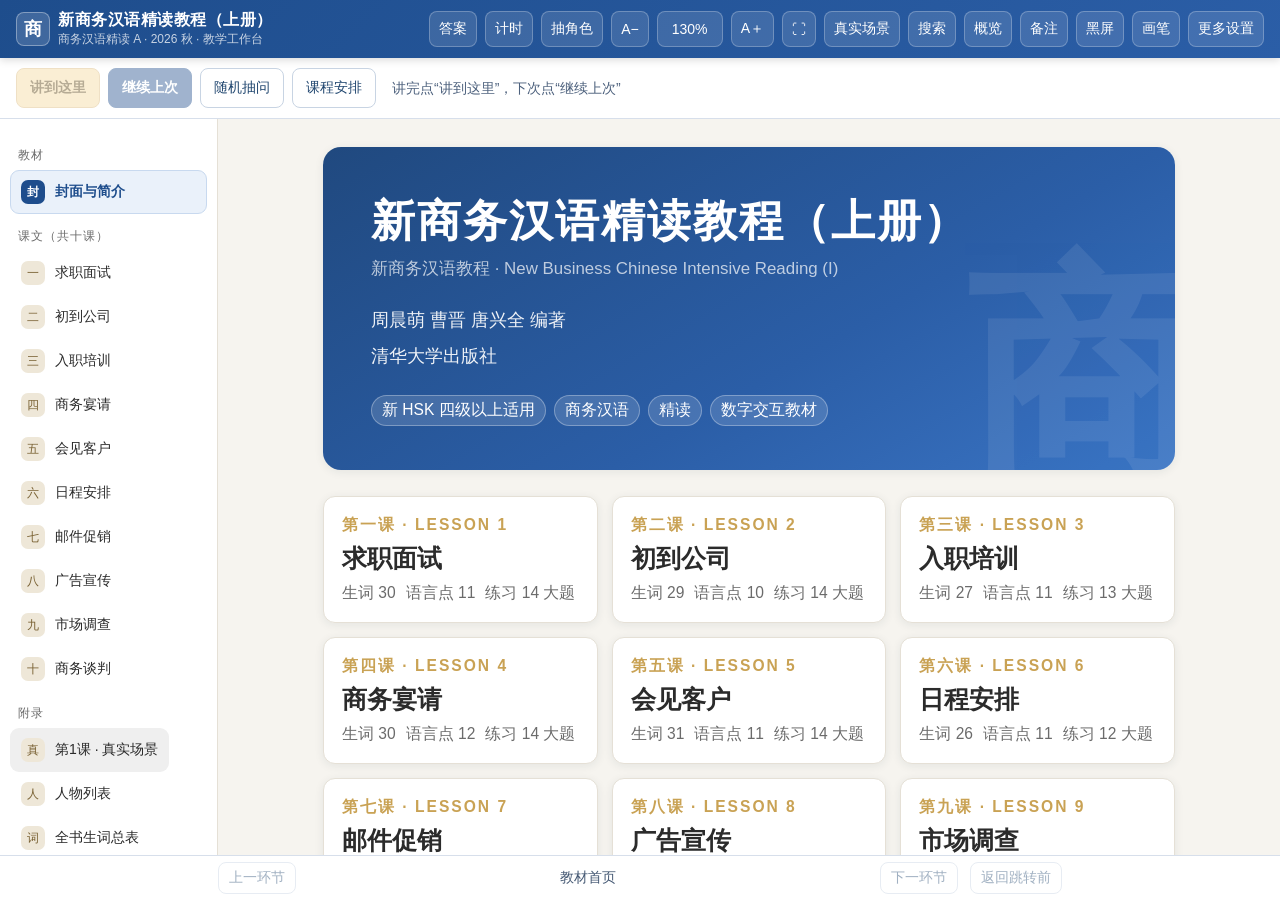
==== index.html @ c20a8bd6 "发布商务汉语精读 A 教学工作台（公开版，学生编号）" ====
<!DOCTYPE html>
<html lang="zh-CN">
<head>
<meta charset="UTF-8">
<meta name="viewport" content="width=device-width, initial-scale=1.0">
<title>商务汉语精读 A · 教学工作台</title>
<style>
:root {
  --primary: #1e4d8c;
  --primary-2: #2b5ea7;
  --accent: #c9a254;
  --bg: #f6f4ef;
  --paper: #ffffff;
  --ink: #2b2b2b;
  --ink-2: #6b6b6b;
  --line: #e5e0d6;
  --ok: #1a8f4d;
  --bad: #d03a2c;
  --radius: 12px;
  --shadow: 0 2px 10px rgba(30, 45, 70, .08);
}
* { box-sizing: border-box; }
html, body { margin: 0; padding: 0; }
body {
  font-family: "PingFang SC", "Hiragino Sans GB", "Microsoft YaHei", sans-serif;
  background: var(--bg);
  color: var(--ink);
  height: 100vh;
  overflow: hidden;
}
.serif { font-family: "Songti SC", "STSong", "Noto Serif SC", "SimSun", serif; }

/* ===== Header ===== */
header {
  height: 56px;
  background: linear-gradient(135deg, #1e4d8c 0%, #2b5ea7 100%);
  color: #fff;
  display: flex; align-items: center; gap: 14px;
  padding: 0 18px;
  box-shadow: 0 2px 8px rgba(0,0,0,.15);
  position: relative; z-index: 30;
}
header .logo {
  width: 34px; height: 34px; border-radius: 8px;
  background: rgba(255,255,255,.15);
  display: flex; align-items: center; justify-content: center;
  font-size: 18px; font-weight: 700;
  border: 1px solid rgba(255,255,255,.35);
}
header .htitle { font-size: 16px; font-weight: 600; letter-spacing: .5px; white-space: nowrap; }
header .hsub { font-size: 11px; opacity: .75; white-space: nowrap; }
header .spacer { flex: 1; }
.tbtn {
  background: rgba(255,255,255,.12);
  border: 1px solid rgba(255,255,255,.25);
  color: #fff; border-radius: 8px;
  padding: 6px 10px; font-size: 13px; cursor: pointer;
  white-space: nowrap;
}
.tbtn:hover { background: rgba(255,255,255,.25); }
.tbtn.on { background: var(--accent); border-color: var(--accent); color: #3a2c07; font-weight: 600; }

/* ===== Layout ===== */
#app { display: flex; height: calc(100vh - 56px); }
aside {
  width: 240px; flex: none;
  background: var(--paper);
  border-right: 1px solid var(--line);
  overflow-y: auto;
  padding: 14px 10px 30px;
}
main { flex: 1; overflow-y: auto; padding: 0 0 80px; scroll-behavior: smooth; }

.nav-group { font-size: 12px; color: var(--ink-2); margin: 14px 8px 6px; letter-spacing: 1px; }
.nav-item {
  display: flex; align-items: center; gap: 10px;
  padding: 9px 10px; border-radius: 9px; cursor: pointer;
  font-size: 14px; color: var(--ink);
  border: 1px solid transparent;
}
.nav-item:hover { background: #f0ede5; }
.nav-item.active { background: #eaf1fa; border-color: #c8d9ef; color: var(--primary); font-weight: 600; }
.nav-item .num {
  width: 24px; height: 24px; flex: none;
  border-radius: 7px; background: #eee7d8; color: #7a6234;
  font-size: 12px; display: flex; align-items: center; justify-content: center;
}
.nav-item.active .num { background: var(--primary); color: #fff; }

/* ===== Home ===== */
.cover {
  margin: 28px auto 0; max-width: 900px; padding: 0 24px;
}
.cover-card {
  background: linear-gradient(150deg, #20497f 0%, #2b5ea7 60%, #3a74c4 100%);
  border-radius: 18px; color: #fff; padding: 44px 48px;
  box-shadow: var(--shadow);
  position: relative; overflow: hidden;
}
.cover-card::after {
  content: "商"; position: absolute; right: -30px; bottom: -70px;
  font-size: 240px; font-family: "Songti SC", serif; opacity: .08; font-weight: 700;
}
.cover-card h1 { margin: 0 0 6px; font-size: 34px; font-family: "Songti SC", serif; letter-spacing: 2px; }
.cover-card .en { opacity: .7; font-size: 13px; margin-bottom: 22px; }
.cover-card .meta { font-size: 14px; line-height: 2; opacity: .92; }
.cover-card .tags { margin-top: 20px; display: flex; gap: 8px; flex-wrap: wrap; }
.cover-card .tag {
  font-size: 12px; background: rgba(255,255,255,.14); border: 1px solid rgba(255,255,255,.3);
  padding: 4px 10px; border-radius: 20px;
}
.lesson-grid {
  max-width: 900px; margin: 26px auto; padding: 0 24px;
  display: grid; grid-template-columns: repeat(auto-fill, minmax(250px, 1fr)); gap: 14px;
}
.lcard {
  background: var(--paper); border: 1px solid var(--line); border-radius: var(--radius);
  padding: 18px; cursor: pointer; box-shadow: var(--shadow);
  transition: transform .15s, box-shadow .15s;
}
.lcard:hover { transform: translateY(-3px); box-shadow: 0 8px 20px rgba(30,45,70,.13); }
.lcard .lnum { font-size: 12px; color: var(--accent); font-weight: 700; letter-spacing: 2px; }
.lcard .ltitle { font-size: 19px; font-weight: 700; margin: 6px 0 8px; font-family: "Songti SC", serif; }
.lcard .lmeta { font-size: 12px; color: var(--ink-2); display: flex; gap: 10px; flex-wrap: wrap; }

/* ===== Lesson view ===== */
.subnav {
  position: sticky; top: 0; z-index: 20;
  background: rgba(246,244,239,.96); backdrop-filter: blur(4px);
  border-bottom: 1px solid var(--line);
  padding: 10px 26px;
  display: flex; gap: 6px; flex-wrap: wrap;
}
.subnav .chip {
  font-size: 13px; padding: 5px 12px; border-radius: 16px; cursor: pointer;
  border: 1px solid var(--line); background: var(--paper); color: var(--ink-2);
}
.subnav .chip:hover { border-color: var(--primary-2); color: var(--primary); }
.subnav .chip.active { background: var(--primary); border-color: var(--primary); color: #fff; font-weight: 600; }
.subnav .chip .part { font-size: 10px; opacity: .7; margin-right: 2px; }

.lesson-head { max-width: 900px; margin: 30px auto 0; padding: 0 26px; }
.lesson-head .kicker { color: var(--accent); font-weight: 700; letter-spacing: 3px; font-size: 13px; }
.lesson-head h2 { font-size: 32px; margin: 6px 0 4px; font-family: "Songti SC", serif; }
.lesson-head .en { color: var(--ink-2); font-size: 13px; }

.section { max-width: 900px; margin: 26px auto; padding: 0 26px; }
.sec-title {
  display: flex; align-items: center; gap: 10px;
  font-size: 18px; font-weight: 700; margin-bottom: 14px;
}
.sec-title::before { content: ""; width: 5px; height: 20px; border-radius: 3px; background: var(--accent); }
.sec-title .part-tag {
  font-size: 11px; font-weight: 600; color: var(--primary);
  background: #e7effa; padding: 3px 9px; border-radius: 12px;
}

.card {
  background: var(--paper); border: 1px solid var(--line);
  border-radius: var(--radius); padding: 20px 22px;
  box-shadow: var(--shadow); margin-bottom: 14px;
}

/* 导读 */
.qcard { display: flex; gap: 14px; align-items: flex-start; }
.qcard .qnum {
  width: 30px; height: 30px; flex: none; border-radius: 50%;
  background: #fdf3e0; color: #8a6a1f; border: 1px solid #ecd9a8;
  display: flex; align-items: center; justify-content: center; font-weight: 700;
}
.qcard .qtext { font-size: 16.5px; line-height: 1.8; padding-top: 2px; }
.qcard .qhint { font-size: 12px; color: var(--ink-2); margin-top: 6px; }

/* 核心句 */
.key-s {
  font-size: 19px; line-height: 1.9; font-family: "Songti SC", serif;
  display: flex; gap: 12px;
}
.key-s .knum { color: var(--accent); font-weight: 700; flex: none; }

/* 对话 */
.dlg-intro {
  background: #eef3fa; border-left: 4px solid var(--primary-2);
  padding: 12px 16px; border-radius: 0 10px 10px 0;
  font-size: 14.5px; line-height: 1.9; margin-bottom: 16px; color: #33455e;
}
.rolebar { display: flex; gap: 8px; flex-wrap: wrap; align-items: center; margin-bottom: 14px; font-size: 13px; color: var(--ink-2); }
.rolechip {
  padding: 5px 12px; border-radius: 16px; font-size: 13px; cursor: pointer;
  border: 1.5px solid; background: #fff; font-weight: 600;
}
.rolechip.masked { opacity: .45; border-style: dashed; }
.bubble-row { display: flex; gap: 12px; margin-bottom: 12px; align-items: flex-start; }
.avatar {
  width: 38px; height: 38px; flex: none; border-radius: 50%;
  color: #fff; font-weight: 700; font-size: 14px;
  display: flex; align-items: center; justify-content: center;
  box-shadow: 0 2px 5px rgba(0,0,0,.12);
}
.bubble { max-width: 82%; }
.bubble .who { font-size: 12px; color: var(--ink-2); margin: 0 2px 4px; }
.bubble .text {
  background: var(--paper); border: 1px solid var(--line);
  border-radius: 4px 14px 14px 14px; padding: 11px 15px;
  font-size: 16px; line-height: 1.85; box-shadow: var(--shadow);
}
.bubble .text.masked { filter: blur(7px); cursor: pointer; user-select: none; }
.scene-line { text-align: center; color: var(--ink-2); font-size: 14px; margin: 14px 0; }
.scene-line span { background: #efe9db; padding: 4px 16px; border-radius: 14px; }

/* 生词卡 */
.vgrid { display: grid; grid-template-columns: repeat(auto-fill, minmax(240px, 1fr)); gap: 12px; }
.vcard { perspective: 900px; height: 132px; cursor: pointer; }
.vcard-inner {
  position: relative; width: 100%; height: 100%;
  transition: transform .45s; transform-style: preserve-3d;
}
.vcard.flipped .vcard-inner { transform: rotateY(180deg); }
.vface {
  position: absolute; inset: 0; backface-visibility: hidden;
  border-radius: var(--radius); border: 1px solid var(--line);
  background: var(--paper); box-shadow: var(--shadow);
  padding: 14px 16px; display: flex; flex-direction: column; justify-content: center;
}
.vface.front .vword { font-size: 26px; font-weight: 700; font-family: "Songti SC", serif; }
.vface.front .vpos { margin-top: 8px; font-size: 12px; color: var(--accent); font-weight: 600; }
.vface.front .vflip { position: absolute; right: 12px; bottom: 10px; font-size: 11px; color: #b7ad99; }
.vface.back { transform: rotateY(180deg); background: #fbf7ee; }
.vface.back .vpinyin { font-size: 15px; color: var(--primary); font-weight: 600; margin-bottom: 6px; }
.vface.back .vdef { font-size: 12.5px; line-height: 1.65; color: #4a4437; overflow: hidden; display: -webkit-box; -webkit-line-clamp: 4; -webkit-box-orient: vertical; }
.vtools { margin-bottom: 14px; display: flex; gap: 8px; align-items: center; font-size: 13px; color: var(--ink-2); }
.mini-btn {
  font-size: 12.5px; padding: 5px 12px; border-radius: 14px; cursor: pointer;
  border: 1px solid var(--line); background: var(--paper); color: var(--ink);
}
.mini-btn:hover { border-color: var(--primary-2); color: var(--primary); }

/* 语言点 */
.lp { padding: 0; overflow: hidden; }
.lp-head {
  width: 100%; text-align: left; background: none; border: none; cursor: pointer;
  padding: 16px 20px; display: flex; gap: 12px; align-items: baseline;
  font-size: 15.5px;
}
.lp-head .lpnum {
  flex: none; width: 26px; height: 26px; border-radius: 8px;
  background: var(--primary); color: #fff; font-size: 13px; font-weight: 700;
  display: flex; align-items: center; justify-content: center;
}
.lp-head .lps { font-family: "Songti SC", serif; font-weight: 600; line-height: 1.7; flex: 1; }
.lp-head .arrow { color: #b7ad99; transition: transform .2s; font-size: 12px; }
.lp.open .lp-head .arrow { transform: rotate(90deg); }
.lp-body { display: none; padding: 0 22px 18px 58px; }
.lp.open .lp-body { display: block; }
.lp-body .exp { font-size: 14.5px; line-height: 1.9; color: #3d3d3d; margin: 0 0 8px; }
.lp-body .ex-list { background: #f6f8fc; border-radius: 10px; padding: 10px 16px; margin: 10px 0; }
.lp-body .ex-list .ex { font-size: 14.5px; line-height: 2; color: #2c3e58; }
.lp-body .ex-list .ex::before { content: "例 "; color: var(--accent); font-size: 11px; font-weight: 700; margin-right: 6px; }
.lp-body .extra { background: #fbf5e7; border: 1px dashed #ddc589; border-radius: 10px; padding: 12px 16px; font-size: 13.5px; line-height: 1.9; white-space: pre-wrap; color: #5d4d25; }

/* 课文 */
.kewen-card { padding: 34px 42px; }
.kewen-card h3 { text-align: center; font-family: "Songti SC", serif; font-size: 24px; margin: 0 0 22px; }
.kewen-card p { font-family: "Songti SC", serif; font-size: 16.5px; line-height: 2.15; text-indent: 2em; margin: 0 0 12px; text-align: justify; }

/* 练习 */
.ex-block { margin-bottom: 18px; }
.ex-head {
  display: flex; align-items: center; gap: 10px; flex-wrap: wrap;
  margin-bottom: 12px;
}
.ex-title { font-size: 16px; font-weight: 700; }
.ex-type { font-size: 11px; padding: 3px 9px; border-radius: 11px; background: #efe9db; color: #7a6234; font-weight: 600; }
.ex-score { font-size: 12.5px; color: var(--ink-2); margin-left: auto; }
.ex-intro { font-size: 13.5px; color: var(--ink-2); margin: -4px 0 12px; line-height: 1.7; }
.ex-item { padding: 12px 0; border-top: 1px dashed var(--line); }
.ex-item:first-of-type { border-top: none; }
.ex-q { font-size: 15.5px; line-height: 1.9; }
.ex-q .qn { color: var(--accent); font-weight: 700; margin-right: 6px; }

.judge-btns { display: inline-flex; gap: 8px; margin-left: 12px; vertical-align: middle; }
.jbtn {
  width: 34px; height: 30px; border-radius: 8px; cursor: pointer;
  border: 1.5px solid var(--line); background: #fff; font-size: 15px; font-weight: 700;
}
.jbtn:hover { border-color: var(--primary-2); }
.jbtn.sel-ok { background: var(--ok); border-color: var(--ok); color: #fff; }
.jbtn.sel-bad { background: var(--bad); border-color: var(--bad); color: #fff; }
.fb { font-size: 13px; margin-left: 10px; font-weight: 600; }
.fb.ok { color: var(--ok); }
.fb.bad { color: var(--bad); }

.opt-btn {
  display: inline-block; margin: 4px 8px 4px 0; padding: 7px 14px;
  border: 1.5px solid var(--line); border-radius: 9px; background: #fff;
  font-size: 14.5px; cursor: pointer;
}
.opt-btn:hover { border-color: var(--primary-2); }
.opt-btn.sel-ok { background: var(--ok); border-color: var(--ok); color: #fff; }
.opt-btn.sel-bad { background: var(--bad); border-color: var(--bad); color: #fff; }

.blank-sel {
  font-size: 15px; padding: 4px 8px; margin: 0 4px; min-width: 96px;
  border: 1.5px solid var(--primary-2); border-radius: 8px; color: var(--primary);
  background: #f4f8fe; cursor: pointer;
}
.blank-sel.ok { border-color: var(--ok); color: var(--ok); background: #eef9f1; }
.blank-sel.bad { border-color: var(--bad); color: var(--bad); background: #fdf0ee; }
.bank { display: flex; flex-wrap: wrap; gap: 8px; margin-bottom: 12px; background: #f6f8fc; padding: 10px 14px; border-radius: 10px; }
.bank .bw { font-size: 14.5px; background: #fff; border: 1px solid #d5e0f0; color: var(--primary); border-radius: 8px; padding: 4px 12px; font-weight: 600; }

.match-wrap { display: grid; grid-template-columns: 1fr 1fr; gap: 10px 60px; }
.mcol { display: flex; flex-direction: column; gap: 8px; }
.mitem {
  padding: 9px 14px; border-radius: 9px; border: 1.5px solid var(--line);
  background: #fff; font-size: 15px; cursor: pointer; text-align: center;
  transition: all .15s;
}
.mitem:hover { border-color: var(--primary-2); }
.mitem.picked { border-color: var(--accent); background: #fdf6e6; font-weight: 700; }
.mitem.done { border-color: var(--ok); background: #eef9f1; color: var(--ok); cursor: default; }
.mitem.wrong { border-color: var(--bad); background: #fdf0ee; animation: shake .3s; }
@keyframes shake { 25% {transform: translateX(-4px);} 75% {transform: translateX(4px);} }

.ans-tag {
  display: none; font-size: 12.5px; color: #8a6a1f; background: #fdf3e0;
  border: 1px solid #ecd9a8; border-radius: 8px; padding: 3px 10px; margin-left: 10px;
  vertical-align: middle;
}
body.show-answers .ans-tag { display: inline-block; }
body.show-answers .ans-line { display: block; }
.ans-line { display: none; font-size: 13px; color: #8a6a1f; margin-top: 6px; }

/* 开放题参考答案：默认隐藏，点击后展开（2026-10-28 补充） */
.ref-wrap { margin: 2px 0 12px 26px; }
.ref-btn {
  font: inherit; font-size: 13px; color: #8a6a1f; background: #fdf3e0;
  border: 1px solid #ecd9a8; border-radius: 999px; padding: 3px 12px; cursor: pointer;
  transition: background .2s, color .2s;
}
.ref-btn:hover, .ref-btn:focus-visible { background: #f8e6bf; }
.ref-btn[aria-expanded="true"] { background: #8a6a1f; border-color: #8a6a1f; color: #fff; }
.ref-btn .ref-arrow { display: inline-block; margin-left: 4px; transition: transform .3s; }
.ref-btn[aria-expanded="true"] .ref-arrow { transform: rotate(180deg); }
.ref-ans {
  display: grid; grid-template-rows: 0fr; opacity: 0; transform: translateY(-6px);
  transition: grid-template-rows .4s ease, opacity .35s ease, transform .35s ease, margin-top .4s ease;
  margin-top: 0; visibility: hidden;
}
.ref-ans > .ref-inner { overflow: hidden; min-height: 0; }
.ref-ans.open, body.show-answers .ref-ans {
  grid-template-rows: 1fr; opacity: 1; transform: none; margin-top: 8px; visibility: visible;
}
.ref-card {
  border-left: 4px solid #d9a93c; background: #fffaf0; border-radius: 0 10px 10px 0;
  padding: 8px 14px; color: #5c4513; font-size: 14.5px; line-height: 1.9; white-space: pre-wrap;
}
.ref-card .ref-label {
  display: inline-block; font-size: 12px; font-weight: 700; color: #fff; background: #c08a1e;
  border-radius: 6px; padding: 1px 8px; margin-right: 8px; letter-spacing: 1px; white-space: normal;
}
.ref-card .ref-note { font-size: 12px; color: #a08040; white-space: normal; }
body.show-answers .ref-btn, body.show-answers .ref-all { display: none; }
.ref-all { margin-left: auto; }
@media (prefers-reduced-motion: reduce) {
  .ref-ans, .ref-btn, .ref-btn .ref-arrow { transition: none; }
}
@media print { .ref-btn, .ref-all { display: none !important; } }
#main .ref-card { font-size: calc(14.5px * var(--reading-scale, 1)); overflow-wrap: anywhere; }
#main .ref-card .ref-label { font-size: calc(12px * var(--reading-scale, 1)); }
#main .ref-card .ref-note { font-size: calc(12px * var(--reading-scale, 1)); }
#main .ref-btn { font-size: calc(13px * var(--reading-scale, 1)); }

.open-item { display: flex; gap: 10px; }
.open-item .qn { color: var(--accent); font-weight: 700; flex: none; }
.open-item .qt { font-size: 15px; line-height: 1.9; white-space: pre-wrap; }

/* 教材表格（忠实原书版式） */
.book-table { width: 100%; border-collapse: collapse; margin: 14px 0; font-size: 14.5px; background: #fff; }
.book-table caption { font-weight: 700; font-size: 14px; padding: 8px 6px; color: #444; letter-spacing: .5px; }
.book-table th, .book-table td { border: 1.5px solid #9aa0a8; padding: 9px 13px; line-height: 1.8; vertical-align: middle; }
.book-table thead th { background: #f0ede4; text-align: center; letter-spacing: 1px; font-size: 14.5px; }
.book-table tbody th { background: #f7f5ef; font-weight: 600; white-space: nowrap; }

/* 夹纸板（招聘启事/空白模板） */
.clipbox {
  position: relative; margin: 26px 0 18px; padding: 24px 34px 26px;
  background: #fff; border: 2.5px solid #9aa0a8; border-radius: 12px;
}
.clip-tab {
  position: absolute; top: -13px; left: 50%; transform: translateX(-50%);
  width: 110px; height: 15px; background: #c6cad2;
  border-radius: 9px 9px 0 0; border: 2.5px solid #9aa0a8; border-bottom: none;
}
.clip-title { text-align: center; font-weight: 700; letter-spacing: 8px; font-size: 17px; margin-bottom: 14px; }
.clip-line { font-size: 14.5px; line-height: 2.15; }
.clip-blank { height: 37px; border-bottom: 1.5px solid #bcc1c9; }
.clip-blank:last-child { margin-bottom: 4px; }

/* 人物 */
.pgrid { display: grid; grid-template-columns: repeat(auto-fill, minmax(260px, 1fr)); gap: 14px; max-width: 900px; margin: 26px auto; padding: 0 24px; }
.pcard { display: flex; gap: 14px; align-items: center; }
.pcard .avatar { width: 46px; height: 46px; font-size: 17px; }
.pcard .pname { font-size: 17px; font-weight: 700; }
.pcard .prole { font-size: 12.5px; color: var(--ink-2); line-height: 1.6; margin-top: 3px; }

/* 总词表 */
.vtab { max-width: 980px; margin: 20px auto; padding: 0 24px; }
.vtab table { width: 100%; border-collapse: collapse; background: #fff; border-radius: 12px; overflow: hidden; box-shadow: var(--shadow); }
.vtab th { background: var(--primary); color: #fff; font-size: 13px; padding: 10px 12px; text-align: left; }
.vtab td { font-size: 14px; padding: 9px 12px; border-top: 1px solid var(--line); }
.vtab tr:hover td { background: #f6f8fc; }
.vtab .search {
  width: 100%; padding: 10px 16px; font-size: 15px; border: 1.5px solid var(--line);
  border-radius: 10px; margin-bottom: 14px; outline: none; background: #fff;
}
.vtab .search:focus { border-color: var(--primary-2); }

/* 浮层：计时器 & 抽人 */
.fab-panel {
  position: fixed; right: 20px; top: 66px; z-index: 50;
  background: #fff; border: 1px solid var(--line); border-radius: 14px;
  box-shadow: 0 10px 30px rgba(0,0,0,.18); padding: 18px 20px; width: 250px;
  display: none;
}
.fab-panel.show { display: block; }
.fab-panel h4 { margin: 0 0 12px; font-size: 14px; color: var(--ink-2); }
#timer-disp { font-size: 40px; font-weight: 700; text-align: center; font-variant-numeric: tabular-nums; color: var(--primary); margin: 6px 0 12px; }
#timer-disp.over { color: var(--bad); }
.trow { display: flex; gap: 8px; justify-content: center; }
.trow input { width: 64px; padding: 6px 8px; font-size: 14px; border: 1.5px solid var(--line); border-radius: 8px; text-align: center; }
#picker-disp { font-size: 34px; font-weight: 700; text-align: center; color: var(--accent); min-height: 52px; display: flex; align-items: center; justify-content: center; font-family: "Songti SC", serif; }
#picker-role { text-align: center; font-size: 12.5px; color: var(--ink-2); min-height: 20px; margin-bottom: 10px; }




::-webkit-scrollbar { width: 9px; height: 9px; }
::-webkit-scrollbar-thumb { background: #cfc8b8; border-radius: 5px; }
::-webkit-scrollbar-track { background: transparent; }

@media print {
  header, aside, .subnav, .vtools, .judge-btns { display: none !important; }
  body { overflow: visible; height: auto; }
  #app { display: block; height: auto; }
}

</style>
<link rel="stylesheet" href="assets/workbench.css">
<link rel="stylesheet" href="assets/reading-font.css">
<link rel="stylesheet" href="assets/real-life.css">
<link rel="stylesheet" href="assets/character-avatars.css">
<link rel="stylesheet" href="assets/whiteboard.css">
<link rel="icon" href="data:,">
</head>
<body class="fs-1">
<header>
  <button class="logo" id="wb-menu" aria-label="展开或收起课程目录" title="课程目录">商</button>
  <div>
    <div class="htitle">新商务汉语精读教程（上册）</div>
    <div class="hsub">商务汉语精读 A · 2026 秋 · 教学工作台</div>
  </div>
  <div class="spacer"></div>
  <button class="tbtn" id="btn-ans" title="显示/隐藏所有参考答案">答案</button>
  <button class="tbtn" id="btn-timer" title="课堂计时器">计时</button>
  <button class="tbtn" id="btn-picker" title="随机抽取人物角色">抽角色</button>
  <button class="tbtn" id="btn-fs-dec" title="减小字号">A−</button>
  <button class="tbtn" id="btn-fs-inc" title="增大字号">A＋</button>
  <button class="tbtn" id="btn-full" title="全屏">⛶</button>
</header>
<div id="app">
  <aside id="sidebar"></aside>
  <main id="main"></main>
</div>

<div class="fab-panel" id="panel-timer">
  <h4>课堂计时器</h4>
  <div id="timer-disp">00:00</div>
  <div class="trow">
    <input id="timer-min" type="number" min="1" max="120" value="5" title="分钟">
    <button class="mini-btn" id="timer-start">开始</button>
    <button class="mini-btn" id="timer-reset">重置</button>
  </div>
</div>

<div class="fab-panel" id="panel-picker">
  <h4>随机抽取角色（人物列表）</h4>
  <div id="picker-disp">？</div>
  <div id="picker-role"></div>
  <div class="trow"><button class="mini-btn" id="picker-go">开始抽取</button></div>
</div>

<script>
const BOOK_DATA = {"meta": {"book": "新商务汉语精读教程（上册）", "series": "新商务汉语教程 · New Business Chinese Intensive Reading (I)", "authors": "周晨萌 曹晋 唐兴全 编著", "publisher": "清华大学出版社", "characters": [{"name": "王中", "role": "新锐公司销售部新进职员"}, {"name": "高雷", "role": "新锐公司副总经理"}, {"name": "张强", "role": "新锐公司人力资源部经理"}, {"name": "吴云", "role": "新锐公司销售部经理"}, {"name": "陈新", "role": "新锐公司财务部经理"}, {"name": "赵伟", "role": "新锐公司人力资源部人事助理"}, {"name": "李丽", "role": "新锐公司销售部职员"}, {"name": "李一冰", "role": "天乐公司（新锐公司的合作公司之一）总经理"}, {"name": "张畅", "role": "佳培广告公司（新锐公司的合作公司之一）经理"}, {"name": "大卫", "role": "中天国际有限公司（新锐公司的合作公司之一）亚洲区副总经理"}, {"name": "彼得", "role": "中天国际有限公司（新锐公司的合作公司之一）亚洲区技术总监"}]}, "lessons": [{"id": 1, "title": "求职面试", "daodu": ["你参加过面试吗？在面试的时候，你应该怎么介绍自己？", "如果你是公司的人事经理，在面试过程中，你会问什么问题呢？", "你觉得面试的时候应该注意什么？"], "hexinjv": ["我毕业于对外经济贸易大学。", "工资不是最重要的，重要的是工作岗位适合自己。", "短则30分钟，长则几个小时。", "自我介绍，就如同商品广告。"], "duihua": {"intro": "王中去新锐公司应聘，新锐公司高副总经理和人力资源部张经理对小王进行了面试。", "lines": [{"speaker": "场景", "text": "（面试会场）"}, {"speaker": "张经理", "text": "你好！欢迎你来应聘。"}, {"speaker": "小王", "text": "您好！很高兴能有这次面试机会。这是我的求职简历。"}, {"speaker": "张经理", "text": "谢谢！请你做一个简单的自我介绍。"}, {"speaker": "小王", "text": "好的。我叫王中，今年 23 岁，毕业于对外经济贸易大学，专业是国际经济与贸易。"}, {"speaker": "高副总经理", "text": "你选择这份工作的动机是什么？"}, {"speaker": "小王", "text": "我在网上看到了贵公司的招聘启事，觉得贵公司提供的工作岗位与我的专业很对口，因此我很感兴趣，希望能在这儿发挥出自己的优势。"}, {"speaker": "张经理", "text": "你觉得你从事这份工作有什么优势？"}, {"speaker": "小王", "text": "我了解经济贸易方面的基本理论和方法，对国际经贸行业的现状比较熟悉，之前在其他类似公司有过比较多的实习经历，有一定的工作经验。最主要的是，我很喜欢从事这方面的工作。"}, {"speaker": "张经理", "text": "你的外语水平怎么样？"}, {"speaker": "小王", "text": "我用英语和国外客户沟通是没有问题的，口语、听力和写作能力都还不错。另外，我还学过一点儿德语。"}, {"speaker": "张经理", "text": "你有过这方面的工作经验吗？"}, {"speaker": "小王", "text": "我毕业后在一家小公司工作过三个月，有一定的实践经验。"}, {"speaker": "高副总经理", "text": "那为什么选择跳槽呢？"}, {"speaker": "小王", "text": "在这三个月内，我积累了一定的工作经验，但觉得原有的岗位不太适合自己，所以想在更高的平台上锻炼自己。"}, {"speaker": "高副总经理", "text": "你对工资有什么要求？对这份工作有什么期望和目标吗？"}, {"speaker": "小王", "text": "我刚参加工作，工资不是最重要的，重要的是工作岗位适合自己，自己能在工作中发挥自己的能力，得到提高，为公司的发展做出贡献。"}, {"speaker": "张经理", "text": "你还有什么问题想了解的吗？"}, {"speaker": "小王", "text": "没有了。"}, {"speaker": "高副总经理", "text": "好的。刚才看了你的简历，听了你的介绍，我们觉得你很适合这份工作。欢迎你加入我们公司！"}, {"speaker": "小王", "text": "是吗？那太好了！非常感谢贵公司能给我这次工作机会！"}]}, "lijie": [{"type": "judge", "title": "一、判断对错", "items": [{"text": "小王毕业于对外经济贸易大学，专业是国际金融。", "answer": false}, {"text": "因为新锐公司工资很高，所以小王选择去新锐公司工作。", "answer": false}, {"text": "小王的外语能力比较好，他精通英语和法语。", "answer": false}, {"text": "小王是一个不负责任的员工，经常性地跳槽。", "answer": false}, {"text": "小王在很多个公司实习或工作过，积累了很多经验。", "answer": true}]}, {"type": "open", "title": "二、回答问题", "items": ["小王是怎么想到去新锐公司应聘的？", "面试小王的考官都有谁？", "小王认为自己从事这份工作有哪些优势？", "小王对工资有什么要求？", "下列问题中，哪一个没有在面试过程中出现？\nA．选择工作的动机　B．工作经验　C．教育背景\nD．工资　E．恋爱经历　F．外语水平"]}], "duihua_shengci": [{"word": "应聘", "pos": "动词", "def": "接受聘请，常指去公司等寻找工作机会", "pinyin": "yìng pìn"}, {"word": "人力资源部", "pos": "名词", "def": "公司的人事部门 (Human Resource, HR)", "pinyin": "rén lì zī yuán bù"}, {"word": "面试", "pos": "动词、名词", "def": "当面考查、测试", "pinyin": "miàn shì"}, {"word": "简历", "pos": "名词", "def": "对个人学习、经历、特长、爱好及其他有关情况所作的简单的介绍", "pinyin": "jiǎn lì"}, {"word": "动机", "pos": "名词", "def": "推动人从事某种活动的念头", "pinyin": "dòng jī"}, {"word": "招聘", "pos": "动词", "def": "用公告的方式招员工", "pinyin": "zhāo pìn"}, {"word": "启事", "pos": "名词", "def": "一种应用文，公开贴在墙上、登在报刊上陈述一件事", "pinyin": "qǐ shì"}, {"word": "发挥", "pos": "动词", "def": "把内在的性质或能力表现出来", "pinyin": "fā huī"}, {"word": "优势", "pos": "名词", "def": "超过同类事物中其他情况的形势。反义词为“劣势”", "pinyin": "yōu shì"}, {"word": "沟通", "pos": "动词、名词", "def": "人与人之间、人与群体之间思想与感情的传递和返回的过程，目的是使思想达成一致和感情的通畅", "pinyin": "gōu tōng"}, {"word": "跳槽", "pos": "动词", "def": "离开原来的工作，另外寻找工作", "pinyin": "tiào cáo"}, {"word": "积累", "pos": "动词", "def": "逐渐聚集", "pinyin": "jī lěi"}, {"word": "锻炼", "pos": "动词", "def": "通过生产劳动、社会斗争和工作实践，使觉悟、工作能力等提高", "pinyin": "duàn liàn"}, {"word": "期望", "pos": "动词、名词", "def": "对人或事物的未来有所等待，希望", "pinyin": "qī wàng"}, {"word": "贡献", "pos": "动词、名词", "def": "对国家或人民做的有益的事", "pinyin": "gòng xiàn"}], "duihua_yuyandian": [{"num": "1", "sentence": "毕业于对外经济贸易大学。", "explanation": ["动词＋于＋宾语：动词后的“于”与“在”“跟”“从”的意思相同，其后可以是处所或时间词语，也可以是其他有关的内容。“于”多用在书面语中。", "形容词＋于＋宾语：这里的“于”跟“比”“对”相当，其后的词语也多是“比”和“对”的对象。这时的“于”既可用在口语中，也可用在书面语中。", "很多时候，“于”用在一个形容词的后面，表示“在……方面很……”，而这样的结构往往已经固化为一个词语。比如“善于”“敢于”“勇于”等。"], "examples": ["这个公司成立于 30 年前。（在）", "李小姐毕业于 1989 年。（在）", "老师的年龄相当于我的三倍。（跟、和）", "他毕业于北京大学。（从）", "我们班的学生多于他们班。（比）", "这样做有利于大家的健康。（对）", "他善于和人沟通，所以有很多朋友。", "我不是一个安于现状的人，总是想着改变。", "真正的勇士总是敢于直面困难，决不后退。"], "extra": ""}, {"num": "2", "sentence": "觉得贵公司提供的工作岗位与我的专业很对口。", "explanation": ["“对口”，形容词，互相联系的两方在工作内容和性质上相一致。常见的搭配有：专业对口、对口公司。"], "examples": ["你想专业对口，发挥专长，这是很自然的事情。", "他们公司正好是我们公司的对口公司。", "中国东部地区要进一步搞好对西部地区的对口支持和技术合作。"], "extra": ""}, {"num": "3", "sentence": "之前在其他类似公司有过比较多的实习经历。", "explanation": ["“实习”，动词，意思是把学到的理论知识拿到实际工作中去应用和检验，以锻炼工作能力。"], "examples": ["每个大学生都应该去一些公司进行社会实习。", "经理很认真地指导我的工作，好像我是一个来这儿实习的学生。", "我们公司今年会招聘一些实习生，你可以投简历来这儿实习。", "你的实习报告写完了吗？老师催我们交呢。"], "extra": "注意：实习—实践\n“实践”，动词，实际去做，实行。也可以用作名词，意思是指改造自然和社会的有意识的活动。\n员工可以用这 20% 的时间实践，可以进行大量的测试，不用担心犯错。\n这个伟大的梦想需要我们努力去探索和实践。\n这个理论在实践中行得通吗？\n理论和实践相结合才能更好地发挥作用。\n即学即用：用“实习／实践”填空\n(1) 小王读书的时候就很注重参加各类社会___活动，假期的时候也经常会去一些机构___，这让他在求职过程中很有优势。\n(2) 学生会开展了丰富多彩的社会___活动，同时还与各个跨国公司进行联系，为同学们提供了很多___岗位."}, {"num": "4", "sentence": "我毕业后在一家小公司工作过三个月，有一定的实践经验。", "explanation": ["“经验”，名词，从多次的工作或活动中得到的知识或技能。在现代汉语中，经验不可以用作动词。"], "examples": ["他是一个经验丰富的老师。", "对这件事的处理，他是有经验的。"], "extra": "注意：经验—经历\n“经历”，动词，亲身遇到过、体验过。也可以用作名词，意思是亲身见过、做过或遭遇过的事。\n几年前他曾经经历过一次车祸。\n我在北京的留学经历使我在求职时很有优势。\n即学即用：用“经验／经历”填空\n(1) 他是一位___丰富的警察，在十年的时间里___了很多大的案件。\n(2) 正因为他___了很多事情，才积累了丰富的实践___。"}, {"num": "5", "sentence": "工资不是最重要的，重要的是工作岗位适合自己。", "explanation": ["“……不是最重要的，重要的是……”，以对比的方式，指出更重要的方面。", "这个句子还可以用“不是……而是……”的结构来表达：", "类似的表达还有："], "examples": ["选择什么不是最重要的，重要的是你怎么做。", "知识本身并不是最重要的，重要的是掌握知识的能力。", "选择什么工作不是最重要的，重要的是你怎么去做。", "最重要的不是工资，而是工作岗位适合自己。", "我最高兴的不是他这次考试的好成绩，而是他第一次在考试前进行了认真的准备。", "最让人生气的不是商品的质量，而是商场负责人对待这件事的态度。"], "extra": ""}], "duihua_lianxi": [{"type": "open", "title": "一、写出下列词语的反义词", "items": ["熟悉", "优势", "积累", "提高"]}, {"type": "open", "title": "二、在横线上填写可以搭配的词语", "items": ["贡献", "熟悉", "积累", "发挥", "招聘", "对口", "实践", "锻炼"]}, {"type": "fill", "title": "三、选词填空", "bank": ["动机", "贡献", "期望", "积累", "沟通", "发挥"], "items": [{"text": "经过十年的辛勤工作，他___了一定的资金，可以独立创业开公司了。", "answer": "积累"}, {"text": "中国的父母都___自己的孩子能成为一个优秀的成功者。", "answer": "期望"}, {"text": "这个孩子是个很认真的学生，他没有任何___去抄别人的试卷啊。", "answer": "动机"}, {"text": "很多时候，矛盾的产生都源于缺乏___，只要大家互相解释清楚了，就不会有这么多误会。", "answer": "沟通"}, {"text": "你们公司的平台太小了，使得小王无法___他的才能，真的是大材小用了。", "answer": "发挥"}, {"text": "他是我们公司的老员工，为公司的发展做出了很大___。", "answer": "贡献"}]}, {"type": "open", "title": "四、仿照例句完成句子", "items": ["1．我是来参加今天下午的面试的。\n___是来___的。\n___是___的。", "2．工资不是最重要的，重要的是工作岗位适合自己。\n___不是最重要的，重要的是___。\n___不是最重要的，重要的是___。", "3．他毕业于对外经济贸易大学。\n___于___。\n___于___。", "4．这份工作最重要的不是工资，而是工作岗位适合自己。\n最___不是___，而是___。\n最___不是___，而是___。"]}, {"type": "open", "title": "五、看谁答得好", "items": ["求职过程中求职者经常会被问到什么问题？我们应该怎么回答比较好？和朋友们一起练习一下吧。", "提问：你可以做一个自我介绍吗？　回答：___", "提问：___　回答：___", "提问：___　回答：___", "提问：___　回答：___"]}, {"type": "open", "title": "六、看谁演得好", "items": ["场景：求职面试会场\n人物1：求职者　任务：参加求职面试。\n人物2：人力资源部经理　任务：主要负责向求职者提问，并回答问题。\n人物3：人力资源部助理　任务：向求职者提问，并回答问题。\n角色扮演：和你身边的两位同学分别扮演上面的人物，模拟真实的场景，展开一段对话。"]}], "kewen": {"title": "面试方法", "paragraphs": ["求职面试好像相亲一样。企业希望在短则 30 分钟，长则几个小时的面试过程中，选出适合企业岗位工作要求的最佳人选，而应聘者也希望通过面试，展示自己，最终应聘成功。", "面试前，应聘者需要积极进行准备，仔细阅读招聘启事，明确招聘启事中对工作岗位的要求。然后，应聘者最好了解一下企业的基本现状，比如企业的规模和发展模式、主要产品或服务等，并对企业文化、经营理念进行一些了解。在此基础上，应聘者要为自己做一份内容全面并有针对性的个人简历，说明自己的基本情况以及对工作岗位的认识。此外，在正式参加面试前，求职者最好根据公司的特点选择一套得体的服装。", "面试当天，一定不要迟到，最好能提前 10 分钟到面试地点。到达目的地后求职者应耐心等候，许多公司会要求求职者填写一份应聘表格。面试时，经常会被问到一些常见问题，对这些问题要提前准备答案，这会使自己在面试的时候更从容。比如，一般面试官都会先请应聘者做一下自我介绍。而一段短短的自我介绍，其实是为进入更深入的面谈而设计的。一两分钟的自我介绍，就如同商品广告，在有限的时间内，针对客户的需要，将自己最美好的一面，毫无保留地表现出来，不但要给对方留下深刻的印象，还要立刻能引发购买欲。另外，面试中还会涉及工作经验、求职动机、薪资要求、处理突发问题的能力等。对这些常见问题进行充分的准备是面试成功的重要基础。", "面试时，良好的语言表达也很重要。首先，在发音上，要求发音清楚、声音自然；其次，在表达上，要尽量减少口头语；最后，在回答问题时要简练，不要过多谈论无关的事情。", "面试即将结束时，求职者不要在面试官面前表现出急着想离开的样子，也不要在当时就急切地问“请问我下次的面试时间是在何时”或是“您认为我怎么样”之类的问题。面试结束后的一段时间内一定要注意电话是否畅通，不要让自己错过时机。"]}, "kewen_shengci": [{"word": "展示", "pos": "动词", "def": "展现，显示，摆出来让人看。如“给你展示一下我的成果”", "pinyin": "zhǎn shì"}, {"word": "模式", "pos": "名词", "def": "某种事物的标准形式或者使人可以照着做的标准样式", "pinyin": "mó shì"}, {"word": "理念", "pos": "名词", "def": "看法、思想、思维活动的成果。如“人生理念、教学理念、办学理念、投资理念、管理理念”", "pinyin": "lǐ niàn"}, {"word": "得体", "pos": "形容词", "def": "言行恰到好处。比如“服装得体”“举止得体”", "pinyin": "dé tǐ"}, {"word": "从容", "pos": "形容词", "def": "指人镇定、时间充足", "pinyin": "cóng róng"}, {"word": "设计", "pos": "动词、名词", "def": "为做某项工作或进行某项工程而事先制定方案、计划、图样等；也可以指这些方案、计划、图样等", "pinyin": "shè jì"}, {"word": "如同", "pos": "动词", "def": "就好像。常见的结构“如同……一样”", "pinyin": "rú tóng"}, {"word": "保留", "pos": "动词", "def": "使继续存在。如“保留了下来”", "pinyin": "bǎo liú"}, {"word": "涉及", "pos": "动词", "def": "关联到，牵连到。指的是事物的关联状态", "pinyin": "shè jí"}, {"word": "薪资", "pos": "名词", "def": "工资，劳动报酬的钱", "pinyin": "xīn zī"}, {"word": "突发", "pos": "动词", "def": "突然发生，出人意料地发生。如“突发事件”", "pinyin": "tū fā"}, {"word": "充分", "pos": "形容词", "def": "足够", "pinyin": "chōng fèn"}, {"word": "简练", "pos": "形容词", "def": "简明精练。如“文笔简练、语言简练”", "pinyin": "jiǎn liàn"}, {"word": "急切", "pos": "形容词", "def": "紧急迫切", "pinyin": "jí qiè"}, {"word": "畅通", "pos": "形容词", "def": "无阻碍地通行或通过", "pinyin": "chàng tōng"}], "kewen_yuyandian": [{"num": "1", "sentence": "企业希望在短则 30 分钟，长则几个小时的面试过程中，选出适合企业岗位工作要求的最佳人选。", "explanation": ["“……则……，……则……”，“则”前加正反义形容词，表示可能的情况，类似于“……的话……，……的话……”。"], "examples": ["一些专家认为，短则三年，长则五年，存款上限放开的政策会很快开始实行。", "有的人认为，未来一段时间，房价肯定会下跌，短则数月，长则两三年。", "交通运输问题处理不好，轻则耽误人们的学习工作，重则可以使整个城市陷入混乱。", "噪声污染过大，轻则失眠睡不着，重则会导致一系列生理和心理疾病。"], "extra": ""}, {"num": "2", "sentence": "而应聘者也希望通过面试，展示自己，最终应聘成功。", "explanation": ["“而”，连词，可连接词、短语和分句，表示多种关系，比如并列关系、承接关系、转折关系、递进关系等。"], "examples": ["他是一个善良而大方的人。", "大家都在认真地上课，而他却在玩手机。", "我们公司更重视根据客观条件的限制而采取相应的行动。", "而一段短短的自我介绍，其实是为进入更深入的面谈而设计的。"], "extra": ""}, {"num": "3", "sentence": "应聘者要为自己做一份内容全面并有针对性的个人简历。", "explanation": ["“针对”，动词，对准某个目标或对象，可用于句首。", "另外，“针对”还可以指“专有所指”。"], "examples": ["我们要针对儿童的心理特点进行教育。", "针对这个问题，我们讨论过好几次。", "我这么说不是针对某个人，而是针对这种现象。", "这件事是针对我来的。"], "extra": "即学即用\n(1) ___市场需求，他们开发了多样化的产品。\n(2) 这些话都是___这个问题说的。"}, {"num": "4", "sentence": "其实是为进入更深入的面谈而设计的。", "explanation": ["“其实”，表示说明事情的真实情况。一般前后意思上往往有转折，说明上文所说的不是真实的，需要用下文更正。例如："], "examples": ["我们都以为小王出国了，其实他仍然在国内。", "他说他很熟悉北京，其实他和我一样，也不太熟悉。"], "extra": "即学即用：请用“其实”完成对话\n(1) A：山田总说自己的汉语水平不太高，也不了解北京。\nB：其实他___。\n(2) A：我今天才知道，王总原来喜欢吃中餐。\nB：你搞错了吧，估计他是不好意思，其实___。"}, {"num": "5", "sentence": "一两分钟的自我介绍，就如同商品广告。", "explanation": ["“就如同”，就好像，表示比喻。比喻句常见的结构是“（好）像……一样（似的）”，而“如”“如同”“犹如”是比喻句中比较文雅、书面的比喻词。", "“就”则表示强调。"], "examples": ["平静的湖面就如同一面大大的银镜。", "他急得就如同热锅上的蚂蚁。", "这就是我住的宾馆。", "他家就在电影院东边。", "大夫越不让我出院，我就越想出院。", "我就不相信我赶不上他。"], "extra": ""}, {"num": "6", "sentence": "针对客户的需要，将自己最美好的一面，毫无保留地表现出来。", "explanation": ["“毫无”，一点儿也没有。后面一般接名词，组成四字短语。"], "examples": ["你这样做是毫无道理的。", "他跟这件事毫无关系。", "他的病太重了，医生也毫无办法。"], "extra": "注意：毫无—毫不\n“毫不”，一点儿也不。后面一般接动词或形容词，组成四字短语。\n他批评别人的时候毫不留情。\n毫不夸张地说，他真是一个很没主见的人。\n他毫不犹豫地答应了我的要求。\n即学即用：用“毫无／毫不”填空\n(1) ___疑问，未成年人吸烟应该加以禁止。\n(2) 他成绩虽然已经很好了，但在学习上仍然___松懈。\n(3) 他一下子变得___主意了。\n(4) 我对这个问题至今___头绪。"}], "kewen_lianxi": [{"type": "match", "title": "一、词语连线", "items": [["表现", "从容"], ["衣着", "得体"], ["语言", "简练"], ["表情", "自然"], ["准备", "充分"], ["错过", "机会"], ["突发", "事件"], ["保留", "职位"], ["贴近", "生活"], ["处理", "问题"]]}, {"type": "fill", "title": "二、选词填空", "bank": ["展示", "模式", "常见", "得体", "从容", "涉及", "突发", "理念"], "items": [{"text": "虽然形势很紧张，但他表现得非常___。", "answer": "从容"}, {"text": "他详细介绍了旅游过程中的___问题。", "answer": "常见"}, {"text": "过去几十年，中国经济的发展___以经济的高速增长为主要目标。", "answer": "模式"}, {"text": "我们一定要抓紧训练，把最精彩的表演___给观众。", "answer": "展示"}, {"text": "这次研讨会的内容___生物医药、新能源等很多领域。", "answer": "涉及"}, {"text": "当我们在遇到一些___事件的时候，一定要镇定。", "answer": "突发"}, {"text": "在面试时，___的语言表达是成功的基础。", "answer": "得体"}, {"text": "这家企业有着先进的经营___。", "answer": "理念"}]}, {"type": "open", "title": "三、连词成句", "items": ["如同美丽人间西湖的仙境", "清楚发展我们应该职业未来自己的", "参加得体时宴会我们要服装选择的", "是认真基础好学习成绩是取得的", "他最佳适合这个人选岗位是的"]}, {"type": "open", "title": "四、用所给词语完成句子", "items": ["你有什么困难就告诉我们，___。（尽量）", "你现在感冒很严重，___。（最好）", "我们积极了解用户需求，认真为用户考虑，___。（而）", "___，这家企业推出了不少保健产品。（针对）", "大家都说我汉语说得好，___。（其实）"]}, {"type": "open", "title": "五、用所给词语改写句子", "items": ["1．毫无\n你这样做一点儿意义都没有。\n改写：___。\n关于这件事我们调查了半个月，一点儿收获也没有。\n改写：___。", "2．……则……，……则……\n我想他一定能取得成功的，可能在两三年后，也可能在六七年后。\n改写：___。\n这件事的后果很严重，可能会使销售额降低，也可能会使公司倒闭。\n改写：___。"]}, {"type": "open", "title": "六、任务练习", "items": ["看谁说得好\n根据王中的个人简历，向你的同学们介绍一下王中吧。", {"kind": "table", "rows": [["姓名", "王中", "性别", "男", {"t": "照片", "r": 3}], ["出生日期", "1993 年 4 月 2 日", "籍贯（jí guàn）", "中国北京"], ["联系电话", "× × × × × × × × ×", "E-mail", "× × × × @ × × × × .com"], ["教育经历", {"t": "2010 年 9 月—2014 年 7 月，对外经济贸易大学，经济学专业，本科", "c": 4}], [{"t": "工作经历", "r": 3}, {"t": "2011 年 1 月—2 月，三星公司中国有限公司，销售部，实习生", "c": 4}], [{"t": "2012 年 7 月—8 月，西门子公司中国有限公司，人力资源部，实习生", "c": 4}], [{"t": "2013 年 7 月—8 月，京东商城有限公司，售后服务部，实习生", "c": 4}], ["获奖经历", {"t": "2013 年度一等奖学金", "c": 4}], ["求职意向", {"t": "销售专员", "c": 4}], ["自我评价", {"t": "性格开朗，容易与人相处；专业扎实，有相关工作经验。", "c": 4}]]}, "看谁写得好\n某汽车公司正在招聘一名销售员，假如你现在是一名求职者，请参考下边的招聘启事写一份有针对性的个人简历。", {"kind": "clipbox", "title": "招 聘 启 事", "lines": ["职位：汽车 4S 店销售员", "要求：", "• 能力要求：本科及本科以上学历，熟练掌握一门以上外语，有一定的销售经验。", "• 性格要求：认真，善于学习，对新事物有热情。"]}, {"kind": "clipbox", "title": "求 职 简 历", "blank": 9}]}]}, {"id": 2, "title": "初到公司", "daodu": ["今天是你第一天到公司上班，你打算怎么跟同事打招呼？", "你觉得一个新员工在公司应该注意哪些问题？"], "hexinjv": ["看你说到哪儿去了。", "有什么需要帮忙的，你尽管说。", "总是担心犯错误而过于小心，以致无法完全展示自己真实的能力。", "不妨重新考虑自己的职业选择。"], "duihua": {"intro": "王中第一天上班，人力资源部人事助理赵伟给他办理了入职手续，销售部部门经理吴经理带他认识新同事，并领他参观了公司。", "lines": [{"speaker": "场景", "text": "（早上 8:00，王中准时来到公司，在人力资源部，赵伟接待了他。）"}, {"speaker": "小王", "text": "赵助理，你好！我是销售部新入职的王中，是来办理入职手续的。"}, {"speaker": "小赵", "text": "你的相关证件都带齐了吧？"}, {"speaker": "小王", "text": "身份证、毕业证书、录用证明这些都带了。另外，还有一张一寸免冠照片。"}, {"speaker": "小赵", "text": "好的。这里还有些材料，分别是试用期劳动合同和保密协议，都是一式两份，你签一下字。三个月试用期满后，表现合格才会签订转正后的劳动合同。"}, {"speaker": "小王", "text": "好的，我签好了。"}, {"speaker": "小赵", "text": "那这样入职手续就都办完了，我这里就没问题了，你可以到销售部报到了。"}, {"speaker": "小王", "text": "您的安排真周到，真的非常感谢您的帮助！"}, {"speaker": "小赵", "text": "看你说到哪儿去了，没什么，以后我们都是同事了。"}, {"speaker": "场景", "text": "（销售部）"}, {"speaker": "小王", "text": "吴经理，您好！我来报到。"}, {"speaker": "吴经理", "text": "你好！小王，欢迎你加入我们的团队！"}, {"speaker": "小王", "text": "我刚来公司，有什么不懂的地方，还请您多加指教。"}, {"speaker": "吴经理", "text": "别客气。来，和大家认识一下。这是李丽李组长，你以后就跟着她做吧。"}, {"speaker": "小王", "text": "李组长，您好！我是王中，能和您一起工作我感到非常高兴，请多多指教！"}, {"speaker": "小李", "text": "欢迎你，小王。我也算是你的前辈了，以后有什么需要帮忙的，你尽管说。"}, {"speaker": "小王", "text": "那我就不客气了！"}, {"speaker": "小李", "text": "走，我领你参观参观，顺便介绍一下公司，让你熟悉一下工作环境。"}, {"speaker": "小王", "text": "谢谢！我会尽快熟悉工作内容的。"}]}, "lijie": [{"type": "judge", "title": "一、判断对错", "items": [{"text": "小王上班第一天，人力资源部张经理帮他办理了入职手续。", "answer": false}, {"text": "小王上班第一天就与公司签订了正式的劳动合同。", "answer": false}, {"text": "新员工在三个月的试用期结束后都能转正。", "answer": false}, {"text": "李丽是小王的长辈。", "answer": false}, {"text": "吴经理带小王参观了公司，向他介绍了销售部的同事。", "answer": true}]}, {"type": "open", "title": "二、回答问题", "items": ["谁帮小王办理了入职手续？", "办理入职手续的时候，小王需要带哪些证件？", "入职第一天，小王签了哪些协议？", "小王要到哪个部门报到？", "小王被分到了谁的销售小组里？"]}], "duihua_shengci": [{"word": "助理", "pos": "名词", "def": "协助主要负责人办事的人员", "pinyin": "zhù lǐ"}, {"word": "手续", "pos": "名词", "def": "办事时需要经过的步骤", "pinyin": "shǒu xù"}, {"word": "接待", "pos": "动词", "def": "迎接、招待", "pinyin": "jiē dài"}, {"word": "证件", "pos": "名词", "def": "用来证明身份、经历等的证书和文件", "pinyin": "zhèng jiàn"}, {"word": "录用", "pos": "动词", "def": "考试或考察之后决定吸收、任用", "pinyin": "lù yòng"}, {"word": "免冠", "pos": "动词", "def": "不戴帽子", "pinyin": "miǎn guān"}, {"word": "试用期", "pos": "名词", "def": "指新员工在正式聘用以前，先试用一个时期，看是否合适", "pinyin": "shì yòng qī"}, {"word": "保密", "pos": "动词", "def": "保守机密，使不泄露出去", "pinyin": "bǎo mì"}, {"word": "签订", "pos": "动词", "def": "订立合同或协议等并签字", "pinyin": "qiān dìng"}, {"word": "转正", "pos": "动词", "def": "组织中的非正式成员成为正式成员", "pinyin": "zhuǎn zhèng"}, {"word": "周到", "pos": "形容词", "def": "（办事情、想问题）很全面，每个地方都考虑到", "pinyin": "zhōu dào"}, {"word": "指教", "pos": "动词", "def": "指点教导，多用作请人提批评意见的套语。如“请多加指教”“请多多指教”", "pinyin": "zhǐ jiào"}, {"word": "尽快", "pos": "副词", "def": "尽量加快", "pinyin": "jǐn kuài"}], "duihua_yuyandian": [{"num": "1", "sentence": "你的相关证件都带齐了吧？", "explanation": ["“证件”，证明身份、经历等的文件，它是一个所指范围较大的概念，如身份证、工作证、医疗证等。我们一般不说“身份证件”“工作证件”“医疗证件”。"], "examples": [], "extra": "注意：证件——证书——证明\n“证书”，有机关、学校、团体等发的证明资格或权利的文件，如毕业证书、学历证书、结婚证书等。证书，是“证件”的一种，侧重于“有效性”“合法性”。\n“证明”，可以用来表明或断定人或事真实性的材料。我们常说“证明信”“证明函（hán）”等。"}, {"num": "2", "sentence": "您的安排真周到。", "explanation": ["“周到”，形容词，各方面都照顾到。常见的搭配有“照顾周到”“想得周到”“安排周到”等。"], "examples": ["这次会议的安排非常周到，让大家感觉像到了家一样。", "他们为我们花费了不少的时间和精力，他们想得周到，做得自然。", "你第一次来我家做客，如果有什么不周到之处，可以尽管告诉我。"], "extra": "注意：周到—周全、周密\n“周全”“周密”，形容词，和“周到”是同义词，都有“没有疏忽、漏洞”之意。“周到”主要侧重于“各方面安排、照顾得很好”；“周全”侧重于“（东西）齐全、完备”之意，常见搭配是“想得周全”“准备得周全”；而“周密”侧重于“（思想）严密”，常见搭配是“思想周密”。\n做好周全的准备是这次旅行所必需的。\n你竟然想得这么周全，真不错。\n他的信仰更坚定，思想也更周密。\n这篇文章首尾周密，思路清晰。\n即学即用：用“周到”“周全”“周密”填空\n(1) 在正式推出这款产品之前，我们应该把顾客的反应考虑得___些。\n(2) 为了签下这个合同，我们为各个前来公司参观的客户提供了___的服务。\n(3) 只有考虑得___，设计规划才会更科学可行。"}, {"num": "3", "sentence": "看你说到哪儿去了。", "explanation": ["“说到哪儿去了”，表示对对方的说法、观点或态度的不认同，一般会在前面或后面陈述自己的理由或看法。类似的“想到哪儿去了”。如："], "examples": ["看你说到哪儿去了，都是自家人嘛！", "我们是自由恋爱，您说到哪里去了！", "这个规定是排斥外来文化吗？说到哪里去了！", "这是想到哪儿去了，他决不会干出这种事的。"], "extra": ""}, {"num": "4", "sentence": "我也算是你的前辈了。", "explanation": ["“算是”，动词，可以认为是，后跟名词。", "“算是”还可以作副词，表示经过努力或很长时间，终于实现某种愿望或达到某种目的，也可以说成“总算是”“可算是”。", "“算是”作副词，还可以表示推测想避免的事情要出现。"], "examples": ["我在这里学习过半年，咱们算是校友了。", "北京绝对可以算是国际大都市了。", "他也算是我们学校的名人了。", "等了这么长时间，你总算是来了。", "忙碌了一个多月，这个工作今天可算是做完了。", "看样子，今天这场比赛算是输定了。", "雪下得这么大，今天开车回家算是不可能了。"], "extra": ""}, {"num": "5", "sentence": "有什么需要帮忙的，你尽管说。", "explanation": ["“尽管说”，是礼貌客气的表达方式。一般是说话人想要表达自己真诚的心意。", "另外还有其他搭配，“尽管”＋动词，如“尽管提”“尽管买”“尽管点”等。"], "examples": ["看看你想吃什么，尽管点。", "今天想买什么，尽管买，我来埋单。", "有什么要求，不要客气，尽管提出来。"], "extra": ""}], "duihua_lianxi": [{"type": "open", "title": "一、在横线上填写可以搭配的词语", "items": ["办理", "签订", "请教", "录用", "接待", "周到"]}, {"type": "open", "title": "二、仿照例子，写出三个结构类似的词语", "items": ["免冠", "周到", "证书"]}, {"type": "fill", "title": "三、选词填空", "bank": ["录用", "试用", "保密", "签订", "接待", "尽快"], "items": [{"text": "您请放心，我们公司一定会___处理你说的这个问题。", "answer": "尽快"}, {"text": "我们对口公司的经理明天会来参观，我们这些天一直在准备___的工作。", "answer": "接待"}, {"text": "经过三轮面试，我们公司今年一共___了十名名牌大学的毕业生。", "answer": "录用"}, {"text": "两家公司商谈了很久才终于在公平公正的基础上___了合作协议。", "answer": "签订"}, {"text": "我告诉你的这个消息在正式公布之前，还请你严加___。", "answer": "保密"}, {"text": "我___了很多不同品牌的产品之后，决定采购他们公司的产品。", "answer": "试用"}]}, {"type": "fill", "title": "四、词语辨析", "bank": ["指教", "请教", "录用", "录取"], "items": [{"text": "我今天有很多问题想向您___。", "answer": "请教"}, {"text": "我想给父母买一台电脑，不知道什么牌子好，请大家___。", "answer": "请教"}, {"text": "___一下，新锐公司还在招聘员工吗？", "answer": "请教"}, {"text": "这是我以前做的项目书，还要请您多___。", "answer": "指教"}, {"text": "这家企业经过招聘面试，最终___了他。", "answer": "录用"}, {"text": "高中毕业后，他被中山大学文学院___了。", "answer": "录取"}, {"text": "公司业务越来越多，今年需要___新员工了。", "answer": "录用"}, {"text": "我们学校的___分数明显高于其他学校。", "answer": "录取"}]}, {"type": "open", "title": "五、仿照例句完成句子", "items": ["1．看你说到哪儿去了，没什么，以后我们都是同事了。\n看你说到哪儿去了，___。\n看你想到哪儿去了，___。", "2．有什么需要帮忙的，您尽管说。\n___，您尽管说。\n___，您尽管___。", "3．经过大家的讨论，这个问题算是搞清楚了。\n___算是___。\n___算是___。"]}, {"type": "open", "title": "六、看谁演得好", "items": ["场景：某公司人力资源部\n人物1：要办理入职手续的新员工　任务：办理入职手续。\n人物2：人力资源部经理　任务：接待新员工。\n人物3：人力资源部人事助理　任务：帮助新员工办理入职手续。\n角色扮演：和你周围的两名同学分别扮演上面三个人物，模拟真实场景展开对话。"]}], "kewen": {"title": "初入职场", "paragraphs": ["资料表明，新员工有 50%~60% 在前六个月离职，而这一情况还在不断恶化。究其原因，大部分是因为这些大学毕业生的心态并没有调整过来。那么大学毕业生应该如何更快地适应工作岗位呢？专家提醒，优秀学生不等于合格员工，做好自我心理调节是大学毕业生在职场取胜的关键。同时，企业把握好新员工的心态变化，也是留住人才的重要方法。", "走上工作岗位，意味着学生角色向职业角色转化的真正开始。大学生初入职场，非常希望得到肯定。但刚开始工作时，新员工往往会被安排做一些技术含量较低的工作；曾经是学校里的优等生，如今却只是一名普通员工；学的是热门专业，但却没有获得期望的薪资和机会。这些让许多优秀大学生都无法适应，我们经常会听到他们抱怨“做这些工作，我的才能什么时候才能发挥出来呢”“总是让我干些跑腿的活，感觉就像受罪”，等等，这就需要他们进行自我心理调节。", "作为职场新人，毕业生应当尽快地从以往的生活模式中摆脱出来，尽快熟悉并适应新的职场生活。对新入职场的大学生来说，最重要的不是一个月拿多少薪水，而是获得经验。岗位和薪资都不会是永远不变的，所以不要太在意自己一时的得失，真正的人才决不会被永远埋没。", "此外，新员工还应认识到一点，那就是在校期间学习到的东西是有限的，很多知识和能力需要在工作实践中去学习和提高。因此，在工作中，职场新人们应该虚心地向有经验的前辈学习，不断丰富自己的专业知识，提高专业技能。曾经有一位很有才华的毕业生进入到一家国有大型企业工作，但是他总认为自己才是最了不起的，听不进老员工的意见，而事实上，他只是学到了书本上的知识，却严重缺乏实践经验，最终他的态度给公司造成了巨大损失。", "当然，在虚心学习的同时，职场新人们也要学会运用自己的知识去努力解决问题，培养自己独立开展工作的能力，以便可以尽快独当一面。总是担心犯错误而过于小心，以致无法完全展示自己真实的能力，这是工作中最要不得的。", "而在逐渐熟悉工作之后，职场新人们有必要对目前的工作进行总结，分析自己对工作的适应情况，同时对自己的能力也要进行正确的评价。如果觉得这份工作确实不适合自己，不妨重新考虑自己的职业选择，对以后的事业进行规划。当前流行的“先就业后择业”的说法不无道理。"]}, "kewen_shengci": [{"word": "表明", "pos": "动词", "def": "表示清楚", "pinyin": "biǎo míng"}, {"word": "调整", "pos": "动词", "def": "改变原来的状态，使适应新的情况和要求", "pinyin": "tiáo zhěng"}, {"word": "岗位", "pos": "名词", "def": "职位", "pinyin": "gǎng wèi"}, {"word": "调节", "pos": "动词", "def": "从数量上或程度上调整，使适合要求", "pinyin": "tiáo jié"}, {"word": "意味着", "pos": "动词", "def": "代表；表示；标志着", "pinyin": "yì wèi zhe"}, {"word": "抱怨", "pos": "动词", "def": "心中怀有不满，责怪别人", "pinyin": "bào yuàn"}, {"word": "受罪", "pos": "动词", "def": "受到折磨", "pinyin": "shòu zuì"}, {"word": "摆脱", "pos": "动词", "def": "冲破束缚和障碍而获得自由", "pinyin": "bǎi tuō"}, {"word": "埋没", "pos": "动词", "def": "使显不出来；使不发挥作用", "pinyin": "mái mò"}, {"word": "缺乏", "pos": "动词", "def": "（所需要的、想要的或一般应有的事物）没有或不够", "pinyin": "quē fá"}, {"word": "损失", "pos": "动词", "def": "失去，没有补偿", "pinyin": "sǔn shī"}, {"word": "培养", "pos": "动词", "def": "按照一定的目的长期地教育和训练；使成长", "pinyin": "péi yǎng"}, {"word": "独当一面", "pos": "", "def": "单独负责一个方面的工作", "pinyin": "dú dāng yī miàn"}, {"word": "评价", "pos": "动词", "def": "通常指对一件事或人物进行判断、分析后的结论", "pinyin": "píng jià"}, {"word": "不妨", "pos": "副词", "def": "表示可以，最好还是", "pinyin": "bù fáng"}, {"word": "规划", "pos": "动词、名词", "def": "个人或组织制订的比较全面长远的发展计划", "pinyin": "guī huà"}], "kewen_yuyandian": [{"num": "1", "sentence": "走上工作岗位，意味着学生角色向职业角色转化的真正开始。", "explanation": ["“意味着”，表示；标志着；含有某种意思，可以理解为。多用于书面语，主语多为动词性短语，后面加名词、动词或动宾结构短语表示结果。"], "examples": ["加入 WTO 意味着中国企业面临着挑战和机遇。", "科学的发展意味着人类的进步。", "年龄的增长意味着责任的增加。"], "extra": "即学即用：用“意味着”完成句子\n(1) 大学毕业___。\n(2) 两国领导人的会面___。\n(3) 新的交通法规马上就要实施了，___。"}, {"num": "2", "sentence": "对新入职场的大学生来说，最重要的不是一个月拿多少薪水，而是获得经验。", "explanation": ["“对……来说”，中间是与人有关的词语，表示后面的内容是针对这个人说的。"], "examples": ["对我来说汉字不难，语法比较难。", "对留学生来说，汉语基础学习非常重要。"], "extra": "注意：对……来说—在……看来\n“对……来说”“在……看来”中间都是与人相关的词语，后边则表示这个人或跟这个人有关的看法。\n在我看来，这并没有什么可吃惊的。\n在你看来，这个问题应该怎么解决？\n即学即用：用“对……来说”“在……看来”完成句子\n(1) ___，可是个不小的打击。\n(2) ___，与众不同是一种时尚。"}, {"num": "3", "sentence": "对新入职场的大学生来说，最重要的不是一个月拿多少薪水，而是获得经验。", "explanation": ["“不是……而是……”，这个格式中“而是”前后可以是词、词组或小句，否定前面的，肯定后面的。“而是”不能单用。"], "examples": ["给你打电话的不是安娜，而是玛丽。", "我们班不是学经贸的，而是学金融的。", "他不是病了，而是心情不太好。"], "extra": ""}, {"num": "4", "sentence": "总是担心犯错误而过于小心，以致无法完全展示自己真实的能力。", "explanation": ["“以致”，连词，经常用在复句的后一个分句的前边，表示后面的内容是前面说的原因造成的结果，多指不好的结果或不希望出现的情况。"], "examples": ["刚刚下过一场大雪，以致路上交通非常拥堵。", "他只听一面之词，以致做出了错误的判断。"], "extra": "注意：以致—以至\n“以至”和“以致”都是连词，但在用法上有很大差别。“以至”，有“一直到”的意思，表范围、数量、程度、时间等延伸和发展，一般指从小到大，从少到多，从浅到深。\n从沿海城市以至广大农村，到处是一片动人景象。（表范围）\n要学会游泳，必须一次、两次以至十次百次地反复练习。（表时间、数量）\n另外，“以至”有甚至的意思，用在一句开头，表示由于前一分句的情况而产生某种结果。\n他专心致志地工作，以至有人招呼他也没有听到。\n即学即用：用“以致”“以至”填空\n(1) 现代科学技术的发展日新月异，___从前神话、童话中的一些幻想故事，现在都有可能成为现实。\n(2) 由于不注意安全操作___出了严重的事故。\n(3) 遇事要积极思考，要想到问题的两面、三面___多面。\n(4) 如今人们已经不仅能够预知几天的，而且能够预知几个月___几年的天气趋势。"}, {"num": "5", "sentence": "不妨重新考虑自己的职业选择。", "explanation": ["“不妨”，副词，可以。用于动词前，委婉地表示建议的一种说法，意思是“可以这样做”。"], "examples": ["这个菜不太辣，你不妨尝一尝。", "据说这种新药效果不错，你不妨试试看。", "他不是外人，你不妨当面跟他说清楚这件事。"], "extra": "即学即用：用“不妨”完成句子\n(1) 既然大家都说这个办法好，___。\n(2) 他总是要知道的，___。"}], "kewen_lianxi": [{"type": "match", "title": "一、词语连线", "items": [["适应", "环境"], ["调整", "日程"], ["缺乏", "资金"], ["埋没", "人才"], ["职业", "规划"]]}, {"type": "fill", "title": "二、选词填空", "bank": ["调节", "调整", "损失", "抱怨", "热门", "克服", "摆脱", "埋没", "缺乏", "评价"], "items": [{"text": "巴西队是这次足球世界杯的夺冠___。", "answer": "热门"}, {"text": "是金子总会发光的，而只要有才能就永远不会被___。", "answer": "埋没"}, {"text": "初到公司，新员工需要通过___自己来适应工作环境，而不是让别人来适应自己。", "answer": "调整"}, {"text": "他从来不承认自己做错了，总是___别人对不住自己。", "answer": "抱怨"}, {"text": "要想完成这项工作，必须___很多困难才行。", "answer": "克服"}, {"text": "由于太空中没有白天和黑夜，所以飞行器的窗口是可以___的。", "answer": "调节"}, {"text": "财务工作必须很仔细才行，一个小的失误就会让公司___惨重。", "answer": "损失"}, {"text": "他最近一直做噩梦，很难从中___出来。", "answer": "摆脱"}, {"text": "中国西部地区有丰富的资源，但___人才和资金，一直没能发展起来。", "answer": "缺乏"}, {"text": "他设计的产品虽然很好，但顾客的___却不高。", "answer": "评价"}]}, {"type": "fill", "title": "三、词语辨析", "bank": ["职业", "事业", "规划", "计划"], "items": [{"text": "这名退休老教师将自己的一生都投入到了祖国的教育___中。", "answer": "事业"}, {"text": "越来越多的___女性因忙于工作而忽视了自我保健。", "answer": "职业"}, {"text": "改革开放三十多年来，我国的体育___获得了全面发展。", "answer": "事业"}, {"text": "他的这份___是全家人现在主要的生活来源。", "answer": "职业"}, {"text": "随着假期的来临，大家都制定了出行___。", "answer": "计划"}, {"text": "环境保护的问题，政府应该全面___。", "answer": "规划"}, {"text": "我们公司___明年招聘一批新员工。", "answer": "计划"}, {"text": "在国家的整体发展___中，长江三角洲是重点发展地区。", "answer": "规划"}]}, {"type": "open", "title": "四、连词成句", "items": ["新老同事虚心学习向员工应该", "认真得失成功迈向只有工作不计较才能", "评价年轻人要能力正确有自己的对", "大学环境很差异的工作与有大校园"]}, {"type": "open", "title": "五、看谁说得好", "items": ["职场和校园生活是完全不一样的，结合课文和你的理解，和朋友们一起说一说在职场中我们应该怎么做才好呢？", "1．怎么样调节心态？", "2．如何对待工作？", "3．怎么发挥才能？", "4．如何规划职业发展？"]}, {"type": "open", "title": "六、看谁写得好", "items": ["假如你现在刚到一个公司工作，怎么向同事们介绍自己呢？请写下来并向周围的朋友介绍自己。"]}]}, {"id": 3, "title": "入职培训", "daodu": ["如果你马上要到一家公司工作，你想了解这家公司哪些方面？", "入职培训会涉及哪些方面呢？"], "hexinjv": ["好在今年招聘了你们这一批新员工。", "除了生产部外，还有研发部、销售部、人力资源部和行政部。", "让新员工全面了解公司，以增强他们对企业的使命感。", "不管是企业价值观还是企业的行为规范，都需要通过企业的员工来体现。"], "duihua": {"intro": "王中和其他新入职职员参加了新锐公司组织的入职培训，高副总经理、人力资源部张经理和财务部陈经理分别给他们作了讲座。", "lines": [{"speaker": "吴经理", "text": "各位新员工，大家好！首先我代表公司全体员工，向你们这些新入职的同事表示热烈的欢迎！欢迎你们加入到新锐公司这个大家庭中。我们今天在这里举行一年一度的新员工入职培训。下面欢迎高副总为我们大家介绍公司的一般情况。"}, {"speaker": "高副总", "text": "各位，正如大家所知道的，我们公司是一家生产型企业，从 1993 年 2 月成立至今已有 20 多年，经营范围从一种产品的生产发展到近百种，营业收入连续三年超过 1 亿元，公司也在国内有了一定的知名度。我们公司目前一共大约有 190 多名员工，但现在公司业务发展很快，现有人员已经不足以应付这么大的业务量了！好在今年招聘了你们这一批新员工，希望各位的加入为公司带来新的活力！也祝各位自己都能有好的发展。"}, {"speaker": "吴经理", "text": "谢谢高副总精彩的讲话，下面有请人力资源部张经理为大家介绍公司的组织结构。"}, {"speaker": "张经理", "text": "公司一共有五个部门，除了生产部以外，还有研发部、销售部、人力资源部和行政部。研发部主要负责产品的设计与开发；销售部主要负责产品的市场销售，也是和客户打交道最多的部门；人力资源部主要负责员工的招聘、培训；行政部则负责公司的日常活动、规章制定等工作。今后大家就会慢慢了解到各个部门的工作业务。"}, {"speaker": "吴经理", "text": "好的，下面就由财务部陈经理介绍大家最关心的薪资问题。有请！"}, {"speaker": "陈经理", "text": "我们公司的薪资待遇在同类公司中还是不错的，除了每月的薪水以外，公司还有丰厚的奖金。在休假方面，每年除了公休假期以外，还有半个月的带薪假期。"}, {"speaker": "吴经理", "text": "好的，通过各位经理的介绍，相信大家应该对公司的情况有了一定的了解，希望这次培训对大家今后的工作能有一定的帮助，也希望大家能尽快投入工作。"}]}, "lijie": [{"type": "judge", "title": "一、判断对错", "intro": "", "bank": [], "items": [{"text": "给小王等新员工进行入职培训的一共有四位经理。", "answer": true}, {"text": "吴经理给新员工详细地介绍了公司的组织结构。", "answer": false}, {"text": "新锐公司成立于 1992 年，至今已经有 190 多名员工。", "answer": false}, {"text": "新锐公司一共有五个部门，包括研发部、行政部、销售部、商务发展部等。", "answer": false}, {"text": "新锐公司的员工除了有公休假期以外，还有半个月的带薪假期。", "answer": true}]}, {"type": "match", "title": "二、连线：请将新锐公司各个具体部门和所负责的业务进行连线", "intro": "", "bank": [], "items": [["研发部", "产品的设计与开发"], ["行政部", "日常活动、规章制定"], ["人力资源部", "员工的招聘、培训"], ["销售部", "产品的市场销售"], ["生产部", "产品的生产"]]}], "duihua_shengci": [{"word": "培训", "pos": "动词、名词", "def": "有组织地进行知识、技能等的传递", "pinyin": "péi xùn"}, {"word": "讲座", "pos": "名词", "def": "由教师不定期地向学生讲授与学科有关的知识的一种教学活动形式", "pinyin": "jiǎng zuò"}, {"word": "应付", "pos": "动词", "def": "对人对事采取措施、办法。如：“应付复杂的局面”", "pinyin": "yìng fù"}, {"word": "精彩", "pos": "形容词", "def": "表现超出一般，出色。如“表演精彩”“精彩的演讲”", "pinyin": "jīng cǎi"}, {"word": "结构", "pos": "名词", "def": "组成整体的各部分的搭配和安排。如“经济结构”“组织结构”“人员结构”", "pinyin": "jié gòu"}, {"word": "研发", "pos": "动词", "def": "研制开发", "pinyin": "yán fā"}, {"word": "销售", "pos": "动词", "def": "出售", "pinyin": "xiāo shòu"}, {"word": "行政", "pos": "名词", "def": "指机关、企业、团体等内部的管理工作", "pinyin": "xíng zhèng"}, {"word": "开发", "pos": "动词", "def": "通过研究或努力，发现、利用新的资源或新的领域", "pinyin": "kāi fā"}, {"word": "制定", "pos": "动词", "def": "定出；拟定。“制定规划、制定制度”", "pinyin": "zhì dìng"}, {"word": "待遇", "pos": "名词", "def": "经济报酬、社会福利等", "pinyin": "dài yù"}, {"word": "奖金", "pos": "名词", "def": "对与生产或工作直接相关的超额劳动给予报酬", "pinyin": "jiǎng jīn"}, {"word": "投入", "pos": "动词", "def": "进入某个环境或状态", "pinyin": "tóu rù"}], "duihua_yuyandian": [{"num": "1", "sentence": "正如大家所知道的……", "explanation": ["“正如”，就像……。“如”是“像”“和……一样”的意思，而“正”表示强调，“就”的意思。"], "examples": ["正如吴经理说的，我们公司有五个部门。", "正如新闻里讲的，今年我们公司的销售额超过了 1 亿元。", "我轻轻地走了，正如我轻轻地来。"], "extra": ""}, {"num": "2", "sentence": "已经不足以应付这么大的业务量了。", "explanation": ["“足以”，动词，完全可以；够得上。否定式是“不足以”。"], "examples": ["这九种灾难足以毁灭整个地球。", "我们在大学里所学的知识不足以应付以后的工作。", "这些证据不足以证明他就是凶手。"], "extra": "即学即用：请用“足以”完成下面的句子\n(1) A: 听说你们采用了新的营销模式，效果怎么样？\nB: 我们公司的客户这个月增加了 10%, 消费者的数量足以说明。\n(2) A: 这次比赛你能打败你的对手吗？\nB: 凭借我的实力，我。"}, {"num": "3", "sentence": "好在今年招聘了你们这一批新员工。", "explanation": ["“好在”，副词，用在分句的开头，表示具有某种有利的条件或情况。"], "examples": ["我有空再来，好在我住的地方离这儿不远。", "这栋房子面积不大，好在质量不错，而且是朝南的。", "好在他比较喜欢交朋友，不然很难一个人在另一个国家工作这么多年。", "天气忽然冷了，好在我多带了一件衣服。"], "extra": ""}, {"num": "4", "sentence": "除了生产部以外，还有研发部、销售部、人力资源部和行政部。", "explanation": ["(1)“除了……以外，……还（也）……”表示“在什么以外，还有别的”，有“……一共……”的意思。", "(2)“除了……以外，……都……”，表示排除特殊的，强调一般的，有“……只有……”的意思。"], "examples": ["我来中国除了学习汉语以外，还学习中医。", "我除了去过上海、天津以外，还去过广州。", "我们班除了玛丽不喜欢滑冰以外，别的同学都喜欢。", "北京的公园很多，我除了去过颐和园以外，别的都没去过。"], "extra": ""}, {"num": "5", "sentence": "也是和客户打交道最多的部门。", "explanation": ["“打交道”，口语词，“交往”的意思。一般用在“和／跟／同……打交道”的结构中。"], "examples": ["他喜欢跟各种人打交道。", "我没跟他打过交道。"], "extra": ""}], "duihua_lianxi": [{"type": "open", "title": "一、在横线上填写可以搭配的词语", "intro": "", "bank": [], "items": ["开发___", "加入___", "研发___", "制定___", "投入___", "培训___", "举行___", "设计___"]}, {"type": "fill", "title": "二、选词填空", "intro": "", "bank": ["精彩", "应付", "投入", "开发", "打交道", "连续", "组织", "培训"], "items": [{"text": "最近公司业务繁忙，我们已经___加班两个星期了。", "answer": "连续"}, {"text": "张经理以他___的演讲获得了大家阵阵掌声。", "answer": "精彩"}, {"text": "我们公司新引进的生产线将于本月底___使用。", "answer": "投入"}, {"text": "他们公司太不讲信用了，我决定以后再也不和他们___了。", "answer": "打交道"}, {"text": "最近事情太多，我真是难以___。", "answer": "应付"}, {"text": "公司___的新产品主要以绿色天然为主题。", "answer": "开发"}, {"text": "这次暴力事件是由几个非法分子___实施的。", "answer": "组织"}, {"text": "在这次技术___中，我获得了很多新知识。", "answer": "培训"}]}, {"type": "open", "title": "三、用“除了……以外……”改写句子", "intro": "", "bank": [], "items": ["对外经贸大学有外国留学生，还有很多中国学生。", "他会很多种外语，会说英语，还会说法语和日语。", "参加这次学术讨论会的，有中国专家，还有一些外国专家。", "医生只给他检查了眼睛，耳朵、鼻子、牙齿都没有检查。", "我今天下午有事儿不能跟你一起去，下午和晚上都可以。"]}, {"type": "open", "title": "四、模仿例句，用括号中的词语造句", "intro": "", "bank": [], "items": ["单身的日子有些孤单，好在他还有网络。（好在）", "这些事实足以说明问题。（足以）", "正如经理所说的，这次培训内容很丰富。（正如）"]}, {"type": "open", "title": "五、看谁演得好", "intro": "", "bank": [], "items": ["场景：某跨国公司销售部", "人物 1：初入公司的新员工。任务：到公司上班第一天，表达自己的想法。", "人物 2：销售部部门经理。任务：向部门同事介绍新员工，并介绍公司的情况。", "人物 3：销售部老员工。任务：认识新员工，并简单交谈。", "角色扮演：和你周围的两名同学分别扮演以上三个人物，模拟真实场景展开对话、完成任务。"]}], "kewen": {"title": "入职培训", "paragraphs": ["入职培训，又叫岗前培训，是企业给新员工介绍企业历史、工作内容、行为规范、企业组织结构等活动的总称。入职培训的目的不是为了促进员工的发展，而是使员工尽快融入企业。", "从培训内容上来说，入职培训主要包括三个方面。首先，要给新进员工介绍企业概况，例如企业发展史、现阶段的组织结构等，让新员工全面了解公司，以增强他们对企业的使命感。其次，还要向员工介绍企业的价值观、管理制度以及行为模式等，帮助他们尽快适应企业环境和新的工作岗位。最后，企业还应使新员工了解所从事工作的基本内容，使他们明确自己的工作职责和工作流程。", "在上面三项内容中，第二项最为重要。不管是企业价值观还是企业的行为规范，都需要通过企业的员工来体现。对企业来说，通过入职培训，让员工了解企业的使命和经营理念是促进员工对企业文化认可的重要环节。因此，入职培训不仅仅是单纯的职业技能培训，而更应该是让员工了解企业文化的重要方法。另外，这些新员工，不管是否是初入职场，都希望多了解一下自己将要工作的地方，尽快融入到团队中去。而通过入职培训，新员工就可以充分了解企业文化，并在此基础上规划自己的职业生涯。因此，入职培训也是使新员工从社会人成为公司职业人的过程。", "从培训形式上看，目前入职培训可分为两大类。第一类是传统型培训，主要是以讲座的形式来进行的。如果采用这种形式培训的话，培训形式、时间安排等问题都需要认真考虑。比如，在培训的技巧方面一定要引用恰当的例子，以便于新员工准确理解培训的内容。每次培训的时间不宜过长，单次培训的时间最好不要超过 120 分钟。而另一类是新型培训形式，比如户外式培训等。"]}, "kewen_shengci": [{"word": "规范", "pos": "名词", "def": "大家共同遵守的或用文字规定下来的标准", "pinyin": "guī fàn"}, {"word": "促进", "pos": "动词", "def": "促使前进；推动使向前发展", "pinyin": "cù jìn"}, {"word": "融入", "pos": "动词", "def": "融合；混入、混合。也指一个人从思想上和形式上融入一个群组", "pinyin": "róng rù"}, {"word": "概况", "pos": "名词", "def": "大概的情况", "pinyin": "gài kuàng"}, {"word": "使命", "pos": "名词", "def": "责任，任务", "pinyin": "shǐ mìng"}, {"word": "明确", "pos": "形容词、动词", "def": "清楚明白而且确定；使……变得清楚明白而且确定。如“目的明确”“分工明确”“主题明确”；“明确表示态度”“明确了任务”“明确了权利”", "pinyin": "míng què"}, {"word": "职责", "pos": "名词", "def": "职务上应尽的责任", "pinyin": "zhí zé"}, {"word": "体现", "pos": "动词、名词", "def": "指某种性质或现象在某一事物上具体表现出来", "pinyin": "tǐ xiàn"}, {"word": "环节", "pos": "名词", "def": "相互关联的许多人或事物中的一个。如“生产环节”", "pinyin": "huán jié"}, {"word": "单纯", "pos": "形容词", "def": "单一", "pinyin": "dān chún"}, {"word": "生涯", "pos": "名词", "def": "指从事某种活动或职业的生活，也指生命、人生", "pinyin": "shēng yá"}, {"word": "技巧", "pos": "名词", "def": "指表现在艺术、工艺、体育等方面的巧妙的技能，如“绘画技巧”", "pinyin": "jì qiǎo"}, {"word": "恰当", "pos": "形容词", "def": "合适、适当", "pinyin": "qià dàng"}, {"word": "不宜", "pos": "动词", "def": "不适宜", "pinyin": "bù yí"}], "kewen_yuyandian": [{"num": "1", "sentence": "让新员工全面了解公司，以增强他们对企业的使命感。", "explanation": ["“以……”，表示想要达到某一种目的，而这个目的出现在后一分句。“以”多用于书面语，有时候我们也可以用“以便”。"], "examples": ["每个人都必须参加入职培训，以提高自身的工作能力。", "你应该努力学习，以便取得好成绩。", "你说话的时候发音要清晰，以便别人可以听懂你的意思。", "在培训的技巧方面一定要引用恰当的例子，以便于新员工准确理解培训的内容。"], "extra": "即学即用：请用“以／以便……”改写下面的句子\n(1) 你最好带身份证过来，这样我可以统计信息。\n(2) 请把安全出口的杂物拿走，如果以后发生火灾的话可以逃生。"}, {"num": "2", "sentence": "让新员工全面了解公司，以增强他们对企业的使命感。", "explanation": ["“××感”，感觉，情感，感想的意思。“感”前面经常用和心理活动有关的词语修饰。", "汉语中有很多类似的后缀，放在词语的后面组成新词。比如这一课中出现的“生产型”“知名度”“传统型”“户外式”，这里的“××型”“××度”“××式”都是构词能力较强的后缀。"], "examples": [], "extra": "即学即用\n使命感 亲切感 责任感 安全感 失落感\n传统型 型 型 型 型\n知名度 度 度 度 度\n户外式 式 式 式 式"}, {"num": "3", "sentence": "企业还应使新员工了解所从事工作的基本内容。", "explanation": ["“所”，助词，“所＋动词＋的”作定语，或代替名词词组。如：“所说的话”“所做的事”“所学的知识”。这种情况口语里可以不用“所”，意思一样，如“我所了解的情况不多（＝我了解的情况不多）”，“他所说的不一定正确（＝他说的话不一定正确）”。"], "examples": ["大家所学的都不一样。", "我所知道的情况就这些。", "我所关心的是你来还是不来。"], "extra": "即学即用：用“‘所’字结构”完成下列句子\n(1) ，我都记住了。\n(2) 老王 都教给了徒弟。"}, {"num": "4", "sentence": "不管是企业价值观还是企业的行为规范，都需要通过企业的员工来体现。", "explanation": ["“不管”，连词，表示在任何条件下，结果或结论都不会改变。“不管”后边经常跟疑问代词或者并列短语，后一小句经常搭配“都、也”。"], "examples": ["不管天气好还是不好，我们明天都去长城。", "不管电影还是电视，他都不喜欢。", "不管是否是真正的初入职场，每个人都希望多了解一下自己将要工作的地方。", "老师说，不管谁有问题，现在都可以去问他。"], "extra": ""}, {"num": "5", "sentence": "入职培训不仅仅是单纯的职业技能培训，而更应该是让员工了解企业文化的重要方法。", "explanation": ["“不仅仅是……而更（应该）是……”，这个构式意思和“不是……而是……”完全不一样，同时肯定前后两个小句，只不过后一小句更为重要。有时候也会说“不仅仅是……更重要的是……”。"], "examples": ["给你打电话不仅仅是想和你聊几句，而更是要通知你上课时间的变化。", "我们不仅仅要学好汉语，而更是要学好经贸知识。"], "extra": ""}, {"num": "6", "sentence": "每次培训的时间不宜过长。", "explanation": ["“不宜”，动词，不适宜。多用于书面语。一定要带动词、形容词做宾语。有时也用“不宜于”。"], "examples": ["你的病还没完全好，可以工作，但不宜太累。", "现在病人正在休息，不宜见客。", "这个地方很危险，不宜停留。", "他今天身体不好，不宜饮酒。"], "extra": ""}], "kewen_lianxi": [{"type": "match", "title": "一、词语连线", "intro": "", "bank": [], "items": [["融入", "团队"], ["规范", "行为"], ["明确", "职责"], ["促进", "发展"], ["职业", "生涯"], ["职责", "明确"], ["入职", "培训"], ["精神", "体现"]]}, {"type": "fill", "title": "二、选词填空", "intro": "", "bank": ["促进", "引用", "融入", "适应", "恰当", "环节", "使命", "生涯"], "items": [{"text": "带领整个团队不断发展是总裁肩负的重大___。", "answer": "使命"}, {"text": "虽然他是第一次来北京，但很快就___了北京的生活。", "answer": "适应"}, {"text": "2004 年世界杯的失利是齐达内职业___中最大的遗憾。", "answer": "生涯"}, {"text": "信息技术已经___我们每一个人的生活。", "answer": "融入"}, {"text": "我们必须严格把控好每一个生产___的质量。", "answer": "环节"}, {"text": "他的这本书中___了很多经济学家的看法。", "answer": "引用"}, {"text": "你之所以没有得到好成绩，是因为你没有使用___的词语进行表述。", "answer": "恰当"}, {"text": "好的管理制度可以大大___生产力的发展；反之，则不会。", "answer": "促进"}]}, {"type": "fill", "title": "三、词语辨析", "intro": "", "bank": ["单纯", "单一", "规范", "规定"], "items": [{"text": "1.（单纯／单一）(1) ___地采用一种方法是没办法学好汉语的。", "answer": "单纯"}, {"text": "1.（单纯／单一）(2) 我要扩大自己的阅读范围，现在的知识太___。", "answer": "单一"}, {"text": "1.（单纯／单一）(3) 他虽然已经进入社会很多年了，但还是像小孩子一样___。", "answer": "单纯"}, {"text": "2.（规范／规定）(1) 许多道德___是人们必须遵守的。", "answer": "规范"}, {"text": "2.（规范／规定）(2) 毕业论文的格式一定要___。", "answer": "规范"}, {"text": "2.（规范／规定）(3) 要用大学生守则来___大学生们的言行。", "answer": "规范"}, {"text": "2.（规范／规定）(4) 新的交通法___，机动车闯红灯会更严厉处罚。", "answer": "规定"}, {"text": "2.（规范／规定）(5) 用人单位安排加班的，应当按照国家有关___向劳动者支付加班费。", "answer": "规定"}]}, {"type": "open", "title": "四、连词成句", "intro": "", "bank": [], "items": ["入职培训的目的融入为了员工使团队是尽快", "企业文化应该员工影响产生行为能对", "入职培训职业生涯规划自己的员工可以使"]}, {"type": "open", "title": "五、用所给词语完成句子", "intro": "", "bank": [], "items": ["昨天你在三楼看见的___。（不是……而是……）", "不管是___还是___，___。（……都……）", "他不管怎么忙，___。（不管……都……）", "入职培训时的讲授___。（有利于）", "新员工都需要培训，___。（便于）"]}, {"type": "open", "title": "六、看谁说得好", "intro": "", "bank": [], "items": ["四人一组，一个人做主持人，另外三个人每人一张图，根据图片内容，并参考课文内容，分角色向大家介绍一下新锐公司入职培训的情况。", "图 1（培训内容介绍：Part1：公司介绍 Part2：HR Part3：财务部）组织结构：总经理—生产部、销售部", "图 2 薪资待遇：□薪水 □奖金 □休假 □其他福利", "图 3"]}]}, {"id": 4, "title": "商务宴请", "daodu": ["宴请对于商务谈判有什么作用？", "参加商务宴会的时候应该注意哪些问题？"], "hexinjv": ["请允许我代表我们公司热烈欢迎各位朋友！", "无论是为了推进双方的合作，还是表达一种尊重，中国人总是喜欢选择宴请这种方式在餐桌上解决问题。", "从而增加彼此间商务合作的机会。"], "duihua": {"intro": "新锐公司副总经理高雷在酒店宴请天乐公司总经理李一冰。", "lines": [{"speaker": "场景", "text": "（酒店包间内）"}, {"speaker": "李总经理", "text": "您好，高总！久仰贵公司大名，今天终于见面了。"}, {"speaker": "高副总", "text": "哪里哪里，李总客气了！来，大家请入席。李总，您是我们的贵客，您请上座。"}, {"speaker": "李总经理", "text": "谢谢贵公司的热情款待！您也请坐！"}, {"speaker": "高副总", "text": "非常荣幸可以在这里招待各位朋友，请允许我代表我们公司热烈欢迎各位朋友。"}, {"speaker": "李总经理", "text": "我们也很高兴能和大家一起共进晚餐。"}, {"speaker": "高副总", "text": "对了，李总，我听说最近你们公司的产品出了一点小问题，对咱们的合作影响大吗？"}, {"speaker": "李总经理", "text": "您放心。为了防止产生误会，我们早已向消费者解释清楚了。"}, {"speaker": "高副总", "text": "太好了！这下我们可以放心了！"}, {"speaker": "李总经理", "text": "这件事差点儿影响了咱们的合作，来，我敬您一杯。祝咱们的合作顺利"}, {"speaker": "高副总", "text": "另外，我还想问一下，贵方最近研发的新产品究竟卖得怎么样？"}, {"speaker": "李总经理", "text": "那个产品很畅销，最近我们正在招各个地区的代理商。因为是新产品，所以我们对代理商有很多优惠。高总如果有合适的人选，也可以给我们推荐！"}, {"speaker": "高副总", "text": "没问题！来，为我们的合作举杯！"}, {"speaker": "李总经理", "text": "祝咱们两家公司都生意兴隆。"}, {"speaker": "高副总", "text": "这是闻名中国的鱼香肉丝。来，李总，您尝尝。"}, {"speaker": "李总经理", "text": "谢谢！哎哟，这个菜好辣啊！请问有甜点吗？"}, {"speaker": "高副总", "text": "中国人一般先吃凉菜，随后才是主菜和汤。中国人的主食一般吃米饭和面食，不吃甜点。"}, {"speaker": "李总经理", "text": "那我来点面条吧。今天的菜太丰盛了！高总，我敬您一杯，感谢您和各位的热情款待！"}, {"speaker": "高副总", "text": "那大家一起干一杯吧，为我们的合作再次干杯！"}]}, "lijie": [{"type": "judge", "title": "一、判断对错", "intro": "", "bank": [], "items": [{"text": "高副总坐在了上位。", "answer": false}, {"text": "李总公司的产品让消费者产生了误会。", "answer": false}, {"text": "李总公司的产品问题影响了他们的合作。", "answer": false}, {"text": "李总公司的新产品在全国卖得很好。", "answer": true}, {"text": "高副总很喜欢吃辣。", "answer": false}, {"text": "中国人喜欢吃甜点。", "answer": false}]}, {"type": "open", "title": "二、回答问题", "intro": "", "bank": [], "items": ["李总为什么坐在上座呢？", "李总公司的产品问题会影响新产品吗？", "李总公司的新产品卖得怎么样？", "中国人一般吃饭时上菜的顺序是什么？"]}], "duihua_shengci": [{"word": "宴请", "pos": "名词", "def": "设酒宴招待", "pinyin": "yàn qǐng"}, {"word": "久仰", "pos": "动词", "def": "仰慕已久，初次见面时的客气说法", "pinyin": "jiǔ yǎng"}, {"word": "入席", "pos": "动词", "def": "举行宴会时坐在已经安排好的座位上", "pinyin": "rù xí"}, {"word": "款待", "pos": "名词", "def": "招待", "pinyin": "kuǎn dài"}, {"word": "荣幸", "pos": "形容词", "def": "指荣耀而幸运。一般是表现自己谦虚的意思", "pinyin": "róng xìng"}, {"word": "允许", "pos": "动词", "def": "答应、同意", "pinyin": "yǔn xǔ"}, {"word": "防止", "pos": "动词", "def": "事先行动或做好准备，不让不好的事情发生", "pinyin": "fáng zhǐ"}, {"word": "究竟", "pos": "副词", "def": "到底", "pinyin": "jiū jìng"}, {"word": "畅销", "pos": "形容词", "def": "产品受欢迎，卖得很快", "pinyin": "chàng xiāo"}, {"word": "代理", "pos": "动词", "def": "受委托代表当事人进行某种活动", "pinyin": "dài lǐ"}, {"word": "优惠", "pos": "形容词", "def": "给予好处", "pinyin": "yōu huì"}, {"word": "推荐", "pos": "动词", "def": "指介绍好的人或事物希望被任用或接受", "pinyin": "tuī jiàn"}, {"word": "兴隆", "pos": "形容词", "def": "生意特别好", "pinyin": "xīng lóng"}, {"word": "闻名", "pos": "动词", "def": "名声大，大家都听说过", "pinyin": "wén míng"}, {"word": "丰盛", "pos": "形容词", "def": "食物丰富，充足", "pinyin": "fēng shèng"}], "duihua_yuyandian": [{"num": "1", "sentence": "请允许我代表我们公司热烈欢迎各位朋友。", "explanation": ["“请允许我……”，在宴会或者酒会上，祝酒者表达美好的愿望。例如："], "examples": ["请允许我代表我们公司祝贺咱们双方的合作成功。", "请允许我举杯祝贺我们今年的销售量突破 1000 万。"], "extra": "即学即用：请用“请允许我……”完成下面的句子\n(1) A: 总经理，今年咱们取得了这么好的业绩，您说点什么。\nB：请允许我。\n(2) A: 今天咱们新店开业，您说点什么吧。\nB: 请允许我。\n注意：礼貌用语举例\n欢迎你来我们公司应聘。（欢迎……）\n很高兴能有这次机会。（很高兴……）\n非常荣幸加入到销售部这个大家庭中来。（非常荣幸……）\n请入席、请上座\n请多多关照、请多指教\n贵公司、贵方（贵＋名词）\n为我们的合作干杯！（为……干杯）"}, {"num": "2", "sentence": "为了防止产生误会，我们早已向消费者解释清楚了。", "explanation": ["“防止”，事先行动或做好准备，不让不好的事情发生。例如："], "examples": ["夏天到了，要注意食品卫生，防止发生食物中毒。", "这件事你要好好和他解释，防止发生误会。"], "extra": "即学即用：请用“防止”完成下面的句子\n(1) A: 今天的雨好大啊。\nB：要注意交通安全，。\n(2) A: 听说你下个月要去旅游。\nB: 是的，我大概去半个月。\nC: 时间挺长的，记得买保险啊，。"}, {"num": "3", "sentence": "这件事差点儿影响了咱们的合作。", "explanation": ["“差点儿”，表示某种事情接近实现或者勉强实现。如果是说话人不希望发生的事情，说“差点儿＋动词”或“差点儿没＋动词”，都表示事情没有实现，表明说话人有一点幸运的意思。如果说话人希望事情发生，说“差点儿＋动词”是惋惜事情没有能实现，说“差点儿没＋动词”是庆幸事情终于实现了。例如："], "examples": ["我今天差点儿迟到。（没迟到）", "这件事我差点儿忘记了。（没忘记）", "我刚才差点儿没摔倒。", "今天我差点儿没有赶上公司的班车。"], "extra": "即学即用：请用“差点儿／差点儿没”完成下面的句子\n(1) A: 老板让你买的资料，你买到了吗？\nB: 我今天去的时候，就剩最后一本了，差点儿。\n(2) A: 今天你走得那么晚，迟到了吗？\nB: 幸好我打的了，差点儿。"}, {"num": "4", "sentence": "贵方最近研发的新产品究竟卖得怎么样？", "explanation": ["“究竟”，用在问句里，表示进一步追究。例如：", "另外，究竟还可以用作名词，表示事情的原因和结果。例如："], "examples": ["明天你究竟愿不愿意跟我们一起去？", "山上究竟有没有人？", "这件事我一定要问个究竟。"], "extra": "即学即用：请用“究竟”完成下面的句子\n(1) A：都七点了，小王怎么还没来？\nB: 我给他打个电话吧，问问他。\n(2) A: 听说你们的产品最近出问题了，你们的经销商一定很着急吧？\nB: 是啊，最近每天都有经销商打电话来"}, {"num": "5", "sentence": "因为是新产品，所以我们对代理商有很多优惠。", "explanation": ["注意：代理—代办", "这两个词都是动词。", "它们的区别在于：代办侧重于日常生活替人办理某事，如代理签证、代办托运；而代理一般则具有法律效力，通常是受当事人委托代表他进行某种活动，如贸易、诉讼、签订合同等。", "此外，“代理”可以带兼语，“代办”则不能。例如："], "examples": ["请律师全权代理我处理这件事。"], "extra": "即学即用：请用“代理”“代办”填空\n(1) 现在出去旅游方便多了，旅行社可以___签证。\n(2) 我们总经理出差了，这段时间王经理___他负责这个项目。\n(3) 如果你明天有事，这件事就由我___吧。\n(4) 新锐公司是这家美国公司在中国的总___。"}, {"num": "6", "sentence": "为我们的合作再次干杯！", "explanation": ["“为……＋动词”，也常说“为……而……”，表示动作、行为的目的，后接动词词组，“而”起连接的作用，有时候可以省略。"], "examples": ["为自己的利益伤害别人，是非常错误的。", "我们是为了了解中国而学习中文的。", "每一个学生都应该为建设祖国而努力学习。"], "extra": ""}, {"num": "7", "sentence": "今天的菜太丰盛了！", "explanation": ["注意：丰盛—丰富", "两者的区别在于：“丰盛”多形容食品酒菜等；“丰富”可以修饰物质的东西，也可以修饰精神的东西，例如物产、书籍、知识、经验、感情等，还可以用作动词。例如："], "examples": ["昨天的宴会非常丰盛。", "中国的水力资源非常丰富，只是还没有充分开发和利用。", "我想多参加一些社会活动，丰富自己的阅历和经验。"], "extra": "即学即用：请用“丰富”“丰盛”填空\n(1) 要开展多种多样的文化活动，___员工的业余生活。\n(2) 他已经做了几十年生意了，有着___的经商经验。\n(3) 这本书的内容非常___。"}], "duihua_lianxi": [{"type": "match", "title": "一、词语连线", "intro": "", "bank": [], "items": [["久仰", "大名"], ["生意", "兴隆"], ["闻名", "全国"], ["食物", "丰盛"], ["出售", "商品"], ["代理", "产品"]]}, {"type": "fill", "title": "二、选词填空", "intro": "", "bank": ["款待", "兴隆", "代理", "推荐", "允许", "畅销", "丰盛", "闻名"], "items": [{"text": "你们真是太客气了，非常感谢你们的热情___。", "answer": "款待"}, {"text": "今年他们公司改变了营销策略，生意十分___。", "answer": "兴隆"}, {"text": "请律师___我处理这件事。", "answer": "代理"}, {"text": "今晚的饭菜真___，我都吃不下了。", "answer": "丰盛"}, {"text": "中国的长城、埃及的金字塔都___世界。", "answer": "闻名"}, {"text": "今年我们想打开华北地区的市场，您能给我___一个代理商吗？", "answer": "推荐"}, {"text": "请___我先来介绍一下，这位是广告部的马经理，那位是销售部的王经理。", "answer": "允许"}, {"text": "今年我们的新产品很___，销售量比去年同期增长了 15%。", "answer": "畅销"}]}, {"type": "open", "title": "三、连词成句", "intro": "", "bank": [], "items": ["生意咱们请允许我举杯祝贺的兴隆", "拉肚子带我了防止药的", "电影票差点儿没买到我"]}, {"type": "open", "title": "四、完成对话", "intro": "", "bank": [], "items": ["A：你再尝尝北京的烤鸭。", "B：这道菜我知道。它可是___的名菜。今天的饭菜___。非常感谢___。", "A：您太客气了，只是家常便饭。请允许我举杯祝贺咱们的合作___。", "B：也祝贺咱们的生意___。"]}, {"type": "open", "title": "五、看谁说得好", "intro": "", "bank": [], "items": ["小王的部门这个月业绩非常好，总经理安排他参加公司总部的晚宴。", "图 1 晚宴现场图片。任务：请描述一下晚宴的现场，突出现场热烈的气氛。", "图 2 集团总裁敬酒。任务：说明敬酒的原因，比如公司取得的成绩以及对未来美好的祝愿。", "图 3 酒菜摆满桌子。任务：介绍一下中国人的饮食习惯（包括酒水以及主食）。"]}], "kewen": {"title": "中国人的商务宴请", "paragraphs": ["前不久，《舌尖上的中国》让中国的美食闻名世界，中国有句俗话叫“民以食为天”，可以看出，吃在中国是一件多么重要的事。在中国，饮食从不仅仅是为了满足人的基本需要，更重要的是一项非常普遍的社会活动，同时还可以延续传统习俗。在商务人士的眼中，宴请的重要性更是不言而喻。无论是为了推进双方的合作（比如在商务洽谈的过程中，双方的观点出现了分歧的时候），还是表达一种尊重（比如为你初到中国准备的欢迎晚宴），中国人总是喜欢选择宴请这种方式在餐桌上来解决问题。中国人认为，与正式的商务洽谈相比，宴请这种方式，更容易帮助自己和客户交流经验、联络感情，而且双方沟通起来也更为轻松，更容易求得对方的支持，从而增加彼此间商务合作的机会。商务宴请可以说已经成为当前商务活动的重要形式之一。", "如果你收到中国人邀请你参加商务宴请的请柬，请一定不要错过这个联络感情、促进商务合作成功的机会。有时候，在一次商务宴请上表现得是否得体，甚至会影响到职业生涯的成败。那么参加商务宴会的时候应该注意哪些问题呢？", "首先，双方参加宴会的人数要相当，地位也要差不多。如果对方公司的总经理参加宴会，那么你们公司的总经理自然也应该参加宴会。反之，如果你们公司的总经理没去参加宴会，而只去了一位部门经理，对方公司就会认为你们不尊重他们，商务谈判的结果就可想而知了。", "其次，宴请的时候，排座位也很有讲究。一般来说，贵宾和主人被安排在面对着门或入口的上座。如果双方的人数相当，最好互相间隔着坐，这样不仅有利于私下交流，还可以创造一种轻松的气氛，不至于像商务洽谈时那么紧张。", "此外，中国人待客向来以热情著称。中国人的宴会一向非常丰盛。据说著名的满汉全席有一百多道菜。即使是普通的宴会，也有十多道菜。中国有句俗话叫“无酒不成宴”，在宴会上当然少不了酒，酒是餐桌上用于交流的重要工具，甚至有人认为喝酒的多少代表了双方感情的深浅。但是喝酒的时候一定要适度。如果你喝得太少，大家会认为你的诚意不足以感动大家，会影响进一步的交流。但如果你喝得太多，自己又会很难受。如果中国人和你干杯，你要是不想马上就醉的话，最好不要一口气把酒喝完，要不然主人会一直喝，直到你喝不动为止。有些热情的主人，担心客人不好意思，还会使劲给客人夹菜。如果你不习惯这种做法，你可以对主人说“谢谢，让我自己来”。"]}, "kewen_shengci": [{"word": "俗话", "pos": "名词", "def": "通俗的说法，一般都是有传统的意义，有一定的道理", "pinyin": "sú huà"}, {"word": "满足", "pos": "形容词", "def": "对某一事物感到足够", "pinyin": "mǎn zú"}, {"word": "延续", "pos": "动词", "def": "照原来的样子继续下去", "pinyin": "yán xù"}, {"word": "不言而喻", "pos": "", "def": "不用说就可以明白，形容道理很明显", "pinyin": "bù yán ér yù"}, {"word": "洽谈", "pos": "动词", "def": "接洽商谈，一般是指在商业活动中对商品交易、买卖的交谈行为", "pinyin": "qià tán"}, {"word": "分歧", "pos": "名词", "def": "意见不一致，有差别", "pinyin": "fēn qí"}, {"word": "尊重", "pos": "动词", "def": "敬重、重视", "pinyin": "zūn zhòng"}, {"word": "联络", "pos": "动词", "def": "互相之间联系", "pinyin": "lián luò"}, {"word": "请柬", "pos": "名词", "def": "以书面形式表示的请人参加的卡片", "pinyin": "qǐng jiǎn"}, {"word": "甚至", "pos": "连词", "def": "表示所提出的是进一步的事例", "pinyin": "shèn zhì"}, {"word": "可想而知", "pos": "", "def": "可以根据推想而知道结果", "pinyin": "kě xiǎng ér zhī"}, {"word": "讲究", "pos": "动词", "def": "重视，讲求", "pinyin": "jiǎng jiū"}, {"word": "间隔", "pos": "名词", "def": "隔开，彼此之间有一定的距离", "pinyin": "jiàn gé"}, {"word": "气氛", "pos": "名词", "def": "特定环境中给人强烈感觉的景象", "pinyin": "qì fēn"}, {"word": "著称", "pos": "动词", "def": "著名、出名", "pinyin": "zhù chēng"}], "kewen_yuyandian": [{"num": "1", "sentence": "在中国，饮食从不仅仅是为了满足人的基本需要，", "explanation": ["“从不”，从来不做，不愿意做或者不想做。例如："], "examples": ["我从不吸烟。（从过去到现在都不干，不愿意干，不想干）", "我从不干这种事。"], "extra": "即学即用：请用“从不”完成下面的句子\n(1) A：您喝酒吗？\nB: 对不起，我。\n(2) A：您想吃中国的火锅吗？\nB: 火锅太辣了，我。"}, {"num": "2", "sentence": "同时还可以延续传统习俗。", "explanation": ["“延续”，动词，（传统、习俗、模式等）从过去一直沿用到现在。"], "examples": ["中国人过春节包饺子、贴春联的传统一直延续至今。", "这种哭嫁的习俗延续了近千年。"], "extra": "注意：延续—继续\n两者的区别在于：“延续”表示某种事物从过去一直到现在，中间没有中断，而“继续”则表示某个动作的连续，而且也可以中间有中断。例如：\n他走出去冲了一杯咖啡之后，回来继续读书。\n即学即用：请用“延续”“继续”填空\n(1) 在中国的很多地方，过去的风俗习惯都保留了下来，一直___至今。\n(2) 虽然天气非常炎热，但是为了按时完成任务，他___工作。"}, {"num": "3", "sentence": "无论是为了推进双方的合作，还是表达一种尊重，中国人总是喜欢选择宴请这种方式在餐桌上来解决问题。", "explanation": ["“无论是……还是……”，不论，不管。表示在任何条件下结果都一样。例如："], "examples": ["无论是老板还是员工都要遵守公司的规定。", "无论是大人还是小孩都喜欢吃麦当劳。"], "extra": "即学即用：请用“无论是……还是……”完成下面的句子\n(1) A: 小王今年的业绩真好，快升职了吧？\nB: 是啊，他是个工作狂。，他都在工作。\n(2) A: 你应聘我们的公司有什么优势吗？\nB：，我都能和熟练运用。"}, {"num": "4", "sentence": "从而增加彼此间商务合作的机会。", "explanation": ["“从而”，连词，连接原因和结果，表示结果或者进一步的行动。用于同一主语的复句中后一小句的开头。前一小句常常表示条件、方法、原因等。", "“进而”，副词，继续向前；在已有基础上更进一步。“进而”表示递进关系，“从而”表示因果关系。"], "examples": ["大部分考研学生更重视毕业后的就业机会，从而选择名校或优势专业。", "政府用了三年的时间治理这条河，从而改善了这个地区的环境。", "由于国家和家长对外语的重视，学生们会重视英语从而轻视语文这项科目吗？", "认真学习词法，进而学习句法，才能全面学好语法。"], "extra": "即学即用：用“从而”“进而”填空\n(1) 对学习过的知识进行归纳总结，___加深对知识的理解，是一种重要的学习方法。\n(2) 我们深信，爱读书，会读书，___养成读书的好习惯，能使人受用一辈子。\n(3) 当经济衰退（shuai tui）时，更多的人处于失业状态，个人收入下降，个人消费需求也下降。\n(4) 我们应该减少不必要的浪费，___达到降低成本的目的。"}, {"num": "5", "sentence": "有时候，在一次商务宴请上表现得是否得体，甚至会影响到职业生涯的成败。", "explanation": ["“甚至”，用于强调突出的事例。例如：", "另外，“甚至”也可以放在并列的名词、形容词、动词、介词短语、小句的最后一项之前，突出这一项。例如："], "examples": ["他比以前胖多了，甚至有的人都认不出他来了。", "现在网络非常普及了，在城市，在农村，甚至在偏僻的地区，人们都可以上网。"], "extra": "即学即用：请用“甚至”完成下面的句子\n(1) A: 昨天的报告你听懂了吗？\nB: 别提了，昨天的报告太难了，。\n(2) A: 你也换智能手机了？\nB: 是啊，智能手机多方便啊，它不仅改变了我们的生活方式，。"}], "kewen_lianxi": [{"type": "match", "title": "一、词语连线", "intro": "", "bank": [], "items": [["收到", "请柬"], ["满足", "需求"], ["商务", "洽谈"], ["延续", "传统"], ["交流", "经验"]]}, {"type": "fill", "title": "二、选词填空", "intro": "", "bank": ["讲究", "尊重", "满足", "洽谈", "交流", "请柬", "延续", "著称"], "items": [{"text": "他对穿衣服很___，不同的天气要穿不同颜色的衣服。", "answer": "讲究"}, {"text": "虽然我以记忆力好而___，但这件事已经过去好久了，我实在想不起来了。", "answer": "著称"}, {"text": "李总专门到新锐公司拜访了高副总，主要是因为想和他___合作的事情。", "answer": "洽谈"}, {"text": "咱们定在下周末举办开业典礼，你要提前把___发给咱们的同行和朋友。", "answer": "请柬"}, {"text": "东西方文化差异较大，我们应该___对方的风俗习惯。", "answer": "尊重"}, {"text": "中国人过春节，贴春联、包饺子的传统已经___了很多年了。", "answer": "延续"}, {"text": "现在经济形势不好，能够维持现状我就很___了。", "answer": "满足"}, {"text": "通过及时和对方公司___意见，我们双方最终解决了分歧。", "answer": "交流"}]}, {"type": "open", "title": "三、连词成句", "intro": "", "bank": [], "items": ["交流从不喜欢陌生人和他", "都失败有无论是还是信心成功要", "主人足以饭菜的说明好客丰盛的"]}, {"type": "open", "title": "四、完成对话", "intro": "", "bank": [], "items": ["A：今天我可以了解中国的美食了，老板安排我和他参加中天公司的晚宴。", "B：你得准备准备啊？晚宴可不只是吃饭那么简单？", "A：那你有什么建议呢？", "B：晚宴可以便于双方___。而且，晚宴的座位也很有讲究。主人和贵宾要坐在___。", "A：那我得准备一下。另外，我听说中国人很喜欢喝酒，是这样的吗？", "B：中国人和你干杯的时候，你尽量不要___，要不然___。", "A：这么多讲究啊！", "B：最后教给你一句话，如果中国人给你夹菜，你不太习惯的话，你可以说___。"]}, {"type": "open", "title": "五、看谁说得好", "intro": "", "bank": [], "items": ["小王今晚邀请客户参加公司的商务晚宴。", "图 1、图 2 餐厅包间的座位安排。任务：根据上图说一下宴请座位的安排以及这样做的好处。", "图 3 给重要的客户敬酒。任务：给客户敬酒，说出适当敬酒词，并说说劝酒应该注意什么。"]}, {"type": "open", "title": "六、看谁演得好", "intro": "", "bank": [], "items": ["人物 1：办公室秘书小王。任务：小王要接待中天公司人力资源部的部长，并为他安排了晚宴。要求：提前排好座位，并给领导敬酒。", "人物 2：中天公司的人力资源部张部长。任务：参加对方公司安排的商务晚宴。要求：接受对方的邀请，并在晚宴上合理应对，保持和谐、热闹的气氛。", "角色扮演：和你周围的同学分别扮演上面的两个人物，模拟真实场景展开对话。"]}, {"type": "open", "title": "七、看谁写得好", "intro": "", "bank": [], "items": ["小王的公司要邀请客户参加商务晚宴。请你代小王写一封商务请柬。请柬标题、称呼、正文、结尾和落款都要齐全。并在正文部分写清楚活动的内容、地点、时间和方式。", "请柬"]}]}, {"id": 5, "title": "会见客户", "daodu": ["约见客户时，在电话里要注意什么问题？", "见到客户后，通常会说些什么？", "销售人员要怎么做才能敲开客户的大门，并取得对方的信任？"], "hexinjv": ["毕竟张经理最熟悉我们公司的业务。", "现在和我们联系的广告公司确实也有不少。", "同样，一个销售人员，纵然有再强的能力，也必须走出自己的办公室，去拜访客户。", "坚持下去，以免以失败收场。"], "duihua": {"intro": "吴云要到新锐公司的合作公司——佳培广告公司拜访张畅经理。", "lines": [{"speaker": "场景", "text": "（小王电话预约见面时间）"}, {"speaker": "秘书", "text": "您好，这里是佳培广告公司经理室。"}, {"speaker": "小王", "text": "您好，我是新锐公司销售部的王中，我们吴经理想和张经理谈一下新产品的市场推广问题，请问他现在方便吗？"}, {"speaker": "秘书", "text": "抱歉，张经理去银行洽谈业务去了，方便给您转接销售部吗？"}, {"speaker": "小王", "text": "哦，谢谢，不过我们吴总经理还是想拜访张经理，毕竟张经理最熟悉我们公司的业务。麻烦你帮我预约一下时间，可以吗？"}, {"speaker": "秘书", "text": "（看了看日程表）下周二上午10点，您看怎么样？"}, {"speaker": "小王", "text": "不好意思，我们吴经理那天上午有安排，可以推迟到下午3点吗？"}, {"speaker": "秘书", "text": "那好吧。"}, {"speaker": "小王", "text": "好的，谢谢您！"}, {"speaker": "场景", "text": "（张经理办公室）"}, {"speaker": "张经理", "text": "吴经理，欢迎光临。"}, {"speaker": "吴经理", "text": "张经理，幸会，这是我的名片。"}, {"speaker": "张经理", "text": "幸会幸会，这是我的（递名片给吴经理）。我让秘书去拿资料了，马上就送来，你先喝杯茶。"}, {"speaker": "吴经理", "text": "张经理，我这次来的目的是想和贵公司洽谈一下新产品的广告宣传的问题。这是我们新研发的产品，打算在明年春天正式上市。目前需要提前投放广告。所以我想来看看贵公司是否有适合我们的设计方案。"}, {"speaker": "张经理", "text": "这是我们以前制作出来的广告设计。您看一下，对哪种风格比较满意。我们也还可以根据贵公司的产品再进一步修改。"}, {"speaker": "吴经理", "text": "（仔细看方案）我个人比较欣赏第三种方案，设计得很精致，广告词也不错。具体确定哪一种，我还需要回公司后和同事们商议一下。不瞒您说，现在和我们联系的广告公司确实也有不少。但你也知道，我们两家一直合作得不错，我们当然会优先考虑老搭档。"}, {"speaker": "张经理", "text": "谢谢吴经理对我们公司的认可。我们也会尽全力来设计这次的广告。"}, {"speaker": "吴经理", "text": "好的。"}]}, "lijie": [{"type": "judge", "title": "一、判断对错", "intro": "", "bank": [], "items": [{"text": "小王电话约见张经理的时候，他正好在公司。", "answer": false}, {"text": "吴经理拜访张经理的时间有点晚了。", "answer": true}, {"text": "吴经理公司的新产品现在就要投放市场了。", "answer": false}, {"text": "张经理已经设计好三个广告了。", "answer": false}, {"text": "吴经理决定采用张经理的设计。", "answer": false}]}, {"type": "open", "title": "二、回答问题", "intro": "", "bank": [], "items": ["小王帮吴经理第一次约见张经理的时候，他做什么去了？", "吴经理因为什么事去拜访张经理？", "新锐公司和佳培公司在哪些方面有合作？", "吴经理为什么愿意照顾张经理的公司？", "吴经理喜欢张经理他们公司设计的广告风格吗？为什么？"]}], "duihua_shengci": [{"word": "拜访", "pos": "动词", "def": "看望并谈话", "pinyin": "bài fǎng"}, {"word": "毕竟", "pos": "副词", "def": "用于强调原因", "pinyin": "bì jìng"}, {"word": "推迟", "pos": "动词", "def": "把预定的时间往后移", "pinyin": "tuī chí"}, {"word": "光临", "pos": "动词", "def": "敬词。称宾客的来到", "pinyin": "guāng lín"}, {"word": "幸会", "pos": "动词", "def": "能见到你很荣幸，出于对对方的尊敬", "pinyin": "xìng huì"}, {"word": "宣传", "pos": "动词", "def": "传播；宣扬", "pinyin": "xuān chuán"}, {"word": "投放", "pos": "动词", "def": "把......放入", "pinyin": "tóu fàng"}, {"word": "方案", "pos": "名词", "def": "设计的计划", "pinyin": "fāng àn"}, {"word": "制作", "pos": "动词", "def": "制造", "pinyin": "zhì zuò"}, {"word": "风格", "pos": "名词", "def": "不同于其他人的表现、打扮、做事方法等行为和观念", "pinyin": "fēng gé"}, {"word": "修改", "pos": "动词", "def": "改正文章、计划里的错误、缺点", "pinyin": "xiū gǎi"}, {"word": "欣赏", "pos": "动词", "def": "认为好和喜欢", "pinyin": "xīn shǎng"}, {"word": "精致", "pos": "形容词", "def": "精巧细致", "pinyin": "jīng zhì"}, {"word": "商议", "pos": "动词", "def": "商量", "pinyin": "shāng yì"}, {"word": "瞒", "pos": "动词", "def": "隐藏真实的情况，不让别人知道", "pinyin": "mán"}, {"word": "搭档", "pos": "名词", "def": "同另一个人组成一对相互配合", "pinyin": "dā dàng"}], "duihua_yuyandian": [{"num": "1", "sentence": "毕竟张经理最熟悉我们公司的业务。", "explanation": ["“毕竟”，副词，表示追根究底所得出的结论，即使出现了新情况，原来的状况也不容否认；强调事物的本质特点不会改变，事实不可否认。例如：", "“毕竟”常与“不管”“不论”在一起使用。"], "examples": ["虽然弟弟打坏了我最喜欢的花瓶，但是我还是原谅了他，毕竟他是我的弟弟。", "外国人刚开始学习汉语的时候，经常会出错，但这很正常，毕竟他们学习的时间还很短。", "情况毕竟还不怎么清楚，你别急于下结论。", "不管你有什么理由，迟到了毕竟是你的错。", "他毕竟是你的爸爸，虽然他和你相处的时间短，但是他仍然十分爱你。", "不管怎么说，你这么做毕竟不太好。"], "extra": "注意：毕竟—终究\n“毕竟”一般可以用“终究”代替。但“终究”还有最终的意思，表示预料、期望或肯定要发生的事情必然发生。“毕竟”没有这种用法。\n你们对工作这么不负责任，终究会出问题的。\n进步终究要战胜落后。\n即学即用：请用“毕竟”“终究”填空\n(1) 大家___会明白事情的真相。\n(2) 话虽这样说，___只是一种猜想。\n(3) ___是你的终究是你的，不是你的强求也无法得到。\n(4) 这件衣服很漂亮，但是___已经过时了。"}, {"num": "2", "sentence": "我让秘书去拿资料了，马上就送来，你先喝杯茶。", "explanation": [], "examples": [], "extra": "注意：资料—材料\n两者的共同点是都可以指用于制造精神产品的东西。\n两者的区别在于：“材料”还可以是制造物质产品的东西。“资料”多指物，“材料”除了指物之外，还可以指人。例如：\n这份材料我已经看过了，还给你吧。（或这份资料我已经看过了，还给你吧。）\n最近由于原材料供应不足，我们公司的成本明显提高了。\n他天生一副好嗓子，是唱歌的好材料。\n即学即用：请用“资料”“材料”填空\n(1) 我要到国家图书馆去查阅近几年来中国经济发展情况的___。\n(2) 在中国市场上，生活___供应充足，而且价格都比较便宜。\n(3) 他从小就跑得很快，是做运动员的___。"}, {"num": "3", "sentence": "我们也还可以根据贵公司的产品再进一步修改。", "explanation": ["“根据”，表示以某种事物或行动作为前提或基础。"], "examples": ["求职者最好根据公司的特点选择一套得体的服装。", "我会根据你的意见进行修改的。", "根据调研数据，我们公司的竞争力下降了。"], "extra": "即学即用：请用“根据”完成下面的句子\n(1) ___，我们可以判断天气的情况。\n(2) 作为经理，你不可以说这么___。\n(3) ___，我们设计了最新的手机样式。"}, {"num": "4", "sentence": "设计得很精致。", "explanation": [], "examples": [], "extra": "注意：精致——精美\n两者都有“精巧美丽”的意思，但是“精致”用来形容做工，“精美”用来形容外观。例如：\n这些工艺品做得都很精致。（做工好）\n这些工艺品做得都很精美。（很美观）\n即学即用：请用“精致”“精美”填空\n(1) 这件旗袍的用料不错，做工也很___。\n(2) 其实，看起来___的食品，营养未必丰富。\n(3) 这种酒的包装很___。"}, {"num": "5", "sentence": "现在和我们联系的广告公司确实也有不少。", "explanation": ["“确实”的意思是真实可靠，对客观情况的真实性表示肯定。例如："], "examples": ["我确实没有拿你的资料。"], "extra": "注意：确实—实在\n“实在”带有一定的主观性。此外，“确实”多用来指事，“实在”多用于指人。例如：\n互联网确实好，它改变了我们的生活。（表示肯定客观的情况）\n互联网实在好，它改变了我们的生活。（带有自己的主观态度）\n他这个人很实在。\n即学即用：请用“确实”“实在”填空\n(1) 抱歉，我___把这件事忘了。\n(2) 他这个人心眼儿很___。\n(3) 这个消息___吗？"}], "duihua_lianxi": [{"type": "match", "title": "一、词语连线", "intro": "", "bank": [], "items": [["修改", "方案"], ["投放", "广告"], ["推迟", "时间"], ["设计", "作品"], ["欣赏", "设计"]]}, {"type": "fill", "title": "二、选词填空", "intro": "", "bank": ["确实", "推迟", "投放", "方案", "制作", "风格", "修改", "欣赏", "商议", "瞒"], "items": [{"text": "展览会___有助于商家推广自己的产品。", "answer": "确实"}, {"text": "为了应对突发事件，尤其是自然灾害，政府制定了应急___。", "answer": "方案"}, {"text": "这部电影已经拍摄完成，目前正在进行后期___，估计春节可以上映。", "answer": "制作"}, {"text": "为了宣传自己的新产品，我们公司今年___了大量广告。", "answer": "投放"}, {"text": "这份报告中的一些数字是不够可靠的，需要进一步___。", "answer": "修改"}, {"text": "我很___欧洲的古典建筑艺术，每次去欧洲都要去参观这些古建筑。", "answer": "欣赏"}, {"text": "关于合同的条款，我还需要回公司和同事们___一下。", "answer": "商议"}, {"text": "出国留学的事，我一直___着我的父母，怕他们知道了不高兴。", "answer": "瞒"}, {"text": "这是一座具有18世纪建筑___的楼房。", "answer": "风格"}, {"text": "因为有大雾，飞机只好___起飞。", "answer": "推迟"}]}, {"type": "open", "title": "三、连词成句", "intro": "", "bank": [], "items": ["是只毕竟富人做不能少数他们的生意", "根据要规定的公司办事", "没确实我北京过去"]}, {"type": "open", "title": "四、完成对话", "intro": "", "bank": [], "items": ["A: 不好意思，这次因为天气原因，我们公司的货物没有能按时到达。\nB：没关系，毕竟___。\nA：对了，听说你们公司研发了___。\nB：是的，我们的新产品最近卖得很好。\nA：你们公司真厉害！那么了解市场。\nB：这都是因为我们公司前期对市场进行了认真的调查，___准确。\nA：听说你们公司还在上海建了一个新工厂，我们可以___。\nB: 没问题。我会让___。"]}, {"type": "open", "title": "五、看谁说得好", "intro": "", "bank": [], "items": ["请根据下面的三幅图片，来谈谈小王今天的工作。", "图1 小王给张经理的秘书打电话约时间。任务：表达清楚自己打电话的目的。", "图2 小王见到了张经理，双方互换名片并进行自我介绍。任务：通过交换名片进行自我介绍。", "图3 小王向张经理介绍拜访他的目的。任务：表达清楚拜访张经理的目的，以及希望达成目的的信心。"]}], "kewen": {"title": "拜访客户——走向成功的第一步", "paragraphs": ["就一个销售人员而言，需要做的第一件事，就是走出办公室去拜访客户。一张地图无论多么精确，都无法带着他的主人在地面上移动半步。同样，一个销售人员，纵然有再强的能力，也必须走出自己的办公室，去拜访客户。尤其是当竞争转到服务领域时，商家们不仅要拼实力、拼产品，还要拼客户。谁能依靠更好的服务拥有消费者，谁就能在未来的市场竞争中获得优势。因而，拜访客户，是销售人员走向成功的第一步。", "但是在迈出第一步的时候，很多人会非常犹豫。因为他们会担心自己是否会被拒绝，即使进入对方的办公室后，他们也在担心客户是否会选择自己的产品。其实，成功与失败之间的差别也许只有一步。也许你多拜访一个客户，你就会取得成功。也许你事先作了详尽的计划，但是没有成功，仅仅是因为你没有继续拜访下一个客户。因而，拜访客户的时候，需要销售人员对自己有强大的自信，相信自己的能力，相信自己可以成功。", "其次，就是要坚持，当你无比疲惫，想不做了的时候，必须要自己跟自己说“再试一次”“坚持下去”，以免以失败收场。", "再次，就是要和客户做朋友，让客户对你产生信任感。销售人员可以分为两种类型：一种是把客户看作自己的工具，只会向客户要订单；第二种是把客户当作自己的朋友，为了更好地出售自己的产品，固然需要不断地拜访客户，去维系与客户之间的感情，但更为重要的是不断地帮助客户，当客户遇到困难或者难以解决的问题的时候，首先想到的就是向你求助。前一种类型的销售人员完成自己销售任务的道路将会很漫长；而后一种类型的销售人员在完成自己任务的同时，也得到了客户的尊敬。", "当然，上面所说的这一切，都要以销售人员的业务能力为基础，销售人员不仅要熟悉自己的产品，而且也需要随时了解自己产品在整个市场的情况，以便使得自己能够准确判断市场发展的趋势。这就需要销售人员要随时了解客户的需求，收集不同客户群体的信息，来分析和判断新的市场趋势。", "最后，不管你现在是否具有上面的能力，都要勇敢地走出去，去拜访你的客户，成功不是等待，现在就要行动，敲开那扇成功的大门。"]}, "kewen_shengci": [{"word": "精确", "pos": "形容词", "def": "非常正确", "pinyin": "jīng què"}, {"word": "领域", "pos": "名词", "def": "意识形态或社会活动的范围", "pinyin": "lǐng yù"}, {"word": "拼", "pos": "动词", "def": "用尽各种条件去比赛", "pinyin": "pīn"}, {"word": "依靠", "pos": "动词", "def": "借助，凭借（别的人或事来达到一定的目的）", "pinyin": "yī kào"}, {"word": "犹豫", "pos": "形容词", "def": "不果断，拿不定主意", "pinyin": "yóu yù"}, {"word": "详尽", "pos": "形容词", "def": "详细而全面", "pinyin": "xiáng jìn"}, {"word": "疲惫", "pos": "形容词", "def": "非常累", "pinyin": "pí bèi"}, {"word": "收场", "pos": "动词", "def": "结束", "pinyin": "shōu chǎng"}, {"word": "信任", "pos": "动词", "def": "互相信赖", "pinyin": "xìn rèn"}, {"word": "维系", "pos": "动词", "def": "维持和联系", "pinyin": "wéi xì"}, {"word": "漫长", "pos": "形容词", "def": "形容时间或道路很长，看不见尽头", "pinyin": "màn cháng"}, {"word": "尊敬", "pos": "动词", "def": "尊崇，敬重", "pinyin": "zūn jìng"}, {"word": "判断", "pos": "动词", "def": "分析并作出决定", "pinyin": "pàn duàn"}, {"word": "趋势", "pos": "名词", "def": "事物发展的方向", "pinyin": "qū shì"}, {"word": "收集", "pos": "动词", "def": "把零散的东西聚集在一起", "pinyin": "shōu jí"}], "kewen_yuyandian": [{"num": "1", "sentence": "就一个销售人员而言……", "explanation": ["“就……而言”，引出一个话题。"], "examples": ["就我而言，我非常喜欢中国的文化。", "就找工作而言，由于竞争激烈，现在的工作越来越难找了。"], "extra": "即学即用：请用“就……而言”完成下面的句子\n(1) A：你觉得咱们公司怎么样？\nB：___，我非常满意。\n(2) A：你觉得公司目前还存在着什么问题？\nB：___，还不是很好，消费者总是会抱怨有问题的产品不能及时维修。"}, {"num": "2", "sentence": "一张地图无论多么精确，都无法带着他的主人在地面上移动半步。", "explanation": [], "examples": [], "extra": "注意：精确——精密\n两者都有准确、精准的意思。区别在于：两者修饰的对象不同，“精确”一般用于修饰数据等，而“精密”用于修饰仪器、机器等。例如：\n计算机的运算十分精确。\n这台机器每个部件的设计和制造都非常精密。\n即学即用：请用“精确”“精密”填空\n(1) 航天技术方面的数据，要求极高的___度。\n(2) 这是从国外进口的___仪器。"}, {"num": "3", "sentence": "纵然有再强的能力，也必须走出自己的办公室。", "explanation": ["“纵然……也……”，表示假设的让步，后面常有副词“都”“总”“也”等跟它呼应。例如："], "examples": ["纵然这个问题再难，我们也要想办法解决。", "纵然现在的市场销量再好，也只是暂时的，还是需要不断创新。"], "extra": "即学即用：请用“纵然……也……”完成下面的句子\n(1) A：这个问题重要吗？\nB：是的，纵然你现在没有办法解决，___。\n(2) A：王经理会接受咱们的邀请吗？\nB：您亲自和我们一起去邀请，___，也不好意思当面拒绝。"}, {"num": "4", "sentence": "以免以失败收场。", "explanation": ["“以免”，连词。用在复句中的后一个分句的开头，表示前面说的内容是为了避免发生下面所说的情况。"], "examples": ["有事可以打电话来，以免你来回跑。", "把水龙头的水关小一点，以免浪费。", "睡觉前准备好明天要带的东西，以免早上起来忘了。", "下雨天不要跑步，以免摔跤。", "青少年运动不要过量，以免影响睡眠。"], "extra": "即学即用：请用“以免”完成下面的句子\n(1) A：这次新产品的销售模式你想好了吗？\nB：我觉得应该借鉴一下国外的销售模式，___。\n(2) A：最近好多人都生病了。\nB：是啊，最近流行性感冒很厉害，应该少到公共场所去，___。"}, {"num": "5", "sentence": "固然需要不断地拜访客户。", "explanation": ["“固然”表示确认某一事实，转入下文。前后小句意思矛盾。“固然”的用法与“虽然”接近，但是“固然”多用在主语后，后面的小句常用“但是、可是、却”配合。例如："], "examples": ["工作固然很忙，但还是可以抽出一些时间来的。", "药固然可以治病，但是服用过量会产生相反的作用。"], "extra": "即学即用：请用“固然”完成下面的句子\n(1) A：你通过了新锐公司的面试了吗？\nB：唉，别提了，招8个人，我正好排在第九位。\nA：通过面试___，没通过也别灰心。\n(2) A：你们的厂商好像交通不大方便，会考虑近一点的吗？\nB：那个厂商___，但是他们的产品质量很好。"}, {"num": "6", "sentence": "……，也得到了客户的尊敬。", "explanation": [], "examples": [], "extra": "注意：尊敬——尊重\n两者的区别在于：“尊敬”的对象只能是人，一般是下对上，幼对长；“尊重”的对象可以是人，也可以是事物。“尊敬”比“尊重”的程度要深，带有敬重的意思。例如：\n尊重知识，尊重人才是一个社会文明进步的表现。\n尊敬老师，团结同学，是一个学生最基本的行为规范。\n即学即用：请用“尊重”“尊敬”填空\n(1) ___历史，不忘历史的教训，这是发展我们两国关系的基础。\n(2) ___的来宾，女士们，先生们，我们一起举杯。\n(3) 夫妻之间应该相互___。\n(4) 他是我最___的老师，他对我的教导改变了我的一生。"}], "kewen_lianxi": [{"type": "match", "title": "一、词语连线", "intro": "", "bank": [], "items": [["服务", "领域"], ["判断", "趋势"], ["依靠", "努力"], ["拼", "实力"], ["收集", "信息"], ["计划", "详尽"], ["维系", "感情"]]}, {"type": "fill", "title": "二、选词填空", "intro": "", "bank": ["犹豫", "领域", "疲惫", "收场", "依靠", "维系", "尊敬", "详尽", "收集", "漫长"], "items": [{"text": "今天加了一天的班，回到家以后，他感到非常___。", "answer": "疲惫"}, {"text": "为了完成这次收购，他们公司制订了___的计划。", "answer": "详尽"}, {"text": "随着经济的发展，服务___的竞争越来越激烈。", "answer": "领域"}, {"text": "要取得成功，只能___自己的努力。", "answer": "依靠"}, {"text": "这件事不要再___了，就这样决定了吧。", "answer": "犹豫"}, {"text": "好多售后服务有助于___商家和消费者之间的感情。", "answer": "维系"}, {"text": "___长辈是中华民族的传统美德。", "answer": "尊敬"}, {"text": "永远瞒着客户是不可能的，这件事看他怎么___。", "answer": "收场"}, {"text": "在国外留学的时候，他___了很多资料。", "answer": "收集"}, {"text": "人生的道路很___，但关键的地方只有几步，特别是当人年轻的时候。", "answer": "漫长"}]}, {"type": "open", "title": "三、连词成句", "intro": "", "bank": [], "items": ["忙按时也要纵然工作再休息", "中国菜就……而言很我喜欢味道", "会别人麻烦自己以免我做的", "但是固然好未必市场不企业都不好"]}, {"type": "open", "title": "四、完成对话", "intro": "", "bank": [], "items": ["A: 现在的竞争真激烈，已经从价格领域转移到___。\nB：是啊，谁能依靠好的服务拥有用户，谁___。\nA: 既然客户这么重要，你经常去___。\nB：是的，拜访客户也很辛苦，不仅事先___，而且纵然再___，也要坚持下去。\nA：那么辛苦啊，你也可以向有经验的老员工学习学习。\nB：是的，我也打算向他们请教，___。\nA: 时候不早了，咱们下次再聊。"]}, {"type": "open", "title": "五、看谁说得好", "intro": "", "bank": [], "items": ["小王今天要去向张经理推销自己的新手机。", "图1 小王在办公室准备手机促销的宣传资料。任务：表达清楚促销活动可以吸引消费者的地方。", "图2 小王进办公室时，发现张经理正在忙。任务：怎么打招呼，可以引起张经理注意，并得到他的好感。", "图3 小王成功地向张经理介绍自己的产品。任务：介绍清楚自己产品的优势。"]}, {"type": "open", "title": "六、看谁演得好", "intro": "", "bank": [], "items": ["人物1：销售员小张。任务：小张要去中天公司推销他们的财务软件，并让对方接受。", "人物2：中天公司的财务处李主任。任务：接待小张，并商谈目前财务软件的更新。因为有好几家公司都来找他，所以他不会轻易接受，但是最后一定要选一个公司的软件。", "角色扮演：和你的同学分别扮演上面的两个人物，模拟真实场景展开对话。"]}, {"type": "open", "title": "七、写作", "intro": "", "bank": [], "items": ["请帮吴经理设计一张名片，并且根据名片的内容向其他同学简要地介绍一下吴经理。"]}]}, {"id": 6, "title": "日程安排", "daodu": ["总经理让你帮忙安排他的日程，你应该怎么安排？", "怎样才能更好地来管理自己的时间？"], "hexinjv": ["什么演出不演出的就算了吧。", "连同今年的销售汇总表一起交上来。", "宁可多加加班，也要把工作做完。", "虽然人人都知道时间很重要，但是如何管理时间却往往为人们所忽视。"], "duihua": {"intro": "王中向吴云汇报工作。", "lines": [{"speaker": "吴经理", "text": "我下周三要去上海参加展销会，你帮我预订好机票了吗？"}, {"speaker": "小王", "text": "您放心，我已经帮您预订了下周三上午北京飞上海的机票。另外，您在上海的行程我也已经安排好了。"}, {"speaker": "吴经理", "text": "那好，你说说吧。"}, {"speaker": "小王", "text": "是这样的，第一天上午参加会议，下午听他们介绍企业文化，晚上参加商务宴会。第二天上午和三立公司进行商务谈判，下午在友谊宾馆与天乐公司的销售经理会面，晚上他们还想请您看一场演出。第三天您乘坐飞机返回北京。您看这么安排可以吗？"}, {"speaker": "吴经理", "text": "安排得太满了，我根本没办法和三立公司充分讨论两家公司合作的事情，你看看能否取消一些不必要的活动，什么演出不演出的就算了吧。"}, {"speaker": "小王", "text": "好的，我调整一下日程再请您过目，另外也会通知天乐公司。"}, {"speaker": "吴经理", "text": "可以。我参会需要的文件准备好了吗？"}, {"speaker": "小王", "text": "我已经通知各小组预先准备了。这是我们部门今年的销售报表。我已经把主要的问题和重要的数据整理好了。"}, {"speaker": "吴经理", "text": "（翻看汇总表）今年销售总额有所提高，但个别产品的销售量下滑得很厉害啊！对了，咱们部门的年度报告交上来了吗？"}, {"speaker": "小王", "text": "各小组都还在努力。"}, {"speaker": "吴经理", "text": "我要在这次展销会上报告咱们公司的销售业绩，告诉大家在下周一之前连同今年的销售汇总表一起交上来，宁可多加加班，也要把工作做完。"}, {"speaker": "小王", "text": "好的。"}]}, "lijie": [{"type": "judge", "title": "一、判断对错", "intro": "", "bank": [], "items": [{"text": "吴经理需要的文件都已经按时提交了。", "answer": false}, {"text": "小王还没预订好吴经理下周去上海的机票。", "answer": false}, {"text": "吴经理对小王下周安排的日程很满意。", "answer": false}, {"text": "他们部门不仅销售总量增长了，各个产品单独的销售量也有增长。", "answer": false}, {"text": "吴经理去上海要与三个公司进行商务谈判。", "answer": false}, {"text": "吴经理打算在展销会上介绍自己公司的销售情况。", "answer": true}]}], "duihua_shengci": [{"word": "汇报", "pos": "动词、名词", "def": "向上级机关报告工作、反映情况、提出意见或者建议", "pinyin": "huì bào"}, {"word": "展销", "pos": "动词", "def": "通过展示的方式来销售产品", "pinyin": "zhǎn xiāo"}, {"word": "预订", "pos": "动词", "def": "提前订购", "pinyin": "yù dìng"}, {"word": "行程", "pos": "名词", "def": "日程", "pinyin": "xíng chéng"}, {"word": "谈判", "pos": "动词", "def": "双方对大家共同关心的问题互交换意见，寻找解决的办法并形成共同观点的过程", "pinyin": "tán pàn"}, {"word": "取消", "pos": "动词", "def": "停止计划", "pinyin": "qǔ xiāo"}, {"word": "预先", "pos": "副词", "def": "事情发生或进行之前", "pinyin": "yù xiān"}, {"word": "报表", "pos": "名词", "def": "报告情况的表格", "pinyin": "bào biǎo"}, {"word": "数据", "pos": "名词", "def": "科学实验、统计等所获得的和用于科学研究、技术设计等的数值", "pinyin": "shù jù"}, {"word": "报告", "pos": "动词", "def": "用书面或者口头的形式向上级说明自己的工作", "pinyin": "bào gào"}, {"word": "业绩", "pos": "名词", "def": "成绩", "pinyin": "yè jì"}, {"word": "汇总", "pos": "动词", "def": "把各种材料或情况汇集到一起", "pinyin": "huì zǒng"}], "duihua_yuyandian": [{"num": "1", "sentence": "你帮我预订好机票了吗？", "explanation": ["“预”，事先、提前的意思，也可以和“先”连用组成新词，意思不变，同时也常常和单字动词连用，表示提前做什么事。", "预先、预订、预定、预约、预报、预防。"], "examples": [], "extra": ""}, {"num": "2", "sentence": "我根本没办法和三立公司充分讨论两家公司合作的事情。", "explanation": ["“根本”，从头到尾，完全。多用于否定句，或修饰含义近于否定的词。例如："], "examples": ["我根本不知道这件事情。", "他根本不认识我。"], "extra": "即学即用：请用“根本”完成句子\n(1) A：昨天晚上你怎么没去参加中天公司的商务晚宴？\nB：可能是我的邮箱出问题了，我___。\n(2) A：小王出差了吗？已经好几天没看见他了。\nB：你还不知道啊，他已经辞职了，___。"}, {"num": "3", "sentence": "什么演出不演出的就算了吧。", "explanation": ["“什么 x 不 x 的，……”表示对于“x”这件事不怎么在意，后面的小句表示进一步的态度。"], "examples": ["什么好吃不好吃的，只要填饱肚子就行。", "什么好看不好看的，能穿就行。"], "extra": "即学即用：用“什么 x 不 x 的，……”完成对话\n(1) A：小王，你觉得今天的演出好看吗？\nB：___，不就那么回事嘛！\n(2) A：小王，你的报表填完了吗？\nB：___，我都忙死了，根本顾不上。"}, {"num": "4", "sentence": "连同今年的销售汇总表一起交上来。", "explanation": ["“连同……一起……”，连词，“连、和”的意思。"], "examples": ["你把这些货物连同清单一块送过去。", "不要把洗澡水连同孩子一起泼出去。", "请填写好这张住宿登记表后，连同你的身份证一起交给我们。"], "extra": "即学即用：仿照例句完成句子\n(1) 连同刚才这些证书的复印件，公司里都需要保留一份。\n(2) 连同___。\n(3) ___，连同___。"}, {"num": "5", "sentence": "宁可多加加班，也要把工作做完。", "explanation": ["“宁可……也……”，宁可表示在比较利害得失之后选取一种做法，也要后面的小句表示选取这一做法的目的。例如：", "其否定式是“宁可……也不……”，例如："], "examples": ["他宁可少睡点儿觉，也要把这篇文章写完。", "我宁可早走半个小时，也要按时到达会场。", "他是个工作狂，每天宁可工作，也不出去应酬。"], "extra": "即学即用：请用“宁可……也……”完成句子\n(1) A：明天你和我们去长城吗？\nB：去长城太累了，我___。\n(2) A：快下班了，下班后咱们一起去唱卡拉 OK 吧。\nB：我手里的工作还没做完呢。我___。"}], "duihua_lianxi": [{"type": "match", "title": "一、词语连线", "intro": "", "bank": [], "items": [["提交", "报表"], ["安排", "日程"], ["预订", "机票"], ["取消", "活动"], ["参加", "宴会"]]}, {"type": "fill", "title": "二、选词填空", "intro": "", "bank": ["报表", "预订", "日程", "谈判", "预先", "取消", "调整", "汇报"], "items": [{"text": "中国在黄金周出去旅游的人太多了，如果出去玩的话，一定要提前___机票和酒店。", "answer": "预订"}, {"text": "这几天都在忙着提交公司的财务___，其他事情等过段时间再说。", "answer": "报表"}, {"text": "不好意思，我明天不能去参加你们公司的开业典礼，我明天要去和蓝天公司___。", "answer": "谈判"}, {"text": "这几天我的___安排得太满了，最好找小王给我再___一下时间。", "answer": ["日程", "调整"]}, {"text": "在总经理每次出差之前，小王都会给他___安排好行程。", "answer": "预先"}, {"text": "由于领导出差，明天下午的会议被___了。", "answer": "取消"}, {"text": "小王真是个工作狂，刚出差回来，就马上向领导___工作。", "answer": "汇报"}]}, {"type": "open", "title": "三、连词成句", "intro": "", "bank": [], "items": ["得王经理调整我一下给日程", "了解根本不我情况", "工作很部门高也我们其实的效率"]}, {"type": "open", "title": "四、完成对话", "intro": "", "bank": [], "items": ["总经理：我下周要去上海，请帮我___。\n小王：好的。您去几天？我好预订火车票。\n总经理：我打算周二去，周五回来。\n小王：明天就周末了，我得___。您有什么重要活动呢？\n总经理：我要参加一个商务宴会，还要和上海的客户谈判，还要听他们介绍一下企业文化。\n小王：好像日程有点满，有些活动不重要的话，___。\n总经理：这次的活动都非常重要，___。\n小王：其实我也不是这个意思，我是担心您太累。安排好去上海的日程后，我会告诉您。"]}, {"type": "open", "title": "五、看谁写得好", "intro": "", "bank": [], "items": ["假如你是总经理秘书，今天总经理要参加客户的商务宴请，听客户介绍他们公司的情况，和客户就合作的事情进行谈判，还要参加新员工的培训，请你根据不同的活动内容，给总经理安排一个合适的日程表。", {"kind": "clipbox", "title": "日 程 表", "blank": 11}]}], "kewen": {"title": "学会管理时间", "paragraphs": ["近年来，商务人士的生活节奏明显加快，商场竞争日益激烈，管理时间这个问题也随之变得异常重要。虽然很多商务人士每天都忙碌不停，但总是觉得时间不够用。时间都去哪儿了？这个问题让不少商务人士头痛不已。因而，对于整日忙于自己生意的商务人士来说，合理的个人时间管理变得尤为重要。可以说，商务人士能否在激烈的商战中取得成功取决于对于个人时间的管理是否合理。", "缺乏个人时间的管理突出地表现为匆忙地在最后期限完成自己的任务，总是拿太忙当借口，甚至会在毫无准备的情况下面对业绩检查，从而遭到领导的批评。长期处于这样的状态则会导致压力过大和个人工作能力的退化。", "相反，善于管理自己时间的人即使面对繁重的工作，也会表现得很从容。在有限的时间里，最大限度地使自己的工作效率最大化。繁重的工作和生活里的各种琐事不但没有打乱他们的生活，反而让他们在管理自己时间的过程中变得更为自信。", "试想如果你一天只让自己做一件事情，那么你会花一整天时间去做，也就是说，你一天只做了一件事情。如果你让自己一天做二十件事情，那么你可能会完成七八件甚至更多。可见如果你会合理安排自己的时间，你也许会获得三到五倍的回报。所以，一个商人要想获得成功，就必须先学会如何管理自己的时间。也就是说，做好合理的日程安排，对一个商人的成功至关重要。", "管理时间并不是说要把所有的事情都做完，而是要更有效地利用时间，提高自己的工作效率。首先，管理时间的目的是让你来区分重要的事情和不重要的事情。重要的和紧急的事情要先做，把不太重要的事情放在后面，有些事情甚至可以暂时不做，但是要注意的是紧急的事情并不等于重要的事情，而且在不同的事情之间要留有余地。如果刚开完董事会马上就去和客户会谈，看起来时间安排得很紧，但是实际上，并不能提高工作效率。其次，要有效地利用时间，如果能够充分地利用自己的时间，即使只用了20％的投入，也能产生80％的效率。反之，即使你用了80％的投入，也有可能只获得20％的效率。再次，你还要学会记录时间。你需要了解自己的时间是如何花掉的。挑一个星期，记下每天在办公室处理不同的事情时所花费的时间，然后做一个分类（比如复印资料、查看电子邮件、安排会议等）和统计，看看自己在什么方面会花费太多的时间，以后自己怎么改进。最后，就是要注意安排好事情的顺序，哪件事情先做，哪件事情后做，有些事情虽然不是最重要的，但是比较简单，也可以先做，做完简单的事情，再做复杂的事情，总之，做事情一定要有合理的安排。", "虽然人人都知道时间很重要，但是如何管理时间却往往为人们所忽视。在商界有一句名言“时间就是生命，效率就是金钱”，合理的日程安排可以让你更合理地利用时间并提高工作效率。你只有能够管理好自己的时间，才能在今后的发展中取得成功。", "那么，你学会管理自己的时间了吗？"]}, "kewen_shengci": [{"word": "节奏", "pos": "名词", "def": "比喻均匀有规律的过程", "pinyin": "jié zòu"}, {"word": "激烈", "pos": "形容词", "def": "剧烈、猛烈", "pinyin": "jī liè"}, {"word": "异常", "pos": "副词", "def": "非常", "pinyin": "yì cháng"}, {"word": "忙碌", "pos": "形容词", "def": "形容非常忙", "pinyin": "máng lù"}, {"word": "取决", "pos": "动词", "def": "表示由某人、某方面或某种情况决定", "pinyin": "qǔ jué"}, {"word": "期限", "pos": "名词", "def": "限定的一段时间", "pinyin": "qī xiàn"}, {"word": "检查", "pos": "动词", "def": "为了发现问题而仔细查看", "pinyin": "jiǎn chá"}, {"word": "遭到", "pos": "动词", "def": "受到（不幸或者损害）", "pinyin": "zāo dào"}, {"word": "导致", "pos": "动词", "def": "引出（某种结果），一般是不好的结果", "pinyin": "dǎo zhì"}, {"word": "琐事", "pos": "名词", "def": "细小、零碎的事情", "pinyin": "suǒ shì"}, {"word": "余地", "pos": "名词", "def": "言论或行动中，留下的可以回转的地步", "pinyin": "yú dì"}, {"word": "统计", "pos": "动词", "def": "指对某一现象有关的数据的搜集、整理、计算和分析等", "pinyin": "tǒng jì"}, {"word": "改进", "pos": "动词", "def": "改变原有状况，使得到提高", "pinyin": "gǎi jìn"}, {"word": "忽视", "pos": "动词", "def": "不重视，不注意", "pinyin": "hū shì"}], "kewen_yuyandian": [{"num": "1", "sentence": "商场竞争日益激烈。", "explanation": [], "examples": [], "extra": "注意：激烈——强烈\n“激烈”的近义词是“强烈”，两者的区别在于修饰的对象不同。“激烈”多用于形容运动紧张或双方斗争尖锐以及争论、竞争、比赛等。“强烈”多用于形容阳光、地震、反应等，指程度很深。\n此外，“激烈”一般用在两方或多方之间，而“强烈”可以用于形容单个事物。\n两国在边境地区发生了激烈的冲突，各有伤亡。\n辩论会上大家争论得非常激烈。\n汶川曾发生过强烈的地震。\n我很奇怪，他对这件事的反应为什么如此强烈。\n即学即用：请用“激烈”“强烈”填空\n(1) 这场球踢得非常___。\n(2) 地震瞬间，大地发生了___的震动。\n(3) 这两家饭店，一家宾客如云，另一家冷冷清清，形成了___的对比。\n(4) 夫妻俩经过___的争吵后，最终离婚了。"}, {"num": "2", "sentence": "这个问题让不少商务人士头痛不已。", "explanation": ["“xx 不已”，一般用于双音节动词后，表示不止，继续不停。例如："], "examples": ["这个地方的风景真美丽，让人赞叹不已。", "今天孩子们去欢乐谷玩得兴奋不已。"], "extra": "即学即用：请用“不已”完成下面的句子\n(1) A：听说你进苹果公司了，一定非常激动吧！\nB：是啊，直到现在，我想起来这件事还___。\n(2) A：听说你们王经理最近升职了，还找了一个漂亮女朋友。\nB：是啊，全公司的人都___。"}, {"num": "3", "sentence": "商务人士能否在激烈的商战中取得成功取决于对于个人时间的管理是否合理。", "explanation": ["“取决于”，由某人、某方面或某种情况来决定。例如："], "examples": ["今后五年，国家的经济是否能持续、快速发展取决于政府的政策。", "能否应聘成功取决于自己的努力程度和一点点运气。"], "extra": "即学即用：请用“取决于”完成下面的句子\n(1) A：听说你们和中天公司的合同有一点小麻烦？\nB：是的，关于价格问题，我们双方有一些分歧，这笔生意能否成功___。\n(2) A：你下周四有时间吗？\nB：我目前还不确定，在我们公司都是董事长说了算。我下周四是否有时间___。"}, {"num": "4", "sentence": "反而让他们在管理自己时间的过程中变得更为自信。", "explanation": ["“反而”表示跟前文意思相反或出乎意料，在句中起转折的作用。例如："], "examples": ["老杨住得最远，反而先到了。", "小王见大家都夸奖他，反而不好意思了。"], "extra": "即学即用：请用“反而”完成下面的句子\n(1) A：快下班了，你看看外面的雨小点了吗？\nB：哎呀，外面的雨不但没有小，___。\n(2) A：听说你们王经理生病了？最近好点了吗？\nB：你不用担心，他经过这场病，身体___。"}, {"num": "5", "sentence": "以后自己怎么改进。", "explanation": [], "examples": [], "extra": "注意：改进——改善\n“改进”的近义词是“改善”，两者的不同在于：“改进”的对象一般比较小，如技术、工作等。而“改善”的对象一般比较抽象，比如关系、条件、环境、生活等。例如：\n我们厂改进技术之后，大大提高了生产效率。\n要努力改进各级政府机关的工作作风，更好地为人民服务。\n近年来两国的关系有了很大的改善。\n种花、种草、种树改善了人们的生活环境。\n即学即用：请用“改进”“改善”填空\n(1) 政府正在不断___工作方法和作风，以方便老百姓办事。\n(2) 经济的发展使人民的生活得到了极大的___。\n(3) 新的学生公寓的建成大大___了大学生们的住宿条件。\n(4) 客服人员要根据消费者的需求来___工作。"}, {"num": "6", "sentence": "但是如何管理时间却往往为人们所忽视。", "explanation": ["“为（wéi）＋名词＋所＋动词”，这里的“为”是“被”的意思，整个结构表示被动，为后面引出发出动作的人，所后面跟句子中的表达动作的动词。例如："], "examples": ["麦当劳一进入中国，就受到了大家的欢迎，尤其为年轻人所喜欢。", "苹果是闻名全球的成功企业，为广大消费者所熟悉。"], "extra": "即学即用：请用“为（某人）……所”完成下面的句子\n(1) A：你们公司针对女性研发的新产品卖得怎么样啊？\nB：我们的新产品___，这几天都脱销了。\n(2) A：听说你们公司的产品出了点质量问题，解决了吗？\nB：这个问题___，我们已经向消费者解释清楚了。"}], "kewen_lianxi": [{"type": "match", "title": "一、词语连线", "intro": "", "bank": [], "items": [["竞争", "激烈"], ["提高", "效率"], ["取得", "成功"], ["遭到", "批评"], ["留有", "余地"], ["导致", "失败"], ["检查", "工作"]]}, {"type": "fill", "title": "二、选词填空", "intro": "", "bank": ["取得", "遭受", "异常", "忙碌", "期限", "余地", "导致", "忽视", "统计", "节奏"], "items": [{"text": "今年公司的销售额比去年增长了20%，员工们___高兴。", "answer": "异常"}, {"text": "酒后驾车有可能会___严重的交通事故。", "answer": "导致"}, {"text": "下周五就是HSK报名的最后___了。", "answer": "期限"}, {"text": "平时工作就是再___，节假日也应该回家看看父母。", "answer": "忙碌"}, {"text": "目前的法律还不完善，仍然有修改的___。", "answer": "余地"}, {"text": "最近，他一直___着失业带来的痛苦。", "answer": "遭受"}, {"text": "他今年___了全公司第一的销售业绩。", "answer": "取得"}, {"text": "中国每隔几年都会进行人口普查，对实际人口进行___。", "answer": "统计"}, {"text": "无论是工作还是生活，都要调整好自己的___。", "answer": "节奏"}, {"text": "他长期工作，___体育运动，结果病倒了。", "answer": "忽视"}]}, {"type": "open", "title": "三、连词成句", "intro": "", "bank": [], "items": ["不已大家这个让头痛问题", "产品竞争力取决于质量的", "为……所产品消费者喜爱这种", "暖和反而了来了雪天气下起"]}, {"type": "open", "title": "四、完成对话", "intro": "", "bank": [], "items": ["A：最近有一种很奇怪的现象。人们总是说时间重要，甚至有的人把时间比喻成生命，但是___。\nB：是啊，这是因为现在的社会竞争___。每天都根本___。\nA：所以，你要学会管理自己的时间，提高___。\nB：有什么秘诀吗？\nA：第一件事，就是学会___，先做重要的事情。"]}, {"type": "open", "title": "五、看谁演得好", "intro": "", "bank": [], "items": ["人物1：公司的总经理。任务：总经理下周要去上海出差，要求秘书给他安排一下日程。", "人物2：总经理秘书。任务：给总经理安排去上海的日程。周一上午到上海：参观外国公司、拜访两个大客户、参观在上海的新工厂、游览上海、参加公司举办的商务晚宴。周四上午离开上海回北京。", "要求：日程不能安排得太紧，要留有余地；要了解目的地的相关情况，比如气候，交通等；如果有可能要提供备用的日程安排。", "角色扮演：和你身边的同学分别扮演上面的两个人物，模仿真实场景展开一段对话。"]}, {"type": "open", "title": "六、看谁写得好", "intro": "", "bank": [], "items": ["总经理让小王通知各部门准备后天谈判需要的文件。因为这次谈判很重要，所以要顺便告诉大家周四晚上的商务宴会取消了，请你代写一个通知。"]}]}, {"id": 7, "title": "邮件促销", "daodu": ["给客户发电子邮件时，要注意什么问题？", "什么是垃圾邮件？怎样避免你的邮件被客户认为是垃圾邮件？"], "hexinjv": ["你要认真给客户回复邮件，否则，你的邮件会直接影响客户对我们公司的评估。", "哪怕晚一点给客户发邮件，也要把细节想清楚。", "随着互联网的普及，电子邮件已经成为了网络社会与人沟通和办公的有效手段。", "总而言之，垃圾邮件会大大损害发件人的形象，会严重影响消费者对你的产品的评估。"], "duihua": {"intro": "王中向吴云请教销售秘诀。", "lines": [{"speaker": "小王", "text": "吴经理，您真厉害，那么大的单子都让您拿下了！您有什么秘诀吗？"}, {"speaker": "吴经理", "text": "我的秘诀在于不断地给他们发邮件，保持联系。"}, {"speaker": "小王", "text": "邮件？我也给他们发邮件了，可是他们根本不回复。"}, {"speaker": "吴经理", "text": "这很正常，邮件营销的主要目的是培养未来的用户，不见得马上就要获得回报。如果客户真正有需求的话，他们会主动和我们联系的。"}, {"speaker": "小王", "text": "原来是这样，今天回去我就给我的客户发邮件。"}, {"speaker": "吴经理", "text": "那你先发给我看一看，再发给他。"}, {"speaker": "小王", "text": "电子邮件不就和写信一样吗？难道还有什么注意事项吗？"}, {"speaker": "吴经理", "text": "当然了。商务往来中的电子邮件代表了公司的形象，并且向客户展示了公司的水平和实力。你要认真给客户回复邮件，否则，你的邮件会直接影响客户对我们公司的评估。"}, {"speaker": "小王", "text": "那我应该注意什么呢？"}, {"speaker": "总经理", "text": "你电子邮件里所有的信息都要准确，而且也不能有语言错误。"}, {"speaker": "小王", "text": "没错，错别字会让对方觉得你不重视他，如果是挑剔的客户，就更麻烦了。客户就是我们的上帝。我会认真检查我的邮件的。"}, {"speaker": "总经理", "text": "另外，你要注意，营销邮件也是改变我们和客户之间距离的一种手段。刚开始的时候，你不要急，先发几封问候性的邮件，让对方知道我们的产品就可以了。"}, {"speaker": "小王", "text": "以前可能就是因为我太着急了，人家反而把我的邮件当作垃圾邮件了。"}, {"speaker": "总经理", "text": "另外，就是你的信息要完整。要一次性地把所有必要的信息告诉客户，不要连续给客户发邮件补充前面的信息。哪怕晚一点给客户发邮件，也要把细节想清楚，否则，客户会嫌你工作态度不认真。"}, {"speaker": "小王", "text": "没错。这样会让客户觉得我们考虑得很周到。今天和您学了好多东西啊。有了您这一秘诀，今年我肯定能提前完成任务。"}]}, "lijie": [{"type": "judge", "title": "一、判断对错", "intro": "", "bank": [], "items": [{"text": "小王根本没有给客户发邮件。", "answer": false}, {"text": "给客户回复邮件是件小事，不会影响公司的形象。", "answer": false}, {"text": "邮件营销的主要目的是卖产品。", "answer": false}, {"text": "邮件中一定不能有错别字。", "answer": true}, {"text": "邮件有一点错误没关系，但是一定要及时发给客户。", "answer": false}]}, {"type": "open", "title": "二、回答问题", "intro": "", "bank": [], "items": ["小王以前为什么没有成功？", "给客户回复的电子邮件有什么作用呢？", "给客户回复电子邮件要注意几个问题？分别是什么？"]}], "duihua_shengci": [{"word": "秘诀", "pos": "名词", "def": "指提高办事效率的办法、途径", "pinyin": "mì jué"}, {"word": "保持", "pos": "动词", "def": "维持某种状态", "pinyin": "bǎo chí"}, {"word": "营销", "pos": "名词", "def": "指根据市场需要组织生产产品，并通过销售手段把产品提供给需要的客户", "pinyin": "yíng xiāo"}, {"word": "不见得", "pos": "", "def": "不一定", "pinyin": "bú jiàn de"}, {"word": "回报", "pos": "名词", "def": "报答，补偿其他人对自己的付出", "pinyin": "huí bào"}, {"word": "事项", "pos": "名词", "def": "事情的项目", "pinyin": "shì xiàng"}, {"word": "形象", "pos": "名词", "def": "人或事物的外部特征", "pinyin": "xíng xiàng"}, {"word": "评估", "pos": "动词", "def": "评价、估量", "pinyin": "píng gū"}, {"word": "挑剔", "pos": "动词", "def": "在细节上过于严格", "pinyin": "tiāo tī"}, {"word": "手段", "pos": "名词", "def": "为达到某种目的而采取的方法", "pinyin": "shǒu duàn"}, {"word": "问候", "pos": "动词", "def": "问好", "pinyin": "wèn hòu"}, {"word": "完整", "pos": "形容词", "def": "具有或保持着应该有的部分，没有损坏或残缺", "pinyin": "wán zhěng"}, {"word": "嫌", "pos": "动词", "def": "讨厌、不喜欢", "pinyin": "xián"}], "duihua_yuyandian": [{"num": "1", "sentence": "难道还有什么注意事项吗？", "explanation": ["“难道……吗？”，常见的反问句结构，问话人并没有疑问，是为了强调，所强调的意思和问句表面意思相反，常用“难道……吗？”“岂不是……吗？”之类的格式来表示，语气一般用升调。"], "examples": ["我已经告诉过你三次了，你难道还没有记住吗？（意思是：你应该记住了）", "你们难道还没有听明白他的意思吗？", "这件事难道就这样决定了吗？"], "extra": "即学即用：请用“难道……吗”完成对话\nA：你手里拿的什么东西？可以给我看看吗？\nB：就不给你看。\n？\nA："}, {"num": "2", "sentence": "否则，你的邮件会直接影响客户对我们公司的评估。", "explanation": ["“否则”，如果不是这样，就……。例如："], "examples": ["在学校既要专业课好，又要积累工作经验，否则，很难找到好工作。", "要合理管理自己的时间，否则，做事情会手忙脚乱。"], "extra": "即学即用：请用“否则”完成下面的句子\n(1) A：都几点了，你们还在加班？\nB：哎呀，都快十一点了，赶紧回家吧， 。\n(2) A：明天下午您要参观工厂，晚上还要参加中天公司的商务晚宴吗？\nB：最近要做的事情太多了，就不参加晚宴了， 。"}, {"num": "3", "sentence": "先发几封问候性的邮件／要一次性地把所有必要的信息告诉客户。", "explanation": ["“X X 性”，表示……的性质，“性”用在动词、形容词甚至名词的后面构成新词。"], "examples": ["稳定性", "灵活性", "可行性", "科学性", "突发性", "长远性"], "extra": "即学即用：把上面的词语填入适当的空格\n(1) 地震自然灾害这种属于 事件。\n(2) 为了经济的持续发展，城市规划要具有 。\n(3) 政策一方面要具有 ，但是针对特殊的情况也要具有 。\n(4) 这次报告写得非常好，非常有 ，同时也符合我们的实际情况，非常强。"}, {"num": "4", "sentence": "哪怕晚一点给客户发邮件，也要把细节想清楚。", "explanation": ["“哪怕”，表示假设兼让步，后边多用“都、也、还”呼应。一般前一分句表示一种假设的情况，后一分句表示结果或结论不受这种情况的影响。类似的结构还有“即使……也”。例如："], "examples": ["哪怕（即使）天气不好也要去上课。", "哪怕（即使）工作到深夜，他也要按时完成任务。"], "extra": "即学即用：请用“哪怕（即使）……也”完成下面的句子\n(1) A：这次的工作任务很重，明天你们能完成任务吗？\nB：您放心， 。\n(2) A：明天是周末，路上车很多，咱们一定要去长城吗？\nB：是的，去长城是我的梦想，中国有句话叫“不到长城非好汉”， 。"}], "duihua_lianxi": [{"type": "match", "title": "一、词语连线", "intro": "", "bank": [], "items": [["保持", "联系"], ["培养", "用户"], ["代表", "形象"], ["展示", "实力"], ["考虑", "周到"]]}, {"type": "fill", "title": "二、选词填空", "intro": "", "bank": ["秘诀", "保持", "不见得", "评估", "嫌", "挑剔", "回报", "形象", "代表"], "items": [{"text": "虽然今年的经济形势不好，但是还是要___物价稳定。", "answer": "保持"}, {"text": "苹果公司始终能保持行业第一的___就在于不断地创新。", "answer": "秘诀"}, {"text": "他虽然是新员工，但他提的建议___不对。", "answer": "不见得"}, {"text": "你们公司的资产到底值多少，还需要重新进行___。", "answer": "评估"}, {"text": "小王总是___公司给他的薪资太少，可他也不看看自己对公司的贡献是多少。", "answer": "嫌"}, {"text": "胡同虽然狭窄，但是___了老北京的历史和风情。", "answer": "代表"}, {"text": "很好地处理售后问题，有助于维护企业的___。", "answer": "形象"}, {"text": "这个客人看了一下午咱们的产品，结果都不满意，他真___。", "answer": "挑剔"}, {"text": "他付出巨大努力的同时，也获得了丰厚的___。", "answer": "回报"}]}, {"type": "open", "title": "三、连词成句", "intro": "", "bank": [], "items": ["有秘密难道什么吗", "坐地铁否则买必须会罚款票被", "哪怕上学穷再孩子也要送"]}, {"type": "open", "title": "四、完成对话", "intro": "", "bank": [], "items": ["小王：我也给客户发邮件了，可是他们根本 。", "总经理：这很正常，邮件营销的主要目的 。成功的秘诀就在于 。", "小王：好的，回去我就给他们发邮件。", "总经理：你把给客户回复的电子邮件发给我看看。", "小王：好的。不过，这个不就和日常写信一样吗？", "总经理：不一样的。商务往来中的电子邮件不但 ，而且 。要认真给客户回复邮件，否则 。", "小王：这么重要啊！有什么注意事项吗？", "总经理：首先，你的电子邮件不能有错误，否则 。其次，你不能着急，通过邮件慢慢改变和客户之间的距离。最后，邮件里的信息要完整，否则 。"]}, {"type": "open", "title": "五、看谁说得好", "intro": "下面是小王写给客户的一封电子邮件，请你简要谈谈电子邮件的作用，并说出下面这封电子邮件有什么不合适的地方。", "bank": [], "items": ["X X 经理／总：\n你好！\n非常荣幸能够代表我公司和你联系。\n我是 X X 公司的销售部经理 XX，今天我把您感兴趣的我公司产品的报价以及相关介绍发给你。请你及时查阅。这种新产品很受大家的欢迎，我的客户几乎都很喜欢，我也希望你能够购买我们的产品，成为我们公司长期的用户。如果不满意的话，你就随便看看，和朋友介绍一下我们的产品也可以，万分感谢！\n如果邮件中有任何不清楚的地方或者您需要我们提供任何帮助，请你给我打电话，我的电话是 xxxxxxx，或者联系 X X X X，他的手机号是 X X X X X。\n恭祝商祺！\nX X X", "不恰当的地方有："]}], "kewen": {"title": "邮件促销", "paragraphs": ["随着国际化的商务沟通的发展及互联网的普及，电子邮件已经成为了网络社会与人沟通和办公的有效手段，收发电子邮件也已经成为人们日常生活中必不可少的一部分。人们可以通过电子邮件随时与朋友联系，与同事交流工作，从而提高工作效率。一封内容和格式规范的商务电子邮件，不仅可以代表公司的形象、培养自己潜在的客户、进行在线市场调查，甚至可以有效地推广自己的产品，尤其是对年轻人，促销邮件具有独特的魅力。中国目前的电子商务发展迅速，运用邮件来进行营销也就成为当前必不可少的方法之一。", "所谓电子邮件营销是指在用户事先许可的前提下，通过电子邮件的方式向目标用户宣传自己产品信息的一种网络营销手段。一般来说，对于内容过长的邮件，人们往往会缺乏耐心，很容易把它当作垃圾邮件；反之，如果邮件不太长，收件人才有耐心阅读。实际上，这是一种误解。如果收件人对你的产品不感兴趣，哪怕是一个字，他也不愿意阅读。反之，倘若他对你的产品非常感兴趣，他会希望邮件的内容越具体越好。", "因而，以电子邮件为营销手段最重要的事情就是要精确定位，确定好自己的目标客户。如果定位准确，消费者不仅不会讨厌你的邮件，反而会希望你对自己产品的介绍得越多越好。因而一封促销邮件如果想达到预想的营销效果，其内容必须对消费者具有吸引力。", "此外，消费者一般在购买了一种产品之后，他们的内心会有一种说不出来的期待，期待着自己对产品的判断是正确的。如果他们看到周围许多人也购买同样的产品，自己心里就会很舒服，而且还会向不了解这种产品的朋友有意无意地进行宣传。", "至于垃圾邮件，则是一件令人厌恶的事情。2002 年中国互联网协会，对垃圾邮件做了如下定义：", "(1) 收件人事先没有提出要求或者同意接收的广告、电子刊物、各种形式的宣传品等宣传性的电子邮件；", "(2) 收件人无法拒收的电子邮件；", "(3) 隐藏发件人身份、地址、标题等信息的电子邮件；", "(4) 含有虚假的信息源、发件人、路由等信息的电子邮件。", "如果你的产品或者服务是合法的，并且你认为通过邮件能达到在互联网上有效推广你的产品的效果，那么请注意：首先，你的邮件必须有有效的回复地址；其次，如果收件人对你的信件不感兴趣的话，他可以轻易地从你的邮件列表中删除他的电子邮件地址；最后，你的邮件主题必须清晰，最好以标题的方式说明你邮件的主要内容，一定不要使用空白主题，这样可以让客户决定是否看你的邮件，千万不要故意使用一些误导的标题来让对方阅读你的邮件。", "总而言之，垃圾邮件会大大损害发件人的形象，会严重影响消费者对你的产品的评估。请尽量避免带给客户垃圾邮件的错觉。"]}, "kewen_shengci": [{"word": "普及", "pos": "动词", "def": "存在的范围很广泛", "pinyin": "pǔ jí"}, {"word": "潜在", "pos": "形容词", "def": "存在于事物内部还没有表现出来的", "pinyin": "qián zài"}, {"word": "调查", "pos": "动词", "def": "进行了解，获取基本的信息", "pinyin": "diào chá"}, {"word": "独特", "pos": "形容词", "def": "特有的、特别的、独一无二的", "pinyin": "dú tè"}, {"word": "魅力", "pos": "动词", "def": "很能吸引人的力量", "pinyin": "mèi lì"}, {"word": "所谓", "pos": "形容词", "def": "所说的", "pinyin": "suǒ wèi"}, {"word": "倘若", "pos": "连词", "def": "如果", "pinyin": "tǎng ruò"}, {"word": "期待", "pos": "动词", "def": "期盼、等待", "pinyin": "qī dài"}, {"word": "隐藏", "pos": "动词", "def": "藏起来，不容易发现", "pinyin": "yǐn cáng"}, {"word": "虚假", "pos": "形容词", "def": "假的、不可能存在的", "pinyin": "xū jiǎ"}, {"word": "轻易", "pos": "副词", "def": "简单、容易", "pinyin": "qīng yì"}, {"word": "删除", "pos": "动词", "def": "去掉不要的东西", "pinyin": "shān chú"}, {"word": "清晰", "pos": "形容词", "def": "清楚明晰", "pinyin": "qīng xī"}, {"word": "误导", "pos": "动词", "def": "指导做错误的事", "pinyin": "wù dǎo"}, {"word": "避免", "pos": "动词", "def": "设法不让某种情况发生；防止", "pinyin": "bì miǎn"}], "kewen_yuyandian": [{"num": "1", "sentence": "随着国际化的商务沟通的发展及互联网的普及……", "explanation": ["“随着”，用在句首或动词前面，表示动作、行为或事件的发生所依赖的条件。例如："], "examples": ["随着社会的发展、科技的进步，人们的生活水平日益提高。", "随着工业的发展，尤其是重工业的发展，环境污染问题越来越严重。"], "extra": "即学即用：请用“随着”完成下面的句子\n(1) A：你去中国已经一个月了，还适应中国的生活吗？\nB：，我越来越适应中国的生活。\n(2) A：中国的环境污染严重吗？\nB：，中国的环境污染日益严重。"}, {"num": "2", "sentence": "所谓电子邮件营销是指在用户事先许可的前提下……", "explanation": ["“所谓”，通常所说的，多用于提出需要解释的词语，接着加以解释，可修饰名词、动词、小句。", "有时“所谓”用于引述别人的言语，表示说话人对别人所说的话不赞成。"], "examples": ["所谓宾语是指句子中出现在动词后面的内容。", "所谓第三产业是指除了第一、第二产业之外的所有产业的总称。", "他所谓的“改革”，只不过是走走形式而已。"], "extra": ""}, {"num": "3", "sentence": "对于内容过长的邮件，人们往往会缺乏耐心；反之，如果邮件不太长，收件人才有耐心阅读。", "explanation": ["“反之”，从相反的方面说。用在两个小句、句子、段落中间，起转折作用，引出同上文相反的另一意思。“反之”后有停顿。例如："], "examples": ["所谓风险投资就是说风险越大挣的钱越多；反之，风险越小，挣的钱越少。", "天气热，根的吸水力就强；反之，天气寒冷，根的吸水力就弱。"], "extra": "即学即用：请用“反之”完成下面的句子\n(1) 价格上升，就会导致供过于求的现象； 。\n(2) 最想见的人，找了一天也见不到；反之，最不想见的人， 。\n(3) 金属体积和温度高低成正比，温度越高，体积越大； 。"}, {"num": "4", "sentence": "他们的内心会有一种说不出来的期待。", "explanation": [], "examples": ["我正在期待着他的到来。（他来的时间已经定了）", "老百姓期望这个工程早日完成。（只是表达希望）"], "extra": "注意：期待—期望\n“期待”的近义词是“期望”，两者的宾语一般都是抽象的。两者的区别在于：“期待”侧重于将要发生的事情，从现在到事情发生有一个等待的过程，事情的主导是他人想的；而“期望”侧重于想要发生的事情，事情的主导是本身想的。例如：\n即学即用：请用“期待”“期望”填空\n(1) 父母从小就希望我做一名科学家，我一定我不辜负父母的 。\n(2) 我的留学生活快结束了，父母都在国内 着我早日学成回国。"}, {"num": "5", "sentence": "至于垃圾邮件，则是一件令人厌恶的事情。", "explanation": ["“至于”，引进另一个话题。用在小句或者句子的开头。“至于”后面的名词、动词等是话题，后面有停顿。例如："], "examples": ["你安心在医院养病，至于医药费，你不用担心。", "这仅仅是我个人的意见，至于这样做好不好，请大家再考虑一下。"], "extra": "即学即用：请用“至于”完成下面的句子\n(1) A：你们公司的王总真是个工作狂！我还没有见过他请假。\nB：是啊，王总考虑的总是公司的利益， ，从没考虑过。\n(2) A：对不起，这两天我生病了，不能去上班，我负责的项目让小王先跟一下吧。\nB：你好好在医院养病吧， 。"}, {"num": "6", "sentence": "总而言之，垃圾邮件会大大损害发件人的形象。", "explanation": ["“总而言之”，连词，总括起来说。总结上文。例如：", "“总而言之”，还可以表达概况性的结论，含有“反正”的意思。例如："], "examples": ["对于新事物，有的人赞成，有的人反对，有的人怀疑，总而言之，每个人都有自己的看法。", "政府、企业、教育部门，总而言之，各个部门都在进行改革。", "他的详细地址我记不清楚了，总而言之是在芍药居附近。"], "extra": "即学即用：请用“总而言之”完成下面的句子\n(1) A：你最近忙吗？\nB：我最近不是去进行市场调查，就是进行新职工的培训， 。\n(2) A：我已经给你介绍了我们新产品的特点，您想买一个试试吗？\nB：我已经有了一个功能差不多的产品，不管你怎么说， 。"}], "kewen_lianxi": [{"type": "match", "title": "一、词语连线", "intro": "", "bank": [], "items": [["避免", "丢失"], ["删除", "数据"], ["隐藏", "信息"], ["损害", "利益"], ["精确", "主题"], ["虚假", "邮件"], ["潜在", "市场"]]}, {"type": "fill", "title": "二、选词填空", "intro": "", "bank": ["潜在", "独特", "调查", "期待", "轻易", "普及", "清晰", "误导"], "items": [{"text": "消费者们正___着新产品的上市。", "answer": "期待"}, {"text": "邮件促销有可能把___的销售用户转变为现实的客户。", "answer": "潜在"}, {"text": "为了了解目前的市场需求，我们___了不同阶层消费者的消费习惯。", "answer": "调查"}, {"text": "有些广告故意不说清自己产品的功能，企图___消费者。", "answer": "误导"}, {"text": "这种照片年代太久了，上面的人物已经不___了。", "answer": "清晰"}, {"text": "现在网络越来越___了，连边远地区上网也都很方便。", "answer": "普及"}, {"text": "面对激烈的市场竞争，必须采取___的营销策略才能取得成功。", "answer": "独特"}, {"text": "做任何事情都不会___成功，一定要付出巨大的努力。", "answer": "轻易"}]}, {"type": "open", "title": "三、连词成句", "intro": "", "bank": [], "items": ["我以后至于再问题的个人解决", "“三通”是指所谓通商、通邮、通航", "发展人们的科技提高的随着日益生活水平", "凡是希望的事情反之不希望的事情总是很难实现会很容易地实现"]}, {"type": "open", "title": "四、完成对话", "intro": "", "bank": [], "items": ["小王：真讨厌，每天信箱里好多垃圾邮件。", "总经理：是的，这是因为目前市场还不规范，他们滥用邮件来进行营销。实际上，一封好的促销邮件，不仅可以 ，而且可以 ，甚至可以 ，尤其是对年轻人来说， 。", "小王：不过有的邮件真的太长了，人们往往会 。", "总经理：我也确实遇到过这种情况。这就要求发出的营销邮件对消费者 。", "小王：看来回去以后，我也得认真看看给客户的邮件有没有问题。"]}, {"type": "open", "title": "五、看谁说得好", "intro": "下面是两封邮件，请比较一下两封邮件有什么不同？哪封比较好，哪封会被认定为是垃圾邮件，谈谈你的看法。", "bank": [], "items": ["邮件 1：\n转采购部：您好，我是东莞市中天科技公司的 X X，联系过空气净化器的使用和安装，净化器的报价表在邮件附件中敬请查阅。\n您好！\n我是东莞市中天电子公司的 X X，初步了解贵公司现在要准备安装一批空气净化器，对贵公司关于净化器产品的质量要求方面以及安装的价格方面有了一定的了解，初步按照贵公司的要求提供一份合理的明细报价表，报价表内附有我公司介绍，供贵公司领导了解、参考之用。真诚期望我们的合作愉快并且成功，在此我表示，我的手机将为您 24 小时开机，随时解决您所遇到的问题；中天电子将竭诚为您提供 24 小时的热情周到的服务！\n恭祝商祺！\nX X X", "邮件 2：\n无标题\n亲爱的朋友，你好，我是在遥远的冰岛的雷克雅未克给你写这封信的，我是一名银行工作人员，请原谅我还不方便透露银行的名字，但可以肯定的是，我们的银行马上就要收归国有了，我相信你对最近一段时间的金融危机已经相当了解，但你可能还没有认识到这场危机的严重性，至少你认识的没有我深刻。\n你是否听说冰岛向俄罗斯要来了 40 亿美元的贷款？这笔钱并不多，但这笔钱的意义非同小可，你是否注意到《泰晤士报》的评论（链接在下面）？\n我相信，这将是新一轮兼并与重组的开始，不过，这一次兼并和重组的对象不是公司而是国家。俄罗斯对于把势力扩张到北大西洋一直非常感兴趣，但我并不觉得这样的扩张有什么意识形态色彩，你知道，资本主义是追逐利益的，只要有利益，只要符合利益，收归国有或者向俄罗斯借贷都不是什么问题，我们只有 30 万人口，要是加入俄罗斯联邦，一定会把英国佬吓坏的。\n当然，我不想在这里和你讨论政治和外交问题。我们讨论钱，在我们的银行里沉睡着一笔巨额的债券，这些债券现在看并没有太大的价值，但如果我们把它转移到国外，它在未来依然会是一笔了不起的财富。要得到这笔财富，需要远见、耐心和彼此信任，我希望你能帮助我完成这次转移。我需要知道你的基本信息，你的姓名、年龄、婚姻状况、你的银行账号。"]}, {"type": "open", "title": "六、看谁写得好", "intro": "请你和你的同桌交替扮演老板和秘书，互相发电子邮件。", "bank": [], "items": ["1．发一封问候性的邮件，比如圣诞节的节日问候。", "2．发一封事务性的邮件，比如下周准备开一个招商会，老板要提前给秘书安排一下准备工作，秘书要及时向老板汇报工作。"]}]}, {"id": 8, "title": "广告宣传", "daodu": ["广告具有什么作用？", "做广告可以选择哪些媒体？各有什么好处？", "改革开放以来，中国的广告发展可以分为几个阶段？每个阶段分别有什么特点？"], "hexinjv": ["上一次的广告过于注重技术和产品本身，不免忽略了消费者本身的需求。", "况且互联网的成本要比前面几种媒体低得多。", "宣传产品也好，宣传服务也罢，广告都是商家用于推销的一种手段。", "与其花钱做广告，不如提高产品本身的质量。"], "duihua": {"intro": "王中和李丽讨论广告宣传的问题。", "lines": [{"speaker": "小王", "text": "根据我们对消费者的调查，我们去年的产品广告得到了很高的评价，可见我们去年的广告做得很成功。"}, {"speaker": "李丽", "text": "是的，去年的广告很好地把视觉和音乐结合起来，不仅传递了我们产品的信息，而且大大提升了我们整个品牌的知名度，给消费者留下了深刻的印象。不过，上一次的广告过于注重技术和产品本身，不免忽略了消费者本身的需求。"}, {"speaker": "小王", "text": "这一次，我会改变产品的宣传策略，不仅要展现咱们产品的特色，而且还要强化咱们的产品在消费者心目中的品牌形象。"}, {"speaker": "李丽", "text": "不过这次的时间比较紧，最多两周的时间。"}, {"speaker": "小王", "text": "这么短啊，我至少得花一周的时间改进方案，还得留出制作的时间。"}, {"speaker": "李丽", "text": "我也知道你的压力很大，不过，今年新品上市时间提前了。"}, {"speaker": "小王", "text": "好吧，我会尽力，明天我就开会讨论广告的主题。另外，咱们这次准备选择什么媒体来做广告呢？"}, {"speaker": "李丽", "text": "听说中天电视台的电视广告做得很精彩，如果找他们做广告，一般怎么收费呢？"}, {"speaker": "小王", "text": "如果是他们电视台的老客户，制作费可以优惠，但播出费就高得很，尤其是好时段。"}, {"speaker": "李丽", "text": "但是这次的广告经费不是那么充足。"}, {"speaker": "小王", "text": "那何必非要用电视广告呢？与其相比，在报纸上刊登广告要便宜得多。咱们可以考虑在报纸上刊登咱们新产品的广告。"}, {"speaker": "李丽", "text": "你回去设计一下广告词，一定要让广告词富有吸引力。"}, {"speaker": "小王", "text": "好的，咱们打算什么时候开始登广告呢？"}, {"speaker": "李丽", "text": "如果可能的话，最好从 6 月下旬开始。一周刊登四次：周一、周三登半版，周五、周六登整版。"}, {"speaker": "小王", "text": "咱们也可以通过互联网来推广产品，况且互联网的成本要比前面几种媒体低得多。"}, {"speaker": "李丽", "text": "可以，那咱们今天就讨论到这里。我等你的报告。"}]}, "lijie": [{"type": "judge", "title": "一、判断对错", "intro": "", "bank": [], "items": [{"text": "去年的广告让消费者感觉很好。", "answer": true}, {"text": "去年的广告对产品说明得很详细。", "answer": false}, {"text": "电视台给所有的客户都会在制作费上优惠。", "answer": false}, {"text": "小王他们公司这次的经费很充足，所以想购买电视台的热门时段。", "answer": false}, {"text": "在报纸上登广告要比在电视上便宜。", "answer": true}, {"text": "互联网的成本在几种媒体中最为便宜。", "answer": true}]}, {"type": "open", "title": "二、回答问题", "intro": "", "bank": [], "items": ["小王他们公司去年做的广告怎么样？有什么长处和不足？", "在电视台做广告怎么收费？", "与电视相比，在报纸上做广告有什么好处？", "在互联网上做广告有什么好处？"]}], "duihua_shengci": [{"word": "结合", "pos": "动词", "def": "泛指人或事物之间发生密切联系", "pinyin": "jié hé"}, {"word": "传递", "pos": "动词", "def": "传送", "pinyin": "chuán dì"}, {"word": "深刻", "pos": "形容词", "def": "透彻、深入", "pinyin": "shēn kè"}, {"word": "注重", "pos": "动词", "def": "重视，关注、在意", "pinyin": "zhù zhòng"}, {"word": "忽略", "pos": "动词", "def": "不在意；没注意到", "pinyin": "hū lüè"}, {"word": "策略", "pos": "名词", "def": "根据自己的需要而采取的方法", "pinyin": "cè lüè"}, {"word": "展现", "pos": "动词", "def": "表示，明显地表现出来", "pinyin": "zhǎn xiàn"}, {"word": "媒体", "pos": "名词", "def": "传播信息的媒介。比如报纸、广播、电视等", "pinyin": "méi tǐ"}, {"word": "充足", "pos": "形容词", "def": "在数量等方面满足要求或需要", "pinyin": "chōng zú"}, {"word": "刊登", "pos": "动词", "def": "在报刊中发表", "pinyin": "kān dēng"}, {"word": "富有", "pos": "动词", "def": "大量具有", "pinyin": "fù yǒu"}], "duihua_yuyandian": [{"num": "1", "sentence": "……，可见我们去年的广告做得很成功。", "explanation": ["“可见”，连词，承接上文，表示作出判断结论。例如："], "examples": ["连这么难的生词他都会，可见他昨晚认真复习了。", "今年他们的销售额翻了一番，可见他们付出了巨大的努力。"], "extra": "即学即用：请用“可见”完成下面的句子\n(1) A：你们昨天的那个会议重要吗？\nB：昨天连我们公司的总经理都亲自去了，可见 。\n(2) A：你们研发的新产品卖得怎么样？\nB：我们的新产品现在连存货都没有了，可见 。"}, {"num": "2", "sentence": "上一次的广告过于注重技术和产品本身，不免忽略了消费者本身的需求。", "explanation": ["“不免”，副词，表示由于前面所说的原因而不能避免某种结果，这种结果可能已经出现了，也可能是还未实现的。同义表达还有“免不了、难免”。例如："], "examples": ["由于交通事故未能及时处理，前方道路不免有些拥堵。", "这种恶劣天气下，他还坚持去爬山，我不免有点担心。"], "extra": "即学即用：用“不免”“难免”“免不了”完成句子\n(1) 他总觉得自己能力超强， 。\n(2) 这次研发的新产品过于重视外表， 。\n(3) 公司里同事之间 ，你不要太过在意。"}, {"num": "3", "sentence": "不仅要展现咱们产品的特色，而且还要强化咱们的产品在消费者心目中的品牌形象。", "explanation": [], "examples": ["一进大厅，展现在人们面前的是一张巨幅画像。", "胡同展示了北京近百年来的风土人情。", "这幅画充分展示了人物的内心世界。"], "extra": "注意：展现—展示\n两者的意思都是“把……拿出来给人看”，区别在于：“展现”后所带宾语一般都是抽象名词，而“展示”则既可以是抽象名词，也可以是具象名词。例如：\n即学即用：请用“展现”“展示”填空\n(1) 这些年来，个体经济 出了良好的发展势头。\n(2) 大厅里展出的作品 出了近几年来的发展成果。\n(3) 这种新产品一上市就 出了很好的发展前景。"}, {"num": "4", "sentence": "我至少得花一周的时间改进方案。", "explanation": ["“至少”，表示最小的限度，最少。例如："], "examples": ["中国改革开放的政策至少把中国的发展速度加快了几十年。", "在应聘之前，至少应该提前了解一下你感兴趣的公司。"], "extra": "即学即用：请用“至少”完成下面的句子\n(1) A：听说昨天的展会非常热闹，办得很不错？\nB：是的， ，还有很多中小公司。\n(2) A：我这两天有事，没时间去医院看你，你的病好些了吗？\nB：好多了，你放心， 。\n(3) A：怎么没看见你男朋友， 。\nB：他最近有点忙。"}, {"num": "5", "sentence": "咱们也可以通过互联网来推广产品，况且互联网的成本要比前面几种媒体低得多。", "explanation": ["“况且”，表示进一步申述理由或者追加理由，常和“又、也、还”等搭配使用。类似的结构还有“何况”。例如："], "examples": ["这件衣服很漂亮，况且（何况）也不贵，你还是买了吧。", "你跟他一起去吧，况且（何况）没多远。"], "extra": "即学即用：请用“况且”“何况”完成下面的句子\n(1) A：明天你能按时到会场吗？\nB：路不算太远， ，一定能按时赶到。\n(2) A：你觉得这个笔记本电脑值得买吗？\nB：这个笔记本电脑很轻，便于携带， ，你就买了吧。"}], "duihua_lianxi": [{"type": "match", "title": "一、词语连线", "intro": "", "bank": [], "items": [["传递", "信息"], ["忽略", "细节"], ["展现", "特色"], ["刊登", "广告"], ["经费", "充足"], ["印象", "深刻"]]}, {"type": "fill", "title": "二、选词填空", "intro": "", "bank": ["传递", "注重", "富有", "结合", "策略", "充足"], "items": [{"text": "这幅作品把东西方文化的特点很好地___在了一起。", "answer": "结合"}, {"text": "那么多人喜欢上网，因为网络随时可以给我们___知识和信息。", "answer": "传递"}, {"text": "为了让自己的产品更有竞争力，他们改变了新产品的价格___。", "answer": "策略"}, {"text": "今天的天气真好，屋子里的阳光也非常___。", "answer": "充足"}, {"text": "这个地方的服装非常___民族特色。", "answer": "富有"}, {"text": "随着人们生活水平的提高，人们越来越___环保。", "answer": "注重"}]}, {"type": "open", "title": "三、连词成句", "intro": "", "bank": [], "items": ["火车票售票员一个星期前告诉我就没票了难可见很买", "的一周至少我需要时间", "问清楚再去吧况且这附近住的人很少你又不知道详细地址还是"]}, {"type": "open", "title": "四、完成对话", "intro": "", "bank": [], "items": ["A：你们上次做的广告真好， ，给消费者留下了深刻的印象。", "B：是的，不过上次的广告 。", "A：这一次，我们不仅要 ，而且要 。", "B：不会的，这次我们要 。", "A：这次你们会选择什么媒体做广告呢？", "B：由于这次的经费不是很充足，我们想选择 。在价格方面， ，那就更好了。", "A：你们不选择互联网吗？这可是个新事物。", "B：互联网虽然成本会便宜些，但是 。", "A：不管选择什么媒体，相信你们有自己的原因。祝你们成功！"]}, {"type": "open", "title": "五、看谁说得好", "intro": "", "bank": [], "items": ["公司要为新产品做广告，大家正在办公室里讨论使用哪一种媒体来做广告，请你和你的朋友来分别说说在不同媒体做广告的优势和不足。"]}], "kewen": {"title": "中国人的广告观念", "paragraphs": ["广告是什么？就是“广而告之”的意思。在我们的意识里，广告就是用来宣传产品或者宣传服务的。宣传产品也好，宣传服务也罢，广告都是商家用于推销的一种手段。", "其实，广告没有这么简单。广告不仅是社会发展的一面镜子，而且是社会发展的一张晴雨表，可以反映社会经济状况的细微变化。同时，它又不仅仅是经济行为，它在传递产品信息的同时，也肩负着传播文化的责任。广告建立了商家和消费者之间的联系，并且在维系和消费者感情的同时，最终使得商家的产品成为了顾客们信赖的朋友。", "改革开放以来，中国广告观念的变化大致可分为五个阶段：产品力阶段（1979—1983）、文化力阶段（1984—1993）、媒介力阶段（1994—1997）、营销力阶段（1998—2003）和品牌力阶段（2004 年至今）。", "在产品力阶段，产品供不应求。商家认为，只要质量过硬，就不需要做广告，产品的质量本身就是广告。就如中国的那句俗语——“酒香不怕巷子深”，与其花钱做广告，不如提高产品本身的质量。即使做广告，也只是采用“告知式”的方式。当时，人们温饱问题尚未得到完全解决，只要有产品，就会有需求。在这个阶段，中国经济刚刚起步，企业和广告公司的经营处于比较低的层次，整个市场还处于“卖方市场”，没有真正的市场竞争。", "在文化力阶段，商家往往借助民族文化传播，尤其是体育领域里体现出的爱国精神来推销产品，如健力宝、太阳神等。“团结起来，振兴中华”的口号鼓舞着各行各业的工作者，民族情感成为了广告的卖点。", "在媒介力阶段，许多企业不惜重金在中央电视台等重要媒体投放广告，出现了“脑白金”“三株”等红极一时的“明星品牌”，然而，随着“标王模式”的失败，消费者对广告的信任度也随之下降。", "在营销力阶段，社会阶层逐步分化，新媒介发展迅速，分众传播、整合营销快速兴起。在这个阶段仅依靠广告已无法对产品的销售产生较大的推动作用，广告影响力下降，消费者变得更为挑剔，更加多元，维护自己权益的意识也不断增强。", "在品牌力阶段，中国人均 GDP 超过 1000 美元（2003 年开始），标志着中国社会和经济发展进入了一个崭新的时期。随着新经济形式的发展，中国广告业也发生了巨大变革，面对一批老字号品牌的倒闭，部分商家开始变得更为理性，不再只求短期效益，而以积累品牌资本为主要目的。以海尔电器和青岛啤酒为代表的中国民族品牌开始走向世界。", "通过上述五个阶段的变化可以看出，国家经济的开放程度和生产力的发展水平直接影响着时代观、经营观和消费观，是三者变迁的根本动因。同时，它也告诉我们，要理性看待广告的作用。质量是成功的基础，在此前提下，广告传播者只有抓住特定时代消费者的特定需求，并采用适当的传播方式，才可能获得最后的成功。"]}, "kewen_shengci": [{"word": "意识", "pos": "名词", "def": "人的头脑对于客观物质世界的反映，是感觉、思维等各种心理过程的总和", "pinyin": "yì shí"}, {"word": "推销", "pos": "动词", "def": "推广销路", "pinyin": "tuī xiāo"}, {"word": "反映", "pos": "动词", "def": "表现出的事物的性质", "pinyin": "fǎn yìng"}, {"word": "肩负", "pos": "动词", "def": "担负、承当", "pinyin": "jiān fù"}, {"word": "传播", "pos": "动词", "def": "传送或散布", "pinyin": "chuán bō"}, {"word": "信赖", "pos": "动词", "def": "信任并依靠", "pinyin": "xìn lài"}, {"word": "阶段", "pos": "名词", "def": "事物发展过程中的区间段落", "pinyin": "jiē duàn"}, {"word": "媒介", "pos": "名词", "def": "使双方（人或事物）发生关系的人或物", "pinyin": "méi jiè"}, {"word": "借助", "pos": "动词", "def": "取得别的人或事物的帮助", "pinyin": "jiè zhù"}, {"word": "鼓舞", "pos": "动词", "def": "激发，让人努力", "pinyin": "gǔ wǔ"}, {"word": "不惜", "pos": "动词", "def": "不吝惜", "pinyin": "bù xī"}, {"word": "标志", "pos": "动词", "def": "表明事物的特征", "pinyin": "biāo zhì"}, {"word": "崭新", "pos": "形容词", "def": "非常新", "pinyin": "zhǎn xīn"}, {"word": "老字号", "pos": "名词", "def": "时间比较长的老店", "pinyin": "lǎo zì hào"}, {"word": "倒闭", "pos": "动词", "def": "企业因亏损或无法维持而停业", "pinyin": "dǎo bì"}, {"word": "效益", "pos": "名词", "def": "效果和利益", "pinyin": "xiào yì"}, {"word": "变迁", "pos": "动词", "def": "情况的变化迁移", "pinyin": "biàn qiān"}], "kewen_yuyandian": [{"num": "1", "sentence": "在我们的意识里，广告就是用来宣传产品或者宣传服务的。", "explanation": [], "examples": ["宣传好人好事，才能使社会风气逐渐好起来。", "做了点好事完全是应该的，不应该到处宣扬。"], "extra": "注意：宣传—宣扬\n两者之间的区别是“宣传”比“宣扬”更为常用，从感情色彩上来看，“宣传”是中性词，“宣扬”略带贬义。例如：\n即学即用：请用“宣传”“宣扬”填空\n(1) 他大学毕业以后，一直做 工作。\n(2) 帮助别人解决问题是好事，但是不应该过分 。\n(3) 中国各种媒体的一个重要任务就是 国家的方针、政策和各种法规。\n(4) 很多商家为了吸引消费者的注意，过分 自己产品的好处。"}, {"num": "2", "sentence": "宣传产品也好，宣传服务也罢，广告都是商家用于推销的一种手段。", "explanation": ["“X X 也好（也罢），X X 也好（也罢），都……”，连用两个或更多，表示在任何情况下都如此。常与上文中的“不管”“无论”等和下文中的“都”“也”等呼应。"], "examples": ["你想去也好，不想去也好，都不应该骂人，更不应该打人。", "花也罢，鸟也罢，什么也引不起他的兴趣。"], "extra": "即学即用：用“XX 也好（也罢），XX 也好（也罢）”完成句子\n(1) A：你的广告策划案写完了吗？\nB：，总算是写完了。\n(2) A：昨晚你生病了，今天别去上班了。\nB：今天的会议非常重要， 都得去参加会议。\n(3) A：听说总公司今天派人来咱们这儿检查工作。\nB：，咱们都应该认真工作。"}, {"num": "3", "sentence": "可以反映社会经济状况的细微变化。", "explanation": [], "examples": ["很多人写信向上边反映他的问题。", "他的事迹在大学生中引起了强烈的反应。", "这种药我吃了以后有过敏反应。"], "extra": "注意：反映—反应\n“反映”和“反应”是同音词，但两者的词义、用法和书写形式都不同。“反映”比喻把客观事物的实质表现出来，或把情况、意见等告诉上级有关部门。“反应”是指有机体受到外部刺激而引起相应的活动；事情所引起的意见、态度和行动或打针、吃药引起的不舒服的感觉。例如：\n即学即用：请用“反映”“反应”填空\n(1) 报纸、电视这些媒体要准确 老百姓的意愿。\n(2) 听了这句话，他的 很强烈。\n(3) 别担心，这是正常 ，很多人吃了这种药都会感觉不舒服，不想吃饭。"}, {"num": "4", "sentence": "与其花钱做广告，不如提高产品本身的质量。", "explanation": ["“与其……不如……”，比较两件事的利弊而决定取舍时，表示放弃或不赞成的一面。例如："], "examples": ["等了一个小时他还没回来，与其在这里等他，不如去找他。", "与其坐在这里想怎么做广告，不如自己动手先做一做。"], "extra": "即学即用：请用“与其……不如……”完成句子\n(1) A：听说你们最近在找中天电视台做广告，广告费很贵吧？\nB：是啊。我也在考虑这件事，与其在这儿花这么多钱做广告， 。\n(2) A：听说你们单位最近在招聘，情况怎么样？\nB：来的人挺多，但是满意的不多。 ，不如空着岗位不招人。"}, {"num": "5", "sentence": "以海尔电器和青岛啤酒为代表的中国民族品牌开始走向世界。", "explanation": ["“以……为……”，“把……作为”或“认为……是……”。例如：", "另外，“以……为”结构中，“为”的后面还可以是形容词，表示比较起来怎么样。例如："], "examples": ["学生在上学期间，可以适当去做兼职，增加一些工作经验，但是必须以学习为主。", "中国很多城市的风景非常漂亮，这些城市可以以旅游业为主要产业来发展经济。", "这个地方风景真漂亮，以发展旅游业为宜。", "这部小说集以描写大城市的作品为最多。"], "extra": "即学即用：请用“以……为”完成句子\n(1) A：你觉得快餐业在中国的发展怎么样？可以举个例子吗？\nB：快餐业在中国发展得很不错，我下面 。\n(2) A：你们班的留学生主要是来自哪个国家的？\nB：我们班的留学生 。\n(3) A：你觉得哪个品牌的手机最好？\nB：我认为 。"}], "kewen_lianxi": [{"type": "match", "title": "一、词语连线", "intro": "", "bank": [], "items": [["宣传", "产品"], ["肩负", "重任"], ["商家", "倒闭"], ["传播", "文化"], ["不惜", "重金"], ["反映", "变化"], ["崭新", "时期"]]}, {"type": "fill", "title": "二、选词填空", "intro": "", "bank": ["标志", "借助", "鼓舞", "反映", "传播", "肩负", "信赖", "不惜", "倒闭"], "items": [{"text": "现在的环境污染问题日益严重。我们___保护环境的重任。", "answer": "肩负"}, {"text": "很多家长为了让孩子有一个好的学习环境，___重金送孩子出国留学。", "answer": "不惜"}, {"text": "这家商店以信誉为本，获得了消费者的___。", "answer": "信赖"}, {"text": "这家公司由于受金融危机的影响，今年年底___了。", "answer": "倒闭"}, {"text": "现在信息___的速度快得惊人，不管在世界任何地方发生的事情，几分钟甚至几秒钟之内就传遍了全世界。", "answer": "传播"}, {"text": "这幅画___出了画家对大自然的热爱。", "answer": "反映"}, {"text": "这家公司___先进的管理模式，大大提高了生产效率。", "answer": "借助"}, {"text": "这是一个令人___的好消息。", "answer": "鼓舞"}, {"text": "这次重要的会议___着一个新时期的开始。", "answer": "标志"}]}, {"type": "open", "title": "三、连词成句", "intro": "", "bank": [], "items": ["便宜的网络广告与其……不如昂贵的电视广告选择选择", "新提高工作技术使得明显效率", "中心目前以……为广告模式的消费"]}, {"type": "open", "title": "四、完成对话", "intro": "", "bank": [], "items": ["A：去年的经济那么低迷，你们的销售额怎么反而提高了？", "B：这就是广告的作用。我们不惜 。", "A：现在做广告真的那么有用吗？", "B：对于众多习惯了“以生产为中心”的消费模式的人来说，广告没有那么重要，他们认为与广告相比， 。但是，现在对于“以消费为中心”的消费模式的人来说，广告不仅可以宣传 ，而且可以传播 。", "A：但是我也看到好多以前做广告的企业现在都倒闭了，很多人都不信任广告了。", "B：这也是好事，这标志着 。不管广告做得有多好，都要以 为 。"]}, {"type": "open", "title": "五、看谁说得好", "intro": "请根据下面的四幅图片，来谈谈每幅图分别代表了中国什么时期的广告以及广告在这一时期的特点。", "bank": [], "items": ["图 1 图 2 图 3 图 4"]}, {"type": "open", "title": "六、看谁演得好", "intro": "", "bank": [], "items": ["人物 1：夏天就要来了，你是一名啤酒公司的广告部经理。\n任务：去腾讯网谈你们公司即将在网上推出的广告。\n要求：能够表达清楚你们的啤酒和同类产品相比，有什么优势，卖点在哪里，并把广告的价格尽量压低。", "人物 2：腾讯网的广告总监。\n任务：和一家啤酒公司的广告部经理进行谈判。\n要求：能够根据对方的要求，突出和其他的媒体以及同类广告公司相比，你们设计广告的优势，尽量抬高广告的价格。\n角色扮演：和身边的同学分别扮演上面的人物，模拟真实场景，展开一段对话。"]}, {"type": "open", "title": "七、看谁写得好", "intro": "", "bank": [], "items": ["假如你是一位净化器公司的广告部经理，请你为你的净化器设计一个广告。要求广告词能展现你的产品的优势。"]}]}, {"id": 9, "title": "市场调查", "daodu": ["市场调查有什么作用？", "一般要怎么做市场调查？"], "hexinjv": ["咱们的产品正是得益于上面几个因素才取得了成功。", "去年是去年，今年是今年，市场的情况和消费者的需求是会随时变化的。", "丰田一旦进入豪华车市场，就必须以这一领域的顶级对手为敌。", "这种做法简直就如同在麦当劳店里销售昂贵的牛排。"], "duihua": {"intro": "销售部在开会分析市场调查的结果。", "lines": [{"speaker": "吴经理", "text": "今天我们开会的目的是根据去年的业绩来分析一下今年公司所面临的形势。"}, {"speaker": "小王", "text": "与其他公司相比，去年我们公司取得了很好的业绩，同比增长了 15 个百分点。"}, {"speaker": "吴经理", "text": "大家认为是什么原因促使消费者购买咱们的产品呢？"}, {"speaker": "小王", "text": "去年咱们的产品主要是针对女性，产品的外观设计得很漂亮，还有一些附加功能，而且价格也不太高。咱们的产品正是得益于上面几个因素才取得了成功。但是美中不足的是由于我们把重点都放在市场方面，所以在产品开发方面相对弱一些。"}, {"speaker": "吴经理", "text": "是的，下半年我们打算针对年轻人推出一款有竞争力的新产品。"}, {"speaker": "小王", "text": "年轻人追求时尚，产品的定位必须紧紧围绕年轻人的这一特点来设计。"}, {"speaker": "吴经理", "text": "但是仅凭感性认识还是不够的。为了确保可以充分了解我们的目标消费群，我们必须要做市场调查。"}, {"speaker": "小王", "text": "去年咱们不是做了市场调查了吗？用去年的数据不可以吗？"}, {"speaker": "吴经理", "text": "去年是去年，今年是今年，市场的情况和消费者的需求是会随时变化的。我们必须了解最新的市场情况。为了做好市场调查，小王，你要找两家专业的调研公司。"}, {"speaker": "小王", "text": "现在的消费者了解新产品的途径也很多，我们也可以在网站上进行问卷调查。"}, {"speaker": "吴经理", "text": "我已经安排小李去联系了，至于方案，你先写一个草稿，我们下次开会时再加以讨论。"}, {"speaker": "小王", "text": "好的，回去我就设计方案，下周五之前我会把方案交给您。"}, {"speaker": "吴经理", "text": "除了发放调查问卷之外，遇到有代表性的客户，你们最好也能对其进行录音采访。"}, {"speaker": "小王", "text": "您放心，我会亲自负责这次调查。到时候会安排有经验的员工去调查。"}, {"speaker": "吴经理", "text": "这我就放心了。"}]}, "lijie": [{"type": "judge", "title": "一、判断对错", "items": [{"text": "小王公司的业绩比上个月增长了 15%。", "answer": false}, {"text": "去年的产品取得成功是因为外观漂亮，价位低。", "answer": true}, {"text": "下半年他们打算针对女性推出一款新产品。", "answer": false}, {"text": "他们公司自己设计方案做市场调查。", "answer": false}, {"text": "总经理安排了别的人去做市场调查。", "answer": true}, {"text": "市场调查过程中，要对所有的客户进行录音。", "answer": false}]}, {"type": "open", "title": "二、回答问题", "items": ["小王的公司今天为什么开会？", "小王他们公司去年的业绩怎么样？", "去年的产品为什么会取得成功？", "今年他们要推出什么样的新产品？", "他们为什么要做市场调查？", "设计问卷的时候要注意什么问题？"]}], "duihua_shengci": [{"word": "形势", "pos": "名词", "def": "指事物的发展状况", "pinyin": "xíng shì"}, {"word": "同比", "pos": "形容词", "def": "今年某个时候与去年相同的时间进行比较", "pinyin": "tóng bǐ"}, {"word": "促使", "pos": "动词", "def": "推动某物或使某事达到一定目的", "pinyin": "cù shǐ"}, {"word": "附加", "pos": "动词", "def": "额外增加", "pinyin": "fù jiā"}, {"word": "追求", "pos": "动词", "def": "尽力寻找", "pinyin": "zhuī qiú"}, {"word": "围绕", "pos": "动词", "def": "包围环绕", "pinyin": "wéi rào"}, {"word": "确保", "pos": "动词", "def": "切实保证", "pinyin": "què bǎo"}, {"word": "途径", "pos": "名词", "def": "方法、路子", "pinyin": "tú jìng"}, {"word": "问卷", "pos": "名词", "def": "为了了解人们对某个问题的看法而设计的一系列相关的问题", "pinyin": "wèn juǎn"}, {"word": "草稿", "pos": "名词", "def": "初步写的文稿或方案", "pinyin": "cǎo gǎo"}, {"word": "采访", "pos": "动词", "def": "搜集寻访", "pinyin": "cǎi fǎng"}], "duihua_yuyandian": [{"num": "1", "sentence": "大家认为是什么原因促使消费者购买咱们的产品呢？", "explanation": ["注意：促使—促进", "两者的区别在于：“促使”和“促进”的宾语不同，“促进”的宾语是工作、学习、事业等，“促使”的宾语是人或由人组成的组织、公司等。例如："], "examples": ["正是这件事促使他放弃了出国留学的机会，留在国内发展。", "发展教育当然能促进经济的发展、并促进社会的进步和老百姓素质的提高。"], "extra": "即学即用：请用“促使”“促进”填空\n(1) 新技术___了人类社会的快速发展。\n(2) 政治稳定、经济发展和社会进步，___很多外国企业到中国投资。\n(3) 中国的改革开放政策___了中国经济的快速发展。\n(4) 上次的交通意外___他改变了看待问题的角度。"}, {"num": "2", "sentence": "咱们的产品正是得益于上面几个因素才取得了成功。", "explanation": ["“得益于”表示在某方面得到好处。一般“得益于”前面是得到的好处，后面是原因。例如："], "examples": ["中国经济的快速发展得益于三十多年的改革开放。", "三星公司的成功得益于一直以来的品牌策略。"], "extra": "即学即用：请用“得益于”完成句子\n(1) A：恭喜你啊，这次又拿到了亚运会的冠军。\nB：说实话，我的父母和家里人为我付出了很多，我的成功___。\n(2) A：中国的经济发展得好快啊，现在的北京已经和以前完全不同了。\nB：自从改革开放以后，中国就发生了巨大的变化。中国的发展___。"}, {"num": "3", "sentence": "去年是去年，今年是今年，市场的情况和消费者的需求是会随时变化的。", "explanation": ["“X（名）是 X, Y（名）是 Y……”，表示两者不同，不能同等对待。例如："], "examples": ["你是你，我是我，咱们的工作要分清楚。", "北京是北京，上海是上海，你在北京的经验未必适合上海。"], "extra": "即学即用：请用“X（名）是 X, Y（名）是 Y……”完成句子\n(1) A：你昨天不是说合同没问题吗？怎么今天又不同意了？\nB：___，出现了新情况，我也没办法。\n(2) A：你们公司的王经理同意进行这个新项目的研发，你可以给他打电话啊！\nB：___，我们考虑问题的重点不同。"}, {"num": "4", "sentence": "我们下次开会时再加以讨论。", "explanation": ["“加以”，一般用在两个音节的动词前，表示如何对待或处理前面所提到的事物。例如："], "examples": ["最近的环境污染问题太严重了，政府需要对这个问题加以认真考虑。", "最近的净化器市场太混乱了，需要认真加以规范。"], "extra": "即学即用：请用“加以”完成下面的句子\n(1) A：最近听说你们公司的售后服务不如以前了，是真的吗？\nB：是有点小问题，不过___。\n(2) A：我昨天看了你交上来的报告，可是有些地方不是太明白。\nB：您可以用红线标注一下，回去我会对这些地方___。"}], "duihua_lianxi": [{"type": "match", "title": "一、词语连线", "items": [["追求", "时尚"], ["销售", "业绩"], ["设计", "问卷"], ["制定", "方案"], ["围绕", "目标"]]}, {"type": "fill", "title": "二、选词填空", "bank": ["问卷", "采访", "同比", "追求", "确保", "途径", "促使", "业绩"], "items": [{"text": "随着网络的发展，人们获得信息的___越来越多。", "answer": "途径"}, {"text": "为了了解消费者的心理，我们专门设计了调查___。", "answer": "问卷"}, {"text": "在对王经理的___中发现，他的成功得益于年轻时积累的实践经验。", "answer": "采访"}, {"text": "有人为了名声，有人为了利益，每个人所___的东西都各不相同。", "answer": "追求"}, {"text": "今年中国的第三产业发展迅速，___增长了 12%。", "answer": "同比"}, {"text": "今年公司推出的新产品很受消费者的欢迎，取得了很好的___。", "answer": "业绩"}, {"text": "为了___经济的稳定快速增长、中国实行了新的经济政策。", "answer": "确保"}, {"text": "这一次失败___他反思自己的错误，并最终使得他走向了成功。", "answer": "促使"}]}, {"type": "open", "title": "三、连词成句", "items": ["1．的得益于成功产品新调查市场对的", "2．会加以问题我们对认真这个考虑", "3．中国情况是美国是一样不美国中国"]}, {"type": "open", "title": "四、完成对话", "items": ["A：上个月我们公司的业绩并不理想，销售量同比下降了 4%。今天我们开会的目的是___。\nB：用什么方法可以促使消费者购买咱们的产品呢？咱们需要讨论一下。\nA：我认为咱们的产品___很有竞争力。\nB：但是___，因而需要再做一下市场调查，以便___。\nA：可以。你去找两个调研公司___。\nB：好的，您放心。我会亲自___。"]}, {"type": "open", "title": "五、看谁演得好", "items": ["人物 1：公司秘书小王\n任务：接受了对手机市场进行调查的任务，并向总经理进行汇报。\n要求：设计好调查的各方面，比如人们的偏好，期望的价位等。", "人物 2：公司的总经理\n任务：小王向你汇报手机市场调查的方案，并对小王的方案进行更正。", "角色扮演：和你身边的同学分别扮演上面的人物，模拟真实的场景，展开一段对话。"]}], "kewen": {"title": "雷克萨斯的成功", "paragraphs": ["诞生于 1989 年的雷克萨斯 (Lexus) 是日本丰田汽车公司旗下的豪华汽车品牌。它仅仅用了 10 年的时间，就成为了全美豪华车销量最大的品牌。为大家所熟知的传统奢侈轿车品牌如梅赛德斯－奔驰也好，宝马也好，其销售量都远远不及雷克萨斯。如今，接近 200 万辆雷克萨斯轿车行走在美国的大街小巷。雷克萨斯过去在中国的中文译名是“凌志”，2004 年 6 月 8 日，丰田公司在北京宣布将 Lexus 的中文译名由“凌志”改为“雷克萨斯”，开始全面进军中国的豪华车市场。", "众所周知，在 20 世纪 80 年代初，丰田虽然已经是非常成功的汽车制造品牌，在全美占据 8％的市场份额，但是当时丰田在人们的眼中，只是值得信赖的廉价轿车制造商，如果要推出豪华轿车就意味着要打破过去坚固耐用可靠而简单的模式。那么丰田车是如何成功占领高级轿车市场，并使雷克萨斯跻身世界顶级豪车之列的呢？", "1983 年 8 月，丰田汽车公司召开了一次意义重大的董事会，它是雷克萨斯汽车的起点。这次会议用一些普通的讨论话题掩饰着丰田公司的真正想法。在会上，董事会主席丰田英二向公司的高层主管、设计师、工程师和企业战略研究专家们提出了一个问题：我们可以创造出一辆豪华汽车去挑战顶级豪华轿车市场吗？出人意料的是，所有人的回答都是一样的—“可以”。虽然大家认同了这个目标，但是丰田公司的所有高层，甚至丰田英二本人也知道，丰田公司将面临着巨大的挑战。这种挑战一方面来自于行业本身，丰田一旦进入豪华车市场，就必须以这一领域的顶级对手为敌，丰田要面对梅赛德斯－奔驰 S 级，要和宝马的顶级 7 系轿车竞争，然而豪华车市场的消费者需求取向对于丰田来说又太过陌生。丰田公司所面临的更大挑战则来自于市场。最让丰田为难的是雷克萨斯的名气。丰田没有销售过豪华车。你能想象去劝说消费者购买一辆与廉价的花冠出自同一公司，但是价格却要数万美元的豪华车，是多么困难的事情吗？丰田在豪华车市场的主要对手凭借他们的品牌就可以卖车了。因为它叫梅赛德斯－奔驰，所以我买它；因为它叫宝马，所以我喜欢它。但是，消费者会愿意拿出接近一辆梅赛德斯－奔驰 S 级的钱去买丰田汽车，甚至去买一辆丰田生产又不叫丰田的车吗？这种做法简直就如同在麦当劳店里销售昂贵的牛排。", "为了应对竞争对手的挑战，雷克萨斯必须以美国为起点，生产出高质量的产品。为此，丰田公司投入了高达 10 亿美元的资金，进行了长达 6 年的产品研发，1400 名工程师以及 2300 名专业技师为此付出了不懈的努力，并对 450 款车型进行了分析。这些工作保证了雷克萨斯卓越的性能。", "同时为了更好地了解市场需求，雷克萨斯对美国的消费者需求进行了更为广泛和细致的分析。雷克萨斯专门对奔驰、宝马、林肯等豪车的所有者进行了市场调查，以了解他们对于奢侈型豪车的定位，以及消费者本身的生活方式和业余爱好，从而使得雷克萨斯能够满足他们的消费需求，并改进他们对于现有车辆不满意的地方。雷克萨斯同时也注重对潜在消费者的分析。他们发现很多年轻人是丰田汽车忠实的消费者，但是他们想购买丰田旗下更为高档的汽车，这也给丰田汽车带来了入主豪车市场的机遇。", "可以说，雷克萨斯这个品牌从创立之日起，在北美市场，就赢得了美国梦“胜利者的象征”的美誉。"]}, "kewen_shengci": [{"word": "诞生", "pos": "动词", "def": "出生、或比喻新事物的出现", "pinyin": "dàn shēng"}, {"word": "奢侈", "pos": "形容词", "def": "浪费钱财，过分追求享受", "pinyin": "shē chǐ"}, {"word": "众所周知", "pos": "成语", "def": "大家都知道", "pinyin": "zhòng suǒ zhōu zhī"}, {"word": "打破", "pos": "动词", "def": "突破原有的限制、约束等", "pinyin": "dǎ pò"}, {"word": "跻身", "pos": "动词", "def": "使自己的（地位）上升到某种行列、位置", "pinyin": "jī shēn"}, {"word": "掩饰", "pos": "动词", "def": "设法遮盖、掩盖（真实情况），不想让他人发现", "pinyin": "yǎn shì"}, {"word": "出人意料", "pos": "成语", "def": "没想到，在人们的意料之外", "pinyin": "chū rén yì liào"}, {"word": "挑战", "pos": "动词", "def": "鼓动对方与自己竞赛", "pinyin": "tiǎo zhàn"}, {"word": "凭借", "pos": "动词", "def": "依靠", "pinyin": "píng jiè"}, {"word": "不懈", "pos": "副词", "def": "不放松", "pinyin": "bù xiè"}, {"word": "保证", "pos": "动词", "def": "确保既定的要求和标准", "pinyin": "bǎo zhèng"}, {"word": "细致", "pos": "形容词", "def": "精细", "pinyin": "xì zhì"}, {"word": "机遇", "pos": "名词", "def": "有利的条件和环境", "pinyin": "jī yù"}, {"word": "赢得", "pos": "动词", "def": "取得；博得", "pinyin": "yíng dé"}], "kewen_yuyandian": [{"num": "1", "sentence": "丰田一旦进入豪华车市场，就必须以这一领域的顶级对手为敌。", "explanation": ["“一旦”，不确定的时间，表示有一天。一般与“就”连用。例如："], "examples": ["一旦学会了骑自行车，就不会忘记。", "一旦发现了问题，就要及时去解决。"], "extra": "即学即用：请用“一旦”完成句子\n(1) A：你们公司会涉足房地产领域吗？\nB：我们公司___。\n(2) A：你的记忆力真好，学过的东西你会忘记吗？\nB：我觉得不会。"}, {"num": "2", "sentence": "丰田在豪华车市场的主要对手凭借他们的品牌就可以卖车了。", "explanation": ["“凭借”，依靠，一般和名词组合，可放在主语前。类似的结构还有“凭着”“借助”等。例如："], "examples": ["凭借多年的经验，他顺利解决了问题。", "凭借不断的创新，联合利华跻身世界 500 强。"], "extra": "即学即用：请用“凭借”完成句子\n(1) A：中国东部的经济为什么发展那么快啊？\nB：这是因为东部地区靠海，它___使经济快速发展。\n(2) A：苹果公司为什么那么成功呢？\nB：___。"}, {"num": "3", "sentence": "这种做法简直就如同在麦当劳店里销售昂贵的牛排。", "explanation": ["“简直”，强调完全如此或差不多如此，含夸张的语气。例如："], "examples": ["这幅画画得真好，简直和真的一样。", "事情来得太突然，我简直不知道怎么办才好。"], "extra": "即学即用：请用“简直”完成句子\n(1) A：你来中国多长时间了？\nB：我来中国五年了。\nA：你的汉语说得真好，简直___。\n(2) A：你们公司刚来的王经理怎么样？\nB：他___，每天只知道工作。"}, {"num": "4", "sentence": "同时为了更好地了解市场需求，雷克萨斯对美国的消费者需求进行了更为广泛和细致的分析。", "explanation": ["注意：细致—细心", "两者的区别在于：“细致”可以描写东西，也可以描写人，而“细心”只能描写人。例如："], "examples": ["一般来说，女孩子要比男孩子细心。（也可以说女孩子要比男孩子细致）", "要深入细致地工作，把群众的意见反映上来。"], "extra": "即学即用：请用“细致”“细心”填空\n(1) 在护士的___照顾下，妈妈的身体恢复得很快。\n(2) 人口普查是一项复杂而___的工作。"}, {"num": "5", "sentence": "这也给丰田汽车带来了入主豪车市场的机遇。", "explanation": ["注意：机遇—机会", "两者的区别在于：“机会”是希望遇到的时机，相对比较容易，而“机遇”强调恰好遇到的、好的、有利的情况或时机，比较难遇到。此外，“机会”可以做“有”或“没有”的宾语，“机遇”不能。例如："], "examples": ["中国抓住了加入世界贸易组织 (WTO) 的机遇，经济快速发展。", "如果有机会我一定去中国的长城看看。"], "extra": "即学即用：请用“机遇”“机会”填空\n(1) 我今天给他们公司的人力资源部打电话问我是否还有面试的___。\n(2) 这次世界杯在我们国际举办，我们一定要抓住这个难得的___，做好广告营销。"}], "kewen_lianxi": [{"type": "match", "title": "一、词语连线", "items": [["打破", "模式"], ["不懈", "努力"], ["掩饰", "想法"], ["赢得", "美誉"], ["保证", "性能"], ["分析", "细致"], ["挑战", "对手"], ["带来", "机遇"]]}, {"type": "fill", "title": "二、选词填空", "bank": ["赢得", "诞生", "奢侈", "模式", "跻身", "保证", "不懈", "挑战", "掩饰", "出人意料"], "items": [{"text": "我们已经向总公司___要提前完成今年的销售任务。", "answer": "保证"}, {"text": "这家公司以完善而富有人性化的售后服务___了消费者的好感。", "answer": "赢得"}, {"text": "每个国家都有自己的国情，不能要求所有的国家采用一样的发展___。", "answer": "模式"}, {"text": "谷歌公司___于美国旧金山的山景城。", "answer": "诞生"}, {"text": "这些有钱人，一到国外，第一件事就是去买___品。", "answer": "奢侈"}, {"text": "经过___的努力，他终于获得了成功。", "answer": "不懈"}, {"text": "加入世界贸易组织固然有利于经济的发展，但是同时中国的企业也会面临来自国外同行的___。", "answer": "挑战"}, {"text": "中国像北京、上海这样的大城市现在已经___于国际大都市之列。", "answer": "跻身"}, {"text": "真___，昨晚的比赛他竟然输了。", "answer": "出人意料"}, {"text": "我没法再继续___下去了，很快他就会知道事情的真实情况。", "answer": "掩饰"}]}, {"type": "open", "title": "三、连词成句", "items": ["1．外资企业都规则……也好……也好中国企业要遵守", "2．就和市场必须豪车雷克萨斯竞争一旦进入宝马", "3．是简直个中国通他", "4．自己凭借了他成功获得努力的"]}, {"type": "open", "title": "四、完成对话", "items": ["A：你最近换车了，怎么不开你的丰田了？\nB：雷克萨斯和丰田是同一家公司啊！\nA：丰田在我眼里只是廉价汽车的制造商，它是怎么使雷克萨斯___？\nB：是啊，这对丰田是一个巨大的挑战，为了能够生产卓越的产品，他们还对竞争对手的车型___。\nA：更重要的是，他们能看到自己将来的用户，他们很善于___。\nB：雷克萨斯的 L 形标志代表了___。\nA：我也喜欢雷克萨斯的广告词___。\nB：如果我有钱了，也一定买一辆雷克萨斯。"]}, {"type": "open", "title": "五、看谁说得好", "items": ["如果你来设计雷克萨斯在豪华车市场的定位，看到下面这个调查表，你会怎么定位雷克萨斯呢？并简要说说雷克萨斯是如何成功的。", {"kind": "table", "caption": "各豪华车款的购买理由及舍弃其他竞争车款的理由（20 世纪 80 年代）", "header": ["车　款", "购 买 理 由", "舍弃而改选其他车款的理由"], "rows": [["奔驰（Benz）", "品质、投资、价格、坚固耐用", "太小、外形不够时尚"], ["宝马（BMW）", "时尚、操控、性能", "路上有太多相同车款"], ["奥迪（Audi）", "时尚、空间、负担得起", "品质不佳、服务不佳"], ["沃尔沃（Volvo）", "安全、可靠、品质、坚固耐用", "外形四四方方像盒子"], ["捷豹（Jaguar）", "最具吸引力的外形", "品质不佳，内部空间太小"]]}]}, {"type": "open", "title": "六、看谁演得好", "items": ["人物 1：公司总经理", "人物 2：研发部门的经理", "任务：总经理安排研发部门设计一款新手机，可以和苹果、三星手机竞争。请你根据雷克萨斯成功的经验，来设计一下你要推出的新手机的优点。", "角色扮演：和身边的同学分别扮演上面两个人物，模拟真实场景，展开一段对话。"]}, {"type": "open", "title": "七、看谁写得好", "items": ["假如你是小王，总经理安排你做市场调查，请你根据课文里提到的内容，设计一份雷克萨斯对美国市场的调查问卷。"]}]}, {"id": 10, "title": "商务谈判", "daodu": ["你知道国际谈判中应该注意哪些问题吗？", "现代商务谈判需要具备什么技巧？"], "hexinjv": ["贵公司的生产好归好，只是不知贵方的报价如何？", "贵方未免也太小气了吧！", "话是这么说，可是贵方的报价实在让我们很为难。", "好的谈判者并不是一味固守立场。"], "duihua": {"intro": "高副总带领新锐公司团队和中天公司代表大卫一行进行商务谈判。", "lines": [{"speaker": "高副总", "text": "欢迎各位代表来我们公司进行业务洽谈，我是新锐公司的副总经理高雷，首先，由我来介绍我方的谈判代表，这位是销售部王中。"}, {"speaker": "大卫", "text": "非常高兴认识你们，我是中天国际有限公司亚洲区副总经理大卫。这是我们公司的技术总监彼得先生。"}, {"speaker": "高副总", "text": "欢迎你们！（微笑点头）好的，那么我们开始吧！"}, {"speaker": "大卫", "text": "我方了解到贵公司拥有目前亚洲最大的生产基地，而且拥有独特的生产技术，我们慕名而来就是为了采购一批这样的产品。那么，就请贵方详细介绍一下吧！"}, {"speaker": "小王", "text": "我公司产品连续八年获得 ISO 国际产品质量认证，公司基地园区 2013 年被北京市政府评为“标准化生产示范基地”。"}, {"speaker": "彼得", "text": "贵公司的生产好归好，只是不知贵方的报价如何？"}, {"speaker": "高副总", "text": "那贵公司此行的采购计划是……"}, {"speaker": "大卫", "text": "我方暂定采购特级产品 2000 件，目的港为新西兰琐加雷港口，时间为 2014 年 12 月 15 日之前。"}, {"speaker": "高副总", "text": "我方的报价是 380 美元／件。"}, {"speaker": "大卫", "text": "贵方的报价实在太高了。根据我公司长期的国际采购价格，平均价格也只有 200 美元／件，况且，你方的产品并没有什么特殊之处。"}, {"speaker": "高副总", "text": "大卫先生，我们公司产品采用国际领先的独家制作工艺，与其他公司相比，就这种品质来说，我方的报价是非常合理的。"}, {"speaker": "大卫", "text": "非常合理？贵方的报价如此离谱，还算合理吗？我实在怀疑贵方的诚意。"}, {"speaker": "小王", "text": "如此合理的报价怎么会缺乏诚意？大卫先生，中国有句俗话，百闻不如一见。贵方远道而来，想必也不想空手而归吧！我们不如先来看看样品吧。"}, {"speaker": "场景", "text": "（呈上样品）"}, {"speaker": "彼得", "text": "贵方的产品的确不错，不然我们也不会来商谈了。"}, {"speaker": "高副总", "text": "很高兴贵方能喜欢我们的产品。考虑到我们双方的相互需求，为表诚意，我方愿意将原报价降至 350 美元／件。"}, {"speaker": "彼得", "text": "仅仅让了 30 美元？贵方未免也太小气了吧！"}, {"speaker": "小王", "text": "那么贵方认为什么样的价格才算合理呢？"}, {"speaker": "彼得", "text": "我方认为最合理的报价应该是 210 美元／件。如果不能以此价格达成协议，那么很遗憾我们就只能去其他公司看看了。"}, {"speaker": "小王", "text": "贵方的报价也不见得合理呀！不瞒您说，有很多国外销售商正在与我方洽谈，而且他们开出的条件都比你方优越。况且，贵方如在其他地方采购，根本不可能得到向我方这样大的供应量。"}, {"speaker": "大卫", "text": "话是这么说，可是贵方的报价实在让我们很为难。"}, {"speaker": "高副总", "text": "280 美元。您看怎么样？这确实是我们能够承受的最低价格了，不知您意下如何？"}, {"speaker": "大卫", "text": "虽然贵方已经做出了一定的让步，但是此价格我方仍然难以接受。不过如果贵方愿意将价格降至我方刚才的报价，我方愿意将采购数量提高到 2500 件，并愿意与贵公司建立长期友好的合作关系。"}, {"speaker": "高副总", "text": "抱歉，大卫先生，我方只能一次性为贵方提供 2200 件的特级产品。但如果贵方愿意另购优质一级产品 300 件，我方愿意将特级产品的价格降至 280 美元／件，同时按 200 美元／件的最低价格出售一级产品。要知道，这可是市场上罕见的低价啊！"}, {"speaker": "大卫", "text": "好吧！我方可以接受。但是为确保合理降低风险，我方要求所有产品按 10％加成投保，保险费用由贵方承担。"}, {"speaker": "高副总", "text": "这个没有问题！"}]}, "lijie": [{"type": "open", "title": "回答问题", "items": ["新锐公司的产品质量怎么样？", "中天公司的采购计划是什么？", "双方意见不一样的地方是什么？", "新锐公司通过什么方式让中天公司逐渐认同了他们的价格？", "最后，双方达成了什么样的采购协议？"]}], "duihua_shengci": [{"word": "总监", "pos": "名词", "def": "一种职位的名称，一般是某项领域的第一监管人", "pinyin": "zǒng jiān"}, {"word": "基地", "pos": "名词", "def": "作为发展某种事业基础的地区，如工业建设基地", "pinyin": "jī dì"}, {"word": "慕名", "pos": "动词", "def": "指仰慕名声", "pinyin": "mù míng"}, {"word": "采购", "pos": "动词", "def": "购买", "pinyin": "cǎi gòu"}, {"word": "认证", "pos": "动词", "def": "一种信用保证形式，是指由国家认可的认证机构证明一个组织的产品、服务、管理体系符合相关标准、技术规范 (TS) 或其强制性要求的合格评定活动", "pinyin": "rèn zhèng"}, {"word": "离谱", "pos": "形容词", "def": "形容事物的发展脱离了规律性，不着调、不和谐，比喻一个人在说话、办事等方面不遵循惯例、习惯和规则", "pinyin": "lí pǔ"}, {"word": "遗憾", "pos": "形容词、名词", "def": "因为不够完美而感到可惜", "pinyin": "yí hàn"}, {"word": "优越", "pos": "形容词", "def": "比一般的要好", "pinyin": "yōu yuè"}, {"word": "承受", "pos": "动词", "def": "接受、承担", "pinyin": "chéng shòu"}, {"word": "罕见", "pos": "形容词", "def": "非常少见", "pinyin": "hǎn jiàn"}, {"word": "风险", "pos": "名词", "def": "遭受损失、伤害、不利或毁灭的可能性，危险", "pinyin": "fēng xiǎn"}, {"word": "投保", "pos": "动词", "def": "与保险人（通常是保险公司）订立保险合同，并按照保险合同支付保险费的过程", "pinyin": "tóu bǎo"}, {"word": "承担", "pos": "动词、名词", "def": "担当，担负，敢于担当的责任与义务", "pinyin": "chéng dān"}], "duihua_yuyandian": [{"num": "1", "sentence": "我们慕名而来就是为了采购一批这样的产品。", "explanation": ["“XX ＋而＋动词”是汉语成语中常见的一种构词法，前面的形容词或名词表示后面动作的方式或时间等，“而”在这里表示连接作用，凑足音节。", "注意：类似的词语"], "examples": ["日出而作 日落而息 三思而行", "乘兴而来 败兴而归 不辞而别", "尽力而为 知难而退 侃侃而谈", "脱颖而出 不欢而散 满载而归"], "extra": ""}, {"num": "2", "sentence": "贵公司的生产好归好，只是不知贵方的报价如何？", "explanation": ["“XX 归／是 XX, 可是／但是／不过……”，表示让步，有“虽然……但是……”的意思。例如："], "examples": ["工作归工作，可是平时是另一回事。", "咱们俩朋友归朋友，但是我肯定不会帮你作假。", "路远归路远，但你今天必须按时赶到会场。"], "extra": "即学即用：用“XX 归／是 XX, 可是／但是／不过……”完成对话\n(1) A：你今天吃早饭了吗？\nB：___\n(2) A：你们两个不是朋友吗？为什么还要这么计较价格？\nB：___"}, {"num": "3", "sentence": "贵方未免也太小气了吧！", "explanation": ["“未免”，实在是，不能不说是，指人对过分的事情不以为然，委婉地给予否定的评价。表示对某种行为不以为然，含有不赞许的意思。后面的词语多有表示过分的意思。例如："], "examples": ["你的发言未免长了些。", "初次见面，未免有些害羞。", "你说的未免也太严重了。"], "extra": "即学即用：用“未免”完成句子\n(1) 虽然是我的错，但你的话也___。\n(2) 每斤只降低 10 元，贵方___。"}, {"num": "4", "sentence": "话是这么说，可是贵方的报价实在让我们很为难。", "explanation": ["“话（说）是这么说，（可／可是）……”，口语句式，意思是“虽然是这样，但是……”，表示转折。例如："], "examples": ["话是这么说，可实际上真的干起来，不是那么回事。", "电视广告要比其他媒介好些。话是这么说，哪来的钱？"], "extra": "即学即用：用“话是这么说，可是……”完成对话\n(1) A：你不是说讨厌干这跑腿的活儿吗？\nB：___\n(2) A：中国不是有句俗话“酒香不怕巷子深”吗？\nB：___"}], "duihua_lianxi": [{"type": "match", "title": "一、词语连线", "items": [["条件", "优越"], ["工艺", "独特"], ["错得", "离谱"], ["慕名", "而来"], ["承担", "费用"]]}, {"type": "fill", "title": "二、选词填空", "bank": ["风险", "认证", "承受", "承担", "罕见", "离谱", "确保", "洽谈"], "items": [{"text": "他总认为自己是对的，但事实证明，他错得是多么___。", "answer": "离谱"}, {"text": "最近高副总亲自带领谈判专家前往中国___商务合作项目。", "answer": "洽谈"}, {"text": "在没有进行市场调查的基础上就研发新产品是需要冒很大___的。", "answer": "风险"}, {"text": "6 月下雪，这是一种十分___的天气。", "answer": "罕见"}, {"text": "既然错出在你身上，那你就必须___你的责任。", "answer": "承担"}, {"text": "为了___事情的顺利进行，公司各个部门都提前做了充足的准备。", "answer": "确保"}, {"text": "我们的产品质量绝对没有问题，全部通过了相关部门的质量___。", "answer": "认证"}, {"text": "在大家的一片反对声中，我还是觉得应该开发新产品，当时真是___了很大压力。", "answer": "承受"}]}, {"type": "open", "title": "三、扩展练习", "items": ["信赖 罕见 遗憾", "值得信赖\n质量值得信赖\n产品质量值得信赖\n他们公司产品质量值得信赖"]}, {"type": "open", "title": "四、给下列词语选择合适的位置", "items": ["1．我们公司在 A 北京市企业评选中 B 三次 C 获得 D 奖励。（连续）", "2．我们公司战略的 A 调整，是要 B 市场的变化而进行的，C 销售部门的调整 D 尤其突出。（根据）", "3．A 树绿了，花开了，天气 B 变暖了，C 人们 D 都穿上了春装。（确实）", "4．A 要想搞好国际贸易，我们 B 就必须要了解对方国家的文化习俗，C 就 D 很容易出现一些不必要的误解和麻烦。（不然）"]}, {"type": "open", "title": "五、完成句子", "items": ["1．我们公司的产品要优于其他公司。（就……来说）", "2．你还是不要出去玩了，现在时间太晚了，___。（况且）", "3．他现在虽然成绩不好，___。（不见得）", "4．___，我也不能原谅你。（即便）"]}, {"type": "open", "title": "六、看谁演得好", "items": ["人物 1：公司的广告部经理\n任务：要和电视台的广告部主任就新产品（比如手机）的广告问题进行谈判，尽量降低价格。", "人物 2：电视台广告部主任\n任务：要和某公司的广告部经理就产品的广告问题进行谈判，广告费越高越好。", "角色扮演：和身边的同学分别扮演上面的两个人物，模拟真实场景，展开一场商务谈判。"]}], "kewen": {"title": "国际商务谈判", "paragraphs": ["国际商务谈判是国际商务活动中不同利益主体之间，为了达成某笔交易，就交易的各项条件进行协商的过程。国际商务谈判的内容，不仅包括商务与技术方面的问题，还包括法律与政策，它是一项政策性、策略性、技术性和专业性很强的工作。国际商务谈判的结果，决定着合同条款的具体内容，从而确定合同双方当事人的权利和义务，因此买卖双方都很重视商务谈判这项重要的活动。", "在国际货物买卖中，交易双方分属不同的国家或地区，彼此不仅有不同的社会制度、政治制度、法律体系、经济体制和贸易习惯，还有不同的文化背景、价值观念、信仰和民族习惯，而且语言文字沟通方面也存在困难，因此，商务谈判是一项很复杂的工作。如何妥善处理其中出现的各种问题，在平等互利的基础上达成公平合理和切实可行的协议，就显得尤其重要。", "长期以来，人们在对商务谈判的认识上存在一定的误区，认为谈判一定是要争出个输赢来的。事实上，商务谈判是谈判各方当事人在实现双方商业利益过程中一个不断地化解冲突、实现谈判者最大利益的手段。谈判双方首先要树立的必须是“双赢”的意识。而所谓双赢就是你的利益必须以对方利益的存在为前提，你的利益在对方身上体现出来。一场谈判的结局应该兼顾双方利益，使谈判的双方都要有“赢”的感觉。", "那么如何实现双赢呢？双方在寻求对自己有利的方案的同时，也要满足对方的最大利益。好的谈判者并不是一味固守立场，而是要与对方充分交流，从双方的最大利益出发，创造各种解决方案。用相对较小的让步来换得最大的利益，这才是谈判的最终目的。", "在谈判界有一个广为流传的经典小故事。有一位妈妈把一个橙子给了邻居的两个孩子。这两个孩子便讨论如何分这个橙子，两个人吵来吵去，最终达成了一致意见，由一个孩子负责切橙子，而另一个孩子选橙子。结果，这两个孩子按照商定的办法各自拿了一半橙子，高高兴兴地回家了。第一个孩子回家后，把半个橙子的皮剥掉扔进了垃圾桶。把果肉放到果汁机里打果汁喝。另一个孩子回到家把果肉挖掉扔进了垃圾桶，把橙子皮留下来磨碎了，混在面粉里烤蛋糕吃。", "从上面的故事，我们可以看出，虽然两个孩子各自拿到了看似公平的一半，但他们各自得到的东西却并没有被充分利用。这说明，他们事先并未做好沟通，也就是两个孩子并没有申明各自利益所在。没有事先申明价值导致了双方盲目追求形式上和立场上的公平，结果，双方各自的利益并未在谈判中达到最大化。", "商务谈判的过程实际上就是双方不断沟通，创造最大价值的过程。双方都是要用相对较小的让步来换得最大的利益，那么，双方就要相互沟通、相互宽容以便实现双赢。而如果我们在满足双方最大利益的基础上，还存在达成协议的障碍，那么就不妨站在对方的立场上，替对方着想，帮助扫除达成协议的一切障碍。这样，最终的协议是不难达成的。", "在国际商务谈判中，既要保证自己的合理利益，又要达到预定目标，并不是一件轻松的工作。现代商务工作中，越来越多的人参与到谈判当中，英美等国仅商务谈判人员就占总人口的 5％以上，谈判学在西方现代管理教育中也受到人们的广泛重视。可以说，谈判是一种艺术，虽然充满了很多不可知的因素，但它又是有规律可循的，如果按照一定的原则，就一定能够达到更好的结果。"]}, "kewen_shengci": [{"word": "协商", "pos": "动词", "def": "共同商量以便取得一致意见", "pinyin": "xié shāng"}, {"word": "义务", "pos": "名词", "def": "与权利相对。指政治上、法律上、道义上应尽的责任", "pinyin": "yì wù"}, {"word": "信仰", "pos": "名词", "def": "对某种主张、主义、宗教或某人极其相信和尊敬", "pinyin": "xìn yǎng"}, {"word": "妥善", "pos": "形容词", "def": "稳妥完善的，恰当的", "pinyin": "tuǒ shàn"}, {"word": "误区", "pos": "名词", "def": "错误的认识", "pinyin": "wù qū"}, {"word": "化解", "pos": "动词", "def": "溶化消解", "pinyin": "huà jiě"}, {"word": "兼顾", "pos": "动词", "def": "同时照顾（几方面）", "pinyin": "jiān gù"}, {"word": "固守", "pos": "动词", "def": "保卫和防守得非常坚固", "pinyin": "gù shǒu"}, {"word": "经典", "pos": "形容词", "def": "有代表性的", "pinyin": "jīng diǎn"}, {"word": "剥", "pos": "动词", "def": "把皮去掉", "pinyin": "bō"}, {"word": "磨碎", "pos": "动词", "def": "采用反复辗压、挤压摩擦来使颗粒状的物品变成粉末状", "pinyin": "mó suì"}, {"word": "盲目", "pos": "形容词", "def": "比喻认识不清", "pinyin": "máng mù"}, {"word": "宽容", "pos": "形容词", "def": "宽大有气量，不计较或不追究", "pinyin": "kuān róng"}, {"word": "障碍", "pos": "名词", "def": "阻挡前进的东西", "pinyin": "zhàng ài"}, {"word": "扫除", "pos": "动词", "def": "清除；消除", "pinyin": "sǎo chú"}, {"word": "循", "pos": "动词", "def": "遵守，依照沿袭", "pinyin": "xún"}], "kewen_yuyandian": [{"num": "1", "sentence": "就交易的各项条件进行协商的过程。", "explanation": ["“就……（而）＋动词”，用介词“就”引出动作的对象。例如："], "examples": ["我们双方就价格问题进行了协商。", "他们两家公司就运输方式召开了专门的讨论会。"], "extra": "即学即用：用“就……”完成句子\n(1) 两国领导人___交换了意见。\n(2) 大家___展开了激烈的争论。"}, {"num": "2", "sentence": "如何妥善处理其中出现的各种问题……", "explanation": ["“妥善”，妥当完善，适当。常见的搭配有“～处理、～解决”等。", "注意：妥善—妥当", "二者都可以作状语和补语，但是，“妥当”常作定语和谓语，“妥善”常作定语，不常作谓语。另外，在词语搭配上的区别如下表：", "很～　不～　安排～　～安置　用词～\n妥当　✓　✓　✓　✗　✓\n妥善　✓　✗　✓　✓　✗"], "examples": ["中国的大学对留学生都有妥善（妥当）的安排", "要妥善安置转业军人的工作。"], "extra": "即学即用：用“妥善”“妥当”完成句子\n(1) 这个词用在这里___。\n(2) 这件事处理得___。\n(3) 他___安排了今天的日常工作。\n(4) 我的出国留学手续___。"}, {"num": "3", "sentence": "人们在对商务谈判的认识上存在一定的误区。", "explanation": ["注意：误区—误会", "“误区”，指较长时间形成的某种错误认识或错误做法。“误会”，错误地理解了对方的意思。“误区”常是集体性的偏见，而“误会”多是个人的短时间的错误理解。"], "examples": [], "extra": "即学即用：用“误区”“误会”填空\n(1) 西方国家长期以来都对中国存在认识___。\n(2) 因为不清楚这件事的前因后果，所以造成了大家彼此之间的___。\n(3) 你这么做很容易陷入___。\n(4) 请你不要___，我是个好人。"}, {"num": "4", "sentence": "好的谈判者并不是一味固守立场", "explanation": ["“一味”，副词，一直、单纯地、只是简单地。后加动词。常与“总是”连用。例如："], "examples": ["他总是一味偏爱小王。", "我们公司如果总是一味地相信广告而不重视质量，早晚都会出问题的。"], "extra": "即学即用：用“一味”完成句子\n(1) ___导致公司损失巨大。\n(2) 我们不能___。"}, {"num": "5", "sentence": "它又是有规律可循的。", "explanation": ["“可＋单音节动词”组成一些新的词语，其基本意思是“值得……”或“使人……”“令人……”，例如："], "examples": ["可取（值得学习或赞许）、可喜（值得欣喜）、可贵（值得珍视）", "可恨（让人憎恨）、可歌可泣（值得歌颂，让人感动得哭泣）"], "extra": "即学即用：完成短语\n可___\n可___ 可___ 可___"}], "kewen_lianxi": [{"type": "match", "title": "一、词语连线", "items": [["认识", "立场"], ["妥善", "安排"], ["陷入", "误区"], ["保证", "安全"], ["信仰", "自由"]]}, {"type": "fill", "title": "二、选词填空", "bank": ["信仰", "化解", "固守", "经典", "盲目", "障碍", "协商"], "items": [{"text": "民族矛盾是历史上长期积存下来的问题，很难轻易___。", "answer": "化解"}, {"text": "我们国家法律规定，人民的宗教___自由。", "answer": "信仰"}, {"text": "一味地___传统并不是好事，容易让我们形成固定思维。", "answer": "固守"}, {"text": "很多___老歌至今还在传唱，百听不厌。", "answer": "经典"}, {"text": "落后的管理模式成为经济发展道路上最大的___。", "answer": "障碍"}, {"text": "经过友好___，两家公司最终在价格上达成了一致。", "answer": "协商"}, {"text": "我们要培养独立的见解，不要___地相信他人。", "answer": "盲目"}]}, {"type": "open", "title": "三、连词成句", "items": ["1．吴经理就广告的洽谈和进行对方公司了风格", "2．如何处理妥善重要就尤为冲突显得", "3．我们站在立场不妨对方的替别人想一想多"]}, {"type": "open", "title": "四、看谁读得准", "items": ["中方总经理：那么现在我们就支付方式进行协商吧！\n新方财务总监：我方会在签约后 10 天内开立以贵方为受益人的不可撤销远期信用证，以美元结算。同时，开证行、议付行由我方指定。\n中方财务总监：我方不同意。我们所能接受的是即期信用证支付方式，并且议付行只能为中国工商银行。\n新方财务总监：贵方对我们的条件实在是太苛刻了，要知道，即期支付会占用我方很大的资金，这实在是难以实现。\n中方财务总监：但我公司规模不大，无法承受如此大的风险，希望贵方可以考虑我方的难处。\n新方财务总监：我们怎么能够那样做呢？要不我们各退让一步，50％的即期信用证，剩下的用承兑交单，如何？\n中方总经理：考虑到我们双方的友好关系和各自的疑虑，我方破例接受贵方提出的支付方式。", "1．这次谈判的主要问题是什么？", "2．谈判双方的观点分别是什么？最终是如何达成一致的？"]}, {"type": "open", "title": "五、看谁说得好", "items": ["观点 1：谈判是要实现双方共赢", "观点 2：谈判的结果是要争出个高低输赢", "任务：请你和周围朋友分别就这两种观点展开讨论，看看谁说得有理。"]}, {"type": "open", "title": "六、看谁写得好", "items": ["王中要去电视台就广告制作和播出的问题和电视台广告部李主任进行谈判，你可以帮他写出一个谈判的脚本吗？"]}]}]};
</script>
<script>
/* 第2课《初到公司》开放题参考答案（2026-10-28 补充）。
   依据本课会话、课文、生词与语言点编写；开放题为示例，答案不唯一。
   以 ref 字段附加在原题上，原题数据不改动。ref 与 items 一一对应，null 表示该条不设答案。 */
(function () {
  var L = BOOK_DATA.lessons.filter(function (l) { return l.id === 2 && l.title === "初到公司"; })[0];
  if (!L) return;
  function attach(list, title, ref, note) {
    var ex = (list || []).filter(function (x) { return x.title === title; })[0];
    if (!ex || ex.ref) return;
    ex.ref = ref; if (note) ex.refNote = note;
  }
  /* 课后理解 */
  attach(L.lijie, "二、回答问题", [
    "人力资源部人事助理赵伟帮小王办理了入职手续。",
    "身份证、毕业证书、录用证明，另外还有一张一寸免冠照片。",
    "试用期劳动合同和保密协议，都是一式两份。",
    "销售部。",
    "李丽（李组长）的销售小组。吴经理说：“你以后就跟着她做吧。”"
  ]);
  /* 课后练习（对话部分） */
  attach(L.duihua_lianxi, "一、在横线上填写可以搭配的词语", [
    "办理入职手续　办理（相关）手续",
    "签订劳动合同　签订保密协议　签订合作协议",
    "请教问题　向前辈请教",
    "录用新员工　录用毕业生",
    "接待新员工　接待客户",
    "安排周到　照顾周到　想得周到"
  ], "答案不唯一，搭配合理即可");
  attach(L.duihua_lianxi, "二、仿照例子，写出三个结构类似的词语", [
    "免费　免税　免检（“免＋名词性语素”，动宾结构，“免”表示“不用、去掉”）",
    "周全　周密　周详（“周＋语素”，形容词，都有“考虑全面”的意思；参见语言点2）",
    "证件　证人　证词（“证＋名词性语素”，偏正结构）；也可类推“X书”：协议书　申请书"
  ], "答案不唯一，结构相同即可");
  attach(L.duihua_lianxi, "五、仿照例句完成句子", [
    "看你说到哪儿去了，帮新同事熟悉环境是应该的。\n看你想到哪儿去了，经理让你先做这些工作，是想让你尽快熟悉业务。",
    "工作上有什么不明白的地方，您尽管说。\n有什么要求，您尽管提。",
    "经过一个上午，入职手续算是办完了。（表示终于完成）\n在公司工作了三年，他也算是老员工了。（表示“可以认为是”）"
  ], "答案不唯一，句式正确、语意合理即可");
  attach(L.duihua_lianxi, "六、看谁演得好", [
    "【示例对话】\n人力资源部经理：你好！欢迎你加入我们公司。这位是人事助理小赵，他帮你办理入职手续。\n新员工：经理好！赵助理好！我是销售部新入职的××，刚来公司，还请多多指教。\n人事助理：你的相关证件都带齐了吧？\n新员工：身份证、毕业证书、录用证明都带了，还有一张一寸免冠照片。\n人事助理：好的。这是试用期劳动合同和保密协议，一式两份，请在这里签字。试用期满、表现合格后，才会签订转正后的劳动合同。\n新员工：好的，我签好了。您的安排真周到，非常感谢！\n人事助理：看你说到哪儿去了，以后我们都是同事了。手续都办完了，你可以到销售部报到了。\n人力资源部经理：以后有什么需要帮忙的，你尽管说。\n新员工：谢谢经理！我会尽快熟悉工作的。\n【评价要点】角色任务完成；用上本课词语和句式，如“办理、证件、试用期、签订、周到、指教、看你说到哪儿去了、尽管说”。"
  ], "示例，答案不唯一");
  /* 综合练习（课文部分） */
  attach(L.kewen_lianxi, "四、连词成句", [
    "新员工应该虚心向老同事学习。",
    "只有认真工作、不计较得失，才能迈向成功。",
    "年轻人要对自己的能力有正确评价。",
    "大学校园与工作环境有很大的差异。"
  ]);
  attach(L.kewen_lianxi, "五、看谁说得好", [
    null,
    "调节心态：认识到“优秀学生不等于合格员工”，完成从学生角色到职业角色的转化；被安排做技术含量较低的工作时，不抱怨，尽快从以往的生活模式中摆脱出来，适应新的职场生活。",
    "对待工作：最重要的不是一个月拿多少薪水，而是获得经验；不要太在意一时的得失；虚心向有经验的前辈学习，在实践中丰富专业知识、提高专业技能。",
    "发挥才能：学会运用自己的知识努力解决问题，培养独立开展工作的能力，尽快独当一面；不要总是担心犯错误而过于小心，以致无法展示自己真实的能力。",
    "规划职业：熟悉工作后对工作进行总结，分析自己的适应情况，正确评价自己的能力；如果确实不适合，不妨重新考虑职业选择，对以后的事业进行规划（“先就业后择业”）。"
  ], "要点据课文整理，学生可结合自身经历表达");
  attach(L.kewen_lianxi, "六、看谁写得好", [
    "【示例】\n大家好！我叫××，是销售部新入职的员工。对我来说，现在最重要的不是薪水，而是积累经验。我刚来公司，很多地方还不熟悉，有什么做得不好的地方，还请大家多多指教。我会虚心向各位前辈学习，尽快熟悉工作内容，争取早日独当一面。以后大家有什么需要帮忙的，也尽管说。谢谢大家！\n【写作提示】说明姓名和部门；表达向前辈学习的态度；可用“请多多指教、尽管说、对……来说、尽快”等本课词语和句式。"
  ], "示例，答案不唯一");
})();
</script>
<script>
/* 新商务汉语精读教程（上册）数字教材 — app.js */
(function () {
  "use strict";
  var DATA = BOOK_DATA;
  var LESSONS = DATA.lessons;
  var CN_NUM = ["一","二","三","四","五","六","七","八","九","十"];

  var S = { view: "home", lesson: 0, section: "daodu", fs: 1 };

  var SECTIONS = [
    ["daodu", "导读", "导入"],
    ["hexinjv", "核心句", "导入"],
    ["duihua", "会话", "对话部分"],
    ["lijie", "课后理解", "对话部分"],
    ["sc1", "生词", "对话部分"],
    ["yyd1", "语言点", "对话部分"],
    ["lx1", "课后练习", "对话部分"],
    ["kewen", "课文", "课文部分"],
    ["sc2", "生词", "课文部分"],
    ["yyd2", "语言点", "课文部分"],
    ["lx2", "综合练习", "课文部分"]
  ];

  var PALETTE = ["#2b5ea7", "#c0504d", "#4a7c3a", "#7c5aa6", "#b06f2e", "#2a8a8a", "#a03d6e", "#5a6b2d", "#8a6a1f", "#3d5a80"];

  function esc(s) {
    return String(s == null ? "" : s).replace(/&/g, "&amp;").replace(/</g, "&lt;").replace(/>/g, "&gt;").replace(/"/g, "&quot;");
  }
  function colorOf(name) {
    var h = 0;
    for (var i = 0; i < name.length; i++) h = (h * 31 + name.charCodeAt(i)) >>> 0;
    return PALETTE[h % PALETTE.length];
  }
  function shuffle(arr) {
    var a = arr.slice();
    for (var i = a.length - 1; i > 0; i--) {
      var j = Math.floor(Math.random() * (i + 1));
      var t = a[i]; a[i] = a[j]; a[j] = t;
    }
    return a;
  }
  var uidc = 0;
  function uid() { return "w" + (++uidc); }

  var main = document.getElementById("main");
  var sidebar = document.getElementById("sidebar");

  /* ============ 侧边导航 ============ */
  function renderSidebar() {
    var h = '<div class="nav-group">教材</div>';
    h += '<div class="nav-item' + (S.view === "home" ? " active" : "") + '" data-nav="home"><span class="num">封</span>封面与简介</div>';
    h += '<div class="nav-group">课文（共十课）</div>';
    LESSONS.forEach(function (L, i) {
      h += '<div class="nav-item' + (S.view === "lesson" && S.lesson === i ? " active" : "") + '" data-nav="lesson" data-i="' + i + '">' +
        '<span class="num">' + CN_NUM[i] + '</span>' + esc(L.title) + "</div>";
    });
    h += '<div class="nav-group">附录</div>';
    h += '<button type="button" class="nav-item' + (S.view === "reallife" ? " active" : "") + '" data-nav="reallife"><span class="num">真</span>第1课 · 真实场景</button>';
    h += '<div class="nav-item' + (S.view === "chars" ? " active" : "") + '" data-nav="chars"><span class="num">人</span>人物列表</div>';
    h += '<div class="nav-item' + (S.view === "vocab" ? " active" : "") + '" data-nav="vocab"><span class="num">词</span>全书生词总表</div>';
    sidebar.innerHTML = h;
  }

  sidebar.addEventListener("click", function (e) {
    var t = e.target.closest(".nav-item");
    if (!t) return;
    var nav = t.getAttribute("data-nav");
    if (nav === "reallife" && window.BusinessWorkbench) { window.BusinessWorkbench.go({view:'reallife',lesson:1,section:'scene',scroll:0,anchor:null,open:[]}); return; }
    if (nav === "home") { S.view = "home"; }
    else if (nav === "chars") { S.view = "chars"; }
    else if (nav === "vocab") { S.view = "vocab"; }
    else if (nav === "lesson") { S.view = "lesson"; S.lesson = +t.getAttribute("data-i"); S.section = "daodu"; }
    render();
  });

  /* ============ 首页 ============ */
  function renderHome() {
    var m = DATA.meta;
    var h = '<div class="cover"><div class="cover-card">' +
      "<h1>" + esc(m.book) + "</h1>" +
      '<div class="en">' + esc(m.series) + "</div>" +
      '<div class="meta">' + esc(m.authors) + "<br>" + esc(m.publisher) + "</div>" +
      '<div class="tags"><span class="tag">新 HSK 四级以上适用</span><span class="tag">商务汉语</span><span class="tag">精读</span><span class="tag">数字交互教材</span></div>' +
      "</div></div>";
    h += '<div class="lesson-grid">';
    LESSONS.forEach(function (L, i) {
      var sc = L.duihua_shengci.length + L.kewen_shengci.length;
      var yyd = L.duihua_yuyandian.length + L.kewen_yuyandian.length;
      var ex = L.lijie.length + L.duihua_lianxi.length + L.kewen_lianxi.length;
      h += '<div class="lcard" data-lesson="' + i + '">' +
        '<div class="lnum">第' + CN_NUM[i] + "课 · LESSON " + (i + 1) + "</div>" +
        '<div class="ltitle">' + esc(L.title) + "</div>" +
        '<div class="lmeta"><span>生词 ' + sc + "</span><span>语言点 " + yyd + "</span><span>练习 " + ex + " 大题</span></div>" +
        "</div>";
    });
    h += "</div>";
    main.innerHTML = h;
  }

  /* ============ 人物列表 ============ */
  function renderChars() {
    var h = '<div class="lesson-head"><div class="kicker">CHARACTERS</div><h2>人物列表</h2>' +
      '<div class="en">新锐公司及其合作公司的主要人物，贯穿全书十课的对话场景。</div></div><div class="pgrid">';
    DATA.meta.characters.forEach(function (c) {
      h += '<div class="card pcard"><div class="avatar" style="background:' + colorOf(c.name) + '">' + esc(c.name[0]) + "</div>" +
        '<div><div class="pname">' + esc(c.name) + '</div><div class="prole">' + esc(c.role) + "</div></div></div>";
    });
    h += "</div>";
    main.innerHTML = h;
  }

  /* ============ 全书生词总表 ============ */
  var vocabRows = null;
  function renderVocabTable() {
    if (!vocabRows) {
      vocabRows = [];
      LESSONS.forEach(function (L) {
        L.duihua_shengci.forEach(function (w) { vocabRows.push([w.word, w.pinyin, w.pos, w.def, "第" + CN_NUM[L.id - 1] + "课·对话"]); });
        L.kewen_shengci.forEach(function (w) { vocabRows.push([w.word, w.pinyin, w.pos, w.def, "第" + CN_NUM[L.id - 1] + "课·课文"]); });
      });
    }
    var h = '<div class="lesson-head"><div class="kicker">VOCABULARY</div><h2>全书生词总表</h2>' +
      '<div class="en">共 ' + vocabRows.length + ' 个生词，按课次收录。输入汉字、拼音或词性可筛选。</div></div>' +
      '<div class="vtab"><input class="search" id="vsearch" placeholder="搜索生词 / 拼音 / 词性…">' +
      '<table><thead><tr><th style="width:14%">词语</th><th style="width:20%">拼音</th><th style="width:10%">词性</th><th>释义</th><th style="width:15%">出处</th></tr></thead><tbody id="vbody"></tbody></table></div>';
    main.innerHTML = h;
    function fill(rows) {
      document.getElementById("vbody").innerHTML = rows.map(function (r) {
        return "<tr><td><b>" + esc(r[0]) + "</b></td><td>" + esc(r[1]) + "</td><td>" + esc(r[2]) + "</td><td>" + esc(r[3]) + "</td><td>" + esc(r[4]) + "</td></tr>";
      }).join("");
    }
    fill(vocabRows);
    document.getElementById("vsearch").addEventListener("input", function () {
      var q = this.value.trim().toLowerCase();
      if (!q) return fill(vocabRows);
      fill(vocabRows.filter(function (r) { return r.join(" ").toLowerCase().indexOf(q) >= 0; }));
    });
  }

  /* ============ 课文视图 ============ */
  function secData(L, key) {
    switch (key) {
      case "daodu": return L.daodu;
      case "hexinjv": return L.hexinjv;
      case "duihua": return L.duihua;
      case "lijie": return L.lijie;
      case "sc1": return L.duihua_shengci;
      case "yyd1": return L.duihua_yuyandian;
      case "lx1": return L.duihua_lianxi;
      case "kewen": return L.kewen;
      case "sc2": return L.kewen_shengci;
      case "yyd2": return L.kewen_yuyandian;
      case "lx2": return L.kewen_lianxi;
    }
  }

  function renderLesson() {
    var L = LESSONS[S.lesson];
    var h = '<div class="subnav">';
    SECTIONS.forEach(function (s) {
      h += '<span class="chip' + (S.section === s[0] ? " active" : "") + '" data-sec="' + s[0] + '" title="' + s[2] + '">' +
        (s[2] === "课文部分" ? '<span class="part">②</span>' : s[2] === "对话部分" && (s[0] !== "duihua" && s[0] !== "lijie") ? '<span class="part">①</span>' : "") + esc(s[1]) + "</span>";
    });
    h += "</div>";
    h += '<div class="lesson-head"><div class="kicker">教材内容 · 第' + CN_NUM[S.lesson] + "课 · LESSON " + (S.lesson + 1) + "</div>" +
      "<h2>" + esc(L.title) + "</h2></div>";
    if (S.lesson === 0) h += '<div class="rl-entry-banner"><div><strong>把这一课带进真实生活</strong><p>看招聘、讲经历、回消息，再完成自己的求职作品。教材内容与补充材料分开标注。</p></div><button type="button" class="wb-button wb-primary" data-open-reallife>进入真实场景 →</button></div>';
    h += '<div class="section" id="sec-body"></div>';
    main.innerHTML = h;
    main.scrollTop = 0;
    renderSection();
  }

  function renderSection() {
    var L = LESSONS[S.lesson];
    var key = S.section;
    var body = document.getElementById("sec-body");
    var d = secData(L, key);
    if (key === "daodu") body.innerHTML = secTitle("导读", "导入") + renderDaodu(d);
    else if (key === "hexinjv") body.innerHTML = secTitle("核心句", "导入") + renderHexin(d);
    else if (key === "duihua") body.innerHTML = secTitle("会话", "对话部分") + renderDialogue(d);
    else if (key === "lijie") body.innerHTML = secTitle("课后理解", "对话部分") + renderExercises(d);
    else if (key === "sc1" || key === "sc2") body.innerHTML = secTitle("生词（" + d.length + " 个）", key === "sc1" ? "对话部分" : "课文部分") + renderVocab(d);
    else if (key === "yyd1" || key === "yyd2") body.innerHTML = secTitle("语言点（" + d.length + " 个）", key === "yyd1" ? "对话部分" : "课文部分") + renderYyd(d);
    else if (key === "kewen") body.innerHTML = secTitle("课文", "课文部分") + renderKewen(d);
    else if (key === "lx1" || key === "lx2") body.innerHTML = secTitle(key === "lx1" ? "课后练习" : "综合练习", key === "lx1" ? "对话部分" : "课文部分") + renderExercises(d);
    document.querySelectorAll(".subnav .chip").forEach(function (c) {
      c.classList.toggle("active", c.getAttribute("data-sec") === key);
    });
    main.scrollTop = 0;
    document.dispatchEvent(new CustomEvent("business-render"));
  }

  function secTitle(t, part) {
    return '<div class="sec-title">' + esc(t) + '<span class="part-tag">' + esc(part) + "</span></div>";
  }

  main.addEventListener("click", function (e) {
    if (e.target.closest('[data-open-reallife]') && window.BusinessWorkbench) { window.BusinessWorkbench.go({view:'reallife',lesson:1,section:'scene',scroll:0,anchor:null,open:[]}); return; }
    var chip = e.target.closest(".subnav .chip[data-sec]");
    if (chip) { S.section = chip.getAttribute("data-sec"); renderSection(); return; }
    var lc = e.target.closest(".lcard");
    if (lc) { S.view = "lesson"; S.lesson = +lc.getAttribute("data-lesson"); S.section = "daodu"; render(); return; }
  });

  /* ---- 导读 ---- */
  function renderDaodu(items) {
    var h = "";
    items.forEach(function (q, i) {
      h += '<div class="card qcard"><div class="qnum">' + (i + 1) + '</div><div><div class="qtext serif">' + esc(q) + "</div>" +
        '<div class="qhint">课堂导入讨论题 · 可组织学生两人一组讨论后全班分享</div></div></div>';
    });
    return h;
  }

  /* ---- 核心句 ---- */
  function renderHexin(items) {
    var h = '<div class="card">';
    items.forEach(function (s, i) {
      h += '<div class="key-s"><span class="knum">' + (i + 1) + ".</span><span>" + esc(s) + "</span></div>";
    });
    return h + "</div>";
  }

  /* ---- 会话 ---- */
  function renderDialogue(d) {
    var speakers = [];
    d.lines.forEach(function (l) {
      if (l.speaker !== "场景" && speakers.indexOf(l.speaker) < 0) speakers.push(l.speaker);
    });
    var h = '<div class="dlg-intro">' + esc(d.intro) + "</div>";
    h += '<div class="rolebar">角色扮演：点击角色标签可<b>遮住</b>该角色的台词（再点恢复），被遮台词单击可临时查看 — ';
    speakers.forEach(function (sp) {
      h += '<span class="rolechip" data-sp="' + esc(sp) + '" style="border-color:' + colorOf(sp) + ";color:" + colorOf(sp) + '">' + esc(sp) + "</span>";
    });
    h += "</div>";
    d.lines.forEach(function (l) {
      if (l.speaker === "场景") {
        h += '<div class="scene-line"><span>' + esc(l.text) + "</span></div>";
      } else {
        h += '<div class="bubble-row" data-speaker="' + esc(l.speaker) + '">' +
          '<div class="avatar" style="background:' + colorOf(l.speaker) + '">' + esc(l.speaker.replace(/^(小|老)/, "")[0]) + "</div>" +
          '<div class="bubble"><div class="who">' + esc(l.speaker) + '</div><div class="text serif">' + esc(l.text) + "</div></div></div>";
      }
    });
    return h;
  }

  /* ---- 生词 ---- */
  function renderVocabCards(items) {
    var h = '<div class="vtools">点击卡片翻转查看拼音与释义 <button class="mini-btn" id="flip-all">全部翻转</button></div><div class="vgrid">';
    items.forEach(function (w) {
      h += '<div class="vcard"><div class="vcard-inner">' +
        '<div class="vface front"><div class="vword">' + esc(w.word) + '</div><div class="vpos">' + esc(w.pos) + '</div><div class="vflip">点击翻面 ⟲</div></div>' +
        '<div class="vface back"><div class="vpinyin">' + esc(w.pinyin) + '　<span style="color:#a08c5a;font-size:12px">' + esc(w.pos) + '</span></div><div class="vdef">' + esc(w.def) + "</div></div>" +
        "</div></div>";
    });
    return h + "</div>";
  }
  function renderVocab(items) { return renderVocabCards(items); }

  /* ---- 语言点 ---- */
  function renderYyd(items) {
    var h = "";
    items.forEach(function (p) {
      h += '<div class="card lp"><button class="lp-head"><span class="lpnum">' + esc(p.num) + '</span><span class="lps serif">' + esc(p.sentence) + '</span><span class="arrow">▶</span></button>' +
        '<div class="lp-body">';
      (p.explanation || []).forEach(function (x) { h += '<p class="exp">' + esc(x) + "</p>"; });
      if (p.examples && p.examples.length) {
        h += '<div class="ex-list">';
        p.examples.forEach(function (x) { h += '<div class="ex serif">' + esc(x) + "</div>"; });
        h += "</div>";
      }
      if (p.extra) h += '<div class="extra">' + esc(p.extra) + "</div>";
      h += "</div></div>";
    });
    return h;
  }

  /* ---- 课文 ---- */
  function renderKewen(k) {
    var h = '<div class="card kewen-card"><h3>' + esc(k.title) + "</h3>";
    k.paragraphs.forEach(function (p) { h += "<p>" + esc(p) + "</p>"; });
    return h + "</div>";
  }

  /* ============ 练习 ============ */
  var TYPE_NAME = { judge: "判断对错", choice: "选择", fill: "选词填空", match: "词语连线", open: "开放练习" };

  function renderExercises(list) {
    var h = "";
    list.forEach(function (ex) {
      var wid = uid();
      h += '<div class="card ex-block" data-wid="' + wid + '" data-etype="' + ex.type + '">' +
        '<div class="ex-head"><span class="ex-title">' + esc(ex.title) + '</span><span class="ex-type">' + (TYPE_NAME[ex.type] || "练习") + "</span>";
      if (ex.type === "judge" || ex.type === "choice" || ex.type === "fill" || ex.type === "match") {
        h += '<span class="ex-score" data-score></span>';
      }
      if (ex.ref && ex.ref.filter(Boolean).length > 1) h += '<button type="button" class="ref-btn ref-all" data-ref-all aria-expanded="false">本题全部参考答案<span class="ref-arrow">▾</span></button>';
      h += "</div>";
      if (ex.intro) h += '<div class="ex-intro">' + esc(ex.intro) + "</div>";
      if (ex.type === "judge") h += renderJudge(ex);
      else if (ex.type === "choice") h += renderChoice(ex);
      else if (ex.type === "fill") h += renderFill(ex, wid);
      else if (ex.type === "match") h += renderMatch(ex, wid);
      else h += renderOpen(ex);
      h += "</div>";
    });
    return h;
  }

  function renderJudge(ex) {
    var h = "";
    ex.items.forEach(function (it, i) {
      h += '<div class="ex-item" data-judge="' + (it.answer === true ? "1" : it.answer === false ? "0" : "x") + '">' +
        '<span class="ex-q"><span class="qn">' + (i + 1) + ".</span>" + esc(it.text) + "</span>" +
        '<span class="judge-btns"><button class="jbtn" data-v="1">✓</button><button class="jbtn" data-v="0">✗</button></span>' +
        '<span class="fb"></span>' +
        (it.answer != null ? '<span class="ans-tag">答案：' + (it.answer ? "✓ 对" : "✗ 错") + "</span>" : "") +
        "</div>";
    });
    return h;
  }

  function renderChoice(ex) {
    var h = "";
    ex.items.forEach(function (it, i) {
      h += '<div class="ex-item" data-choice-ans="' + esc(it.answer || "") + '">' +
        '<div class="ex-q"><span class="qn">' + (i + 1) + ".</span>" + esc(it.text) + "</div><div>";
      (it.options || []).forEach(function (op) {
        var letter = op.trim().charAt(0);
        h += '<button class="opt-btn" data-letter="' + esc(letter) + '">' + esc(op) + "</button>";
      });
      h += '</div><span class="fb"></span>' + (it.answer ? '<span class="ans-tag">答案：' + esc(it.answer) + "</span>" : "") + "</div>";
    });
    return h;
  }

  function renderFill(ex, wid) {
    var bank = ex.bank || [];
    var h = "";
    if (bank.length) {
      h += '<div class="bank"><span style="font-size:12px;color:#8a94a6;line-height:2">备选词：</span>' +
        bank.map(function (b) { return '<span class="bw">' + esc(b) + "</span>"; }).join("") + "</div>";
    }
    ex.items.forEach(function (it, i) {
      var answers = Array.isArray(it.answer) ? it.answer : [it.answer];
      var parts = String(it.text).replace(/^\s*\d{1,2}\s*[．.、]\s*(?=（|\()/, "").split("___");
      var qhtml = "";
      for (var k = 0; k < parts.length; k++) {
        qhtml += esc(parts[k]);
        if (k < parts.length - 1) {
          var opts = shuffle(bank);
          qhtml += '<select class="blank-sel" data-ans="' + esc(answers[k] || "") + '"><option value="">（选词）</option>' +
            opts.map(function (b) { return '<option value="' + esc(b) + '">' + esc(b) + "</option>"; }).join("") + "</select>";
        }
      }
      h += '<div class="ex-item"><span class="ex-q"><span class="qn">' + (i + 1) + ".</span>" + qhtml + "</span>" +
        '<span class="fb"></span>' +
        (answers[0] ? '<span class="ans-tag">答案：' + esc(answers.join(" / ")) + "</span>" : "") + "</div>";
    });
    h += '<div style="margin-top:10px"><button class="mini-btn" data-check-fill>检查答案</button></div>';
    return h;
  }

  var matchState = {};
  function renderMatch(ex, wid) {
    var pairs = ex.items;
    var left = pairs.map(function (p) { return p[0]; });
    var right = shuffle(pairs.map(function (p) { return p[1]; }));
    matchState[wid] = { pairs: pairs, pickedL: null, pickedR: null, done: 0 };
    var h = '<div class="match-wrap" data-match="' + wid + '"><div class="mcol">';
    left.forEach(function (w) { h += '<div class="mitem" data-side="l" data-w="' + esc(w) + '">' + esc(w) + "</div>"; });
    h += '</div><div class="mcol">';
    right.forEach(function (w) { h += '<div class="mitem" data-side="r" data-w="' + esc(w) + '">' + esc(w) + "</div>"; });
    h += "</div></div>" +
      '<div style="margin-top:10px;font-size:12.5px;color:#8a94a6">先点左边一个词，再点右边与它搭配的词。' +
      '<button class="mini-btn" data-reset-match="' + wid + '" style="margin-left:10px">重置</button>' +
      '<span class="ans-line">正确搭配：' + pairs.map(function (p) { return esc(p[0]) + "—" + esc(p[1]); }).join("　") + "</span></div>";
    return h;
  }

  function renderRef(ex, idx) {
    var r = ex.ref && ex.ref[idx];
    if (!r) return "";
    var id = "ref-" + uid();
    return '<div class="ref-wrap"><button type="button" class="ref-btn" data-ref-toggle aria-expanded="false" aria-controls="' + id + '">显示参考答案<span class="ref-arrow">▾</span></button>' +
      '<div class="ref-ans" id="' + id + '"><div class="ref-inner"><div class="ref-card"><span class="ref-label">参考答案</span>' +
      (ex.refNote ? '<span class="ref-note">（' + esc(ex.refNote) + '）</span>' : "") + "\n" + esc(r) + "</div></div></div></div>";
  }

  function renderOpen(ex) {
    var h = "", num = 0;
    var textCount = ex.items.filter(function (i) { return typeof i === "string" || i.kind === "text"; }).length;
    ex.items.forEach(function (it, idx) {
      if (typeof it === "string" || it.kind === "text") {
        num++;
        var txt = String(typeof it === "string" ? it : it.text);
        if (textCount > 1) txt = txt.replace(/^\s*\d{1,2}\s*[．.、]\s*/, "");
        h += '<div class="ex-item open-item"><span class="qn">' + (textCount > 1 ? num + "." : "") + '</span><span class="qt">' + esc(txt) + "</span></div>" + renderRef(ex, idx);
      } else if (it.kind === "table") {
        h += renderBookTable(it);
      } else if (it.kind === "clipbox") {
        h += renderClipbox(it);
      }
    });
    return h;
  }

  function renderBookTable(t) {
    var h = '<table class="book-table">';
    if (t.caption) h += "<caption>" + esc(t.caption) + "</caption>";
    if (t.header) h += "<thead><tr>" + t.header.map(function (c) { return "<th>" + esc(c) + "</th>"; }).join("") + "</tr></thead>";
    h += "<tbody>";
    t.rows.forEach(function (row) {
      h += "<tr>";
      row.forEach(function (cell, ci) {
        var obj = typeof cell === "object" ? cell : { t: cell };
        var tag = (!t.header && ci === 0 && typeof cell === "string") ? "th" : "td";
        var attrs = (obj.c ? ' colspan="' + obj.c + '"' : "") + (obj.r ? ' rowspan="' + obj.r + '"' : "");
        h += "<" + tag + attrs + ">" + esc(obj.t).replace(/\n/g, "<br>") + "</" + tag + ">";
      });
      h += "</tr>";
    });
    return h + "</tbody></table>";
  }

  function renderClipbox(b) {
    var h = '<div class="clipbox"><div class="clip-tab"></div><div class="clip-title serif">' + esc(b.title) + "</div>";
    if (b.lines) b.lines.forEach(function (l) { h += '<div class="clip-line">' + esc(l) + "</div>"; });
    if (b.blank) for (var i = 0; i < b.blank; i++) h += '<div class="clip-blank"></div>';
    return h + "</div>";
  }

  /* ---- 练习交互 ---- */
  function setRef(btn, panel, open) {
    if (!panel) return;
    panel.classList.toggle("open", open);
    btn.setAttribute("aria-expanded", open ? "true" : "false");
    btn.firstChild.nodeValue = open ? "隐藏参考答案" : "显示参考答案";
  }
  function syncRefAll(block) {
    var all = block.querySelector("[data-ref-all]");
    if (!all) return;
    var btns = block.querySelectorAll("[data-ref-toggle]");
    var opened = block.querySelectorAll('[data-ref-toggle][aria-expanded="true"]').length;
    var full = btns.length > 0 && opened === btns.length;
    all.setAttribute("aria-expanded", full ? "true" : "false");
    all.firstChild.nodeValue = full ? "收起本题参考答案" : "本题全部参考答案";
  }
  function updScore(block) {
    var el = block.querySelector("[data-score]");
    if (!el) return;
    var type = block.getAttribute("data-etype");
    if (type === "match") {
      var wid = block.getAttribute("data-wid");
      var st = matchState[wid];
      el.textContent = "已完成 " + st.done + " / " + st.pairs.length;
      return;
    }
    var items = block.querySelectorAll(".ex-item");
    var total = items.length, answered = 0, correct = 0;
    items.forEach(function (it) {
      var fb = it.querySelector(".fb");
      if (fb && fb.dataset.done) { answered++; if (fb.dataset.ok === "1") correct++; }
    });
    el.textContent = answered ? "已答 " + answered + " / " + total + " · 答对 " + correct : "";
  }

  main.addEventListener("click", function (e) {
    /* 语言点折叠 */
    var lpHead = e.target.closest(".lp-head");
    if (lpHead) { lpHead.parentElement.classList.toggle("open"); return; }

    /* 生词翻转 */
    var vc = e.target.closest(".vcard");
    if (vc) { vc.classList.toggle("flipped"); return; }
    if (e.target.id === "flip-all") {
      var cards = document.querySelectorAll(".vgrid .vcard");
      var allFlipped = cards.length && document.querySelectorAll(".vgrid .vcard.flipped").length === cards.length;
      cards.forEach(function (c) { c.classList.toggle("flipped", !allFlipped); });
      return;
    }

    /* 角色扮演遮罩 */
    var rc = e.target.closest(".rolechip");
    if (rc) {
      rc.classList.toggle("masked");
      var sp = rc.getAttribute("data-sp");
      var hide = rc.classList.contains("masked");
      document.querySelectorAll('.bubble-row[data-speaker="' + sp + '"] .text').forEach(function (t) {
        t.classList.toggle("masked", hide);
      });
      return;
    }
    var maskedText = e.target.closest(".text.masked");
    if (maskedText) {
      maskedText.style.filter = "none";
      setTimeout(function () { maskedText.style.filter = ""; }, 2500);
      return;
    }

    var block = e.target.closest(".ex-block");

    /* 开放题参考答案显隐 */
    var rb = e.target.closest("[data-ref-toggle]");
    if (rb) {
      var panel = document.getElementById(rb.getAttribute("aria-controls"));
      var willOpen = rb.getAttribute("aria-expanded") !== "true";
      setRef(rb, panel, willOpen);
      if (block) syncRefAll(block);
      return;
    }
    var ra = e.target.closest("[data-ref-all]");
    if (ra && block) {
      var openAll = ra.getAttribute("aria-expanded") !== "true";
      block.querySelectorAll("[data-ref-toggle]").forEach(function (b) { setRef(b, document.getElementById(b.getAttribute("aria-controls")), openAll); });
      syncRefAll(block);
      return;
    }

    /* 判断题 */
    var jb = e.target.closest(".jbtn");
    if (jb && block) {
      var item = jb.closest(".ex-item");
      var ans = item.getAttribute("data-judge");
      if (ans === "x") return;
      var v = jb.getAttribute("data-v");
      var ok = v === ans;
      item.querySelectorAll(".jbtn").forEach(function (b) {
        b.classList.remove("sel-ok", "sel-bad");
        if (b === jb) b.classList.add(ok ? "sel-ok" : "sel-bad");
      });
      var fb = item.querySelector(".fb");
      fb.textContent = ok ? "✓ 回答正确" : "✗ 再想一想";
      fb.className = "fb " + (ok ? "ok" : "bad");
      fb.dataset.done = "1"; fb.dataset.ok = ok ? "1" : "0";
      updScore(block);
      return;
    }

    /* 选择题 */
    var ob = e.target.closest(".opt-btn");
    if (ob && block) {
      var ci = ob.closest(".ex-item");
      var cans = ci.getAttribute("data-choice-ans");
      if (!cans) return;
      var cok = ob.getAttribute("data-letter") === cans;
      ci.querySelectorAll(".opt-btn").forEach(function (b) { b.classList.remove("sel-ok", "sel-bad"); });
      ob.classList.add(cok ? "sel-ok" : "sel-bad");
      var cfb = ci.querySelector(".fb");
      cfb.textContent = cok ? "✓ 回答正确" : "✗ 再想一想";
      cfb.className = "fb " + (cok ? "ok" : "bad");
      cfb.dataset.done = "1"; cfb.dataset.ok = cok ? "1" : "0";
      updScore(block);
      return;
    }

    /* 填空检查 */
    if (e.target.hasAttribute && e.target.hasAttribute("data-check-fill") && block) {
      var answeredF = 0, correctF = 0, totalF = 0;
      block.querySelectorAll(".blank-sel").forEach(function (sel) {
        totalF++;
        sel.classList.remove("ok", "bad");
        if (!sel.value) return;
        answeredF++;
        if (sel.value === sel.getAttribute("data-ans")) { sel.classList.add("ok"); correctF++; }
        else sel.classList.add("bad");
      });
      var sc = block.querySelector("[data-score]");
      if (sc) sc.textContent = totalF ? "已答 " + answeredF + " / " + totalF + " · 答对 " + correctF : "";
      return;
    }

    /* 连线题 */
    var mi = e.target.closest(".mitem");
    if (mi && block) {
      var mwid = mi.closest(".match-wrap").getAttribute("data-match");
      var st = matchState[mwid];
      if (!st || mi.classList.contains("done")) return;
      var side = mi.getAttribute("data-side");
      if (side === "l") {
        if (st.pickedL) st.pickedL.classList.remove("picked");
        st.pickedL = mi; mi.classList.add("picked");
      } else {
        if (st.pickedR) st.pickedR.classList.remove("picked");
        st.pickedR = mi; mi.classList.add("picked");
      }
      if (st.pickedL && st.pickedR) {
        var lw = st.pickedL.getAttribute("data-w"), rw = st.pickedR.getAttribute("data-w");
        var good = st.pairs.some(function (p) { return p[0] === lw && p[1] === rw; });
        if (good) {
          st.pickedL.classList.add("done"); st.pickedR.classList.add("done");
          st.done++;
        } else {
          [st.pickedL, st.pickedR].forEach(function (x) {
            x.classList.add("wrong");
            setTimeout(function () { x.classList.remove("wrong"); }, 350);
          });
        }
        st.pickedL.classList.remove("picked"); st.pickedR.classList.remove("picked");
        st.pickedL = st.pickedR = null;
        updScore(block);
      }
      return;
    }
    var rm = e.target.closest("[data-reset-match]");
    if (rm && block) {
      var rwid = rm.getAttribute("data-reset-match");
      var st2 = matchState[rwid];
      if (st2) {
        st2.done = 0; st2.pickedL = st2.pickedR = null;
        block.querySelectorAll(".mitem").forEach(function (x) { x.classList.remove("done", "picked", "wrong"); });
        updScore(block);
      }
      return;
    }
  });

  /* ============ 渲染入口 ============ */
  function render() {
    if (window.BusinessRealLife) window.BusinessRealLife.flush();
    if (S.view !== 'reallife' && !SECTIONS.some(function(x){return x[0]===S.section;})) S.section = 'daodu';
    renderSidebar();
    if (S.view === "home") renderHome();
    else if (S.view === "chars") renderChars();
    else if (S.view === "vocab") renderVocabTable();
    else if (S.view === "reallife" && window.BusinessRealLife) window.BusinessRealLife.render(main, S.section);
    else renderLesson();
    if (S.view !== "lesson") { main.scrollTop=0; document.dispatchEvent(new CustomEvent("business-render")); }
  }

  /* ============ 工具栏 ============ */
  document.getElementById("btn-ans").addEventListener("click", function () {
    document.body.classList.toggle("show-answers");
    this.classList.toggle("on", document.body.classList.contains("show-answers"));
  });
  document.getElementById("btn-fs-inc").addEventListener("click", function () {
    S.fs = Math.min(2, S.fs + 1);
    document.body.className = document.body.className.replace(/fs-\d/, "fs-" + S.fs);
  });
  document.getElementById("btn-fs-dec").addEventListener("click", function () {
    S.fs = Math.max(0, S.fs - 1);
    document.body.className = document.body.className.replace(/fs-\d/, "fs-" + S.fs);
  });
  document.getElementById("btn-full").addEventListener("click", function () {
    if (document.fullscreenElement) document.exitFullscreen();
    else document.documentElement.requestFullscreen();
  });

  /* 计时器 */
  var timerIv = null, remain = 0;
  var timerPanel = document.getElementById("panel-timer");
  var timerDisp = document.getElementById("timer-disp");
  function fmt(s) {
    var m = Math.floor(Math.abs(s) / 60), ss = Math.abs(s) % 60;
    return (s < 0 ? "-" : "") + (m < 10 ? "0" : "") + m + ":" + (ss < 10 ? "0" : "") + ss;
  }
  function beep() {
    try {
      var ctx = new (window.AudioContext || window.webkitAudioContext)();
      [0, 300, 600].forEach(function (d) {
        var o = ctx.createOscillator(), g = ctx.createGain();
        o.connect(g); g.connect(ctx.destination);
        o.frequency.value = 880;
        g.gain.setValueAtTime(0.001, ctx.currentTime + d / 1000);
        g.gain.exponentialRampToValueAtTime(0.25, ctx.currentTime + d / 1000 + 0.02);
        g.gain.exponentialRampToValueAtTime(0.001, ctx.currentTime + d / 1000 + 0.25);
        o.start(ctx.currentTime + d / 1000); o.stop(ctx.currentTime + d / 1000 + 0.3);
      });
    } catch (e) {}
  }
  function tickT() {
    remain--;
    timerDisp.textContent = fmt(remain);
    if (remain <= 0) {
      clearInterval(timerIv); timerIv = null;
      timerDisp.classList.add("over");
      beep();
    }
  }
  document.getElementById("btn-timer").addEventListener("click", function () {
    timerPanel.classList.toggle("show");
    document.getElementById("panel-picker").classList.remove("show");
  });
  document.getElementById("timer-start").addEventListener("click", function () {
    if (timerIv) { clearInterval(timerIv); timerIv = null; this.textContent = "开始"; return; }
    if (remain <= 0) {
      var mins = parseFloat(document.getElementById("timer-min").value) || 5;
      remain = Math.round(mins * 60);
    }
    timerDisp.classList.remove("over");
    timerDisp.textContent = fmt(remain);
    timerIv = setInterval(tickT, 1000);
    this.textContent = "暂停";
  });
  document.getElementById("timer-reset").addEventListener("click", function () {
    clearInterval(timerIv); timerIv = null; remain = 0;
    timerDisp.classList.remove("over");
    timerDisp.textContent = "00:00";
    document.getElementById("timer-start").textContent = "开始";
  });

  /* 随机抽人 */
  var pickerPanel = document.getElementById("panel-picker");
  document.getElementById("btn-picker").addEventListener("click", function () {
    pickerPanel.classList.toggle("show");
    timerPanel.classList.remove("show");
  });
  document.getElementById("picker-go").addEventListener("click", function () {
    var chars = DATA.meta.characters;
    var disp = document.getElementById("picker-disp");
    var role = document.getElementById("picker-role");
    var n = 0, iv = setInterval(function () {
      var c = chars[Math.floor(Math.random() * chars.length)];
      disp.textContent = c.name;
      role.textContent = c.role;
      if (++n > 14) {
        clearInterval(iv);
        var f = chars[Math.floor(Math.random() * chars.length)];
        disp.textContent = f.name;
        role.textContent = f.role;
      }
    }, 70);
  });

  window.BusinessBook = {
    data: DATA, sections: SECTIONS,
    realLifeSections: [['scene','招聘会现场'],['notice','读真实招聘'],['evidence','用经历证明'],['message','回复面试通知'],['interview','面试表达实验'],['transfer','带走作品']],
    getState: function () { return {view:S.view,lesson:S.lesson+1,section:S.section,fs:S.fs}; },
    sectionData: function (lesson, key) { return secData(LESSONS[lesson-1],key); },
    go: function (loc) {
      S.view = ['home','chars','vocab','lesson','reallife'].indexOf(loc.view) >= 0 ? loc.view : 'lesson';
      S.lesson = Math.max(0,Math.min(LESSONS.length-1,(loc.lesson||1)-1));
      if (S.view === 'reallife') { S.lesson = 0; S.section = this.realLifeSections.some(function(x){return x[0]===loc.section;}) ? loc.section : 'scene'; }
      else S.section = SECTIONS.some(function(x){return x[0]===loc.section;}) ? loc.section : 'daodu';
      render();
    },
    setFont: function (n) { S.fs=n; if(window.BusinessReadingFont) window.BusinessReadingFont.apply(n); }
  };
  render();
})();

</script>
<script src="assets/course-data.js"></script>
<script src="assets/local-roster.js"></script>
<script src="assets/real-life.js"></script>
<script src="assets/workbench.js"></script>
<script src="assets/student-picker.js"></script>
<script src="assets/reading-font.js"></script>
<script src="assets/character-avatars.js"></script>
<script src="assets/whiteboard.js"></script>
<script src="assets/lesson-video-entry.js"></script>
</body>
</html>
---- assets/workbench.css ----
/* Extend the original textbook, keeping its typography and blue/gold identity. */
:root { --wb-navy:#173c6c; --wb-blue:#1e4d8c; --wb-border:#d7dfeb; }
[hidden] { display:none !important; }
body { display:flex; flex-direction:column; height:100dvh; }
body > header { flex:none; height:auto; min-height:56px; flex-wrap:wrap; padding:10px 16px; gap:8px; }
header .logo { color:#fff; cursor:pointer; flex:none; }
header .htitle { font-size:16px; }
header .hsub { font-size:12px; }
header .tbtn { font-size:14px; padding:7px 9px; min-height:36px; }
#app { height:auto; flex:1; min-height:0; }
#sidebar { width:218px; }
#main { min-width:0; scroll-behavior:auto; }
body.wb-sidebar-hidden #sidebar { display:none; }
.wb-toolbar { flex:none; background:#fff; border-bottom:1px solid var(--wb-border); display:flex; align-items:center; flex-wrap:wrap; gap:8px; padding:10px 16px; z-index:25; }
.wb-toolbar .wb-context { flex:1; min-width:180px; font-size:14px; line-height:1.5; color:#4d617d; margin-left:8px; overflow:hidden; text-overflow:ellipsis; }
.wb-context strong { color:#1b365a; font-weight:600; }
.wb-button { appearance:none; font:inherit; font-size:14px; border:1px solid #c8d4e3; border-radius:8px; background:#fff; color:#20466f; padding:9px 13px; min-height:40px; cursor:pointer; line-height:1.4; }
.wb-button:hover { background:#edf3fb; border-color:#9fb6d4; }
.wb-button:disabled { opacity:.42; cursor:default; }
.wb-primary { background:var(--wb-blue); border-color:var(--wb-blue); color:white; font-weight:600; }
.wb-primary:hover { background:#153e74; color:#fff; }
.wb-mark { background:#f5d99a; border-color:#dab777; color:#523905; font-weight:700; }
.wb-mark:hover { background:#efd08a; }
button:focus-visible, input:focus-visible, select:focus-visible, textarea:focus-visible, [tabindex]:focus-visible { outline:3px solid #c99426; outline-offset:2px; }
.wb-readerbar { flex:none; display:flex; align-items:center; justify-content:center; gap:12px; background:#fff; border-top:1px solid var(--wb-border); padding:6px 14px; font-size:14px; }
.wb-readerbar .wb-button { min-height:32px; padding:5px 10px; }
#wb-position { text-align:center; color:#445873; flex:0 1 560px; white-space:nowrap; overflow:hidden; text-overflow:ellipsis; }
.wb-warning { flex:none; padding:8px 18px; background:#fff1d5; color:#784b00; font-size:14px; }
.wb-modal { position:fixed; inset:0; background:rgba(16,32,53,.5); z-index:100; display:flex; align-items:center; justify-content:center; padding:20px; }
.wb-dialog { background:#f7f9fc; color:#25384f; border-radius:16px; width:min(960px,100%); max-height:calc(100dvh - 40px); display:flex; flex-direction:column; box-shadow:0 22px 70px #13294c40; }
.wb-modal-head { padding:18px 24px; display:flex; align-items:center; justify-content:space-between; border-bottom:1px solid #dce4ef; flex:none; gap:14px; }
.wb-modal-head h2 { margin:0; font-size:23px; }
.wb-modal-body { overflow:auto; padding:20px 24px 26px; line-height:1.6; font-size:16px; }
.wb-modal-body h3 { font-size:17px; margin:0 0 10px; }
.wb-modal-body p { margin:7px 0 14px; }
.wb-modal-body input:not([type=checkbox]):not([type=file]), .wb-modal-body select, .wb-modal-body textarea { font:inherit; font-size:15px; border:1px solid #c5d2e3; border-radius:7px; background:#fff; padding:9px 10px; max-width:100%; }
.wb-modal-body input[type=checkbox] { width:18px; height:18px; accent-color:var(--wb-blue); flex:none; }
.wb-modal-body textarea { width:100%; min-height:90px; resize:vertical; }
.wb-modal-body label { display:block; }
.wb-field { display:grid; gap:5px; margin:12px 0; }
.wb-card { padding:16px 18px; border:1px solid #dce4ed; background:#fff; border-radius:10px; margin:12px 0; }
.wb-grid { display:grid; grid-template-columns:repeat(2,minmax(0,1fr)); gap:12px; }
.wb-grid .wb-card { margin:0; }
.wb-actions { display:flex; flex-wrap:wrap; gap:8px; align-items:center; margin:10px 0; }
.wb-muted { color:#5d7089; font-size:14px; }
.wb-badge { display:inline-block; font-size:12px; padding:3px 8px; background:#e9f0fa; color:#245088; border-radius:5px; margin-left:5px; white-space:nowrap; }
.wb-pending { background:#fff2d6; color:#815b13; }
.wb-agenda-row { border:1px solid #dce4ed; border-left:4px solid #c6d6e9; padding:16px 18px; border-radius:9px; background:#fff; margin:12px 0; }
.wb-agenda-row.wb-near { border-left-color:#1e4d8c; }
.wb-agenda-row.wb-done { border-left-color:#397458; }
.wb-agenda-top { display:flex; align-items:center; flex-wrap:wrap; gap:8px; justify-content:space-between; }
.wb-agenda-top label { display:flex; align-items:center; gap:7px; font-size:14px; white-space:nowrap; }
.wb-agenda-row h3 { margin:10px 0 4px; }
.wb-agenda-row summary { cursor:pointer; font-size:14px; color:#43618a; }
.wb-agenda-row details { margin-top:10px; }
.wb-agenda-row details p { font-size:14px; }
.wb-search { width:100%; }
.wb-search-result { display:block; width:100%; text-align:left; margin:9px 0; padding:12px 15px; white-space:normal; }
.wb-search-result strong { display:block; margin-bottom:4px; }
.wb-search-result span { display:block; color:#52647a; font-size:14px; }
.wb-search-result mark { background:#ffebae; color:inherit; }
.wb-overview { display:grid; grid-template-columns:repeat(auto-fill,minmax(235px,1fr)); gap:12px; }
.wb-overview .wb-card { margin:0; }
.wb-overview .wb-button { margin:3px 2px; padding:5px 8px; min-height:32px; }
.wb-note-panel { flex:none; padding:9px 18px; background:#fff8e7; border-top:1px solid #e5d6b8; display:flex; gap:12px; align-items:flex-start; }
.wb-note-panel label { color:#675735; font-size:14px; padding-top:8px; white-space:nowrap; }
.wb-note-panel textarea { flex:1; min-height:50px; max-height:120px; resize:vertical; font:inherit; font-size:14px; border:1px solid #cfc1a6; border-radius:6px; padding:8px; }
.wb-toast { position:fixed; left:50%; bottom:62px; transform:translateX(-50%); z-index:300; border-radius:10px; padding:13px 18px; background:#193751; color:#fff; box-shadow:0 5px 25px #16345030; font-size:15px; max-width:calc(100vw - 30px); display:flex; gap:14px; align-items:center; }
.wb-toast button { border:0; padding:5px 9px; background:#fff; color:#173c6c; border-radius:5px; cursor:pointer; white-space:nowrap; }
.wb-blackout { position:fixed; inset:0; background:#000; z-index:500; display:flex; align-items:flex-end; justify-content:center; cursor:pointer; }
.wb-blackout button { color:#9a9a9a; background:#111; border:1px solid #333; border-radius:7px; padding:10px 18px; margin:24px; font-size:14px; cursor:pointer; }
.wb-picker-name { font-size:clamp(32px,5vw,54px); font-weight:700; color:#1e4d8c; text-align:center; padding:16px; line-height:1.3; overflow-wrap:anywhere; }
.wb-roster { display:grid; grid-template-columns:repeat(auto-fill,minmax(165px,1fr)); gap:7px; }
.wb-roster label { display:flex; align-items:center; gap:8px; padding:7px; font-size:14px; border:1px solid #dce4ed; border-radius:6px; background:white; }
@media (max-width:1050px) { header .hsub { display:none; } header .htitle { font-size:15px; } .wb-toolbar .wb-context { flex-basis:100%; margin-left:2px; } #sidebar { width:180px; } .cover-card { padding:26px; } }
@media (max-width:720px) { body > header { gap:6px; padding:8px 10px; } header .htitle { font-size:14px; white-space:normal; } header .spacer { flex-basis:100%; height:0; } header .tbtn { padding:5px 8px; font-size:13px; min-height:32px; } #sidebar { position:fixed; left:0; top:var(--wb-app-top,190px); bottom:44px; z-index:40; width:218px; box-shadow:7px 0 25px #1e3b5d2b; } .wb-toolbar { padding:8px; gap:6px; } .wb-toolbar .wb-button { padding:8px 9px; font-size:14px; } .wb-toolbar .wb-context { font-size:13px; } .lesson-head,.section { padding:0 16px; } .subnav { padding:8px 12px; gap:5px; } .subnav .chip { padding:5px 9px; } .lesson-head h2 { font-size:27px; } .wb-modal { padding:8px; } .wb-dialog { max-height:calc(100dvh - 16px); border-radius:11px; } .wb-modal-head { padding:13px 15px; } .wb-modal-body { padding:14px; } .wb-grid { grid-template-columns:1fr; } .wb-readerbar { gap:7px; padding:6px; } #wb-position { font-size:12px; } .wb-readerbar .wb-button { padding:5px 7px; font-size:12px; } .wb-note-panel { flex-direction:column; gap:4px; } .wb-note-panel textarea { width:100%; } .cover-card h1 { font-size:27px; } .cover { padding:0 16px; } .bubble-row .avatar { flex:none; } .vtab { overflow:auto; } }
@media print { .wb-toolbar,.wb-readerbar,.wb-modal,.wb-toast,.wb-note-panel,.wb-warning { display:none !important; } body { display:block; height:auto; overflow:visible; } #main { overflow:visible; } }
.wb-readerbar .wb-button { white-space:nowrap; flex-shrink:0; }
.wb-modal-body > details { margin-top:16px; }
.wb-modal-body > details > summary { padding:8px 0; cursor:pointer; }
.wb-roster .wb-card { margin:0; }
.wb-roster label { flex-wrap:wrap; }
.wb-roster label span:last-child { font-size:12px; }
@media (max-width:720px) {
  .wb-readerbar { flex-wrap:wrap; }
  #wb-position { order:-1; flex-basis:100%; min-width:0; }
  .wb-readerbar .wb-button { flex:1; }
  .subnav { flex-wrap:nowrap; overflow-x:auto; }
  .subnav .chip { flex:none; }
}
---- assets/reading-font.css ----
/* Textbook reading scale. Interface controls keep their own fixed sizes. */
:root { --reading-scale:1.3; }
#main { overflow-anchor:none; }
#main .section, #main .cover, #main .pgrid, #main .vtab,
#main .lesson-grid { font-size:calc(16px * var(--reading-scale)); }
#main .cover-card h1 { font-size:calc(34px * var(--reading-scale)); }
#main .cover-card .en { font-size:calc(13px * var(--reading-scale)); }
#main .cover-card .meta { font-size:calc(14px * var(--reading-scale)); }
#main .cover-card .tag { font-size:calc(12px * var(--reading-scale)); }
#main .lcard .lnum { font-size:calc(12px * var(--reading-scale)); }
#main .lcard .ltitle { font-size:calc(19px * var(--reading-scale)); }
#main .lcard .lmeta { font-size:calc(12px * var(--reading-scale)); }
#main .lesson-head .kicker { font-size:calc(13px * var(--reading-scale)); }
#main .lesson-head h2 { font-size:calc(32px * var(--reading-scale)); }
#main .lesson-head .en { font-size:calc(13px * var(--reading-scale)); }
#main .sec-title { font-size:calc(18px * var(--reading-scale)); flex-wrap:wrap; }
#main .sec-title .part-tag { font-size:calc(11px * var(--reading-scale)); }
#main .qcard .qtext { font-size:calc(16.5px * var(--reading-scale)); }
#main .qcard .qhint { font-size:calc(12px * var(--reading-scale)); }
#main .qcard .qnum { font-size:calc(16px * var(--reading-scale)); width:1.9em; height:1.9em; }
#main .key-s { font-size:calc(19px * var(--reading-scale)); }
#main .dlg-intro { font-size:calc(14.5px * var(--reading-scale)); }
#main .rolebar, #main .rolechip { font-size:calc(13px * var(--reading-scale)); }
#main .bubble { min-width:0; }
#main .bubble .who { font-size:calc(12px * var(--reading-scale)); }
#main .bubble .text { font-size:calc(16px * var(--reading-scale)); overflow-wrap:anywhere; }
#main .scene-line { font-size:calc(14px * var(--reading-scale)); }
#main .scene-line span { display:inline-block; }
#main .vface.front .vword { font-size:calc(26px * var(--reading-scale)); overflow-wrap:anywhere; }
#main .vface.front .vpos { font-size:calc(12px * var(--reading-scale)); }
#main .vface.front .vflip { font-size:calc(11px * var(--reading-scale)); position:static; align-self:flex-end; margin-top:10px; }
#main .vface.back .vpinyin { font-size:calc(15px * var(--reading-scale)); overflow-wrap:anywhere; }
#main .vface.back .vpinyin span { font-size:calc(12px * var(--reading-scale)) !important; }
#main .vface.back .vdef { font-size:calc(12.5px * var(--reading-scale)); overflow:visible; display:block; -webkit-line-clamp:unset; -webkit-box-orient:initial; overflow-wrap:anywhere; }
/* Both faces participate in the grid's intrinsic height; neither face is clipped. */
#main .vgrid { grid-template-columns:repeat(auto-fill,minmax(min(100%,calc(230px * var(--reading-scale))),1fr)); align-items:stretch; }
#main .vcard { height:auto; min-height:calc(144px * var(--reading-scale)); min-width:0; }
#main .vcard-inner { display:grid; height:100%; }
#main .vface { position:relative; inset:auto; grid-area:1 / 1; min-width:0; }
#main .vface.front { justify-content:center; }
#main .vface.back { justify-content:flex-start; }
#main .vcard:not(.flipped) .vface.back { visibility:hidden; }
#main .vcard.flipped .vface.front { visibility:hidden; }
#main .vtools { font-size:calc(13px * var(--reading-scale)); flex-wrap:wrap; }
#main .lp-head { font-size:calc(15.5px * var(--reading-scale)); }
#main .lp-head .lpnum { font-size:calc(13px * var(--reading-scale)); width:2em; height:2em; }
#main .lp-head .lps { min-width:0; overflow-wrap:anywhere; }
#main .lp-head .arrow { font-size:12px; }
#main .lp-body .exp, #main .lp-body .ex-list .ex { font-size:calc(14.5px * var(--reading-scale)); }
#main .lp-body .ex-list .ex::before { font-size:calc(11px * var(--reading-scale)); }
#main .lp-body .extra { font-size:calc(13.5px * var(--reading-scale)); overflow-wrap:anywhere; }
#main .kewen-card h3 { font-size:calc(24px * var(--reading-scale)); }
#main .kewen-card p { font-size:calc(16.5px * var(--reading-scale)); }
#main .ex-title { font-size:calc(16px * var(--reading-scale)); }
#main .ex-type { font-size:calc(11px * var(--reading-scale)); }
#main .ex-score { font-size:calc(12.5px * var(--reading-scale)); }
#main .ex-intro { font-size:calc(13.5px * var(--reading-scale)); }
#main .ex-q { font-size:calc(15.5px * var(--reading-scale)); overflow-wrap:anywhere; }
#main .jbtn { font-size:calc(15px * var(--reading-scale)); width:2.2em; height:2em; }
#main .fb { font-size:calc(13px * var(--reading-scale)); }
#main .opt-btn { font-size:calc(14.5px * var(--reading-scale)); max-width:100%; white-space:normal; text-align:left; overflow-wrap:anywhere; }
#main .blank-sel { font-size:calc(15px * var(--reading-scale)); max-width:100%; }
#main .bank .bw { font-size:calc(14.5px * var(--reading-scale)); }
#main .bank > span:first-child:not(.bw) { font-size:calc(12px * var(--reading-scale)) !important; }
#main .mitem { font-size:calc(15px * var(--reading-scale)); overflow-wrap:anywhere; }
#main .match-wrap { grid-template-columns:minmax(0,1fr) minmax(0,1fr); }
#main .match-wrap + div { font-size:calc(12.5px * var(--reading-scale)) !important; }
#main .ans-tag { font-size:calc(12.5px * var(--reading-scale)); }
#main .ans-line { font-size:calc(13px * var(--reading-scale)); }
#main .open-item .qt { font-size:calc(15px * var(--reading-scale)); min-width:0; overflow-wrap:anywhere; }
#main .open-item .qn { font-size:calc(15px * var(--reading-scale)); }
#main .book-table { font-size:calc(14.5px * var(--reading-scale)); min-width:calc(420px * var(--reading-scale)); }
#main .book-table caption { font-size:calc(14px * var(--reading-scale)); }
#main .book-table thead th { font-size:calc(14.5px * var(--reading-scale)); }
#main .clip-title { font-size:calc(17px * var(--reading-scale)); letter-spacing:.25em; }
#main .clip-line { font-size:calc(14.5px * var(--reading-scale)); overflow-wrap:anywhere; }
#main .clip-blank { height:calc(37px * var(--reading-scale)); }
#main .pcard .pname { font-size:calc(17px * var(--reading-scale)); }
#main .pcard .prole { font-size:calc(12.5px * var(--reading-scale)); overflow-wrap:anywhere; }
#main .pcard > div:last-child { min-width:0; }
#main .vtab th { font-size:calc(13px * var(--reading-scale)); }
#main .vtab td { font-size:calc(14px * var(--reading-scale)); overflow-wrap:anywhere; }
#main .vtab .search { font-size:calc(15px * var(--reading-scale)); }
#main .vtab table { min-width:calc(700px * var(--reading-scale)); }
#main .reading-table-scroll { width:100%; max-width:100%; overflow-x:auto; overscroll-behavior-inline:contain; border-radius:8px; -webkit-overflow-scrolling:touch; }
#main .reading-table-scroll:focus-visible { outline:3px solid #c99426; outline-offset:3px; }
#main .reading-table-scroll .book-table { margin:8px 0; }
#btn-fs-value { min-width:66px; font-variant-numeric:tabular-nums; }
#btn-fs-dec:disabled, #btn-fs-inc:disabled { opacity:.4; cursor:default; }
@media (max-width:720px) {
  #main .qcard { gap:10px; }
  #main .qcard > div:last-child { min-width:0; }
  #main .lp-body { padding-left:18px; padding-right:18px; }
  #main .lp-head { padding-left:14px; padding-right:14px; gap:8px; }
  #main .match-wrap { column-gap:14px; }
  #main .pgrid, #main .lesson-grid { grid-template-columns:minmax(0,1fr); }
  #main .kewen-card { padding:24px 18px; }
  #main .cover-card { padding:28px 22px; }
  #main .cover-card h1 { font-size:calc(27px * var(--reading-scale)); }
  #main .clipbox { padding-left:16px; padding-right:16px; }
}
@media print {
  #main .reading-table-scroll { overflow:visible; }
  #main .vtab table, #main .book-table { min-width:0; }
  #main .vcard-inner { transform:none !important; }
  #main .vface.back { visibility:visible !important; transform:none; }
  #main .vface.front { display:none; }
}
---- assets/real-life.css ----
/* Lesson 1 supplement. Textbook styles and content stay separate. */
.rl-entry-banner{margin:18px 0 22px;padding:18px 22px;border:1px solid #b8d4c7;border-left:5px solid #17665e;border-radius:10px;background:#edf5ee;display:flex;align-items:center;justify-content:space-between;gap:18px;color:#254f44}.rl-entry-banner strong{font-size:20px}.rl-entry-banner p{margin:5px 0 0;font-size:15px;line-height:1.7}.rl-entry-banner button{flex:none}.rl-textbook-badge{display:inline-block;font-size:13px;padding:4px 9px;border-radius:5px;color:#53635c;background:#edf0ec}
.rl-page{--rl-teal:#17665e;--rl-ink:#213d40;max-width:1160px;margin:auto;padding:26px 30px 64px;color:var(--rl-ink);font-size:calc(16px * var(--reading-scale,1.3));line-height:1.8}
.rl-page *{box-sizing:border-box}.rl-page h1{font-size:clamp(28px,3.5vw,42px);line-height:1.3;margin:9px 0}.rl-page h2{font-size:1.22em;line-height:1.5;margin:0 0 14px}.rl-page h3{font-size:1.06em;margin:0 0 10px}.rl-page p{margin:8px 0 16px}.rl-page a{color:#126157;text-decoration:underline;text-underline-offset:3px;overflow-wrap:anywhere}
.rl-kicker{color:var(--rl-teal);font-size:13px;font-weight:750;letter-spacing:2px}.rl-lead{max-width:42em;color:#4b6265}.rl-topline,.rl-actions,.rl-tags{display:flex;align-items:center;gap:9px;flex-wrap:wrap}.rl-topline{justify-content:space-between;margin-bottom:16px}.rl-tags{margin-bottom:10px}.rl-tag{display:inline-block;padding:3px 9px;border:1px solid #b8d5cd;border-radius:5px;color:#215f54;background:#edf7f2;font-size:13px;line-height:1.5}.rl-tag.authored{color:#76500f;background:#fff5db;border-color:#e8d4a2}.rl-tag.adapted{color:#305674;background:#edf3fa;border-color:#c6d7e6}.rl-tag.book{color:#666;background:#f2f2ef;border-color:#d2d5d3}
.rl-nav{display:grid;grid-template-columns:repeat(6,minmax(0,1fr));gap:6px;margin:24px 0}.rl-nav button{border:1px solid #cadad6;background:white;border-radius:8px;padding:10px 5px;font:inherit;font-size:14px;color:#40625c;cursor:pointer;line-height:1.6}.rl-nav button span{display:block;font-size:12px;opacity:.8}.rl-nav button[aria-current=step]{background:#17665e;color:white;border-color:#17665e}.rl-nav button:hover{box-shadow:0 0 0 2px #7caea180}.rl-btn{font:inherit;font-size:16px;line-height:1.5;cursor:pointer;background:white;color:#1d655c;border:1px solid #abcac1;border-radius:7px;padding:9px 14px;min-height:44px}.rl-btn:hover{background:#eaf4ef}.rl-btn.primary{background:#17665e;color:#fff;border-color:#17665e}.rl-btn:disabled{opacity:.45;cursor:default}.rl-page button:focus-visible,.rl-page summary:focus-visible,.rl-page textarea:focus-visible{outline:3px solid #c18b26;outline-offset:3px}
.rl-card{background:white;border:1px solid #dce5de;border-radius:14px;padding:24px;margin:18px 0;box-shadow:0 3px 0 #193f3010}.rl-card.soft{background:#f0f6f1}.rl-grid{display:grid;grid-template-columns:1fr 1fr;gap:18px}.rl-grid .rl-card{margin:0}.rl-small{font-size:.8em;color:#546968;line-height:1.7}.rl-source{border-top:1px solid #dce5de;padding-top:12px;margin-top:18px;font-size:.76em;color:#596b6b;line-height:1.7}.rl-source a{font-weight:650}.rl-quote{border-left:4px solid #3b8170;background:#f0f6f2;margin:16px 0;padding:13px 20px;font-size:1.15em}.rl-page ul,.rl-page ol{padding-left:1.5em;margin:12px 0}.rl-page li{margin:7px 0}.rl-page dl{margin:10px 0}.rl-page dt{font-weight:700;color:#306357}.rl-page dd{margin:0 0 13px 0}.rl-page table{width:100%;border-collapse:collapse;font-size:.9em}.rl-page th,.rl-page td{text-align:left;vertical-align:top;padding:12px;border-bottom:1px solid #dee5df}.rl-page th{background:#f0f5f1}.rl-table-wrap{overflow:auto}
.rl-panorama{position:relative;overflow:hidden;border-radius:12px;line-height:0;background:#e5ede7}.rl-panorama img{width:100%;height:auto;display:block}.rl-hotspot{position:absolute;width:40px;height:40px;border:3px solid white;border-radius:50%;background:#17665e;color:#fff;font:700 17px system-ui;box-shadow:0 2px 12px #152f2d70;cursor:pointer;transform:translate(-50%,-50%)}.rl-hotspot[aria-pressed=true]{background:#b87221;box-shadow:0 0 0 5px #ffe4a770}.rl-hotspot-list{display:flex;gap:8px;flex-wrap:wrap;margin-top:14px}.rl-hotspot-list button{font-size:14px}.rl-scene-detail{margin-top:14px;border-left:4px solid #bc8a30;padding:12px 18px;background:#fff9e9}.rl-caption{font-size:13px;color:#60726a;line-height:1.6;margin-top:7px}
.rl-field{display:block;margin:20px 0 4px;font-weight:650}.rl-page textarea{display:block;width:100%;min-height:120px;resize:vertical;border:1px solid #aebfb8;border-radius:8px;padding:13px;font:inherit;font-size:.95em;line-height:1.8;background:#fcfdfb;color:#213d40}.rl-page textarea::placeholder{color:#71807b}.rl-save{font-size:12px;color:#697a73;min-height:20px}.rl-check{display:flex;gap:10px;align-items:flex-start;margin:12px 0;cursor:pointer;font-size:.93em}.rl-check input{width:20px;height:20px;margin-top:7px;accent-color:#17665e;flex:none}.rl-feedback{margin-top:15px;background:#eff6f1;border:1px solid #c7dacc;border-radius:8px;padding:14px}.rl-feedback:empty{display:none}.rl-choice{border:0;padding:0;margin:18px 0}.rl-choice legend{font-weight:650;margin-bottom:8px}.rl-choice label{display:flex;align-items:flex-start;gap:10px;border:1px solid #d6e1da;border-radius:7px;padding:11px 13px;margin:8px 0;font-size:.95em;cursor:pointer}.rl-choice label:has(input:checked){background:#edf6ee;border-color:#327d63}.rl-choice input{margin-top:8px;accent-color:#17665e;flex:none}
.rl-page details{border:1px solid #d5e0d9;border-radius:9px;margin:18px 0;background:#f9fbf8}.rl-page summary{padding:13px 17px;cursor:pointer;color:#365e50;font-size:.9em;font-weight:600}.rl-detail-body{padding:0 18px 16px}.rl-word{display:inline-block;padding:3px 8px;margin:3px 4px 3px 0;background:#e7f0ea;border-radius:5px;font-size:.85em}.rl-instruction{font-size:.9em;border-left:4px solid #bb8a39;padding-left:16px;margin:20px 0}.rl-timeline{display:grid;grid-template-columns:repeat(3,1fr);gap:12px;margin:16px 0}.rl-timebox{background:#f2f6f2;border-radius:8px;padding:16px}.rl-timebox strong{display:block;font-size:1.15em;color:#1c6254}.rl-timebox small{font-size:.75em}
.rl-film{border-radius:12px;overflow:hidden;background:#193c3b;color:#f7f7ec;margin:20px 0}.rl-film-screen{padding:28px;min-height:255px;display:flex;flex-direction:column;justify-content:center}.rl-film-screen .rl-kicker{color:#c4dbbd}.rl-film-screen blockquote{margin:14px 0;font-size:1.16em;line-height:1.8}.rl-film-screen p{font-size:.82em;color:#d6dfd8}.rl-film-progress{height:5px;background:#40615d}.rl-film-progress span{display:block;height:100%;background:#e2bd68;width:0}.rl-film-controls{display:flex;align-items:center;gap:10px;flex-wrap:wrap;padding:16px;background:#15322f}.rl-film-controls button{font-size:14px}.rl-film-label{font-size:13px;margin-left:auto}.rl-timer{display:flex;align-items:center;gap:18px;flex-wrap:wrap;margin:18px 0}.rl-timer output{font:600 40px ui-monospace,monospace;color:#17665e;min-width:3em}.rl-work-output{white-space:pre-wrap;overflow-wrap:anywhere;background:#f7faf6;padding:18px;border-radius:8px;font-size:.9em}.rl-foot{display:flex;align-items:center;justify-content:space-between;gap:16px;margin-top:30px}.rl-foot .rl-small{max-width:26em}.rl-divider{border:0;border-top:1px solid #d5e0d6;margin:24px 0}.rl-modal{line-height:1.8}.rl-modal li{margin:9px 0}.rl-modal a{overflow-wrap:anywhere}.rl-modal table{width:100%;border-collapse:collapse}.rl-modal td,.rl-modal th{padding:10px;border:1px solid #d5e0d6;text-align:left}
@media(max-width:900px){.rl-page{padding:22px 20px 50px}.rl-nav{grid-template-columns:repeat(3,1fr)}.rl-grid{grid-template-columns:1fr}.rl-timeline{grid-template-columns:1fr}.rl-film-screen{padding:20px}.rl-card{padding:20px}}
@media(max-width:500px){.rl-entry-banner{flex-direction:column;align-items:flex-start}.rl-page{padding:18px 12px 40px}.rl-card{padding:16px}.rl-hotspot{width:30px;height:30px;font-size:13px;border-width:2px}.rl-topline{gap:12px}.rl-page table{font-size:.8em}.rl-foot{align-items:flex-start}.rl-nav button{font-size:13px}}
@media(prefers-reduced-motion:reduce){.rl-page *{animation:none!important;transition:none!important;scroll-behavior:auto!important}}
.rl-print-value{display:none}
@media print{body{display:block!important;height:auto!important;overflow:visible!important}body>header,.wb-toolbar,.wb-readerbar,#sidebar,.wb-note-panel,.fab-group,.wb-pen-panel,.wb-blackout,.wb-modal,.wb-toast,.rl-nav,.rl-topline,.rl-actions,.rl-foot,.rl-print-hide,.wb-real-banner,.rl-page textarea,.rl-save,.rl-page button{display:none!important}#app,#main{display:block!important;height:auto!important;overflow:visible!important;position:static!important}.rl-page{padding:0;font-size:12pt;max-width:none}.rl-card{box-shadow:none;padding:14px;margin:12px 0}.rl-page h1{font-size:24pt}canvas.wb-pen-canvas{display:none!important}.rl-page a{color:#222}.rl-print-value{display:block;white-space:pre-wrap;overflow-wrap:anywhere;padding:14px 0}.rl-work-output,.rl-print-value{orphans:3;widows:3}.rl-page h2,.rl-page h3,.rl-field{break-after:avoid}}
---- assets/character-avatars.css ----
.wb-character-avatar { background-image:url('characters/人物头像图集.png') !important; background-repeat:no-repeat !important; background-size:400% 300% !important; background-position:var(--avatar-x) var(--avatar-y) !important; border:1px solid #c5d3e2; box-shadow:0 2px 7px #17375416; overflow:hidden; }
.bubble-row .wb-character-avatar { width:58px; height:58px; border-radius:50%; flex:none; }
.pcard .wb-character-avatar { width:88px; height:88px; flex:none; border-radius:16px; }
.pgrid { grid-template-columns:repeat(auto-fill,minmax(320px,1fr)); }
.wb-avatar-credit { color:#667992; font-size:calc(12px * var(--reading-scale,1.3)); }
#wb-role-portrait { margin:0 auto 10px; width:96px; height:96px; border-radius:50%; }
@media(max-width:720px){.pgrid{grid-template-columns:1fr}.bubble-row .wb-character-avatar{width:48px;height:48px}.pcard .wb-character-avatar{width:72px;height:72px}}
---- assets/whiteboard.css ----
/* Temporary classroom annotations: they cover only the teaching content, never the controls. */
#main { position:relative; }
.wb-whiteboard {
  position:absolute;
  left:0;
  top:0;
  z-index:35;
  pointer-events:none;
  touch-action:auto;
}
.wb-whiteboard.is-drawing {
  pointer-events:auto;
  cursor:crosshair;
  touch-action:none;
}
.wb-pen-panel {
  position:fixed;
  z-index:80;
  top:calc(var(--wb-app-top, 130px) + 10px);
  right:16px;
  width:min(286px, calc(100vw - 32px));
  padding:14px;
  border:1px solid #c7d6e8;
  border-radius:12px;
  background:#fff;
  color:#243d5c;
  box-shadow:0 12px 30px rgba(23,60,108,.2);
}
.wb-pen-panel[hidden] { display:none; }
.wb-pen-panel h3 { margin:0 0 4px; font-size:16px; }
.wb-pen-panel p { margin:0 0 12px; font-size:13px; line-height:1.5; color:#5d7089; }
.wb-pen-row { display:flex; flex-wrap:wrap; align-items:center; gap:8px; margin:10px 0; }
.wb-pen-row > span { min-width:42px; font-size:13px; color:#526881; }
.wb-pen-color, .wb-pen-size {
  appearance:none;
  border:2px solid transparent;
  background:#fff;
  border-radius:50%;
  cursor:pointer;
}
.wb-pen-color { width:26px; height:26px; box-shadow:inset 0 0 0 1px rgba(0,0,0,.16); }
.wb-pen-size { width:32px; height:32px; display:grid; place-items:center; }
.wb-pen-size::after { content:""; display:block; width:var(--pen-dot); height:var(--pen-dot); border-radius:50%; background:#243d5c; }
.wb-pen-color[aria-pressed="true"], .wb-pen-size[aria-pressed="true"] { border-color:#d19a2c; box-shadow:0 0 0 2px #fff, 0 0 0 4px #d19a2c; }
.wb-pen-panel .wb-actions { margin:14px 0 0; }
.wb-pen-panel .wb-button { min-height:36px; padding:7px 10px; }
#wb-pen.is-active { background:#d49a25; border-color:#d49a25; color:#302000; font-weight:700; }
@media (max-width:720px) {
  .wb-pen-panel { right:8px; top:calc(var(--wb-app-top, 170px) + 8px); width:min(306px, calc(100vw - 16px)); }
}
@media print { .wb-whiteboard, .wb-pen-panel, #wb-pen { display:none !important; } }
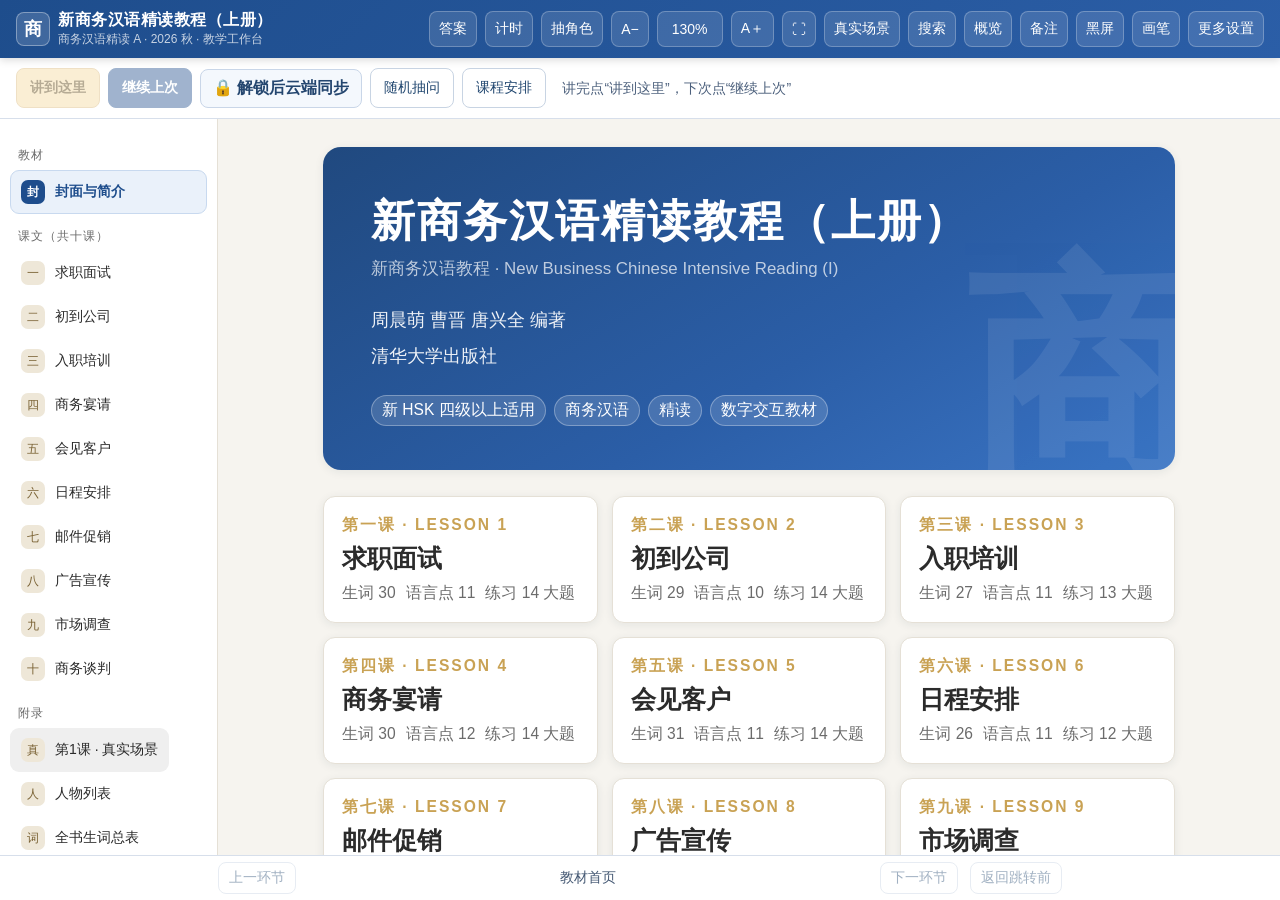
==== commit 0526f972: "口令解锁真实名单 + 加密云端同步" ====
--- a/index.html
+++ b/index.html
@@ -1301,6 +1301,8 @@
 </script>
 <script src="assets/course-data.js"></script>
 <script src="assets/local-roster.js"></script>
+<script src="assets/secure-blobs.js"></script>
+<script src="assets/bc-secure.js"></script>
 <script src="assets/real-life.js"></script>
 <script src="assets/workbench.js"></script>
 <script src="assets/student-picker.js"></script>
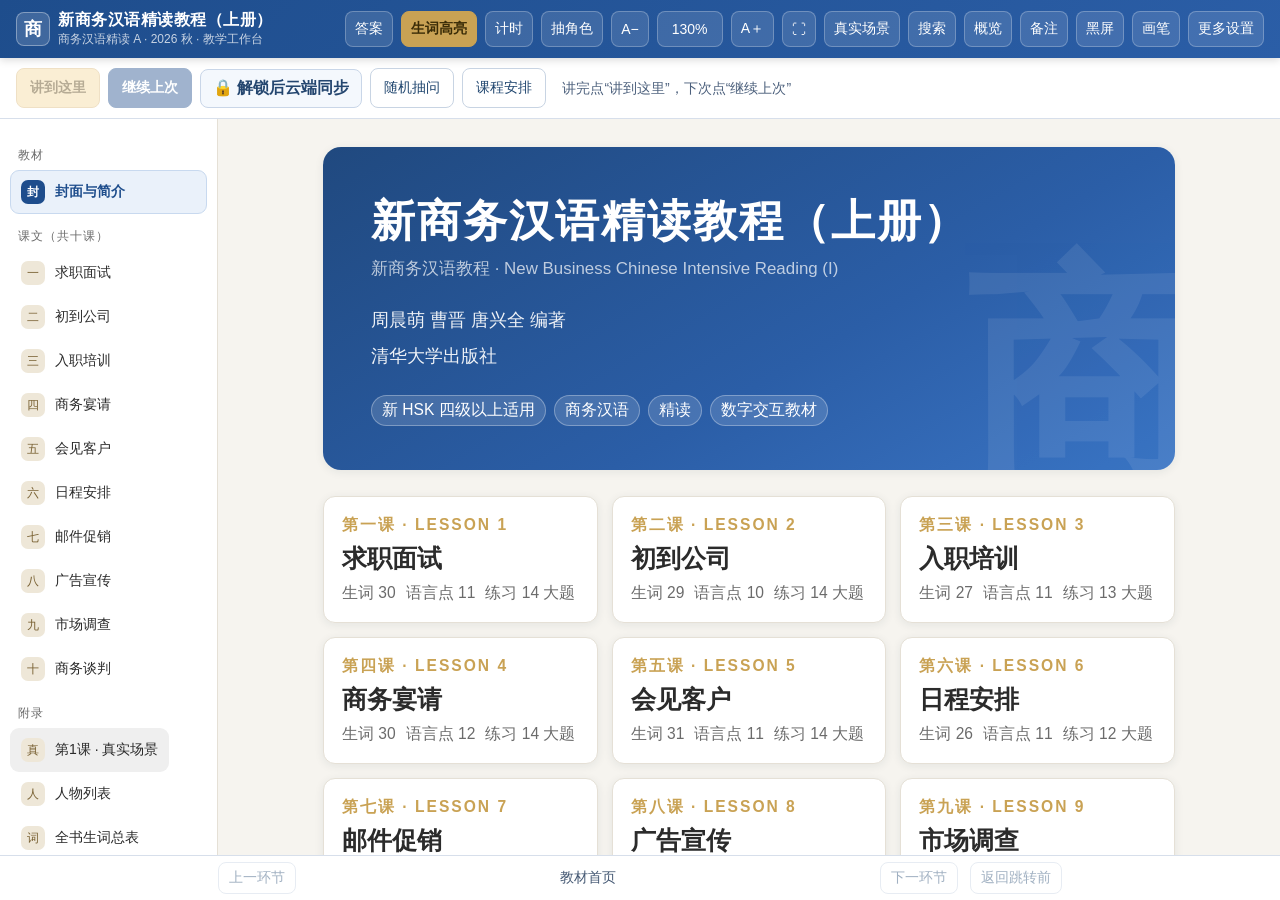
==== commit d0d7c1f1: "补全全书参考答案、教材插图与生词高亮" ====
--- a/index.html
+++ b/index.html
@@ -366,6 +366,18 @@
   .ref-ans, .ref-btn, .ref-btn .ref-arrow { transition: none; }
 }
 @media print { .ref-btn, .ref-all { display: none !important; } }
+
+/* 教材插图（2026-10-28 补充）：随字号缩放、自适应、可打印 */
+.book-figs { display: flex; flex-wrap: wrap; gap: 12px; margin: 4px 0 14px 26px; align-items: flex-start; }
+.book-fig { margin: 0; flex: 0 1 24em; max-width: 100%; font-size: calc(14px * var(--reading-scale, 1));
+  background: #fff; border: 1px solid #e3e7ef; border-radius: 10px; padding: 8px; break-inside: avoid; page-break-inside: avoid; }
+.book-figs.multi .book-fig { flex-basis: 15em; }
+.book-fig img { display: block; width: 100%; height: auto; border-radius: 6px; background: #f4f4f4; }
+.book-fig figcaption { font-size: .9em; color: #4a5568; margin-top: 6px; line-height: 1.6; text-align: center; }
+.book-fig figcaption b { color: #2c3e58; }
+.book-fig .fig-src { display: inline-block; margin-left: 8px; font-size: .8em; color: #fff; background: #8a94a6; border-radius: 4px; padding: 0 6px; vertical-align: 1px; }
+@media (max-width: 640px) { .book-figs { margin-left: 0; } .book-figs.multi .book-fig { flex-basis: calc(50% - 6px); } }
+@media print { .book-figs { margin-left: 0; } .book-fig { border-color: #bbb; } .book-fig img { max-height: 9cm; width: auto; max-width: 100%; } }
 #main .ref-card { font-size: calc(14.5px * var(--reading-scale, 1)); overflow-wrap: anywhere; }
 #main .ref-card .ref-label { font-size: calc(12px * var(--reading-scale, 1)); }
 #main .ref-card .ref-note { font-size: calc(12px * var(--reading-scale, 1)); }
@@ -451,6 +463,7 @@
 <link rel="stylesheet" href="assets/real-life.css">
 <link rel="stylesheet" href="assets/character-avatars.css">
 <link rel="stylesheet" href="assets/whiteboard.css">
+<link rel="stylesheet" href="assets/vocab-highlight.css">
 <link rel="icon" href="data:,">
 </head>
 <body class="fs-1">
@@ -555,6 +568,29 @@
 })();
 </script>
 <script>
+/* 全书参考答案（第1、3—10课及各课“即学即用”）与教材插图（2026-10-28 补充）。
+   依据各课会话、课文、生词与语言点编写；教材未附答案，开放题为示例，答案不唯一。
+   以 ref / figs 字段附加在原题上；只在原题没有答案时附加。 */
+(function () {
+  var D = [{"id":1,"t":"求职面试","ex":[{"s":"lijie","t":"二、回答问题","ref":["他在网上看到了新锐公司的招聘启事，觉得公司提供的工作岗位与自己的专业很对口，因此很感兴趣。","新锐公司的高副总经理和人力资源部的张经理。","他了解经济贸易方面的基本理论和方法，对国际经贸行业的现状比较熟悉；之前在类似公司有过比较多的实习经历，有一定的工作经验；英语沟通没有问题，还学过一点儿德语；最主要的是，他很喜欢从事这方面的工作。","他刚参加工作，工资不是最重要的，重要的是工作岗位适合自己，能在工作中发挥能力、得到提高，为公司的发展做出贡献。","E．恋爱经历。（选择工作的动机、工作经验、教育背景、工资、外语水平在面试中都谈到了。）"]},{"s":"duihua_lianxi","t":"一、写出下列词语的反义词","ref":["陌生","劣势","消耗（耗费）","降低"],"note":"答案不唯一，意思相反即可"},{"s":"duihua_lianxi","t":"二、在横线上填写可以搭配的词语","ref":["做出贡献　巨大的贡献","熟悉环境　熟悉业务","积累经验　积累知识","发挥优势　发挥能力","招聘员工　招聘启事","专业对口　工作对口","实践经验　社会实践","锻炼自己　锻炼能力"],"note":"答案不唯一，搭配合理即可"},{"s":"duihua_lianxi","t":"五、看谁答得好","ref":[null,"您好！我叫××，今年××岁，毕业于××大学，专业是××。我性格开朗，学习能力强，在××公司实习过，有一定的工作经验。我很喜欢这份工作，希望能在贵公司发挥自己的优势。","提问：你选择这份工作的动机是什么？\n回答：我在网上看到了贵公司的招聘启事，觉得这个岗位与我的专业很对口，希望能在这儿发挥自己的优势。","提问：你觉得你从事这份工作有什么优势？\n回答：我熟悉本专业的基本理论，有过比较多的实习经历，外语沟通也没有问题；最重要的是，我很喜欢这方面的工作。","提问：你对工资有什么要求？\n回答：我刚参加工作，工资不是最重要的，重要的是岗位适合自己，能在工作中得到锻炼和提高。"],"note":"示例，答案不唯一；还可练习“工作经验”“为什么跳槽”“处理突发问题”等问题"},{"s":"duihua_lianxi","t":"六、看谁演得好","ref":["【示例对话】\n经理：你好！欢迎你来应聘。请你先做一个简单的自我介绍。\n求职者：您好！很高兴能有这次面试机会。我叫××，毕业于××大学，专业是国际经济与贸易。这是我的求职简历。\n助理：你为什么选择应聘我们公司？\n求职者：我在网上看到了贵公司的招聘启事，觉得这个岗位与我的专业很对口，希望能在这儿发挥自己的优势。\n经理：你有过这方面的工作经验吗？\n求职者：我在一家贸易公司实习过三个月，积累了一定的实践经验。\n助理：你的外语水平怎么样？\n求职者：我用英语和客户沟通没有问题。\n经理：你对工资有什么要求？\n求职者：工资不是最重要的，重要的是工作岗位适合自己，能得到锻炼和提高。\n经理：好的，你还有什么问题想了解的吗？\n求职者：没有了，谢谢您！\n【评价要点】三人都完成角色任务；用上“应聘、动机、优势、对口、实习、经验、跳槽、发挥”等本课词语。"],"note":"示例，答案不唯一"},{"s":"duihua_lianxi","t":"四、仿照例句完成句子","ref":["他是来应聘销售员的。\n这份简历是昨天晚上写好的。","钱不是最重要的，重要的是能学到东西。\n成绩不是最重要的，重要的是学习的过程。","这家公司成立于2008年。\n这位经理毕业于北京大学。","最重要的不是速度，而是质量。\n最让我难忘的不是风景，而是那里的人。"],"note":"答案不唯一，句式正确即可"},{"s":"kewen_lianxi","t":"三、连词成句","ref":["美丽的西湖如同人间的仙境。","我们应该清楚自己未来的职业发展。","参加宴会时我们要选择得体的服装。","认真学习是取得好成绩的基础。","他是适合这个岗位的最佳人选。"]},{"s":"kewen_lianxi","t":"五、用所给词语改写句子","ref":["你这样做毫无意义。\n关于这件事我们调查了半个月，毫无收获。","我想他一定能取得成功的，短则两三年，长则六七年。\n这件事的后果很严重，轻则会使销售额降低，重则会使公司倒闭。"]},{"s":"kewen_lianxi","t":"六、任务练习","ref":["【示例】大家好！我来介绍一下王中。他是男生，1993年4月2日出生，籍贯是中国北京。2010年9月到2014年7月，他在对外经济贸易大学学习经济学专业，本科毕业。上大学期间，他先后在三星公司中国有限公司销售部、西门子公司中国有限公司人力资源部和京东商城有限公司售后服务部做过实习生，有一定的工作经验。他还获得过2013年度一等奖学金。他性格开朗，容易与人相处，专业扎实。他的求职意向是销售专员。",null,"【示例：求职简历（要点）】\n姓名：××　性别：×　出生日期：××\n联系电话／E-mail：××\n求职意向：汽车4S店销售员\n教育经历：××大学，市场营销专业，本科\n外语水平：英语熟练（听、说、写都没有问题）\n工作经历：曾在××汽车销售公司实习，负责接待客户、介绍车型，有一定的销售经验\n自我评价：做事认真，善于学习，对新事物有热情，善于与人沟通\n【写作提示】简历要“有针对性”：逐条对应招聘启事的学历、外语、销售经验和性格要求。",null,null],"note":"示例，答案不唯一"},{"s":"kewen_lianxi","t":"四、用所给词语完成句子","ref":["你有什么困难就告诉我们，我们会尽量帮你解决。","你现在感冒很严重，最好去医院看看，在家好好休息。","我们积极了解用户需求，认真为用户考虑，而用户也越来越信任我们的产品。","针对老年人的健康需求，这家企业推出了不少保健产品。","大家都说我汉语说得好，其实我只会说一些简单的日常用语。"],"note":"答案不唯一，用对所给词语即可"}],"yyd":[{"s":"duihua_yuyandian","n":"3","ref":"(1) 实践；实习\n(2) 实践；实习"},{"s":"duihua_yuyandian","n":"4","ref":"(1) 经验；经历\n(2) 经历；经验"},{"s":"kewen_yuyandian","n":"3","ref":"(1) 针对\n(2) 针对"},{"s":"kewen_yuyandian","n":"4","ref":"(1) 其实他的汉语说得很流利，对北京也很熟悉。\n(2) 其实他并不太喜欢吃中餐，只是不好意思说。（答案不唯一）"},{"s":"kewen_yuyandian","n":"6","ref":"(1) 毫无\n(2) 毫不\n(3) 毫无\n(4) 毫无"}]},{"id":2,"t":"初到公司","ex":[],"yyd":[{"s":"duihua_yuyandian","n":"2","ref":"(1) 周全\n(2) 周到\n(3) 周密"},{"s":"kewen_yuyandian","n":"1","ref":"(1) 大学毕业意味着要开始独立生活了。\n(2) 两国领导人的会面意味着两国关系进入了一个新阶段。\n(3) 新的交通法规马上就要实施了，这意味着司机们要更加严格地遵守交通规则。（答案不唯一）"},{"s":"kewen_yuyandian","n":"2","ref":"(1) 对刚参加工作的他来说，这次失败可是个不小的打击。\n(2) 在年轻人看来，与众不同是一种时尚。（答案不唯一）"},{"s":"kewen_yuyandian","n":"4","ref":"(1) 以至\n(2) 以致\n(3) 以至\n(4) 以至"},{"s":"kewen_yuyandian","n":"5","ref":"(1) 我们不妨试一试。\n(2) 你不妨现在就告诉他。（答案不唯一）"}]},{"id":3,"t":"入职培训","ex":[{"s":"duihua_lianxi","t":"一、在横线上填写可以搭配的词语","ref":["开发新产品　开发市场","加入公司　加入团队","研发新产品　研发新技术","制定规章制度　制定计划","投入工作　投入资金","培训新员工　培训内容","举行培训　举行会议","设计产品　设计方案"],"note":"答案不唯一，搭配合理即可"},{"s":"duihua_lianxi","t":"三、用“除了……以外……”改写句子","ref":["对外经贸大学除了有外国留学生以外，还有很多中国学生。","他会很多种外语，除了英语以外，还会说法语和日语。","参加这次学术讨论会的，除了中国专家以外，还有一些外国专家。","医生除了给他检查了眼睛以外，耳朵、鼻子、牙齿都没有检查。","除了今天下午以外，其他时间（比如明天下午和晚上）我都可以跟你一起去。（原句“下午和晚上”前疑缺时间词，按“排除”义改写）"]},{"s":"duihua_lianxi","t":"五、看谁演得好","ref":[null,null,null,null,"【示例对话】\n部门经理：大家停一下手里的工作。这位是我们销售部新来的同事××，大家欢迎！\n新员工：大家好！我叫××，今天第一天上班，很高兴加入这个大家庭。我刚入职场，很多地方还不熟悉，请大家多多指教。\n部门经理：我们公司是一家生产型企业，成立二十多年了。公司除了销售部以外，还有生产部、研发部、人力资源部和行政部。销售部是和客户打交道最多的部门，以后你会慢慢了解各个部门的业务。\n老员工：欢迎你！我在销售部工作三年了，以后有什么不明白的，尽管来问我。\n新员工：太好了，谢谢！我会尽快投入工作，也希望能为公司带来一些新的活力。\n【评价要点】新员工表达想法与态度；经理介绍公司概况与部门；用上“加入、投入、除了……以外、好在、足以”等。"],"note":"示例，答案不唯一"},{"s":"duihua_lianxi","t":"四、模仿例句，用括号中的词语造句","ref":["路上堵车很厉害，好在我们出发得早，没有迟到。","他这几年的销售业绩足以证明他的能力。","正如老师所说的，多练习才能提高口语水平。"],"note":"答案不唯一"},{"s":"kewen_lianxi","t":"五、用所给词语完成句子","ref":["昨天你在三楼看见的不是我，而是我的双胞胎弟弟。","不管是新员工还是老员工，都要遵守公司的规章制度。","他不管怎么忙，都坚持每天学习一个小时汉语。","入职培训时的讲授要引用恰当的例子，这样有利于新员工准确理解培训内容。","新员工都需要培训，这样便于他们尽快适应新的工作岗位。"],"note":"答案不唯一"},{"s":"kewen_lianxi","t":"六、看谁说得好","ref":["主持人（示例）：各位新同事，大家好！欢迎参加新锐公司的入职培训。今天的培训分三部分：公司介绍、组织结构和薪资待遇。下面请三位同事分别为大家介绍。","图1·公司介绍（示例）：我们公司是一家生产型企业，1993年2月成立，至今已有20多年。经营范围从一种产品发展到近百种，营业收入连续三年超过1亿元，在国内有了一定的知名度。目前有190多名员工，业务发展很快，希望新员工为公司带来新的活力。","图2·组织结构（示例）：公司在总经理下面设五个部门：研发部负责产品的设计与开发；生产部负责生产；销售部负责市场销售，是和客户打交道最多的部门；人力资源部负责员工的招聘和培训；行政部负责日常活动和规章制定。","图3·薪资待遇（示例）：公司的薪资待遇在同类公司中不错。除了每月的薪水以外，还有丰厚的奖金；休假方面，除了公休假期以外，每年还有半个月的带薪假期。（“其他福利”课文未具体说明，可自由补充。）"],"note":"示例，内容据本课会话","items":{"1":"图 1　培训内容介绍","2":"图 2　组织结构","3":"图 3　薪资待遇"},"figs":{"1":[{"src":"L03-zh6-fig1.jpg","cap":"图1","desc":"培训内容介绍：Part1 公司介绍、Part2 HR、Part3 财务部","page":58}],"2":[{"src":"L03-zh6-fig2.jpg","cap":"图2","desc":"组织结构：总经理—研发部、生产部、销售部、人力资源部、行政部","page":58}],"3":[{"src":"L03-zh6-fig3.jpg","cap":"图3","desc":"薪资待遇：薪水、奖金、休假、其他福利","page":58}]}},{"s":"kewen_lianxi","t":"四、连词成句","ref":["入职培训的目的是为了使员工尽快融入团队。","企业文化应该能对员工行为产生影响。","入职培训可以使员工规划自己的职业生涯。"]}],"yyd":[{"s":"duihua_yuyandian","n":"2","ref":"(1) 消费者的数量足以说明新的营销模式效果很好。\n(2) 凭借我的实力，我足以打败他。（答案不唯一）"},{"s":"kewen_yuyandian","n":"1","ref":"(1) 你最好带身份证过来，以便我统计信息。\n(2) 请把安全出口的杂物拿走，以便以后发生火灾时可以逃生。"},{"s":"kewen_yuyandian","n":"2","ref":"……感：使命感 亲切感 责任感 安全感 失落感（已给出）\n……型：新型 开放型 实用型 外向型\n……度：满意度 透明度 可信度 难度\n……式：讲座式 开放式 中式 西式（答案不唯一）"},{"s":"kewen_yuyandian","n":"3","ref":"(1) 你所说的话，我都记住了。\n(2) 老王把自己所掌握的技术都教给了徒弟。（答案不唯一）"}]},{"id":4,"t":"商务宴请","ex":[{"s":"lijie","t":"二、回答问题","ref":["因为李总是高副总宴请的贵客。按照中国的习惯，贵宾和主人一般被安排在面对着门或入口的上座。","不会（影响不大）。李总说，为了防止产生误会，他们早已向消费者解释清楚了；而且新产品卖得很好。","新产品很畅销。他们最近正在招各个地区的代理商，并对代理商有很多优惠。","一般先吃凉菜，随后才是主菜和汤；主食一般是米饭和面食，不吃甜点。"]},{"s":"duihua_lianxi","t":"三、连词成句","ref":["请允许我举杯祝贺咱们的生意兴隆。","我带了防止拉肚子的药。","我差点儿没买到电影票。"]},{"s":"duihua_lianxi","t":"五、看谁说得好","ref":[null,"（示例）晚宴在酒店的大宴会厅举行，现场灯光明亮，摆满了几十张圆桌，坐满了来自各地分公司的同事。台上正在举行颁奖仪式，大家一边吃饭一边热烈鼓掌，气氛非常热闹。","（示例）总裁举杯说：“各位同事，今年我们的营业收入比去年增长了很多，这离不开大家的努力！请允许我代表集团向大家表示感谢。来，为我们取得的好成绩干杯！祝明年的业绩更上一层楼，祝大家身体健康、工作顺利！”","（示例）中国人请客，饭菜一向非常丰盛，一般先上凉菜，随后是主菜和汤；主食一般是米饭和面食，不吃甜点。中国有句俗话叫“无酒不成宴”，宴会上少不了酒，但喝酒一定要适度。"],"note":"示例，答案不唯一","figs":{"1":[{"src":"L04-dh5-fig1.jpg","cap":"图1","desc":"晚宴现场","page":69}],"2":[{"src":"L04-dh5-fig2.jpg","cap":"图2","desc":"集团总裁敬酒","page":69}],"3":[{"src":"L04-dh5-fig3.jpg","cap":"图3","desc":"酒菜摆满桌子","page":70}]}},{"s":"duihua_lianxi","t":"四、完成对话","ref":[null,"闻名中国（闻名世界）；太丰盛了；您的热情款待","顺利（成功）","兴隆"],"note":"答案不唯一，参考本课会话"},{"s":"kewen_lianxi","t":"七、看谁写得好","ref":["【示例】\n请　柬\n尊敬的李一冰总经理：\n　　为感谢贵公司一直以来的支持与合作，我公司定于2026年12月20日（星期日）晚上6点30分，在北京饭店二层宴会厅举行商务晚宴，届时将介绍我公司新产品并共商明年合作事宜。敬请光临！\n　　（请着正装出席，如能出席，请于12月15日前回复。）\n此致\n敬礼！\n新锐公司\n2026年12月1日\n【写作提示】标题、称呼、正文（内容、时间、地点、方式）、结尾、落款（单位与日期）要齐全。",null],"note":"示例，日期、地点等均为虚拟"},{"s":"kewen_lianxi","t":"三、连词成句","ref":["他从不喜欢和陌生人交流。","无论是成功还是失败，都要有信心。","丰盛的饭菜足以说明主人的好客。"]},{"s":"kewen_lianxi","t":"五、看谁说得好","ref":[null,"（示例）主人1坐在面对着门的上座，主宾1、主宾2坐在主人1的两边，其余的主人和客人互相间隔着坐，主人6坐在主人1的对面（靠门一侧）。这样安排表示对客人的尊重；双方人数相当、间隔着坐，不仅有利于私下交流，还可以创造一种轻松的气氛，不至于像商务洽谈时那么紧张。","（示例）敬酒词：“李总，非常荣幸今天能和您共进晚餐。请允许我代表公司敬您一杯，感谢您一直以来的支持，祝咱们合作顺利、生意兴隆！我干了，您随意。”\n劝酒注意：喝酒要适度；不要强迫客人喝得太多；客人不想一口气喝完时要尊重对方的习惯。"],"note":"示例，答案不唯一","figs":{"1":[{"src":"L04-kw5-fig1.jpg","cap":"图1","desc":"餐厅包间座位安排示意","page":77},{"src":"L04-kw5-fig2.jpg","cap":"图2","desc":"餐厅包间","page":77}],"2":[{"src":"L04-kw5-fig3.jpg","cap":"图3","desc":"给重要的客户敬酒","page":77}]}},{"s":"kewen_lianxi","t":"六、看谁演得好","ref":[null,null,"【示例对话】\n小王：张部长，欢迎您！今天的晚宴是我安排的，您是我们的贵客，请上座。\n张部长：谢谢！贵公司太客气了。\n小王：非常荣幸能在这里招待您，请允许我代表公司热烈欢迎您。这是闻名中国的北京烤鸭，您尝尝。\n张部长：味道真不错！今天的菜太丰盛了。\n小王：您太客气了，只是家常便饭。来，我敬您一杯，祝我们两家公司合作顺利！\n张部长：谢谢！也祝咱们的生意兴隆！我酒量不大，就喝一半吧。\n小王：没关系，您随意。\n张部长：感谢你们的热情款待，为我们的合作干杯！\n【评价要点】小王提前排好座位（贵宾坐上座）、主动敬酒；张部长礼貌应对，喝酒适度，气氛和谐热闹。"],"note":"示例，答案不唯一"},{"s":"kewen_lianxi","t":"四、完成对话","ref":[null,null,null,"交流经验、联络感情（沟通）；面对着门或入口的上座",null,"一口气把酒喝完；主人会一直喝，直到你喝不动为止",null,"谢谢，让我自己来"],"note":"据课文"}],"yyd":[{"s":"duihua_yuyandian","n":"1","ref":"(1) 请允许我代表公司向全体员工表示衷心的感谢！\n(2) 请允许我代表公司对各位来宾的光临表示热烈的欢迎！（答案不唯一）"},{"s":"duihua_yuyandian","n":"2","ref":"(1) 要注意交通安全，开车慢一点儿，防止发生交通事故。\n(2) 时间挺长的，记得买保险啊，防止发生意外。（答案不唯一）"},{"s":"duihua_yuyandian","n":"3","ref":"(1) 差点儿没买到（＝差点儿就买不到了，结果买到了）。\n(2) 差点儿迟到（＝差点儿没赶上，结果没迟到）。"},{"s":"duihua_yuyandian","n":"4","ref":"(1) 我给他打个电话吧，问问他究竟什么时候能到。\n(2) 是啊，最近每天都有经销商打电话来问我们究竟是怎么回事。（答案不唯一）"},{"s":"duihua_yuyandian","n":"5","ref":"(1) 代办\n(2) 代理\n(3) 代办\n(4) 代理"},{"s":"duihua_yuyandian","n":"7","ref":"(1) 丰富\n(2) 丰富\n(3) 丰富"},{"s":"kewen_yuyandian","n":"1","ref":"(1) 对不起，我从不喝酒。\n(2) 火锅太辣了，我从不吃辣的东西。"},{"s":"kewen_yuyandian","n":"2","ref":"(1) 延续\n(2) 继续"},{"s":"kewen_yuyandian","n":"3","ref":"(1) 无论是工作日还是周末，他都在工作。\n(2) 无论是英语还是汉语，我都能熟练运用。（答案不唯一）"},{"s":"kewen_yuyandian","n":"4","ref":"(1) 从而\n(2) 进而\n(3) 进而（原书此句未印出空格，宜在“个人消费需求”前填）\n(4) 从而"},{"s":"kewen_yuyandian","n":"5","ref":"(1) 昨天的报告太难了，我甚至连题目都没听懂。\n(2) 它不仅改变了我们的生活方式，甚至改变了我们的工作方式。（答案不唯一）"}]},{"id":5,"t":"会见客户","ex":[{"s":"lijie","t":"二、回答问题","ref":["张经理去银行洽谈业务去了。","吴经理想和佳培广告公司洽谈新产品的广告宣传问题，看看对方是否有适合新产品的设计方案。","在广告宣传方面：佳培广告公司为新锐公司设计、制作广告，两家一直合作得不错。","因为两家公司一直合作得不错，佳培公司是“老搭档”，而且张经理最熟悉新锐公司的业务，所以吴经理会优先考虑。","喜欢。他比较欣赏第三种方案，认为设计得很精致，广告词也不错；但具体选哪一种，还要回公司和同事们商议。"]},{"s":"duihua_lianxi","t":"三、连词成句","ref":["他们毕竟不能只是做少数富人的生意。","要根据公司的规定办事。","我确实没去过北京。"]},{"s":"duihua_lianxi","t":"五、看谁说得好","ref":[null,"（示例）小王：您好，我是新锐公司销售部的王中。我们吴经理想和张经理谈一下新产品的市场推广问题，麻烦您帮我预约一下时间，可以吗？……下周二下午3点可以，谢谢您！","（示例）小王：张经理，幸会！这是我的名片。我叫王中，是新锐公司销售部的销售员，以后请多多指教。\n张经理：幸会幸会，这是我的名片。","（示例）小王：张经理，我这次来的目的是想和贵公司谈一下新产品的广告宣传问题。我们的新产品打算明年春天正式上市，需要提前投放广告。我们两家一直合作得不错，我相信这次合作一定也会很顺利。"],"note":"示例，答案不唯一","figs":{"1":[{"src":"L05-dh5-fig1.jpg","cap":"图1","desc":"小王给张经理的秘书打电话约时间","page":88}],"2":[{"src":"L05-dh5-fig2.jpg","cap":"图2","desc":"双方互换名片","page":89}],"3":[{"src":"L05-dh5-fig3.jpg","cap":"图3","desc":"小王向张经理介绍拜访目的","page":89}]}},{"s":"duihua_lianxi","t":"四、完成对话","ref":["毕竟天气原因是谁也没办法控制的\n新产品（一种新型手机）\n所以对市场需求的判断才这么\n去参观一下吗\n工厂的负责人带你们参观"],"note":"答案不唯一，按空格顺序"},{"s":"kewen_lianxi","t":"七、写作","ref":["【示例名片】\n新锐公司\n吴云　销售部经理\n电话：010-××××××××　手机：×××××××××××\nE-mail：××@××.com\n地址：北京市××区××路××号\n【介绍示例】这位是新锐公司销售部经理吴云。销售部主要负责产品的市场销售，是和客户打交道最多的部门。如果有业务需要，可以按名片上的电话或邮箱联系他。"],"note":"示例，电话、地址等为虚拟"},{"s":"kewen_lianxi","t":"三、连词成句","ref":["纵然工作再忙，也要按时休息。","就味道而言，我很喜欢中国菜。","我会自己做的，以免麻烦别人。","市场固然不好，但是企业未必都不好。"]},{"s":"kewen_lianxi","t":"五、看谁说得好","ref":[null,"（示例）这次“夏季优惠风暴”促销活动，多款新手机只要299元起，最贵的也只要456元，价格非常优惠，而且机型多、选择多，很能吸引消费者。","（示例）小王在门口轻轻敲门，等张经理抬头后微笑着说：“张经理，您好！打扰您一下，我是新锐公司的小王。您先忙，我在这儿等您一会儿。”有礼貌、不打断对方工作，容易得到好感。","（示例）张经理，这款手机是我们公司新研发的产品，设计得很精致，功能齐全，价格却比同类产品便宜；而且我们的售后服务很周到，一年内免费维修。"],"note":"示例，答案不唯一","figs":{"1":[{"src":"L05-kw5-fig1.jpg","cap":"图1","desc":"手机促销宣传资料","page":97}],"2":[{"src":"L05-kw5-fig2.jpg","cap":"图2","desc":"张经理正在忙","page":97}],"3":[{"src":"L05-kw5-fig3.jpg","cap":"图3","desc":"小王向张经理介绍产品","page":97}]}},{"s":"kewen_lianxi","t":"六、看谁演得好","ref":[null,null,"【示例对话】\n小张：李主任，您好！我是××公司的销售员小张，这是我的名片。今天来是想向您介绍我们公司的财务软件。\n李主任：最近来找我的公司可不少，你们的软件有什么特别的？\n小张：就功能而言，我们的软件计算精确、操作简单，能和贵公司现有的系统连接；价格固然不是最低的，但我们提供免费培训和一年的售后服务。\n李主任：听起来不错，不过我还要和同事们商议一下。\n小张：没问题。我可以先给您的同事做一个演示，以免大家有不清楚的地方。\n李主任：好吧，比较下来，你们的方案确实最适合我们，那就选你们的软件吧。\n【评价要点】小张自信、坚持，说清产品优势；李主任不轻易接受，最后做出选择。"],"note":"示例，答案不唯一"},{"s":"kewen_lianxi","t":"四、完成对话","ref":["服务领域\n就能在未来的市场竞争中获得优势\n拜访客户吧\n要作详尽的计划\n疲惫（累）\n以便提高自己的业务能力（以免走弯路）"],"note":"答案不唯一，按空格顺序"}],"yyd":[{"s":"duihua_yuyandian","n":"1","ref":"(1) 终究\n(2) 毕竟\n(3) 终究（俗语“是你的终究是你的”；原书空格位置可能有误）\n(4) 毕竟"},{"s":"duihua_yuyandian","n":"2","ref":"(1) 资料\n(2) 资料（“生活资料”）\n(3) 材料（“是……的材料”，指适合做某事的人）"},{"s":"duihua_yuyandian","n":"3","ref":"(1) 根据天气预报\n(2) 没有根据的话\n(3) 根据年轻消费者的需求（答案不唯一）"},{"s":"duihua_yuyandian","n":"4","ref":"(1) 精致\n(2) 精美\n(3) 精美"},{"s":"duihua_yuyandian","n":"5","ref":"(1) 实在（也可用“确实”）\n(2) 实在\n(3) 确实"},{"s":"kewen_yuyandian","n":"1","ref":"(1) 就工作环境而言，我非常满意。\n(2) 就售后服务而言，还不是很好。（答案不唯一）"},{"s":"kewen_yuyandian","n":"2","ref":"(1) 精确\n(2) 精密"},{"s":"kewen_yuyandian","n":"3","ref":"(1) 纵然你现在没有办法解决，也要先把它记下来。\n(2) 您亲自和我们一起去邀请，他纵然不想来，也不好意思当面拒绝。"},{"s":"kewen_yuyandian","n":"4","ref":"(1) 我觉得应该借鉴一下国外的销售模式，以免走弯路。\n(2) 应该少到公共场所去，以免被传染。"},{"s":"kewen_yuyandian","n":"5","ref":"(1) 通过面试固然好，没通过也别灰心。\n(2) 那个厂商交通固然不方便，但是他们的产品质量很好。"},{"s":"kewen_yuyandian","n":"6","ref":"(1) 尊重\n(2) 尊敬\n(3) 尊重\n(4) 尊敬"}]},{"id":6,"t":"日程安排","ex":[{"s":"duihua_lianxi","t":"三、连词成句","ref":["我得给王经理调整一下日程。","我根本不了解情况。","其实我们部门的工作效率也很高。"]},{"s":"duihua_lianxi","t":"五、看谁写得好","ref":[null,"【示例：总经理今日日程表】\n9:00—10:30　听客户介绍公司情况（会议室）\n10:30—10:45　休息\n10:45—12:00　与客户就合作事宜进行谈判\n12:00—14:00　午餐、午休\n14:30—16:00　参加新员工入职培训并讲话\n16:00—17:30　机动时间（处理文件，留有余地）\n18:00—20:30　出席客户商务宴请\n【安排要点】重要、紧急的事情先做；谈判放在上午精力最好的时候；活动之间留有余地，不要安排得太满。"],"note":"示例，答案不唯一"},{"s":"duihua_lianxi","t":"四、完成对话","ref":["安排一下日程（预订去上海的票）\n今天就把火车票预订好\n可以取消一些（就算了吧）\n一个也不能取消（宁可累一点儿，也要都参加）"],"note":"答案不唯一，按空格顺序"},{"s":"kewen_lianxi","t":"三、连词成句","ref":["这个问题让大家头痛不已。","产品的竞争力取决于质量。","这种产品为消费者所喜爱。","下起雪来了，天气反而暖和了。"]},{"s":"kewen_lianxi","t":"五、看谁演得好","ref":[null,null,null,"【示例对话】\n总经理：小李，我下周要去上海出差，你帮我安排一下日程。\n秘书：好的。您周一上午到上海，下午先参观外国公司；周二上午拜访两个大客户，下午参观我们在上海的新工厂；周三上午游览上海，下午休息，晚上参加公司举办的商务晚宴；周四上午返回北京。您看这么安排可以吗？\n总经理：拜访客户最重要，别安排得太紧。\n秘书：好的，我在每项活动之间都留有余地。另外，下周上海有雨，温度比北京高，您可以带一把伞，少带厚衣服。如果客户临时改时间，备用安排是把游览改到周二下午。\n总经理：安排得很周到，就这么办吧。\n【评价要点】日程合理、留有余地；介绍目的地气候、交通等；提供备用安排。"],"note":"示例，答案不唯一"},{"s":"kewen_lianxi","t":"六、看谁写得好","ref":["【示例】\n通　知\n各部门：\n　　后天（星期三）上午我公司将与三立公司进行重要的商务谈判。请各部门于明天下午5点前将谈判所需文件准备好，交到总经理办公室。\n　　另外，因谈判工作需要，原定于本周四晚上的商务宴会取消，请大家相互转告。\n总经理办公室\n2026年×月×日\n【写作提示】写清标题、对象、事项、时间要求和落款。"],"note":"示例，日期等为虚拟"},{"s":"kewen_lianxi","t":"四、完成对话","ref":["如何管理时间却往往为人们所忽视\n日益激烈\n忙不过来（没有时间休息）\n工作效率\n区分重要的事情和不重要的事情"],"note":"答案不唯一，按空格顺序，参考课文"}],"yyd":[{"s":"duihua_yuyandian","n":"2","ref":"(1) 我根本没收到邀请邮件。\n(2) 他根本没去出差。（答案不唯一）"},{"s":"duihua_yuyandian","n":"3","ref":"(1) 什么好看不好看的\n(2) 什么报表不报表的"},{"s":"duihua_yuyandian","n":"4","ref":"(2) 连同这份合同，所有文件都要在周五前交给经理。\n(3) 请把年度报告交上来，连同今年的销售汇总表。（答案不唯一）"},{"s":"duihua_yuyandian","n":"5","ref":"(1) 去长城太累了，我宁可在宾馆休息，也不想去。\n(2) 我宁可不去唱卡拉OK，也要把手里的工作做完。"},{"s":"kewen_yuyandian","n":"1","ref":"(1) 激烈\n(2) 强烈\n(3) 强烈\n(4) 激烈"},{"s":"kewen_yuyandian","n":"2","ref":"(1) 激动不已\n(2) 羡慕不已"},{"s":"kewen_yuyandian","n":"3","ref":"(1) 这笔生意能否成功取决于对方能否在价格上让步。\n(2) 我下周四是否有时间取决于董事长的安排。"},{"s":"kewen_yuyandian","n":"4","ref":"(1) 外面的雨不但没有小，反而越下越大了。\n(2) 他经过这场病，身体反而比以前更好了。"},{"s":"kewen_yuyandian","n":"5","ref":"(1) 改进\n(2) 改善\n(3) 改善\n(4) 改进"},{"s":"kewen_yuyandian","n":"6","ref":"(1) 我们的新产品为广大女性所喜爱，这几天都脱销了。\n(2) 这个问题早已为我们所重视，我们已经向消费者解释清楚了。"}]},{"id":7,"t":"邮件促销","ex":[{"s":"lijie","t":"二、回答问题","ref":["因为他太着急了，客户反而把他的邮件当作垃圾邮件了，所以根本不回复。","商务往来中的电子邮件代表了公司的形象，并且向客户展示了公司的水平和实力；营销邮件也是改变和客户之间距离的一种手段，可以培养未来的用户。","三个：①信息要准确，不能有语言错误（错别字）；②不要着急，先发几封问候性的邮件，慢慢改变和客户之间的距离；③信息要完整，要一次性地把所有必要的信息告诉客户。"]},{"s":"duihua_lianxi","t":"三、连词成句","ref":["难道有什么秘密吗？","坐地铁必须买票，否则会被罚款。","哪怕再穷，也要送孩子上学。"]},{"s":"duihua_lianxi","t":"五、看谁说得好","ref":[null,"电子邮件的作用：代表公司形象，展示公司的水平和实力；保持联系、培养潜在客户、推广产品。\n不恰当的地方（参考）：\n①称呼混用“你／您”，对客户应统一用“您”；\n②语气太着急，直接要求对方购买（“我也希望你能够购买……”），容易让人反感；\n③“如果不满意的话，你就随便看看……”说法随意，不礼貌，也不专业；\n④“我的客户几乎都很喜欢”缺乏具体信息，说服力不够；\n⑤联系方式不完整：“联系XXXX”没说明是谁、什么职务；\n⑥没有邮件主题，报价和介绍是否在附件中没有说明，落款缺少公司名称和日期。"],"note":"答案不唯一，言之有理即可"},{"s":"duihua_lianxi","t":"四、完成对话","ref":["不回复","是培养未来的用户，不见得马上就要获得回报\n不断地给客户发邮件，保持联系",null,null,null,"代表了公司的形象\n向客户展示了公司的水平和实力\n你的邮件会直接影响客户对我们公司的评估",null,"客户会觉得你不重视他\n客户会嫌你工作态度不认真"],"note":"据本课会话"},{"s":"kewen_lianxi","t":"三、连词成句","ref":["至于个人的问题，我以后再解决。","所谓“三通”是指通商、通邮、通航。","随着科技的发展，人们的生活水平日益提高。","凡是希望的事情总是很难实现，反之，不希望的事情会很容易地实现。"]},{"s":"kewen_lianxi","t":"五、看谁说得好","ref":["邮件1：是正规的商务促销邮件。写明了发件人的公司和身份、联系目的（空气净化器安装），报价表和公司介绍放在附件中，并留了联系方式，态度热情。不足：开头说明过长、语句有些啰嗦，公司名称前后不一致（“中天科技”“中天电子”）。","邮件2：会被认定为垃圾邮件（甚至是诈骗邮件）。它没有标题；隐藏发件人身份（不透露银行名称）；收件人事先没有要求或同意接收；内容大量谈论与收件人无关的政治、经济话题；最后索要姓名、年龄、婚姻状况和银行账号等个人信息。\n结论：邮件1比较好。"],"note":"答案不唯一，参考课文中垃圾邮件的定义"},{"s":"kewen_lianxi","t":"六、看谁写得好","ref":["【示例：问候性邮件】\n主题：圣诞节快乐！\n王秘书：\n　　您好！圣诞节就要到了，感谢您这一年来的辛苦工作。祝您和家人节日快乐，新年万事如意！\n张××\n12月24日","【示例：事务性邮件】\n（老板→秘书）主题：下周招商会准备工作\n王秘书：\n　　下周三上午9点在公司三楼会议室召开招商会。请你：①周一前把邀请函发给各位客户；②准备好产品介绍资料和报价表；③联系酒店预订午餐。有问题随时联系我。\n张××\n（秘书→老板）主题：回复：下周招商会准备工作\n张总：\n　　您好！邀请函已全部发出，目前已有15位客户确认参加；资料和报价表周二可以准备好；午餐已预订在××酒店。如有变化，我会及时向您汇报。\n王××"],"note":"示例，答案不唯一"},{"s":"kewen_lianxi","t":"四、完成对话","ref":[null,"代表公司的形象\n培养自己潜在的客户（进行在线市场调查）\n有效地推广自己的产品\n促销邮件具有独特的魅力","缺乏耐心，很容易把它当作垃圾邮件","具有吸引力（要精确定位，确定好目标客户）",null],"note":"据课文"}],"yyd":[{"s":"duihua_yuyandian","n":"1","ref":"A：难道是什么秘密吗？（或：难道你连我也不相信吗？）\n（原书此处版式不完整，按“难道……吗”反问即可）"},{"s":"duihua_yuyandian","n":"2","ref":"(1) 赶紧回家吧，否则明天上班就没精神了。\n(2) 就不参加晚宴了，否则太累了。（答案不唯一）"},{"s":"duihua_yuyandian","n":"3","ref":"(1) 突发性\n(2) 长远性\n(3) 稳定性；灵活性\n(4) 科学性；可行性"},{"s":"duihua_yuyandian","n":"4","ref":"(1) 您放心，哪怕今天晚上加班，我们也一定按时完成任务。\n(2) 哪怕路上车再多，我也要去长城。"},{"s":"kewen_yuyandian","n":"1","ref":"(1) 随着时间的推移，我越来越适应中国的生活。\n(2) 随着经济的快速发展，中国的环境污染日益严重。（答案不唯一）"},{"s":"kewen_yuyandian","n":"3","ref":"(1) 反之，价格下降，就会导致供不应求的现象。\n(2) 反之，最不想见的人，不找也会碰到。\n(3) 反之，温度越低，体积越小。"},{"s":"kewen_yuyandian","n":"4","ref":"(1) 期望\n(2) 期待"},{"s":"kewen_yuyandian","n":"5","ref":"(1) 至于他自己的身体，从没考虑过。\n(2) 至于你负责的项目，就让小王先跟一下吧。"},{"s":"kewen_yuyandian","n":"6","ref":"(1) 总而言之，我最近忙得不得了。\n(2) 总而言之，我暂时不需要。"}]},{"id":8,"t":"广告宣传","ex":[{"s":"lijie","t":"二、回答问题","ref":["做得很成功，得到了消费者很高的评价。长处：很好地把视觉和音乐结合起来，不仅传递了产品信息，而且大大提升了品牌的知名度，给消费者留下了深刻的印象。不足：过于注重技术和产品本身，不免忽略了消费者本身的需求。","如果是电视台的老客户，制作费可以优惠，但播出费很高，尤其是好时段。","在报纸上刊登广告要便宜得多。","互联网的成本要比前面几种媒体低得多。"]},{"s":"duihua_lianxi","t":"三、连词成句","ref":["售票员一个星期前就告诉我没票了，可见火车票很难买。","我至少需要一周的时间。","这附近住的人很少，况且你又不知道详细地址，还是问清楚再去吧。"]},{"s":"duihua_lianxi","t":"五、看谁说得好","ref":["（示例）\n电视广告：优势是形象生动、有声音有画面、覆盖面广、影响力大；不足是制作费和播出费高，尤其是好时段。\n报纸广告：优势是价格比电视便宜得多，可以详细介绍产品，可以多次刊登；不足是表现形式比较单一，年轻读者越来越少。\n网络广告：优势是成本低、传播快、可以和消费者互动、能找准目标客户；不足是信息太多，容易被忽略，有的消费者不太信任。\n结论：经费不充足时，可以“报纸＋互联网”结合使用。"],"note":"示例，答案不唯一"},{"s":"duihua_lianxi","t":"四、完成对话","ref":["很好地把视觉和音乐结合起来","过于注重技术和产品本身，不免忽略了消费者本身的需求","展现产品的特色\n强化产品在消费者心目中的品牌形象","充分考虑消费者的需求",null,"在报纸上刊登广告\n如果报社能给我们一些优惠",null,"我们的目标消费者更习惯看报纸（网络广告的效果还不好确定）",null],"note":"答案不唯一，据本课会话"},{"s":"kewen_lianxi","t":"七、看谁写得好","ref":["（示例）\n广告词：呼吸每一口，都是清新！——××空气净化器\n正文：三重过滤，99%去除PM2.5；超静音设计，夜里也能安睡；智能显示空气质量，一键操作。给家人一个看得见的好空气。\n（产品数据为示例，需按实际产品填写）"],"note":"示例，答案不唯一"},{"s":"kewen_lianxi","t":"三、连词成句","ref":["与其选择昂贵的电视广告，不如选择便宜的网络广告。","新技术使得工作效率明显提高。","目前的广告模式以消费为中心。"]},{"s":"kewen_lianxi","t":"五、看谁说得好","ref":["图1（“酒香不怕巷子深”）：产品力阶段（1979—1983）。产品供不应求，商家认为质量本身就是广告，即使做广告也只是“告知式”。\n图2（健力宝）：文化力阶段（1984—1993）。借助民族文化，尤其是体育领域里体现出的爱国精神来推销产品，民族情感成为卖点。\n图3（脑白金）：媒介力阶段（1994—1997）。企业不惜重金在中央电视台等重要媒体投放广告，出现“明星品牌”，后来消费者对广告的信任度下降。\n图4（青岛啤酒）：品牌力阶段（2004年至今）。商家更为理性，以积累品牌资本为主要目的，民族品牌开始走向世界。\n（营销力阶段1998—2003无配图。）"],"note":"据课文，表述可不同","items":{"0":"图 1　图 2　图 3　图 4"},"figs":{"0":[{"src":"L08-kw5-fig1.jpg","cap":"图1","desc":"“酒香不怕巷子深”","page":151},{"src":"L08-kw5-fig2.jpg","cap":"图2","desc":"健力宝","page":151},{"src":"L08-kw5-fig3.jpg","cap":"图3","desc":"脑白金广告","page":151},{"src":"L08-kw5-fig4.jpg","cap":"图4","desc":"青岛啤酒广告","page":152}]}},{"s":"kewen_lianxi","t":"六、看谁演得好","ref":[null,"【示例对话】\n经理：夏天就要来了，我们公司的新啤酒想在腾讯网上做广告。我们的啤酒用百年酵母，口感清爽，价格比同类产品低，卖点是“清爽一夏”。\n总监：欢迎！和电视、报纸相比，我们网站用户多、传播快，还能根据年龄、地区精准投放；我们的设计团队也很有经验。首页广告一周××万元。\n经理：这个价格有点高。况且我们是第一次合作，能不能优惠一些？\n总监：与其只投一周，不如投一个月，那样我们可以给您打九折。\n经理：九折还是高了点，八五折可以吗？如果效果好，明年我们还会继续合作。\n总监：好吧，就按八八折，这是我们最大的优惠了。\n经理：成交！"],"note":"示例，价格等为虚拟"},{"s":"kewen_lianxi","t":"四、完成对话","ref":[null,"重金在重要媒体上投放广告",null,"产品本身的质量更重要（“酒香不怕巷子深”）\n产品（服务）的信息\n文化",null,"消费者（商家）变得更为理性\n质量；基础（成功的基础）"],"note":"答案不唯一，据课文"}],"yyd":[{"s":"duihua_yuyandian","n":"1","ref":"(1) 可见那个会议非常重要。\n(2) 可见我们的新产品很受欢迎。"},{"s":"duihua_yuyandian","n":"2","ref":"(1) 他总觉得自己能力超强，不免有些骄傲。\n(2) 这次研发的新产品过于重视外表，难免忽略了实用性。\n(3) 公司里同事之间免不了有些矛盾，你不要太过在意。"},{"s":"duihua_yuyandian","n":"3","ref":"(1) 展现\n(2) 展示\n(3) 展现"},{"s":"duihua_yuyandian","n":"4","ref":"(1) 至少有一百多家大公司参加了\n(2) 至少不发烧了\n(3) 你生病了，他至少应该来看看你吧（答案不唯一）"},{"s":"duihua_yuyandian","n":"5","ref":"(1) 况且我是开车去，一定能按时赶到。\n(2) 何况价格也不贵，你就买了吧。"},{"s":"kewen_yuyandian","n":"1","ref":"(1) 宣传\n(2) 宣扬\n(3) 宣传\n(4) 宣扬"},{"s":"kewen_yuyandian","n":"2","ref":"(1) 熬夜也好，加班也罢，总算是写完了。\n(2) 生病也好，不生病也罢，我都得去参加会议。\n(3) 检查也好，不检查也罢，咱们都应该认真工作。"},{"s":"kewen_yuyandian","n":"3","ref":"(1) 反映\n(2) 反应\n(3) 反应"},{"s":"kewen_yuyandian","n":"4","ref":"(1) 不如把钱用在提高产品质量上。\n(2) 与其招一个不满意的人，不如空着岗位不招人。"},{"s":"kewen_yuyandian","n":"5","ref":"(1) 我下面以麦当劳为例来说明一下。\n(2) 我们班的留学生以韩国人为主。\n(3) 我认为以国产品牌为代表的智能手机性价比最高。（示例，答案不唯一）"}]},{"id":9,"t":"市场调查","ex":[{"s":"lijie","t":"二、回答问题","ref":["根据去年的业绩来分析一下今年公司所面临的形势。","很好。与其他公司相比，同比增长了15个百分点。","产品主要针对女性，外观设计得很漂亮，还有一些附加功能，而且价格也不太高。","下半年要针对年轻人推出一款有竞争力的新产品，定位要紧紧围绕年轻人追求时尚的特点。","因为仅凭感性认识是不够的，市场的情况和消费者的需求会随时变化，必须了解最新的市场情况，确保充分了解目标消费群。","（会话未直接说明，据会话归纳）问卷要紧紧围绕目标消费群（年轻人）的特点和需求来设计，了解最新的市场情况；方案要先写草稿，开会讨论后再定；除了发放问卷，遇到有代表性的客户最好进行录音采访。"],"note":"第6题为据会话归纳，答案不唯一"},{"s":"duihua_lianxi","t":"三、连词成句","ref":["新产品的成功得益于对市场的调查。","我们会对这个问题加以认真考虑。","中国是中国，美国是美国，情况是不一样的。"]},{"s":"duihua_lianxi","t":"五、看谁演得好","ref":[null,null,"【示例对话】\n小王：王总，这是手机市场调查的方案。我们打算调查三个方面：消费者喜欢什么品牌和外观、最看重哪些功能、期望的价位是多少。\n总经理：调查对象是谁？\n小王：主要是18到30岁的年轻人，在网站上发放问卷，大约1000份。\n总经理：仅凭网上问卷还不够，年龄大一点的客户也要调查。另外，遇到有代表性的客户，最好进行录音采访。\n小王：好的，我会加以修改，下周五之前把新方案交给您。"],"note":"示例，答案不唯一"},{"s":"duihua_lianxi","t":"四、完成对话","ref":["分析一下销量下降的原因\n外观设计（价格）\n仅凭感性认识还是不够的\n了解最新的市场情况和消费者的需求\n做市场调查\n负责这次调查"],"note":"答案不唯一，按空格顺序"},{"s":"kewen_lianxi","t":"七、看谁写得好","ref":["【示例：雷克萨斯美国市场调查问卷】\n您好！为了更好地了解您对豪华轿车的需求，请您花几分钟填写这份问卷，谢谢！\n1. 您的年龄：□25岁以下　□25—40岁　□41—55岁　□55岁以上\n2. 您目前开的车是：□奔驰　□宝马　□林肯　□其他＿＿\n3. 您购买现在这辆车的主要原因是：□品质　□外观　□性能　□安全　□品牌　□价格\n4. 您对现在的车最不满意的地方是：＿＿＿＿\n5. 您购买豪华车时最看重：□品质可靠　□外形时尚　□空间宽敞　□售后服务\n6. 您能接受的价格：□3万美元以下　□3万—5万美元　□5万美元以上\n7. 您的业余爱好：□高尔夫　□旅游　□音乐　□其他＿＿\n8. 如果有一个新的豪华品牌，品质更好、价格更合理，您会考虑购买吗？□会　□可能会　□不会\n（据课文：了解豪车车主的定位、生活方式、业余爱好和不满意之处）"],"note":"示例，答案不唯一"},{"s":"kewen_lianxi","t":"三、连词成句","ref":["中国企业也好，外资企业也好，都要遵守规则。","雷克萨斯一旦进入豪车市场，就必须和宝马竞争。","他简直是个中国通。","他凭借自己的努力获得了成功。"]},{"s":"kewen_lianxi","t":"五、看谁说得好","ref":[null,"（示例）定位：把雷克萨斯定位为“集各家之长”的豪华车——像奔驰一样品质好、坚固耐用，像宝马一样时尚、操控好，像沃尔沃一样安全可靠，同时外形有吸引力、内部空间宽敞、服务周到，价格比奔驰、宝马更有竞争力。\n成功原因（据课文）：①投入10亿美元、用6年时间研发，对450款车型进行分析，保证了卓越的性能；②对奔驰、宝马、林肯等豪车车主进行市场调查，满足他们的需求，改进他们不满意的地方；③重视潜在消费者（想买更高档丰田车的年轻人）；④使用新品牌，不叫丰田。"],"note":"示例，答案不唯一"},{"s":"kewen_lianxi","t":"六、看谁演得好","ref":[null,null,null,"【示例对话】\n总经理：我们要设计一款新手机，和苹果、三星竞争，你有什么想法？\n研发经理：我想借鉴雷克萨斯的经验。首先要做市场调查，了解苹果、三星用户最满意和最不满意的地方。\n总经理：然后呢？\n研发经理：我们的手机要集它们的优点：外观时尚、拍照好、系统流畅；同时改进它们的不足，比如电池更耐用、价格更合理、售后服务更周到。\n总经理：一旦推出，就必须以顶级品牌为对手，质量一定要过硬。\n研发经理：明白，我们会加大研发投入，保证卓越的性能。"],"note":"示例，答案不唯一"},{"s":"kewen_lianxi","t":"四、完成对话","ref":["跻身世界顶级豪车之列（成功占领高级轿车市场）\n进行了分析（对450款车型进行了分析）\n分析潜在的消费者\n（课文未提及，可自由发挥）豪华（Luxury）与卓越品质\n（课文未提及，可自由发挥）如“专注完美，近乎苛求”"],"note":"前三空据课文；后两空课文未涉及，答案不唯一"}],"yyd":[{"s":"duihua_yuyandian","n":"1","ref":"(1) 促进\n(2) 促使\n(3) 促进\n(4) 促使"},{"s":"duihua_yuyandian","n":"2","ref":"(1) 我的成功得益于家人的支持。\n(2) 中国的发展得益于改革开放政策。"},{"s":"duihua_yuyandian","n":"3","ref":"(1) 昨天是昨天，今天是今天\n(2) 他是他，我是我"},{"s":"duihua_yuyandian","n":"4","ref":"(1) 不过我们已经在加以改进了。\n(2) 回去我会对这些地方加以说明（修改）。"},{"s":"kewen_yuyandian","n":"1","ref":"(1) 我们公司一旦有合适的机会，就会涉足房地产领域。\n(2) （示例）我觉得不会。学过的东西一旦记住了，就很难忘记。"},{"s":"kewen_yuyandian","n":"2","ref":"(1) 它凭借靠海的地理优势使经济快速发展。\n(2) 苹果公司凭借不断创新和精美的设计取得了成功。"},{"s":"kewen_yuyandian","n":"3","ref":"(1) 简直跟中国人一样\n(2) 他简直是个工作狂，每天只知道工作。"},{"s":"kewen_yuyandian","n":"4","ref":"(1) 细心\n(2) 细致"},{"s":"kewen_yuyandian","n":"5","ref":"(1) 机会\n(2) 机遇"}]},{"id":10,"t":"商务谈判","ex":[{"s":"lijie","t":"回答问题","ref":["质量很好。产品连续八年获得ISO国际产品质量认证，基地园区2013年被北京市政府评为“标准化生产示范基地”，而且采用国际领先的独家制作工艺。","暂定采购特级产品2000件，目的港为新西兰琐加雷港口，时间为2014年12月15日之前。","主要是价格。新锐公司报价380美元／件，中天公司认为太高，他们的平均采购价只有200美元／件，最后提出210美元／件。","①请对方先看样品（“百闻不如一见”）；②强调产品的品质和独家制作工艺；③说明有很多国外销售商正在洽谈，条件更优越，而且对方在别处得不到这么大的供应量；④逐步让步（380→350→280美元／件），并提出另购一级产品的方案。","中天公司采购特级产品2200件，价格280美元／件；另购优质一级产品300件，价格200美元／件；所有产品按10%加成投保，保险费用由新锐公司承担。"]},{"s":"duihua_lianxi","t":"三、扩展练习","ref":["罕见 → 罕见的低价 → 市场上罕见的低价 → 这可是市场上罕见的低价\n遗憾 → 很遗憾 → 感到很遗憾 → 我们对此感到很遗憾 → 没能达成协议，我们感到很遗憾",null],"note":"示例，答案不唯一"},{"s":"duihua_lianxi","t":"五、完成句子","ref":["就质量来说，我们公司的产品要优于其他公司。","况且明天你还要上班呢","但是以后不见得也不好","即便你再怎么解释"],"note":"答案不唯一"},{"s":"duihua_lianxi","t":"六、看谁演得好","ref":[null,null,"【示例对话】\n经理：李主任，我们公司的新手机下个月上市，想在贵台黄金时段播出15秒广告，一个月，报价多少？\n主任：黄金时段每次××万元，一个月一共××万元。\n经理：这个价格未免太高了。况且我们是老客户，能不能优惠一些？\n主任：我们的收视率是全市最高的，这个价格是很合理的。\n经理：话是这么说，可是我们的经费确实有限。如果贵台能降价10%，我们愿意签一年的合同。\n主任：好吧，考虑到长期合作，就降8%，再送5次非黄金时段播出。\n经理：成交！"],"note":"示例，价格为虚拟"},{"s":"duihua_lianxi","t":"四、给下列词语选择合适的位置","ref":["B（在北京市企业评选中连续三次获得奖励）","B（是要根据市场的变化而进行的）","B（天气确实变暖了）","C（不然就很容易出现……）"]},{"s":"kewen_lianxi","t":"三、连词成句","ref":["吴经理和对方公司就广告的风格进行了洽谈。","如何妥善处理冲突就显得尤为重要。","我们不妨站在对方的立场，多替别人想一想。"]},{"s":"kewen_lianxi","t":"五、看谁说得好","ref":[null,null,"（示例）支持观点1：商务谈判不是要争出个输赢，而是不断化解冲突、实现双方最大利益的过程。你的利益以对方利益的存在为前提，只有双方都有“赢”的感觉，合作才能长久。分橙子的故事说明，只有事先沟通、申明各自的利益，才能使双方利益最大化。\n观点2的理由（可供辩论）：谈判中各方都想争取自己的利益，价格、条件上总有高低之分。\n小结：谈判要争取自己的合理利益，但最终目的应该是双赢。"],"note":"示例，答案不唯一"},{"s":"kewen_lianxi","t":"六、看谁写得好","ref":["【示例谈判脚本】\n地点：电视台会议室\n人物：王中（新锐公司）、李主任（电视台广告部）\n王中：李主任，您好！今天想就新产品广告的制作和播出问题跟您谈一谈。\n李主任：欢迎！制作费××万元，黄金时段播出每次××万元。\n王中：贵台的制作水平我们很信赖，只是这个报价未免太高了。况且我们是老客户，希望能有些优惠。\n李主任：我们的收视率很高，这个价格是合理的。\n王中：话是这么说，可是我们这次的经费不太充足。如果制作费能优惠10%，我们愿意连续播出三个月。\n李主任：考虑到长期合作，制作费可以优惠10%，但播出费不能降。\n王中：那能不能在非黄金时段多送几次播出？\n李主任：好吧，每周加送两次。\n王中：成交！希望我们合作愉快。"],"note":"示例，价格为虚拟"},{"s":"kewen_lianxi","t":"四、看谁读得准","ref":[null,"支付方式问题（用哪种信用证、由哪家银行议付）。","新方：签约后10天内开立不可撤销远期信用证，以美元结算，开证行、议付行由新方指定。\n中方：只接受即期信用证，议付行只能为中国工商银行，因为公司规模不大，无法承受很大风险。\n达成一致：新方提出各退一步——50%用即期信用证，剩下的用承兑交单；中方考虑到双方的友好关系，破例接受。"]}],"yyd":[{"s":"duihua_yuyandian","n":"2","ref":"(1) 吃归吃了，不过没吃饱。\n(2) 朋友归朋友，可是生意是生意。"},{"s":"duihua_yuyandian","n":"3","ref":"(1) 虽然是我的错，但你的话也未免太过分了。\n(2) 每斤只降低10元，贵方未免太没有诚意了吧！"},{"s":"duihua_yuyandian","n":"4","ref":"(1) 话是这么说，可是领导安排的工作，我也不能不做啊。\n(2) 话是这么说，可是现在竞争这么激烈，不做广告也不行啊。"},{"s":"kewen_yuyandian","n":"1","ref":"(1) 两国领导人就双边经贸合作问题交换了意见。\n(2) 大家就这个方案展开了激烈的争论。"},{"s":"kewen_yuyandian","n":"2","ref":"(1) 不太妥当\n(2) 很妥当\n(3) 妥善地\n(4) 已经办妥当了"},{"s":"kewen_yuyandian","n":"3","ref":"(1) 误区\n(2) 误会\n(3) 误区\n(4) 误会"},{"s":"kewen_yuyandian","n":"4","ref":"(1) 一味地追求低价导致公司损失巨大。\n(2) 我们不能一味地固守自己的立场。"},{"s":"kewen_yuyandian","n":"5","ref":"可循　可靠　可信　可爱　可惜　可怕（答案不唯一）"}]}];
+  D.forEach(function (e) {
+    var L = BOOK_DATA.lessons.filter(function (l) { return l.id === e.id && l.title === e.t; })[0];
+    if (!L) return;
+    e.ex.forEach(function (o) {
+      var ex = (L[o.s] || []).filter(function (x) { return x.title === o.t; })[0];
+      if (!ex) return;
+      if (o.ref && !ex.ref && ex.items && o.ref.length === ex.items.length) { ex.ref = o.ref; if (o.note) ex.refNote = o.note; }
+      if (o.items) Object.keys(o.items).forEach(function (k) { if (typeof ex.items[+k] === "string") ex.items[+k] = o.items[k]; });
+      if (o.figs && !ex.figs) ex.figs = o.figs;
+    });
+    e.yyd.forEach(function (y) {
+      var p = (L[y.s] || []).filter(function (x) { return x.num === y.n; })[0];
+      if (p && !p.ref) { p.ref = y.ref; p.refNote = "答案不唯一，合理即可"; }
+    });
+  });
+})();
+</script>
+<script>
 /* 新商务汉语精读教程（上册）数字教材 — app.js */
 (function () {
   "use strict";
@@ -829,6 +865,7 @@
         h += "</div>";
       }
       if (p.extra) h += '<div class="extra">' + esc(p.extra) + "</div>";
+      if (p.ref) h += renderRef({ ref: [p.ref], refNote: p.refNote }, 0);
       h += "</div></div>";
     });
     return h;
@@ -946,6 +983,16 @@
       (ex.refNote ? '<span class="ref-note">（' + esc(ex.refNote) + '）</span>' : "") + "\n" + esc(r) + "</div></div></div></div>";
   }
 
+  /* 教材插图（assets/figures/，自教材 PDF 裁切） */
+  function renderFigs(ex, idx) {
+    var f = ex.figs && ex.figs[idx];
+    if (!f || !f.length) return "";
+    return '<div class="book-figs' + (f.length > 1 ? " multi" : "") + '">' + f.map(function (g) {
+      return '<figure class="book-fig"><img src="assets/figures/' + esc(g.src) + '" alt="' + esc(g.cap + "　" + g.desc) + '" decoding="async">' +
+        '<figcaption><b>' + esc(g.cap) + "</b>　" + esc(g.desc) + '<span class="fig-src" title="教材第' + esc(String(g.page)) + '页（PDF页码）">教材原图</span></figcaption></figure>';
+    }).join("") + "</div>";
+  }
+
   function renderOpen(ex) {
     var h = "", num = 0;
     var textCount = ex.items.filter(function (i) { return typeof i === "string" || i.kind === "text"; }).length;
@@ -954,11 +1001,11 @@
         num++;
         var txt = String(typeof it === "string" ? it : it.text);
         if (textCount > 1) txt = txt.replace(/^\s*\d{1,2}\s*[．.、]\s*/, "");
-        h += '<div class="ex-item open-item"><span class="qn">' + (textCount > 1 ? num + "." : "") + '</span><span class="qt">' + esc(txt) + "</span></div>" + renderRef(ex, idx);
+        h += '<div class="ex-item open-item"><span class="qn">' + (textCount > 1 ? num + "." : "") + '</span><span class="qt">' + esc(txt) + "</span></div>" + renderFigs(ex, idx) + renderRef(ex, idx);
       } else if (it.kind === "table") {
-        h += renderBookTable(it);
+        h += renderBookTable(it) + renderRef(ex, idx);
       } else if (it.kind === "clipbox") {
-        h += renderClipbox(it);
+        h += renderClipbox(it) + renderRef(ex, idx);
       }
     });
     return h;
@@ -1310,5 +1357,6 @@
 <script src="assets/character-avatars.js"></script>
 <script src="assets/whiteboard.js"></script>
 <script src="assets/lesson-video-entry.js"></script>
+<script src="assets/vocab-highlight.js"></script>
 </body>
 </html>
--- a/assets/vocab-highlight.css
+++ b/assets/vocab-highlight.css
@@ -0,0 +1,21 @@
+/* 生词高亮（2026-10-28 补充）。蓝/橙为色盲友好配色；另以实线/虚线下划线和加粗区分，投影仪上也清楚。 */
+mark.vhl { background: none; color: inherit; font-weight: inherit; padding: 0; border-radius: 3px; }
+body.vhl-on mark.vhl { font-weight: 700; cursor: help; padding: 0 .08em; -webkit-box-decoration-break: clone; box-decoration-break: clone; }
+body.vhl-on mark.vhl-d { background: #d6e6fb; color: #0b3a75; box-shadow: inset 0 -.14em 0 #1f5fbf; }
+body.vhl-on mark.vhl-k { background: #fde3c4; color: #6b3200; border-bottom: .14em dashed #c45f00; }
+body.vhl-on mark.vhl:hover, body.vhl-on mark.vhl:focus { filter: brightness(.94); }
+.vhl-legend { display: none; flex-wrap: wrap; align-items: center; gap: 6px 14px; font-size: 13px; color: #5a6478; margin: -4px 0 12px; }
+body.vhl-on .vhl-legend { display: flex; }
+.vhl-legend .vhl-sw { font-weight: 700; padding: 1px 8px; border-radius: 4px; }
+.vhl-legend .vhl-sw.vhl-d { background: #d6e6fb; color: #0b3a75; box-shadow: inset 0 -3px 0 #1f5fbf; }
+.vhl-legend .vhl-sw.vhl-k { background: #fde3c4; color: #6b3200; border-bottom: 3px dashed #c45f00; }
+.vhl-legend .vhl-tip { color: #8a94a6; font-size: 12px; }
+.vhl-pop { position: fixed; z-index: 9999; max-width: min(340px, calc(100vw - 16px)); background: #fff; border: 1px solid #d5dbe6; border-top: 4px solid #1f5fbf;
+  border-radius: 10px; box-shadow: 0 10px 30px rgba(20, 40, 80, .18); padding: 10px 14px; font-size: 14px; line-height: 1.7; color: #2c3e58; }
+.vhl-pop.vhl-pop-k { border-top-color: #c45f00; }
+.vhl-pop-w { font-size: 18px; font-weight: 700; }
+.vhl-pop-py { font-size: 14px; font-weight: 600; color: #1f5fbf; margin-left: 10px; }
+.vhl-pop-k .vhl-pop-py { color: #b35500; }
+.vhl-pop-pos { font-size: 12px; color: #8a94a6; }
+.vhl-pop-src { font-size: 11px; color: #a0a8b8; margin-top: 4px; }
+@media print { .vhl-pop, .vhl-legend .vhl-tip { display: none !important; } body.vhl-on mark.vhl { -webkit-print-color-adjust: exact; print-color-adjust: exact; } }
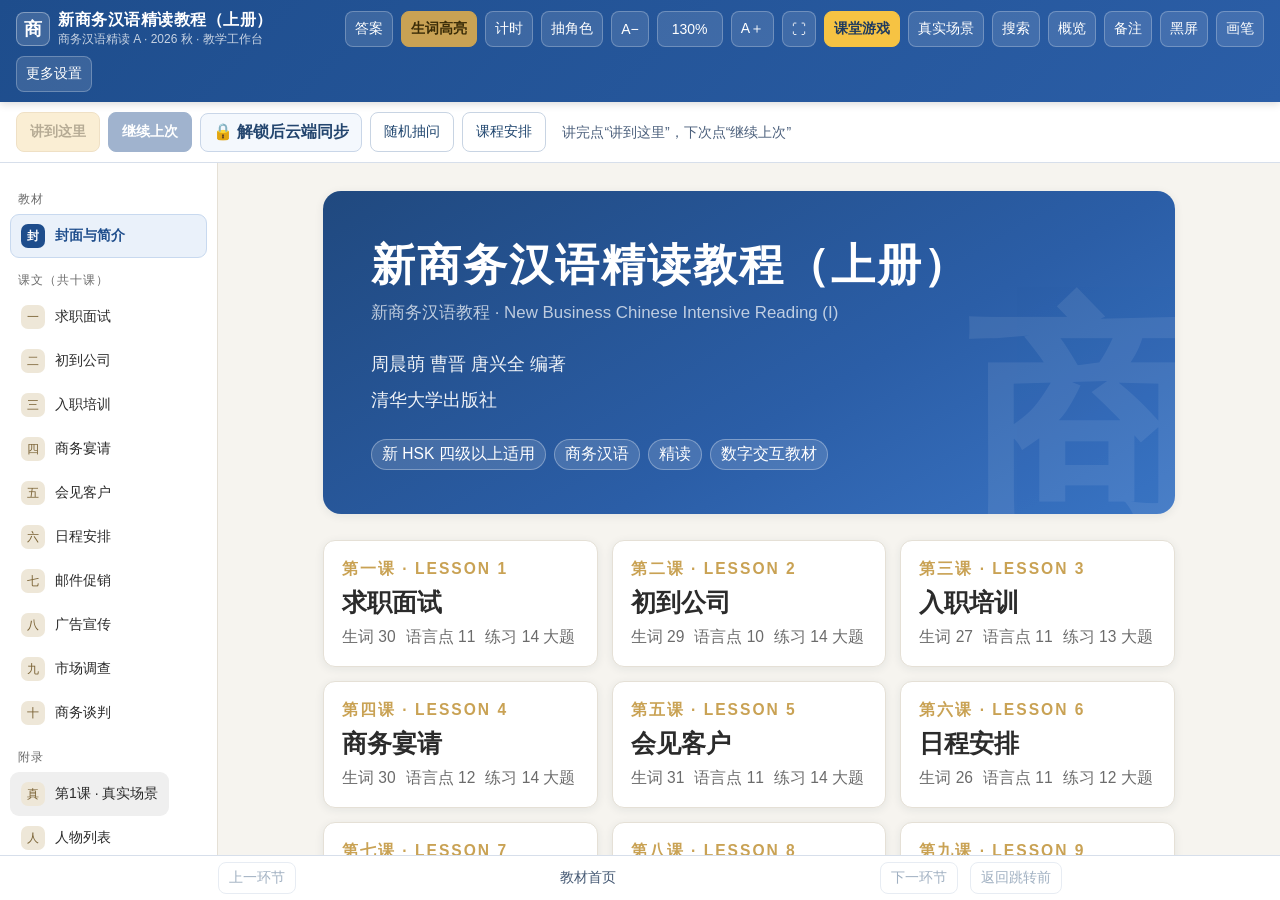
==== commit cfcc0557: "加入第1课课堂抢答游戏" ====
--- a/index.html
+++ b/index.html
@@ -464,6 +464,7 @@
 <link rel="stylesheet" href="assets/character-avatars.css">
 <link rel="stylesheet" href="assets/whiteboard.css">
 <link rel="stylesheet" href="assets/vocab-highlight.css">
+<link rel="stylesheet" href="assets/class-game.css">
 <link rel="icon" href="data:,">
 </head>
 <body class="fs-1">
@@ -1358,5 +1359,6 @@
 <script src="assets/whiteboard.js"></script>
 <script src="assets/lesson-video-entry.js"></script>
 <script src="assets/vocab-highlight.js"></script>
+<script src="assets/class-game.js"></script>
 </body>
 </html>
--- a/assets/class-game.css
+++ b/assets/class-game.css
@@ -0,0 +1,180 @@
+/* 课堂游戏（class-game.js）样式：全部限定在 #cg 和入口按钮内，不影响工作台其他部分。 */
+html.cg-open, html.cg-open body { overflow: hidden; }
+.tbtn.cg-entry { background: #f6c343; color: #1e3a5f; border-color: #f6c343; font-weight: 700; }
+.tbtn.cg-entry:hover { background: #ffd666; }
+.cg-ovbtn { margin: 0 0 8px; background: #f6c343 !important; color: #1e3a5f !important; font-weight: 700; }
+#cg[hidden] { display: none !important; }
+#cg { --u: min(1.25vw, 2vh); --ink: #1f2937; --muted: #6b7280; --line: #e5e7eb; --ok: #16a34a; --bad: #dc2626; --navy: #1e3a5f;
+  position: fixed; inset: 0; z-index: 2147482000; display: flex; flex-direction: column; background: #f6f7fb; color: var(--ink);
+  font-family: "PingFang SC", "Hiragino Sans GB", "Microsoft YaHei", "Noto Sans CJK SC", "Source Han Sans SC", sans-serif; font-size: calc(var(--u) * 1.6); line-height: 1.45; text-align: left; }
+#cg *, #cg *::before, #cg *::after { box-sizing: border-box; }
+#cg button { font: inherit; cursor: pointer; border: 0; border-radius: calc(var(--u) * .6); color: inherit; background: none; }
+#cg button:disabled { opacity: .35; cursor: default; }
+#cg kbd { font: 600 calc(var(--u) * .9)/1 ui-monospace, Menlo, monospace; background: rgba(0,0,0,.08); border-radius: 4px; padding: 2px 5px; margin-left: 6px; }
+#cg .cg-muted { color: var(--muted); }
+#cg .cg-py { font-family: "Noto Sans", "Helvetica Neue", Arial, sans-serif; }
+.cg-top { display: flex; align-items: center; gap: calc(var(--u) * 1); padding: calc(var(--u) * .7) calc(var(--u) * 1.4); background: var(--navy); color: #fff; flex: none; }
+.cg-brand { display: flex; flex-direction: column; line-height: 1.15; min-width: 0; }
+.cg-brand span { font-weight: 800; font-size: calc(var(--u) * 1.6); white-space: nowrap; }
+.cg-brand small { opacity: .75; font-size: calc(var(--u) * 1); white-space: nowrap; }
+.cg-lvltag { padding: calc(var(--u) * .3) calc(var(--u) * 1); border-radius: 999px; font-weight: 700; font-size: calc(var(--u) * 1.2); white-space: nowrap; }
+.cg-prog { flex: 1; display: flex; gap: 4px; min-width: 60px; }
+.cg-seg { flex: 1; height: calc(var(--u) * .55); border-radius: 999px; background: rgba(255,255,255,.18); overflow: hidden; }
+.cg-seg i { display: block; height: 100%; transition: width .3s; }
+.cg-progtxt { font-weight: 700; font-size: calc(var(--u) * 1.2); white-space: nowrap; }
+.cg-timer { position: relative; width: calc(var(--u) * 3.6); height: calc(var(--u) * 3.6); flex: none; }
+.cg-timer svg { position: absolute; inset: 0; transform: rotate(-90deg); }
+.cg-timer circle { transition: stroke-dashoffset 1s linear; }
+.cg-timer span { position: absolute; inset: 0; display: flex; align-items: center; justify-content: center; font-weight: 800; font-size: calc(var(--u) * 1.4); }
+#cg .cg-tb { background: rgba(255,255,255,.14); color: #fff; padding: calc(var(--u) * .45) calc(var(--u) * .9); font-size: calc(var(--u) * 1.1); white-space: nowrap; }
+#cg .cg-tb:hover { background: rgba(255,255,255,.26); }
+#cg .cg-exit { background: #fff; color: var(--navy); font-weight: 700; }
+.cg-stage { flex: 1; min-height: 0; overflow: auto; padding: calc(var(--u) * 1.6) calc(var(--u) * 4) calc(var(--u) * 1); display: flex; flex-direction: column; }
+.cg-center { margin: auto; text-align: center; max-width: 92%; }
+.cg-center h1 { font-size: calc(var(--u) * 4.6); margin: calc(var(--u) * .3) 0 calc(var(--u) * .6); line-height: 1.15; }
+.cg-eyebrow { color: var(--muted); font-size: calc(var(--u) * 1.5); letter-spacing: .1em; }
+.cg-lead { color: var(--muted); font-size: calc(var(--u) * 1.6); }
+.cg-intro h1 { color: var(--c); font-size: calc(var(--u) * 6); }
+.cg-num { display: inline-block; background: var(--c); color: #fff; border-radius: 999px; padding: calc(var(--u) * .3) calc(var(--u) * 1.4); font-weight: 700; font-size: calc(var(--u) * 1.4); }
+.cg-rule { margin: calc(var(--u) * 1.6) auto 0; max-width: calc(var(--u) * 60); background: #fff; border-left: 6px solid var(--c); border-radius: 12px; padding: calc(var(--u) * 1.2) calc(var(--u) * 1.6); font-size: calc(var(--u) * 2); text-align: left; box-shadow: 0 2px 10px rgba(0,0,0,.05); }
+.cg-lvlist { display: flex; flex-wrap: wrap; justify-content: center; gap: calc(var(--u) * .8); margin: calc(var(--u) * 1.6) 0; }
+.cg-lv { background: #fff; border-top: 5px solid var(--c); border-radius: 12px; padding: calc(var(--u) * .8) calc(var(--u) * 1.2); display: flex; flex-direction: column; min-width: calc(var(--u) * 11); box-shadow: 0 2px 8px rgba(0,0,0,.05); }
+.cg-lv b { font-size: calc(var(--u) * 1.5); } .cg-lv span { color: var(--muted); } .cg-lv.off { opacity: .35; }
+.cg-resume { color: var(--navy); font-size: calc(var(--u) * 1.3); margin-bottom: calc(var(--u) * .6); }
+.cg-btns { display: flex; flex-wrap: wrap; gap: calc(var(--u) * .9); justify-content: center; align-items: center; margin-top: calc(var(--u) * 1); }
+#cg .cg-big { background: var(--navy); color: #fff; font-weight: 700; font-size: calc(var(--u) * 1.8); padding: calc(var(--u) * .8) calc(var(--u) * 2.2); border-radius: 14px; }
+#cg .cg-big.ghost { background: #fff; color: var(--navy); border: 2px solid var(--navy); }
+.cg-lsel { font-size: calc(var(--u) * 1.3); color: var(--muted); }
+.cg-lsel select { font: inherit; font-size: calc(var(--u) * 1.3); padding: 4px 8px; border-radius: 8px; border: 1px solid var(--line); max-width: calc(var(--u) * 26); }
+.cg-status { margin-top: calc(var(--u) * 1.4); color: var(--muted); font-size: calc(var(--u) * 1.2); }
+.cg-qhead { display: flex; align-items: center; gap: calc(var(--u) * 1); flex-wrap: wrap; margin-bottom: calc(var(--u) * 1); }
+.cg-qn { font-weight: 800; font-size: calc(var(--u) * 2); }
+.cg-chip { background: #eef2ff; color: #3730a3; border-radius: 999px; padding: 2px calc(var(--u) * .9); font-weight: 600; font-size: calc(var(--u) * 1.2); }
+.cg-src { margin-left: auto; color: var(--muted); font-size: calc(var(--u) * 1.1); }
+.cg-tag { display: inline-block; border-radius: 6px; padding: 1px 8px; font-weight: 700; font-size: .9em; white-space: nowrap; }
+.cg-tag.o { background: #dcfce7; color: #166534; } .cg-tag.a { background: #fef3c7; color: #92400e; } .cg-tag.n { background: #e0e7ff; color: #3730a3; }
+.cg-timesup { align-self: center; background: var(--bad); color: #fff; font-weight: 800; border-radius: 999px; padding: 2px calc(var(--u) * 1.4); font-size: calc(var(--u) * 1.4); margin-bottom: calc(var(--u) * .6); animation: cg-pulse 1s infinite; }
+@keyframes cg-pulse { 50% { transform: scale(1.06); } }
+.cg-prompt { font-size: calc(var(--u) * 3.2); font-weight: 700; line-height: 1.35; text-align: center; margin: calc(var(--u) * .6) 0 calc(var(--u) * 1.4); }
+.cg-prompt.long { font-size: calc(var(--u) * 2.5); }
+.cg-vocab { text-align: center; margin-bottom: calc(var(--u) * 1.2); }
+.cg-bigpy { display: block; font-size: calc(var(--u) * 4.4); font-weight: 700; color: var(--navy); }
+.cg-en { display: block; font-size: calc(var(--u) * 2); color: var(--muted); }
+.cg-def { display: inline-block; margin-top: calc(var(--u) * .6); background: #fff; border-radius: 12px; padding: calc(var(--u) * .5) calc(var(--u) * 1.4); font-size: calc(var(--u) * 2); box-shadow: 0 2px 8px rgba(0,0,0,.05); }
+.cg-scenario { display: flex; align-items: flex-start; gap: calc(var(--u) * 1.2); margin-bottom: calc(var(--u) * 1); }
+.cg-who { flex: none; background: var(--navy); color: #fff; border-radius: 999px; padding: calc(var(--u) * .5) calc(var(--u) * 1); font-weight: 700; font-size: calc(var(--u) * 1.3); }
+.cg-bubble { text-align: left; margin: 0; background: #fff; border-radius: 0 18px 18px 18px; padding: calc(var(--u) * 1) calc(var(--u) * 1.6); box-shadow: 0 2px 10px rgba(0,0,0,.06); }
+.cg-card { background: #fff; border-radius: 14px; padding: calc(var(--u) * 1) calc(var(--u) * 1.6); font-size: calc(var(--u) * 1.9); margin: 0 auto calc(var(--u) * 1); max-width: 90%; }
+.cg-words { display: flex; flex-wrap: wrap; gap: calc(var(--u) * 1); justify-content: center; }
+.cg-words span { background: #fff; border: 3px solid var(--lc); border-radius: 14px; padding: calc(var(--u) * .5) calc(var(--u) * 1.4); font-size: calc(var(--u) * 3); font-weight: 800; display: flex; flex-direction: column; align-items: center; line-height: 1.15; }
+.cg-words small { font-size: calc(var(--u) * 1.2); font-weight: 500; color: var(--muted); }
+.cg-kw { display: flex; flex-wrap: wrap; gap: calc(var(--u) * .7); justify-content: center; margin-bottom: calc(var(--u) * 1); }
+.cg-kw span { background: #fff; border-radius: 10px; padding: 2px calc(var(--u) * .9); font-size: calc(var(--u) * 1.4); }
+.cg-kw b { font-weight: 500; color: var(--muted); margin-left: 6px; font-size: .85em; }
+.cg-opts { display: grid; grid-template-columns: 1fr 1fr; gap: calc(var(--u) * 1); max-width: calc(var(--u) * 76); width: 100%; margin: 0 auto; }
+.cg-opts.three { grid-template-columns: 1fr 1fr 1fr; } .cg-opts.one { grid-template-columns: 1fr; }
+.cg-opt { background: #fff; border: 3px solid var(--line); border-radius: 14px; padding: calc(var(--u) * .8) calc(var(--u) * 1.2); font-size: calc(var(--u) * 2.4); font-weight: 600; display: flex; align-items: center; gap: calc(var(--u) * 1); transition: all .25s; }
+.cg-opts.one .cg-opt { font-size: calc(var(--u) * 1.9); }
+.cg-L { flex: none; width: calc(var(--u) * 2.6); height: calc(var(--u) * 2.6); border-radius: 50%; background: var(--navy); color: #fff; display: flex; align-items: center; justify-content: center; font-size: calc(var(--u) * 1.4); }
+.cg-opt.right { border-color: var(--ok); background: #f0fdf4; transform: scale(1.02); }
+.cg-opt.right .cg-L { background: var(--ok); }
+.cg-opt.dim { opacity: .35; }
+.cg-tfrow { display: flex; gap: calc(var(--u) * 2); justify-content: center; }
+.cg-tf { background: #fff; border: 3px solid var(--line); border-radius: 18px; padding: calc(var(--u) * 1) calc(var(--u) * 5); font-size: calc(var(--u) * 3.4); font-weight: 800; transition: all .25s; }
+.cg-tf.right { border-color: var(--ok); background: #f0fdf4; color: var(--ok); } .cg-tf.dim { opacity: .3; }
+.cg-explain { margin: calc(var(--u) * 1.4) auto 0; max-width: calc(var(--u) * 76); width: 100%; background: #fffbeb; border: 2px solid #fcd34d; border-radius: 14px; padding: calc(var(--u) * .9) calc(var(--u) * 1.4); font-size: calc(var(--u) * 1.7); transition: opacity .25s; }
+.cg-explain.hide { visibility: hidden; opacity: 0; }
+.cg-ans { font-weight: 800; color: var(--ok); font-size: calc(var(--u) * 2); }
+.cg-ctrl { flex: none; display: flex; justify-content: center; gap: calc(var(--u) * .7); padding: calc(var(--u) * .5); flex-wrap: wrap; }
+.cg-ctrl[hidden] { display: none; }
+#cg .cg-ctrl button { background: #fff; border: 1px solid var(--line); padding: calc(var(--u) * .5) calc(var(--u) * 1.1); font-size: calc(var(--u) * 1.25); font-weight: 600; }
+#cg .cg-ctrl button.primary { background: var(--navy); color: #fff; border-color: var(--navy); }
+.cg-board { flex: none; display: flex; gap: calc(var(--u) * 1); align-items: stretch; padding: calc(var(--u) * .7) calc(var(--u) * 1.4); background: #fff; border-top: 1px solid var(--line); min-height: calc(var(--u) * 7); }
+.cg-pickbox { display: flex; align-items: center; gap: calc(var(--u) * 1); }
+#cg .cg-pickbtn { background: linear-gradient(135deg,#f59e0b,#ef4444); color: #fff; font-weight: 800; font-size: calc(var(--u) * 1.8); padding: calc(var(--u) * .9) calc(var(--u) * 1.6); border-radius: 14px; box-shadow: 0 3px 10px rgba(239,68,68,.3); white-space: nowrap; }
+#cg .cg-pickbtn kbd { background: rgba(255,255,255,.25); }
+.cg-cur { min-width: calc(var(--u) * 13); line-height: 1.2; }
+.cg-curname { font-size: calc(var(--u) * 2.4); font-weight: 800; white-space: nowrap; }
+.cg-curname em { font-style: normal; font-size: calc(var(--u) * 1.2); margin-left: 8px; }
+.cg-curno { font-size: calc(var(--u) * 1.1); color: var(--muted); margin-right: 6px; font-weight: 600; }
+.cg-curpts { color: var(--muted); font-size: calc(var(--u) * 1.2); }
+.cg-sbtn { display: flex; gap: 6px; }
+#cg .cg-sbtn button, #cg .cg-grp .bt button { background: #fee2e2; color: var(--bad); font-weight: 800; font-size: calc(var(--u) * 1.6); padding: calc(var(--u) * .4) calc(var(--u) * 1); }
+#cg .cg-sbtn button.plus, #cg .cg-grp .bt button.plus { background: #dcfce7; color: var(--ok); }
+.cg-today { flex: 1; display: flex; flex-wrap: wrap; align-content: center; gap: 6px; border-left: 1px solid var(--line); padding-left: calc(var(--u) * 1); min-width: 0; }
+.cg-todayh { width: 100%; color: var(--muted); font-size: calc(var(--u) * 1.1); }
+.cg-tchip { background: #f0fdf4; color: #166534; border-radius: 999px; padding: 2px calc(var(--u) * .8); font-size: calc(var(--u) * 1.3); white-space: nowrap; }
+#cg .cg-lbbtn { background: var(--navy); color: #fff; font-weight: 700; padding: 0 calc(var(--u) * 1.4); font-size: calc(var(--u) * 1.4); }
+.cg-groups { flex: 1; display: flex; gap: calc(var(--u) * .6); min-width: 0; }
+.cg-grp { flex: 1; position: relative; overflow: hidden; border: 2px solid var(--gc); border-radius: 12px; padding: calc(var(--u) * .4) calc(var(--u) * .6); display: flex; flex-direction: column; gap: 4px; min-width: 0; }
+.cg-grp.top1 { box-shadow: 0 0 0 3px #fcd34d; }
+.cg-grp .row { display: flex; justify-content: space-between; align-items: baseline; gap: 4px; }
+.cg-grp .nm { color: var(--gc); font-weight: 700; font-size: calc(var(--u) * 1.2); white-space: nowrap; overflow: hidden; text-overflow: ellipsis; }
+.cg-grp .sc { font-weight: 800; font-size: calc(var(--u) * 2.2); }
+.cg-grp .bt { display: flex; gap: 4px; } #cg .cg-grp .bt button { flex: 1; font-size: calc(var(--u) * 1.2); padding: 2px; }
+.cg-grp .bar { position: absolute; left: 0; bottom: 0; height: 4px; background: var(--gc); transition: width .3s; }
+.cg-flash { animation: cg-flash .6s; } @keyframes cg-flash { 30% { transform: scale(1.12); color: var(--ok); } }
+/* 抽人揭晓 */
+.cg-pick { position: absolute; inset: 0; z-index: 5; display: flex; align-items: center; justify-content: center; background: rgba(15,23,42,.72); }
+.cg-pick[hidden] { display: none; }
+.cg-pickcard { background: #fff; border-radius: 28px; padding: calc(var(--u) * 2.4) calc(var(--u) * 4); text-align: center; min-width: 55%; max-width: 92%; box-shadow: 0 20px 60px rgba(0,0,0,.35); }
+.cg-picklabel { color: var(--muted); font-size: calc(var(--u) * 1.6); letter-spacing: .2em; }
+.cg-pickname { font-size: calc(var(--u) * 10); font-weight: 900; line-height: 1.15; color: var(--navy); margin: calc(var(--u) * 1) 0; white-space: nowrap; }
+.cg-pick.rolling .cg-pickname { color: #94a3b8; filter: blur(1px); }
+.cg-pick.done .cg-pickname { animation: cg-pop .5s cubic-bezier(.2,1.6,.4,1); color: #c2410c; }
+@keyframes cg-pop { 0% { transform: scale(.6); } 100% { transform: scale(1); } }
+.cg-pickinfo { font-size: calc(var(--u) * 1.6); color: var(--muted); min-height: 1.5em; }
+.cg-pickinfo b { color: var(--ink); }
+.cg-pickbtns { display: flex; gap: calc(var(--u) * .8); justify-content: center; flex-wrap: wrap; margin-top: calc(var(--u) * 1.4); min-height: calc(var(--u) * 4); }
+#cg .cg-pickbtns button { background: #f1f5f9; padding: calc(var(--u) * .6) calc(var(--u) * 1.4); font-size: calc(var(--u) * 1.5); font-weight: 700; }
+#cg .cg-pickbtns button.plus { background: #16a34a; color: #fff; font-size: calc(var(--u) * 2.4); padding: calc(var(--u) * .4) calc(var(--u) * 2.2); }
+#cg .cg-pickbtns button.minus { background: #fee2e2; color: var(--bad); font-size: calc(var(--u) * 2.4); padding: calc(var(--u) * .4) calc(var(--u) * 1.8); }
+#cg .cg-pickbtns button.dark { background: var(--navy); color: #fff; }
+.cg-sep { width: calc(var(--u) * 1.5); }
+/* 积分榜 */
+.cg-lb { display: flex; flex-direction: column; min-height: 0; flex: 1; }
+.cg-lbhead { display: flex; justify-content: space-between; align-items: flex-end; gap: 1em; flex-wrap: wrap; margin-bottom: calc(var(--u) * 1); }
+.cg-lbhead h1 { margin: 0; font-size: calc(var(--u) * 3.6); }
+.cg-lbhead .cg-btns { margin: 0; }
+.cg-lbbody { flex: 1; min-height: 0; display: grid; grid-template-columns: 1.35fr 1fr; gap: calc(var(--u) * 1.6); }
+.cg-top10 { display: flex; flex-direction: column; gap: calc(var(--u) * .45); min-height: 0; overflow: auto; }
+.cg-t10 { display: grid; grid-template-columns: calc(var(--u) * 3.4) minmax(0, 10em) 1fr auto calc(var(--u) * 4.5); align-items: center; gap: calc(var(--u) * .8); background: #fff; border-radius: 12px; padding: calc(var(--u) * .35) calc(var(--u) * 1); box-shadow: 0 1px 4px rgba(0,0,0,.05); }
+.cg-t10r { width: calc(var(--u) * 2.8); height: calc(var(--u) * 2.8); border-radius: 50%; background: #e2e8f0; display: flex; align-items: center; justify-content: center; font-weight: 800; font-size: calc(var(--u) * 1.5); }
+.cg-t10.m1 .cg-t10r { background: #fbbf24; color: #fff; } .cg-t10.m2 .cg-t10r { background: #94a3b8; color: #fff; } .cg-t10.m3 .cg-t10r { background: #d97706; color: #fff; }
+.cg-t10n { font-weight: 800; font-size: calc(var(--u) * 2.2); white-space: nowrap; overflow: hidden; text-overflow: ellipsis; }
+.cg-t10b { height: calc(var(--u) * .9); background: #f1f5f9; border-radius: 999px; overflow: hidden; }
+.cg-t10b i { display: block; height: 100%; background: linear-gradient(90deg,#60a5fa,#2563eb); border-radius: 999px; }
+.cg-t10d { color: var(--ok); font-weight: 700; font-size: calc(var(--u) * 1.2); white-space: nowrap; }
+.cg-t10s { text-align: right; font-weight: 900; font-size: calc(var(--u) * 2.6); color: var(--navy); }
+.cg-empty { margin: auto; color: var(--muted); font-size: calc(var(--u) * 1.8); text-align: center; }
+.cg-all { display: flex; flex-direction: column; min-height: 0; background: #fff; border-radius: 14px; box-shadow: 0 1px 4px rgba(0,0,0,.05); overflow: hidden; }
+.cg-tabs { display: flex; border-bottom: 1px solid var(--line); }
+#cg .cg-tabs button { flex: 1; padding: calc(var(--u) * .6); font-weight: 700; font-size: calc(var(--u) * 1.3); color: var(--muted); border-radius: 0; }
+#cg .cg-tabs button.on { color: var(--navy); box-shadow: inset 0 -3px 0 var(--navy); }
+.cg-scroll { flex: 1; overflow: auto; min-height: 0; }
+#cg table { width: 100%; border-collapse: collapse; font-size: calc(var(--u) * 1.3); }
+#cg th, #cg td { padding: calc(var(--u) * .35) calc(var(--u) * .7); border-bottom: 1px solid #f1f5f9; text-align: left; vertical-align: top; }
+#cg th { position: sticky; top: 0; background: #f8fafc; color: var(--muted); font-weight: 600; white-space: nowrap; }
+.cg-rank { margin: calc(var(--u) * 1.4) auto 0; max-width: calc(var(--u) * 56); text-align: left; }
+.cg-rk { display: grid; grid-template-columns: 2em 7em 1fr 3em; align-items: center; gap: 10px; font-size: calc(var(--u) * 1.6); }
+.cg-rk .n { font-weight: 800; } .cg-rk .b { height: 12px; background: #f1f5f9; border-radius: 999px; overflow: hidden; } .cg-rk .b i { display: block; height: 100%; } .cg-rk .s { text-align: right; font-weight: 800; }
+/* 设置弹窗 */
+.cg-ov { position: absolute; inset: 0; z-index: 6; background: rgba(15,23,42,.5); display: none; align-items: center; justify-content: center; }
+.cg-ov.show { display: flex; }
+.cg-panel { background: #fff; border-radius: 18px; width: min(1100px, 94vw); max-height: 90vh; overflow: auto; padding: 22px 28px; font-size: 16px; line-height: 1.6; }
+.cg-panel h2 { margin: 0 0 8px; font-size: 24px; } .cg-panel h3 { margin: 16px 0 6px; font-size: 18px; }
+.cg-panel label { display: block; margin: 3px 0; }
+.cg-panel label.cg-chk { display: inline-flex; align-items: center; gap: 4px; margin: 3px 12px 3px 0; min-width: 7.5em; }
+.cg-panel input[type=text], .cg-panel input[type=number], .cg-panel select { font: inherit; padding: 3px 6px; border: 1px solid var(--line); border-radius: 6px; }
+.cg-panel details { margin-top: 12px; } .cg-panel summary { cursor: pointer; font-weight: 700; color: var(--navy); }
+.cg-panel #cg-gnames { display: flex; flex-wrap: wrap; gap: 8px; } .cg-panel #cg-gnames label { display: flex; align-items: center; gap: 6px; }
+.cg-dot { width: 12px; height: 12px; border-radius: 50%; display: inline-block; }
+.cg-absent, .cg-assign { display: flex; flex-wrap: wrap; }
+#cg .cg-pbtn { background: #f1f5f9; padding: 6px 14px; margin: 4px 8px 4px 0; font-weight: 600; font-size: 16px; }
+#cg .cg-pbtn.dark { background: var(--navy); color: #fff; }
+.cg-help { color: var(--muted); font-size: 14px; background: #f8fafc; border-radius: 10px; padding: 10px 14px; margin-top: 8px; }
+.cg-pact { margin-top: 16px; text-align: right; }
+.cg-panel table { font-size: 14px !important; }
+.cg-toast { position: absolute; left: 50%; bottom: calc(var(--u) * 10); transform: translateX(-50%); z-index: 7; background: rgba(15,23,42,.92); color: #fff; border-radius: 12px; padding: 10px 20px; font-size: calc(var(--u) * 1.4); max-width: 80vw; }
+.cg-toast[hidden] { display: none; }
+@media (prefers-reduced-motion: reduce) { #cg * { animation: none !important; transition: none !important; } }
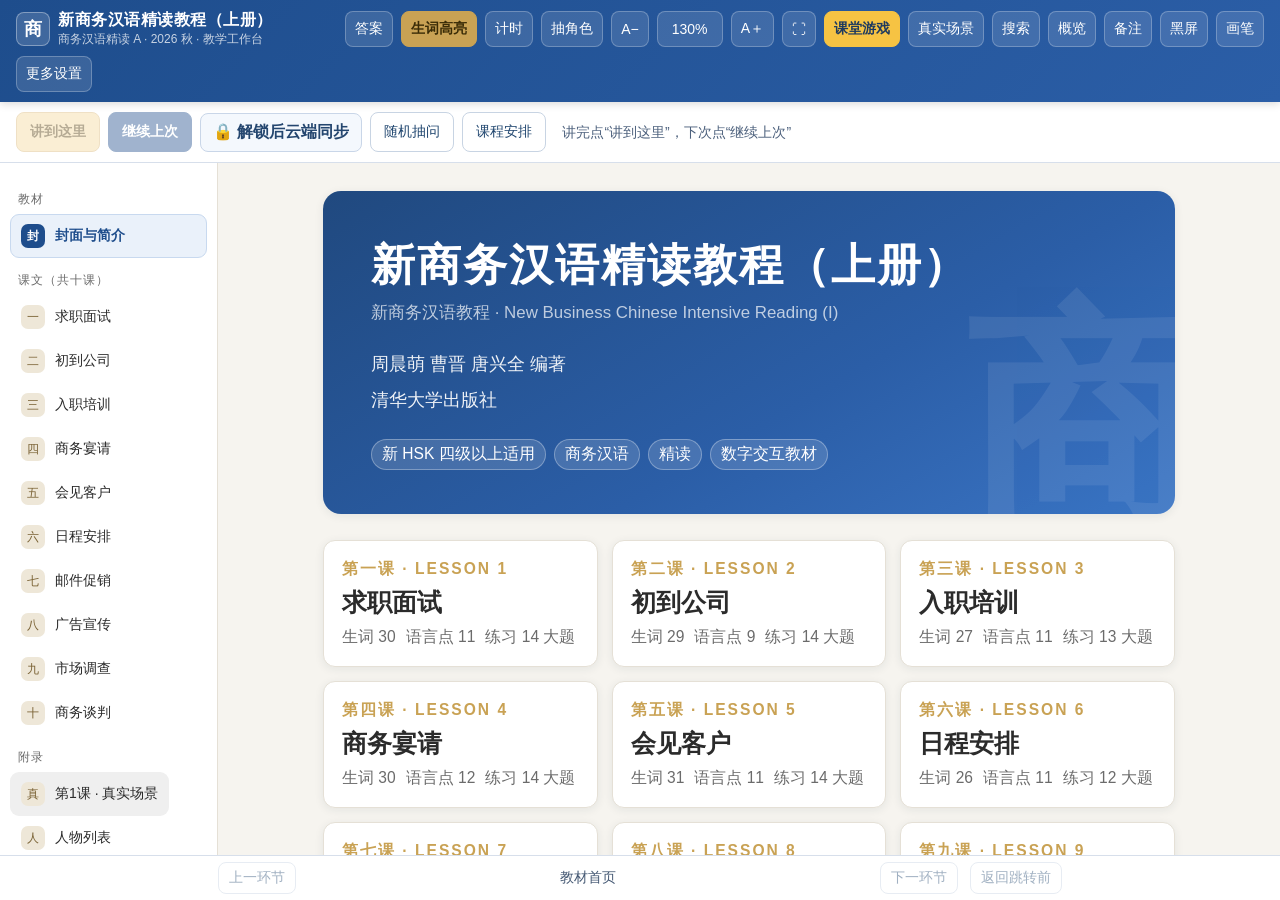
==== commit 77c7a761: "Merge repeated lesson 2 grammar sentence into one entry" ====
--- a/index.html
+++ b/index.html
@@ -505,7 +505,7 @@
 </div>
 
 <script>
-const BOOK_DATA = {"meta": {"book": "新商务汉语精读教程（上册）", "series": "新商务汉语教程 · New Business Chinese Intensive Reading (I)", "authors": "周晨萌 曹晋 唐兴全 编著", "publisher": "清华大学出版社", "characters": [{"name": "王中", "role": "新锐公司销售部新进职员"}, {"name": "高雷", "role": "新锐公司副总经理"}, {"name": "张强", "role": "新锐公司人力资源部经理"}, {"name": "吴云", "role": "新锐公司销售部经理"}, {"name": "陈新", "role": "新锐公司财务部经理"}, {"name": "赵伟", "role": "新锐公司人力资源部人事助理"}, {"name": "李丽", "role": "新锐公司销售部职员"}, {"name": "李一冰", "role": "天乐公司（新锐公司的合作公司之一）总经理"}, {"name": "张畅", "role": "佳培广告公司（新锐公司的合作公司之一）经理"}, {"name": "大卫", "role": "中天国际有限公司（新锐公司的合作公司之一）亚洲区副总经理"}, {"name": "彼得", "role": "中天国际有限公司（新锐公司的合作公司之一）亚洲区技术总监"}]}, "lessons": [{"id": 1, "title": "求职面试", "daodu": ["你参加过面试吗？在面试的时候，你应该怎么介绍自己？", "如果你是公司的人事经理，在面试过程中，你会问什么问题呢？", "你觉得面试的时候应该注意什么？"], "hexinjv": ["我毕业于对外经济贸易大学。", "工资不是最重要的，重要的是工作岗位适合自己。", "短则30分钟，长则几个小时。", "自我介绍，就如同商品广告。"], "duihua": {"intro": "王中去新锐公司应聘，新锐公司高副总经理和人力资源部张经理对小王进行了面试。", "lines": [{"speaker": "场景", "text": "（面试会场）"}, {"speaker": "张经理", "text": "你好！欢迎你来应聘。"}, {"speaker": "小王", "text": "您好！很高兴能有这次面试机会。这是我的求职简历。"}, {"speaker": "张经理", "text": "谢谢！请你做一个简单的自我介绍。"}, {"speaker": "小王", "text": "好的。我叫王中，今年 23 岁，毕业于对外经济贸易大学，专业是国际经济与贸易。"}, {"speaker": "高副总经理", "text": "你选择这份工作的动机是什么？"}, {"speaker": "小王", "text": "我在网上看到了贵公司的招聘启事，觉得贵公司提供的工作岗位与我的专业很对口，因此我很感兴趣，希望能在这儿发挥出自己的优势。"}, {"speaker": "张经理", "text": "你觉得你从事这份工作有什么优势？"}, {"speaker": "小王", "text": "我了解经济贸易方面的基本理论和方法，对国际经贸行业的现状比较熟悉，之前在其他类似公司有过比较多的实习经历，有一定的工作经验。最主要的是，我很喜欢从事这方面的工作。"}, {"speaker": "张经理", "text": "你的外语水平怎么样？"}, {"speaker": "小王", "text": "我用英语和国外客户沟通是没有问题的，口语、听力和写作能力都还不错。另外，我还学过一点儿德语。"}, {"speaker": "张经理", "text": "你有过这方面的工作经验吗？"}, {"speaker": "小王", "text": "我毕业后在一家小公司工作过三个月，有一定的实践经验。"}, {"speaker": "高副总经理", "text": "那为什么选择跳槽呢？"}, {"speaker": "小王", "text": "在这三个月内，我积累了一定的工作经验，但觉得原有的岗位不太适合自己，所以想在更高的平台上锻炼自己。"}, {"speaker": "高副总经理", "text": "你对工资有什么要求？对这份工作有什么期望和目标吗？"}, {"speaker": "小王", "text": "我刚参加工作，工资不是最重要的，重要的是工作岗位适合自己，自己能在工作中发挥自己的能力，得到提高，为公司的发展做出贡献。"}, {"speaker": "张经理", "text": "你还有什么问题想了解的吗？"}, {"speaker": "小王", "text": "没有了。"}, {"speaker": "高副总经理", "text": "好的。刚才看了你的简历，听了你的介绍，我们觉得你很适合这份工作。欢迎你加入我们公司！"}, {"speaker": "小王", "text": "是吗？那太好了！非常感谢贵公司能给我这次工作机会！"}]}, "lijie": [{"type": "judge", "title": "一、判断对错", "items": [{"text": "小王毕业于对外经济贸易大学，专业是国际金融。", "answer": false}, {"text": "因为新锐公司工资很高，所以小王选择去新锐公司工作。", "answer": false}, {"text": "小王的外语能力比较好，他精通英语和法语。", "answer": false}, {"text": "小王是一个不负责任的员工，经常性地跳槽。", "answer": false}, {"text": "小王在很多个公司实习或工作过，积累了很多经验。", "answer": true}]}, {"type": "open", "title": "二、回答问题", "items": ["小王是怎么想到去新锐公司应聘的？", "面试小王的考官都有谁？", "小王认为自己从事这份工作有哪些优势？", "小王对工资有什么要求？", "下列问题中，哪一个没有在面试过程中出现？\nA．选择工作的动机　B．工作经验　C．教育背景\nD．工资　E．恋爱经历　F．外语水平"]}], "duihua_shengci": [{"word": "应聘", "pos": "动词", "def": "接受聘请，常指去公司等寻找工作机会", "pinyin": "yìng pìn"}, {"word": "人力资源部", "pos": "名词", "def": "公司的人事部门 (Human Resource, HR)", "pinyin": "rén lì zī yuán bù"}, {"word": "面试", "pos": "动词、名词", "def": "当面考查、测试", "pinyin": "miàn shì"}, {"word": "简历", "pos": "名词", "def": "对个人学习、经历、特长、爱好及其他有关情况所作的简单的介绍", "pinyin": "jiǎn lì"}, {"word": "动机", "pos": "名词", "def": "推动人从事某种活动的念头", "pinyin": "dòng jī"}, {"word": "招聘", "pos": "动词", "def": "用公告的方式招员工", "pinyin": "zhāo pìn"}, {"word": "启事", "pos": "名词", "def": "一种应用文，公开贴在墙上、登在报刊上陈述一件事", "pinyin": "qǐ shì"}, {"word": "发挥", "pos": "动词", "def": "把内在的性质或能力表现出来", "pinyin": "fā huī"}, {"word": "优势", "pos": "名词", "def": "超过同类事物中其他情况的形势。反义词为“劣势”", "pinyin": "yōu shì"}, {"word": "沟通", "pos": "动词、名词", "def": "人与人之间、人与群体之间思想与感情的传递和返回的过程，目的是使思想达成一致和感情的通畅", "pinyin": "gōu tōng"}, {"word": "跳槽", "pos": "动词", "def": "离开原来的工作，另外寻找工作", "pinyin": "tiào cáo"}, {"word": "积累", "pos": "动词", "def": "逐渐聚集", "pinyin": "jī lěi"}, {"word": "锻炼", "pos": "动词", "def": "通过生产劳动、社会斗争和工作实践，使觉悟、工作能力等提高", "pinyin": "duàn liàn"}, {"word": "期望", "pos": "动词、名词", "def": "对人或事物的未来有所等待，希望", "pinyin": "qī wàng"}, {"word": "贡献", "pos": "动词、名词", "def": "对国家或人民做的有益的事", "pinyin": "gòng xiàn"}], "duihua_yuyandian": [{"num": "1", "sentence": "毕业于对外经济贸易大学。", "explanation": ["动词＋于＋宾语：动词后的“于”与“在”“跟”“从”的意思相同，其后可以是处所或时间词语，也可以是其他有关的内容。“于”多用在书面语中。", "形容词＋于＋宾语：这里的“于”跟“比”“对”相当，其后的词语也多是“比”和“对”的对象。这时的“于”既可用在口语中，也可用在书面语中。", "很多时候，“于”用在一个形容词的后面，表示“在……方面很……”，而这样的结构往往已经固化为一个词语。比如“善于”“敢于”“勇于”等。"], "examples": ["这个公司成立于 30 年前。（在）", "李小姐毕业于 1989 年。（在）", "老师的年龄相当于我的三倍。（跟、和）", "他毕业于北京大学。（从）", "我们班的学生多于他们班。（比）", "这样做有利于大家的健康。（对）", "他善于和人沟通，所以有很多朋友。", "我不是一个安于现状的人，总是想着改变。", "真正的勇士总是敢于直面困难，决不后退。"], "extra": ""}, {"num": "2", "sentence": "觉得贵公司提供的工作岗位与我的专业很对口。", "explanation": ["“对口”，形容词，互相联系的两方在工作内容和性质上相一致。常见的搭配有：专业对口、对口公司。"], "examples": ["你想专业对口，发挥专长，这是很自然的事情。", "他们公司正好是我们公司的对口公司。", "中国东部地区要进一步搞好对西部地区的对口支持和技术合作。"], "extra": ""}, {"num": "3", "sentence": "之前在其他类似公司有过比较多的实习经历。", "explanation": ["“实习”，动词，意思是把学到的理论知识拿到实际工作中去应用和检验，以锻炼工作能力。"], "examples": ["每个大学生都应该去一些公司进行社会实习。", "经理很认真地指导我的工作，好像我是一个来这儿实习的学生。", "我们公司今年会招聘一些实习生，你可以投简历来这儿实习。", "你的实习报告写完了吗？老师催我们交呢。"], "extra": "注意：实习—实践\n“实践”，动词，实际去做，实行。也可以用作名词，意思是指改造自然和社会的有意识的活动。\n员工可以用这 20% 的时间实践，可以进行大量的测试，不用担心犯错。\n这个伟大的梦想需要我们努力去探索和实践。\n这个理论在实践中行得通吗？\n理论和实践相结合才能更好地发挥作用。\n即学即用：用“实习／实践”填空\n(1) 小王读书的时候就很注重参加各类社会___活动，假期的时候也经常会去一些机构___，这让他在求职过程中很有优势。\n(2) 学生会开展了丰富多彩的社会___活动，同时还与各个跨国公司进行联系，为同学们提供了很多___岗位."}, {"num": "4", "sentence": "我毕业后在一家小公司工作过三个月，有一定的实践经验。", "explanation": ["“经验”，名词，从多次的工作或活动中得到的知识或技能。在现代汉语中，经验不可以用作动词。"], "examples": ["他是一个经验丰富的老师。", "对这件事的处理，他是有经验的。"], "extra": "注意：经验—经历\n“经历”，动词，亲身遇到过、体验过。也可以用作名词，意思是亲身见过、做过或遭遇过的事。\n几年前他曾经经历过一次车祸。\n我在北京的留学经历使我在求职时很有优势。\n即学即用：用“经验／经历”填空\n(1) 他是一位___丰富的警察，在十年的时间里___了很多大的案件。\n(2) 正因为他___了很多事情，才积累了丰富的实践___。"}, {"num": "5", "sentence": "工资不是最重要的，重要的是工作岗位适合自己。", "explanation": ["“……不是最重要的，重要的是……”，以对比的方式，指出更重要的方面。", "这个句子还可以用“不是……而是……”的结构来表达：", "类似的表达还有："], "examples": ["选择什么不是最重要的，重要的是你怎么做。", "知识本身并不是最重要的，重要的是掌握知识的能力。", "选择什么工作不是最重要的，重要的是你怎么去做。", "最重要的不是工资，而是工作岗位适合自己。", "我最高兴的不是他这次考试的好成绩，而是他第一次在考试前进行了认真的准备。", "最让人生气的不是商品的质量，而是商场负责人对待这件事的态度。"], "extra": ""}], "duihua_lianxi": [{"type": "open", "title": "一、写出下列词语的反义词", "items": ["熟悉", "优势", "积累", "提高"]}, {"type": "open", "title": "二、在横线上填写可以搭配的词语", "items": ["贡献", "熟悉", "积累", "发挥", "招聘", "对口", "实践", "锻炼"]}, {"type": "fill", "title": "三、选词填空", "bank": ["动机", "贡献", "期望", "积累", "沟通", "发挥"], "items": [{"text": "经过十年的辛勤工作，他___了一定的资金，可以独立创业开公司了。", "answer": "积累"}, {"text": "中国的父母都___自己的孩子能成为一个优秀的成功者。", "answer": "期望"}, {"text": "这个孩子是个很认真的学生，他没有任何___去抄别人的试卷啊。", "answer": "动机"}, {"text": "很多时候，矛盾的产生都源于缺乏___，只要大家互相解释清楚了，就不会有这么多误会。", "answer": "沟通"}, {"text": "你们公司的平台太小了，使得小王无法___他的才能，真的是大材小用了。", "answer": "发挥"}, {"text": "他是我们公司的老员工，为公司的发展做出了很大___。", "answer": "贡献"}]}, {"type": "open", "title": "四、仿照例句完成句子", "items": ["1．我是来参加今天下午的面试的。\n___是来___的。\n___是___的。", "2．工资不是最重要的，重要的是工作岗位适合自己。\n___不是最重要的，重要的是___。\n___不是最重要的，重要的是___。", "3．他毕业于对外经济贸易大学。\n___于___。\n___于___。", "4．这份工作最重要的不是工资，而是工作岗位适合自己。\n最___不是___，而是___。\n最___不是___，而是___。"]}, {"type": "open", "title": "五、看谁答得好", "items": ["求职过程中求职者经常会被问到什么问题？我们应该怎么回答比较好？和朋友们一起练习一下吧。", "提问：你可以做一个自我介绍吗？　回答：___", "提问：___　回答：___", "提问：___　回答：___", "提问：___　回答：___"]}, {"type": "open", "title": "六、看谁演得好", "items": ["场景：求职面试会场\n人物1：求职者　任务：参加求职面试。\n人物2：人力资源部经理　任务：主要负责向求职者提问，并回答问题。\n人物3：人力资源部助理　任务：向求职者提问，并回答问题。\n角色扮演：和你身边的两位同学分别扮演上面的人物，模拟真实的场景，展开一段对话。"]}], "kewen": {"title": "面试方法", "paragraphs": ["求职面试好像相亲一样。企业希望在短则 30 分钟，长则几个小时的面试过程中，选出适合企业岗位工作要求的最佳人选，而应聘者也希望通过面试，展示自己，最终应聘成功。", "面试前，应聘者需要积极进行准备，仔细阅读招聘启事，明确招聘启事中对工作岗位的要求。然后，应聘者最好了解一下企业的基本现状，比如企业的规模和发展模式、主要产品或服务等，并对企业文化、经营理念进行一些了解。在此基础上，应聘者要为自己做一份内容全面并有针对性的个人简历，说明自己的基本情况以及对工作岗位的认识。此外，在正式参加面试前，求职者最好根据公司的特点选择一套得体的服装。", "面试当天，一定不要迟到，最好能提前 10 分钟到面试地点。到达目的地后求职者应耐心等候，许多公司会要求求职者填写一份应聘表格。面试时，经常会被问到一些常见问题，对这些问题要提前准备答案，这会使自己在面试的时候更从容。比如，一般面试官都会先请应聘者做一下自我介绍。而一段短短的自我介绍，其实是为进入更深入的面谈而设计的。一两分钟的自我介绍，就如同商品广告，在有限的时间内，针对客户的需要，将自己最美好的一面，毫无保留地表现出来，不但要给对方留下深刻的印象，还要立刻能引发购买欲。另外，面试中还会涉及工作经验、求职动机、薪资要求、处理突发问题的能力等。对这些常见问题进行充分的准备是面试成功的重要基础。", "面试时，良好的语言表达也很重要。首先，在发音上，要求发音清楚、声音自然；其次，在表达上，要尽量减少口头语；最后，在回答问题时要简练，不要过多谈论无关的事情。", "面试即将结束时，求职者不要在面试官面前表现出急着想离开的样子，也不要在当时就急切地问“请问我下次的面试时间是在何时”或是“您认为我怎么样”之类的问题。面试结束后的一段时间内一定要注意电话是否畅通，不要让自己错过时机。"]}, "kewen_shengci": [{"word": "展示", "pos": "动词", "def": "展现，显示，摆出来让人看。如“给你展示一下我的成果”", "pinyin": "zhǎn shì"}, {"word": "模式", "pos": "名词", "def": "某种事物的标准形式或者使人可以照着做的标准样式", "pinyin": "mó shì"}, {"word": "理念", "pos": "名词", "def": "看法、思想、思维活动的成果。如“人生理念、教学理念、办学理念、投资理念、管理理念”", "pinyin": "lǐ niàn"}, {"word": "得体", "pos": "形容词", "def": "言行恰到好处。比如“服装得体”“举止得体”", "pinyin": "dé tǐ"}, {"word": "从容", "pos": "形容词", "def": "指人镇定、时间充足", "pinyin": "cóng róng"}, {"word": "设计", "pos": "动词、名词", "def": "为做某项工作或进行某项工程而事先制定方案、计划、图样等；也可以指这些方案、计划、图样等", "pinyin": "shè jì"}, {"word": "如同", "pos": "动词", "def": "就好像。常见的结构“如同……一样”", "pinyin": "rú tóng"}, {"word": "保留", "pos": "动词", "def": "使继续存在。如“保留了下来”", "pinyin": "bǎo liú"}, {"word": "涉及", "pos": "动词", "def": "关联到，牵连到。指的是事物的关联状态", "pinyin": "shè jí"}, {"word": "薪资", "pos": "名词", "def": "工资，劳动报酬的钱", "pinyin": "xīn zī"}, {"word": "突发", "pos": "动词", "def": "突然发生，出人意料地发生。如“突发事件”", "pinyin": "tū fā"}, {"word": "充分", "pos": "形容词", "def": "足够", "pinyin": "chōng fèn"}, {"word": "简练", "pos": "形容词", "def": "简明精练。如“文笔简练、语言简练”", "pinyin": "jiǎn liàn"}, {"word": "急切", "pos": "形容词", "def": "紧急迫切", "pinyin": "jí qiè"}, {"word": "畅通", "pos": "形容词", "def": "无阻碍地通行或通过", "pinyin": "chàng tōng"}], "kewen_yuyandian": [{"num": "1", "sentence": "企业希望在短则 30 分钟，长则几个小时的面试过程中，选出适合企业岗位工作要求的最佳人选。", "explanation": ["“……则……，……则……”，“则”前加正反义形容词，表示可能的情况，类似于“……的话……，……的话……”。"], "examples": ["一些专家认为，短则三年，长则五年，存款上限放开的政策会很快开始实行。", "有的人认为，未来一段时间，房价肯定会下跌，短则数月，长则两三年。", "交通运输问题处理不好，轻则耽误人们的学习工作，重则可以使整个城市陷入混乱。", "噪声污染过大，轻则失眠睡不着，重则会导致一系列生理和心理疾病。"], "extra": ""}, {"num": "2", "sentence": "而应聘者也希望通过面试，展示自己，最终应聘成功。", "explanation": ["“而”，连词，可连接词、短语和分句，表示多种关系，比如并列关系、承接关系、转折关系、递进关系等。"], "examples": ["他是一个善良而大方的人。", "大家都在认真地上课，而他却在玩手机。", "我们公司更重视根据客观条件的限制而采取相应的行动。", "而一段短短的自我介绍，其实是为进入更深入的面谈而设计的。"], "extra": ""}, {"num": "3", "sentence": "应聘者要为自己做一份内容全面并有针对性的个人简历。", "explanation": ["“针对”，动词，对准某个目标或对象，可用于句首。", "另外，“针对”还可以指“专有所指”。"], "examples": ["我们要针对儿童的心理特点进行教育。", "针对这个问题，我们讨论过好几次。", "我这么说不是针对某个人，而是针对这种现象。", "这件事是针对我来的。"], "extra": "即学即用\n(1) ___市场需求，他们开发了多样化的产品。\n(2) 这些话都是___这个问题说的。"}, {"num": "4", "sentence": "其实是为进入更深入的面谈而设计的。", "explanation": ["“其实”，表示说明事情的真实情况。一般前后意思上往往有转折，说明上文所说的不是真实的，需要用下文更正。例如："], "examples": ["我们都以为小王出国了，其实他仍然在国内。", "他说他很熟悉北京，其实他和我一样，也不太熟悉。"], "extra": "即学即用：请用“其实”完成对话\n(1) A：山田总说自己的汉语水平不太高，也不了解北京。\nB：其实他___。\n(2) A：我今天才知道，王总原来喜欢吃中餐。\nB：你搞错了吧，估计他是不好意思，其实___。"}, {"num": "5", "sentence": "一两分钟的自我介绍，就如同商品广告。", "explanation": ["“就如同”，就好像，表示比喻。比喻句常见的结构是“（好）像……一样（似的）”，而“如”“如同”“犹如”是比喻句中比较文雅、书面的比喻词。", "“就”则表示强调。"], "examples": ["平静的湖面就如同一面大大的银镜。", "他急得就如同热锅上的蚂蚁。", "这就是我住的宾馆。", "他家就在电影院东边。", "大夫越不让我出院，我就越想出院。", "我就不相信我赶不上他。"], "extra": ""}, {"num": "6", "sentence": "针对客户的需要，将自己最美好的一面，毫无保留地表现出来。", "explanation": ["“毫无”，一点儿也没有。后面一般接名词，组成四字短语。"], "examples": ["你这样做是毫无道理的。", "他跟这件事毫无关系。", "他的病太重了，医生也毫无办法。"], "extra": "注意：毫无—毫不\n“毫不”，一点儿也不。后面一般接动词或形容词，组成四字短语。\n他批评别人的时候毫不留情。\n毫不夸张地说，他真是一个很没主见的人。\n他毫不犹豫地答应了我的要求。\n即学即用：用“毫无／毫不”填空\n(1) ___疑问，未成年人吸烟应该加以禁止。\n(2) 他成绩虽然已经很好了，但在学习上仍然___松懈。\n(3) 他一下子变得___主意了。\n(4) 我对这个问题至今___头绪。"}], "kewen_lianxi": [{"type": "match", "title": "一、词语连线", "items": [["表现", "从容"], ["衣着", "得体"], ["语言", "简练"], ["表情", "自然"], ["准备", "充分"], ["错过", "机会"], ["突发", "事件"], ["保留", "职位"], ["贴近", "生活"], ["处理", "问题"]]}, {"type": "fill", "title": "二、选词填空", "bank": ["展示", "模式", "常见", "得体", "从容", "涉及", "突发", "理念"], "items": [{"text": "虽然形势很紧张，但他表现得非常___。", "answer": "从容"}, {"text": "他详细介绍了旅游过程中的___问题。", "answer": "常见"}, {"text": "过去几十年，中国经济的发展___以经济的高速增长为主要目标。", "answer": "模式"}, {"text": "我们一定要抓紧训练，把最精彩的表演___给观众。", "answer": "展示"}, {"text": "这次研讨会的内容___生物医药、新能源等很多领域。", "answer": "涉及"}, {"text": "当我们在遇到一些___事件的时候，一定要镇定。", "answer": "突发"}, {"text": "在面试时，___的语言表达是成功的基础。", "answer": "得体"}, {"text": "这家企业有着先进的经营___。", "answer": "理念"}]}, {"type": "open", "title": "三、连词成句", "items": ["如同美丽人间西湖的仙境", "清楚发展我们应该职业未来自己的", "参加得体时宴会我们要服装选择的", "是认真基础好学习成绩是取得的", "他最佳适合这个人选岗位是的"]}, {"type": "open", "title": "四、用所给词语完成句子", "items": ["你有什么困难就告诉我们，___。（尽量）", "你现在感冒很严重，___。（最好）", "我们积极了解用户需求，认真为用户考虑，___。（而）", "___，这家企业推出了不少保健产品。（针对）", "大家都说我汉语说得好，___。（其实）"]}, {"type": "open", "title": "五、用所给词语改写句子", "items": ["1．毫无\n你这样做一点儿意义都没有。\n改写：___。\n关于这件事我们调查了半个月，一点儿收获也没有。\n改写：___。", "2．……则……，……则……\n我想他一定能取得成功的，可能在两三年后，也可能在六七年后。\n改写：___。\n这件事的后果很严重，可能会使销售额降低，也可能会使公司倒闭。\n改写：___。"]}, {"type": "open", "title": "六、任务练习", "items": ["看谁说得好\n根据王中的个人简历，向你的同学们介绍一下王中吧。", {"kind": "table", "rows": [["姓名", "王中", "性别", "男", {"t": "照片", "r": 3}], ["出生日期", "1993 年 4 月 2 日", "籍贯（jí guàn）", "中国北京"], ["联系电话", "× × × × × × × × ×", "E-mail", "× × × × @ × × × × .com"], ["教育经历", {"t": "2010 年 9 月—2014 年 7 月，对外经济贸易大学，经济学专业，本科", "c": 4}], [{"t": "工作经历", "r": 3}, {"t": "2011 年 1 月—2 月，三星公司中国有限公司，销售部，实习生", "c": 4}], [{"t": "2012 年 7 月—8 月，西门子公司中国有限公司，人力资源部，实习生", "c": 4}], [{"t": "2013 年 7 月—8 月，京东商城有限公司，售后服务部，实习生", "c": 4}], ["获奖经历", {"t": "2013 年度一等奖学金", "c": 4}], ["求职意向", {"t": "销售专员", "c": 4}], ["自我评价", {"t": "性格开朗，容易与人相处；专业扎实，有相关工作经验。", "c": 4}]]}, "看谁写得好\n某汽车公司正在招聘一名销售员，假如你现在是一名求职者，请参考下边的招聘启事写一份有针对性的个人简历。", {"kind": "clipbox", "title": "招 聘 启 事", "lines": ["职位：汽车 4S 店销售员", "要求：", "• 能力要求：本科及本科以上学历，熟练掌握一门以上外语，有一定的销售经验。", "• 性格要求：认真，善于学习，对新事物有热情。"]}, {"kind": "clipbox", "title": "求 职 简 历", "blank": 9}]}]}, {"id": 2, "title": "初到公司", "daodu": ["今天是你第一天到公司上班，你打算怎么跟同事打招呼？", "你觉得一个新员工在公司应该注意哪些问题？"], "hexinjv": ["看你说到哪儿去了。", "有什么需要帮忙的，你尽管说。", "总是担心犯错误而过于小心，以致无法完全展示自己真实的能力。", "不妨重新考虑自己的职业选择。"], "duihua": {"intro": "王中第一天上班，人力资源部人事助理赵伟给他办理了入职手续，销售部部门经理吴经理带他认识新同事，并领他参观了公司。", "lines": [{"speaker": "场景", "text": "（早上 8:00，王中准时来到公司，在人力资源部，赵伟接待了他。）"}, {"speaker": "小王", "text": "赵助理，你好！我是销售部新入职的王中，是来办理入职手续的。"}, {"speaker": "小赵", "text": "你的相关证件都带齐了吧？"}, {"speaker": "小王", "text": "身份证、毕业证书、录用证明这些都带了。另外，还有一张一寸免冠照片。"}, {"speaker": "小赵", "text": "好的。这里还有些材料，分别是试用期劳动合同和保密协议，都是一式两份，你签一下字。三个月试用期满后，表现合格才会签订转正后的劳动合同。"}, {"speaker": "小王", "text": "好的，我签好了。"}, {"speaker": "小赵", "text": "那这样入职手续就都办完了，我这里就没问题了，你可以到销售部报到了。"}, {"speaker": "小王", "text": "您的安排真周到，真的非常感谢您的帮助！"}, {"speaker": "小赵", "text": "看你说到哪儿去了，没什么，以后我们都是同事了。"}, {"speaker": "场景", "text": "（销售部）"}, {"speaker": "小王", "text": "吴经理，您好！我来报到。"}, {"speaker": "吴经理", "text": "你好！小王，欢迎你加入我们的团队！"}, {"speaker": "小王", "text": "我刚来公司，有什么不懂的地方，还请您多加指教。"}, {"speaker": "吴经理", "text": "别客气。来，和大家认识一下。这是李丽李组长，你以后就跟着她做吧。"}, {"speaker": "小王", "text": "李组长，您好！我是王中，能和您一起工作我感到非常高兴，请多多指教！"}, {"speaker": "小李", "text": "欢迎你，小王。我也算是你的前辈了，以后有什么需要帮忙的，你尽管说。"}, {"speaker": "小王", "text": "那我就不客气了！"}, {"speaker": "小李", "text": "走，我领你参观参观，顺便介绍一下公司，让你熟悉一下工作环境。"}, {"speaker": "小王", "text": "谢谢！我会尽快熟悉工作内容的。"}]}, "lijie": [{"type": "judge", "title": "一、判断对错", "items": [{"text": "小王上班第一天，人力资源部张经理帮他办理了入职手续。", "answer": false}, {"text": "小王上班第一天就与公司签订了正式的劳动合同。", "answer": false}, {"text": "新员工在三个月的试用期结束后都能转正。", "answer": false}, {"text": "李丽是小王的长辈。", "answer": false}, {"text": "吴经理带小王参观了公司，向他介绍了销售部的同事。", "answer": true}]}, {"type": "open", "title": "二、回答问题", "items": ["谁帮小王办理了入职手续？", "办理入职手续的时候，小王需要带哪些证件？", "入职第一天，小王签了哪些协议？", "小王要到哪个部门报到？", "小王被分到了谁的销售小组里？"]}], "duihua_shengci": [{"word": "助理", "pos": "名词", "def": "协助主要负责人办事的人员", "pinyin": "zhù lǐ"}, {"word": "手续", "pos": "名词", "def": "办事时需要经过的步骤", "pinyin": "shǒu xù"}, {"word": "接待", "pos": "动词", "def": "迎接、招待", "pinyin": "jiē dài"}, {"word": "证件", "pos": "名词", "def": "用来证明身份、经历等的证书和文件", "pinyin": "zhèng jiàn"}, {"word": "录用", "pos": "动词", "def": "考试或考察之后决定吸收、任用", "pinyin": "lù yòng"}, {"word": "免冠", "pos": "动词", "def": "不戴帽子", "pinyin": "miǎn guān"}, {"word": "试用期", "pos": "名词", "def": "指新员工在正式聘用以前，先试用一个时期，看是否合适", "pinyin": "shì yòng qī"}, {"word": "保密", "pos": "动词", "def": "保守机密，使不泄露出去", "pinyin": "bǎo mì"}, {"word": "签订", "pos": "动词", "def": "订立合同或协议等并签字", "pinyin": "qiān dìng"}, {"word": "转正", "pos": "动词", "def": "组织中的非正式成员成为正式成员", "pinyin": "zhuǎn zhèng"}, {"word": "周到", "pos": "形容词", "def": "（办事情、想问题）很全面，每个地方都考虑到", "pinyin": "zhōu dào"}, {"word": "指教", "pos": "动词", "def": "指点教导，多用作请人提批评意见的套语。如“请多加指教”“请多多指教”", "pinyin": "zhǐ jiào"}, {"word": "尽快", "pos": "副词", "def": "尽量加快", "pinyin": "jǐn kuài"}], "duihua_yuyandian": [{"num": "1", "sentence": "你的相关证件都带齐了吧？", "explanation": ["“证件”，证明身份、经历等的文件，它是一个所指范围较大的概念，如身份证、工作证、医疗证等。我们一般不说“身份证件”“工作证件”“医疗证件”。"], "examples": [], "extra": "注意：证件——证书——证明\n“证书”，有机关、学校、团体等发的证明资格或权利的文件，如毕业证书、学历证书、结婚证书等。证书，是“证件”的一种，侧重于“有效性”“合法性”。\n“证明”，可以用来表明或断定人或事真实性的材料。我们常说“证明信”“证明函（hán）”等。"}, {"num": "2", "sentence": "您的安排真周到。", "explanation": ["“周到”，形容词，各方面都照顾到。常见的搭配有“照顾周到”“想得周到”“安排周到”等。"], "examples": ["这次会议的安排非常周到，让大家感觉像到了家一样。", "他们为我们花费了不少的时间和精力，他们想得周到，做得自然。", "你第一次来我家做客，如果有什么不周到之处，可以尽管告诉我。"], "extra": "注意：周到—周全、周密\n“周全”“周密”，形容词，和“周到”是同义词，都有“没有疏忽、漏洞”之意。“周到”主要侧重于“各方面安排、照顾得很好”；“周全”侧重于“（东西）齐全、完备”之意，常见搭配是“想得周全”“准备得周全”；而“周密”侧重于“（思想）严密”，常见搭配是“思想周密”。\n做好周全的准备是这次旅行所必需的。\n你竟然想得这么周全，真不错。\n他的信仰更坚定，思想也更周密。\n这篇文章首尾周密，思路清晰。\n即学即用：用“周到”“周全”“周密”填空\n(1) 在正式推出这款产品之前，我们应该把顾客的反应考虑得___些。\n(2) 为了签下这个合同，我们为各个前来公司参观的客户提供了___的服务。\n(3) 只有考虑得___，设计规划才会更科学可行。"}, {"num": "3", "sentence": "看你说到哪儿去了。", "explanation": ["“说到哪儿去了”，表示对对方的说法、观点或态度的不认同，一般会在前面或后面陈述自己的理由或看法。类似的“想到哪儿去了”。如："], "examples": ["看你说到哪儿去了，都是自家人嘛！", "我们是自由恋爱，您说到哪里去了！", "这个规定是排斥外来文化吗？说到哪里去了！", "这是想到哪儿去了，他决不会干出这种事的。"], "extra": ""}, {"num": "4", "sentence": "我也算是你的前辈了。", "explanation": ["“算是”，动词，可以认为是，后跟名词。", "“算是”还可以作副词，表示经过努力或很长时间，终于实现某种愿望或达到某种目的，也可以说成“总算是”“可算是”。", "“算是”作副词，还可以表示推测想避免的事情要出现。"], "examples": ["我在这里学习过半年，咱们算是校友了。", "北京绝对可以算是国际大都市了。", "他也算是我们学校的名人了。", "等了这么长时间，你总算是来了。", "忙碌了一个多月，这个工作今天可算是做完了。", "看样子，今天这场比赛算是输定了。", "雪下得这么大，今天开车回家算是不可能了。"], "extra": ""}, {"num": "5", "sentence": "有什么需要帮忙的，你尽管说。", "explanation": ["“尽管说”，是礼貌客气的表达方式。一般是说话人想要表达自己真诚的心意。", "另外还有其他搭配，“尽管”＋动词，如“尽管提”“尽管买”“尽管点”等。"], "examples": ["看看你想吃什么，尽管点。", "今天想买什么，尽管买，我来埋单。", "有什么要求，不要客气，尽管提出来。"], "extra": ""}], "duihua_lianxi": [{"type": "open", "title": "一、在横线上填写可以搭配的词语", "items": ["办理", "签订", "请教", "录用", "接待", "周到"]}, {"type": "open", "title": "二、仿照例子，写出三个结构类似的词语", "items": ["免冠", "周到", "证书"]}, {"type": "fill", "title": "三、选词填空", "bank": ["录用", "试用", "保密", "签订", "接待", "尽快"], "items": [{"text": "您请放心，我们公司一定会___处理你说的这个问题。", "answer": "尽快"}, {"text": "我们对口公司的经理明天会来参观，我们这些天一直在准备___的工作。", "answer": "接待"}, {"text": "经过三轮面试，我们公司今年一共___了十名名牌大学的毕业生。", "answer": "录用"}, {"text": "两家公司商谈了很久才终于在公平公正的基础上___了合作协议。", "answer": "签订"}, {"text": "我告诉你的这个消息在正式公布之前，还请你严加___。", "answer": "保密"}, {"text": "我___了很多不同品牌的产品之后，决定采购他们公司的产品。", "answer": "试用"}]}, {"type": "fill", "title": "四、词语辨析", "bank": ["指教", "请教", "录用", "录取"], "items": [{"text": "我今天有很多问题想向您___。", "answer": "请教"}, {"text": "我想给父母买一台电脑，不知道什么牌子好，请大家___。", "answer": "请教"}, {"text": "___一下，新锐公司还在招聘员工吗？", "answer": "请教"}, {"text": "这是我以前做的项目书，还要请您多___。", "answer": "指教"}, {"text": "这家企业经过招聘面试，最终___了他。", "answer": "录用"}, {"text": "高中毕业后，他被中山大学文学院___了。", "answer": "录取"}, {"text": "公司业务越来越多，今年需要___新员工了。", "answer": "录用"}, {"text": "我们学校的___分数明显高于其他学校。", "answer": "录取"}]}, {"type": "open", "title": "五、仿照例句完成句子", "items": ["1．看你说到哪儿去了，没什么，以后我们都是同事了。\n看你说到哪儿去了，___。\n看你想到哪儿去了，___。", "2．有什么需要帮忙的，您尽管说。\n___，您尽管说。\n___，您尽管___。", "3．经过大家的讨论，这个问题算是搞清楚了。\n___算是___。\n___算是___。"]}, {"type": "open", "title": "六、看谁演得好", "items": ["场景：某公司人力资源部\n人物1：要办理入职手续的新员工　任务：办理入职手续。\n人物2：人力资源部经理　任务：接待新员工。\n人物3：人力资源部人事助理　任务：帮助新员工办理入职手续。\n角色扮演：和你周围的两名同学分别扮演上面三个人物，模拟真实场景展开对话。"]}], "kewen": {"title": "初入职场", "paragraphs": ["资料表明，新员工有 50%~60% 在前六个月离职，而这一情况还在不断恶化。究其原因，大部分是因为这些大学毕业生的心态并没有调整过来。那么大学毕业生应该如何更快地适应工作岗位呢？专家提醒，优秀学生不等于合格员工，做好自我心理调节是大学毕业生在职场取胜的关键。同时，企业把握好新员工的心态变化，也是留住人才的重要方法。", "走上工作岗位，意味着学生角色向职业角色转化的真正开始。大学生初入职场，非常希望得到肯定。但刚开始工作时，新员工往往会被安排做一些技术含量较低的工作；曾经是学校里的优等生，如今却只是一名普通员工；学的是热门专业，但却没有获得期望的薪资和机会。这些让许多优秀大学生都无法适应，我们经常会听到他们抱怨“做这些工作，我的才能什么时候才能发挥出来呢”“总是让我干些跑腿的活，感觉就像受罪”，等等，这就需要他们进行自我心理调节。", "作为职场新人，毕业生应当尽快地从以往的生活模式中摆脱出来，尽快熟悉并适应新的职场生活。对新入职场的大学生来说，最重要的不是一个月拿多少薪水，而是获得经验。岗位和薪资都不会是永远不变的，所以不要太在意自己一时的得失，真正的人才决不会被永远埋没。", "此外，新员工还应认识到一点，那就是在校期间学习到的东西是有限的，很多知识和能力需要在工作实践中去学习和提高。因此，在工作中，职场新人们应该虚心地向有经验的前辈学习，不断丰富自己的专业知识，提高专业技能。曾经有一位很有才华的毕业生进入到一家国有大型企业工作，但是他总认为自己才是最了不起的，听不进老员工的意见，而事实上，他只是学到了书本上的知识，却严重缺乏实践经验，最终他的态度给公司造成了巨大损失。", "当然，在虚心学习的同时，职场新人们也要学会运用自己的知识去努力解决问题，培养自己独立开展工作的能力，以便可以尽快独当一面。总是担心犯错误而过于小心，以致无法完全展示自己真实的能力，这是工作中最要不得的。", "而在逐渐熟悉工作之后，职场新人们有必要对目前的工作进行总结，分析自己对工作的适应情况，同时对自己的能力也要进行正确的评价。如果觉得这份工作确实不适合自己，不妨重新考虑自己的职业选择，对以后的事业进行规划。当前流行的“先就业后择业”的说法不无道理。"]}, "kewen_shengci": [{"word": "表明", "pos": "动词", "def": "表示清楚", "pinyin": "biǎo míng"}, {"word": "调整", "pos": "动词", "def": "改变原来的状态，使适应新的情况和要求", "pinyin": "tiáo zhěng"}, {"word": "岗位", "pos": "名词", "def": "职位", "pinyin": "gǎng wèi"}, {"word": "调节", "pos": "动词", "def": "从数量上或程度上调整，使适合要求", "pinyin": "tiáo jié"}, {"word": "意味着", "pos": "动词", "def": "代表；表示；标志着", "pinyin": "yì wèi zhe"}, {"word": "抱怨", "pos": "动词", "def": "心中怀有不满，责怪别人", "pinyin": "bào yuàn"}, {"word": "受罪", "pos": "动词", "def": "受到折磨", "pinyin": "shòu zuì"}, {"word": "摆脱", "pos": "动词", "def": "冲破束缚和障碍而获得自由", "pinyin": "bǎi tuō"}, {"word": "埋没", "pos": "动词", "def": "使显不出来；使不发挥作用", "pinyin": "mái mò"}, {"word": "缺乏", "pos": "动词", "def": "（所需要的、想要的或一般应有的事物）没有或不够", "pinyin": "quē fá"}, {"word": "损失", "pos": "动词", "def": "失去，没有补偿", "pinyin": "sǔn shī"}, {"word": "培养", "pos": "动词", "def": "按照一定的目的长期地教育和训练；使成长", "pinyin": "péi yǎng"}, {"word": "独当一面", "pos": "", "def": "单独负责一个方面的工作", "pinyin": "dú dāng yī miàn"}, {"word": "评价", "pos": "动词", "def": "通常指对一件事或人物进行判断、分析后的结论", "pinyin": "píng jià"}, {"word": "不妨", "pos": "副词", "def": "表示可以，最好还是", "pinyin": "bù fáng"}, {"word": "规划", "pos": "动词、名词", "def": "个人或组织制订的比较全面长远的发展计划", "pinyin": "guī huà"}], "kewen_yuyandian": [{"num": "1", "sentence": "走上工作岗位，意味着学生角色向职业角色转化的真正开始。", "explanation": ["“意味着”，表示；标志着；含有某种意思，可以理解为。多用于书面语，主语多为动词性短语，后面加名词、动词或动宾结构短语表示结果。"], "examples": ["加入 WTO 意味着中国企业面临着挑战和机遇。", "科学的发展意味着人类的进步。", "年龄的增长意味着责任的增加。"], "extra": "即学即用：用“意味着”完成句子\n(1) 大学毕业___。\n(2) 两国领导人的会面___。\n(3) 新的交通法规马上就要实施了，___。"}, {"num": "2", "sentence": "对新入职场的大学生来说，最重要的不是一个月拿多少薪水，而是获得经验。", "explanation": ["“对……来说”，中间是与人有关的词语，表示后面的内容是针对这个人说的。"], "examples": ["对我来说汉字不难，语法比较难。", "对留学生来说，汉语基础学习非常重要。"], "extra": "注意：对……来说—在……看来\n“对……来说”“在……看来”中间都是与人相关的词语，后边则表示这个人或跟这个人有关的看法。\n在我看来，这并没有什么可吃惊的。\n在你看来，这个问题应该怎么解决？\n即学即用：用“对……来说”“在……看来”完成句子\n(1) ___，可是个不小的打击。\n(2) ___，与众不同是一种时尚。"}, {"num": "3", "sentence": "对新入职场的大学生来说，最重要的不是一个月拿多少薪水，而是获得经验。", "explanation": ["“不是……而是……”，这个格式中“而是”前后可以是词、词组或小句，否定前面的，肯定后面的。“而是”不能单用。"], "examples": ["给你打电话的不是安娜，而是玛丽。", "我们班不是学经贸的，而是学金融的。", "他不是病了，而是心情不太好。"], "extra": ""}, {"num": "4", "sentence": "总是担心犯错误而过于小心，以致无法完全展示自己真实的能力。", "explanation": ["“以致”，连词，经常用在复句的后一个分句的前边，表示后面的内容是前面说的原因造成的结果，多指不好的结果或不希望出现的情况。"], "examples": ["刚刚下过一场大雪，以致路上交通非常拥堵。", "他只听一面之词，以致做出了错误的判断。"], "extra": "注意：以致—以至\n“以至”和“以致”都是连词，但在用法上有很大差别。“以至”，有“一直到”的意思，表范围、数量、程度、时间等延伸和发展，一般指从小到大，从少到多，从浅到深。\n从沿海城市以至广大农村，到处是一片动人景象。（表范围）\n要学会游泳，必须一次、两次以至十次百次地反复练习。（表时间、数量）\n另外，“以至”有甚至的意思，用在一句开头，表示由于前一分句的情况而产生某种结果。\n他专心致志地工作，以至有人招呼他也没有听到。\n即学即用：用“以致”“以至”填空\n(1) 现代科学技术的发展日新月异，___从前神话、童话中的一些幻想故事，现在都有可能成为现实。\n(2) 由于不注意安全操作___出了严重的事故。\n(3) 遇事要积极思考，要想到问题的两面、三面___多面。\n(4) 如今人们已经不仅能够预知几天的，而且能够预知几个月___几年的天气趋势。"}, {"num": "5", "sentence": "不妨重新考虑自己的职业选择。", "explanation": ["“不妨”，副词，可以。用于动词前，委婉地表示建议的一种说法，意思是“可以这样做”。"], "examples": ["这个菜不太辣，你不妨尝一尝。", "据说这种新药效果不错，你不妨试试看。", "他不是外人，你不妨当面跟他说清楚这件事。"], "extra": "即学即用：用“不妨”完成句子\n(1) 既然大家都说这个办法好，___。\n(2) 他总是要知道的，___。"}], "kewen_lianxi": [{"type": "match", "title": "一、词语连线", "items": [["适应", "环境"], ["调整", "日程"], ["缺乏", "资金"], ["埋没", "人才"], ["职业", "规划"]]}, {"type": "fill", "title": "二、选词填空", "bank": ["调节", "调整", "损失", "抱怨", "热门", "克服", "摆脱", "埋没", "缺乏", "评价"], "items": [{"text": "巴西队是这次足球世界杯的夺冠___。", "answer": "热门"}, {"text": "是金子总会发光的，而只要有才能就永远不会被___。", "answer": "埋没"}, {"text": "初到公司，新员工需要通过___自己来适应工作环境，而不是让别人来适应自己。", "answer": "调整"}, {"text": "他从来不承认自己做错了，总是___别人对不住自己。", "answer": "抱怨"}, {"text": "要想完成这项工作，必须___很多困难才行。", "answer": "克服"}, {"text": "由于太空中没有白天和黑夜，所以飞行器的窗口是可以___的。", "answer": "调节"}, {"text": "财务工作必须很仔细才行，一个小的失误就会让公司___惨重。", "answer": "损失"}, {"text": "他最近一直做噩梦，很难从中___出来。", "answer": "摆脱"}, {"text": "中国西部地区有丰富的资源，但___人才和资金，一直没能发展起来。", "answer": "缺乏"}, {"text": "他设计的产品虽然很好，但顾客的___却不高。", "answer": "评价"}]}, {"type": "fill", "title": "三、词语辨析", "bank": ["职业", "事业", "规划", "计划"], "items": [{"text": "这名退休老教师将自己的一生都投入到了祖国的教育___中。", "answer": "事业"}, {"text": "越来越多的___女性因忙于工作而忽视了自我保健。", "answer": "职业"}, {"text": "改革开放三十多年来，我国的体育___获得了全面发展。", "answer": "事业"}, {"text": "他的这份___是全家人现在主要的生活来源。", "answer": "职业"}, {"text": "随着假期的来临，大家都制定了出行___。", "answer": "计划"}, {"text": "环境保护的问题，政府应该全面___。", "answer": "规划"}, {"text": "我们公司___明年招聘一批新员工。", "answer": "计划"}, {"text": "在国家的整体发展___中，长江三角洲是重点发展地区。", "answer": "规划"}]}, {"type": "open", "title": "四、连词成句", "items": ["新老同事虚心学习向员工应该", "认真得失成功迈向只有工作不计较才能", "评价年轻人要能力正确有自己的对", "大学环境很差异的工作与有大校园"]}, {"type": "open", "title": "五、看谁说得好", "items": ["职场和校园生活是完全不一样的，结合课文和你的理解，和朋友们一起说一说在职场中我们应该怎么做才好呢？", "1．怎么样调节心态？", "2．如何对待工作？", "3．怎么发挥才能？", "4．如何规划职业发展？"]}, {"type": "open", "title": "六、看谁写得好", "items": ["假如你现在刚到一个公司工作，怎么向同事们介绍自己呢？请写下来并向周围的朋友介绍自己。"]}]}, {"id": 3, "title": "入职培训", "daodu": ["如果你马上要到一家公司工作，你想了解这家公司哪些方面？", "入职培训会涉及哪些方面呢？"], "hexinjv": ["好在今年招聘了你们这一批新员工。", "除了生产部外，还有研发部、销售部、人力资源部和行政部。", "让新员工全面了解公司，以增强他们对企业的使命感。", "不管是企业价值观还是企业的行为规范，都需要通过企业的员工来体现。"], "duihua": {"intro": "王中和其他新入职职员参加了新锐公司组织的入职培训，高副总经理、人力资源部张经理和财务部陈经理分别给他们作了讲座。", "lines": [{"speaker": "吴经理", "text": "各位新员工，大家好！首先我代表公司全体员工，向你们这些新入职的同事表示热烈的欢迎！欢迎你们加入到新锐公司这个大家庭中。我们今天在这里举行一年一度的新员工入职培训。下面欢迎高副总为我们大家介绍公司的一般情况。"}, {"speaker": "高副总", "text": "各位，正如大家所知道的，我们公司是一家生产型企业，从 1993 年 2 月成立至今已有 20 多年，经营范围从一种产品的生产发展到近百种，营业收入连续三年超过 1 亿元，公司也在国内有了一定的知名度。我们公司目前一共大约有 190 多名员工，但现在公司业务发展很快，现有人员已经不足以应付这么大的业务量了！好在今年招聘了你们这一批新员工，希望各位的加入为公司带来新的活力！也祝各位自己都能有好的发展。"}, {"speaker": "吴经理", "text": "谢谢高副总精彩的讲话，下面有请人力资源部张经理为大家介绍公司的组织结构。"}, {"speaker": "张经理", "text": "公司一共有五个部门，除了生产部以外，还有研发部、销售部、人力资源部和行政部。研发部主要负责产品的设计与开发；销售部主要负责产品的市场销售，也是和客户打交道最多的部门；人力资源部主要负责员工的招聘、培训；行政部则负责公司的日常活动、规章制定等工作。今后大家就会慢慢了解到各个部门的工作业务。"}, {"speaker": "吴经理", "text": "好的，下面就由财务部陈经理介绍大家最关心的薪资问题。有请！"}, {"speaker": "陈经理", "text": "我们公司的薪资待遇在同类公司中还是不错的，除了每月的薪水以外，公司还有丰厚的奖金。在休假方面，每年除了公休假期以外，还有半个月的带薪假期。"}, {"speaker": "吴经理", "text": "好的，通过各位经理的介绍，相信大家应该对公司的情况有了一定的了解，希望这次培训对大家今后的工作能有一定的帮助，也希望大家能尽快投入工作。"}]}, "lijie": [{"type": "judge", "title": "一、判断对错", "intro": "", "bank": [], "items": [{"text": "给小王等新员工进行入职培训的一共有四位经理。", "answer": true}, {"text": "吴经理给新员工详细地介绍了公司的组织结构。", "answer": false}, {"text": "新锐公司成立于 1992 年，至今已经有 190 多名员工。", "answer": false}, {"text": "新锐公司一共有五个部门，包括研发部、行政部、销售部、商务发展部等。", "answer": false}, {"text": "新锐公司的员工除了有公休假期以外，还有半个月的带薪假期。", "answer": true}]}, {"type": "match", "title": "二、连线：请将新锐公司各个具体部门和所负责的业务进行连线", "intro": "", "bank": [], "items": [["研发部", "产品的设计与开发"], ["行政部", "日常活动、规章制定"], ["人力资源部", "员工的招聘、培训"], ["销售部", "产品的市场销售"], ["生产部", "产品的生产"]]}], "duihua_shengci": [{"word": "培训", "pos": "动词、名词", "def": "有组织地进行知识、技能等的传递", "pinyin": "péi xùn"}, {"word": "讲座", "pos": "名词", "def": "由教师不定期地向学生讲授与学科有关的知识的一种教学活动形式", "pinyin": "jiǎng zuò"}, {"word": "应付", "pos": "动词", "def": "对人对事采取措施、办法。如：“应付复杂的局面”", "pinyin": "yìng fù"}, {"word": "精彩", "pos": "形容词", "def": "表现超出一般，出色。如“表演精彩”“精彩的演讲”", "pinyin": "jīng cǎi"}, {"word": "结构", "pos": "名词", "def": "组成整体的各部分的搭配和安排。如“经济结构”“组织结构”“人员结构”", "pinyin": "jié gòu"}, {"word": "研发", "pos": "动词", "def": "研制开发", "pinyin": "yán fā"}, {"word": "销售", "pos": "动词", "def": "出售", "pinyin": "xiāo shòu"}, {"word": "行政", "pos": "名词", "def": "指机关、企业、团体等内部的管理工作", "pinyin": "xíng zhèng"}, {"word": "开发", "pos": "动词", "def": "通过研究或努力，发现、利用新的资源或新的领域", "pinyin": "kāi fā"}, {"word": "制定", "pos": "动词", "def": "定出；拟定。“制定规划、制定制度”", "pinyin": "zhì dìng"}, {"word": "待遇", "pos": "名词", "def": "经济报酬、社会福利等", "pinyin": "dài yù"}, {"word": "奖金", "pos": "名词", "def": "对与生产或工作直接相关的超额劳动给予报酬", "pinyin": "jiǎng jīn"}, {"word": "投入", "pos": "动词", "def": "进入某个环境或状态", "pinyin": "tóu rù"}], "duihua_yuyandian": [{"num": "1", "sentence": "正如大家所知道的……", "explanation": ["“正如”，就像……。“如”是“像”“和……一样”的意思，而“正”表示强调，“就”的意思。"], "examples": ["正如吴经理说的，我们公司有五个部门。", "正如新闻里讲的，今年我们公司的销售额超过了 1 亿元。", "我轻轻地走了，正如我轻轻地来。"], "extra": ""}, {"num": "2", "sentence": "已经不足以应付这么大的业务量了。", "explanation": ["“足以”，动词，完全可以；够得上。否定式是“不足以”。"], "examples": ["这九种灾难足以毁灭整个地球。", "我们在大学里所学的知识不足以应付以后的工作。", "这些证据不足以证明他就是凶手。"], "extra": "即学即用：请用“足以”完成下面的句子\n(1) A: 听说你们采用了新的营销模式，效果怎么样？\nB: 我们公司的客户这个月增加了 10%, 消费者的数量足以说明。\n(2) A: 这次比赛你能打败你的对手吗？\nB: 凭借我的实力，我。"}, {"num": "3", "sentence": "好在今年招聘了你们这一批新员工。", "explanation": ["“好在”，副词，用在分句的开头，表示具有某种有利的条件或情况。"], "examples": ["我有空再来，好在我住的地方离这儿不远。", "这栋房子面积不大，好在质量不错，而且是朝南的。", "好在他比较喜欢交朋友，不然很难一个人在另一个国家工作这么多年。", "天气忽然冷了，好在我多带了一件衣服。"], "extra": ""}, {"num": "4", "sentence": "除了生产部以外，还有研发部、销售部、人力资源部和行政部。", "explanation": ["(1)“除了……以外，……还（也）……”表示“在什么以外，还有别的”，有“……一共……”的意思。", "(2)“除了……以外，……都……”，表示排除特殊的，强调一般的，有“……只有……”的意思。"], "examples": ["我来中国除了学习汉语以外，还学习中医。", "我除了去过上海、天津以外，还去过广州。", "我们班除了玛丽不喜欢滑冰以外，别的同学都喜欢。", "北京的公园很多，我除了去过颐和园以外，别的都没去过。"], "extra": ""}, {"num": "5", "sentence": "也是和客户打交道最多的部门。", "explanation": ["“打交道”，口语词，“交往”的意思。一般用在“和／跟／同……打交道”的结构中。"], "examples": ["他喜欢跟各种人打交道。", "我没跟他打过交道。"], "extra": ""}], "duihua_lianxi": [{"type": "open", "title": "一、在横线上填写可以搭配的词语", "intro": "", "bank": [], "items": ["开发___", "加入___", "研发___", "制定___", "投入___", "培训___", "举行___", "设计___"]}, {"type": "fill", "title": "二、选词填空", "intro": "", "bank": ["精彩", "应付", "投入", "开发", "打交道", "连续", "组织", "培训"], "items": [{"text": "最近公司业务繁忙，我们已经___加班两个星期了。", "answer": "连续"}, {"text": "张经理以他___的演讲获得了大家阵阵掌声。", "answer": "精彩"}, {"text": "我们公司新引进的生产线将于本月底___使用。", "answer": "投入"}, {"text": "他们公司太不讲信用了，我决定以后再也不和他们___了。", "answer": "打交道"}, {"text": "最近事情太多，我真是难以___。", "answer": "应付"}, {"text": "公司___的新产品主要以绿色天然为主题。", "answer": "开发"}, {"text": "这次暴力事件是由几个非法分子___实施的。", "answer": "组织"}, {"text": "在这次技术___中，我获得了很多新知识。", "answer": "培训"}]}, {"type": "open", "title": "三、用“除了……以外……”改写句子", "intro": "", "bank": [], "items": ["对外经贸大学有外国留学生，还有很多中国学生。", "他会很多种外语，会说英语，还会说法语和日语。", "参加这次学术讨论会的，有中国专家，还有一些外国专家。", "医生只给他检查了眼睛，耳朵、鼻子、牙齿都没有检查。", "我今天下午有事儿不能跟你一起去，下午和晚上都可以。"]}, {"type": "open", "title": "四、模仿例句，用括号中的词语造句", "intro": "", "bank": [], "items": ["单身的日子有些孤单，好在他还有网络。（好在）", "这些事实足以说明问题。（足以）", "正如经理所说的，这次培训内容很丰富。（正如）"]}, {"type": "open", "title": "五、看谁演得好", "intro": "", "bank": [], "items": ["场景：某跨国公司销售部", "人物 1：初入公司的新员工。任务：到公司上班第一天，表达自己的想法。", "人物 2：销售部部门经理。任务：向部门同事介绍新员工，并介绍公司的情况。", "人物 3：销售部老员工。任务：认识新员工，并简单交谈。", "角色扮演：和你周围的两名同学分别扮演以上三个人物，模拟真实场景展开对话、完成任务。"]}], "kewen": {"title": "入职培训", "paragraphs": ["入职培训，又叫岗前培训，是企业给新员工介绍企业历史、工作内容、行为规范、企业组织结构等活动的总称。入职培训的目的不是为了促进员工的发展，而是使员工尽快融入企业。", "从培训内容上来说，入职培训主要包括三个方面。首先，要给新进员工介绍企业概况，例如企业发展史、现阶段的组织结构等，让新员工全面了解公司，以增强他们对企业的使命感。其次，还要向员工介绍企业的价值观、管理制度以及行为模式等，帮助他们尽快适应企业环境和新的工作岗位。最后，企业还应使新员工了解所从事工作的基本内容，使他们明确自己的工作职责和工作流程。", "在上面三项内容中，第二项最为重要。不管是企业价值观还是企业的行为规范，都需要通过企业的员工来体现。对企业来说，通过入职培训，让员工了解企业的使命和经营理念是促进员工对企业文化认可的重要环节。因此，入职培训不仅仅是单纯的职业技能培训，而更应该是让员工了解企业文化的重要方法。另外，这些新员工，不管是否是初入职场，都希望多了解一下自己将要工作的地方，尽快融入到团队中去。而通过入职培训，新员工就可以充分了解企业文化，并在此基础上规划自己的职业生涯。因此，入职培训也是使新员工从社会人成为公司职业人的过程。", "从培训形式上看，目前入职培训可分为两大类。第一类是传统型培训，主要是以讲座的形式来进行的。如果采用这种形式培训的话，培训形式、时间安排等问题都需要认真考虑。比如，在培训的技巧方面一定要引用恰当的例子，以便于新员工准确理解培训的内容。每次培训的时间不宜过长，单次培训的时间最好不要超过 120 分钟。而另一类是新型培训形式，比如户外式培训等。"]}, "kewen_shengci": [{"word": "规范", "pos": "名词", "def": "大家共同遵守的或用文字规定下来的标准", "pinyin": "guī fàn"}, {"word": "促进", "pos": "动词", "def": "促使前进；推动使向前发展", "pinyin": "cù jìn"}, {"word": "融入", "pos": "动词", "def": "融合；混入、混合。也指一个人从思想上和形式上融入一个群组", "pinyin": "róng rù"}, {"word": "概况", "pos": "名词", "def": "大概的情况", "pinyin": "gài kuàng"}, {"word": "使命", "pos": "名词", "def": "责任，任务", "pinyin": "shǐ mìng"}, {"word": "明确", "pos": "形容词、动词", "def": "清楚明白而且确定；使……变得清楚明白而且确定。如“目的明确”“分工明确”“主题明确”；“明确表示态度”“明确了任务”“明确了权利”", "pinyin": "míng què"}, {"word": "职责", "pos": "名词", "def": "职务上应尽的责任", "pinyin": "zhí zé"}, {"word": "体现", "pos": "动词、名词", "def": "指某种性质或现象在某一事物上具体表现出来", "pinyin": "tǐ xiàn"}, {"word": "环节", "pos": "名词", "def": "相互关联的许多人或事物中的一个。如“生产环节”", "pinyin": "huán jié"}, {"word": "单纯", "pos": "形容词", "def": "单一", "pinyin": "dān chún"}, {"word": "生涯", "pos": "名词", "def": "指从事某种活动或职业的生活，也指生命、人生", "pinyin": "shēng yá"}, {"word": "技巧", "pos": "名词", "def": "指表现在艺术、工艺、体育等方面的巧妙的技能，如“绘画技巧”", "pinyin": "jì qiǎo"}, {"word": "恰当", "pos": "形容词", "def": "合适、适当", "pinyin": "qià dàng"}, {"word": "不宜", "pos": "动词", "def": "不适宜", "pinyin": "bù yí"}], "kewen_yuyandian": [{"num": "1", "sentence": "让新员工全面了解公司，以增强他们对企业的使命感。", "explanation": ["“以……”，表示想要达到某一种目的，而这个目的出现在后一分句。“以”多用于书面语，有时候我们也可以用“以便”。"], "examples": ["每个人都必须参加入职培训，以提高自身的工作能力。", "你应该努力学习，以便取得好成绩。", "你说话的时候发音要清晰，以便别人可以听懂你的意思。", "在培训的技巧方面一定要引用恰当的例子，以便于新员工准确理解培训的内容。"], "extra": "即学即用：请用“以／以便……”改写下面的句子\n(1) 你最好带身份证过来，这样我可以统计信息。\n(2) 请把安全出口的杂物拿走，如果以后发生火灾的话可以逃生。"}, {"num": "2", "sentence": "让新员工全面了解公司，以增强他们对企业的使命感。", "explanation": ["“××感”，感觉，情感，感想的意思。“感”前面经常用和心理活动有关的词语修饰。", "汉语中有很多类似的后缀，放在词语的后面组成新词。比如这一课中出现的“生产型”“知名度”“传统型”“户外式”，这里的“××型”“××度”“××式”都是构词能力较强的后缀。"], "examples": [], "extra": "即学即用\n使命感 亲切感 责任感 安全感 失落感\n传统型 型 型 型 型\n知名度 度 度 度 度\n户外式 式 式 式 式"}, {"num": "3", "sentence": "企业还应使新员工了解所从事工作的基本内容。", "explanation": ["“所”，助词，“所＋动词＋的”作定语，或代替名词词组。如：“所说的话”“所做的事”“所学的知识”。这种情况口语里可以不用“所”，意思一样，如“我所了解的情况不多（＝我了解的情况不多）”，“他所说的不一定正确（＝他说的话不一定正确）”。"], "examples": ["大家所学的都不一样。", "我所知道的情况就这些。", "我所关心的是你来还是不来。"], "extra": "即学即用：用“‘所’字结构”完成下列句子\n(1) ，我都记住了。\n(2) 老王 都教给了徒弟。"}, {"num": "4", "sentence": "不管是企业价值观还是企业的行为规范，都需要通过企业的员工来体现。", "explanation": ["“不管”，连词，表示在任何条件下，结果或结论都不会改变。“不管”后边经常跟疑问代词或者并列短语，后一小句经常搭配“都、也”。"], "examples": ["不管天气好还是不好，我们明天都去长城。", "不管电影还是电视，他都不喜欢。", "不管是否是真正的初入职场，每个人都希望多了解一下自己将要工作的地方。", "老师说，不管谁有问题，现在都可以去问他。"], "extra": ""}, {"num": "5", "sentence": "入职培训不仅仅是单纯的职业技能培训，而更应该是让员工了解企业文化的重要方法。", "explanation": ["“不仅仅是……而更（应该）是……”，这个构式意思和“不是……而是……”完全不一样，同时肯定前后两个小句，只不过后一小句更为重要。有时候也会说“不仅仅是……更重要的是……”。"], "examples": ["给你打电话不仅仅是想和你聊几句，而更是要通知你上课时间的变化。", "我们不仅仅要学好汉语，而更是要学好经贸知识。"], "extra": ""}, {"num": "6", "sentence": "每次培训的时间不宜过长。", "explanation": ["“不宜”，动词，不适宜。多用于书面语。一定要带动词、形容词做宾语。有时也用“不宜于”。"], "examples": ["你的病还没完全好，可以工作，但不宜太累。", "现在病人正在休息，不宜见客。", "这个地方很危险，不宜停留。", "他今天身体不好，不宜饮酒。"], "extra": ""}], "kewen_lianxi": [{"type": "match", "title": "一、词语连线", "intro": "", "bank": [], "items": [["融入", "团队"], ["规范", "行为"], ["明确", "职责"], ["促进", "发展"], ["职业", "生涯"], ["职责", "明确"], ["入职", "培训"], ["精神", "体现"]]}, {"type": "fill", "title": "二、选词填空", "intro": "", "bank": ["促进", "引用", "融入", "适应", "恰当", "环节", "使命", "生涯"], "items": [{"text": "带领整个团队不断发展是总裁肩负的重大___。", "answer": "使命"}, {"text": "虽然他是第一次来北京，但很快就___了北京的生活。", "answer": "适应"}, {"text": "2004 年世界杯的失利是齐达内职业___中最大的遗憾。", "answer": "生涯"}, {"text": "信息技术已经___我们每一个人的生活。", "answer": "融入"}, {"text": "我们必须严格把控好每一个生产___的质量。", "answer": "环节"}, {"text": "他的这本书中___了很多经济学家的看法。", "answer": "引用"}, {"text": "你之所以没有得到好成绩，是因为你没有使用___的词语进行表述。", "answer": "恰当"}, {"text": "好的管理制度可以大大___生产力的发展；反之，则不会。", "answer": "促进"}]}, {"type": "fill", "title": "三、词语辨析", "intro": "", "bank": ["单纯", "单一", "规范", "规定"], "items": [{"text": "1.（单纯／单一）(1) ___地采用一种方法是没办法学好汉语的。", "answer": "单纯"}, {"text": "1.（单纯／单一）(2) 我要扩大自己的阅读范围，现在的知识太___。", "answer": "单一"}, {"text": "1.（单纯／单一）(3) 他虽然已经进入社会很多年了，但还是像小孩子一样___。", "answer": "单纯"}, {"text": "2.（规范／规定）(1) 许多道德___是人们必须遵守的。", "answer": "规范"}, {"text": "2.（规范／规定）(2) 毕业论文的格式一定要___。", "answer": "规范"}, {"text": "2.（规范／规定）(3) 要用大学生守则来___大学生们的言行。", "answer": "规范"}, {"text": "2.（规范／规定）(4) 新的交通法___，机动车闯红灯会更严厉处罚。", "answer": "规定"}, {"text": "2.（规范／规定）(5) 用人单位安排加班的，应当按照国家有关___向劳动者支付加班费。", "answer": "规定"}]}, {"type": "open", "title": "四、连词成句", "intro": "", "bank": [], "items": ["入职培训的目的融入为了员工使团队是尽快", "企业文化应该员工影响产生行为能对", "入职培训职业生涯规划自己的员工可以使"]}, {"type": "open", "title": "五、用所给词语完成句子", "intro": "", "bank": [], "items": ["昨天你在三楼看见的___。（不是……而是……）", "不管是___还是___，___。（……都……）", "他不管怎么忙，___。（不管……都……）", "入职培训时的讲授___。（有利于）", "新员工都需要培训，___。（便于）"]}, {"type": "open", "title": "六、看谁说得好", "intro": "", "bank": [], "items": ["四人一组，一个人做主持人，另外三个人每人一张图，根据图片内容，并参考课文内容，分角色向大家介绍一下新锐公司入职培训的情况。", "图 1（培训内容介绍：Part1：公司介绍 Part2：HR Part3：财务部）组织结构：总经理—生产部、销售部", "图 2 薪资待遇：□薪水 □奖金 □休假 □其他福利", "图 3"]}]}, {"id": 4, "title": "商务宴请", "daodu": ["宴请对于商务谈判有什么作用？", "参加商务宴会的时候应该注意哪些问题？"], "hexinjv": ["请允许我代表我们公司热烈欢迎各位朋友！", "无论是为了推进双方的合作，还是表达一种尊重，中国人总是喜欢选择宴请这种方式在餐桌上解决问题。", "从而增加彼此间商务合作的机会。"], "duihua": {"intro": "新锐公司副总经理高雷在酒店宴请天乐公司总经理李一冰。", "lines": [{"speaker": "场景", "text": "（酒店包间内）"}, {"speaker": "李总经理", "text": "您好，高总！久仰贵公司大名，今天终于见面了。"}, {"speaker": "高副总", "text": "哪里哪里，李总客气了！来，大家请入席。李总，您是我们的贵客，您请上座。"}, {"speaker": "李总经理", "text": "谢谢贵公司的热情款待！您也请坐！"}, {"speaker": "高副总", "text": "非常荣幸可以在这里招待各位朋友，请允许我代表我们公司热烈欢迎各位朋友。"}, {"speaker": "李总经理", "text": "我们也很高兴能和大家一起共进晚餐。"}, {"speaker": "高副总", "text": "对了，李总，我听说最近你们公司的产品出了一点小问题，对咱们的合作影响大吗？"}, {"speaker": "李总经理", "text": "您放心。为了防止产生误会，我们早已向消费者解释清楚了。"}, {"speaker": "高副总", "text": "太好了！这下我们可以放心了！"}, {"speaker": "李总经理", "text": "这件事差点儿影响了咱们的合作，来，我敬您一杯。祝咱们的合作顺利"}, {"speaker": "高副总", "text": "另外，我还想问一下，贵方最近研发的新产品究竟卖得怎么样？"}, {"speaker": "李总经理", "text": "那个产品很畅销，最近我们正在招各个地区的代理商。因为是新产品，所以我们对代理商有很多优惠。高总如果有合适的人选，也可以给我们推荐！"}, {"speaker": "高副总", "text": "没问题！来，为我们的合作举杯！"}, {"speaker": "李总经理", "text": "祝咱们两家公司都生意兴隆。"}, {"speaker": "高副总", "text": "这是闻名中国的鱼香肉丝。来，李总，您尝尝。"}, {"speaker": "李总经理", "text": "谢谢！哎哟，这个菜好辣啊！请问有甜点吗？"}, {"speaker": "高副总", "text": "中国人一般先吃凉菜，随后才是主菜和汤。中国人的主食一般吃米饭和面食，不吃甜点。"}, {"speaker": "李总经理", "text": "那我来点面条吧。今天的菜太丰盛了！高总，我敬您一杯，感谢您和各位的热情款待！"}, {"speaker": "高副总", "text": "那大家一起干一杯吧，为我们的合作再次干杯！"}]}, "lijie": [{"type": "judge", "title": "一、判断对错", "intro": "", "bank": [], "items": [{"text": "高副总坐在了上位。", "answer": false}, {"text": "李总公司的产品让消费者产生了误会。", "answer": false}, {"text": "李总公司的产品问题影响了他们的合作。", "answer": false}, {"text": "李总公司的新产品在全国卖得很好。", "answer": true}, {"text": "高副总很喜欢吃辣。", "answer": false}, {"text": "中国人喜欢吃甜点。", "answer": false}]}, {"type": "open", "title": "二、回答问题", "intro": "", "bank": [], "items": ["李总为什么坐在上座呢？", "李总公司的产品问题会影响新产品吗？", "李总公司的新产品卖得怎么样？", "中国人一般吃饭时上菜的顺序是什么？"]}], "duihua_shengci": [{"word": "宴请", "pos": "名词", "def": "设酒宴招待", "pinyin": "yàn qǐng"}, {"word": "久仰", "pos": "动词", "def": "仰慕已久，初次见面时的客气说法", "pinyin": "jiǔ yǎng"}, {"word": "入席", "pos": "动词", "def": "举行宴会时坐在已经安排好的座位上", "pinyin": "rù xí"}, {"word": "款待", "pos": "名词", "def": "招待", "pinyin": "kuǎn dài"}, {"word": "荣幸", "pos": "形容词", "def": "指荣耀而幸运。一般是表现自己谦虚的意思", "pinyin": "róng xìng"}, {"word": "允许", "pos": "动词", "def": "答应、同意", "pinyin": "yǔn xǔ"}, {"word": "防止", "pos": "动词", "def": "事先行动或做好准备，不让不好的事情发生", "pinyin": "fáng zhǐ"}, {"word": "究竟", "pos": "副词", "def": "到底", "pinyin": "jiū jìng"}, {"word": "畅销", "pos": "形容词", "def": "产品受欢迎，卖得很快", "pinyin": "chàng xiāo"}, {"word": "代理", "pos": "动词", "def": "受委托代表当事人进行某种活动", "pinyin": "dài lǐ"}, {"word": "优惠", "pos": "形容词", "def": "给予好处", "pinyin": "yōu huì"}, {"word": "推荐", "pos": "动词", "def": "指介绍好的人或事物希望被任用或接受", "pinyin": "tuī jiàn"}, {"word": "兴隆", "pos": "形容词", "def": "生意特别好", "pinyin": "xīng lóng"}, {"word": "闻名", "pos": "动词", "def": "名声大，大家都听说过", "pinyin": "wén míng"}, {"word": "丰盛", "pos": "形容词", "def": "食物丰富，充足", "pinyin": "fēng shèng"}], "duihua_yuyandian": [{"num": "1", "sentence": "请允许我代表我们公司热烈欢迎各位朋友。", "explanation": ["“请允许我……”，在宴会或者酒会上，祝酒者表达美好的愿望。例如："], "examples": ["请允许我代表我们公司祝贺咱们双方的合作成功。", "请允许我举杯祝贺我们今年的销售量突破 1000 万。"], "extra": "即学即用：请用“请允许我……”完成下面的句子\n(1) A: 总经理，今年咱们取得了这么好的业绩，您说点什么。\nB：请允许我。\n(2) A: 今天咱们新店开业，您说点什么吧。\nB: 请允许我。\n注意：礼貌用语举例\n欢迎你来我们公司应聘。（欢迎……）\n很高兴能有这次机会。（很高兴……）\n非常荣幸加入到销售部这个大家庭中来。（非常荣幸……）\n请入席、请上座\n请多多关照、请多指教\n贵公司、贵方（贵＋名词）\n为我们的合作干杯！（为……干杯）"}, {"num": "2", "sentence": "为了防止产生误会，我们早已向消费者解释清楚了。", "explanation": ["“防止”，事先行动或做好准备，不让不好的事情发生。例如："], "examples": ["夏天到了，要注意食品卫生，防止发生食物中毒。", "这件事你要好好和他解释，防止发生误会。"], "extra": "即学即用：请用“防止”完成下面的句子\n(1) A: 今天的雨好大啊。\nB：要注意交通安全，。\n(2) A: 听说你下个月要去旅游。\nB: 是的，我大概去半个月。\nC: 时间挺长的，记得买保险啊，。"}, {"num": "3", "sentence": "这件事差点儿影响了咱们的合作。", "explanation": ["“差点儿”，表示某种事情接近实现或者勉强实现。如果是说话人不希望发生的事情，说“差点儿＋动词”或“差点儿没＋动词”，都表示事情没有实现，表明说话人有一点幸运的意思。如果说话人希望事情发生，说“差点儿＋动词”是惋惜事情没有能实现，说“差点儿没＋动词”是庆幸事情终于实现了。例如："], "examples": ["我今天差点儿迟到。（没迟到）", "这件事我差点儿忘记了。（没忘记）", "我刚才差点儿没摔倒。", "今天我差点儿没有赶上公司的班车。"], "extra": "即学即用：请用“差点儿／差点儿没”完成下面的句子\n(1) A: 老板让你买的资料，你买到了吗？\nB: 我今天去的时候，就剩最后一本了，差点儿。\n(2) A: 今天你走得那么晚，迟到了吗？\nB: 幸好我打的了，差点儿。"}, {"num": "4", "sentence": "贵方最近研发的新产品究竟卖得怎么样？", "explanation": ["“究竟”，用在问句里，表示进一步追究。例如：", "另外，究竟还可以用作名词，表示事情的原因和结果。例如："], "examples": ["明天你究竟愿不愿意跟我们一起去？", "山上究竟有没有人？", "这件事我一定要问个究竟。"], "extra": "即学即用：请用“究竟”完成下面的句子\n(1) A：都七点了，小王怎么还没来？\nB: 我给他打个电话吧，问问他。\n(2) A: 听说你们的产品最近出问题了，你们的经销商一定很着急吧？\nB: 是啊，最近每天都有经销商打电话来"}, {"num": "5", "sentence": "因为是新产品，所以我们对代理商有很多优惠。", "explanation": ["注意：代理—代办", "这两个词都是动词。", "它们的区别在于：代办侧重于日常生活替人办理某事，如代理签证、代办托运；而代理一般则具有法律效力，通常是受当事人委托代表他进行某种活动，如贸易、诉讼、签订合同等。", "此外，“代理”可以带兼语，“代办”则不能。例如："], "examples": ["请律师全权代理我处理这件事。"], "extra": "即学即用：请用“代理”“代办”填空\n(1) 现在出去旅游方便多了，旅行社可以___签证。\n(2) 我们总经理出差了，这段时间王经理___他负责这个项目。\n(3) 如果你明天有事，这件事就由我___吧。\n(4) 新锐公司是这家美国公司在中国的总___。"}, {"num": "6", "sentence": "为我们的合作再次干杯！", "explanation": ["“为……＋动词”，也常说“为……而……”，表示动作、行为的目的，后接动词词组，“而”起连接的作用，有时候可以省略。"], "examples": ["为自己的利益伤害别人，是非常错误的。", "我们是为了了解中国而学习中文的。", "每一个学生都应该为建设祖国而努力学习。"], "extra": ""}, {"num": "7", "sentence": "今天的菜太丰盛了！", "explanation": ["注意：丰盛—丰富", "两者的区别在于：“丰盛”多形容食品酒菜等；“丰富”可以修饰物质的东西，也可以修饰精神的东西，例如物产、书籍、知识、经验、感情等，还可以用作动词。例如："], "examples": ["昨天的宴会非常丰盛。", "中国的水力资源非常丰富，只是还没有充分开发和利用。", "我想多参加一些社会活动，丰富自己的阅历和经验。"], "extra": "即学即用：请用“丰富”“丰盛”填空\n(1) 要开展多种多样的文化活动，___员工的业余生活。\n(2) 他已经做了几十年生意了，有着___的经商经验。\n(3) 这本书的内容非常___。"}], "duihua_lianxi": [{"type": "match", "title": "一、词语连线", "intro": "", "bank": [], "items": [["久仰", "大名"], ["生意", "兴隆"], ["闻名", "全国"], ["食物", "丰盛"], ["出售", "商品"], ["代理", "产品"]]}, {"type": "fill", "title": "二、选词填空", "intro": "", "bank": ["款待", "兴隆", "代理", "推荐", "允许", "畅销", "丰盛", "闻名"], "items": [{"text": "你们真是太客气了，非常感谢你们的热情___。", "answer": "款待"}, {"text": "今年他们公司改变了营销策略，生意十分___。", "answer": "兴隆"}, {"text": "请律师___我处理这件事。", "answer": "代理"}, {"text": "今晚的饭菜真___，我都吃不下了。", "answer": "丰盛"}, {"text": "中国的长城、埃及的金字塔都___世界。", "answer": "闻名"}, {"text": "今年我们想打开华北地区的市场，您能给我___一个代理商吗？", "answer": "推荐"}, {"text": "请___我先来介绍一下，这位是广告部的马经理，那位是销售部的王经理。", "answer": "允许"}, {"text": "今年我们的新产品很___，销售量比去年同期增长了 15%。", "answer": "畅销"}]}, {"type": "open", "title": "三、连词成句", "intro": "", "bank": [], "items": ["生意咱们请允许我举杯祝贺的兴隆", "拉肚子带我了防止药的", "电影票差点儿没买到我"]}, {"type": "open", "title": "四、完成对话", "intro": "", "bank": [], "items": ["A：你再尝尝北京的烤鸭。", "B：这道菜我知道。它可是___的名菜。今天的饭菜___。非常感谢___。", "A：您太客气了，只是家常便饭。请允许我举杯祝贺咱们的合作___。", "B：也祝贺咱们的生意___。"]}, {"type": "open", "title": "五、看谁说得好", "intro": "", "bank": [], "items": ["小王的部门这个月业绩非常好，总经理安排他参加公司总部的晚宴。", "图 1 晚宴现场图片。任务：请描述一下晚宴的现场，突出现场热烈的气氛。", "图 2 集团总裁敬酒。任务：说明敬酒的原因，比如公司取得的成绩以及对未来美好的祝愿。", "图 3 酒菜摆满桌子。任务：介绍一下中国人的饮食习惯（包括酒水以及主食）。"]}], "kewen": {"title": "中国人的商务宴请", "paragraphs": ["前不久，《舌尖上的中国》让中国的美食闻名世界，中国有句俗话叫“民以食为天”，可以看出，吃在中国是一件多么重要的事。在中国，饮食从不仅仅是为了满足人的基本需要，更重要的是一项非常普遍的社会活动，同时还可以延续传统习俗。在商务人士的眼中，宴请的重要性更是不言而喻。无论是为了推进双方的合作（比如在商务洽谈的过程中，双方的观点出现了分歧的时候），还是表达一种尊重（比如为你初到中国准备的欢迎晚宴），中国人总是喜欢选择宴请这种方式在餐桌上来解决问题。中国人认为，与正式的商务洽谈相比，宴请这种方式，更容易帮助自己和客户交流经验、联络感情，而且双方沟通起来也更为轻松，更容易求得对方的支持，从而增加彼此间商务合作的机会。商务宴请可以说已经成为当前商务活动的重要形式之一。", "如果你收到中国人邀请你参加商务宴请的请柬，请一定不要错过这个联络感情、促进商务合作成功的机会。有时候，在一次商务宴请上表现得是否得体，甚至会影响到职业生涯的成败。那么参加商务宴会的时候应该注意哪些问题呢？", "首先，双方参加宴会的人数要相当，地位也要差不多。如果对方公司的总经理参加宴会，那么你们公司的总经理自然也应该参加宴会。反之，如果你们公司的总经理没去参加宴会，而只去了一位部门经理，对方公司就会认为你们不尊重他们，商务谈判的结果就可想而知了。", "其次，宴请的时候，排座位也很有讲究。一般来说，贵宾和主人被安排在面对着门或入口的上座。如果双方的人数相当，最好互相间隔着坐，这样不仅有利于私下交流，还可以创造一种轻松的气氛，不至于像商务洽谈时那么紧张。", "此外，中国人待客向来以热情著称。中国人的宴会一向非常丰盛。据说著名的满汉全席有一百多道菜。即使是普通的宴会，也有十多道菜。中国有句俗话叫“无酒不成宴”，在宴会上当然少不了酒，酒是餐桌上用于交流的重要工具，甚至有人认为喝酒的多少代表了双方感情的深浅。但是喝酒的时候一定要适度。如果你喝得太少，大家会认为你的诚意不足以感动大家，会影响进一步的交流。但如果你喝得太多，自己又会很难受。如果中国人和你干杯，你要是不想马上就醉的话，最好不要一口气把酒喝完，要不然主人会一直喝，直到你喝不动为止。有些热情的主人，担心客人不好意思，还会使劲给客人夹菜。如果你不习惯这种做法，你可以对主人说“谢谢，让我自己来”。"]}, "kewen_shengci": [{"word": "俗话", "pos": "名词", "def": "通俗的说法，一般都是有传统的意义，有一定的道理", "pinyin": "sú huà"}, {"word": "满足", "pos": "形容词", "def": "对某一事物感到足够", "pinyin": "mǎn zú"}, {"word": "延续", "pos": "动词", "def": "照原来的样子继续下去", "pinyin": "yán xù"}, {"word": "不言而喻", "pos": "", "def": "不用说就可以明白，形容道理很明显", "pinyin": "bù yán ér yù"}, {"word": "洽谈", "pos": "动词", "def": "接洽商谈，一般是指在商业活动中对商品交易、买卖的交谈行为", "pinyin": "qià tán"}, {"word": "分歧", "pos": "名词", "def": "意见不一致，有差别", "pinyin": "fēn qí"}, {"word": "尊重", "pos": "动词", "def": "敬重、重视", "pinyin": "zūn zhòng"}, {"word": "联络", "pos": "动词", "def": "互相之间联系", "pinyin": "lián luò"}, {"word": "请柬", "pos": "名词", "def": "以书面形式表示的请人参加的卡片", "pinyin": "qǐng jiǎn"}, {"word": "甚至", "pos": "连词", "def": "表示所提出的是进一步的事例", "pinyin": "shèn zhì"}, {"word": "可想而知", "pos": "", "def": "可以根据推想而知道结果", "pinyin": "kě xiǎng ér zhī"}, {"word": "讲究", "pos": "动词", "def": "重视，讲求", "pinyin": "jiǎng jiū"}, {"word": "间隔", "pos": "名词", "def": "隔开，彼此之间有一定的距离", "pinyin": "jiàn gé"}, {"word": "气氛", "pos": "名词", "def": "特定环境中给人强烈感觉的景象", "pinyin": "qì fēn"}, {"word": "著称", "pos": "动词", "def": "著名、出名", "pinyin": "zhù chēng"}], "kewen_yuyandian": [{"num": "1", "sentence": "在中国，饮食从不仅仅是为了满足人的基本需要，", "explanation": ["“从不”，从来不做，不愿意做或者不想做。例如："], "examples": ["我从不吸烟。（从过去到现在都不干，不愿意干，不想干）", "我从不干这种事。"], "extra": "即学即用：请用“从不”完成下面的句子\n(1) A：您喝酒吗？\nB: 对不起，我。\n(2) A：您想吃中国的火锅吗？\nB: 火锅太辣了，我。"}, {"num": "2", "sentence": "同时还可以延续传统习俗。", "explanation": ["“延续”，动词，（传统、习俗、模式等）从过去一直沿用到现在。"], "examples": ["中国人过春节包饺子、贴春联的传统一直延续至今。", "这种哭嫁的习俗延续了近千年。"], "extra": "注意：延续—继续\n两者的区别在于：“延续”表示某种事物从过去一直到现在，中间没有中断，而“继续”则表示某个动作的连续，而且也可以中间有中断。例如：\n他走出去冲了一杯咖啡之后，回来继续读书。\n即学即用：请用“延续”“继续”填空\n(1) 在中国的很多地方，过去的风俗习惯都保留了下来，一直___至今。\n(2) 虽然天气非常炎热，但是为了按时完成任务，他___工作。"}, {"num": "3", "sentence": "无论是为了推进双方的合作，还是表达一种尊重，中国人总是喜欢选择宴请这种方式在餐桌上来解决问题。", "explanation": ["“无论是……还是……”，不论，不管。表示在任何条件下结果都一样。例如："], "examples": ["无论是老板还是员工都要遵守公司的规定。", "无论是大人还是小孩都喜欢吃麦当劳。"], "extra": "即学即用：请用“无论是……还是……”完成下面的句子\n(1) A: 小王今年的业绩真好，快升职了吧？\nB: 是啊，他是个工作狂。，他都在工作。\n(2) A: 你应聘我们的公司有什么优势吗？\nB：，我都能和熟练运用。"}, {"num": "4", "sentence": "从而增加彼此间商务合作的机会。", "explanation": ["“从而”，连词，连接原因和结果，表示结果或者进一步的行动。用于同一主语的复句中后一小句的开头。前一小句常常表示条件、方法、原因等。", "“进而”，副词，继续向前；在已有基础上更进一步。“进而”表示递进关系，“从而”表示因果关系。"], "examples": ["大部分考研学生更重视毕业后的就业机会，从而选择名校或优势专业。", "政府用了三年的时间治理这条河，从而改善了这个地区的环境。", "由于国家和家长对外语的重视，学生们会重视英语从而轻视语文这项科目吗？", "认真学习词法，进而学习句法，才能全面学好语法。"], "extra": "即学即用：用“从而”“进而”填空\n(1) 对学习过的知识进行归纳总结，___加深对知识的理解，是一种重要的学习方法。\n(2) 我们深信，爱读书，会读书，___养成读书的好习惯，能使人受用一辈子。\n(3) 当经济衰退（shuai tui）时，更多的人处于失业状态，个人收入下降，个人消费需求也下降。\n(4) 我们应该减少不必要的浪费，___达到降低成本的目的。"}, {"num": "5", "sentence": "有时候，在一次商务宴请上表现得是否得体，甚至会影响到职业生涯的成败。", "explanation": ["“甚至”，用于强调突出的事例。例如：", "另外，“甚至”也可以放在并列的名词、形容词、动词、介词短语、小句的最后一项之前，突出这一项。例如："], "examples": ["他比以前胖多了，甚至有的人都认不出他来了。", "现在网络非常普及了，在城市，在农村，甚至在偏僻的地区，人们都可以上网。"], "extra": "即学即用：请用“甚至”完成下面的句子\n(1) A: 昨天的报告你听懂了吗？\nB: 别提了，昨天的报告太难了，。\n(2) A: 你也换智能手机了？\nB: 是啊，智能手机多方便啊，它不仅改变了我们的生活方式，。"}], "kewen_lianxi": [{"type": "match", "title": "一、词语连线", "intro": "", "bank": [], "items": [["收到", "请柬"], ["满足", "需求"], ["商务", "洽谈"], ["延续", "传统"], ["交流", "经验"]]}, {"type": "fill", "title": "二、选词填空", "intro": "", "bank": ["讲究", "尊重", "满足", "洽谈", "交流", "请柬", "延续", "著称"], "items": [{"text": "他对穿衣服很___，不同的天气要穿不同颜色的衣服。", "answer": "讲究"}, {"text": "虽然我以记忆力好而___，但这件事已经过去好久了，我实在想不起来了。", "answer": "著称"}, {"text": "李总专门到新锐公司拜访了高副总，主要是因为想和他___合作的事情。", "answer": "洽谈"}, {"text": "咱们定在下周末举办开业典礼，你要提前把___发给咱们的同行和朋友。", "answer": "请柬"}, {"text": "东西方文化差异较大，我们应该___对方的风俗习惯。", "answer": "尊重"}, {"text": "中国人过春节，贴春联、包饺子的传统已经___了很多年了。", "answer": "延续"}, {"text": "现在经济形势不好，能够维持现状我就很___了。", "answer": "满足"}, {"text": "通过及时和对方公司___意见，我们双方最终解决了分歧。", "answer": "交流"}]}, {"type": "open", "title": "三、连词成句", "intro": "", "bank": [], "items": ["交流从不喜欢陌生人和他", "都失败有无论是还是信心成功要", "主人足以饭菜的说明好客丰盛的"]}, {"type": "open", "title": "四、完成对话", "intro": "", "bank": [], "items": ["A：今天我可以了解中国的美食了，老板安排我和他参加中天公司的晚宴。", "B：你得准备准备啊？晚宴可不只是吃饭那么简单？", "A：那你有什么建议呢？", "B：晚宴可以便于双方___。而且，晚宴的座位也很有讲究。主人和贵宾要坐在___。", "A：那我得准备一下。另外，我听说中国人很喜欢喝酒，是这样的吗？", "B：中国人和你干杯的时候，你尽量不要___，要不然___。", "A：这么多讲究啊！", "B：最后教给你一句话，如果中国人给你夹菜，你不太习惯的话，你可以说___。"]}, {"type": "open", "title": "五、看谁说得好", "intro": "", "bank": [], "items": ["小王今晚邀请客户参加公司的商务晚宴。", "图 1、图 2 餐厅包间的座位安排。任务：根据上图说一下宴请座位的安排以及这样做的好处。", "图 3 给重要的客户敬酒。任务：给客户敬酒，说出适当敬酒词，并说说劝酒应该注意什么。"]}, {"type": "open", "title": "六、看谁演得好", "intro": "", "bank": [], "items": ["人物 1：办公室秘书小王。任务：小王要接待中天公司人力资源部的部长，并为他安排了晚宴。要求：提前排好座位，并给领导敬酒。", "人物 2：中天公司的人力资源部张部长。任务：参加对方公司安排的商务晚宴。要求：接受对方的邀请，并在晚宴上合理应对，保持和谐、热闹的气氛。", "角色扮演：和你周围的同学分别扮演上面的两个人物，模拟真实场景展开对话。"]}, {"type": "open", "title": "七、看谁写得好", "intro": "", "bank": [], "items": ["小王的公司要邀请客户参加商务晚宴。请你代小王写一封商务请柬。请柬标题、称呼、正文、结尾和落款都要齐全。并在正文部分写清楚活动的内容、地点、时间和方式。", "请柬"]}]}, {"id": 5, "title": "会见客户", "daodu": ["约见客户时，在电话里要注意什么问题？", "见到客户后，通常会说些什么？", "销售人员要怎么做才能敲开客户的大门，并取得对方的信任？"], "hexinjv": ["毕竟张经理最熟悉我们公司的业务。", "现在和我们联系的广告公司确实也有不少。", "同样，一个销售人员，纵然有再强的能力，也必须走出自己的办公室，去拜访客户。", "坚持下去，以免以失败收场。"], "duihua": {"intro": "吴云要到新锐公司的合作公司——佳培广告公司拜访张畅经理。", "lines": [{"speaker": "场景", "text": "（小王电话预约见面时间）"}, {"speaker": "秘书", "text": "您好，这里是佳培广告公司经理室。"}, {"speaker": "小王", "text": "您好，我是新锐公司销售部的王中，我们吴经理想和张经理谈一下新产品的市场推广问题，请问他现在方便吗？"}, {"speaker": "秘书", "text": "抱歉，张经理去银行洽谈业务去了，方便给您转接销售部吗？"}, {"speaker": "小王", "text": "哦，谢谢，不过我们吴总经理还是想拜访张经理，毕竟张经理最熟悉我们公司的业务。麻烦你帮我预约一下时间，可以吗？"}, {"speaker": "秘书", "text": "（看了看日程表）下周二上午10点，您看怎么样？"}, {"speaker": "小王", "text": "不好意思，我们吴经理那天上午有安排，可以推迟到下午3点吗？"}, {"speaker": "秘书", "text": "那好吧。"}, {"speaker": "小王", "text": "好的，谢谢您！"}, {"speaker": "场景", "text": "（张经理办公室）"}, {"speaker": "张经理", "text": "吴经理，欢迎光临。"}, {"speaker": "吴经理", "text": "张经理，幸会，这是我的名片。"}, {"speaker": "张经理", "text": "幸会幸会，这是我的（递名片给吴经理）。我让秘书去拿资料了，马上就送来，你先喝杯茶。"}, {"speaker": "吴经理", "text": "张经理，我这次来的目的是想和贵公司洽谈一下新产品的广告宣传的问题。这是我们新研发的产品，打算在明年春天正式上市。目前需要提前投放广告。所以我想来看看贵公司是否有适合我们的设计方案。"}, {"speaker": "张经理", "text": "这是我们以前制作出来的广告设计。您看一下，对哪种风格比较满意。我们也还可以根据贵公司的产品再进一步修改。"}, {"speaker": "吴经理", "text": "（仔细看方案）我个人比较欣赏第三种方案，设计得很精致，广告词也不错。具体确定哪一种，我还需要回公司后和同事们商议一下。不瞒您说，现在和我们联系的广告公司确实也有不少。但你也知道，我们两家一直合作得不错，我们当然会优先考虑老搭档。"}, {"speaker": "张经理", "text": "谢谢吴经理对我们公司的认可。我们也会尽全力来设计这次的广告。"}, {"speaker": "吴经理", "text": "好的。"}]}, "lijie": [{"type": "judge", "title": "一、判断对错", "intro": "", "bank": [], "items": [{"text": "小王电话约见张经理的时候，他正好在公司。", "answer": false}, {"text": "吴经理拜访张经理的时间有点晚了。", "answer": true}, {"text": "吴经理公司的新产品现在就要投放市场了。", "answer": false}, {"text": "张经理已经设计好三个广告了。", "answer": false}, {"text": "吴经理决定采用张经理的设计。", "answer": false}]}, {"type": "open", "title": "二、回答问题", "intro": "", "bank": [], "items": ["小王帮吴经理第一次约见张经理的时候，他做什么去了？", "吴经理因为什么事去拜访张经理？", "新锐公司和佳培公司在哪些方面有合作？", "吴经理为什么愿意照顾张经理的公司？", "吴经理喜欢张经理他们公司设计的广告风格吗？为什么？"]}], "duihua_shengci": [{"word": "拜访", "pos": "动词", "def": "看望并谈话", "pinyin": "bài fǎng"}, {"word": "毕竟", "pos": "副词", "def": "用于强调原因", "pinyin": "bì jìng"}, {"word": "推迟", "pos": "动词", "def": "把预定的时间往后移", "pinyin": "tuī chí"}, {"word": "光临", "pos": "动词", "def": "敬词。称宾客的来到", "pinyin": "guāng lín"}, {"word": "幸会", "pos": "动词", "def": "能见到你很荣幸，出于对对方的尊敬", "pinyin": "xìng huì"}, {"word": "宣传", "pos": "动词", "def": "传播；宣扬", "pinyin": "xuān chuán"}, {"word": "投放", "pos": "动词", "def": "把......放入", "pinyin": "tóu fàng"}, {"word": "方案", "pos": "名词", "def": "设计的计划", "pinyin": "fāng àn"}, {"word": "制作", "pos": "动词", "def": "制造", "pinyin": "zhì zuò"}, {"word": "风格", "pos": "名词", "def": "不同于其他人的表现、打扮、做事方法等行为和观念", "pinyin": "fēng gé"}, {"word": "修改", "pos": "动词", "def": "改正文章、计划里的错误、缺点", "pinyin": "xiū gǎi"}, {"word": "欣赏", "pos": "动词", "def": "认为好和喜欢", "pinyin": "xīn shǎng"}, {"word": "精致", "pos": "形容词", "def": "精巧细致", "pinyin": "jīng zhì"}, {"word": "商议", "pos": "动词", "def": "商量", "pinyin": "shāng yì"}, {"word": "瞒", "pos": "动词", "def": "隐藏真实的情况，不让别人知道", "pinyin": "mán"}, {"word": "搭档", "pos": "名词", "def": "同另一个人组成一对相互配合", "pinyin": "dā dàng"}], "duihua_yuyandian": [{"num": "1", "sentence": "毕竟张经理最熟悉我们公司的业务。", "explanation": ["“毕竟”，副词，表示追根究底所得出的结论，即使出现了新情况，原来的状况也不容否认；强调事物的本质特点不会改变，事实不可否认。例如：", "“毕竟”常与“不管”“不论”在一起使用。"], "examples": ["虽然弟弟打坏了我最喜欢的花瓶，但是我还是原谅了他，毕竟他是我的弟弟。", "外国人刚开始学习汉语的时候，经常会出错，但这很正常，毕竟他们学习的时间还很短。", "情况毕竟还不怎么清楚，你别急于下结论。", "不管你有什么理由，迟到了毕竟是你的错。", "他毕竟是你的爸爸，虽然他和你相处的时间短，但是他仍然十分爱你。", "不管怎么说，你这么做毕竟不太好。"], "extra": "注意：毕竟—终究\n“毕竟”一般可以用“终究”代替。但“终究”还有最终的意思，表示预料、期望或肯定要发生的事情必然发生。“毕竟”没有这种用法。\n你们对工作这么不负责任，终究会出问题的。\n进步终究要战胜落后。\n即学即用：请用“毕竟”“终究”填空\n(1) 大家___会明白事情的真相。\n(2) 话虽这样说，___只是一种猜想。\n(3) ___是你的终究是你的，不是你的强求也无法得到。\n(4) 这件衣服很漂亮，但是___已经过时了。"}, {"num": "2", "sentence": "我让秘书去拿资料了，马上就送来，你先喝杯茶。", "explanation": [], "examples": [], "extra": "注意：资料—材料\n两者的共同点是都可以指用于制造精神产品的东西。\n两者的区别在于：“材料”还可以是制造物质产品的东西。“资料”多指物，“材料”除了指物之外，还可以指人。例如：\n这份材料我已经看过了，还给你吧。（或这份资料我已经看过了，还给你吧。）\n最近由于原材料供应不足，我们公司的成本明显提高了。\n他天生一副好嗓子，是唱歌的好材料。\n即学即用：请用“资料”“材料”填空\n(1) 我要到国家图书馆去查阅近几年来中国经济发展情况的___。\n(2) 在中国市场上，生活___供应充足，而且价格都比较便宜。\n(3) 他从小就跑得很快，是做运动员的___。"}, {"num": "3", "sentence": "我们也还可以根据贵公司的产品再进一步修改。", "explanation": ["“根据”，表示以某种事物或行动作为前提或基础。"], "examples": ["求职者最好根据公司的特点选择一套得体的服装。", "我会根据你的意见进行修改的。", "根据调研数据，我们公司的竞争力下降了。"], "extra": "即学即用：请用“根据”完成下面的句子\n(1) ___，我们可以判断天气的情况。\n(2) 作为经理，你不可以说这么___。\n(3) ___，我们设计了最新的手机样式。"}, {"num": "4", "sentence": "设计得很精致。", "explanation": [], "examples": [], "extra": "注意：精致——精美\n两者都有“精巧美丽”的意思，但是“精致”用来形容做工，“精美”用来形容外观。例如：\n这些工艺品做得都很精致。（做工好）\n这些工艺品做得都很精美。（很美观）\n即学即用：请用“精致”“精美”填空\n(1) 这件旗袍的用料不错，做工也很___。\n(2) 其实，看起来___的食品，营养未必丰富。\n(3) 这种酒的包装很___。"}, {"num": "5", "sentence": "现在和我们联系的广告公司确实也有不少。", "explanation": ["“确实”的意思是真实可靠，对客观情况的真实性表示肯定。例如："], "examples": ["我确实没有拿你的资料。"], "extra": "注意：确实—实在\n“实在”带有一定的主观性。此外，“确实”多用来指事，“实在”多用于指人。例如：\n互联网确实好，它改变了我们的生活。（表示肯定客观的情况）\n互联网实在好，它改变了我们的生活。（带有自己的主观态度）\n他这个人很实在。\n即学即用：请用“确实”“实在”填空\n(1) 抱歉，我___把这件事忘了。\n(2) 他这个人心眼儿很___。\n(3) 这个消息___吗？"}], "duihua_lianxi": [{"type": "match", "title": "一、词语连线", "intro": "", "bank": [], "items": [["修改", "方案"], ["投放", "广告"], ["推迟", "时间"], ["设计", "作品"], ["欣赏", "设计"]]}, {"type": "fill", "title": "二、选词填空", "intro": "", "bank": ["确实", "推迟", "投放", "方案", "制作", "风格", "修改", "欣赏", "商议", "瞒"], "items": [{"text": "展览会___有助于商家推广自己的产品。", "answer": "确实"}, {"text": "为了应对突发事件，尤其是自然灾害，政府制定了应急___。", "answer": "方案"}, {"text": "这部电影已经拍摄完成，目前正在进行后期___，估计春节可以上映。", "answer": "制作"}, {"text": "为了宣传自己的新产品，我们公司今年___了大量广告。", "answer": "投放"}, {"text": "这份报告中的一些数字是不够可靠的，需要进一步___。", "answer": "修改"}, {"text": "我很___欧洲的古典建筑艺术，每次去欧洲都要去参观这些古建筑。", "answer": "欣赏"}, {"text": "关于合同的条款，我还需要回公司和同事们___一下。", "answer": "商议"}, {"text": "出国留学的事，我一直___着我的父母，怕他们知道了不高兴。", "answer": "瞒"}, {"text": "这是一座具有18世纪建筑___的楼房。", "answer": "风格"}, {"text": "因为有大雾，飞机只好___起飞。", "answer": "推迟"}]}, {"type": "open", "title": "三、连词成句", "intro": "", "bank": [], "items": ["是只毕竟富人做不能少数他们的生意", "根据要规定的公司办事", "没确实我北京过去"]}, {"type": "open", "title": "四、完成对话", "intro": "", "bank": [], "items": ["A: 不好意思，这次因为天气原因，我们公司的货物没有能按时到达。\nB：没关系，毕竟___。\nA：对了，听说你们公司研发了___。\nB：是的，我们的新产品最近卖得很好。\nA：你们公司真厉害！那么了解市场。\nB：这都是因为我们公司前期对市场进行了认真的调查，___准确。\nA：听说你们公司还在上海建了一个新工厂，我们可以___。\nB: 没问题。我会让___。"]}, {"type": "open", "title": "五、看谁说得好", "intro": "", "bank": [], "items": ["请根据下面的三幅图片，来谈谈小王今天的工作。", "图1 小王给张经理的秘书打电话约时间。任务：表达清楚自己打电话的目的。", "图2 小王见到了张经理，双方互换名片并进行自我介绍。任务：通过交换名片进行自我介绍。", "图3 小王向张经理介绍拜访他的目的。任务：表达清楚拜访张经理的目的，以及希望达成目的的信心。"]}], "kewen": {"title": "拜访客户——走向成功的第一步", "paragraphs": ["就一个销售人员而言，需要做的第一件事，就是走出办公室去拜访客户。一张地图无论多么精确，都无法带着他的主人在地面上移动半步。同样，一个销售人员，纵然有再强的能力，也必须走出自己的办公室，去拜访客户。尤其是当竞争转到服务领域时，商家们不仅要拼实力、拼产品，还要拼客户。谁能依靠更好的服务拥有消费者，谁就能在未来的市场竞争中获得优势。因而，拜访客户，是销售人员走向成功的第一步。", "但是在迈出第一步的时候，很多人会非常犹豫。因为他们会担心自己是否会被拒绝，即使进入对方的办公室后，他们也在担心客户是否会选择自己的产品。其实，成功与失败之间的差别也许只有一步。也许你多拜访一个客户，你就会取得成功。也许你事先作了详尽的计划，但是没有成功，仅仅是因为你没有继续拜访下一个客户。因而，拜访客户的时候，需要销售人员对自己有强大的自信，相信自己的能力，相信自己可以成功。", "其次，就是要坚持，当你无比疲惫，想不做了的时候，必须要自己跟自己说“再试一次”“坚持下去”，以免以失败收场。", "再次，就是要和客户做朋友，让客户对你产生信任感。销售人员可以分为两种类型：一种是把客户看作自己的工具，只会向客户要订单；第二种是把客户当作自己的朋友，为了更好地出售自己的产品，固然需要不断地拜访客户，去维系与客户之间的感情，但更为重要的是不断地帮助客户，当客户遇到困难或者难以解决的问题的时候，首先想到的就是向你求助。前一种类型的销售人员完成自己销售任务的道路将会很漫长；而后一种类型的销售人员在完成自己任务的同时，也得到了客户的尊敬。", "当然，上面所说的这一切，都要以销售人员的业务能力为基础，销售人员不仅要熟悉自己的产品，而且也需要随时了解自己产品在整个市场的情况，以便使得自己能够准确判断市场发展的趋势。这就需要销售人员要随时了解客户的需求，收集不同客户群体的信息，来分析和判断新的市场趋势。", "最后，不管你现在是否具有上面的能力，都要勇敢地走出去，去拜访你的客户，成功不是等待，现在就要行动，敲开那扇成功的大门。"]}, "kewen_shengci": [{"word": "精确", "pos": "形容词", "def": "非常正确", "pinyin": "jīng què"}, {"word": "领域", "pos": "名词", "def": "意识形态或社会活动的范围", "pinyin": "lǐng yù"}, {"word": "拼", "pos": "动词", "def": "用尽各种条件去比赛", "pinyin": "pīn"}, {"word": "依靠", "pos": "动词", "def": "借助，凭借（别的人或事来达到一定的目的）", "pinyin": "yī kào"}, {"word": "犹豫", "pos": "形容词", "def": "不果断，拿不定主意", "pinyin": "yóu yù"}, {"word": "详尽", "pos": "形容词", "def": "详细而全面", "pinyin": "xiáng jìn"}, {"word": "疲惫", "pos": "形容词", "def": "非常累", "pinyin": "pí bèi"}, {"word": "收场", "pos": "动词", "def": "结束", "pinyin": "shōu chǎng"}, {"word": "信任", "pos": "动词", "def": "互相信赖", "pinyin": "xìn rèn"}, {"word": "维系", "pos": "动词", "def": "维持和联系", "pinyin": "wéi xì"}, {"word": "漫长", "pos": "形容词", "def": "形容时间或道路很长，看不见尽头", "pinyin": "màn cháng"}, {"word": "尊敬", "pos": "动词", "def": "尊崇，敬重", "pinyin": "zūn jìng"}, {"word": "判断", "pos": "动词", "def": "分析并作出决定", "pinyin": "pàn duàn"}, {"word": "趋势", "pos": "名词", "def": "事物发展的方向", "pinyin": "qū shì"}, {"word": "收集", "pos": "动词", "def": "把零散的东西聚集在一起", "pinyin": "shōu jí"}], "kewen_yuyandian": [{"num": "1", "sentence": "就一个销售人员而言……", "explanation": ["“就……而言”，引出一个话题。"], "examples": ["就我而言，我非常喜欢中国的文化。", "就找工作而言，由于竞争激烈，现在的工作越来越难找了。"], "extra": "即学即用：请用“就……而言”完成下面的句子\n(1) A：你觉得咱们公司怎么样？\nB：___，我非常满意。\n(2) A：你觉得公司目前还存在着什么问题？\nB：___，还不是很好，消费者总是会抱怨有问题的产品不能及时维修。"}, {"num": "2", "sentence": "一张地图无论多么精确，都无法带着他的主人在地面上移动半步。", "explanation": [], "examples": [], "extra": "注意：精确——精密\n两者都有准确、精准的意思。区别在于：两者修饰的对象不同，“精确”一般用于修饰数据等，而“精密”用于修饰仪器、机器等。例如：\n计算机的运算十分精确。\n这台机器每个部件的设计和制造都非常精密。\n即学即用：请用“精确”“精密”填空\n(1) 航天技术方面的数据，要求极高的___度。\n(2) 这是从国外进口的___仪器。"}, {"num": "3", "sentence": "纵然有再强的能力，也必须走出自己的办公室。", "explanation": ["“纵然……也……”，表示假设的让步，后面常有副词“都”“总”“也”等跟它呼应。例如："], "examples": ["纵然这个问题再难，我们也要想办法解决。", "纵然现在的市场销量再好，也只是暂时的，还是需要不断创新。"], "extra": "即学即用：请用“纵然……也……”完成下面的句子\n(1) A：这个问题重要吗？\nB：是的，纵然你现在没有办法解决，___。\n(2) A：王经理会接受咱们的邀请吗？\nB：您亲自和我们一起去邀请，___，也不好意思当面拒绝。"}, {"num": "4", "sentence": "以免以失败收场。", "explanation": ["“以免”，连词。用在复句中的后一个分句的开头，表示前面说的内容是为了避免发生下面所说的情况。"], "examples": ["有事可以打电话来，以免你来回跑。", "把水龙头的水关小一点，以免浪费。", "睡觉前准备好明天要带的东西，以免早上起来忘了。", "下雨天不要跑步，以免摔跤。", "青少年运动不要过量，以免影响睡眠。"], "extra": "即学即用：请用“以免”完成下面的句子\n(1) A：这次新产品的销售模式你想好了吗？\nB：我觉得应该借鉴一下国外的销售模式，___。\n(2) A：最近好多人都生病了。\nB：是啊，最近流行性感冒很厉害，应该少到公共场所去，___。"}, {"num": "5", "sentence": "固然需要不断地拜访客户。", "explanation": ["“固然”表示确认某一事实，转入下文。前后小句意思矛盾。“固然”的用法与“虽然”接近，但是“固然”多用在主语后，后面的小句常用“但是、可是、却”配合。例如："], "examples": ["工作固然很忙，但还是可以抽出一些时间来的。", "药固然可以治病，但是服用过量会产生相反的作用。"], "extra": "即学即用：请用“固然”完成下面的句子\n(1) A：你通过了新锐公司的面试了吗？\nB：唉，别提了，招8个人，我正好排在第九位。\nA：通过面试___，没通过也别灰心。\n(2) A：你们的厂商好像交通不大方便，会考虑近一点的吗？\nB：那个厂商___，但是他们的产品质量很好。"}, {"num": "6", "sentence": "……，也得到了客户的尊敬。", "explanation": [], "examples": [], "extra": "注意：尊敬——尊重\n两者的区别在于：“尊敬”的对象只能是人，一般是下对上，幼对长；“尊重”的对象可以是人，也可以是事物。“尊敬”比“尊重”的程度要深，带有敬重的意思。例如：\n尊重知识，尊重人才是一个社会文明进步的表现。\n尊敬老师，团结同学，是一个学生最基本的行为规范。\n即学即用：请用“尊重”“尊敬”填空\n(1) ___历史，不忘历史的教训，这是发展我们两国关系的基础。\n(2) ___的来宾，女士们，先生们，我们一起举杯。\n(3) 夫妻之间应该相互___。\n(4) 他是我最___的老师，他对我的教导改变了我的一生。"}], "kewen_lianxi": [{"type": "match", "title": "一、词语连线", "intro": "", "bank": [], "items": [["服务", "领域"], ["判断", "趋势"], ["依靠", "努力"], ["拼", "实力"], ["收集", "信息"], ["计划", "详尽"], ["维系", "感情"]]}, {"type": "fill", "title": "二、选词填空", "intro": "", "bank": ["犹豫", "领域", "疲惫", "收场", "依靠", "维系", "尊敬", "详尽", "收集", "漫长"], "items": [{"text": "今天加了一天的班，回到家以后，他感到非常___。", "answer": "疲惫"}, {"text": "为了完成这次收购，他们公司制订了___的计划。", "answer": "详尽"}, {"text": "随着经济的发展，服务___的竞争越来越激烈。", "answer": "领域"}, {"text": "要取得成功，只能___自己的努力。", "answer": "依靠"}, {"text": "这件事不要再___了，就这样决定了吧。", "answer": "犹豫"}, {"text": "好多售后服务有助于___商家和消费者之间的感情。", "answer": "维系"}, {"text": "___长辈是中华民族的传统美德。", "answer": "尊敬"}, {"text": "永远瞒着客户是不可能的，这件事看他怎么___。", "answer": "收场"}, {"text": "在国外留学的时候，他___了很多资料。", "answer": "收集"}, {"text": "人生的道路很___，但关键的地方只有几步，特别是当人年轻的时候。", "answer": "漫长"}]}, {"type": "open", "title": "三、连词成句", "intro": "", "bank": [], "items": ["忙按时也要纵然工作再休息", "中国菜就……而言很我喜欢味道", "会别人麻烦自己以免我做的", "但是固然好未必市场不企业都不好"]}, {"type": "open", "title": "四、完成对话", "intro": "", "bank": [], "items": ["A: 现在的竞争真激烈，已经从价格领域转移到___。\nB：是啊，谁能依靠好的服务拥有用户，谁___。\nA: 既然客户这么重要，你经常去___。\nB：是的，拜访客户也很辛苦，不仅事先___，而且纵然再___，也要坚持下去。\nA：那么辛苦啊，你也可以向有经验的老员工学习学习。\nB：是的，我也打算向他们请教，___。\nA: 时候不早了，咱们下次再聊。"]}, {"type": "open", "title": "五、看谁说得好", "intro": "", "bank": [], "items": ["小王今天要去向张经理推销自己的新手机。", "图1 小王在办公室准备手机促销的宣传资料。任务：表达清楚促销活动可以吸引消费者的地方。", "图2 小王进办公室时，发现张经理正在忙。任务：怎么打招呼，可以引起张经理注意，并得到他的好感。", "图3 小王成功地向张经理介绍自己的产品。任务：介绍清楚自己产品的优势。"]}, {"type": "open", "title": "六、看谁演得好", "intro": "", "bank": [], "items": ["人物1：销售员小张。任务：小张要去中天公司推销他们的财务软件，并让对方接受。", "人物2：中天公司的财务处李主任。任务：接待小张，并商谈目前财务软件的更新。因为有好几家公司都来找他，所以他不会轻易接受，但是最后一定要选一个公司的软件。", "角色扮演：和你的同学分别扮演上面的两个人物，模拟真实场景展开对话。"]}, {"type": "open", "title": "七、写作", "intro": "", "bank": [], "items": ["请帮吴经理设计一张名片，并且根据名片的内容向其他同学简要地介绍一下吴经理。"]}]}, {"id": 6, "title": "日程安排", "daodu": ["总经理让你帮忙安排他的日程，你应该怎么安排？", "怎样才能更好地来管理自己的时间？"], "hexinjv": ["什么演出不演出的就算了吧。", "连同今年的销售汇总表一起交上来。", "宁可多加加班，也要把工作做完。", "虽然人人都知道时间很重要，但是如何管理时间却往往为人们所忽视。"], "duihua": {"intro": "王中向吴云汇报工作。", "lines": [{"speaker": "吴经理", "text": "我下周三要去上海参加展销会，你帮我预订好机票了吗？"}, {"speaker": "小王", "text": "您放心，我已经帮您预订了下周三上午北京飞上海的机票。另外，您在上海的行程我也已经安排好了。"}, {"speaker": "吴经理", "text": "那好，你说说吧。"}, {"speaker": "小王", "text": "是这样的，第一天上午参加会议，下午听他们介绍企业文化，晚上参加商务宴会。第二天上午和三立公司进行商务谈判，下午在友谊宾馆与天乐公司的销售经理会面，晚上他们还想请您看一场演出。第三天您乘坐飞机返回北京。您看这么安排可以吗？"}, {"speaker": "吴经理", "text": "安排得太满了，我根本没办法和三立公司充分讨论两家公司合作的事情，你看看能否取消一些不必要的活动，什么演出不演出的就算了吧。"}, {"speaker": "小王", "text": "好的，我调整一下日程再请您过目，另外也会通知天乐公司。"}, {"speaker": "吴经理", "text": "可以。我参会需要的文件准备好了吗？"}, {"speaker": "小王", "text": "我已经通知各小组预先准备了。这是我们部门今年的销售报表。我已经把主要的问题和重要的数据整理好了。"}, {"speaker": "吴经理", "text": "（翻看汇总表）今年销售总额有所提高，但个别产品的销售量下滑得很厉害啊！对了，咱们部门的年度报告交上来了吗？"}, {"speaker": "小王", "text": "各小组都还在努力。"}, {"speaker": "吴经理", "text": "我要在这次展销会上报告咱们公司的销售业绩，告诉大家在下周一之前连同今年的销售汇总表一起交上来，宁可多加加班，也要把工作做完。"}, {"speaker": "小王", "text": "好的。"}]}, "lijie": [{"type": "judge", "title": "一、判断对错", "intro": "", "bank": [], "items": [{"text": "吴经理需要的文件都已经按时提交了。", "answer": false}, {"text": "小王还没预订好吴经理下周去上海的机票。", "answer": false}, {"text": "吴经理对小王下周安排的日程很满意。", "answer": false}, {"text": "他们部门不仅销售总量增长了，各个产品单独的销售量也有增长。", "answer": false}, {"text": "吴经理去上海要与三个公司进行商务谈判。", "answer": false}, {"text": "吴经理打算在展销会上介绍自己公司的销售情况。", "answer": true}]}], "duihua_shengci": [{"word": "汇报", "pos": "动词、名词", "def": "向上级机关报告工作、反映情况、提出意见或者建议", "pinyin": "huì bào"}, {"word": "展销", "pos": "动词", "def": "通过展示的方式来销售产品", "pinyin": "zhǎn xiāo"}, {"word": "预订", "pos": "动词", "def": "提前订购", "pinyin": "yù dìng"}, {"word": "行程", "pos": "名词", "def": "日程", "pinyin": "xíng chéng"}, {"word": "谈判", "pos": "动词", "def": "双方对大家共同关心的问题互交换意见，寻找解决的办法并形成共同观点的过程", "pinyin": "tán pàn"}, {"word": "取消", "pos": "动词", "def": "停止计划", "pinyin": "qǔ xiāo"}, {"word": "预先", "pos": "副词", "def": "事情发生或进行之前", "pinyin": "yù xiān"}, {"word": "报表", "pos": "名词", "def": "报告情况的表格", "pinyin": "bào biǎo"}, {"word": "数据", "pos": "名词", "def": "科学实验、统计等所获得的和用于科学研究、技术设计等的数值", "pinyin": "shù jù"}, {"word": "报告", "pos": "动词", "def": "用书面或者口头的形式向上级说明自己的工作", "pinyin": "bào gào"}, {"word": "业绩", "pos": "名词", "def": "成绩", "pinyin": "yè jì"}, {"word": "汇总", "pos": "动词", "def": "把各种材料或情况汇集到一起", "pinyin": "huì zǒng"}], "duihua_yuyandian": [{"num": "1", "sentence": "你帮我预订好机票了吗？", "explanation": ["“预”，事先、提前的意思，也可以和“先”连用组成新词，意思不变，同时也常常和单字动词连用，表示提前做什么事。", "预先、预订、预定、预约、预报、预防。"], "examples": [], "extra": ""}, {"num": "2", "sentence": "我根本没办法和三立公司充分讨论两家公司合作的事情。", "explanation": ["“根本”，从头到尾，完全。多用于否定句，或修饰含义近于否定的词。例如："], "examples": ["我根本不知道这件事情。", "他根本不认识我。"], "extra": "即学即用：请用“根本”完成句子\n(1) A：昨天晚上你怎么没去参加中天公司的商务晚宴？\nB：可能是我的邮箱出问题了，我___。\n(2) A：小王出差了吗？已经好几天没看见他了。\nB：你还不知道啊，他已经辞职了，___。"}, {"num": "3", "sentence": "什么演出不演出的就算了吧。", "explanation": ["“什么 x 不 x 的，……”表示对于“x”这件事不怎么在意，后面的小句表示进一步的态度。"], "examples": ["什么好吃不好吃的，只要填饱肚子就行。", "什么好看不好看的，能穿就行。"], "extra": "即学即用：用“什么 x 不 x 的，……”完成对话\n(1) A：小王，你觉得今天的演出好看吗？\nB：___，不就那么回事嘛！\n(2) A：小王，你的报表填完了吗？\nB：___，我都忙死了，根本顾不上。"}, {"num": "4", "sentence": "连同今年的销售汇总表一起交上来。", "explanation": ["“连同……一起……”，连词，“连、和”的意思。"], "examples": ["你把这些货物连同清单一块送过去。", "不要把洗澡水连同孩子一起泼出去。", "请填写好这张住宿登记表后，连同你的身份证一起交给我们。"], "extra": "即学即用：仿照例句完成句子\n(1) 连同刚才这些证书的复印件，公司里都需要保留一份。\n(2) 连同___。\n(3) ___，连同___。"}, {"num": "5", "sentence": "宁可多加加班，也要把工作做完。", "explanation": ["“宁可……也……”，宁可表示在比较利害得失之后选取一种做法，也要后面的小句表示选取这一做法的目的。例如：", "其否定式是“宁可……也不……”，例如："], "examples": ["他宁可少睡点儿觉，也要把这篇文章写完。", "我宁可早走半个小时，也要按时到达会场。", "他是个工作狂，每天宁可工作，也不出去应酬。"], "extra": "即学即用：请用“宁可……也……”完成句子\n(1) A：明天你和我们去长城吗？\nB：去长城太累了，我___。\n(2) A：快下班了，下班后咱们一起去唱卡拉 OK 吧。\nB：我手里的工作还没做完呢。我___。"}], "duihua_lianxi": [{"type": "match", "title": "一、词语连线", "intro": "", "bank": [], "items": [["提交", "报表"], ["安排", "日程"], ["预订", "机票"], ["取消", "活动"], ["参加", "宴会"]]}, {"type": "fill", "title": "二、选词填空", "intro": "", "bank": ["报表", "预订", "日程", "谈判", "预先", "取消", "调整", "汇报"], "items": [{"text": "中国在黄金周出去旅游的人太多了，如果出去玩的话，一定要提前___机票和酒店。", "answer": "预订"}, {"text": "这几天都在忙着提交公司的财务___，其他事情等过段时间再说。", "answer": "报表"}, {"text": "不好意思，我明天不能去参加你们公司的开业典礼，我明天要去和蓝天公司___。", "answer": "谈判"}, {"text": "这几天我的___安排得太满了，最好找小王给我再___一下时间。", "answer": ["日程", "调整"]}, {"text": "在总经理每次出差之前，小王都会给他___安排好行程。", "answer": "预先"}, {"text": "由于领导出差，明天下午的会议被___了。", "answer": "取消"}, {"text": "小王真是个工作狂，刚出差回来，就马上向领导___工作。", "answer": "汇报"}]}, {"type": "open", "title": "三、连词成句", "intro": "", "bank": [], "items": ["得王经理调整我一下给日程", "了解根本不我情况", "工作很部门高也我们其实的效率"]}, {"type": "open", "title": "四、完成对话", "intro": "", "bank": [], "items": ["总经理：我下周要去上海，请帮我___。\n小王：好的。您去几天？我好预订火车票。\n总经理：我打算周二去，周五回来。\n小王：明天就周末了，我得___。您有什么重要活动呢？\n总经理：我要参加一个商务宴会，还要和上海的客户谈判，还要听他们介绍一下企业文化。\n小王：好像日程有点满，有些活动不重要的话，___。\n总经理：这次的活动都非常重要，___。\n小王：其实我也不是这个意思，我是担心您太累。安排好去上海的日程后，我会告诉您。"]}, {"type": "open", "title": "五、看谁写得好", "intro": "", "bank": [], "items": ["假如你是总经理秘书，今天总经理要参加客户的商务宴请，听客户介绍他们公司的情况，和客户就合作的事情进行谈判，还要参加新员工的培训，请你根据不同的活动内容，给总经理安排一个合适的日程表。", {"kind": "clipbox", "title": "日 程 表", "blank": 11}]}], "kewen": {"title": "学会管理时间", "paragraphs": ["近年来，商务人士的生活节奏明显加快，商场竞争日益激烈，管理时间这个问题也随之变得异常重要。虽然很多商务人士每天都忙碌不停，但总是觉得时间不够用。时间都去哪儿了？这个问题让不少商务人士头痛不已。因而，对于整日忙于自己生意的商务人士来说，合理的个人时间管理变得尤为重要。可以说，商务人士能否在激烈的商战中取得成功取决于对于个人时间的管理是否合理。", "缺乏个人时间的管理突出地表现为匆忙地在最后期限完成自己的任务，总是拿太忙当借口，甚至会在毫无准备的情况下面对业绩检查，从而遭到领导的批评。长期处于这样的状态则会导致压力过大和个人工作能力的退化。", "相反，善于管理自己时间的人即使面对繁重的工作，也会表现得很从容。在有限的时间里，最大限度地使自己的工作效率最大化。繁重的工作和生活里的各种琐事不但没有打乱他们的生活，反而让他们在管理自己时间的过程中变得更为自信。", "试想如果你一天只让自己做一件事情，那么你会花一整天时间去做，也就是说，你一天只做了一件事情。如果你让自己一天做二十件事情，那么你可能会完成七八件甚至更多。可见如果你会合理安排自己的时间，你也许会获得三到五倍的回报。所以，一个商人要想获得成功，就必须先学会如何管理自己的时间。也就是说，做好合理的日程安排，对一个商人的成功至关重要。", "管理时间并不是说要把所有的事情都做完，而是要更有效地利用时间，提高自己的工作效率。首先，管理时间的目的是让你来区分重要的事情和不重要的事情。重要的和紧急的事情要先做，把不太重要的事情放在后面，有些事情甚至可以暂时不做，但是要注意的是紧急的事情并不等于重要的事情，而且在不同的事情之间要留有余地。如果刚开完董事会马上就去和客户会谈，看起来时间安排得很紧，但是实际上，并不能提高工作效率。其次，要有效地利用时间，如果能够充分地利用自己的时间，即使只用了20％的投入，也能产生80％的效率。反之，即使你用了80％的投入，也有可能只获得20％的效率。再次，你还要学会记录时间。你需要了解自己的时间是如何花掉的。挑一个星期，记下每天在办公室处理不同的事情时所花费的时间，然后做一个分类（比如复印资料、查看电子邮件、安排会议等）和统计，看看自己在什么方面会花费太多的时间，以后自己怎么改进。最后，就是要注意安排好事情的顺序，哪件事情先做，哪件事情后做，有些事情虽然不是最重要的，但是比较简单，也可以先做，做完简单的事情，再做复杂的事情，总之，做事情一定要有合理的安排。", "虽然人人都知道时间很重要，但是如何管理时间却往往为人们所忽视。在商界有一句名言“时间就是生命，效率就是金钱”，合理的日程安排可以让你更合理地利用时间并提高工作效率。你只有能够管理好自己的时间，才能在今后的发展中取得成功。", "那么，你学会管理自己的时间了吗？"]}, "kewen_shengci": [{"word": "节奏", "pos": "名词", "def": "比喻均匀有规律的过程", "pinyin": "jié zòu"}, {"word": "激烈", "pos": "形容词", "def": "剧烈、猛烈", "pinyin": "jī liè"}, {"word": "异常", "pos": "副词", "def": "非常", "pinyin": "yì cháng"}, {"word": "忙碌", "pos": "形容词", "def": "形容非常忙", "pinyin": "máng lù"}, {"word": "取决", "pos": "动词", "def": "表示由某人、某方面或某种情况决定", "pinyin": "qǔ jué"}, {"word": "期限", "pos": "名词", "def": "限定的一段时间", "pinyin": "qī xiàn"}, {"word": "检查", "pos": "动词", "def": "为了发现问题而仔细查看", "pinyin": "jiǎn chá"}, {"word": "遭到", "pos": "动词", "def": "受到（不幸或者损害）", "pinyin": "zāo dào"}, {"word": "导致", "pos": "动词", "def": "引出（某种结果），一般是不好的结果", "pinyin": "dǎo zhì"}, {"word": "琐事", "pos": "名词", "def": "细小、零碎的事情", "pinyin": "suǒ shì"}, {"word": "余地", "pos": "名词", "def": "言论或行动中，留下的可以回转的地步", "pinyin": "yú dì"}, {"word": "统计", "pos": "动词", "def": "指对某一现象有关的数据的搜集、整理、计算和分析等", "pinyin": "tǒng jì"}, {"word": "改进", "pos": "动词", "def": "改变原有状况，使得到提高", "pinyin": "gǎi jìn"}, {"word": "忽视", "pos": "动词", "def": "不重视，不注意", "pinyin": "hū shì"}], "kewen_yuyandian": [{"num": "1", "sentence": "商场竞争日益激烈。", "explanation": [], "examples": [], "extra": "注意：激烈——强烈\n“激烈”的近义词是“强烈”，两者的区别在于修饰的对象不同。“激烈”多用于形容运动紧张或双方斗争尖锐以及争论、竞争、比赛等。“强烈”多用于形容阳光、地震、反应等，指程度很深。\n此外，“激烈”一般用在两方或多方之间，而“强烈”可以用于形容单个事物。\n两国在边境地区发生了激烈的冲突，各有伤亡。\n辩论会上大家争论得非常激烈。\n汶川曾发生过强烈的地震。\n我很奇怪，他对这件事的反应为什么如此强烈。\n即学即用：请用“激烈”“强烈”填空\n(1) 这场球踢得非常___。\n(2) 地震瞬间，大地发生了___的震动。\n(3) 这两家饭店，一家宾客如云，另一家冷冷清清，形成了___的对比。\n(4) 夫妻俩经过___的争吵后，最终离婚了。"}, {"num": "2", "sentence": "这个问题让不少商务人士头痛不已。", "explanation": ["“xx 不已”，一般用于双音节动词后，表示不止，继续不停。例如："], "examples": ["这个地方的风景真美丽，让人赞叹不已。", "今天孩子们去欢乐谷玩得兴奋不已。"], "extra": "即学即用：请用“不已”完成下面的句子\n(1) A：听说你进苹果公司了，一定非常激动吧！\nB：是啊，直到现在，我想起来这件事还___。\n(2) A：听说你们王经理最近升职了，还找了一个漂亮女朋友。\nB：是啊，全公司的人都___。"}, {"num": "3", "sentence": "商务人士能否在激烈的商战中取得成功取决于对于个人时间的管理是否合理。", "explanation": ["“取决于”，由某人、某方面或某种情况来决定。例如："], "examples": ["今后五年，国家的经济是否能持续、快速发展取决于政府的政策。", "能否应聘成功取决于自己的努力程度和一点点运气。"], "extra": "即学即用：请用“取决于”完成下面的句子\n(1) A：听说你们和中天公司的合同有一点小麻烦？\nB：是的，关于价格问题，我们双方有一些分歧，这笔生意能否成功___。\n(2) A：你下周四有时间吗？\nB：我目前还不确定，在我们公司都是董事长说了算。我下周四是否有时间___。"}, {"num": "4", "sentence": "反而让他们在管理自己时间的过程中变得更为自信。", "explanation": ["“反而”表示跟前文意思相反或出乎意料，在句中起转折的作用。例如："], "examples": ["老杨住得最远，反而先到了。", "小王见大家都夸奖他，反而不好意思了。"], "extra": "即学即用：请用“反而”完成下面的句子\n(1) A：快下班了，你看看外面的雨小点了吗？\nB：哎呀，外面的雨不但没有小，___。\n(2) A：听说你们王经理生病了？最近好点了吗？\nB：你不用担心，他经过这场病，身体___。"}, {"num": "5", "sentence": "以后自己怎么改进。", "explanation": [], "examples": [], "extra": "注意：改进——改善\n“改进”的近义词是“改善”，两者的不同在于：“改进”的对象一般比较小，如技术、工作等。而“改善”的对象一般比较抽象，比如关系、条件、环境、生活等。例如：\n我们厂改进技术之后，大大提高了生产效率。\n要努力改进各级政府机关的工作作风，更好地为人民服务。\n近年来两国的关系有了很大的改善。\n种花、种草、种树改善了人们的生活环境。\n即学即用：请用“改进”“改善”填空\n(1) 政府正在不断___工作方法和作风，以方便老百姓办事。\n(2) 经济的发展使人民的生活得到了极大的___。\n(3) 新的学生公寓的建成大大___了大学生们的住宿条件。\n(4) 客服人员要根据消费者的需求来___工作。"}, {"num": "6", "sentence": "但是如何管理时间却往往为人们所忽视。", "explanation": ["“为（wéi）＋名词＋所＋动词”，这里的“为”是“被”的意思，整个结构表示被动，为后面引出发出动作的人，所后面跟句子中的表达动作的动词。例如："], "examples": ["麦当劳一进入中国，就受到了大家的欢迎，尤其为年轻人所喜欢。", "苹果是闻名全球的成功企业，为广大消费者所熟悉。"], "extra": "即学即用：请用“为（某人）……所”完成下面的句子\n(1) A：你们公司针对女性研发的新产品卖得怎么样啊？\nB：我们的新产品___，这几天都脱销了。\n(2) A：听说你们公司的产品出了点质量问题，解决了吗？\nB：这个问题___，我们已经向消费者解释清楚了。"}], "kewen_lianxi": [{"type": "match", "title": "一、词语连线", "intro": "", "bank": [], "items": [["竞争", "激烈"], ["提高", "效率"], ["取得", "成功"], ["遭到", "批评"], ["留有", "余地"], ["导致", "失败"], ["检查", "工作"]]}, {"type": "fill", "title": "二、选词填空", "intro": "", "bank": ["取得", "遭受", "异常", "忙碌", "期限", "余地", "导致", "忽视", "统计", "节奏"], "items": [{"text": "今年公司的销售额比去年增长了20%，员工们___高兴。", "answer": "异常"}, {"text": "酒后驾车有可能会___严重的交通事故。", "answer": "导致"}, {"text": "下周五就是HSK报名的最后___了。", "answer": "期限"}, {"text": "平时工作就是再___，节假日也应该回家看看父母。", "answer": "忙碌"}, {"text": "目前的法律还不完善，仍然有修改的___。", "answer": "余地"}, {"text": "最近，他一直___着失业带来的痛苦。", "answer": "遭受"}, {"text": "他今年___了全公司第一的销售业绩。", "answer": "取得"}, {"text": "中国每隔几年都会进行人口普查，对实际人口进行___。", "answer": "统计"}, {"text": "无论是工作还是生活，都要调整好自己的___。", "answer": "节奏"}, {"text": "他长期工作，___体育运动，结果病倒了。", "answer": "忽视"}]}, {"type": "open", "title": "三、连词成句", "intro": "", "bank": [], "items": ["不已大家这个让头痛问题", "产品竞争力取决于质量的", "为……所产品消费者喜爱这种", "暖和反而了来了雪天气下起"]}, {"type": "open", "title": "四、完成对话", "intro": "", "bank": [], "items": ["A：最近有一种很奇怪的现象。人们总是说时间重要，甚至有的人把时间比喻成生命，但是___。\nB：是啊，这是因为现在的社会竞争___。每天都根本___。\nA：所以，你要学会管理自己的时间，提高___。\nB：有什么秘诀吗？\nA：第一件事，就是学会___，先做重要的事情。"]}, {"type": "open", "title": "五、看谁演得好", "intro": "", "bank": [], "items": ["人物1：公司的总经理。任务：总经理下周要去上海出差，要求秘书给他安排一下日程。", "人物2：总经理秘书。任务：给总经理安排去上海的日程。周一上午到上海：参观外国公司、拜访两个大客户、参观在上海的新工厂、游览上海、参加公司举办的商务晚宴。周四上午离开上海回北京。", "要求：日程不能安排得太紧，要留有余地；要了解目的地的相关情况，比如气候，交通等；如果有可能要提供备用的日程安排。", "角色扮演：和你身边的同学分别扮演上面的两个人物，模仿真实场景展开一段对话。"]}, {"type": "open", "title": "六、看谁写得好", "intro": "", "bank": [], "items": ["总经理让小王通知各部门准备后天谈判需要的文件。因为这次谈判很重要，所以要顺便告诉大家周四晚上的商务宴会取消了，请你代写一个通知。"]}]}, {"id": 7, "title": "邮件促销", "daodu": ["给客户发电子邮件时，要注意什么问题？", "什么是垃圾邮件？怎样避免你的邮件被客户认为是垃圾邮件？"], "hexinjv": ["你要认真给客户回复邮件，否则，你的邮件会直接影响客户对我们公司的评估。", "哪怕晚一点给客户发邮件，也要把细节想清楚。", "随着互联网的普及，电子邮件已经成为了网络社会与人沟通和办公的有效手段。", "总而言之，垃圾邮件会大大损害发件人的形象，会严重影响消费者对你的产品的评估。"], "duihua": {"intro": "王中向吴云请教销售秘诀。", "lines": [{"speaker": "小王", "text": "吴经理，您真厉害，那么大的单子都让您拿下了！您有什么秘诀吗？"}, {"speaker": "吴经理", "text": "我的秘诀在于不断地给他们发邮件，保持联系。"}, {"speaker": "小王", "text": "邮件？我也给他们发邮件了，可是他们根本不回复。"}, {"speaker": "吴经理", "text": "这很正常，邮件营销的主要目的是培养未来的用户，不见得马上就要获得回报。如果客户真正有需求的话，他们会主动和我们联系的。"}, {"speaker": "小王", "text": "原来是这样，今天回去我就给我的客户发邮件。"}, {"speaker": "吴经理", "text": "那你先发给我看一看，再发给他。"}, {"speaker": "小王", "text": "电子邮件不就和写信一样吗？难道还有什么注意事项吗？"}, {"speaker": "吴经理", "text": "当然了。商务往来中的电子邮件代表了公司的形象，并且向客户展示了公司的水平和实力。你要认真给客户回复邮件，否则，你的邮件会直接影响客户对我们公司的评估。"}, {"speaker": "小王", "text": "那我应该注意什么呢？"}, {"speaker": "总经理", "text": "你电子邮件里所有的信息都要准确，而且也不能有语言错误。"}, {"speaker": "小王", "text": "没错，错别字会让对方觉得你不重视他，如果是挑剔的客户，就更麻烦了。客户就是我们的上帝。我会认真检查我的邮件的。"}, {"speaker": "总经理", "text": "另外，你要注意，营销邮件也是改变我们和客户之间距离的一种手段。刚开始的时候，你不要急，先发几封问候性的邮件，让对方知道我们的产品就可以了。"}, {"speaker": "小王", "text": "以前可能就是因为我太着急了，人家反而把我的邮件当作垃圾邮件了。"}, {"speaker": "总经理", "text": "另外，就是你的信息要完整。要一次性地把所有必要的信息告诉客户，不要连续给客户发邮件补充前面的信息。哪怕晚一点给客户发邮件，也要把细节想清楚，否则，客户会嫌你工作态度不认真。"}, {"speaker": "小王", "text": "没错。这样会让客户觉得我们考虑得很周到。今天和您学了好多东西啊。有了您这一秘诀，今年我肯定能提前完成任务。"}]}, "lijie": [{"type": "judge", "title": "一、判断对错", "intro": "", "bank": [], "items": [{"text": "小王根本没有给客户发邮件。", "answer": false}, {"text": "给客户回复邮件是件小事，不会影响公司的形象。", "answer": false}, {"text": "邮件营销的主要目的是卖产品。", "answer": false}, {"text": "邮件中一定不能有错别字。", "answer": true}, {"text": "邮件有一点错误没关系，但是一定要及时发给客户。", "answer": false}]}, {"type": "open", "title": "二、回答问题", "intro": "", "bank": [], "items": ["小王以前为什么没有成功？", "给客户回复的电子邮件有什么作用呢？", "给客户回复电子邮件要注意几个问题？分别是什么？"]}], "duihua_shengci": [{"word": "秘诀", "pos": "名词", "def": "指提高办事效率的办法、途径", "pinyin": "mì jué"}, {"word": "保持", "pos": "动词", "def": "维持某种状态", "pinyin": "bǎo chí"}, {"word": "营销", "pos": "名词", "def": "指根据市场需要组织生产产品，并通过销售手段把产品提供给需要的客户", "pinyin": "yíng xiāo"}, {"word": "不见得", "pos": "", "def": "不一定", "pinyin": "bú jiàn de"}, {"word": "回报", "pos": "名词", "def": "报答，补偿其他人对自己的付出", "pinyin": "huí bào"}, {"word": "事项", "pos": "名词", "def": "事情的项目", "pinyin": "shì xiàng"}, {"word": "形象", "pos": "名词", "def": "人或事物的外部特征", "pinyin": "xíng xiàng"}, {"word": "评估", "pos": "动词", "def": "评价、估量", "pinyin": "píng gū"}, {"word": "挑剔", "pos": "动词", "def": "在细节上过于严格", "pinyin": "tiāo tī"}, {"word": "手段", "pos": "名词", "def": "为达到某种目的而采取的方法", "pinyin": "shǒu duàn"}, {"word": "问候", "pos": "动词", "def": "问好", "pinyin": "wèn hòu"}, {"word": "完整", "pos": "形容词", "def": "具有或保持着应该有的部分，没有损坏或残缺", "pinyin": "wán zhěng"}, {"word": "嫌", "pos": "动词", "def": "讨厌、不喜欢", "pinyin": "xián"}], "duihua_yuyandian": [{"num": "1", "sentence": "难道还有什么注意事项吗？", "explanation": ["“难道……吗？”，常见的反问句结构，问话人并没有疑问，是为了强调，所强调的意思和问句表面意思相反，常用“难道……吗？”“岂不是……吗？”之类的格式来表示，语气一般用升调。"], "examples": ["我已经告诉过你三次了，你难道还没有记住吗？（意思是：你应该记住了）", "你们难道还没有听明白他的意思吗？", "这件事难道就这样决定了吗？"], "extra": "即学即用：请用“难道……吗”完成对话\nA：你手里拿的什么东西？可以给我看看吗？\nB：就不给你看。\n？\nA："}, {"num": "2", "sentence": "否则，你的邮件会直接影响客户对我们公司的评估。", "explanation": ["“否则”，如果不是这样，就……。例如："], "examples": ["在学校既要专业课好，又要积累工作经验，否则，很难找到好工作。", "要合理管理自己的时间，否则，做事情会手忙脚乱。"], "extra": "即学即用：请用“否则”完成下面的句子\n(1) A：都几点了，你们还在加班？\nB：哎呀，都快十一点了，赶紧回家吧， 。\n(2) A：明天下午您要参观工厂，晚上还要参加中天公司的商务晚宴吗？\nB：最近要做的事情太多了，就不参加晚宴了， 。"}, {"num": "3", "sentence": "先发几封问候性的邮件／要一次性地把所有必要的信息告诉客户。", "explanation": ["“X X 性”，表示……的性质，“性”用在动词、形容词甚至名词的后面构成新词。"], "examples": ["稳定性", "灵活性", "可行性", "科学性", "突发性", "长远性"], "extra": "即学即用：把上面的词语填入适当的空格\n(1) 地震自然灾害这种属于 事件。\n(2) 为了经济的持续发展，城市规划要具有 。\n(3) 政策一方面要具有 ，但是针对特殊的情况也要具有 。\n(4) 这次报告写得非常好，非常有 ，同时也符合我们的实际情况，非常强。"}, {"num": "4", "sentence": "哪怕晚一点给客户发邮件，也要把细节想清楚。", "explanation": ["“哪怕”，表示假设兼让步，后边多用“都、也、还”呼应。一般前一分句表示一种假设的情况，后一分句表示结果或结论不受这种情况的影响。类似的结构还有“即使……也”。例如："], "examples": ["哪怕（即使）天气不好也要去上课。", "哪怕（即使）工作到深夜，他也要按时完成任务。"], "extra": "即学即用：请用“哪怕（即使）……也”完成下面的句子\n(1) A：这次的工作任务很重，明天你们能完成任务吗？\nB：您放心， 。\n(2) A：明天是周末，路上车很多，咱们一定要去长城吗？\nB：是的，去长城是我的梦想，中国有句话叫“不到长城非好汉”， 。"}], "duihua_lianxi": [{"type": "match", "title": "一、词语连线", "intro": "", "bank": [], "items": [["保持", "联系"], ["培养", "用户"], ["代表", "形象"], ["展示", "实力"], ["考虑", "周到"]]}, {"type": "fill", "title": "二、选词填空", "intro": "", "bank": ["秘诀", "保持", "不见得", "评估", "嫌", "挑剔", "回报", "形象", "代表"], "items": [{"text": "虽然今年的经济形势不好，但是还是要___物价稳定。", "answer": "保持"}, {"text": "苹果公司始终能保持行业第一的___就在于不断地创新。", "answer": "秘诀"}, {"text": "他虽然是新员工，但他提的建议___不对。", "answer": "不见得"}, {"text": "你们公司的资产到底值多少，还需要重新进行___。", "answer": "评估"}, {"text": "小王总是___公司给他的薪资太少，可他也不看看自己对公司的贡献是多少。", "answer": "嫌"}, {"text": "胡同虽然狭窄，但是___了老北京的历史和风情。", "answer": "代表"}, {"text": "很好地处理售后问题，有助于维护企业的___。", "answer": "形象"}, {"text": "这个客人看了一下午咱们的产品，结果都不满意，他真___。", "answer": "挑剔"}, {"text": "他付出巨大努力的同时，也获得了丰厚的___。", "answer": "回报"}]}, {"type": "open", "title": "三、连词成句", "intro": "", "bank": [], "items": ["有秘密难道什么吗", "坐地铁否则买必须会罚款票被", "哪怕上学穷再孩子也要送"]}, {"type": "open", "title": "四、完成对话", "intro": "", "bank": [], "items": ["小王：我也给客户发邮件了，可是他们根本 。", "总经理：这很正常，邮件营销的主要目的 。成功的秘诀就在于 。", "小王：好的，回去我就给他们发邮件。", "总经理：你把给客户回复的电子邮件发给我看看。", "小王：好的。不过，这个不就和日常写信一样吗？", "总经理：不一样的。商务往来中的电子邮件不但 ，而且 。要认真给客户回复邮件，否则 。", "小王：这么重要啊！有什么注意事项吗？", "总经理：首先，你的电子邮件不能有错误，否则 。其次，你不能着急，通过邮件慢慢改变和客户之间的距离。最后，邮件里的信息要完整，否则 。"]}, {"type": "open", "title": "五、看谁说得好", "intro": "下面是小王写给客户的一封电子邮件，请你简要谈谈电子邮件的作用，并说出下面这封电子邮件有什么不合适的地方。", "bank": [], "items": ["X X 经理／总：\n你好！\n非常荣幸能够代表我公司和你联系。\n我是 X X 公司的销售部经理 XX，今天我把您感兴趣的我公司产品的报价以及相关介绍发给你。请你及时查阅。这种新产品很受大家的欢迎，我的客户几乎都很喜欢，我也希望你能够购买我们的产品，成为我们公司长期的用户。如果不满意的话，你就随便看看，和朋友介绍一下我们的产品也可以，万分感谢！\n如果邮件中有任何不清楚的地方或者您需要我们提供任何帮助，请你给我打电话，我的电话是 xxxxxxx，或者联系 X X X X，他的手机号是 X X X X X。\n恭祝商祺！\nX X X", "不恰当的地方有："]}], "kewen": {"title": "邮件促销", "paragraphs": ["随着国际化的商务沟通的发展及互联网的普及，电子邮件已经成为了网络社会与人沟通和办公的有效手段，收发电子邮件也已经成为人们日常生活中必不可少的一部分。人们可以通过电子邮件随时与朋友联系，与同事交流工作，从而提高工作效率。一封内容和格式规范的商务电子邮件，不仅可以代表公司的形象、培养自己潜在的客户、进行在线市场调查，甚至可以有效地推广自己的产品，尤其是对年轻人，促销邮件具有独特的魅力。中国目前的电子商务发展迅速，运用邮件来进行营销也就成为当前必不可少的方法之一。", "所谓电子邮件营销是指在用户事先许可的前提下，通过电子邮件的方式向目标用户宣传自己产品信息的一种网络营销手段。一般来说，对于内容过长的邮件，人们往往会缺乏耐心，很容易把它当作垃圾邮件；反之，如果邮件不太长，收件人才有耐心阅读。实际上，这是一种误解。如果收件人对你的产品不感兴趣，哪怕是一个字，他也不愿意阅读。反之，倘若他对你的产品非常感兴趣，他会希望邮件的内容越具体越好。", "因而，以电子邮件为营销手段最重要的事情就是要精确定位，确定好自己的目标客户。如果定位准确，消费者不仅不会讨厌你的邮件，反而会希望你对自己产品的介绍得越多越好。因而一封促销邮件如果想达到预想的营销效果，其内容必须对消费者具有吸引力。", "此外，消费者一般在购买了一种产品之后，他们的内心会有一种说不出来的期待，期待着自己对产品的判断是正确的。如果他们看到周围许多人也购买同样的产品，自己心里就会很舒服，而且还会向不了解这种产品的朋友有意无意地进行宣传。", "至于垃圾邮件，则是一件令人厌恶的事情。2002 年中国互联网协会，对垃圾邮件做了如下定义：", "(1) 收件人事先没有提出要求或者同意接收的广告、电子刊物、各种形式的宣传品等宣传性的电子邮件；", "(2) 收件人无法拒收的电子邮件；", "(3) 隐藏发件人身份、地址、标题等信息的电子邮件；", "(4) 含有虚假的信息源、发件人、路由等信息的电子邮件。", "如果你的产品或者服务是合法的，并且你认为通过邮件能达到在互联网上有效推广你的产品的效果，那么请注意：首先，你的邮件必须有有效的回复地址；其次，如果收件人对你的信件不感兴趣的话，他可以轻易地从你的邮件列表中删除他的电子邮件地址；最后，你的邮件主题必须清晰，最好以标题的方式说明你邮件的主要内容，一定不要使用空白主题，这样可以让客户决定是否看你的邮件，千万不要故意使用一些误导的标题来让对方阅读你的邮件。", "总而言之，垃圾邮件会大大损害发件人的形象，会严重影响消费者对你的产品的评估。请尽量避免带给客户垃圾邮件的错觉。"]}, "kewen_shengci": [{"word": "普及", "pos": "动词", "def": "存在的范围很广泛", "pinyin": "pǔ jí"}, {"word": "潜在", "pos": "形容词", "def": "存在于事物内部还没有表现出来的", "pinyin": "qián zài"}, {"word": "调查", "pos": "动词", "def": "进行了解，获取基本的信息", "pinyin": "diào chá"}, {"word": "独特", "pos": "形容词", "def": "特有的、特别的、独一无二的", "pinyin": "dú tè"}, {"word": "魅力", "pos": "动词", "def": "很能吸引人的力量", "pinyin": "mèi lì"}, {"word": "所谓", "pos": "形容词", "def": "所说的", "pinyin": "suǒ wèi"}, {"word": "倘若", "pos": "连词", "def": "如果", "pinyin": "tǎng ruò"}, {"word": "期待", "pos": "动词", "def": "期盼、等待", "pinyin": "qī dài"}, {"word": "隐藏", "pos": "动词", "def": "藏起来，不容易发现", "pinyin": "yǐn cáng"}, {"word": "虚假", "pos": "形容词", "def": "假的、不可能存在的", "pinyin": "xū jiǎ"}, {"word": "轻易", "pos": "副词", "def": "简单、容易", "pinyin": "qīng yì"}, {"word": "删除", "pos": "动词", "def": "去掉不要的东西", "pinyin": "shān chú"}, {"word": "清晰", "pos": "形容词", "def": "清楚明晰", "pinyin": "qīng xī"}, {"word": "误导", "pos": "动词", "def": "指导做错误的事", "pinyin": "wù dǎo"}, {"word": "避免", "pos": "动词", "def": "设法不让某种情况发生；防止", "pinyin": "bì miǎn"}], "kewen_yuyandian": [{"num": "1", "sentence": "随着国际化的商务沟通的发展及互联网的普及……", "explanation": ["“随着”，用在句首或动词前面，表示动作、行为或事件的发生所依赖的条件。例如："], "examples": ["随着社会的发展、科技的进步，人们的生活水平日益提高。", "随着工业的发展，尤其是重工业的发展，环境污染问题越来越严重。"], "extra": "即学即用：请用“随着”完成下面的句子\n(1) A：你去中国已经一个月了，还适应中国的生活吗？\nB：，我越来越适应中国的生活。\n(2) A：中国的环境污染严重吗？\nB：，中国的环境污染日益严重。"}, {"num": "2", "sentence": "所谓电子邮件营销是指在用户事先许可的前提下……", "explanation": ["“所谓”，通常所说的，多用于提出需要解释的词语，接着加以解释，可修饰名词、动词、小句。", "有时“所谓”用于引述别人的言语，表示说话人对别人所说的话不赞成。"], "examples": ["所谓宾语是指句子中出现在动词后面的内容。", "所谓第三产业是指除了第一、第二产业之外的所有产业的总称。", "他所谓的“改革”，只不过是走走形式而已。"], "extra": ""}, {"num": "3", "sentence": "对于内容过长的邮件，人们往往会缺乏耐心；反之，如果邮件不太长，收件人才有耐心阅读。", "explanation": ["“反之”，从相反的方面说。用在两个小句、句子、段落中间，起转折作用，引出同上文相反的另一意思。“反之”后有停顿。例如："], "examples": ["所谓风险投资就是说风险越大挣的钱越多；反之，风险越小，挣的钱越少。", "天气热，根的吸水力就强；反之，天气寒冷，根的吸水力就弱。"], "extra": "即学即用：请用“反之”完成下面的句子\n(1) 价格上升，就会导致供过于求的现象； 。\n(2) 最想见的人，找了一天也见不到；反之，最不想见的人， 。\n(3) 金属体积和温度高低成正比，温度越高，体积越大； 。"}, {"num": "4", "sentence": "他们的内心会有一种说不出来的期待。", "explanation": [], "examples": ["我正在期待着他的到来。（他来的时间已经定了）", "老百姓期望这个工程早日完成。（只是表达希望）"], "extra": "注意：期待—期望\n“期待”的近义词是“期望”，两者的宾语一般都是抽象的。两者的区别在于：“期待”侧重于将要发生的事情，从现在到事情发生有一个等待的过程，事情的主导是他人想的；而“期望”侧重于想要发生的事情，事情的主导是本身想的。例如：\n即学即用：请用“期待”“期望”填空\n(1) 父母从小就希望我做一名科学家，我一定我不辜负父母的 。\n(2) 我的留学生活快结束了，父母都在国内 着我早日学成回国。"}, {"num": "5", "sentence": "至于垃圾邮件，则是一件令人厌恶的事情。", "explanation": ["“至于”，引进另一个话题。用在小句或者句子的开头。“至于”后面的名词、动词等是话题，后面有停顿。例如："], "examples": ["你安心在医院养病，至于医药费，你不用担心。", "这仅仅是我个人的意见，至于这样做好不好，请大家再考虑一下。"], "extra": "即学即用：请用“至于”完成下面的句子\n(1) A：你们公司的王总真是个工作狂！我还没有见过他请假。\nB：是啊，王总考虑的总是公司的利益， ，从没考虑过。\n(2) A：对不起，这两天我生病了，不能去上班，我负责的项目让小王先跟一下吧。\nB：你好好在医院养病吧， 。"}, {"num": "6", "sentence": "总而言之，垃圾邮件会大大损害发件人的形象。", "explanation": ["“总而言之”，连词，总括起来说。总结上文。例如：", "“总而言之”，还可以表达概况性的结论，含有“反正”的意思。例如："], "examples": ["对于新事物，有的人赞成，有的人反对，有的人怀疑，总而言之，每个人都有自己的看法。", "政府、企业、教育部门，总而言之，各个部门都在进行改革。", "他的详细地址我记不清楚了，总而言之是在芍药居附近。"], "extra": "即学即用：请用“总而言之”完成下面的句子\n(1) A：你最近忙吗？\nB：我最近不是去进行市场调查，就是进行新职工的培训， 。\n(2) A：我已经给你介绍了我们新产品的特点，您想买一个试试吗？\nB：我已经有了一个功能差不多的产品，不管你怎么说， 。"}], "kewen_lianxi": [{"type": "match", "title": "一、词语连线", "intro": "", "bank": [], "items": [["避免", "丢失"], ["删除", "数据"], ["隐藏", "信息"], ["损害", "利益"], ["精确", "主题"], ["虚假", "邮件"], ["潜在", "市场"]]}, {"type": "fill", "title": "二、选词填空", "intro": "", "bank": ["潜在", "独特", "调查", "期待", "轻易", "普及", "清晰", "误导"], "items": [{"text": "消费者们正___着新产品的上市。", "answer": "期待"}, {"text": "邮件促销有可能把___的销售用户转变为现实的客户。", "answer": "潜在"}, {"text": "为了了解目前的市场需求，我们___了不同阶层消费者的消费习惯。", "answer": "调查"}, {"text": "有些广告故意不说清自己产品的功能，企图___消费者。", "answer": "误导"}, {"text": "这种照片年代太久了，上面的人物已经不___了。", "answer": "清晰"}, {"text": "现在网络越来越___了，连边远地区上网也都很方便。", "answer": "普及"}, {"text": "面对激烈的市场竞争，必须采取___的营销策略才能取得成功。", "answer": "独特"}, {"text": "做任何事情都不会___成功，一定要付出巨大的努力。", "answer": "轻易"}]}, {"type": "open", "title": "三、连词成句", "intro": "", "bank": [], "items": ["我以后至于再问题的个人解决", "“三通”是指所谓通商、通邮、通航", "发展人们的科技提高的随着日益生活水平", "凡是希望的事情反之不希望的事情总是很难实现会很容易地实现"]}, {"type": "open", "title": "四、完成对话", "intro": "", "bank": [], "items": ["小王：真讨厌，每天信箱里好多垃圾邮件。", "总经理：是的，这是因为目前市场还不规范，他们滥用邮件来进行营销。实际上，一封好的促销邮件，不仅可以 ，而且可以 ，甚至可以 ，尤其是对年轻人来说， 。", "小王：不过有的邮件真的太长了，人们往往会 。", "总经理：我也确实遇到过这种情况。这就要求发出的营销邮件对消费者 。", "小王：看来回去以后，我也得认真看看给客户的邮件有没有问题。"]}, {"type": "open", "title": "五、看谁说得好", "intro": "下面是两封邮件，请比较一下两封邮件有什么不同？哪封比较好，哪封会被认定为是垃圾邮件，谈谈你的看法。", "bank": [], "items": ["邮件 1：\n转采购部：您好，我是东莞市中天科技公司的 X X，联系过空气净化器的使用和安装，净化器的报价表在邮件附件中敬请查阅。\n您好！\n我是东莞市中天电子公司的 X X，初步了解贵公司现在要准备安装一批空气净化器，对贵公司关于净化器产品的质量要求方面以及安装的价格方面有了一定的了解，初步按照贵公司的要求提供一份合理的明细报价表，报价表内附有我公司介绍，供贵公司领导了解、参考之用。真诚期望我们的合作愉快并且成功，在此我表示，我的手机将为您 24 小时开机，随时解决您所遇到的问题；中天电子将竭诚为您提供 24 小时的热情周到的服务！\n恭祝商祺！\nX X X", "邮件 2：\n无标题\n亲爱的朋友，你好，我是在遥远的冰岛的雷克雅未克给你写这封信的，我是一名银行工作人员，请原谅我还不方便透露银行的名字，但可以肯定的是，我们的银行马上就要收归国有了，我相信你对最近一段时间的金融危机已经相当了解，但你可能还没有认识到这场危机的严重性，至少你认识的没有我深刻。\n你是否听说冰岛向俄罗斯要来了 40 亿美元的贷款？这笔钱并不多，但这笔钱的意义非同小可，你是否注意到《泰晤士报》的评论（链接在下面）？\n我相信，这将是新一轮兼并与重组的开始，不过，这一次兼并和重组的对象不是公司而是国家。俄罗斯对于把势力扩张到北大西洋一直非常感兴趣，但我并不觉得这样的扩张有什么意识形态色彩，你知道，资本主义是追逐利益的，只要有利益，只要符合利益，收归国有或者向俄罗斯借贷都不是什么问题，我们只有 30 万人口，要是加入俄罗斯联邦，一定会把英国佬吓坏的。\n当然，我不想在这里和你讨论政治和外交问题。我们讨论钱，在我们的银行里沉睡着一笔巨额的债券，这些债券现在看并没有太大的价值，但如果我们把它转移到国外，它在未来依然会是一笔了不起的财富。要得到这笔财富，需要远见、耐心和彼此信任，我希望你能帮助我完成这次转移。我需要知道你的基本信息，你的姓名、年龄、婚姻状况、你的银行账号。"]}, {"type": "open", "title": "六、看谁写得好", "intro": "请你和你的同桌交替扮演老板和秘书，互相发电子邮件。", "bank": [], "items": ["1．发一封问候性的邮件，比如圣诞节的节日问候。", "2．发一封事务性的邮件，比如下周准备开一个招商会，老板要提前给秘书安排一下准备工作，秘书要及时向老板汇报工作。"]}]}, {"id": 8, "title": "广告宣传", "daodu": ["广告具有什么作用？", "做广告可以选择哪些媒体？各有什么好处？", "改革开放以来，中国的广告发展可以分为几个阶段？每个阶段分别有什么特点？"], "hexinjv": ["上一次的广告过于注重技术和产品本身，不免忽略了消费者本身的需求。", "况且互联网的成本要比前面几种媒体低得多。", "宣传产品也好，宣传服务也罢，广告都是商家用于推销的一种手段。", "与其花钱做广告，不如提高产品本身的质量。"], "duihua": {"intro": "王中和李丽讨论广告宣传的问题。", "lines": [{"speaker": "小王", "text": "根据我们对消费者的调查，我们去年的产品广告得到了很高的评价，可见我们去年的广告做得很成功。"}, {"speaker": "李丽", "text": "是的，去年的广告很好地把视觉和音乐结合起来，不仅传递了我们产品的信息，而且大大提升了我们整个品牌的知名度，给消费者留下了深刻的印象。不过，上一次的广告过于注重技术和产品本身，不免忽略了消费者本身的需求。"}, {"speaker": "小王", "text": "这一次，我会改变产品的宣传策略，不仅要展现咱们产品的特色，而且还要强化咱们的产品在消费者心目中的品牌形象。"}, {"speaker": "李丽", "text": "不过这次的时间比较紧，最多两周的时间。"}, {"speaker": "小王", "text": "这么短啊，我至少得花一周的时间改进方案，还得留出制作的时间。"}, {"speaker": "李丽", "text": "我也知道你的压力很大，不过，今年新品上市时间提前了。"}, {"speaker": "小王", "text": "好吧，我会尽力，明天我就开会讨论广告的主题。另外，咱们这次准备选择什么媒体来做广告呢？"}, {"speaker": "李丽", "text": "听说中天电视台的电视广告做得很精彩，如果找他们做广告，一般怎么收费呢？"}, {"speaker": "小王", "text": "如果是他们电视台的老客户，制作费可以优惠，但播出费就高得很，尤其是好时段。"}, {"speaker": "李丽", "text": "但是这次的广告经费不是那么充足。"}, {"speaker": "小王", "text": "那何必非要用电视广告呢？与其相比，在报纸上刊登广告要便宜得多。咱们可以考虑在报纸上刊登咱们新产品的广告。"}, {"speaker": "李丽", "text": "你回去设计一下广告词，一定要让广告词富有吸引力。"}, {"speaker": "小王", "text": "好的，咱们打算什么时候开始登广告呢？"}, {"speaker": "李丽", "text": "如果可能的话，最好从 6 月下旬开始。一周刊登四次：周一、周三登半版，周五、周六登整版。"}, {"speaker": "小王", "text": "咱们也可以通过互联网来推广产品，况且互联网的成本要比前面几种媒体低得多。"}, {"speaker": "李丽", "text": "可以，那咱们今天就讨论到这里。我等你的报告。"}]}, "lijie": [{"type": "judge", "title": "一、判断对错", "intro": "", "bank": [], "items": [{"text": "去年的广告让消费者感觉很好。", "answer": true}, {"text": "去年的广告对产品说明得很详细。", "answer": false}, {"text": "电视台给所有的客户都会在制作费上优惠。", "answer": false}, {"text": "小王他们公司这次的经费很充足，所以想购买电视台的热门时段。", "answer": false}, {"text": "在报纸上登广告要比在电视上便宜。", "answer": true}, {"text": "互联网的成本在几种媒体中最为便宜。", "answer": true}]}, {"type": "open", "title": "二、回答问题", "intro": "", "bank": [], "items": ["小王他们公司去年做的广告怎么样？有什么长处和不足？", "在电视台做广告怎么收费？", "与电视相比，在报纸上做广告有什么好处？", "在互联网上做广告有什么好处？"]}], "duihua_shengci": [{"word": "结合", "pos": "动词", "def": "泛指人或事物之间发生密切联系", "pinyin": "jié hé"}, {"word": "传递", "pos": "动词", "def": "传送", "pinyin": "chuán dì"}, {"word": "深刻", "pos": "形容词", "def": "透彻、深入", "pinyin": "shēn kè"}, {"word": "注重", "pos": "动词", "def": "重视，关注、在意", "pinyin": "zhù zhòng"}, {"word": "忽略", "pos": "动词", "def": "不在意；没注意到", "pinyin": "hū lüè"}, {"word": "策略", "pos": "名词", "def": "根据自己的需要而采取的方法", "pinyin": "cè lüè"}, {"word": "展现", "pos": "动词", "def": "表示，明显地表现出来", "pinyin": "zhǎn xiàn"}, {"word": "媒体", "pos": "名词", "def": "传播信息的媒介。比如报纸、广播、电视等", "pinyin": "méi tǐ"}, {"word": "充足", "pos": "形容词", "def": "在数量等方面满足要求或需要", "pinyin": "chōng zú"}, {"word": "刊登", "pos": "动词", "def": "在报刊中发表", "pinyin": "kān dēng"}, {"word": "富有", "pos": "动词", "def": "大量具有", "pinyin": "fù yǒu"}], "duihua_yuyandian": [{"num": "1", "sentence": "……，可见我们去年的广告做得很成功。", "explanation": ["“可见”，连词，承接上文，表示作出判断结论。例如："], "examples": ["连这么难的生词他都会，可见他昨晚认真复习了。", "今年他们的销售额翻了一番，可见他们付出了巨大的努力。"], "extra": "即学即用：请用“可见”完成下面的句子\n(1) A：你们昨天的那个会议重要吗？\nB：昨天连我们公司的总经理都亲自去了，可见 。\n(2) A：你们研发的新产品卖得怎么样？\nB：我们的新产品现在连存货都没有了，可见 。"}, {"num": "2", "sentence": "上一次的广告过于注重技术和产品本身，不免忽略了消费者本身的需求。", "explanation": ["“不免”，副词，表示由于前面所说的原因而不能避免某种结果，这种结果可能已经出现了，也可能是还未实现的。同义表达还有“免不了、难免”。例如："], "examples": ["由于交通事故未能及时处理，前方道路不免有些拥堵。", "这种恶劣天气下，他还坚持去爬山，我不免有点担心。"], "extra": "即学即用：用“不免”“难免”“免不了”完成句子\n(1) 他总觉得自己能力超强， 。\n(2) 这次研发的新产品过于重视外表， 。\n(3) 公司里同事之间 ，你不要太过在意。"}, {"num": "3", "sentence": "不仅要展现咱们产品的特色，而且还要强化咱们的产品在消费者心目中的品牌形象。", "explanation": [], "examples": ["一进大厅，展现在人们面前的是一张巨幅画像。", "胡同展示了北京近百年来的风土人情。", "这幅画充分展示了人物的内心世界。"], "extra": "注意：展现—展示\n两者的意思都是“把……拿出来给人看”，区别在于：“展现”后所带宾语一般都是抽象名词，而“展示”则既可以是抽象名词，也可以是具象名词。例如：\n即学即用：请用“展现”“展示”填空\n(1) 这些年来，个体经济 出了良好的发展势头。\n(2) 大厅里展出的作品 出了近几年来的发展成果。\n(3) 这种新产品一上市就 出了很好的发展前景。"}, {"num": "4", "sentence": "我至少得花一周的时间改进方案。", "explanation": ["“至少”，表示最小的限度，最少。例如："], "examples": ["中国改革开放的政策至少把中国的发展速度加快了几十年。", "在应聘之前，至少应该提前了解一下你感兴趣的公司。"], "extra": "即学即用：请用“至少”完成下面的句子\n(1) A：听说昨天的展会非常热闹，办得很不错？\nB：是的， ，还有很多中小公司。\n(2) A：我这两天有事，没时间去医院看你，你的病好些了吗？\nB：好多了，你放心， 。\n(3) A：怎么没看见你男朋友， 。\nB：他最近有点忙。"}, {"num": "5", "sentence": "咱们也可以通过互联网来推广产品，况且互联网的成本要比前面几种媒体低得多。", "explanation": ["“况且”，表示进一步申述理由或者追加理由，常和“又、也、还”等搭配使用。类似的结构还有“何况”。例如："], "examples": ["这件衣服很漂亮，况且（何况）也不贵，你还是买了吧。", "你跟他一起去吧，况且（何况）没多远。"], "extra": "即学即用：请用“况且”“何况”完成下面的句子\n(1) A：明天你能按时到会场吗？\nB：路不算太远， ，一定能按时赶到。\n(2) A：你觉得这个笔记本电脑值得买吗？\nB：这个笔记本电脑很轻，便于携带， ，你就买了吧。"}], "duihua_lianxi": [{"type": "match", "title": "一、词语连线", "intro": "", "bank": [], "items": [["传递", "信息"], ["忽略", "细节"], ["展现", "特色"], ["刊登", "广告"], ["经费", "充足"], ["印象", "深刻"]]}, {"type": "fill", "title": "二、选词填空", "intro": "", "bank": ["传递", "注重", "富有", "结合", "策略", "充足"], "items": [{"text": "这幅作品把东西方文化的特点很好地___在了一起。", "answer": "结合"}, {"text": "那么多人喜欢上网，因为网络随时可以给我们___知识和信息。", "answer": "传递"}, {"text": "为了让自己的产品更有竞争力，他们改变了新产品的价格___。", "answer": "策略"}, {"text": "今天的天气真好，屋子里的阳光也非常___。", "answer": "充足"}, {"text": "这个地方的服装非常___民族特色。", "answer": "富有"}, {"text": "随着人们生活水平的提高，人们越来越___环保。", "answer": "注重"}]}, {"type": "open", "title": "三、连词成句", "intro": "", "bank": [], "items": ["火车票售票员一个星期前告诉我就没票了难可见很买", "的一周至少我需要时间", "问清楚再去吧况且这附近住的人很少你又不知道详细地址还是"]}, {"type": "open", "title": "四、完成对话", "intro": "", "bank": [], "items": ["A：你们上次做的广告真好， ，给消费者留下了深刻的印象。", "B：是的，不过上次的广告 。", "A：这一次，我们不仅要 ，而且要 。", "B：不会的，这次我们要 。", "A：这次你们会选择什么媒体做广告呢？", "B：由于这次的经费不是很充足，我们想选择 。在价格方面， ，那就更好了。", "A：你们不选择互联网吗？这可是个新事物。", "B：互联网虽然成本会便宜些，但是 。", "A：不管选择什么媒体，相信你们有自己的原因。祝你们成功！"]}, {"type": "open", "title": "五、看谁说得好", "intro": "", "bank": [], "items": ["公司要为新产品做广告，大家正在办公室里讨论使用哪一种媒体来做广告，请你和你的朋友来分别说说在不同媒体做广告的优势和不足。"]}], "kewen": {"title": "中国人的广告观念", "paragraphs": ["广告是什么？就是“广而告之”的意思。在我们的意识里，广告就是用来宣传产品或者宣传服务的。宣传产品也好，宣传服务也罢，广告都是商家用于推销的一种手段。", "其实，广告没有这么简单。广告不仅是社会发展的一面镜子，而且是社会发展的一张晴雨表，可以反映社会经济状况的细微变化。同时，它又不仅仅是经济行为，它在传递产品信息的同时，也肩负着传播文化的责任。广告建立了商家和消费者之间的联系，并且在维系和消费者感情的同时，最终使得商家的产品成为了顾客们信赖的朋友。", "改革开放以来，中国广告观念的变化大致可分为五个阶段：产品力阶段（1979—1983）、文化力阶段（1984—1993）、媒介力阶段（1994—1997）、营销力阶段（1998—2003）和品牌力阶段（2004 年至今）。", "在产品力阶段，产品供不应求。商家认为，只要质量过硬，就不需要做广告，产品的质量本身就是广告。就如中国的那句俗语——“酒香不怕巷子深”，与其花钱做广告，不如提高产品本身的质量。即使做广告，也只是采用“告知式”的方式。当时，人们温饱问题尚未得到完全解决，只要有产品，就会有需求。在这个阶段，中国经济刚刚起步，企业和广告公司的经营处于比较低的层次，整个市场还处于“卖方市场”，没有真正的市场竞争。", "在文化力阶段，商家往往借助民族文化传播，尤其是体育领域里体现出的爱国精神来推销产品，如健力宝、太阳神等。“团结起来，振兴中华”的口号鼓舞着各行各业的工作者，民族情感成为了广告的卖点。", "在媒介力阶段，许多企业不惜重金在中央电视台等重要媒体投放广告，出现了“脑白金”“三株”等红极一时的“明星品牌”，然而，随着“标王模式”的失败，消费者对广告的信任度也随之下降。", "在营销力阶段，社会阶层逐步分化，新媒介发展迅速，分众传播、整合营销快速兴起。在这个阶段仅依靠广告已无法对产品的销售产生较大的推动作用，广告影响力下降，消费者变得更为挑剔，更加多元，维护自己权益的意识也不断增强。", "在品牌力阶段，中国人均 GDP 超过 1000 美元（2003 年开始），标志着中国社会和经济发展进入了一个崭新的时期。随着新经济形式的发展，中国广告业也发生了巨大变革，面对一批老字号品牌的倒闭，部分商家开始变得更为理性，不再只求短期效益，而以积累品牌资本为主要目的。以海尔电器和青岛啤酒为代表的中国民族品牌开始走向世界。", "通过上述五个阶段的变化可以看出，国家经济的开放程度和生产力的发展水平直接影响着时代观、经营观和消费观，是三者变迁的根本动因。同时，它也告诉我们，要理性看待广告的作用。质量是成功的基础，在此前提下，广告传播者只有抓住特定时代消费者的特定需求，并采用适当的传播方式，才可能获得最后的成功。"]}, "kewen_shengci": [{"word": "意识", "pos": "名词", "def": "人的头脑对于客观物质世界的反映，是感觉、思维等各种心理过程的总和", "pinyin": "yì shí"}, {"word": "推销", "pos": "动词", "def": "推广销路", "pinyin": "tuī xiāo"}, {"word": "反映", "pos": "动词", "def": "表现出的事物的性质", "pinyin": "fǎn yìng"}, {"word": "肩负", "pos": "动词", "def": "担负、承当", "pinyin": "jiān fù"}, {"word": "传播", "pos": "动词", "def": "传送或散布", "pinyin": "chuán bō"}, {"word": "信赖", "pos": "动词", "def": "信任并依靠", "pinyin": "xìn lài"}, {"word": "阶段", "pos": "名词", "def": "事物发展过程中的区间段落", "pinyin": "jiē duàn"}, {"word": "媒介", "pos": "名词", "def": "使双方（人或事物）发生关系的人或物", "pinyin": "méi jiè"}, {"word": "借助", "pos": "动词", "def": "取得别的人或事物的帮助", "pinyin": "jiè zhù"}, {"word": "鼓舞", "pos": "动词", "def": "激发，让人努力", "pinyin": "gǔ wǔ"}, {"word": "不惜", "pos": "动词", "def": "不吝惜", "pinyin": "bù xī"}, {"word": "标志", "pos": "动词", "def": "表明事物的特征", "pinyin": "biāo zhì"}, {"word": "崭新", "pos": "形容词", "def": "非常新", "pinyin": "zhǎn xīn"}, {"word": "老字号", "pos": "名词", "def": "时间比较长的老店", "pinyin": "lǎo zì hào"}, {"word": "倒闭", "pos": "动词", "def": "企业因亏损或无法维持而停业", "pinyin": "dǎo bì"}, {"word": "效益", "pos": "名词", "def": "效果和利益", "pinyin": "xiào yì"}, {"word": "变迁", "pos": "动词", "def": "情况的变化迁移", "pinyin": "biàn qiān"}], "kewen_yuyandian": [{"num": "1", "sentence": "在我们的意识里，广告就是用来宣传产品或者宣传服务的。", "explanation": [], "examples": ["宣传好人好事，才能使社会风气逐渐好起来。", "做了点好事完全是应该的，不应该到处宣扬。"], "extra": "注意：宣传—宣扬\n两者之间的区别是“宣传”比“宣扬”更为常用，从感情色彩上来看，“宣传”是中性词，“宣扬”略带贬义。例如：\n即学即用：请用“宣传”“宣扬”填空\n(1) 他大学毕业以后，一直做 工作。\n(2) 帮助别人解决问题是好事，但是不应该过分 。\n(3) 中国各种媒体的一个重要任务就是 国家的方针、政策和各种法规。\n(4) 很多商家为了吸引消费者的注意，过分 自己产品的好处。"}, {"num": "2", "sentence": "宣传产品也好，宣传服务也罢，广告都是商家用于推销的一种手段。", "explanation": ["“X X 也好（也罢），X X 也好（也罢），都……”，连用两个或更多，表示在任何情况下都如此。常与上文中的“不管”“无论”等和下文中的“都”“也”等呼应。"], "examples": ["你想去也好，不想去也好，都不应该骂人，更不应该打人。", "花也罢，鸟也罢，什么也引不起他的兴趣。"], "extra": "即学即用：用“XX 也好（也罢），XX 也好（也罢）”完成句子\n(1) A：你的广告策划案写完了吗？\nB：，总算是写完了。\n(2) A：昨晚你生病了，今天别去上班了。\nB：今天的会议非常重要， 都得去参加会议。\n(3) A：听说总公司今天派人来咱们这儿检查工作。\nB：，咱们都应该认真工作。"}, {"num": "3", "sentence": "可以反映社会经济状况的细微变化。", "explanation": [], "examples": ["很多人写信向上边反映他的问题。", "他的事迹在大学生中引起了强烈的反应。", "这种药我吃了以后有过敏反应。"], "extra": "注意：反映—反应\n“反映”和“反应”是同音词，但两者的词义、用法和书写形式都不同。“反映”比喻把客观事物的实质表现出来，或把情况、意见等告诉上级有关部门。“反应”是指有机体受到外部刺激而引起相应的活动；事情所引起的意见、态度和行动或打针、吃药引起的不舒服的感觉。例如：\n即学即用：请用“反映”“反应”填空\n(1) 报纸、电视这些媒体要准确 老百姓的意愿。\n(2) 听了这句话，他的 很强烈。\n(3) 别担心，这是正常 ，很多人吃了这种药都会感觉不舒服，不想吃饭。"}, {"num": "4", "sentence": "与其花钱做广告，不如提高产品本身的质量。", "explanation": ["“与其……不如……”，比较两件事的利弊而决定取舍时，表示放弃或不赞成的一面。例如："], "examples": ["等了一个小时他还没回来，与其在这里等他，不如去找他。", "与其坐在这里想怎么做广告，不如自己动手先做一做。"], "extra": "即学即用：请用“与其……不如……”完成句子\n(1) A：听说你们最近在找中天电视台做广告，广告费很贵吧？\nB：是啊。我也在考虑这件事，与其在这儿花这么多钱做广告， 。\n(2) A：听说你们单位最近在招聘，情况怎么样？\nB：来的人挺多，但是满意的不多。 ，不如空着岗位不招人。"}, {"num": "5", "sentence": "以海尔电器和青岛啤酒为代表的中国民族品牌开始走向世界。", "explanation": ["“以……为……”，“把……作为”或“认为……是……”。例如：", "另外，“以……为”结构中，“为”的后面还可以是形容词，表示比较起来怎么样。例如："], "examples": ["学生在上学期间，可以适当去做兼职，增加一些工作经验，但是必须以学习为主。", "中国很多城市的风景非常漂亮，这些城市可以以旅游业为主要产业来发展经济。", "这个地方风景真漂亮，以发展旅游业为宜。", "这部小说集以描写大城市的作品为最多。"], "extra": "即学即用：请用“以……为”完成句子\n(1) A：你觉得快餐业在中国的发展怎么样？可以举个例子吗？\nB：快餐业在中国发展得很不错，我下面 。\n(2) A：你们班的留学生主要是来自哪个国家的？\nB：我们班的留学生 。\n(3) A：你觉得哪个品牌的手机最好？\nB：我认为 。"}], "kewen_lianxi": [{"type": "match", "title": "一、词语连线", "intro": "", "bank": [], "items": [["宣传", "产品"], ["肩负", "重任"], ["商家", "倒闭"], ["传播", "文化"], ["不惜", "重金"], ["反映", "变化"], ["崭新", "时期"]]}, {"type": "fill", "title": "二、选词填空", "intro": "", "bank": ["标志", "借助", "鼓舞", "反映", "传播", "肩负", "信赖", "不惜", "倒闭"], "items": [{"text": "现在的环境污染问题日益严重。我们___保护环境的重任。", "answer": "肩负"}, {"text": "很多家长为了让孩子有一个好的学习环境，___重金送孩子出国留学。", "answer": "不惜"}, {"text": "这家商店以信誉为本，获得了消费者的___。", "answer": "信赖"}, {"text": "这家公司由于受金融危机的影响，今年年底___了。", "answer": "倒闭"}, {"text": "现在信息___的速度快得惊人，不管在世界任何地方发生的事情，几分钟甚至几秒钟之内就传遍了全世界。", "answer": "传播"}, {"text": "这幅画___出了画家对大自然的热爱。", "answer": "反映"}, {"text": "这家公司___先进的管理模式，大大提高了生产效率。", "answer": "借助"}, {"text": "这是一个令人___的好消息。", "answer": "鼓舞"}, {"text": "这次重要的会议___着一个新时期的开始。", "answer": "标志"}]}, {"type": "open", "title": "三、连词成句", "intro": "", "bank": [], "items": ["便宜的网络广告与其……不如昂贵的电视广告选择选择", "新提高工作技术使得明显效率", "中心目前以……为广告模式的消费"]}, {"type": "open", "title": "四、完成对话", "intro": "", "bank": [], "items": ["A：去年的经济那么低迷，你们的销售额怎么反而提高了？", "B：这就是广告的作用。我们不惜 。", "A：现在做广告真的那么有用吗？", "B：对于众多习惯了“以生产为中心”的消费模式的人来说，广告没有那么重要，他们认为与广告相比， 。但是，现在对于“以消费为中心”的消费模式的人来说，广告不仅可以宣传 ，而且可以传播 。", "A：但是我也看到好多以前做广告的企业现在都倒闭了，很多人都不信任广告了。", "B：这也是好事，这标志着 。不管广告做得有多好，都要以 为 。"]}, {"type": "open", "title": "五、看谁说得好", "intro": "请根据下面的四幅图片，来谈谈每幅图分别代表了中国什么时期的广告以及广告在这一时期的特点。", "bank": [], "items": ["图 1 图 2 图 3 图 4"]}, {"type": "open", "title": "六、看谁演得好", "intro": "", "bank": [], "items": ["人物 1：夏天就要来了，你是一名啤酒公司的广告部经理。\n任务：去腾讯网谈你们公司即将在网上推出的广告。\n要求：能够表达清楚你们的啤酒和同类产品相比，有什么优势，卖点在哪里，并把广告的价格尽量压低。", "人物 2：腾讯网的广告总监。\n任务：和一家啤酒公司的广告部经理进行谈判。\n要求：能够根据对方的要求，突出和其他的媒体以及同类广告公司相比，你们设计广告的优势，尽量抬高广告的价格。\n角色扮演：和身边的同学分别扮演上面的人物，模拟真实场景，展开一段对话。"]}, {"type": "open", "title": "七、看谁写得好", "intro": "", "bank": [], "items": ["假如你是一位净化器公司的广告部经理，请你为你的净化器设计一个广告。要求广告词能展现你的产品的优势。"]}]}, {"id": 9, "title": "市场调查", "daodu": ["市场调查有什么作用？", "一般要怎么做市场调查？"], "hexinjv": ["咱们的产品正是得益于上面几个因素才取得了成功。", "去年是去年，今年是今年，市场的情况和消费者的需求是会随时变化的。", "丰田一旦进入豪华车市场，就必须以这一领域的顶级对手为敌。", "这种做法简直就如同在麦当劳店里销售昂贵的牛排。"], "duihua": {"intro": "销售部在开会分析市场调查的结果。", "lines": [{"speaker": "吴经理", "text": "今天我们开会的目的是根据去年的业绩来分析一下今年公司所面临的形势。"}, {"speaker": "小王", "text": "与其他公司相比，去年我们公司取得了很好的业绩，同比增长了 15 个百分点。"}, {"speaker": "吴经理", "text": "大家认为是什么原因促使消费者购买咱们的产品呢？"}, {"speaker": "小王", "text": "去年咱们的产品主要是针对女性，产品的外观设计得很漂亮，还有一些附加功能，而且价格也不太高。咱们的产品正是得益于上面几个因素才取得了成功。但是美中不足的是由于我们把重点都放在市场方面，所以在产品开发方面相对弱一些。"}, {"speaker": "吴经理", "text": "是的，下半年我们打算针对年轻人推出一款有竞争力的新产品。"}, {"speaker": "小王", "text": "年轻人追求时尚，产品的定位必须紧紧围绕年轻人的这一特点来设计。"}, {"speaker": "吴经理", "text": "但是仅凭感性认识还是不够的。为了确保可以充分了解我们的目标消费群，我们必须要做市场调查。"}, {"speaker": "小王", "text": "去年咱们不是做了市场调查了吗？用去年的数据不可以吗？"}, {"speaker": "吴经理", "text": "去年是去年，今年是今年，市场的情况和消费者的需求是会随时变化的。我们必须了解最新的市场情况。为了做好市场调查，小王，你要找两家专业的调研公司。"}, {"speaker": "小王", "text": "现在的消费者了解新产品的途径也很多，我们也可以在网站上进行问卷调查。"}, {"speaker": "吴经理", "text": "我已经安排小李去联系了，至于方案，你先写一个草稿，我们下次开会时再加以讨论。"}, {"speaker": "小王", "text": "好的，回去我就设计方案，下周五之前我会把方案交给您。"}, {"speaker": "吴经理", "text": "除了发放调查问卷之外，遇到有代表性的客户，你们最好也能对其进行录音采访。"}, {"speaker": "小王", "text": "您放心，我会亲自负责这次调查。到时候会安排有经验的员工去调查。"}, {"speaker": "吴经理", "text": "这我就放心了。"}]}, "lijie": [{"type": "judge", "title": "一、判断对错", "items": [{"text": "小王公司的业绩比上个月增长了 15%。", "answer": false}, {"text": "去年的产品取得成功是因为外观漂亮，价位低。", "answer": true}, {"text": "下半年他们打算针对女性推出一款新产品。", "answer": false}, {"text": "他们公司自己设计方案做市场调查。", "answer": false}, {"text": "总经理安排了别的人去做市场调查。", "answer": true}, {"text": "市场调查过程中，要对所有的客户进行录音。", "answer": false}]}, {"type": "open", "title": "二、回答问题", "items": ["小王的公司今天为什么开会？", "小王他们公司去年的业绩怎么样？", "去年的产品为什么会取得成功？", "今年他们要推出什么样的新产品？", "他们为什么要做市场调查？", "设计问卷的时候要注意什么问题？"]}], "duihua_shengci": [{"word": "形势", "pos": "名词", "def": "指事物的发展状况", "pinyin": "xíng shì"}, {"word": "同比", "pos": "形容词", "def": "今年某个时候与去年相同的时间进行比较", "pinyin": "tóng bǐ"}, {"word": "促使", "pos": "动词", "def": "推动某物或使某事达到一定目的", "pinyin": "cù shǐ"}, {"word": "附加", "pos": "动词", "def": "额外增加", "pinyin": "fù jiā"}, {"word": "追求", "pos": "动词", "def": "尽力寻找", "pinyin": "zhuī qiú"}, {"word": "围绕", "pos": "动词", "def": "包围环绕", "pinyin": "wéi rào"}, {"word": "确保", "pos": "动词", "def": "切实保证", "pinyin": "què bǎo"}, {"word": "途径", "pos": "名词", "def": "方法、路子", "pinyin": "tú jìng"}, {"word": "问卷", "pos": "名词", "def": "为了了解人们对某个问题的看法而设计的一系列相关的问题", "pinyin": "wèn juǎn"}, {"word": "草稿", "pos": "名词", "def": "初步写的文稿或方案", "pinyin": "cǎo gǎo"}, {"word": "采访", "pos": "动词", "def": "搜集寻访", "pinyin": "cǎi fǎng"}], "duihua_yuyandian": [{"num": "1", "sentence": "大家认为是什么原因促使消费者购买咱们的产品呢？", "explanation": ["注意：促使—促进", "两者的区别在于：“促使”和“促进”的宾语不同，“促进”的宾语是工作、学习、事业等，“促使”的宾语是人或由人组成的组织、公司等。例如："], "examples": ["正是这件事促使他放弃了出国留学的机会，留在国内发展。", "发展教育当然能促进经济的发展、并促进社会的进步和老百姓素质的提高。"], "extra": "即学即用：请用“促使”“促进”填空\n(1) 新技术___了人类社会的快速发展。\n(2) 政治稳定、经济发展和社会进步，___很多外国企业到中国投资。\n(3) 中国的改革开放政策___了中国经济的快速发展。\n(4) 上次的交通意外___他改变了看待问题的角度。"}, {"num": "2", "sentence": "咱们的产品正是得益于上面几个因素才取得了成功。", "explanation": ["“得益于”表示在某方面得到好处。一般“得益于”前面是得到的好处，后面是原因。例如："], "examples": ["中国经济的快速发展得益于三十多年的改革开放。", "三星公司的成功得益于一直以来的品牌策略。"], "extra": "即学即用：请用“得益于”完成句子\n(1) A：恭喜你啊，这次又拿到了亚运会的冠军。\nB：说实话，我的父母和家里人为我付出了很多，我的成功___。\n(2) A：中国的经济发展得好快啊，现在的北京已经和以前完全不同了。\nB：自从改革开放以后，中国就发生了巨大的变化。中国的发展___。"}, {"num": "3", "sentence": "去年是去年，今年是今年，市场的情况和消费者的需求是会随时变化的。", "explanation": ["“X（名）是 X, Y（名）是 Y……”，表示两者不同，不能同等对待。例如："], "examples": ["你是你，我是我，咱们的工作要分清楚。", "北京是北京，上海是上海，你在北京的经验未必适合上海。"], "extra": "即学即用：请用“X（名）是 X, Y（名）是 Y……”完成句子\n(1) A：你昨天不是说合同没问题吗？怎么今天又不同意了？\nB：___，出现了新情况，我也没办法。\n(2) A：你们公司的王经理同意进行这个新项目的研发，你可以给他打电话啊！\nB：___，我们考虑问题的重点不同。"}, {"num": "4", "sentence": "我们下次开会时再加以讨论。", "explanation": ["“加以”，一般用在两个音节的动词前，表示如何对待或处理前面所提到的事物。例如："], "examples": ["最近的环境污染问题太严重了，政府需要对这个问题加以认真考虑。", "最近的净化器市场太混乱了，需要认真加以规范。"], "extra": "即学即用：请用“加以”完成下面的句子\n(1) A：最近听说你们公司的售后服务不如以前了，是真的吗？\nB：是有点小问题，不过___。\n(2) A：我昨天看了你交上来的报告，可是有些地方不是太明白。\nB：您可以用红线标注一下，回去我会对这些地方___。"}], "duihua_lianxi": [{"type": "match", "title": "一、词语连线", "items": [["追求", "时尚"], ["销售", "业绩"], ["设计", "问卷"], ["制定", "方案"], ["围绕", "目标"]]}, {"type": "fill", "title": "二、选词填空", "bank": ["问卷", "采访", "同比", "追求", "确保", "途径", "促使", "业绩"], "items": [{"text": "随着网络的发展，人们获得信息的___越来越多。", "answer": "途径"}, {"text": "为了了解消费者的心理，我们专门设计了调查___。", "answer": "问卷"}, {"text": "在对王经理的___中发现，他的成功得益于年轻时积累的实践经验。", "answer": "采访"}, {"text": "有人为了名声，有人为了利益，每个人所___的东西都各不相同。", "answer": "追求"}, {"text": "今年中国的第三产业发展迅速，___增长了 12%。", "answer": "同比"}, {"text": "今年公司推出的新产品很受消费者的欢迎，取得了很好的___。", "answer": "业绩"}, {"text": "为了___经济的稳定快速增长、中国实行了新的经济政策。", "answer": "确保"}, {"text": "这一次失败___他反思自己的错误，并最终使得他走向了成功。", "answer": "促使"}]}, {"type": "open", "title": "三、连词成句", "items": ["1．的得益于成功产品新调查市场对的", "2．会加以问题我们对认真这个考虑", "3．中国情况是美国是一样不美国中国"]}, {"type": "open", "title": "四、完成对话", "items": ["A：上个月我们公司的业绩并不理想，销售量同比下降了 4%。今天我们开会的目的是___。\nB：用什么方法可以促使消费者购买咱们的产品呢？咱们需要讨论一下。\nA：我认为咱们的产品___很有竞争力。\nB：但是___，因而需要再做一下市场调查，以便___。\nA：可以。你去找两个调研公司___。\nB：好的，您放心。我会亲自___。"]}, {"type": "open", "title": "五、看谁演得好", "items": ["人物 1：公司秘书小王\n任务：接受了对手机市场进行调查的任务，并向总经理进行汇报。\n要求：设计好调查的各方面，比如人们的偏好，期望的价位等。", "人物 2：公司的总经理\n任务：小王向你汇报手机市场调查的方案，并对小王的方案进行更正。", "角色扮演：和你身边的同学分别扮演上面的人物，模拟真实的场景，展开一段对话。"]}], "kewen": {"title": "雷克萨斯的成功", "paragraphs": ["诞生于 1989 年的雷克萨斯 (Lexus) 是日本丰田汽车公司旗下的豪华汽车品牌。它仅仅用了 10 年的时间，就成为了全美豪华车销量最大的品牌。为大家所熟知的传统奢侈轿车品牌如梅赛德斯－奔驰也好，宝马也好，其销售量都远远不及雷克萨斯。如今，接近 200 万辆雷克萨斯轿车行走在美国的大街小巷。雷克萨斯过去在中国的中文译名是“凌志”，2004 年 6 月 8 日，丰田公司在北京宣布将 Lexus 的中文译名由“凌志”改为“雷克萨斯”，开始全面进军中国的豪华车市场。", "众所周知，在 20 世纪 80 年代初，丰田虽然已经是非常成功的汽车制造品牌，在全美占据 8％的市场份额，但是当时丰田在人们的眼中，只是值得信赖的廉价轿车制造商，如果要推出豪华轿车就意味着要打破过去坚固耐用可靠而简单的模式。那么丰田车是如何成功占领高级轿车市场，并使雷克萨斯跻身世界顶级豪车之列的呢？", "1983 年 8 月，丰田汽车公司召开了一次意义重大的董事会，它是雷克萨斯汽车的起点。这次会议用一些普通的讨论话题掩饰着丰田公司的真正想法。在会上，董事会主席丰田英二向公司的高层主管、设计师、工程师和企业战略研究专家们提出了一个问题：我们可以创造出一辆豪华汽车去挑战顶级豪华轿车市场吗？出人意料的是，所有人的回答都是一样的—“可以”。虽然大家认同了这个目标，但是丰田公司的所有高层，甚至丰田英二本人也知道，丰田公司将面临着巨大的挑战。这种挑战一方面来自于行业本身，丰田一旦进入豪华车市场，就必须以这一领域的顶级对手为敌，丰田要面对梅赛德斯－奔驰 S 级，要和宝马的顶级 7 系轿车竞争，然而豪华车市场的消费者需求取向对于丰田来说又太过陌生。丰田公司所面临的更大挑战则来自于市场。最让丰田为难的是雷克萨斯的名气。丰田没有销售过豪华车。你能想象去劝说消费者购买一辆与廉价的花冠出自同一公司，但是价格却要数万美元的豪华车，是多么困难的事情吗？丰田在豪华车市场的主要对手凭借他们的品牌就可以卖车了。因为它叫梅赛德斯－奔驰，所以我买它；因为它叫宝马，所以我喜欢它。但是，消费者会愿意拿出接近一辆梅赛德斯－奔驰 S 级的钱去买丰田汽车，甚至去买一辆丰田生产又不叫丰田的车吗？这种做法简直就如同在麦当劳店里销售昂贵的牛排。", "为了应对竞争对手的挑战，雷克萨斯必须以美国为起点，生产出高质量的产品。为此，丰田公司投入了高达 10 亿美元的资金，进行了长达 6 年的产品研发，1400 名工程师以及 2300 名专业技师为此付出了不懈的努力，并对 450 款车型进行了分析。这些工作保证了雷克萨斯卓越的性能。", "同时为了更好地了解市场需求，雷克萨斯对美国的消费者需求进行了更为广泛和细致的分析。雷克萨斯专门对奔驰、宝马、林肯等豪车的所有者进行了市场调查，以了解他们对于奢侈型豪车的定位，以及消费者本身的生活方式和业余爱好，从而使得雷克萨斯能够满足他们的消费需求，并改进他们对于现有车辆不满意的地方。雷克萨斯同时也注重对潜在消费者的分析。他们发现很多年轻人是丰田汽车忠实的消费者，但是他们想购买丰田旗下更为高档的汽车，这也给丰田汽车带来了入主豪车市场的机遇。", "可以说，雷克萨斯这个品牌从创立之日起，在北美市场，就赢得了美国梦“胜利者的象征”的美誉。"]}, "kewen_shengci": [{"word": "诞生", "pos": "动词", "def": "出生、或比喻新事物的出现", "pinyin": "dàn shēng"}, {"word": "奢侈", "pos": "形容词", "def": "浪费钱财，过分追求享受", "pinyin": "shē chǐ"}, {"word": "众所周知", "pos": "成语", "def": "大家都知道", "pinyin": "zhòng suǒ zhōu zhī"}, {"word": "打破", "pos": "动词", "def": "突破原有的限制、约束等", "pinyin": "dǎ pò"}, {"word": "跻身", "pos": "动词", "def": "使自己的（地位）上升到某种行列、位置", "pinyin": "jī shēn"}, {"word": "掩饰", "pos": "动词", "def": "设法遮盖、掩盖（真实情况），不想让他人发现", "pinyin": "yǎn shì"}, {"word": "出人意料", "pos": "成语", "def": "没想到，在人们的意料之外", "pinyin": "chū rén yì liào"}, {"word": "挑战", "pos": "动词", "def": "鼓动对方与自己竞赛", "pinyin": "tiǎo zhàn"}, {"word": "凭借", "pos": "动词", "def": "依靠", "pinyin": "píng jiè"}, {"word": "不懈", "pos": "副词", "def": "不放松", "pinyin": "bù xiè"}, {"word": "保证", "pos": "动词", "def": "确保既定的要求和标准", "pinyin": "bǎo zhèng"}, {"word": "细致", "pos": "形容词", "def": "精细", "pinyin": "xì zhì"}, {"word": "机遇", "pos": "名词", "def": "有利的条件和环境", "pinyin": "jī yù"}, {"word": "赢得", "pos": "动词", "def": "取得；博得", "pinyin": "yíng dé"}], "kewen_yuyandian": [{"num": "1", "sentence": "丰田一旦进入豪华车市场，就必须以这一领域的顶级对手为敌。", "explanation": ["“一旦”，不确定的时间，表示有一天。一般与“就”连用。例如："], "examples": ["一旦学会了骑自行车，就不会忘记。", "一旦发现了问题，就要及时去解决。"], "extra": "即学即用：请用“一旦”完成句子\n(1) A：你们公司会涉足房地产领域吗？\nB：我们公司___。\n(2) A：你的记忆力真好，学过的东西你会忘记吗？\nB：我觉得不会。"}, {"num": "2", "sentence": "丰田在豪华车市场的主要对手凭借他们的品牌就可以卖车了。", "explanation": ["“凭借”，依靠，一般和名词组合，可放在主语前。类似的结构还有“凭着”“借助”等。例如："], "examples": ["凭借多年的经验，他顺利解决了问题。", "凭借不断的创新，联合利华跻身世界 500 强。"], "extra": "即学即用：请用“凭借”完成句子\n(1) A：中国东部的经济为什么发展那么快啊？\nB：这是因为东部地区靠海，它___使经济快速发展。\n(2) A：苹果公司为什么那么成功呢？\nB：___。"}, {"num": "3", "sentence": "这种做法简直就如同在麦当劳店里销售昂贵的牛排。", "explanation": ["“简直”，强调完全如此或差不多如此，含夸张的语气。例如："], "examples": ["这幅画画得真好，简直和真的一样。", "事情来得太突然，我简直不知道怎么办才好。"], "extra": "即学即用：请用“简直”完成句子\n(1) A：你来中国多长时间了？\nB：我来中国五年了。\nA：你的汉语说得真好，简直___。\n(2) A：你们公司刚来的王经理怎么样？\nB：他___，每天只知道工作。"}, {"num": "4", "sentence": "同时为了更好地了解市场需求，雷克萨斯对美国的消费者需求进行了更为广泛和细致的分析。", "explanation": ["注意：细致—细心", "两者的区别在于：“细致”可以描写东西，也可以描写人，而“细心”只能描写人。例如："], "examples": ["一般来说，女孩子要比男孩子细心。（也可以说女孩子要比男孩子细致）", "要深入细致地工作，把群众的意见反映上来。"], "extra": "即学即用：请用“细致”“细心”填空\n(1) 在护士的___照顾下，妈妈的身体恢复得很快。\n(2) 人口普查是一项复杂而___的工作。"}, {"num": "5", "sentence": "这也给丰田汽车带来了入主豪车市场的机遇。", "explanation": ["注意：机遇—机会", "两者的区别在于：“机会”是希望遇到的时机，相对比较容易，而“机遇”强调恰好遇到的、好的、有利的情况或时机，比较难遇到。此外，“机会”可以做“有”或“没有”的宾语，“机遇”不能。例如："], "examples": ["中国抓住了加入世界贸易组织 (WTO) 的机遇，经济快速发展。", "如果有机会我一定去中国的长城看看。"], "extra": "即学即用：请用“机遇”“机会”填空\n(1) 我今天给他们公司的人力资源部打电话问我是否还有面试的___。\n(2) 这次世界杯在我们国际举办，我们一定要抓住这个难得的___，做好广告营销。"}], "kewen_lianxi": [{"type": "match", "title": "一、词语连线", "items": [["打破", "模式"], ["不懈", "努力"], ["掩饰", "想法"], ["赢得", "美誉"], ["保证", "性能"], ["分析", "细致"], ["挑战", "对手"], ["带来", "机遇"]]}, {"type": "fill", "title": "二、选词填空", "bank": ["赢得", "诞生", "奢侈", "模式", "跻身", "保证", "不懈", "挑战", "掩饰", "出人意料"], "items": [{"text": "我们已经向总公司___要提前完成今年的销售任务。", "answer": "保证"}, {"text": "这家公司以完善而富有人性化的售后服务___了消费者的好感。", "answer": "赢得"}, {"text": "每个国家都有自己的国情，不能要求所有的国家采用一样的发展___。", "answer": "模式"}, {"text": "谷歌公司___于美国旧金山的山景城。", "answer": "诞生"}, {"text": "这些有钱人，一到国外，第一件事就是去买___品。", "answer": "奢侈"}, {"text": "经过___的努力，他终于获得了成功。", "answer": "不懈"}, {"text": "加入世界贸易组织固然有利于经济的发展，但是同时中国的企业也会面临来自国外同行的___。", "answer": "挑战"}, {"text": "中国像北京、上海这样的大城市现在已经___于国际大都市之列。", "answer": "跻身"}, {"text": "真___，昨晚的比赛他竟然输了。", "answer": "出人意料"}, {"text": "我没法再继续___下去了，很快他就会知道事情的真实情况。", "answer": "掩饰"}]}, {"type": "open", "title": "三、连词成句", "items": ["1．外资企业都规则……也好……也好中国企业要遵守", "2．就和市场必须豪车雷克萨斯竞争一旦进入宝马", "3．是简直个中国通他", "4．自己凭借了他成功获得努力的"]}, {"type": "open", "title": "四、完成对话", "items": ["A：你最近换车了，怎么不开你的丰田了？\nB：雷克萨斯和丰田是同一家公司啊！\nA：丰田在我眼里只是廉价汽车的制造商，它是怎么使雷克萨斯___？\nB：是啊，这对丰田是一个巨大的挑战，为了能够生产卓越的产品，他们还对竞争对手的车型___。\nA：更重要的是，他们能看到自己将来的用户，他们很善于___。\nB：雷克萨斯的 L 形标志代表了___。\nA：我也喜欢雷克萨斯的广告词___。\nB：如果我有钱了，也一定买一辆雷克萨斯。"]}, {"type": "open", "title": "五、看谁说得好", "items": ["如果你来设计雷克萨斯在豪华车市场的定位，看到下面这个调查表，你会怎么定位雷克萨斯呢？并简要说说雷克萨斯是如何成功的。", {"kind": "table", "caption": "各豪华车款的购买理由及舍弃其他竞争车款的理由（20 世纪 80 年代）", "header": ["车　款", "购 买 理 由", "舍弃而改选其他车款的理由"], "rows": [["奔驰（Benz）", "品质、投资、价格、坚固耐用", "太小、外形不够时尚"], ["宝马（BMW）", "时尚、操控、性能", "路上有太多相同车款"], ["奥迪（Audi）", "时尚、空间、负担得起", "品质不佳、服务不佳"], ["沃尔沃（Volvo）", "安全、可靠、品质、坚固耐用", "外形四四方方像盒子"], ["捷豹（Jaguar）", "最具吸引力的外形", "品质不佳，内部空间太小"]]}]}, {"type": "open", "title": "六、看谁演得好", "items": ["人物 1：公司总经理", "人物 2：研发部门的经理", "任务：总经理安排研发部门设计一款新手机，可以和苹果、三星手机竞争。请你根据雷克萨斯成功的经验，来设计一下你要推出的新手机的优点。", "角色扮演：和身边的同学分别扮演上面两个人物，模拟真实场景，展开一段对话。"]}, {"type": "open", "title": "七、看谁写得好", "items": ["假如你是小王，总经理安排你做市场调查，请你根据课文里提到的内容，设计一份雷克萨斯对美国市场的调查问卷。"]}]}, {"id": 10, "title": "商务谈判", "daodu": ["你知道国际谈判中应该注意哪些问题吗？", "现代商务谈判需要具备什么技巧？"], "hexinjv": ["贵公司的生产好归好，只是不知贵方的报价如何？", "贵方未免也太小气了吧！", "话是这么说，可是贵方的报价实在让我们很为难。", "好的谈判者并不是一味固守立场。"], "duihua": {"intro": "高副总带领新锐公司团队和中天公司代表大卫一行进行商务谈判。", "lines": [{"speaker": "高副总", "text": "欢迎各位代表来我们公司进行业务洽谈，我是新锐公司的副总经理高雷，首先，由我来介绍我方的谈判代表，这位是销售部王中。"}, {"speaker": "大卫", "text": "非常高兴认识你们，我是中天国际有限公司亚洲区副总经理大卫。这是我们公司的技术总监彼得先生。"}, {"speaker": "高副总", "text": "欢迎你们！（微笑点头）好的，那么我们开始吧！"}, {"speaker": "大卫", "text": "我方了解到贵公司拥有目前亚洲最大的生产基地，而且拥有独特的生产技术，我们慕名而来就是为了采购一批这样的产品。那么，就请贵方详细介绍一下吧！"}, {"speaker": "小王", "text": "我公司产品连续八年获得 ISO 国际产品质量认证，公司基地园区 2013 年被北京市政府评为“标准化生产示范基地”。"}, {"speaker": "彼得", "text": "贵公司的生产好归好，只是不知贵方的报价如何？"}, {"speaker": "高副总", "text": "那贵公司此行的采购计划是……"}, {"speaker": "大卫", "text": "我方暂定采购特级产品 2000 件，目的港为新西兰琐加雷港口，时间为 2014 年 12 月 15 日之前。"}, {"speaker": "高副总", "text": "我方的报价是 380 美元／件。"}, {"speaker": "大卫", "text": "贵方的报价实在太高了。根据我公司长期的国际采购价格，平均价格也只有 200 美元／件，况且，你方的产品并没有什么特殊之处。"}, {"speaker": "高副总", "text": "大卫先生，我们公司产品采用国际领先的独家制作工艺，与其他公司相比，就这种品质来说，我方的报价是非常合理的。"}, {"speaker": "大卫", "text": "非常合理？贵方的报价如此离谱，还算合理吗？我实在怀疑贵方的诚意。"}, {"speaker": "小王", "text": "如此合理的报价怎么会缺乏诚意？大卫先生，中国有句俗话，百闻不如一见。贵方远道而来，想必也不想空手而归吧！我们不如先来看看样品吧。"}, {"speaker": "场景", "text": "（呈上样品）"}, {"speaker": "彼得", "text": "贵方的产品的确不错，不然我们也不会来商谈了。"}, {"speaker": "高副总", "text": "很高兴贵方能喜欢我们的产品。考虑到我们双方的相互需求，为表诚意，我方愿意将原报价降至 350 美元／件。"}, {"speaker": "彼得", "text": "仅仅让了 30 美元？贵方未免也太小气了吧！"}, {"speaker": "小王", "text": "那么贵方认为什么样的价格才算合理呢？"}, {"speaker": "彼得", "text": "我方认为最合理的报价应该是 210 美元／件。如果不能以此价格达成协议，那么很遗憾我们就只能去其他公司看看了。"}, {"speaker": "小王", "text": "贵方的报价也不见得合理呀！不瞒您说，有很多国外销售商正在与我方洽谈，而且他们开出的条件都比你方优越。况且，贵方如在其他地方采购，根本不可能得到向我方这样大的供应量。"}, {"speaker": "大卫", "text": "话是这么说，可是贵方的报价实在让我们很为难。"}, {"speaker": "高副总", "text": "280 美元。您看怎么样？这确实是我们能够承受的最低价格了，不知您意下如何？"}, {"speaker": "大卫", "text": "虽然贵方已经做出了一定的让步，但是此价格我方仍然难以接受。不过如果贵方愿意将价格降至我方刚才的报价，我方愿意将采购数量提高到 2500 件，并愿意与贵公司建立长期友好的合作关系。"}, {"speaker": "高副总", "text": "抱歉，大卫先生，我方只能一次性为贵方提供 2200 件的特级产品。但如果贵方愿意另购优质一级产品 300 件，我方愿意将特级产品的价格降至 280 美元／件，同时按 200 美元／件的最低价格出售一级产品。要知道，这可是市场上罕见的低价啊！"}, {"speaker": "大卫", "text": "好吧！我方可以接受。但是为确保合理降低风险，我方要求所有产品按 10％加成投保，保险费用由贵方承担。"}, {"speaker": "高副总", "text": "这个没有问题！"}]}, "lijie": [{"type": "open", "title": "回答问题", "items": ["新锐公司的产品质量怎么样？", "中天公司的采购计划是什么？", "双方意见不一样的地方是什么？", "新锐公司通过什么方式让中天公司逐渐认同了他们的价格？", "最后，双方达成了什么样的采购协议？"]}], "duihua_shengci": [{"word": "总监", "pos": "名词", "def": "一种职位的名称，一般是某项领域的第一监管人", "pinyin": "zǒng jiān"}, {"word": "基地", "pos": "名词", "def": "作为发展某种事业基础的地区，如工业建设基地", "pinyin": "jī dì"}, {"word": "慕名", "pos": "动词", "def": "指仰慕名声", "pinyin": "mù míng"}, {"word": "采购", "pos": "动词", "def": "购买", "pinyin": "cǎi gòu"}, {"word": "认证", "pos": "动词", "def": "一种信用保证形式，是指由国家认可的认证机构证明一个组织的产品、服务、管理体系符合相关标准、技术规范 (TS) 或其强制性要求的合格评定活动", "pinyin": "rèn zhèng"}, {"word": "离谱", "pos": "形容词", "def": "形容事物的发展脱离了规律性，不着调、不和谐，比喻一个人在说话、办事等方面不遵循惯例、习惯和规则", "pinyin": "lí pǔ"}, {"word": "遗憾", "pos": "形容词、名词", "def": "因为不够完美而感到可惜", "pinyin": "yí hàn"}, {"word": "优越", "pos": "形容词", "def": "比一般的要好", "pinyin": "yōu yuè"}, {"word": "承受", "pos": "动词", "def": "接受、承担", "pinyin": "chéng shòu"}, {"word": "罕见", "pos": "形容词", "def": "非常少见", "pinyin": "hǎn jiàn"}, {"word": "风险", "pos": "名词", "def": "遭受损失、伤害、不利或毁灭的可能性，危险", "pinyin": "fēng xiǎn"}, {"word": "投保", "pos": "动词", "def": "与保险人（通常是保险公司）订立保险合同，并按照保险合同支付保险费的过程", "pinyin": "tóu bǎo"}, {"word": "承担", "pos": "动词、名词", "def": "担当，担负，敢于担当的责任与义务", "pinyin": "chéng dān"}], "duihua_yuyandian": [{"num": "1", "sentence": "我们慕名而来就是为了采购一批这样的产品。", "explanation": ["“XX ＋而＋动词”是汉语成语中常见的一种构词法，前面的形容词或名词表示后面动作的方式或时间等，“而”在这里表示连接作用，凑足音节。", "注意：类似的词语"], "examples": ["日出而作 日落而息 三思而行", "乘兴而来 败兴而归 不辞而别", "尽力而为 知难而退 侃侃而谈", "脱颖而出 不欢而散 满载而归"], "extra": ""}, {"num": "2", "sentence": "贵公司的生产好归好，只是不知贵方的报价如何？", "explanation": ["“XX 归／是 XX, 可是／但是／不过……”，表示让步，有“虽然……但是……”的意思。例如："], "examples": ["工作归工作，可是平时是另一回事。", "咱们俩朋友归朋友，但是我肯定不会帮你作假。", "路远归路远，但你今天必须按时赶到会场。"], "extra": "即学即用：用“XX 归／是 XX, 可是／但是／不过……”完成对话\n(1) A：你今天吃早饭了吗？\nB：___\n(2) A：你们两个不是朋友吗？为什么还要这么计较价格？\nB：___"}, {"num": "3", "sentence": "贵方未免也太小气了吧！", "explanation": ["“未免”，实在是，不能不说是，指人对过分的事情不以为然，委婉地给予否定的评价。表示对某种行为不以为然，含有不赞许的意思。后面的词语多有表示过分的意思。例如："], "examples": ["你的发言未免长了些。", "初次见面，未免有些害羞。", "你说的未免也太严重了。"], "extra": "即学即用：用“未免”完成句子\n(1) 虽然是我的错，但你的话也___。\n(2) 每斤只降低 10 元，贵方___。"}, {"num": "4", "sentence": "话是这么说，可是贵方的报价实在让我们很为难。", "explanation": ["“话（说）是这么说，（可／可是）……”，口语句式，意思是“虽然是这样，但是……”，表示转折。例如："], "examples": ["话是这么说，可实际上真的干起来，不是那么回事。", "电视广告要比其他媒介好些。话是这么说，哪来的钱？"], "extra": "即学即用：用“话是这么说，可是……”完成对话\n(1) A：你不是说讨厌干这跑腿的活儿吗？\nB：___\n(2) A：中国不是有句俗话“酒香不怕巷子深”吗？\nB：___"}], "duihua_lianxi": [{"type": "match", "title": "一、词语连线", "items": [["条件", "优越"], ["工艺", "独特"], ["错得", "离谱"], ["慕名", "而来"], ["承担", "费用"]]}, {"type": "fill", "title": "二、选词填空", "bank": ["风险", "认证", "承受", "承担", "罕见", "离谱", "确保", "洽谈"], "items": [{"text": "他总认为自己是对的，但事实证明，他错得是多么___。", "answer": "离谱"}, {"text": "最近高副总亲自带领谈判专家前往中国___商务合作项目。", "answer": "洽谈"}, {"text": "在没有进行市场调查的基础上就研发新产品是需要冒很大___的。", "answer": "风险"}, {"text": "6 月下雪，这是一种十分___的天气。", "answer": "罕见"}, {"text": "既然错出在你身上，那你就必须___你的责任。", "answer": "承担"}, {"text": "为了___事情的顺利进行，公司各个部门都提前做了充足的准备。", "answer": "确保"}, {"text": "我们的产品质量绝对没有问题，全部通过了相关部门的质量___。", "answer": "认证"}, {"text": "在大家的一片反对声中，我还是觉得应该开发新产品，当时真是___了很大压力。", "answer": "承受"}]}, {"type": "open", "title": "三、扩展练习", "items": ["信赖 罕见 遗憾", "值得信赖\n质量值得信赖\n产品质量值得信赖\n他们公司产品质量值得信赖"]}, {"type": "open", "title": "四、给下列词语选择合适的位置", "items": ["1．我们公司在 A 北京市企业评选中 B 三次 C 获得 D 奖励。（连续）", "2．我们公司战略的 A 调整，是要 B 市场的变化而进行的，C 销售部门的调整 D 尤其突出。（根据）", "3．A 树绿了，花开了，天气 B 变暖了，C 人们 D 都穿上了春装。（确实）", "4．A 要想搞好国际贸易，我们 B 就必须要了解对方国家的文化习俗，C 就 D 很容易出现一些不必要的误解和麻烦。（不然）"]}, {"type": "open", "title": "五、完成句子", "items": ["1．我们公司的产品要优于其他公司。（就……来说）", "2．你还是不要出去玩了，现在时间太晚了，___。（况且）", "3．他现在虽然成绩不好，___。（不见得）", "4．___，我也不能原谅你。（即便）"]}, {"type": "open", "title": "六、看谁演得好", "items": ["人物 1：公司的广告部经理\n任务：要和电视台的广告部主任就新产品（比如手机）的广告问题进行谈判，尽量降低价格。", "人物 2：电视台广告部主任\n任务：要和某公司的广告部经理就产品的广告问题进行谈判，广告费越高越好。", "角色扮演：和身边的同学分别扮演上面的两个人物，模拟真实场景，展开一场商务谈判。"]}], "kewen": {"title": "国际商务谈判", "paragraphs": ["国际商务谈判是国际商务活动中不同利益主体之间，为了达成某笔交易，就交易的各项条件进行协商的过程。国际商务谈判的内容，不仅包括商务与技术方面的问题，还包括法律与政策，它是一项政策性、策略性、技术性和专业性很强的工作。国际商务谈判的结果，决定着合同条款的具体内容，从而确定合同双方当事人的权利和义务，因此买卖双方都很重视商务谈判这项重要的活动。", "在国际货物买卖中，交易双方分属不同的国家或地区，彼此不仅有不同的社会制度、政治制度、法律体系、经济体制和贸易习惯，还有不同的文化背景、价值观念、信仰和民族习惯，而且语言文字沟通方面也存在困难，因此，商务谈判是一项很复杂的工作。如何妥善处理其中出现的各种问题，在平等互利的基础上达成公平合理和切实可行的协议，就显得尤其重要。", "长期以来，人们在对商务谈判的认识上存在一定的误区，认为谈判一定是要争出个输赢来的。事实上，商务谈判是谈判各方当事人在实现双方商业利益过程中一个不断地化解冲突、实现谈判者最大利益的手段。谈判双方首先要树立的必须是“双赢”的意识。而所谓双赢就是你的利益必须以对方利益的存在为前提，你的利益在对方身上体现出来。一场谈判的结局应该兼顾双方利益，使谈判的双方都要有“赢”的感觉。", "那么如何实现双赢呢？双方在寻求对自己有利的方案的同时，也要满足对方的最大利益。好的谈判者并不是一味固守立场，而是要与对方充分交流，从双方的最大利益出发，创造各种解决方案。用相对较小的让步来换得最大的利益，这才是谈判的最终目的。", "在谈判界有一个广为流传的经典小故事。有一位妈妈把一个橙子给了邻居的两个孩子。这两个孩子便讨论如何分这个橙子，两个人吵来吵去，最终达成了一致意见，由一个孩子负责切橙子，而另一个孩子选橙子。结果，这两个孩子按照商定的办法各自拿了一半橙子，高高兴兴地回家了。第一个孩子回家后，把半个橙子的皮剥掉扔进了垃圾桶。把果肉放到果汁机里打果汁喝。另一个孩子回到家把果肉挖掉扔进了垃圾桶，把橙子皮留下来磨碎了，混在面粉里烤蛋糕吃。", "从上面的故事，我们可以看出，虽然两个孩子各自拿到了看似公平的一半，但他们各自得到的东西却并没有被充分利用。这说明，他们事先并未做好沟通，也就是两个孩子并没有申明各自利益所在。没有事先申明价值导致了双方盲目追求形式上和立场上的公平，结果，双方各自的利益并未在谈判中达到最大化。", "商务谈判的过程实际上就是双方不断沟通，创造最大价值的过程。双方都是要用相对较小的让步来换得最大的利益，那么，双方就要相互沟通、相互宽容以便实现双赢。而如果我们在满足双方最大利益的基础上，还存在达成协议的障碍，那么就不妨站在对方的立场上，替对方着想，帮助扫除达成协议的一切障碍。这样，最终的协议是不难达成的。", "在国际商务谈判中，既要保证自己的合理利益，又要达到预定目标，并不是一件轻松的工作。现代商务工作中，越来越多的人参与到谈判当中，英美等国仅商务谈判人员就占总人口的 5％以上，谈判学在西方现代管理教育中也受到人们的广泛重视。可以说，谈判是一种艺术，虽然充满了很多不可知的因素，但它又是有规律可循的，如果按照一定的原则，就一定能够达到更好的结果。"]}, "kewen_shengci": [{"word": "协商", "pos": "动词", "def": "共同商量以便取得一致意见", "pinyin": "xié shāng"}, {"word": "义务", "pos": "名词", "def": "与权利相对。指政治上、法律上、道义上应尽的责任", "pinyin": "yì wù"}, {"word": "信仰", "pos": "名词", "def": "对某种主张、主义、宗教或某人极其相信和尊敬", "pinyin": "xìn yǎng"}, {"word": "妥善", "pos": "形容词", "def": "稳妥完善的，恰当的", "pinyin": "tuǒ shàn"}, {"word": "误区", "pos": "名词", "def": "错误的认识", "pinyin": "wù qū"}, {"word": "化解", "pos": "动词", "def": "溶化消解", "pinyin": "huà jiě"}, {"word": "兼顾", "pos": "动词", "def": "同时照顾（几方面）", "pinyin": "jiān gù"}, {"word": "固守", "pos": "动词", "def": "保卫和防守得非常坚固", "pinyin": "gù shǒu"}, {"word": "经典", "pos": "形容词", "def": "有代表性的", "pinyin": "jīng diǎn"}, {"word": "剥", "pos": "动词", "def": "把皮去掉", "pinyin": "bō"}, {"word": "磨碎", "pos": "动词", "def": "采用反复辗压、挤压摩擦来使颗粒状的物品变成粉末状", "pinyin": "mó suì"}, {"word": "盲目", "pos": "形容词", "def": "比喻认识不清", "pinyin": "máng mù"}, {"word": "宽容", "pos": "形容词", "def": "宽大有气量，不计较或不追究", "pinyin": "kuān róng"}, {"word": "障碍", "pos": "名词", "def": "阻挡前进的东西", "pinyin": "zhàng ài"}, {"word": "扫除", "pos": "动词", "def": "清除；消除", "pinyin": "sǎo chú"}, {"word": "循", "pos": "动词", "def": "遵守，依照沿袭", "pinyin": "xún"}], "kewen_yuyandian": [{"num": "1", "sentence": "就交易的各项条件进行协商的过程。", "explanation": ["“就……（而）＋动词”，用介词“就”引出动作的对象。例如："], "examples": ["我们双方就价格问题进行了协商。", "他们两家公司就运输方式召开了专门的讨论会。"], "extra": "即学即用：用“就……”完成句子\n(1) 两国领导人___交换了意见。\n(2) 大家___展开了激烈的争论。"}, {"num": "2", "sentence": "如何妥善处理其中出现的各种问题……", "explanation": ["“妥善”，妥当完善，适当。常见的搭配有“～处理、～解决”等。", "注意：妥善—妥当", "二者都可以作状语和补语，但是，“妥当”常作定语和谓语，“妥善”常作定语，不常作谓语。另外，在词语搭配上的区别如下表：", "很～　不～　安排～　～安置　用词～\n妥当　✓　✓　✓　✗　✓\n妥善　✓　✗　✓　✓　✗"], "examples": ["中国的大学对留学生都有妥善（妥当）的安排", "要妥善安置转业军人的工作。"], "extra": "即学即用：用“妥善”“妥当”完成句子\n(1) 这个词用在这里___。\n(2) 这件事处理得___。\n(3) 他___安排了今天的日常工作。\n(4) 我的出国留学手续___。"}, {"num": "3", "sentence": "人们在对商务谈判的认识上存在一定的误区。", "explanation": ["注意：误区—误会", "“误区”，指较长时间形成的某种错误认识或错误做法。“误会”，错误地理解了对方的意思。“误区”常是集体性的偏见，而“误会”多是个人的短时间的错误理解。"], "examples": [], "extra": "即学即用：用“误区”“误会”填空\n(1) 西方国家长期以来都对中国存在认识___。\n(2) 因为不清楚这件事的前因后果，所以造成了大家彼此之间的___。\n(3) 你这么做很容易陷入___。\n(4) 请你不要___，我是个好人。"}, {"num": "4", "sentence": "好的谈判者并不是一味固守立场", "explanation": ["“一味”，副词，一直、单纯地、只是简单地。后加动词。常与“总是”连用。例如："], "examples": ["他总是一味偏爱小王。", "我们公司如果总是一味地相信广告而不重视质量，早晚都会出问题的。"], "extra": "即学即用：用“一味”完成句子\n(1) ___导致公司损失巨大。\n(2) 我们不能___。"}, {"num": "5", "sentence": "它又是有规律可循的。", "explanation": ["“可＋单音节动词”组成一些新的词语，其基本意思是“值得……”或“使人……”“令人……”，例如："], "examples": ["可取（值得学习或赞许）、可喜（值得欣喜）、可贵（值得珍视）", "可恨（让人憎恨）、可歌可泣（值得歌颂，让人感动得哭泣）"], "extra": "即学即用：完成短语\n可___\n可___ 可___ 可___"}], "kewen_lianxi": [{"type": "match", "title": "一、词语连线", "items": [["认识", "立场"], ["妥善", "安排"], ["陷入", "误区"], ["保证", "安全"], ["信仰", "自由"]]}, {"type": "fill", "title": "二、选词填空", "bank": ["信仰", "化解", "固守", "经典", "盲目", "障碍", "协商"], "items": [{"text": "民族矛盾是历史上长期积存下来的问题，很难轻易___。", "answer": "化解"}, {"text": "我们国家法律规定，人民的宗教___自由。", "answer": "信仰"}, {"text": "一味地___传统并不是好事，容易让我们形成固定思维。", "answer": "固守"}, {"text": "很多___老歌至今还在传唱，百听不厌。", "answer": "经典"}, {"text": "落后的管理模式成为经济发展道路上最大的___。", "answer": "障碍"}, {"text": "经过友好___，两家公司最终在价格上达成了一致。", "answer": "协商"}, {"text": "我们要培养独立的见解，不要___地相信他人。", "answer": "盲目"}]}, {"type": "open", "title": "三、连词成句", "items": ["1．吴经理就广告的洽谈和进行对方公司了风格", "2．如何处理妥善重要就尤为冲突显得", "3．我们站在立场不妨对方的替别人想一想多"]}, {"type": "open", "title": "四、看谁读得准", "items": ["中方总经理：那么现在我们就支付方式进行协商吧！\n新方财务总监：我方会在签约后 10 天内开立以贵方为受益人的不可撤销远期信用证，以美元结算。同时，开证行、议付行由我方指定。\n中方财务总监：我方不同意。我们所能接受的是即期信用证支付方式，并且议付行只能为中国工商银行。\n新方财务总监：贵方对我们的条件实在是太苛刻了，要知道，即期支付会占用我方很大的资金，这实在是难以实现。\n中方财务总监：但我公司规模不大，无法承受如此大的风险，希望贵方可以考虑我方的难处。\n新方财务总监：我们怎么能够那样做呢？要不我们各退让一步，50％的即期信用证，剩下的用承兑交单，如何？\n中方总经理：考虑到我们双方的友好关系和各自的疑虑，我方破例接受贵方提出的支付方式。", "1．这次谈判的主要问题是什么？", "2．谈判双方的观点分别是什么？最终是如何达成一致的？"]}, {"type": "open", "title": "五、看谁说得好", "items": ["观点 1：谈判是要实现双方共赢", "观点 2：谈判的结果是要争出个高低输赢", "任务：请你和周围朋友分别就这两种观点展开讨论，看看谁说得有理。"]}, {"type": "open", "title": "六、看谁写得好", "items": ["王中要去电视台就广告制作和播出的问题和电视台广告部李主任进行谈判，你可以帮他写出一个谈判的脚本吗？"]}]}]};
+const BOOK_DATA = {"meta": {"book": "新商务汉语精读教程（上册）", "series": "新商务汉语教程 · New Business Chinese Intensive Reading (I)", "authors": "周晨萌 曹晋 唐兴全 编著", "publisher": "清华大学出版社", "characters": [{"name": "王中", "role": "新锐公司销售部新进职员"}, {"name": "高雷", "role": "新锐公司副总经理"}, {"name": "张强", "role": "新锐公司人力资源部经理"}, {"name": "吴云", "role": "新锐公司销售部经理"}, {"name": "陈新", "role": "新锐公司财务部经理"}, {"name": "赵伟", "role": "新锐公司人力资源部人事助理"}, {"name": "李丽", "role": "新锐公司销售部职员"}, {"name": "李一冰", "role": "天乐公司（新锐公司的合作公司之一）总经理"}, {"name": "张畅", "role": "佳培广告公司（新锐公司的合作公司之一）经理"}, {"name": "大卫", "role": "中天国际有限公司（新锐公司的合作公司之一）亚洲区副总经理"}, {"name": "彼得", "role": "中天国际有限公司（新锐公司的合作公司之一）亚洲区技术总监"}]}, "lessons": [{"id": 1, "title": "求职面试", "daodu": ["你参加过面试吗？在面试的时候，你应该怎么介绍自己？", "如果你是公司的人事经理，在面试过程中，你会问什么问题呢？", "你觉得面试的时候应该注意什么？"], "hexinjv": ["我毕业于对外经济贸易大学。", "工资不是最重要的，重要的是工作岗位适合自己。", "短则30分钟，长则几个小时。", "自我介绍，就如同商品广告。"], "duihua": {"intro": "王中去新锐公司应聘，新锐公司高副总经理和人力资源部张经理对小王进行了面试。", "lines": [{"speaker": "场景", "text": "（面试会场）"}, {"speaker": "张经理", "text": "你好！欢迎你来应聘。"}, {"speaker": "小王", "text": "您好！很高兴能有这次面试机会。这是我的求职简历。"}, {"speaker": "张经理", "text": "谢谢！请你做一个简单的自我介绍。"}, {"speaker": "小王", "text": "好的。我叫王中，今年 23 岁，毕业于对外经济贸易大学，专业是国际经济与贸易。"}, {"speaker": "高副总经理", "text": "你选择这份工作的动机是什么？"}, {"speaker": "小王", "text": "我在网上看到了贵公司的招聘启事，觉得贵公司提供的工作岗位与我的专业很对口，因此我很感兴趣，希望能在这儿发挥出自己的优势。"}, {"speaker": "张经理", "text": "你觉得你从事这份工作有什么优势？"}, {"speaker": "小王", "text": "我了解经济贸易方面的基本理论和方法，对国际经贸行业的现状比较熟悉，之前在其他类似公司有过比较多的实习经历，有一定的工作经验。最主要的是，我很喜欢从事这方面的工作。"}, {"speaker": "张经理", "text": "你的外语水平怎么样？"}, {"speaker": "小王", "text": "我用英语和国外客户沟通是没有问题的，口语、听力和写作能力都还不错。另外，我还学过一点儿德语。"}, {"speaker": "张经理", "text": "你有过这方面的工作经验吗？"}, {"speaker": "小王", "text": "我毕业后在一家小公司工作过三个月，有一定的实践经验。"}, {"speaker": "高副总经理", "text": "那为什么选择跳槽呢？"}, {"speaker": "小王", "text": "在这三个月内，我积累了一定的工作经验，但觉得原有的岗位不太适合自己，所以想在更高的平台上锻炼自己。"}, {"speaker": "高副总经理", "text": "你对工资有什么要求？对这份工作有什么期望和目标吗？"}, {"speaker": "小王", "text": "我刚参加工作，工资不是最重要的，重要的是工作岗位适合自己，自己能在工作中发挥自己的能力，得到提高，为公司的发展做出贡献。"}, {"speaker": "张经理", "text": "你还有什么问题想了解的吗？"}, {"speaker": "小王", "text": "没有了。"}, {"speaker": "高副总经理", "text": "好的。刚才看了你的简历，听了你的介绍，我们觉得你很适合这份工作。欢迎你加入我们公司！"}, {"speaker": "小王", "text": "是吗？那太好了！非常感谢贵公司能给我这次工作机会！"}]}, "lijie": [{"type": "judge", "title": "一、判断对错", "items": [{"text": "小王毕业于对外经济贸易大学，专业是国际金融。", "answer": false}, {"text": "因为新锐公司工资很高，所以小王选择去新锐公司工作。", "answer": false}, {"text": "小王的外语能力比较好，他精通英语和法语。", "answer": false}, {"text": "小王是一个不负责任的员工，经常性地跳槽。", "answer": false}, {"text": "小王在很多个公司实习或工作过，积累了很多经验。", "answer": true}]}, {"type": "open", "title": "二、回答问题", "items": ["小王是怎么想到去新锐公司应聘的？", "面试小王的考官都有谁？", "小王认为自己从事这份工作有哪些优势？", "小王对工资有什么要求？", "下列问题中，哪一个没有在面试过程中出现？\nA．选择工作的动机　B．工作经验　C．教育背景\nD．工资　E．恋爱经历　F．外语水平"]}], "duihua_shengci": [{"word": "应聘", "pos": "动词", "def": "接受聘请，常指去公司等寻找工作机会", "pinyin": "yìng pìn"}, {"word": "人力资源部", "pos": "名词", "def": "公司的人事部门 (Human Resource, HR)", "pinyin": "rén lì zī yuán bù"}, {"word": "面试", "pos": "动词、名词", "def": "当面考查、测试", "pinyin": "miàn shì"}, {"word": "简历", "pos": "名词", "def": "对个人学习、经历、特长、爱好及其他有关情况所作的简单的介绍", "pinyin": "jiǎn lì"}, {"word": "动机", "pos": "名词", "def": "推动人从事某种活动的念头", "pinyin": "dòng jī"}, {"word": "招聘", "pos": "动词", "def": "用公告的方式招员工", "pinyin": "zhāo pìn"}, {"word": "启事", "pos": "名词", "def": "一种应用文，公开贴在墙上、登在报刊上陈述一件事", "pinyin": "qǐ shì"}, {"word": "发挥", "pos": "动词", "def": "把内在的性质或能力表现出来", "pinyin": "fā huī"}, {"word": "优势", "pos": "名词", "def": "超过同类事物中其他情况的形势。反义词为“劣势”", "pinyin": "yōu shì"}, {"word": "沟通", "pos": "动词、名词", "def": "人与人之间、人与群体之间思想与感情的传递和返回的过程，目的是使思想达成一致和感情的通畅", "pinyin": "gōu tōng"}, {"word": "跳槽", "pos": "动词", "def": "离开原来的工作，另外寻找工作", "pinyin": "tiào cáo"}, {"word": "积累", "pos": "动词", "def": "逐渐聚集", "pinyin": "jī lěi"}, {"word": "锻炼", "pos": "动词", "def": "通过生产劳动、社会斗争和工作实践，使觉悟、工作能力等提高", "pinyin": "duàn liàn"}, {"word": "期望", "pos": "动词、名词", "def": "对人或事物的未来有所等待，希望", "pinyin": "qī wàng"}, {"word": "贡献", "pos": "动词、名词", "def": "对国家或人民做的有益的事", "pinyin": "gòng xiàn"}], "duihua_yuyandian": [{"num": "1", "sentence": "毕业于对外经济贸易大学。", "explanation": ["动词＋于＋宾语：动词后的“于”与“在”“跟”“从”的意思相同，其后可以是处所或时间词语，也可以是其他有关的内容。“于”多用在书面语中。", "形容词＋于＋宾语：这里的“于”跟“比”“对”相当，其后的词语也多是“比”和“对”的对象。这时的“于”既可用在口语中，也可用在书面语中。", "很多时候，“于”用在一个形容词的后面，表示“在……方面很……”，而这样的结构往往已经固化为一个词语。比如“善于”“敢于”“勇于”等。"], "examples": ["这个公司成立于 30 年前。（在）", "李小姐毕业于 1989 年。（在）", "老师的年龄相当于我的三倍。（跟、和）", "他毕业于北京大学。（从）", "我们班的学生多于他们班。（比）", "这样做有利于大家的健康。（对）", "他善于和人沟通，所以有很多朋友。", "我不是一个安于现状的人，总是想着改变。", "真正的勇士总是敢于直面困难，决不后退。"], "extra": ""}, {"num": "2", "sentence": "觉得贵公司提供的工作岗位与我的专业很对口。", "explanation": ["“对口”，形容词，互相联系的两方在工作内容和性质上相一致。常见的搭配有：专业对口、对口公司。"], "examples": ["你想专业对口，发挥专长，这是很自然的事情。", "他们公司正好是我们公司的对口公司。", "中国东部地区要进一步搞好对西部地区的对口支持和技术合作。"], "extra": ""}, {"num": "3", "sentence": "之前在其他类似公司有过比较多的实习经历。", "explanation": ["“实习”，动词，意思是把学到的理论知识拿到实际工作中去应用和检验，以锻炼工作能力。"], "examples": ["每个大学生都应该去一些公司进行社会实习。", "经理很认真地指导我的工作，好像我是一个来这儿实习的学生。", "我们公司今年会招聘一些实习生，你可以投简历来这儿实习。", "你的实习报告写完了吗？老师催我们交呢。"], "extra": "注意：实习—实践\n“实践”，动词，实际去做，实行。也可以用作名词，意思是指改造自然和社会的有意识的活动。\n员工可以用这 20% 的时间实践，可以进行大量的测试，不用担心犯错。\n这个伟大的梦想需要我们努力去探索和实践。\n这个理论在实践中行得通吗？\n理论和实践相结合才能更好地发挥作用。\n即学即用：用“实习／实践”填空\n(1) 小王读书的时候就很注重参加各类社会___活动，假期的时候也经常会去一些机构___，这让他在求职过程中很有优势。\n(2) 学生会开展了丰富多彩的社会___活动，同时还与各个跨国公司进行联系，为同学们提供了很多___岗位."}, {"num": "4", "sentence": "我毕业后在一家小公司工作过三个月，有一定的实践经验。", "explanation": ["“经验”，名词，从多次的工作或活动中得到的知识或技能。在现代汉语中，经验不可以用作动词。"], "examples": ["他是一个经验丰富的老师。", "对这件事的处理，他是有经验的。"], "extra": "注意：经验—经历\n“经历”，动词，亲身遇到过、体验过。也可以用作名词，意思是亲身见过、做过或遭遇过的事。\n几年前他曾经经历过一次车祸。\n我在北京的留学经历使我在求职时很有优势。\n即学即用：用“经验／经历”填空\n(1) 他是一位___丰富的警察，在十年的时间里___了很多大的案件。\n(2) 正因为他___了很多事情，才积累了丰富的实践___。"}, {"num": "5", "sentence": "工资不是最重要的，重要的是工作岗位适合自己。", "explanation": ["“……不是最重要的，重要的是……”，以对比的方式，指出更重要的方面。", "这个句子还可以用“不是……而是……”的结构来表达：", "类似的表达还有："], "examples": ["选择什么不是最重要的，重要的是你怎么做。", "知识本身并不是最重要的，重要的是掌握知识的能力。", "选择什么工作不是最重要的，重要的是你怎么去做。", "最重要的不是工资，而是工作岗位适合自己。", "我最高兴的不是他这次考试的好成绩，而是他第一次在考试前进行了认真的准备。", "最让人生气的不是商品的质量，而是商场负责人对待这件事的态度。"], "extra": ""}], "duihua_lianxi": [{"type": "open", "title": "一、写出下列词语的反义词", "items": ["熟悉", "优势", "积累", "提高"]}, {"type": "open", "title": "二、在横线上填写可以搭配的词语", "items": ["贡献", "熟悉", "积累", "发挥", "招聘", "对口", "实践", "锻炼"]}, {"type": "fill", "title": "三、选词填空", "bank": ["动机", "贡献", "期望", "积累", "沟通", "发挥"], "items": [{"text": "经过十年的辛勤工作，他___了一定的资金，可以独立创业开公司了。", "answer": "积累"}, {"text": "中国的父母都___自己的孩子能成为一个优秀的成功者。", "answer": "期望"}, {"text": "这个孩子是个很认真的学生，他没有任何___去抄别人的试卷啊。", "answer": "动机"}, {"text": "很多时候，矛盾的产生都源于缺乏___，只要大家互相解释清楚了，就不会有这么多误会。", "answer": "沟通"}, {"text": "你们公司的平台太小了，使得小王无法___他的才能，真的是大材小用了。", "answer": "发挥"}, {"text": "他是我们公司的老员工，为公司的发展做出了很大___。", "answer": "贡献"}]}, {"type": "open", "title": "四、仿照例句完成句子", "items": ["1．我是来参加今天下午的面试的。\n___是来___的。\n___是___的。", "2．工资不是最重要的，重要的是工作岗位适合自己。\n___不是最重要的，重要的是___。\n___不是最重要的，重要的是___。", "3．他毕业于对外经济贸易大学。\n___于___。\n___于___。", "4．这份工作最重要的不是工资，而是工作岗位适合自己。\n最___不是___，而是___。\n最___不是___，而是___。"]}, {"type": "open", "title": "五、看谁答得好", "items": ["求职过程中求职者经常会被问到什么问题？我们应该怎么回答比较好？和朋友们一起练习一下吧。", "提问：你可以做一个自我介绍吗？　回答：___", "提问：___　回答：___", "提问：___　回答：___", "提问：___　回答：___"]}, {"type": "open", "title": "六、看谁演得好", "items": ["场景：求职面试会场\n人物1：求职者　任务：参加求职面试。\n人物2：人力资源部经理　任务：主要负责向求职者提问，并回答问题。\n人物3：人力资源部助理　任务：向求职者提问，并回答问题。\n角色扮演：和你身边的两位同学分别扮演上面的人物，模拟真实的场景，展开一段对话。"]}], "kewen": {"title": "面试方法", "paragraphs": ["求职面试好像相亲一样。企业希望在短则 30 分钟，长则几个小时的面试过程中，选出适合企业岗位工作要求的最佳人选，而应聘者也希望通过面试，展示自己，最终应聘成功。", "面试前，应聘者需要积极进行准备，仔细阅读招聘启事，明确招聘启事中对工作岗位的要求。然后，应聘者最好了解一下企业的基本现状，比如企业的规模和发展模式、主要产品或服务等，并对企业文化、经营理念进行一些了解。在此基础上，应聘者要为自己做一份内容全面并有针对性的个人简历，说明自己的基本情况以及对工作岗位的认识。此外，在正式参加面试前，求职者最好根据公司的特点选择一套得体的服装。", "面试当天，一定不要迟到，最好能提前 10 分钟到面试地点。到达目的地后求职者应耐心等候，许多公司会要求求职者填写一份应聘表格。面试时，经常会被问到一些常见问题，对这些问题要提前准备答案，这会使自己在面试的时候更从容。比如，一般面试官都会先请应聘者做一下自我介绍。而一段短短的自我介绍，其实是为进入更深入的面谈而设计的。一两分钟的自我介绍，就如同商品广告，在有限的时间内，针对客户的需要，将自己最美好的一面，毫无保留地表现出来，不但要给对方留下深刻的印象，还要立刻能引发购买欲。另外，面试中还会涉及工作经验、求职动机、薪资要求、处理突发问题的能力等。对这些常见问题进行充分的准备是面试成功的重要基础。", "面试时，良好的语言表达也很重要。首先，在发音上，要求发音清楚、声音自然；其次，在表达上，要尽量减少口头语；最后，在回答问题时要简练，不要过多谈论无关的事情。", "面试即将结束时，求职者不要在面试官面前表现出急着想离开的样子，也不要在当时就急切地问“请问我下次的面试时间是在何时”或是“您认为我怎么样”之类的问题。面试结束后的一段时间内一定要注意电话是否畅通，不要让自己错过时机。"]}, "kewen_shengci": [{"word": "展示", "pos": "动词", "def": "展现，显示，摆出来让人看。如“给你展示一下我的成果”", "pinyin": "zhǎn shì"}, {"word": "模式", "pos": "名词", "def": "某种事物的标准形式或者使人可以照着做的标准样式", "pinyin": "mó shì"}, {"word": "理念", "pos": "名词", "def": "看法、思想、思维活动的成果。如“人生理念、教学理念、办学理念、投资理念、管理理念”", "pinyin": "lǐ niàn"}, {"word": "得体", "pos": "形容词", "def": "言行恰到好处。比如“服装得体”“举止得体”", "pinyin": "dé tǐ"}, {"word": "从容", "pos": "形容词", "def": "指人镇定、时间充足", "pinyin": "cóng róng"}, {"word": "设计", "pos": "动词、名词", "def": "为做某项工作或进行某项工程而事先制定方案、计划、图样等；也可以指这些方案、计划、图样等", "pinyin": "shè jì"}, {"word": "如同", "pos": "动词", "def": "就好像。常见的结构“如同……一样”", "pinyin": "rú tóng"}, {"word": "保留", "pos": "动词", "def": "使继续存在。如“保留了下来”", "pinyin": "bǎo liú"}, {"word": "涉及", "pos": "动词", "def": "关联到，牵连到。指的是事物的关联状态", "pinyin": "shè jí"}, {"word": "薪资", "pos": "名词", "def": "工资，劳动报酬的钱", "pinyin": "xīn zī"}, {"word": "突发", "pos": "动词", "def": "突然发生，出人意料地发生。如“突发事件”", "pinyin": "tū fā"}, {"word": "充分", "pos": "形容词", "def": "足够", "pinyin": "chōng fèn"}, {"word": "简练", "pos": "形容词", "def": "简明精练。如“文笔简练、语言简练”", "pinyin": "jiǎn liàn"}, {"word": "急切", "pos": "形容词", "def": "紧急迫切", "pinyin": "jí qiè"}, {"word": "畅通", "pos": "形容词", "def": "无阻碍地通行或通过", "pinyin": "chàng tōng"}], "kewen_yuyandian": [{"num": "1", "sentence": "企业希望在短则 30 分钟，长则几个小时的面试过程中，选出适合企业岗位工作要求的最佳人选。", "explanation": ["“……则……，……则……”，“则”前加正反义形容词，表示可能的情况，类似于“……的话……，……的话……”。"], "examples": ["一些专家认为，短则三年，长则五年，存款上限放开的政策会很快开始实行。", "有的人认为，未来一段时间，房价肯定会下跌，短则数月，长则两三年。", "交通运输问题处理不好，轻则耽误人们的学习工作，重则可以使整个城市陷入混乱。", "噪声污染过大，轻则失眠睡不着，重则会导致一系列生理和心理疾病。"], "extra": ""}, {"num": "2", "sentence": "而应聘者也希望通过面试，展示自己，最终应聘成功。", "explanation": ["“而”，连词，可连接词、短语和分句，表示多种关系，比如并列关系、承接关系、转折关系、递进关系等。"], "examples": ["他是一个善良而大方的人。", "大家都在认真地上课，而他却在玩手机。", "我们公司更重视根据客观条件的限制而采取相应的行动。", "而一段短短的自我介绍，其实是为进入更深入的面谈而设计的。"], "extra": ""}, {"num": "3", "sentence": "应聘者要为自己做一份内容全面并有针对性的个人简历。", "explanation": ["“针对”，动词，对准某个目标或对象，可用于句首。", "另外，“针对”还可以指“专有所指”。"], "examples": ["我们要针对儿童的心理特点进行教育。", "针对这个问题，我们讨论过好几次。", "我这么说不是针对某个人，而是针对这种现象。", "这件事是针对我来的。"], "extra": "即学即用\n(1) ___市场需求，他们开发了多样化的产品。\n(2) 这些话都是___这个问题说的。"}, {"num": "4", "sentence": "其实是为进入更深入的面谈而设计的。", "explanation": ["“其实”，表示说明事情的真实情况。一般前后意思上往往有转折，说明上文所说的不是真实的，需要用下文更正。例如："], "examples": ["我们都以为小王出国了，其实他仍然在国内。", "他说他很熟悉北京，其实他和我一样，也不太熟悉。"], "extra": "即学即用：请用“其实”完成对话\n(1) A：山田总说自己的汉语水平不太高，也不了解北京。\nB：其实他___。\n(2) A：我今天才知道，王总原来喜欢吃中餐。\nB：你搞错了吧，估计他是不好意思，其实___。"}, {"num": "5", "sentence": "一两分钟的自我介绍，就如同商品广告。", "explanation": ["“就如同”，就好像，表示比喻。比喻句常见的结构是“（好）像……一样（似的）”，而“如”“如同”“犹如”是比喻句中比较文雅、书面的比喻词。", "“就”则表示强调。"], "examples": ["平静的湖面就如同一面大大的银镜。", "他急得就如同热锅上的蚂蚁。", "这就是我住的宾馆。", "他家就在电影院东边。", "大夫越不让我出院，我就越想出院。", "我就不相信我赶不上他。"], "extra": ""}, {"num": "6", "sentence": "针对客户的需要，将自己最美好的一面，毫无保留地表现出来。", "explanation": ["“毫无”，一点儿也没有。后面一般接名词，组成四字短语。"], "examples": ["你这样做是毫无道理的。", "他跟这件事毫无关系。", "他的病太重了，医生也毫无办法。"], "extra": "注意：毫无—毫不\n“毫不”，一点儿也不。后面一般接动词或形容词，组成四字短语。\n他批评别人的时候毫不留情。\n毫不夸张地说，他真是一个很没主见的人。\n他毫不犹豫地答应了我的要求。\n即学即用：用“毫无／毫不”填空\n(1) ___疑问，未成年人吸烟应该加以禁止。\n(2) 他成绩虽然已经很好了，但在学习上仍然___松懈。\n(3) 他一下子变得___主意了。\n(4) 我对这个问题至今___头绪。"}], "kewen_lianxi": [{"type": "match", "title": "一、词语连线", "items": [["表现", "从容"], ["衣着", "得体"], ["语言", "简练"], ["表情", "自然"], ["准备", "充分"], ["错过", "机会"], ["突发", "事件"], ["保留", "职位"], ["贴近", "生活"], ["处理", "问题"]]}, {"type": "fill", "title": "二、选词填空", "bank": ["展示", "模式", "常见", "得体", "从容", "涉及", "突发", "理念"], "items": [{"text": "虽然形势很紧张，但他表现得非常___。", "answer": "从容"}, {"text": "他详细介绍了旅游过程中的___问题。", "answer": "常见"}, {"text": "过去几十年，中国经济的发展___以经济的高速增长为主要目标。", "answer": "模式"}, {"text": "我们一定要抓紧训练，把最精彩的表演___给观众。", "answer": "展示"}, {"text": "这次研讨会的内容___生物医药、新能源等很多领域。", "answer": "涉及"}, {"text": "当我们在遇到一些___事件的时候，一定要镇定。", "answer": "突发"}, {"text": "在面试时，___的语言表达是成功的基础。", "answer": "得体"}, {"text": "这家企业有着先进的经营___。", "answer": "理念"}]}, {"type": "open", "title": "三、连词成句", "items": ["如同美丽人间西湖的仙境", "清楚发展我们应该职业未来自己的", "参加得体时宴会我们要服装选择的", "是认真基础好学习成绩是取得的", "他最佳适合这个人选岗位是的"]}, {"type": "open", "title": "四、用所给词语完成句子", "items": ["你有什么困难就告诉我们，___。（尽量）", "你现在感冒很严重，___。（最好）", "我们积极了解用户需求，认真为用户考虑，___。（而）", "___，这家企业推出了不少保健产品。（针对）", "大家都说我汉语说得好，___。（其实）"]}, {"type": "open", "title": "五、用所给词语改写句子", "items": ["1．毫无\n你这样做一点儿意义都没有。\n改写：___。\n关于这件事我们调查了半个月，一点儿收获也没有。\n改写：___。", "2．……则……，……则……\n我想他一定能取得成功的，可能在两三年后，也可能在六七年后。\n改写：___。\n这件事的后果很严重，可能会使销售额降低，也可能会使公司倒闭。\n改写：___。"]}, {"type": "open", "title": "六、任务练习", "items": ["看谁说得好\n根据王中的个人简历，向你的同学们介绍一下王中吧。", {"kind": "table", "rows": [["姓名", "王中", "性别", "男", {"t": "照片", "r": 3}], ["出生日期", "1993 年 4 月 2 日", "籍贯（jí guàn）", "中国北京"], ["联系电话", "× × × × × × × × ×", "E-mail", "× × × × @ × × × × .com"], ["教育经历", {"t": "2010 年 9 月—2014 年 7 月，对外经济贸易大学，经济学专业，本科", "c": 4}], [{"t": "工作经历", "r": 3}, {"t": "2011 年 1 月—2 月，三星公司中国有限公司，销售部，实习生", "c": 4}], [{"t": "2012 年 7 月—8 月，西门子公司中国有限公司，人力资源部，实习生", "c": 4}], [{"t": "2013 年 7 月—8 月，京东商城有限公司，售后服务部，实习生", "c": 4}], ["获奖经历", {"t": "2013 年度一等奖学金", "c": 4}], ["求职意向", {"t": "销售专员", "c": 4}], ["自我评价", {"t": "性格开朗，容易与人相处；专业扎实，有相关工作经验。", "c": 4}]]}, "看谁写得好\n某汽车公司正在招聘一名销售员，假如你现在是一名求职者，请参考下边的招聘启事写一份有针对性的个人简历。", {"kind": "clipbox", "title": "招 聘 启 事", "lines": ["职位：汽车 4S 店销售员", "要求：", "• 能力要求：本科及本科以上学历，熟练掌握一门以上外语，有一定的销售经验。", "• 性格要求：认真，善于学习，对新事物有热情。"]}, {"kind": "clipbox", "title": "求 职 简 历", "blank": 9}]}]}, {"id": 2, "title": "初到公司", "daodu": ["今天是你第一天到公司上班，你打算怎么跟同事打招呼？", "你觉得一个新员工在公司应该注意哪些问题？"], "hexinjv": ["看你说到哪儿去了。", "有什么需要帮忙的，你尽管说。", "总是担心犯错误而过于小心，以致无法完全展示自己真实的能力。", "不妨重新考虑自己的职业选择。"], "duihua": {"intro": "王中第一天上班，人力资源部人事助理赵伟给他办理了入职手续，销售部部门经理吴经理带他认识新同事，并领他参观了公司。", "lines": [{"speaker": "场景", "text": "（早上 8:00，王中准时来到公司，在人力资源部，赵伟接待了他。）"}, {"speaker": "小王", "text": "赵助理，你好！我是销售部新入职的王中，是来办理入职手续的。"}, {"speaker": "小赵", "text": "你的相关证件都带齐了吧？"}, {"speaker": "小王", "text": "身份证、毕业证书、录用证明这些都带了。另外，还有一张一寸免冠照片。"}, {"speaker": "小赵", "text": "好的。这里还有些材料，分别是试用期劳动合同和保密协议，都是一式两份，你签一下字。三个月试用期满后，表现合格才会签订转正后的劳动合同。"}, {"speaker": "小王", "text": "好的，我签好了。"}, {"speaker": "小赵", "text": "那这样入职手续就都办完了，我这里就没问题了，你可以到销售部报到了。"}, {"speaker": "小王", "text": "您的安排真周到，真的非常感谢您的帮助！"}, {"speaker": "小赵", "text": "看你说到哪儿去了，没什么，以后我们都是同事了。"}, {"speaker": "场景", "text": "（销售部）"}, {"speaker": "小王", "text": "吴经理，您好！我来报到。"}, {"speaker": "吴经理", "text": "你好！小王，欢迎你加入我们的团队！"}, {"speaker": "小王", "text": "我刚来公司，有什么不懂的地方，还请您多加指教。"}, {"speaker": "吴经理", "text": "别客气。来，和大家认识一下。这是李丽李组长，你以后就跟着她做吧。"}, {"speaker": "小王", "text": "李组长，您好！我是王中，能和您一起工作我感到非常高兴，请多多指教！"}, {"speaker": "小李", "text": "欢迎你，小王。我也算是你的前辈了，以后有什么需要帮忙的，你尽管说。"}, {"speaker": "小王", "text": "那我就不客气了！"}, {"speaker": "小李", "text": "走，我领你参观参观，顺便介绍一下公司，让你熟悉一下工作环境。"}, {"speaker": "小王", "text": "谢谢！我会尽快熟悉工作内容的。"}]}, "lijie": [{"type": "judge", "title": "一、判断对错", "items": [{"text": "小王上班第一天，人力资源部张经理帮他办理了入职手续。", "answer": false}, {"text": "小王上班第一天就与公司签订了正式的劳动合同。", "answer": false}, {"text": "新员工在三个月的试用期结束后都能转正。", "answer": false}, {"text": "李丽是小王的长辈。", "answer": false}, {"text": "吴经理带小王参观了公司，向他介绍了销售部的同事。", "answer": true}]}, {"type": "open", "title": "二、回答问题", "items": ["谁帮小王办理了入职手续？", "办理入职手续的时候，小王需要带哪些证件？", "入职第一天，小王签了哪些协议？", "小王要到哪个部门报到？", "小王被分到了谁的销售小组里？"]}], "duihua_shengci": [{"word": "助理", "pos": "名词", "def": "协助主要负责人办事的人员", "pinyin": "zhù lǐ"}, {"word": "手续", "pos": "名词", "def": "办事时需要经过的步骤", "pinyin": "shǒu xù"}, {"word": "接待", "pos": "动词", "def": "迎接、招待", "pinyin": "jiē dài"}, {"word": "证件", "pos": "名词", "def": "用来证明身份、经历等的证书和文件", "pinyin": "zhèng jiàn"}, {"word": "录用", "pos": "动词", "def": "考试或考察之后决定吸收、任用", "pinyin": "lù yòng"}, {"word": "免冠", "pos": "动词", "def": "不戴帽子", "pinyin": "miǎn guān"}, {"word": "试用期", "pos": "名词", "def": "指新员工在正式聘用以前，先试用一个时期，看是否合适", "pinyin": "shì yòng qī"}, {"word": "保密", "pos": "动词", "def": "保守机密，使不泄露出去", "pinyin": "bǎo mì"}, {"word": "签订", "pos": "动词", "def": "订立合同或协议等并签字", "pinyin": "qiān dìng"}, {"word": "转正", "pos": "动词", "def": "组织中的非正式成员成为正式成员", "pinyin": "zhuǎn zhèng"}, {"word": "周到", "pos": "形容词", "def": "（办事情、想问题）很全面，每个地方都考虑到", "pinyin": "zhōu dào"}, {"word": "指教", "pos": "动词", "def": "指点教导，多用作请人提批评意见的套语。如“请多加指教”“请多多指教”", "pinyin": "zhǐ jiào"}, {"word": "尽快", "pos": "副词", "def": "尽量加快", "pinyin": "jǐn kuài"}], "duihua_yuyandian": [{"num": "1", "sentence": "你的相关证件都带齐了吧？", "explanation": ["“证件”，证明身份、经历等的文件，它是一个所指范围较大的概念，如身份证、工作证、医疗证等。我们一般不说“身份证件”“工作证件”“医疗证件”。"], "examples": [], "extra": "注意：证件——证书——证明\n“证书”，有机关、学校、团体等发的证明资格或权利的文件，如毕业证书、学历证书、结婚证书等。证书，是“证件”的一种，侧重于“有效性”“合法性”。\n“证明”，可以用来表明或断定人或事真实性的材料。我们常说“证明信”“证明函（hán）”等。"}, {"num": "2", "sentence": "您的安排真周到。", "explanation": ["“周到”，形容词，各方面都照顾到。常见的搭配有“照顾周到”“想得周到”“安排周到”等。"], "examples": ["这次会议的安排非常周到，让大家感觉像到了家一样。", "他们为我们花费了不少的时间和精力，他们想得周到，做得自然。", "你第一次来我家做客，如果有什么不周到之处，可以尽管告诉我。"], "extra": "注意：周到—周全、周密\n“周全”“周密”，形容词，和“周到”是同义词，都有“没有疏忽、漏洞”之意。“周到”主要侧重于“各方面安排、照顾得很好”；“周全”侧重于“（东西）齐全、完备”之意，常见搭配是“想得周全”“准备得周全”；而“周密”侧重于“（思想）严密”，常见搭配是“思想周密”。\n做好周全的准备是这次旅行所必需的。\n你竟然想得这么周全，真不错。\n他的信仰更坚定，思想也更周密。\n这篇文章首尾周密，思路清晰。\n即学即用：用“周到”“周全”“周密”填空\n(1) 在正式推出这款产品之前，我们应该把顾客的反应考虑得___些。\n(2) 为了签下这个合同，我们为各个前来公司参观的客户提供了___的服务。\n(3) 只有考虑得___，设计规划才会更科学可行。"}, {"num": "3", "sentence": "看你说到哪儿去了。", "explanation": ["“说到哪儿去了”，表示对对方的说法、观点或态度的不认同，一般会在前面或后面陈述自己的理由或看法。类似的“想到哪儿去了”。如："], "examples": ["看你说到哪儿去了，都是自家人嘛！", "我们是自由恋爱，您说到哪里去了！", "这个规定是排斥外来文化吗？说到哪里去了！", "这是想到哪儿去了，他决不会干出这种事的。"], "extra": ""}, {"num": "4", "sentence": "我也算是你的前辈了。", "explanation": ["“算是”，动词，可以认为是，后跟名词。", "“算是”还可以作副词，表示经过努力或很长时间，终于实现某种愿望或达到某种目的，也可以说成“总算是”“可算是”。", "“算是”作副词，还可以表示推测想避免的事情要出现。"], "examples": ["我在这里学习过半年，咱们算是校友了。", "北京绝对可以算是国际大都市了。", "他也算是我们学校的名人了。", "等了这么长时间，你总算是来了。", "忙碌了一个多月，这个工作今天可算是做完了。", "看样子，今天这场比赛算是输定了。", "雪下得这么大，今天开车回家算是不可能了。"], "extra": ""}, {"num": "5", "sentence": "有什么需要帮忙的，你尽管说。", "explanation": ["“尽管说”，是礼貌客气的表达方式。一般是说话人想要表达自己真诚的心意。", "另外还有其他搭配，“尽管”＋动词，如“尽管提”“尽管买”“尽管点”等。"], "examples": ["看看你想吃什么，尽管点。", "今天想买什么，尽管买，我来埋单。", "有什么要求，不要客气，尽管提出来。"], "extra": ""}], "duihua_lianxi": [{"type": "open", "title": "一、在横线上填写可以搭配的词语", "items": ["办理", "签订", "请教", "录用", "接待", "周到"]}, {"type": "open", "title": "二、仿照例子，写出三个结构类似的词语", "items": ["免冠", "周到", "证书"]}, {"type": "fill", "title": "三、选词填空", "bank": ["录用", "试用", "保密", "签订", "接待", "尽快"], "items": [{"text": "您请放心，我们公司一定会___处理你说的这个问题。", "answer": "尽快"}, {"text": "我们对口公司的经理明天会来参观，我们这些天一直在准备___的工作。", "answer": "接待"}, {"text": "经过三轮面试，我们公司今年一共___了十名名牌大学的毕业生。", "answer": "录用"}, {"text": "两家公司商谈了很久才终于在公平公正的基础上___了合作协议。", "answer": "签订"}, {"text": "我告诉你的这个消息在正式公布之前，还请你严加___。", "answer": "保密"}, {"text": "我___了很多不同品牌的产品之后，决定采购他们公司的产品。", "answer": "试用"}]}, {"type": "fill", "title": "四、词语辨析", "bank": ["指教", "请教", "录用", "录取"], "items": [{"text": "我今天有很多问题想向您___。", "answer": "请教"}, {"text": "我想给父母买一台电脑，不知道什么牌子好，请大家___。", "answer": "指教"}, {"text": "___一下，新锐公司还在招聘员工吗？", "answer": "请教"}, {"text": "这是我以前做的项目书，还要请您多___。", "answer": "指教"}, {"text": "这家企业经过招聘面试，最终___了他。", "answer": "录用"}, {"text": "高中毕业后，他被中山大学文学院___了。", "answer": "录取"}, {"text": "公司业务越来越多，今年需要___新员工了。", "answer": "录用"}, {"text": "我们学校的___分数明显高于其他学校。", "answer": "录取"}]}, {"type": "open", "title": "五、仿照例句完成句子", "items": ["1．看你说到哪儿去了，没什么，以后我们都是同事了。\n看你说到哪儿去了，___。\n看你想到哪儿去了，___。", "2．有什么需要帮忙的，您尽管说。\n___，您尽管说。\n___，您尽管___。", "3．经过大家的讨论，这个问题算是搞清楚了。\n___算是___。\n___算是___。"]}, {"type": "open", "title": "六、看谁演得好", "items": ["场景：某公司人力资源部\n人物1：要办理入职手续的新员工　任务：办理入职手续。\n人物2：人力资源部经理　任务：接待新员工。\n人物3：人力资源部人事助理　任务：帮助新员工办理入职手续。\n角色扮演：和你周围的两名同学分别扮演上面三个人物，模拟真实场景展开对话。"]}], "kewen": {"title": "初入职场", "paragraphs": ["资料表明，新员工有 50%~60% 在前六个月离职，而这一情况还在不断恶化。究其原因，大部分是因为这些大学毕业生的心态并没有调整过来。那么大学毕业生应该如何更快地适应工作岗位呢？专家提醒，优秀学生不等于合格员工，做好自我心理调节是大学毕业生在职场取胜的关键。同时，企业把握好新员工的心态变化，也是留住人才的重要方法。", "走上工作岗位，意味着学生角色向职业角色转化的真正开始。大学生初入职场，非常希望得到肯定。但刚开始工作时，新员工往往会被安排做一些技术含量较低的工作；曾经是学校里的优等生，如今却只是一名普通员工；学的是热门专业，但却没有获得期望的薪资和机会。这些让许多优秀大学生都无法适应，我们经常会听到他们抱怨“做这些工作，我的才能什么时候才能发挥出来呢”“总是让我干些跑腿的活，感觉就像受罪”，等等，这就需要他们进行自我心理调节。", "作为职场新人，毕业生应当尽快地从以往的生活模式中摆脱出来，尽快熟悉并适应新的职场生活。对新入职场的大学生来说，最重要的不是一个月拿多少薪水，而是获得经验。岗位和薪资都不会是永远不变的，所以不要太在意自己一时的得失，真正的人才决不会被永远埋没。", "此外，新员工还应认识到一点，那就是在校期间学习到的东西是有限的，很多知识和能力需要在工作实践中去学习和提高。因此，在工作中，职场新人们应该虚心地向有经验的前辈学习，不断丰富自己的专业知识，提高专业技能。曾经有一位很有才华的毕业生进入到一家国有大型企业工作，但是他总认为自己才是最了不起的，听不进老员工的意见，而事实上，他只是学到了书本上的知识，却严重缺乏实践经验，最终他的态度给公司造成了巨大损失。", "当然，在虚心学习的同时，职场新人们也要学会运用自己的知识去努力解决问题，培养自己独立开展工作的能力，以便可以尽快独当一面。总是担心犯错误而过于小心，以致无法完全展示自己真实的能力，这是工作中最要不得的。", "而在逐渐熟悉工作之后，职场新人们有必要对目前的工作进行总结，分析自己对工作的适应情况，同时对自己的能力也要进行正确的评价。如果觉得这份工作确实不适合自己，不妨重新考虑自己的职业选择，对以后的事业进行规划。当前流行的“先就业后择业”的说法不无道理。"]}, "kewen_shengci": [{"word": "表明", "pos": "动词", "def": "表示清楚", "pinyin": "biǎo míng"}, {"word": "调整", "pos": "动词", "def": "改变原来的状态，使适应新的情况和要求", "pinyin": "tiáo zhěng"}, {"word": "岗位", "pos": "名词", "def": "职位", "pinyin": "gǎng wèi"}, {"word": "调节", "pos": "动词", "def": "从数量上或程度上调整，使适合要求", "pinyin": "tiáo jié"}, {"word": "意味着", "pos": "动词", "def": "代表；表示；标志着", "pinyin": "yì wèi zhe"}, {"word": "抱怨", "pos": "动词", "def": "心中怀有不满，责怪别人", "pinyin": "bào yuàn"}, {"word": "受罪", "pos": "动词", "def": "受到折磨", "pinyin": "shòu zuì"}, {"word": "摆脱", "pos": "动词", "def": "冲破束缚和障碍而获得自由", "pinyin": "bǎi tuō"}, {"word": "埋没", "pos": "动词", "def": "使显不出来；使不发挥作用", "pinyin": "mái mò"}, {"word": "缺乏", "pos": "动词", "def": "（所需要的、想要的或一般应有的事物）没有或不够", "pinyin": "quē fá"}, {"word": "损失", "pos": "动词", "def": "失去，没有补偿", "pinyin": "sǔn shī"}, {"word": "培养", "pos": "动词", "def": "按照一定的目的长期地教育和训练；使成长", "pinyin": "péi yǎng"}, {"word": "独当一面", "pos": "", "def": "单独负责一个方面的工作", "pinyin": "dú dāng yī miàn"}, {"word": "评价", "pos": "动词", "def": "通常指对一件事或人物进行判断、分析后的结论", "pinyin": "píng jià"}, {"word": "不妨", "pos": "副词", "def": "表示可以，最好还是", "pinyin": "bù fáng"}, {"word": "规划", "pos": "动词、名词", "def": "个人或组织制订的比较全面长远的发展计划", "pinyin": "guī huà"}], "kewen_yuyandian": [{"num": "1", "sentence": "走上工作岗位，意味着学生角色向职业角色转化的真正开始。", "explanation": ["“意味着”，表示；标志着；含有某种意思，可以理解为。多用于书面语，主语多为动词性短语，后面加名词、动词或动宾结构短语表示结果。"], "examples": ["加入 WTO 意味着中国企业面临着挑战和机遇。", "科学的发展意味着人类的进步。", "年龄的增长意味着责任的增加。"], "extra": "即学即用：用“意味着”完成句子\n(1) 大学毕业___。\n(2) 两国领导人的会面___。\n(3) 新的交通法规马上就要实施了，___。"}, {"num": "2", "sentence": "对新入职场的大学生来说，最重要的不是一个月拿多少薪水，而是获得经验。", "explanation": ["“对……来说”，中间是与人有关的词语，表示后面的内容是针对这个人说的。", "“不是……而是……”，这个格式中“而是”前后可以是词、词组或小句，否定前面的，肯定后面的。“而是”不能单用。"], "examples": ["对我来说汉字不难，语法比较难。", "对留学生来说，汉语基础学习非常重要。", "给你打电话的不是安娜，而是玛丽。", "我们班不是学经贸的，而是学金融的。", "他不是病了，而是心情不太好。"], "extra": "注意：对……来说—在……看来\n“对……来说”“在……看来”中间都是与人相关的词语，后边则表示这个人或跟这个人有关的看法。\n在我看来，这并没有什么可吃惊的。\n在你看来，这个问题应该怎么解决？\n即学即用：用“对……来说”“在……看来”完成句子\n(1) ___，可是个不小的打击。\n(2) ___，与众不同是一种时尚。"}, {"num": "3", "sentence": "总是担心犯错误而过于小心，以致无法完全展示自己真实的能力。", "explanation": ["“以致”，连词，经常用在复句的后一个分句的前边，表示后面的内容是前面说的原因造成的结果，多指不好的结果或不希望出现的情况。"], "examples": ["刚刚下过一场大雪，以致路上交通非常拥堵。", "他只听一面之词，以致做出了错误的判断。"], "extra": "注意：以致—以至\n“以至”和“以致”都是连词，但在用法上有很大差别。“以至”，有“一直到”的意思，表范围、数量、程度、时间等延伸和发展，一般指从小到大，从少到多，从浅到深。\n从沿海城市以至广大农村，到处是一片动人景象。（表范围）\n要学会游泳，必须一次、两次以至十次百次地反复练习。（表时间、数量）\n另外，“以至”有甚至的意思，用在一句开头，表示由于前一分句的情况而产生某种结果。\n他专心致志地工作，以至有人招呼他也没有听到。\n即学即用：用“以致”“以至”填空\n(1) 现代科学技术的发展日新月异，___从前神话、童话中的一些幻想故事，现在都有可能成为现实。\n(2) 由于不注意安全操作___出了严重的事故。\n(3) 遇事要积极思考，要想到问题的两面、三面___多面。\n(4) 如今人们已经不仅能够预知几天的，而且能够预知几个月___几年的天气趋势。"}, {"num": "4", "sentence": "不妨重新考虑自己的职业选择。", "explanation": ["“不妨”，副词，可以。用于动词前，委婉地表示建议的一种说法，意思是“可以这样做”。"], "examples": ["这个菜不太辣，你不妨尝一尝。", "据说这种新药效果不错，你不妨试试看。", "他不是外人，你不妨当面跟他说清楚这件事。"], "extra": "即学即用：用“不妨”完成句子\n(1) 既然大家都说这个办法好，___。\n(2) 他总是要知道的，___。"}], "kewen_lianxi": [{"type": "match", "title": "一、词语连线", "items": [["适应", "环境"], ["调整", "日程"], ["缺乏", "资金"], ["埋没", "人才"], ["职业", "规划"]]}, {"type": "fill", "title": "二、选词填空", "bank": ["调节", "调整", "损失", "抱怨", "热门", "克服", "摆脱", "埋没", "缺乏", "评价"], "items": [{"text": "巴西队是这次足球世界杯的夺冠___。", "answer": "热门"}, {"text": "是金子总会发光的，而只要有才能就永远不会被___。", "answer": "埋没"}, {"text": "初到公司，新员工需要通过___自己来适应工作环境，而不是让别人来适应自己。", "answer": "调整"}, {"text": "他从来不承认自己做错了，总是___别人对不住自己。", "answer": "抱怨"}, {"text": "要想完成这项工作，必须___很多困难才行。", "answer": "克服"}, {"text": "由于太空中没有白天和黑夜，所以飞行器的窗口是可以___的。", "answer": "调节"}, {"text": "财务工作必须很仔细才行，一个小的失误就会让公司___惨重。", "answer": "损失"}, {"text": "他最近一直做噩梦，很难从中___出来。", "answer": "摆脱"}, {"text": "中国西部地区有丰富的资源，但___人才和资金，一直没能发展起来。", "answer": "缺乏"}, {"text": "他设计的产品虽然很好，但顾客的___却不高。", "answer": "评价"}]}, {"type": "fill", "title": "三、词语辨析", "bank": ["职业", "事业", "规划", "计划"], "items": [{"text": "这名退休老教师将自己的一生都投入到了祖国的教育___中。", "answer": "事业"}, {"text": "越来越多的___女性因忙于工作而忽视了自我保健。", "answer": "职业"}, {"text": "改革开放三十多年来，我国的体育___获得了全面发展。", "answer": "事业"}, {"text": "他的这份___是全家人现在主要的生活来源。", "answer": "职业"}, {"text": "随着假期的来临，大家都制定了出行___。", "answer": "计划"}, {"text": "环境保护的问题，政府应该全面___。", "answer": "规划"}, {"text": "我们公司___明年招聘一批新员工。", "answer": "计划"}, {"text": "在国家的整体发展___中，长江三角洲是重点发展地区。", "answer": "规划"}]}, {"type": "open", "title": "四、连词成句", "items": ["新老同事虚心学习向员工应该", "认真得失成功迈向只有工作不计较才能", "评价年轻人要能力正确有自己的对", "大学环境很差异的工作与有大校园"]}, {"type": "open", "title": "五、看谁说得好", "items": ["职场和校园生活是完全不一样的，结合课文和你的理解，和朋友们一起说一说在职场中我们应该怎么做才好呢？", "1．怎么样调节心态？", "2．如何对待工作？", "3．怎么发挥才能？", "4．如何规划职业发展？"]}, {"type": "open", "title": "六、看谁写得好", "items": ["假如你现在刚到一个公司工作，怎么向同事们介绍自己呢？请写下来并向周围的朋友介绍自己。"]}]}, {"id": 3, "title": "入职培训", "daodu": ["如果你马上要到一家公司工作，你想了解这家公司哪些方面？", "入职培训会涉及哪些方面呢？"], "hexinjv": ["好在今年招聘了你们这一批新员工。", "除了生产部外，还有研发部、销售部、人力资源部和行政部。", "让新员工全面了解公司，以增强他们对企业的使命感。", "不管是企业价值观还是企业的行为规范，都需要通过企业的员工来体现。"], "duihua": {"intro": "王中和其他新入职职员参加了新锐公司组织的入职培训，高副总经理、人力资源部张经理和财务部陈经理分别给他们作了讲座。", "lines": [{"speaker": "吴经理", "text": "各位新员工，大家好！首先我代表公司全体员工，向你们这些新入职的同事表示热烈的欢迎！欢迎你们加入到新锐公司这个大家庭中。我们今天在这里举行一年一度的新员工入职培训。下面欢迎高副总为我们大家介绍公司的一般情况。"}, {"speaker": "高副总", "text": "各位，正如大家所知道的，我们公司是一家生产型企业，从 1993 年 2 月成立至今已有 20 多年，经营范围从一种产品的生产发展到近百种，营业收入连续三年超过 1 亿元，公司也在国内有了一定的知名度。我们公司目前一共大约有 190 多名员工，但现在公司业务发展很快，现有人员已经不足以应付这么大的业务量了！好在今年招聘了你们这一批新员工，希望各位的加入为公司带来新的活力！也祝各位自己都能有好的发展。"}, {"speaker": "吴经理", "text": "谢谢高副总精彩的讲话，下面有请人力资源部张经理为大家介绍公司的组织结构。"}, {"speaker": "张经理", "text": "公司一共有五个部门，除了生产部以外，还有研发部、销售部、人力资源部和行政部。研发部主要负责产品的设计与开发；销售部主要负责产品的市场销售，也是和客户打交道最多的部门；人力资源部主要负责员工的招聘、培训；行政部则负责公司的日常活动、规章制定等工作。今后大家就会慢慢了解到各个部门的工作业务。"}, {"speaker": "吴经理", "text": "好的，下面就由财务部陈经理介绍大家最关心的薪资问题。有请！"}, {"speaker": "陈经理", "text": "我们公司的薪资待遇在同类公司中还是不错的，除了每月的薪水以外，公司还有丰厚的奖金。在休假方面，每年除了公休假期以外，还有半个月的带薪假期。"}, {"speaker": "吴经理", "text": "好的，通过各位经理的介绍，相信大家应该对公司的情况有了一定的了解，希望这次培训对大家今后的工作能有一定的帮助，也希望大家能尽快投入工作。"}]}, "lijie": [{"type": "judge", "title": "一、判断对错", "intro": "", "bank": [], "items": [{"text": "给小王等新员工进行入职培训的一共有四位经理。", "answer": true}, {"text": "吴经理给新员工详细地介绍了公司的组织结构。", "answer": false}, {"text": "新锐公司成立于 1992 年，至今已经有 190 多名员工。", "answer": false}, {"text": "新锐公司一共有五个部门，包括研发部、行政部、销售部、商务发展部等。", "answer": false}, {"text": "新锐公司的员工除了有公休假期以外，还有半个月的带薪假期。", "answer": true}]}, {"type": "match", "title": "二、连线：请将新锐公司各个具体部门和所负责的业务进行连线", "intro": "", "bank": [], "items": [["研发部", "产品的设计与开发"], ["行政部", "日常活动、规章制定"], ["人力资源部", "员工的招聘、培训"], ["销售部", "产品的市场销售"], ["生产部", "产品的生产"]]}], "duihua_shengci": [{"word": "培训", "pos": "动词、名词", "def": "有组织地进行知识、技能等的传递", "pinyin": "péi xùn"}, {"word": "讲座", "pos": "名词", "def": "由教师不定期地向学生讲授与学科有关的知识的一种教学活动形式", "pinyin": "jiǎng zuò"}, {"word": "应付", "pos": "动词", "def": "对人对事采取措施、办法。如：“应付复杂的局面”", "pinyin": "yìng fù"}, {"word": "精彩", "pos": "形容词", "def": "表现超出一般，出色。如“表演精彩”“精彩的演讲”", "pinyin": "jīng cǎi"}, {"word": "结构", "pos": "名词", "def": "组成整体的各部分的搭配和安排。如“经济结构”“组织结构”“人员结构”", "pinyin": "jié gòu"}, {"word": "研发", "pos": "动词", "def": "研制开发", "pinyin": "yán fā"}, {"word": "销售", "pos": "动词", "def": "出售", "pinyin": "xiāo shòu"}, {"word": "行政", "pos": "名词", "def": "指机关、企业、团体等内部的管理工作", "pinyin": "xíng zhèng"}, {"word": "开发", "pos": "动词", "def": "通过研究或努力，发现、利用新的资源或新的领域", "pinyin": "kāi fā"}, {"word": "制定", "pos": "动词", "def": "定出；拟定。“制定规划、制定制度”", "pinyin": "zhì dìng"}, {"word": "待遇", "pos": "名词", "def": "经济报酬、社会福利等", "pinyin": "dài yù"}, {"word": "奖金", "pos": "名词", "def": "对与生产或工作直接相关的超额劳动给予报酬", "pinyin": "jiǎng jīn"}, {"word": "投入", "pos": "动词", "def": "进入某个环境或状态", "pinyin": "tóu rù"}], "duihua_yuyandian": [{"num": "1", "sentence": "正如大家所知道的……", "explanation": ["“正如”，就像……。“如”是“像”“和……一样”的意思，而“正”表示强调，“就”的意思。"], "examples": ["正如吴经理说的，我们公司有五个部门。", "正如新闻里讲的，今年我们公司的销售额超过了 1 亿元。", "我轻轻地走了，正如我轻轻地来。"], "extra": ""}, {"num": "2", "sentence": "已经不足以应付这么大的业务量了。", "explanation": ["“足以”，动词，完全可以；够得上。否定式是“不足以”。"], "examples": ["这九种灾难足以毁灭整个地球。", "我们在大学里所学的知识不足以应付以后的工作。", "这些证据不足以证明他就是凶手。"], "extra": "即学即用：请用“足以”完成下面的句子\n(1) A: 听说你们采用了新的营销模式，效果怎么样？\nB: 我们公司的客户这个月增加了 10%, 消费者的数量足以说明。\n(2) A: 这次比赛你能打败你的对手吗？\nB: 凭借我的实力，我。"}, {"num": "3", "sentence": "好在今年招聘了你们这一批新员工。", "explanation": ["“好在”，副词，用在分句的开头，表示具有某种有利的条件或情况。"], "examples": ["我有空再来，好在我住的地方离这儿不远。", "这栋房子面积不大，好在质量不错，而且是朝南的。", "好在他比较喜欢交朋友，不然很难一个人在另一个国家工作这么多年。", "天气忽然冷了，好在我多带了一件衣服。"], "extra": ""}, {"num": "4", "sentence": "除了生产部以外，还有研发部、销售部、人力资源部和行政部。", "explanation": ["(1)“除了……以外，……还（也）……”表示“在什么以外，还有别的”，有“……一共……”的意思。", "(2)“除了……以外，……都……”，表示排除特殊的，强调一般的，有“……只有……”的意思。"], "examples": ["我来中国除了学习汉语以外，还学习中医。", "我除了去过上海、天津以外，还去过广州。", "我们班除了玛丽不喜欢滑冰以外，别的同学都喜欢。", "北京的公园很多，我除了去过颐和园以外，别的都没去过。"], "extra": ""}, {"num": "5", "sentence": "也是和客户打交道最多的部门。", "explanation": ["“打交道”，口语词，“交往”的意思。一般用在“和／跟／同……打交道”的结构中。"], "examples": ["他喜欢跟各种人打交道。", "我没跟他打过交道。"], "extra": ""}], "duihua_lianxi": [{"type": "open", "title": "一、在横线上填写可以搭配的词语", "intro": "", "bank": [], "items": ["开发___", "加入___", "研发___", "制定___", "投入___", "培训___", "举行___", "设计___"]}, {"type": "fill", "title": "二、选词填空", "intro": "", "bank": ["精彩", "应付", "投入", "开发", "打交道", "连续", "组织", "培训"], "items": [{"text": "最近公司业务繁忙，我们已经___加班两个星期了。", "answer": "连续"}, {"text": "张经理以他___的演讲获得了大家阵阵掌声。", "answer": "精彩"}, {"text": "我们公司新引进的生产线将于本月底___使用。", "answer": "投入"}, {"text": "他们公司太不讲信用了，我决定以后再也不和他们___了。", "answer": "打交道"}, {"text": "最近事情太多，我真是难以___。", "answer": "应付"}, {"text": "公司___的新产品主要以绿色天然为主题。", "answer": "开发"}, {"text": "这次暴力事件是由几个非法分子___实施的。", "answer": "组织"}, {"text": "在这次技术___中，我获得了很多新知识。", "answer": "培训"}]}, {"type": "open", "title": "三、用“除了……以外……”改写句子", "intro": "", "bank": [], "items": ["对外经贸大学有外国留学生，还有很多中国学生。", "他会很多种外语，会说英语，还会说法语和日语。", "参加这次学术讨论会的，有中国专家，还有一些外国专家。", "医生只给他检查了眼睛，耳朵、鼻子、牙齿都没有检查。", "我今天下午有事儿不能跟你一起去，下午和晚上都可以。"]}, {"type": "open", "title": "四、模仿例句，用括号中的词语造句", "intro": "", "bank": [], "items": ["单身的日子有些孤单，好在他还有网络。（好在）", "这些事实足以说明问题。（足以）", "正如经理所说的，这次培训内容很丰富。（正如）"]}, {"type": "open", "title": "五、看谁演得好", "intro": "", "bank": [], "items": ["场景：某跨国公司销售部", "人物 1：初入公司的新员工。任务：到公司上班第一天，表达自己的想法。", "人物 2：销售部部门经理。任务：向部门同事介绍新员工，并介绍公司的情况。", "人物 3：销售部老员工。任务：认识新员工，并简单交谈。", "角色扮演：和你周围的两名同学分别扮演以上三个人物，模拟真实场景展开对话、完成任务。"]}], "kewen": {"title": "入职培训", "paragraphs": ["入职培训，又叫岗前培训，是企业给新员工介绍企业历史、工作内容、行为规范、企业组织结构等活动的总称。入职培训的目的不是为了促进员工的发展，而是使员工尽快融入企业。", "从培训内容上来说，入职培训主要包括三个方面。首先，要给新进员工介绍企业概况，例如企业发展史、现阶段的组织结构等，让新员工全面了解公司，以增强他们对企业的使命感。其次，还要向员工介绍企业的价值观、管理制度以及行为模式等，帮助他们尽快适应企业环境和新的工作岗位。最后，企业还应使新员工了解所从事工作的基本内容，使他们明确自己的工作职责和工作流程。", "在上面三项内容中，第二项最为重要。不管是企业价值观还是企业的行为规范，都需要通过企业的员工来体现。对企业来说，通过入职培训，让员工了解企业的使命和经营理念是促进员工对企业文化认可的重要环节。因此，入职培训不仅仅是单纯的职业技能培训，而更应该是让员工了解企业文化的重要方法。另外，这些新员工，不管是否是初入职场，都希望多了解一下自己将要工作的地方，尽快融入到团队中去。而通过入职培训，新员工就可以充分了解企业文化，并在此基础上规划自己的职业生涯。因此，入职培训也是使新员工从社会人成为公司职业人的过程。", "从培训形式上看，目前入职培训可分为两大类。第一类是传统型培训，主要是以讲座的形式来进行的。如果采用这种形式培训的话，培训形式、时间安排等问题都需要认真考虑。比如，在培训的技巧方面一定要引用恰当的例子，以便于新员工准确理解培训的内容。每次培训的时间不宜过长，单次培训的时间最好不要超过 120 分钟。而另一类是新型培训形式，比如户外式培训等。"]}, "kewen_shengci": [{"word": "规范", "pos": "名词", "def": "大家共同遵守的或用文字规定下来的标准", "pinyin": "guī fàn"}, {"word": "促进", "pos": "动词", "def": "促使前进；推动使向前发展", "pinyin": "cù jìn"}, {"word": "融入", "pos": "动词", "def": "融合；混入、混合。也指一个人从思想上和形式上融入一个群组", "pinyin": "róng rù"}, {"word": "概况", "pos": "名词", "def": "大概的情况", "pinyin": "gài kuàng"}, {"word": "使命", "pos": "名词", "def": "责任，任务", "pinyin": "shǐ mìng"}, {"word": "明确", "pos": "形容词、动词", "def": "清楚明白而且确定；使……变得清楚明白而且确定。如“目的明确”“分工明确”“主题明确”；“明确表示态度”“明确了任务”“明确了权利”", "pinyin": "míng què"}, {"word": "职责", "pos": "名词", "def": "职务上应尽的责任", "pinyin": "zhí zé"}, {"word": "体现", "pos": "动词、名词", "def": "指某种性质或现象在某一事物上具体表现出来", "pinyin": "tǐ xiàn"}, {"word": "环节", "pos": "名词", "def": "相互关联的许多人或事物中的一个。如“生产环节”", "pinyin": "huán jié"}, {"word": "单纯", "pos": "形容词", "def": "单一", "pinyin": "dān chún"}, {"word": "生涯", "pos": "名词", "def": "指从事某种活动或职业的生活，也指生命、人生", "pinyin": "shēng yá"}, {"word": "技巧", "pos": "名词", "def": "指表现在艺术、工艺、体育等方面的巧妙的技能，如“绘画技巧”", "pinyin": "jì qiǎo"}, {"word": "恰当", "pos": "形容词", "def": "合适、适当", "pinyin": "qià dàng"}, {"word": "不宜", "pos": "动词", "def": "不适宜", "pinyin": "bù yí"}], "kewen_yuyandian": [{"num": "1", "sentence": "让新员工全面了解公司，以增强他们对企业的使命感。", "explanation": ["“以……”，表示想要达到某一种目的，而这个目的出现在后一分句。“以”多用于书面语，有时候我们也可以用“以便”。"], "examples": ["每个人都必须参加入职培训，以提高自身的工作能力。", "你应该努力学习，以便取得好成绩。", "你说话的时候发音要清晰，以便别人可以听懂你的意思。", "在培训的技巧方面一定要引用恰当的例子，以便于新员工准确理解培训的内容。"], "extra": "即学即用：请用“以／以便……”改写下面的句子\n(1) 你最好带身份证过来，这样我可以统计信息。\n(2) 请把安全出口的杂物拿走，如果以后发生火灾的话可以逃生。"}, {"num": "2", "sentence": "让新员工全面了解公司，以增强他们对企业的使命感。", "explanation": ["“××感”，感觉，情感，感想的意思。“感”前面经常用和心理活动有关的词语修饰。", "汉语中有很多类似的后缀，放在词语的后面组成新词。比如这一课中出现的“生产型”“知名度”“传统型”“户外式”，这里的“××型”“××度”“××式”都是构词能力较强的后缀。"], "examples": [], "extra": "即学即用\n使命感 亲切感 责任感 安全感 失落感\n传统型 型 型 型 型\n知名度 度 度 度 度\n户外式 式 式 式 式"}, {"num": "3", "sentence": "企业还应使新员工了解所从事工作的基本内容。", "explanation": ["“所”，助词，“所＋动词＋的”作定语，或代替名词词组。如：“所说的话”“所做的事”“所学的知识”。这种情况口语里可以不用“所”，意思一样，如“我所了解的情况不多（＝我了解的情况不多）”，“他所说的不一定正确（＝他说的话不一定正确）”。"], "examples": ["大家所学的都不一样。", "我所知道的情况就这些。", "我所关心的是你来还是不来。"], "extra": "即学即用：用“‘所’字结构”完成下列句子\n(1) ，我都记住了。\n(2) 老王 都教给了徒弟。"}, {"num": "4", "sentence": "不管是企业价值观还是企业的行为规范，都需要通过企业的员工来体现。", "explanation": ["“不管”，连词，表示在任何条件下，结果或结论都不会改变。“不管”后边经常跟疑问代词或者并列短语，后一小句经常搭配“都、也”。"], "examples": ["不管天气好还是不好，我们明天都去长城。", "不管电影还是电视，他都不喜欢。", "不管是否是真正的初入职场，每个人都希望多了解一下自己将要工作的地方。", "老师说，不管谁有问题，现在都可以去问他。"], "extra": ""}, {"num": "5", "sentence": "入职培训不仅仅是单纯的职业技能培训，而更应该是让员工了解企业文化的重要方法。", "explanation": ["“不仅仅是……而更（应该）是……”，这个构式意思和“不是……而是……”完全不一样，同时肯定前后两个小句，只不过后一小句更为重要。有时候也会说“不仅仅是……更重要的是……”。"], "examples": ["给你打电话不仅仅是想和你聊几句，而更是要通知你上课时间的变化。", "我们不仅仅要学好汉语，而更是要学好经贸知识。"], "extra": ""}, {"num": "6", "sentence": "每次培训的时间不宜过长。", "explanation": ["“不宜”，动词，不适宜。多用于书面语。一定要带动词、形容词做宾语。有时也用“不宜于”。"], "examples": ["你的病还没完全好，可以工作，但不宜太累。", "现在病人正在休息，不宜见客。", "这个地方很危险，不宜停留。", "他今天身体不好，不宜饮酒。"], "extra": ""}], "kewen_lianxi": [{"type": "match", "title": "一、词语连线", "intro": "", "bank": [], "items": [["融入", "团队"], ["规范", "行为"], ["明确", "职责"], ["促进", "发展"], ["职业", "生涯"], ["职责", "明确"], ["入职", "培训"], ["精神", "体现"]]}, {"type": "fill", "title": "二、选词填空", "intro": "", "bank": ["促进", "引用", "融入", "适应", "恰当", "环节", "使命", "生涯"], "items": [{"text": "带领整个团队不断发展是总裁肩负的重大___。", "answer": "使命"}, {"text": "虽然他是第一次来北京，但很快就___了北京的生活。", "answer": "适应"}, {"text": "2004 年世界杯的失利是齐达内职业___中最大的遗憾。", "answer": "生涯"}, {"text": "信息技术已经___我们每一个人的生活。", "answer": "融入"}, {"text": "我们必须严格把控好每一个生产___的质量。", "answer": "环节"}, {"text": "他的这本书中___了很多经济学家的看法。", "answer": "引用"}, {"text": "你之所以没有得到好成绩，是因为你没有使用___的词语进行表述。", "answer": "恰当"}, {"text": "好的管理制度可以大大___生产力的发展；反之，则不会。", "answer": "促进"}]}, {"type": "fill", "title": "三、词语辨析", "intro": "", "bank": ["单纯", "单一", "规范", "规定"], "items": [{"text": "1.（单纯／单一）(1) ___地采用一种方法是没办法学好汉语的。", "answer": "单纯"}, {"text": "1.（单纯／单一）(2) 我要扩大自己的阅读范围，现在的知识太___。", "answer": "单一"}, {"text": "1.（单纯／单一）(3) 他虽然已经进入社会很多年了，但还是像小孩子一样___。", "answer": "单纯"}, {"text": "2.（规范／规定）(1) 许多道德___是人们必须遵守的。", "answer": "规范"}, {"text": "2.（规范／规定）(2) 毕业论文的格式一定要___。", "answer": "规范"}, {"text": "2.（规范／规定）(3) 要用大学生守则来___大学生们的言行。", "answer": "规范"}, {"text": "2.（规范／规定）(4) 新的交通法___，机动车闯红灯会更严厉处罚。", "answer": "规定"}, {"text": "2.（规范／规定）(5) 用人单位安排加班的，应当按照国家有关___向劳动者支付加班费。", "answer": "规定"}]}, {"type": "open", "title": "四、连词成句", "intro": "", "bank": [], "items": ["入职培训的目的融入为了员工使团队是尽快", "企业文化应该员工影响产生行为能对", "入职培训职业生涯规划自己的员工可以使"]}, {"type": "open", "title": "五、用所给词语完成句子", "intro": "", "bank": [], "items": ["昨天你在三楼看见的___。（不是……而是……）", "不管是___还是___，___。（……都……）", "他不管怎么忙，___。（不管……都……）", "入职培训时的讲授___。（有利于）", "新员工都需要培训，___。（便于）"]}, {"type": "open", "title": "六、看谁说得好", "intro": "", "bank": [], "items": ["四人一组，一个人做主持人，另外三个人每人一张图，根据图片内容，并参考课文内容，分角色向大家介绍一下新锐公司入职培训的情况。", "图 1（培训内容介绍：Part1：公司介绍 Part2：HR Part3：财务部）组织结构：总经理—生产部、销售部", "图 2 薪资待遇：□薪水 □奖金 □休假 □其他福利", "图 3"]}]}, {"id": 4, "title": "商务宴请", "daodu": ["宴请对于商务谈判有什么作用？", "参加商务宴会的时候应该注意哪些问题？"], "hexinjv": ["请允许我代表我们公司热烈欢迎各位朋友！", "无论是为了推进双方的合作，还是表达一种尊重，中国人总是喜欢选择宴请这种方式在餐桌上解决问题。", "从而增加彼此间商务合作的机会。"], "duihua": {"intro": "新锐公司副总经理高雷在酒店宴请天乐公司总经理李一冰。", "lines": [{"speaker": "场景", "text": "（酒店包间内）"}, {"speaker": "李总经理", "text": "您好，高总！久仰贵公司大名，今天终于见面了。"}, {"speaker": "高副总", "text": "哪里哪里，李总客气了！来，大家请入席。李总，您是我们的贵客，您请上座。"}, {"speaker": "李总经理", "text": "谢谢贵公司的热情款待！您也请坐！"}, {"speaker": "高副总", "text": "非常荣幸可以在这里招待各位朋友，请允许我代表我们公司热烈欢迎各位朋友。"}, {"speaker": "李总经理", "text": "我们也很高兴能和大家一起共进晚餐。"}, {"speaker": "高副总", "text": "对了，李总，我听说最近你们公司的产品出了一点小问题，对咱们的合作影响大吗？"}, {"speaker": "李总经理", "text": "您放心。为了防止产生误会，我们早已向消费者解释清楚了。"}, {"speaker": "高副总", "text": "太好了！这下我们可以放心了！"}, {"speaker": "李总经理", "text": "这件事差点儿影响了咱们的合作，来，我敬您一杯。祝咱们的合作顺利"}, {"speaker": "高副总", "text": "另外，我还想问一下，贵方最近研发的新产品究竟卖得怎么样？"}, {"speaker": "李总经理", "text": "那个产品很畅销，最近我们正在招各个地区的代理商。因为是新产品，所以我们对代理商有很多优惠。高总如果有合适的人选，也可以给我们推荐！"}, {"speaker": "高副总", "text": "没问题！来，为我们的合作举杯！"}, {"speaker": "李总经理", "text": "祝咱们两家公司都生意兴隆。"}, {"speaker": "高副总", "text": "这是闻名中国的鱼香肉丝。来，李总，您尝尝。"}, {"speaker": "李总经理", "text": "谢谢！哎哟，这个菜好辣啊！请问有甜点吗？"}, {"speaker": "高副总", "text": "中国人一般先吃凉菜，随后才是主菜和汤。中国人的主食一般吃米饭和面食，不吃甜点。"}, {"speaker": "李总经理", "text": "那我来点面条吧。今天的菜太丰盛了！高总，我敬您一杯，感谢您和各位的热情款待！"}, {"speaker": "高副总", "text": "那大家一起干一杯吧，为我们的合作再次干杯！"}]}, "lijie": [{"type": "judge", "title": "一、判断对错", "intro": "", "bank": [], "items": [{"text": "高副总坐在了上位。", "answer": false}, {"text": "李总公司的产品让消费者产生了误会。", "answer": false}, {"text": "李总公司的产品问题影响了他们的合作。", "answer": false}, {"text": "李总公司的新产品在全国卖得很好。", "answer": true}, {"text": "高副总很喜欢吃辣。", "answer": false}, {"text": "中国人喜欢吃甜点。", "answer": false}]}, {"type": "open", "title": "二、回答问题", "intro": "", "bank": [], "items": ["李总为什么坐在上座呢？", "李总公司的产品问题会影响新产品吗？", "李总公司的新产品卖得怎么样？", "中国人一般吃饭时上菜的顺序是什么？"]}], "duihua_shengci": [{"word": "宴请", "pos": "名词", "def": "设酒宴招待", "pinyin": "yàn qǐng"}, {"word": "久仰", "pos": "动词", "def": "仰慕已久，初次见面时的客气说法", "pinyin": "jiǔ yǎng"}, {"word": "入席", "pos": "动词", "def": "举行宴会时坐在已经安排好的座位上", "pinyin": "rù xí"}, {"word": "款待", "pos": "名词", "def": "招待", "pinyin": "kuǎn dài"}, {"word": "荣幸", "pos": "形容词", "def": "指荣耀而幸运。一般是表现自己谦虚的意思", "pinyin": "róng xìng"}, {"word": "允许", "pos": "动词", "def": "答应、同意", "pinyin": "yǔn xǔ"}, {"word": "防止", "pos": "动词", "def": "事先行动或做好准备，不让不好的事情发生", "pinyin": "fáng zhǐ"}, {"word": "究竟", "pos": "副词", "def": "到底", "pinyin": "jiū jìng"}, {"word": "畅销", "pos": "形容词", "def": "产品受欢迎，卖得很快", "pinyin": "chàng xiāo"}, {"word": "代理", "pos": "动词", "def": "受委托代表当事人进行某种活动", "pinyin": "dài lǐ"}, {"word": "优惠", "pos": "形容词", "def": "给予好处", "pinyin": "yōu huì"}, {"word": "推荐", "pos": "动词", "def": "指介绍好的人或事物希望被任用或接受", "pinyin": "tuī jiàn"}, {"word": "兴隆", "pos": "形容词", "def": "生意特别好", "pinyin": "xīng lóng"}, {"word": "闻名", "pos": "动词", "def": "名声大，大家都听说过", "pinyin": "wén míng"}, {"word": "丰盛", "pos": "形容词", "def": "食物丰富，充足", "pinyin": "fēng shèng"}], "duihua_yuyandian": [{"num": "1", "sentence": "请允许我代表我们公司热烈欢迎各位朋友。", "explanation": ["“请允许我……”，在宴会或者酒会上，祝酒者表达美好的愿望。例如："], "examples": ["请允许我代表我们公司祝贺咱们双方的合作成功。", "请允许我举杯祝贺我们今年的销售量突破 1000 万。"], "extra": "即学即用：请用“请允许我……”完成下面的句子\n(1) A: 总经理，今年咱们取得了这么好的业绩，您说点什么。\nB：请允许我。\n(2) A: 今天咱们新店开业，您说点什么吧。\nB: 请允许我。\n注意：礼貌用语举例\n欢迎你来我们公司应聘。（欢迎……）\n很高兴能有这次机会。（很高兴……）\n非常荣幸加入到销售部这个大家庭中来。（非常荣幸……）\n请入席、请上座\n请多多关照、请多指教\n贵公司、贵方（贵＋名词）\n为我们的合作干杯！（为……干杯）"}, {"num": "2", "sentence": "为了防止产生误会，我们早已向消费者解释清楚了。", "explanation": ["“防止”，事先行动或做好准备，不让不好的事情发生。例如："], "examples": ["夏天到了，要注意食品卫生，防止发生食物中毒。", "这件事你要好好和他解释，防止发生误会。"], "extra": "即学即用：请用“防止”完成下面的句子\n(1) A: 今天的雨好大啊。\nB：要注意交通安全，。\n(2) A: 听说你下个月要去旅游。\nB: 是的，我大概去半个月。\nC: 时间挺长的，记得买保险啊，。"}, {"num": "3", "sentence": "这件事差点儿影响了咱们的合作。", "explanation": ["“差点儿”，表示某种事情接近实现或者勉强实现。如果是说话人不希望发生的事情，说“差点儿＋动词”或“差点儿没＋动词”，都表示事情没有实现，表明说话人有一点幸运的意思。如果说话人希望事情发生，说“差点儿＋动词”是惋惜事情没有能实现，说“差点儿没＋动词”是庆幸事情终于实现了。例如："], "examples": ["我今天差点儿迟到。（没迟到）", "这件事我差点儿忘记了。（没忘记）", "我刚才差点儿没摔倒。", "今天我差点儿没有赶上公司的班车。"], "extra": "即学即用：请用“差点儿／差点儿没”完成下面的句子\n(1) A: 老板让你买的资料，你买到了吗？\nB: 我今天去的时候，就剩最后一本了，差点儿。\n(2) A: 今天你走得那么晚，迟到了吗？\nB: 幸好我打的了，差点儿。"}, {"num": "4", "sentence": "贵方最近研发的新产品究竟卖得怎么样？", "explanation": ["“究竟”，用在问句里，表示进一步追究。例如：", "另外，究竟还可以用作名词，表示事情的原因和结果。例如："], "examples": ["明天你究竟愿不愿意跟我们一起去？", "山上究竟有没有人？", "这件事我一定要问个究竟。"], "extra": "即学即用：请用“究竟”完成下面的句子\n(1) A：都七点了，小王怎么还没来？\nB: 我给他打个电话吧，问问他。\n(2) A: 听说你们的产品最近出问题了，你们的经销商一定很着急吧？\nB: 是啊，最近每天都有经销商打电话来"}, {"num": "5", "sentence": "因为是新产品，所以我们对代理商有很多优惠。", "explanation": ["注意：代理—代办", "这两个词都是动词。", "它们的区别在于：代办侧重于日常生活替人办理某事，如代理签证、代办托运；而代理一般则具有法律效力，通常是受当事人委托代表他进行某种活动，如贸易、诉讼、签订合同等。", "此外，“代理”可以带兼语，“代办”则不能。例如："], "examples": ["请律师全权代理我处理这件事。"], "extra": "即学即用：请用“代理”“代办”填空\n(1) 现在出去旅游方便多了，旅行社可以___签证。\n(2) 我们总经理出差了，这段时间王经理___他负责这个项目。\n(3) 如果你明天有事，这件事就由我___吧。\n(4) 新锐公司是这家美国公司在中国的总___。"}, {"num": "6", "sentence": "为我们的合作再次干杯！", "explanation": ["“为……＋动词”，也常说“为……而……”，表示动作、行为的目的，后接动词词组，“而”起连接的作用，有时候可以省略。"], "examples": ["为自己的利益伤害别人，是非常错误的。", "我们是为了了解中国而学习中文的。", "每一个学生都应该为建设祖国而努力学习。"], "extra": ""}, {"num": "7", "sentence": "今天的菜太丰盛了！", "explanation": ["注意：丰盛—丰富", "两者的区别在于：“丰盛”多形容食品酒菜等；“丰富”可以修饰物质的东西，也可以修饰精神的东西，例如物产、书籍、知识、经验、感情等，还可以用作动词。例如："], "examples": ["昨天的宴会非常丰盛。", "中国的水力资源非常丰富，只是还没有充分开发和利用。", "我想多参加一些社会活动，丰富自己的阅历和经验。"], "extra": "即学即用：请用“丰富”“丰盛”填空\n(1) 要开展多种多样的文化活动，___员工的业余生活。\n(2) 他已经做了几十年生意了，有着___的经商经验。\n(3) 这本书的内容非常___。"}], "duihua_lianxi": [{"type": "match", "title": "一、词语连线", "intro": "", "bank": [], "items": [["久仰", "大名"], ["生意", "兴隆"], ["闻名", "全国"], ["食物", "丰盛"], ["出售", "商品"], ["代理", "产品"]]}, {"type": "fill", "title": "二、选词填空", "intro": "", "bank": ["款待", "兴隆", "代理", "推荐", "允许", "畅销", "丰盛", "闻名"], "items": [{"text": "你们真是太客气了，非常感谢你们的热情___。", "answer": "款待"}, {"text": "今年他们公司改变了营销策略，生意十分___。", "answer": "兴隆"}, {"text": "请律师___我处理这件事。", "answer": "代理"}, {"text": "今晚的饭菜真___，我都吃不下了。", "answer": "丰盛"}, {"text": "中国的长城、埃及的金字塔都___世界。", "answer": "闻名"}, {"text": "今年我们想打开华北地区的市场，您能给我___一个代理商吗？", "answer": "推荐"}, {"text": "请___我先来介绍一下，这位是广告部的马经理，那位是销售部的王经理。", "answer": "允许"}, {"text": "今年我们的新产品很___，销售量比去年同期增长了 15%。", "answer": "畅销"}]}, {"type": "open", "title": "三、连词成句", "intro": "", "bank": [], "items": ["生意咱们请允许我举杯祝贺的兴隆", "拉肚子带我了防止药的", "电影票差点儿没买到我"]}, {"type": "open", "title": "四、完成对话", "intro": "", "bank": [], "items": ["A：你再尝尝北京的烤鸭。", "B：这道菜我知道。它可是___的名菜。今天的饭菜___。非常感谢___。", "A：您太客气了，只是家常便饭。请允许我举杯祝贺咱们的合作___。", "B：也祝贺咱们的生意___。"]}, {"type": "open", "title": "五、看谁说得好", "intro": "", "bank": [], "items": ["小王的部门这个月业绩非常好，总经理安排他参加公司总部的晚宴。", "图 1 晚宴现场图片。任务：请描述一下晚宴的现场，突出现场热烈的气氛。", "图 2 集团总裁敬酒。任务：说明敬酒的原因，比如公司取得的成绩以及对未来美好的祝愿。", "图 3 酒菜摆满桌子。任务：介绍一下中国人的饮食习惯（包括酒水以及主食）。"]}], "kewen": {"title": "中国人的商务宴请", "paragraphs": ["前不久，《舌尖上的中国》让中国的美食闻名世界，中国有句俗话叫“民以食为天”，可以看出，吃在中国是一件多么重要的事。在中国，饮食从不仅仅是为了满足人的基本需要，更重要的是一项非常普遍的社会活动，同时还可以延续传统习俗。在商务人士的眼中，宴请的重要性更是不言而喻。无论是为了推进双方的合作（比如在商务洽谈的过程中，双方的观点出现了分歧的时候），还是表达一种尊重（比如为你初到中国准备的欢迎晚宴），中国人总是喜欢选择宴请这种方式在餐桌上来解决问题。中国人认为，与正式的商务洽谈相比，宴请这种方式，更容易帮助自己和客户交流经验、联络感情，而且双方沟通起来也更为轻松，更容易求得对方的支持，从而增加彼此间商务合作的机会。商务宴请可以说已经成为当前商务活动的重要形式之一。", "如果你收到中国人邀请你参加商务宴请的请柬，请一定不要错过这个联络感情、促进商务合作成功的机会。有时候，在一次商务宴请上表现得是否得体，甚至会影响到职业生涯的成败。那么参加商务宴会的时候应该注意哪些问题呢？", "首先，双方参加宴会的人数要相当，地位也要差不多。如果对方公司的总经理参加宴会，那么你们公司的总经理自然也应该参加宴会。反之，如果你们公司的总经理没去参加宴会，而只去了一位部门经理，对方公司就会认为你们不尊重他们，商务谈判的结果就可想而知了。", "其次，宴请的时候，排座位也很有讲究。一般来说，贵宾和主人被安排在面对着门或入口的上座。如果双方的人数相当，最好互相间隔着坐，这样不仅有利于私下交流，还可以创造一种轻松的气氛，不至于像商务洽谈时那么紧张。", "此外，中国人待客向来以热情著称。中国人的宴会一向非常丰盛。据说著名的满汉全席有一百多道菜。即使是普通的宴会，也有十多道菜。中国有句俗话叫“无酒不成宴”，在宴会上当然少不了酒，酒是餐桌上用于交流的重要工具，甚至有人认为喝酒的多少代表了双方感情的深浅。但是喝酒的时候一定要适度。如果你喝得太少，大家会认为你的诚意不足以感动大家，会影响进一步的交流。但如果你喝得太多，自己又会很难受。如果中国人和你干杯，你要是不想马上就醉的话，最好不要一口气把酒喝完，要不然主人会一直喝，直到你喝不动为止。有些热情的主人，担心客人不好意思，还会使劲给客人夹菜。如果你不习惯这种做法，你可以对主人说“谢谢，让我自己来”。"]}, "kewen_shengci": [{"word": "俗话", "pos": "名词", "def": "通俗的说法，一般都是有传统的意义，有一定的道理", "pinyin": "sú huà"}, {"word": "满足", "pos": "形容词", "def": "对某一事物感到足够", "pinyin": "mǎn zú"}, {"word": "延续", "pos": "动词", "def": "照原来的样子继续下去", "pinyin": "yán xù"}, {"word": "不言而喻", "pos": "", "def": "不用说就可以明白，形容道理很明显", "pinyin": "bù yán ér yù"}, {"word": "洽谈", "pos": "动词", "def": "接洽商谈，一般是指在商业活动中对商品交易、买卖的交谈行为", "pinyin": "qià tán"}, {"word": "分歧", "pos": "名词", "def": "意见不一致，有差别", "pinyin": "fēn qí"}, {"word": "尊重", "pos": "动词", "def": "敬重、重视", "pinyin": "zūn zhòng"}, {"word": "联络", "pos": "动词", "def": "互相之间联系", "pinyin": "lián luò"}, {"word": "请柬", "pos": "名词", "def": "以书面形式表示的请人参加的卡片", "pinyin": "qǐng jiǎn"}, {"word": "甚至", "pos": "连词", "def": "表示所提出的是进一步的事例", "pinyin": "shèn zhì"}, {"word": "可想而知", "pos": "", "def": "可以根据推想而知道结果", "pinyin": "kě xiǎng ér zhī"}, {"word": "讲究", "pos": "动词", "def": "重视，讲求", "pinyin": "jiǎng jiū"}, {"word": "间隔", "pos": "名词", "def": "隔开，彼此之间有一定的距离", "pinyin": "jiàn gé"}, {"word": "气氛", "pos": "名词", "def": "特定环境中给人强烈感觉的景象", "pinyin": "qì fēn"}, {"word": "著称", "pos": "动词", "def": "著名、出名", "pinyin": "zhù chēng"}], "kewen_yuyandian": [{"num": "1", "sentence": "在中国，饮食从不仅仅是为了满足人的基本需要，", "explanation": ["“从不”，从来不做，不愿意做或者不想做。例如："], "examples": ["我从不吸烟。（从过去到现在都不干，不愿意干，不想干）", "我从不干这种事。"], "extra": "即学即用：请用“从不”完成下面的句子\n(1) A：您喝酒吗？\nB: 对不起，我。\n(2) A：您想吃中国的火锅吗？\nB: 火锅太辣了，我。"}, {"num": "2", "sentence": "同时还可以延续传统习俗。", "explanation": ["“延续”，动词，（传统、习俗、模式等）从过去一直沿用到现在。"], "examples": ["中国人过春节包饺子、贴春联的传统一直延续至今。", "这种哭嫁的习俗延续了近千年。"], "extra": "注意：延续—继续\n两者的区别在于：“延续”表示某种事物从过去一直到现在，中间没有中断，而“继续”则表示某个动作的连续，而且也可以中间有中断。例如：\n他走出去冲了一杯咖啡之后，回来继续读书。\n即学即用：请用“延续”“继续”填空\n(1) 在中国的很多地方，过去的风俗习惯都保留了下来，一直___至今。\n(2) 虽然天气非常炎热，但是为了按时完成任务，他___工作。"}, {"num": "3", "sentence": "无论是为了推进双方的合作，还是表达一种尊重，中国人总是喜欢选择宴请这种方式在餐桌上来解决问题。", "explanation": ["“无论是……还是……”，不论，不管。表示在任何条件下结果都一样。例如："], "examples": ["无论是老板还是员工都要遵守公司的规定。", "无论是大人还是小孩都喜欢吃麦当劳。"], "extra": "即学即用：请用“无论是……还是……”完成下面的句子\n(1) A: 小王今年的业绩真好，快升职了吧？\nB: 是啊，他是个工作狂。，他都在工作。\n(2) A: 你应聘我们的公司有什么优势吗？\nB：，我都能和熟练运用。"}, {"num": "4", "sentence": "从而增加彼此间商务合作的机会。", "explanation": ["“从而”，连词，连接原因和结果，表示结果或者进一步的行动。用于同一主语的复句中后一小句的开头。前一小句常常表示条件、方法、原因等。", "“进而”，副词，继续向前；在已有基础上更进一步。“进而”表示递进关系，“从而”表示因果关系。"], "examples": ["大部分考研学生更重视毕业后的就业机会，从而选择名校或优势专业。", "政府用了三年的时间治理这条河，从而改善了这个地区的环境。", "由于国家和家长对外语的重视，学生们会重视英语从而轻视语文这项科目吗？", "认真学习词法，进而学习句法，才能全面学好语法。"], "extra": "即学即用：用“从而”“进而”填空\n(1) 对学习过的知识进行归纳总结，___加深对知识的理解，是一种重要的学习方法。\n(2) 我们深信，爱读书，会读书，___养成读书的好习惯，能使人受用一辈子。\n(3) 当经济衰退（shuai tui）时，更多的人处于失业状态，个人收入下降，个人消费需求也下降。\n(4) 我们应该减少不必要的浪费，___达到降低成本的目的。"}, {"num": "5", "sentence": "有时候，在一次商务宴请上表现得是否得体，甚至会影响到职业生涯的成败。", "explanation": ["“甚至”，用于强调突出的事例。例如：", "另外，“甚至”也可以放在并列的名词、形容词、动词、介词短语、小句的最后一项之前，突出这一项。例如："], "examples": ["他比以前胖多了，甚至有的人都认不出他来了。", "现在网络非常普及了，在城市，在农村，甚至在偏僻的地区，人们都可以上网。"], "extra": "即学即用：请用“甚至”完成下面的句子\n(1) A: 昨天的报告你听懂了吗？\nB: 别提了，昨天的报告太难了，。\n(2) A: 你也换智能手机了？\nB: 是啊，智能手机多方便啊，它不仅改变了我们的生活方式，。"}], "kewen_lianxi": [{"type": "match", "title": "一、词语连线", "intro": "", "bank": [], "items": [["收到", "请柬"], ["满足", "需求"], ["商务", "洽谈"], ["延续", "传统"], ["交流", "经验"]]}, {"type": "fill", "title": "二、选词填空", "intro": "", "bank": ["讲究", "尊重", "满足", "洽谈", "交流", "请柬", "延续", "著称"], "items": [{"text": "他对穿衣服很___，不同的天气要穿不同颜色的衣服。", "answer": "讲究"}, {"text": "虽然我以记忆力好而___，但这件事已经过去好久了，我实在想不起来了。", "answer": "著称"}, {"text": "李总专门到新锐公司拜访了高副总，主要是因为想和他___合作的事情。", "answer": "洽谈"}, {"text": "咱们定在下周末举办开业典礼，你要提前把___发给咱们的同行和朋友。", "answer": "请柬"}, {"text": "东西方文化差异较大，我们应该___对方的风俗习惯。", "answer": "尊重"}, {"text": "中国人过春节，贴春联、包饺子的传统已经___了很多年了。", "answer": "延续"}, {"text": "现在经济形势不好，能够维持现状我就很___了。", "answer": "满足"}, {"text": "通过及时和对方公司___意见，我们双方最终解决了分歧。", "answer": "交流"}]}, {"type": "open", "title": "三、连词成句", "intro": "", "bank": [], "items": ["交流从不喜欢陌生人和他", "都失败有无论是还是信心成功要", "主人足以饭菜的说明好客丰盛的"]}, {"type": "open", "title": "四、完成对话", "intro": "", "bank": [], "items": ["A：今天我可以了解中国的美食了，老板安排我和他参加中天公司的晚宴。", "B：你得准备准备啊？晚宴可不只是吃饭那么简单？", "A：那你有什么建议呢？", "B：晚宴可以便于双方___。而且，晚宴的座位也很有讲究。主人和贵宾要坐在___。", "A：那我得准备一下。另外，我听说中国人很喜欢喝酒，是这样的吗？", "B：中国人和你干杯的时候，你尽量不要___，要不然___。", "A：这么多讲究啊！", "B：最后教给你一句话，如果中国人给你夹菜，你不太习惯的话，你可以说___。"]}, {"type": "open", "title": "五、看谁说得好", "intro": "", "bank": [], "items": ["小王今晚邀请客户参加公司的商务晚宴。", "图 1、图 2 餐厅包间的座位安排。任务：根据上图说一下宴请座位的安排以及这样做的好处。", "图 3 给重要的客户敬酒。任务：给客户敬酒，说出适当敬酒词，并说说劝酒应该注意什么。"]}, {"type": "open", "title": "六、看谁演得好", "intro": "", "bank": [], "items": ["人物 1：办公室秘书小王。任务：小王要接待中天公司人力资源部的部长，并为他安排了晚宴。要求：提前排好座位，并给领导敬酒。", "人物 2：中天公司的人力资源部张部长。任务：参加对方公司安排的商务晚宴。要求：接受对方的邀请，并在晚宴上合理应对，保持和谐、热闹的气氛。", "角色扮演：和你周围的同学分别扮演上面的两个人物，模拟真实场景展开对话。"]}, {"type": "open", "title": "七、看谁写得好", "intro": "", "bank": [], "items": ["小王的公司要邀请客户参加商务晚宴。请你代小王写一封商务请柬。请柬标题、称呼、正文、结尾和落款都要齐全。并在正文部分写清楚活动的内容、地点、时间和方式。", "请柬"]}]}, {"id": 5, "title": "会见客户", "daodu": ["约见客户时，在电话里要注意什么问题？", "见到客户后，通常会说些什么？", "销售人员要怎么做才能敲开客户的大门，并取得对方的信任？"], "hexinjv": ["毕竟张经理最熟悉我们公司的业务。", "现在和我们联系的广告公司确实也有不少。", "同样，一个销售人员，纵然有再强的能力，也必须走出自己的办公室，去拜访客户。", "坚持下去，以免以失败收场。"], "duihua": {"intro": "吴云要到新锐公司的合作公司——佳培广告公司拜访张畅经理。", "lines": [{"speaker": "场景", "text": "（小王电话预约见面时间）"}, {"speaker": "秘书", "text": "您好，这里是佳培广告公司经理室。"}, {"speaker": "小王", "text": "您好，我是新锐公司销售部的王中，我们吴经理想和张经理谈一下新产品的市场推广问题，请问他现在方便吗？"}, {"speaker": "秘书", "text": "抱歉，张经理去银行洽谈业务去了，方便给您转接销售部吗？"}, {"speaker": "小王", "text": "哦，谢谢，不过我们吴总经理还是想拜访张经理，毕竟张经理最熟悉我们公司的业务。麻烦你帮我预约一下时间，可以吗？"}, {"speaker": "秘书", "text": "（看了看日程表）下周二上午10点，您看怎么样？"}, {"speaker": "小王", "text": "不好意思，我们吴经理那天上午有安排，可以推迟到下午3点吗？"}, {"speaker": "秘书", "text": "那好吧。"}, {"speaker": "小王", "text": "好的，谢谢您！"}, {"speaker": "场景", "text": "（张经理办公室）"}, {"speaker": "张经理", "text": "吴经理，欢迎光临。"}, {"speaker": "吴经理", "text": "张经理，幸会，这是我的名片。"}, {"speaker": "张经理", "text": "幸会幸会，这是我的（递名片给吴经理）。我让秘书去拿资料了，马上就送来，你先喝杯茶。"}, {"speaker": "吴经理", "text": "张经理，我这次来的目的是想和贵公司洽谈一下新产品的广告宣传的问题。这是我们新研发的产品，打算在明年春天正式上市。目前需要提前投放广告。所以我想来看看贵公司是否有适合我们的设计方案。"}, {"speaker": "张经理", "text": "这是我们以前制作出来的广告设计。您看一下，对哪种风格比较满意。我们也还可以根据贵公司的产品再进一步修改。"}, {"speaker": "吴经理", "text": "（仔细看方案）我个人比较欣赏第三种方案，设计得很精致，广告词也不错。具体确定哪一种，我还需要回公司后和同事们商议一下。不瞒您说，现在和我们联系的广告公司确实也有不少。但你也知道，我们两家一直合作得不错，我们当然会优先考虑老搭档。"}, {"speaker": "张经理", "text": "谢谢吴经理对我们公司的认可。我们也会尽全力来设计这次的广告。"}, {"speaker": "吴经理", "text": "好的。"}]}, "lijie": [{"type": "judge", "title": "一、判断对错", "intro": "", "bank": [], "items": [{"text": "小王电话约见张经理的时候，他正好在公司。", "answer": false}, {"text": "吴经理拜访张经理的时间有点晚了。", "answer": true}, {"text": "吴经理公司的新产品现在就要投放市场了。", "answer": false}, {"text": "张经理已经设计好三个广告了。", "answer": false}, {"text": "吴经理决定采用张经理的设计。", "answer": false}]}, {"type": "open", "title": "二、回答问题", "intro": "", "bank": [], "items": ["小王帮吴经理第一次约见张经理的时候，他做什么去了？", "吴经理因为什么事去拜访张经理？", "新锐公司和佳培公司在哪些方面有合作？", "吴经理为什么愿意照顾张经理的公司？", "吴经理喜欢张经理他们公司设计的广告风格吗？为什么？"]}], "duihua_shengci": [{"word": "拜访", "pos": "动词", "def": "看望并谈话", "pinyin": "bài fǎng"}, {"word": "毕竟", "pos": "副词", "def": "用于强调原因", "pinyin": "bì jìng"}, {"word": "推迟", "pos": "动词", "def": "把预定的时间往后移", "pinyin": "tuī chí"}, {"word": "光临", "pos": "动词", "def": "敬词。称宾客的来到", "pinyin": "guāng lín"}, {"word": "幸会", "pos": "动词", "def": "能见到你很荣幸，出于对对方的尊敬", "pinyin": "xìng huì"}, {"word": "宣传", "pos": "动词", "def": "传播；宣扬", "pinyin": "xuān chuán"}, {"word": "投放", "pos": "动词", "def": "把......放入", "pinyin": "tóu fàng"}, {"word": "方案", "pos": "名词", "def": "设计的计划", "pinyin": "fāng àn"}, {"word": "制作", "pos": "动词", "def": "制造", "pinyin": "zhì zuò"}, {"word": "风格", "pos": "名词", "def": "不同于其他人的表现、打扮、做事方法等行为和观念", "pinyin": "fēng gé"}, {"word": "修改", "pos": "动词", "def": "改正文章、计划里的错误、缺点", "pinyin": "xiū gǎi"}, {"word": "欣赏", "pos": "动词", "def": "认为好和喜欢", "pinyin": "xīn shǎng"}, {"word": "精致", "pos": "形容词", "def": "精巧细致", "pinyin": "jīng zhì"}, {"word": "商议", "pos": "动词", "def": "商量", "pinyin": "shāng yì"}, {"word": "瞒", "pos": "动词", "def": "隐藏真实的情况，不让别人知道", "pinyin": "mán"}, {"word": "搭档", "pos": "名词", "def": "同另一个人组成一对相互配合", "pinyin": "dā dàng"}], "duihua_yuyandian": [{"num": "1", "sentence": "毕竟张经理最熟悉我们公司的业务。", "explanation": ["“毕竟”，副词，表示追根究底所得出的结论，即使出现了新情况，原来的状况也不容否认；强调事物的本质特点不会改变，事实不可否认。例如：", "“毕竟”常与“不管”“不论”在一起使用。"], "examples": ["虽然弟弟打坏了我最喜欢的花瓶，但是我还是原谅了他，毕竟他是我的弟弟。", "外国人刚开始学习汉语的时候，经常会出错，但这很正常，毕竟他们学习的时间还很短。", "情况毕竟还不怎么清楚，你别急于下结论。", "不管你有什么理由，迟到了毕竟是你的错。", "他毕竟是你的爸爸，虽然他和你相处的时间短，但是他仍然十分爱你。", "不管怎么说，你这么做毕竟不太好。"], "extra": "注意：毕竟—终究\n“毕竟”一般可以用“终究”代替。但“终究”还有最终的意思，表示预料、期望或肯定要发生的事情必然发生。“毕竟”没有这种用法。\n你们对工作这么不负责任，终究会出问题的。\n进步终究要战胜落后。\n即学即用：请用“毕竟”“终究”填空\n(1) 大家___会明白事情的真相。\n(2) 话虽这样说，___只是一种猜想。\n(3) ___是你的终究是你的，不是你的强求也无法得到。\n(4) 这件衣服很漂亮，但是___已经过时了。"}, {"num": "2", "sentence": "我让秘书去拿资料了，马上就送来，你先喝杯茶。", "explanation": [], "examples": [], "extra": "注意：资料—材料\n两者的共同点是都可以指用于制造精神产品的东西。\n两者的区别在于：“材料”还可以是制造物质产品的东西。“资料”多指物，“材料”除了指物之外，还可以指人。例如：\n这份材料我已经看过了，还给你吧。（或这份资料我已经看过了，还给你吧。）\n最近由于原材料供应不足，我们公司的成本明显提高了。\n他天生一副好嗓子，是唱歌的好材料。\n即学即用：请用“资料”“材料”填空\n(1) 我要到国家图书馆去查阅近几年来中国经济发展情况的___。\n(2) 在中国市场上，生活___供应充足，而且价格都比较便宜。\n(3) 他从小就跑得很快，是做运动员的___。"}, {"num": "3", "sentence": "我们也还可以根据贵公司的产品再进一步修改。", "explanation": ["“根据”，表示以某种事物或行动作为前提或基础。"], "examples": ["求职者最好根据公司的特点选择一套得体的服装。", "我会根据你的意见进行修改的。", "根据调研数据，我们公司的竞争力下降了。"], "extra": "即学即用：请用“根据”完成下面的句子\n(1) ___，我们可以判断天气的情况。\n(2) 作为经理，你不可以说这么___。\n(3) ___，我们设计了最新的手机样式。"}, {"num": "4", "sentence": "设计得很精致。", "explanation": [], "examples": [], "extra": "注意：精致——精美\n两者都有“精巧美丽”的意思，但是“精致”用来形容做工，“精美”用来形容外观。例如：\n这些工艺品做得都很精致。（做工好）\n这些工艺品做得都很精美。（很美观）\n即学即用：请用“精致”“精美”填空\n(1) 这件旗袍的用料不错，做工也很___。\n(2) 其实，看起来___的食品，营养未必丰富。\n(3) 这种酒的包装很___。"}, {"num": "5", "sentence": "现在和我们联系的广告公司确实也有不少。", "explanation": ["“确实”的意思是真实可靠，对客观情况的真实性表示肯定。例如："], "examples": ["我确实没有拿你的资料。"], "extra": "注意：确实—实在\n“实在”带有一定的主观性。此外，“确实”多用来指事，“实在”多用于指人。例如：\n互联网确实好，它改变了我们的生活。（表示肯定客观的情况）\n互联网实在好，它改变了我们的生活。（带有自己的主观态度）\n他这个人很实在。\n即学即用：请用“确实”“实在”填空\n(1) 抱歉，我___把这件事忘了。\n(2) 他这个人心眼儿很___。\n(3) 这个消息___吗？"}], "duihua_lianxi": [{"type": "match", "title": "一、词语连线", "intro": "", "bank": [], "items": [["修改", "方案"], ["投放", "广告"], ["推迟", "时间"], ["设计", "作品"], ["欣赏", "设计"]]}, {"type": "fill", "title": "二、选词填空", "intro": "", "bank": ["确实", "推迟", "投放", "方案", "制作", "风格", "修改", "欣赏", "商议", "瞒"], "items": [{"text": "展览会___有助于商家推广自己的产品。", "answer": "确实"}, {"text": "为了应对突发事件，尤其是自然灾害，政府制定了应急___。", "answer": "方案"}, {"text": "这部电影已经拍摄完成，目前正在进行后期___，估计春节可以上映。", "answer": "制作"}, {"text": "为了宣传自己的新产品，我们公司今年___了大量广告。", "answer": "投放"}, {"text": "这份报告中的一些数字是不够可靠的，需要进一步___。", "answer": "修改"}, {"text": "我很___欧洲的古典建筑艺术，每次去欧洲都要去参观这些古建筑。", "answer": "欣赏"}, {"text": "关于合同的条款，我还需要回公司和同事们___一下。", "answer": "商议"}, {"text": "出国留学的事，我一直___着我的父母，怕他们知道了不高兴。", "answer": "瞒"}, {"text": "这是一座具有18世纪建筑___的楼房。", "answer": "风格"}, {"text": "因为有大雾，飞机只好___起飞。", "answer": "推迟"}]}, {"type": "open", "title": "三、连词成句", "intro": "", "bank": [], "items": ["是只毕竟富人做不能少数他们的生意", "根据要规定的公司办事", "没确实我北京过去"]}, {"type": "open", "title": "四、完成对话", "intro": "", "bank": [], "items": ["A: 不好意思，这次因为天气原因，我们公司的货物没有能按时到达。\nB：没关系，毕竟___。\nA：对了，听说你们公司研发了___。\nB：是的，我们的新产品最近卖得很好。\nA：你们公司真厉害！那么了解市场。\nB：这都是因为我们公司前期对市场进行了认真的调查，___准确。\nA：听说你们公司还在上海建了一个新工厂，我们可以___。\nB: 没问题。我会让___。"]}, {"type": "open", "title": "五、看谁说得好", "intro": "", "bank": [], "items": ["请根据下面的三幅图片，来谈谈小王今天的工作。", "图1 小王给张经理的秘书打电话约时间。任务：表达清楚自己打电话的目的。", "图2 小王见到了张经理，双方互换名片并进行自我介绍。任务：通过交换名片进行自我介绍。", "图3 小王向张经理介绍拜访他的目的。任务：表达清楚拜访张经理的目的，以及希望达成目的的信心。"]}], "kewen": {"title": "拜访客户——走向成功的第一步", "paragraphs": ["就一个销售人员而言，需要做的第一件事，就是走出办公室去拜访客户。一张地图无论多么精确，都无法带着他的主人在地面上移动半步。同样，一个销售人员，纵然有再强的能力，也必须走出自己的办公室，去拜访客户。尤其是当竞争转到服务领域时，商家们不仅要拼实力、拼产品，还要拼客户。谁能依靠更好的服务拥有消费者，谁就能在未来的市场竞争中获得优势。因而，拜访客户，是销售人员走向成功的第一步。", "但是在迈出第一步的时候，很多人会非常犹豫。因为他们会担心自己是否会被拒绝，即使进入对方的办公室后，他们也在担心客户是否会选择自己的产品。其实，成功与失败之间的差别也许只有一步。也许你多拜访一个客户，你就会取得成功。也许你事先作了详尽的计划，但是没有成功，仅仅是因为你没有继续拜访下一个客户。因而，拜访客户的时候，需要销售人员对自己有强大的自信，相信自己的能力，相信自己可以成功。", "其次，就是要坚持，当你无比疲惫，想不做了的时候，必须要自己跟自己说“再试一次”“坚持下去”，以免以失败收场。", "再次，就是要和客户做朋友，让客户对你产生信任感。销售人员可以分为两种类型：一种是把客户看作自己的工具，只会向客户要订单；第二种是把客户当作自己的朋友，为了更好地出售自己的产品，固然需要不断地拜访客户，去维系与客户之间的感情，但更为重要的是不断地帮助客户，当客户遇到困难或者难以解决的问题的时候，首先想到的就是向你求助。前一种类型的销售人员完成自己销售任务的道路将会很漫长；而后一种类型的销售人员在完成自己任务的同时，也得到了客户的尊敬。", "当然，上面所说的这一切，都要以销售人员的业务能力为基础，销售人员不仅要熟悉自己的产品，而且也需要随时了解自己产品在整个市场的情况，以便使得自己能够准确判断市场发展的趋势。这就需要销售人员要随时了解客户的需求，收集不同客户群体的信息，来分析和判断新的市场趋势。", "最后，不管你现在是否具有上面的能力，都要勇敢地走出去，去拜访你的客户，成功不是等待，现在就要行动，敲开那扇成功的大门。"]}, "kewen_shengci": [{"word": "精确", "pos": "形容词", "def": "非常正确", "pinyin": "jīng què"}, {"word": "领域", "pos": "名词", "def": "意识形态或社会活动的范围", "pinyin": "lǐng yù"}, {"word": "拼", "pos": "动词", "def": "用尽各种条件去比赛", "pinyin": "pīn"}, {"word": "依靠", "pos": "动词", "def": "借助，凭借（别的人或事来达到一定的目的）", "pinyin": "yī kào"}, {"word": "犹豫", "pos": "形容词", "def": "不果断，拿不定主意", "pinyin": "yóu yù"}, {"word": "详尽", "pos": "形容词", "def": "详细而全面", "pinyin": "xiáng jìn"}, {"word": "疲惫", "pos": "形容词", "def": "非常累", "pinyin": "pí bèi"}, {"word": "收场", "pos": "动词", "def": "结束", "pinyin": "shōu chǎng"}, {"word": "信任", "pos": "动词", "def": "互相信赖", "pinyin": "xìn rèn"}, {"word": "维系", "pos": "动词", "def": "维持和联系", "pinyin": "wéi xì"}, {"word": "漫长", "pos": "形容词", "def": "形容时间或道路很长，看不见尽头", "pinyin": "màn cháng"}, {"word": "尊敬", "pos": "动词", "def": "尊崇，敬重", "pinyin": "zūn jìng"}, {"word": "判断", "pos": "动词", "def": "分析并作出决定", "pinyin": "pàn duàn"}, {"word": "趋势", "pos": "名词", "def": "事物发展的方向", "pinyin": "qū shì"}, {"word": "收集", "pos": "动词", "def": "把零散的东西聚集在一起", "pinyin": "shōu jí"}], "kewen_yuyandian": [{"num": "1", "sentence": "就一个销售人员而言……", "explanation": ["“就……而言”，引出一个话题。"], "examples": ["就我而言，我非常喜欢中国的文化。", "就找工作而言，由于竞争激烈，现在的工作越来越难找了。"], "extra": "即学即用：请用“就……而言”完成下面的句子\n(1) A：你觉得咱们公司怎么样？\nB：___，我非常满意。\n(2) A：你觉得公司目前还存在着什么问题？\nB：___，还不是很好，消费者总是会抱怨有问题的产品不能及时维修。"}, {"num": "2", "sentence": "一张地图无论多么精确，都无法带着他的主人在地面上移动半步。", "explanation": [], "examples": [], "extra": "注意：精确——精密\n两者都有准确、精准的意思。区别在于：两者修饰的对象不同，“精确”一般用于修饰数据等，而“精密”用于修饰仪器、机器等。例如：\n计算机的运算十分精确。\n这台机器每个部件的设计和制造都非常精密。\n即学即用：请用“精确”“精密”填空\n(1) 航天技术方面的数据，要求极高的___度。\n(2) 这是从国外进口的___仪器。"}, {"num": "3", "sentence": "纵然有再强的能力，也必须走出自己的办公室。", "explanation": ["“纵然……也……”，表示假设的让步，后面常有副词“都”“总”“也”等跟它呼应。例如："], "examples": ["纵然这个问题再难，我们也要想办法解决。", "纵然现在的市场销量再好，也只是暂时的，还是需要不断创新。"], "extra": "即学即用：请用“纵然……也……”完成下面的句子\n(1) A：这个问题重要吗？\nB：是的，纵然你现在没有办法解决，___。\n(2) A：王经理会接受咱们的邀请吗？\nB：您亲自和我们一起去邀请，___，也不好意思当面拒绝。"}, {"num": "4", "sentence": "以免以失败收场。", "explanation": ["“以免”，连词。用在复句中的后一个分句的开头，表示前面说的内容是为了避免发生下面所说的情况。"], "examples": ["有事可以打电话来，以免你来回跑。", "把水龙头的水关小一点，以免浪费。", "睡觉前准备好明天要带的东西，以免早上起来忘了。", "下雨天不要跑步，以免摔跤。", "青少年运动不要过量，以免影响睡眠。"], "extra": "即学即用：请用“以免”完成下面的句子\n(1) A：这次新产品的销售模式你想好了吗？\nB：我觉得应该借鉴一下国外的销售模式，___。\n(2) A：最近好多人都生病了。\nB：是啊，最近流行性感冒很厉害，应该少到公共场所去，___。"}, {"num": "5", "sentence": "固然需要不断地拜访客户。", "explanation": ["“固然”表示确认某一事实，转入下文。前后小句意思矛盾。“固然”的用法与“虽然”接近，但是“固然”多用在主语后，后面的小句常用“但是、可是、却”配合。例如："], "examples": ["工作固然很忙，但还是可以抽出一些时间来的。", "药固然可以治病，但是服用过量会产生相反的作用。"], "extra": "即学即用：请用“固然”完成下面的句子\n(1) A：你通过了新锐公司的面试了吗？\nB：唉，别提了，招8个人，我正好排在第九位。\nA：通过面试___，没通过也别灰心。\n(2) A：你们的厂商好像交通不大方便，会考虑近一点的吗？\nB：那个厂商___，但是他们的产品质量很好。"}, {"num": "6", "sentence": "……，也得到了客户的尊敬。", "explanation": [], "examples": [], "extra": "注意：尊敬——尊重\n两者的区别在于：“尊敬”的对象只能是人，一般是下对上，幼对长；“尊重”的对象可以是人，也可以是事物。“尊敬”比“尊重”的程度要深，带有敬重的意思。例如：\n尊重知识，尊重人才是一个社会文明进步的表现。\n尊敬老师，团结同学，是一个学生最基本的行为规范。\n即学即用：请用“尊重”“尊敬”填空\n(1) ___历史，不忘历史的教训，这是发展我们两国关系的基础。\n(2) ___的来宾，女士们，先生们，我们一起举杯。\n(3) 夫妻之间应该相互___。\n(4) 他是我最___的老师，他对我的教导改变了我的一生。"}], "kewen_lianxi": [{"type": "match", "title": "一、词语连线", "intro": "", "bank": [], "items": [["服务", "领域"], ["判断", "趋势"], ["依靠", "努力"], ["拼", "实力"], ["收集", "信息"], ["计划", "详尽"], ["维系", "感情"]]}, {"type": "fill", "title": "二、选词填空", "intro": "", "bank": ["犹豫", "领域", "疲惫", "收场", "依靠", "维系", "尊敬", "详尽", "收集", "漫长"], "items": [{"text": "今天加了一天的班，回到家以后，他感到非常___。", "answer": "疲惫"}, {"text": "为了完成这次收购，他们公司制订了___的计划。", "answer": "详尽"}, {"text": "随着经济的发展，服务___的竞争越来越激烈。", "answer": "领域"}, {"text": "要取得成功，只能___自己的努力。", "answer": "依靠"}, {"text": "这件事不要再___了，就这样决定了吧。", "answer": "犹豫"}, {"text": "好多售后服务有助于___商家和消费者之间的感情。", "answer": "维系"}, {"text": "___长辈是中华民族的传统美德。", "answer": "尊敬"}, {"text": "永远瞒着客户是不可能的，这件事看他怎么___。", "answer": "收场"}, {"text": "在国外留学的时候，他___了很多资料。", "answer": "收集"}, {"text": "人生的道路很___，但关键的地方只有几步，特别是当人年轻的时候。", "answer": "漫长"}]}, {"type": "open", "title": "三、连词成句", "intro": "", "bank": [], "items": ["忙按时也要纵然工作再休息", "中国菜就……而言很我喜欢味道", "会别人麻烦自己以免我做的", "但是固然好未必市场不企业都不好"]}, {"type": "open", "title": "四、完成对话", "intro": "", "bank": [], "items": ["A: 现在的竞争真激烈，已经从价格领域转移到___。\nB：是啊，谁能依靠好的服务拥有用户，谁___。\nA: 既然客户这么重要，你经常去___。\nB：是的，拜访客户也很辛苦，不仅事先___，而且纵然再___，也要坚持下去。\nA：那么辛苦啊，你也可以向有经验的老员工学习学习。\nB：是的，我也打算向他们请教，___。\nA: 时候不早了，咱们下次再聊。"]}, {"type": "open", "title": "五、看谁说得好", "intro": "", "bank": [], "items": ["小王今天要去向张经理推销自己的新手机。", "图1 小王在办公室准备手机促销的宣传资料。任务：表达清楚促销活动可以吸引消费者的地方。", "图2 小王进办公室时，发现张经理正在忙。任务：怎么打招呼，可以引起张经理注意，并得到他的好感。", "图3 小王成功地向张经理介绍自己的产品。任务：介绍清楚自己产品的优势。"]}, {"type": "open", "title": "六、看谁演得好", "intro": "", "bank": [], "items": ["人物1：销售员小张。任务：小张要去中天公司推销他们的财务软件，并让对方接受。", "人物2：中天公司的财务处李主任。任务：接待小张，并商谈目前财务软件的更新。因为有好几家公司都来找他，所以他不会轻易接受，但是最后一定要选一个公司的软件。", "角色扮演：和你的同学分别扮演上面的两个人物，模拟真实场景展开对话。"]}, {"type": "open", "title": "七、写作", "intro": "", "bank": [], "items": ["请帮吴经理设计一张名片，并且根据名片的内容向其他同学简要地介绍一下吴经理。"]}]}, {"id": 6, "title": "日程安排", "daodu": ["总经理让你帮忙安排他的日程，你应该怎么安排？", "怎样才能更好地来管理自己的时间？"], "hexinjv": ["什么演出不演出的就算了吧。", "连同今年的销售汇总表一起交上来。", "宁可多加加班，也要把工作做完。", "虽然人人都知道时间很重要，但是如何管理时间却往往为人们所忽视。"], "duihua": {"intro": "王中向吴云汇报工作。", "lines": [{"speaker": "吴经理", "text": "我下周三要去上海参加展销会，你帮我预订好机票了吗？"}, {"speaker": "小王", "text": "您放心，我已经帮您预订了下周三上午北京飞上海的机票。另外，您在上海的行程我也已经安排好了。"}, {"speaker": "吴经理", "text": "那好，你说说吧。"}, {"speaker": "小王", "text": "是这样的，第一天上午参加会议，下午听他们介绍企业文化，晚上参加商务宴会。第二天上午和三立公司进行商务谈判，下午在友谊宾馆与天乐公司的销售经理会面，晚上他们还想请您看一场演出。第三天您乘坐飞机返回北京。您看这么安排可以吗？"}, {"speaker": "吴经理", "text": "安排得太满了，我根本没办法和三立公司充分讨论两家公司合作的事情，你看看能否取消一些不必要的活动，什么演出不演出的就算了吧。"}, {"speaker": "小王", "text": "好的，我调整一下日程再请您过目，另外也会通知天乐公司。"}, {"speaker": "吴经理", "text": "可以。我参会需要的文件准备好了吗？"}, {"speaker": "小王", "text": "我已经通知各小组预先准备了。这是我们部门今年的销售报表。我已经把主要的问题和重要的数据整理好了。"}, {"speaker": "吴经理", "text": "（翻看汇总表）今年销售总额有所提高，但个别产品的销售量下滑得很厉害啊！对了，咱们部门的年度报告交上来了吗？"}, {"speaker": "小王", "text": "各小组都还在努力。"}, {"speaker": "吴经理", "text": "我要在这次展销会上报告咱们公司的销售业绩，告诉大家在下周一之前连同今年的销售汇总表一起交上来，宁可多加加班，也要把工作做完。"}, {"speaker": "小王", "text": "好的。"}]}, "lijie": [{"type": "judge", "title": "一、判断对错", "intro": "", "bank": [], "items": [{"text": "吴经理需要的文件都已经按时提交了。", "answer": false}, {"text": "小王还没预订好吴经理下周去上海的机票。", "answer": false}, {"text": "吴经理对小王下周安排的日程很满意。", "answer": false}, {"text": "他们部门不仅销售总量增长了，各个产品单独的销售量也有增长。", "answer": false}, {"text": "吴经理去上海要与三个公司进行商务谈判。", "answer": false}, {"text": "吴经理打算在展销会上介绍自己公司的销售情况。", "answer": true}]}], "duihua_shengci": [{"word": "汇报", "pos": "动词、名词", "def": "向上级机关报告工作、反映情况、提出意见或者建议", "pinyin": "huì bào"}, {"word": "展销", "pos": "动词", "def": "通过展示的方式来销售产品", "pinyin": "zhǎn xiāo"}, {"word": "预订", "pos": "动词", "def": "提前订购", "pinyin": "yù dìng"}, {"word": "行程", "pos": "名词", "def": "日程", "pinyin": "xíng chéng"}, {"word": "谈判", "pos": "动词", "def": "双方对大家共同关心的问题互交换意见，寻找解决的办法并形成共同观点的过程", "pinyin": "tán pàn"}, {"word": "取消", "pos": "动词", "def": "停止计划", "pinyin": "qǔ xiāo"}, {"word": "预先", "pos": "副词", "def": "事情发生或进行之前", "pinyin": "yù xiān"}, {"word": "报表", "pos": "名词", "def": "报告情况的表格", "pinyin": "bào biǎo"}, {"word": "数据", "pos": "名词", "def": "科学实验、统计等所获得的和用于科学研究、技术设计等的数值", "pinyin": "shù jù"}, {"word": "报告", "pos": "动词", "def": "用书面或者口头的形式向上级说明自己的工作", "pinyin": "bào gào"}, {"word": "业绩", "pos": "名词", "def": "成绩", "pinyin": "yè jì"}, {"word": "汇总", "pos": "动词", "def": "把各种材料或情况汇集到一起", "pinyin": "huì zǒng"}], "duihua_yuyandian": [{"num": "1", "sentence": "你帮我预订好机票了吗？", "explanation": ["“预”，事先、提前的意思，也可以和“先”连用组成新词，意思不变，同时也常常和单字动词连用，表示提前做什么事。", "预先、预订、预定、预约、预报、预防。"], "examples": [], "extra": ""}, {"num": "2", "sentence": "我根本没办法和三立公司充分讨论两家公司合作的事情。", "explanation": ["“根本”，从头到尾，完全。多用于否定句，或修饰含义近于否定的词。例如："], "examples": ["我根本不知道这件事情。", "他根本不认识我。"], "extra": "即学即用：请用“根本”完成句子\n(1) A：昨天晚上你怎么没去参加中天公司的商务晚宴？\nB：可能是我的邮箱出问题了，我___。\n(2) A：小王出差了吗？已经好几天没看见他了。\nB：你还不知道啊，他已经辞职了，___。"}, {"num": "3", "sentence": "什么演出不演出的就算了吧。", "explanation": ["“什么 x 不 x 的，……”表示对于“x”这件事不怎么在意，后面的小句表示进一步的态度。"], "examples": ["什么好吃不好吃的，只要填饱肚子就行。", "什么好看不好看的，能穿就行。"], "extra": "即学即用：用“什么 x 不 x 的，……”完成对话\n(1) A：小王，你觉得今天的演出好看吗？\nB：___，不就那么回事嘛！\n(2) A：小王，你的报表填完了吗？\nB：___，我都忙死了，根本顾不上。"}, {"num": "4", "sentence": "连同今年的销售汇总表一起交上来。", "explanation": ["“连同……一起……”，连词，“连、和”的意思。"], "examples": ["你把这些货物连同清单一块送过去。", "不要把洗澡水连同孩子一起泼出去。", "请填写好这张住宿登记表后，连同你的身份证一起交给我们。"], "extra": "即学即用：仿照例句完成句子\n(1) 连同刚才这些证书的复印件，公司里都需要保留一份。\n(2) 连同___。\n(3) ___，连同___。"}, {"num": "5", "sentence": "宁可多加加班，也要把工作做完。", "explanation": ["“宁可……也……”，宁可表示在比较利害得失之后选取一种做法，也要后面的小句表示选取这一做法的目的。例如：", "其否定式是“宁可……也不……”，例如："], "examples": ["他宁可少睡点儿觉，也要把这篇文章写完。", "我宁可早走半个小时，也要按时到达会场。", "他是个工作狂，每天宁可工作，也不出去应酬。"], "extra": "即学即用：请用“宁可……也……”完成句子\n(1) A：明天你和我们去长城吗？\nB：去长城太累了，我___。\n(2) A：快下班了，下班后咱们一起去唱卡拉 OK 吧。\nB：我手里的工作还没做完呢。我___。"}], "duihua_lianxi": [{"type": "match", "title": "一、词语连线", "intro": "", "bank": [], "items": [["提交", "报表"], ["安排", "日程"], ["预订", "机票"], ["取消", "活动"], ["参加", "宴会"]]}, {"type": "fill", "title": "二、选词填空", "intro": "", "bank": ["报表", "预订", "日程", "谈判", "预先", "取消", "调整", "汇报"], "items": [{"text": "中国在黄金周出去旅游的人太多了，如果出去玩的话，一定要提前___机票和酒店。", "answer": "预订"}, {"text": "这几天都在忙着提交公司的财务___，其他事情等过段时间再说。", "answer": "报表"}, {"text": "不好意思，我明天不能去参加你们公司的开业典礼，我明天要去和蓝天公司___。", "answer": "谈判"}, {"text": "这几天我的___安排得太满了，最好找小王给我再___一下时间。", "answer": ["日程", "调整"]}, {"text": "在总经理每次出差之前，小王都会给他___安排好行程。", "answer": "预先"}, {"text": "由于领导出差，明天下午的会议被___了。", "answer": "取消"}, {"text": "小王真是个工作狂，刚出差回来，就马上向领导___工作。", "answer": "汇报"}]}, {"type": "open", "title": "三、连词成句", "intro": "", "bank": [], "items": ["得王经理调整我一下给日程", "了解根本不我情况", "工作很部门高也我们其实的效率"]}, {"type": "open", "title": "四、完成对话", "intro": "", "bank": [], "items": ["总经理：我下周要去上海，请帮我___。\n小王：好的。您去几天？我好预订火车票。\n总经理：我打算周二去，周五回来。\n小王：明天就周末了，我得___。您有什么重要活动呢？\n总经理：我要参加一个商务宴会，还要和上海的客户谈判，还要听他们介绍一下企业文化。\n小王：好像日程有点满，有些活动不重要的话，___。\n总经理：这次的活动都非常重要，___。\n小王：其实我也不是这个意思，我是担心您太累。安排好去上海的日程后，我会告诉您。"]}, {"type": "open", "title": "五、看谁写得好", "intro": "", "bank": [], "items": ["假如你是总经理秘书，今天总经理要参加客户的商务宴请，听客户介绍他们公司的情况，和客户就合作的事情进行谈判，还要参加新员工的培训，请你根据不同的活动内容，给总经理安排一个合适的日程表。", {"kind": "clipbox", "title": "日 程 表", "blank": 11}]}], "kewen": {"title": "学会管理时间", "paragraphs": ["近年来，商务人士的生活节奏明显加快，商场竞争日益激烈，管理时间这个问题也随之变得异常重要。虽然很多商务人士每天都忙碌不停，但总是觉得时间不够用。时间都去哪儿了？这个问题让不少商务人士头痛不已。因而，对于整日忙于自己生意的商务人士来说，合理的个人时间管理变得尤为重要。可以说，商务人士能否在激烈的商战中取得成功取决于对于个人时间的管理是否合理。", "缺乏个人时间的管理突出地表现为匆忙地在最后期限完成自己的任务，总是拿太忙当借口，甚至会在毫无准备的情况下面对业绩检查，从而遭到领导的批评。长期处于这样的状态则会导致压力过大和个人工作能力的退化。", "相反，善于管理自己时间的人即使面对繁重的工作，也会表现得很从容。在有限的时间里，最大限度地使自己的工作效率最大化。繁重的工作和生活里的各种琐事不但没有打乱他们的生活，反而让他们在管理自己时间的过程中变得更为自信。", "试想如果你一天只让自己做一件事情，那么你会花一整天时间去做，也就是说，你一天只做了一件事情。如果你让自己一天做二十件事情，那么你可能会完成七八件甚至更多。可见如果你会合理安排自己的时间，你也许会获得三到五倍的回报。所以，一个商人要想获得成功，就必须先学会如何管理自己的时间。也就是说，做好合理的日程安排，对一个商人的成功至关重要。", "管理时间并不是说要把所有的事情都做完，而是要更有效地利用时间，提高自己的工作效率。首先，管理时间的目的是让你来区分重要的事情和不重要的事情。重要的和紧急的事情要先做，把不太重要的事情放在后面，有些事情甚至可以暂时不做，但是要注意的是紧急的事情并不等于重要的事情，而且在不同的事情之间要留有余地。如果刚开完董事会马上就去和客户会谈，看起来时间安排得很紧，但是实际上，并不能提高工作效率。其次，要有效地利用时间，如果能够充分地利用自己的时间，即使只用了20％的投入，也能产生80％的效率。反之，即使你用了80％的投入，也有可能只获得20％的效率。再次，你还要学会记录时间。你需要了解自己的时间是如何花掉的。挑一个星期，记下每天在办公室处理不同的事情时所花费的时间，然后做一个分类（比如复印资料、查看电子邮件、安排会议等）和统计，看看自己在什么方面会花费太多的时间，以后自己怎么改进。最后，就是要注意安排好事情的顺序，哪件事情先做，哪件事情后做，有些事情虽然不是最重要的，但是比较简单，也可以先做，做完简单的事情，再做复杂的事情，总之，做事情一定要有合理的安排。", "虽然人人都知道时间很重要，但是如何管理时间却往往为人们所忽视。在商界有一句名言“时间就是生命，效率就是金钱”，合理的日程安排可以让你更合理地利用时间并提高工作效率。你只有能够管理好自己的时间，才能在今后的发展中取得成功。", "那么，你学会管理自己的时间了吗？"]}, "kewen_shengci": [{"word": "节奏", "pos": "名词", "def": "比喻均匀有规律的过程", "pinyin": "jié zòu"}, {"word": "激烈", "pos": "形容词", "def": "剧烈、猛烈", "pinyin": "jī liè"}, {"word": "异常", "pos": "副词", "def": "非常", "pinyin": "yì cháng"}, {"word": "忙碌", "pos": "形容词", "def": "形容非常忙", "pinyin": "máng lù"}, {"word": "取决", "pos": "动词", "def": "表示由某人、某方面或某种情况决定", "pinyin": "qǔ jué"}, {"word": "期限", "pos": "名词", "def": "限定的一段时间", "pinyin": "qī xiàn"}, {"word": "检查", "pos": "动词", "def": "为了发现问题而仔细查看", "pinyin": "jiǎn chá"}, {"word": "遭到", "pos": "动词", "def": "受到（不幸或者损害）", "pinyin": "zāo dào"}, {"word": "导致", "pos": "动词", "def": "引出（某种结果），一般是不好的结果", "pinyin": "dǎo zhì"}, {"word": "琐事", "pos": "名词", "def": "细小、零碎的事情", "pinyin": "suǒ shì"}, {"word": "余地", "pos": "名词", "def": "言论或行动中，留下的可以回转的地步", "pinyin": "yú dì"}, {"word": "统计", "pos": "动词", "def": "指对某一现象有关的数据的搜集、整理、计算和分析等", "pinyin": "tǒng jì"}, {"word": "改进", "pos": "动词", "def": "改变原有状况，使得到提高", "pinyin": "gǎi jìn"}, {"word": "忽视", "pos": "动词", "def": "不重视，不注意", "pinyin": "hū shì"}], "kewen_yuyandian": [{"num": "1", "sentence": "商场竞争日益激烈。", "explanation": [], "examples": [], "extra": "注意：激烈——强烈\n“激烈”的近义词是“强烈”，两者的区别在于修饰的对象不同。“激烈”多用于形容运动紧张或双方斗争尖锐以及争论、竞争、比赛等。“强烈”多用于形容阳光、地震、反应等，指程度很深。\n此外，“激烈”一般用在两方或多方之间，而“强烈”可以用于形容单个事物。\n两国在边境地区发生了激烈的冲突，各有伤亡。\n辩论会上大家争论得非常激烈。\n汶川曾发生过强烈的地震。\n我很奇怪，他对这件事的反应为什么如此强烈。\n即学即用：请用“激烈”“强烈”填空\n(1) 这场球踢得非常___。\n(2) 地震瞬间，大地发生了___的震动。\n(3) 这两家饭店，一家宾客如云，另一家冷冷清清，形成了___的对比。\n(4) 夫妻俩经过___的争吵后，最终离婚了。"}, {"num": "2", "sentence": "这个问题让不少商务人士头痛不已。", "explanation": ["“xx 不已”，一般用于双音节动词后，表示不止，继续不停。例如："], "examples": ["这个地方的风景真美丽，让人赞叹不已。", "今天孩子们去欢乐谷玩得兴奋不已。"], "extra": "即学即用：请用“不已”完成下面的句子\n(1) A：听说你进苹果公司了，一定非常激动吧！\nB：是啊，直到现在，我想起来这件事还___。\n(2) A：听说你们王经理最近升职了，还找了一个漂亮女朋友。\nB：是啊，全公司的人都___。"}, {"num": "3", "sentence": "商务人士能否在激烈的商战中取得成功取决于对于个人时间的管理是否合理。", "explanation": ["“取决于”，由某人、某方面或某种情况来决定。例如："], "examples": ["今后五年，国家的经济是否能持续、快速发展取决于政府的政策。", "能否应聘成功取决于自己的努力程度和一点点运气。"], "extra": "即学即用：请用“取决于”完成下面的句子\n(1) A：听说你们和中天公司的合同有一点小麻烦？\nB：是的，关于价格问题，我们双方有一些分歧，这笔生意能否成功___。\n(2) A：你下周四有时间吗？\nB：我目前还不确定，在我们公司都是董事长说了算。我下周四是否有时间___。"}, {"num": "4", "sentence": "反而让他们在管理自己时间的过程中变得更为自信。", "explanation": ["“反而”表示跟前文意思相反或出乎意料，在句中起转折的作用。例如："], "examples": ["老杨住得最远，反而先到了。", "小王见大家都夸奖他，反而不好意思了。"], "extra": "即学即用：请用“反而”完成下面的句子\n(1) A：快下班了，你看看外面的雨小点了吗？\nB：哎呀，外面的雨不但没有小，___。\n(2) A：听说你们王经理生病了？最近好点了吗？\nB：你不用担心，他经过这场病，身体___。"}, {"num": "5", "sentence": "以后自己怎么改进。", "explanation": [], "examples": [], "extra": "注意：改进——改善\n“改进”的近义词是“改善”，两者的不同在于：“改进”的对象一般比较小，如技术、工作等。而“改善”的对象一般比较抽象，比如关系、条件、环境、生活等。例如：\n我们厂改进技术之后，大大提高了生产效率。\n要努力改进各级政府机关的工作作风，更好地为人民服务。\n近年来两国的关系有了很大的改善。\n种花、种草、种树改善了人们的生活环境。\n即学即用：请用“改进”“改善”填空\n(1) 政府正在不断___工作方法和作风，以方便老百姓办事。\n(2) 经济的发展使人民的生活得到了极大的___。\n(3) 新的学生公寓的建成大大___了大学生们的住宿条件。\n(4) 客服人员要根据消费者的需求来___工作。"}, {"num": "6", "sentence": "但是如何管理时间却往往为人们所忽视。", "explanation": ["“为（wéi）＋名词＋所＋动词”，这里的“为”是“被”的意思，整个结构表示被动，为后面引出发出动作的人，所后面跟句子中的表达动作的动词。例如："], "examples": ["麦当劳一进入中国，就受到了大家的欢迎，尤其为年轻人所喜欢。", "苹果是闻名全球的成功企业，为广大消费者所熟悉。"], "extra": "即学即用：请用“为（某人）……所”完成下面的句子\n(1) A：你们公司针对女性研发的新产品卖得怎么样啊？\nB：我们的新产品___，这几天都脱销了。\n(2) A：听说你们公司的产品出了点质量问题，解决了吗？\nB：这个问题___，我们已经向消费者解释清楚了。"}], "kewen_lianxi": [{"type": "match", "title": "一、词语连线", "intro": "", "bank": [], "items": [["竞争", "激烈"], ["提高", "效率"], ["取得", "成功"], ["遭到", "批评"], ["留有", "余地"], ["导致", "失败"], ["检查", "工作"]]}, {"type": "fill", "title": "二、选词填空", "intro": "", "bank": ["取得", "遭受", "异常", "忙碌", "期限", "余地", "导致", "忽视", "统计", "节奏"], "items": [{"text": "今年公司的销售额比去年增长了20%，员工们___高兴。", "answer": "异常"}, {"text": "酒后驾车有可能会___严重的交通事故。", "answer": "导致"}, {"text": "下周五就是HSK报名的最后___了。", "answer": "期限"}, {"text": "平时工作就是再___，节假日也应该回家看看父母。", "answer": "忙碌"}, {"text": "目前的法律还不完善，仍然有修改的___。", "answer": "余地"}, {"text": "最近，他一直___着失业带来的痛苦。", "answer": "遭受"}, {"text": "他今年___了全公司第一的销售业绩。", "answer": "取得"}, {"text": "中国每隔几年都会进行人口普查，对实际人口进行___。", "answer": "统计"}, {"text": "无论是工作还是生活，都要调整好自己的___。", "answer": "节奏"}, {"text": "他长期工作，___体育运动，结果病倒了。", "answer": "忽视"}]}, {"type": "open", "title": "三、连词成句", "intro": "", "bank": [], "items": ["不已大家这个让头痛问题", "产品竞争力取决于质量的", "为……所产品消费者喜爱这种", "暖和反而了来了雪天气下起"]}, {"type": "open", "title": "四、完成对话", "intro": "", "bank": [], "items": ["A：最近有一种很奇怪的现象。人们总是说时间重要，甚至有的人把时间比喻成生命，但是___。\nB：是啊，这是因为现在的社会竞争___。每天都根本___。\nA：所以，你要学会管理自己的时间，提高___。\nB：有什么秘诀吗？\nA：第一件事，就是学会___，先做重要的事情。"]}, {"type": "open", "title": "五、看谁演得好", "intro": "", "bank": [], "items": ["人物1：公司的总经理。任务：总经理下周要去上海出差，要求秘书给他安排一下日程。", "人物2：总经理秘书。任务：给总经理安排去上海的日程。周一上午到上海：参观外国公司、拜访两个大客户、参观在上海的新工厂、游览上海、参加公司举办的商务晚宴。周四上午离开上海回北京。", "要求：日程不能安排得太紧，要留有余地；要了解目的地的相关情况，比如气候，交通等；如果有可能要提供备用的日程安排。", "角色扮演：和你身边的同学分别扮演上面的两个人物，模仿真实场景展开一段对话。"]}, {"type": "open", "title": "六、看谁写得好", "intro": "", "bank": [], "items": ["总经理让小王通知各部门准备后天谈判需要的文件。因为这次谈判很重要，所以要顺便告诉大家周四晚上的商务宴会取消了，请你代写一个通知。"]}]}, {"id": 7, "title": "邮件促销", "daodu": ["给客户发电子邮件时，要注意什么问题？", "什么是垃圾邮件？怎样避免你的邮件被客户认为是垃圾邮件？"], "hexinjv": ["你要认真给客户回复邮件，否则，你的邮件会直接影响客户对我们公司的评估。", "哪怕晚一点给客户发邮件，也要把细节想清楚。", "随着互联网的普及，电子邮件已经成为了网络社会与人沟通和办公的有效手段。", "总而言之，垃圾邮件会大大损害发件人的形象，会严重影响消费者对你的产品的评估。"], "duihua": {"intro": "王中向吴云请教销售秘诀。", "lines": [{"speaker": "小王", "text": "吴经理，您真厉害，那么大的单子都让您拿下了！您有什么秘诀吗？"}, {"speaker": "吴经理", "text": "我的秘诀在于不断地给他们发邮件，保持联系。"}, {"speaker": "小王", "text": "邮件？我也给他们发邮件了，可是他们根本不回复。"}, {"speaker": "吴经理", "text": "这很正常，邮件营销的主要目的是培养未来的用户，不见得马上就要获得回报。如果客户真正有需求的话，他们会主动和我们联系的。"}, {"speaker": "小王", "text": "原来是这样，今天回去我就给我的客户发邮件。"}, {"speaker": "吴经理", "text": "那你先发给我看一看，再发给他。"}, {"speaker": "小王", "text": "电子邮件不就和写信一样吗？难道还有什么注意事项吗？"}, {"speaker": "吴经理", "text": "当然了。商务往来中的电子邮件代表了公司的形象，并且向客户展示了公司的水平和实力。你要认真给客户回复邮件，否则，你的邮件会直接影响客户对我们公司的评估。"}, {"speaker": "小王", "text": "那我应该注意什么呢？"}, {"speaker": "总经理", "text": "你电子邮件里所有的信息都要准确，而且也不能有语言错误。"}, {"speaker": "小王", "text": "没错，错别字会让对方觉得你不重视他，如果是挑剔的客户，就更麻烦了。客户就是我们的上帝。我会认真检查我的邮件的。"}, {"speaker": "总经理", "text": "另外，你要注意，营销邮件也是改变我们和客户之间距离的一种手段。刚开始的时候，你不要急，先发几封问候性的邮件，让对方知道我们的产品就可以了。"}, {"speaker": "小王", "text": "以前可能就是因为我太着急了，人家反而把我的邮件当作垃圾邮件了。"}, {"speaker": "总经理", "text": "另外，就是你的信息要完整。要一次性地把所有必要的信息告诉客户，不要连续给客户发邮件补充前面的信息。哪怕晚一点给客户发邮件，也要把细节想清楚，否则，客户会嫌你工作态度不认真。"}, {"speaker": "小王", "text": "没错。这样会让客户觉得我们考虑得很周到。今天和您学了好多东西啊。有了您这一秘诀，今年我肯定能提前完成任务。"}]}, "lijie": [{"type": "judge", "title": "一、判断对错", "intro": "", "bank": [], "items": [{"text": "小王根本没有给客户发邮件。", "answer": false}, {"text": "给客户回复邮件是件小事，不会影响公司的形象。", "answer": false}, {"text": "邮件营销的主要目的是卖产品。", "answer": false}, {"text": "邮件中一定不能有错别字。", "answer": true}, {"text": "邮件有一点错误没关系，但是一定要及时发给客户。", "answer": false}]}, {"type": "open", "title": "二、回答问题", "intro": "", "bank": [], "items": ["小王以前为什么没有成功？", "给客户回复的电子邮件有什么作用呢？", "给客户回复电子邮件要注意几个问题？分别是什么？"]}], "duihua_shengci": [{"word": "秘诀", "pos": "名词", "def": "指提高办事效率的办法、途径", "pinyin": "mì jué"}, {"word": "保持", "pos": "动词", "def": "维持某种状态", "pinyin": "bǎo chí"}, {"word": "营销", "pos": "名词", "def": "指根据市场需要组织生产产品，并通过销售手段把产品提供给需要的客户", "pinyin": "yíng xiāo"}, {"word": "不见得", "pos": "", "def": "不一定", "pinyin": "bú jiàn de"}, {"word": "回报", "pos": "名词", "def": "报答，补偿其他人对自己的付出", "pinyin": "huí bào"}, {"word": "事项", "pos": "名词", "def": "事情的项目", "pinyin": "shì xiàng"}, {"word": "形象", "pos": "名词", "def": "人或事物的外部特征", "pinyin": "xíng xiàng"}, {"word": "评估", "pos": "动词", "def": "评价、估量", "pinyin": "píng gū"}, {"word": "挑剔", "pos": "动词", "def": "在细节上过于严格", "pinyin": "tiāo tī"}, {"word": "手段", "pos": "名词", "def": "为达到某种目的而采取的方法", "pinyin": "shǒu duàn"}, {"word": "问候", "pos": "动词", "def": "问好", "pinyin": "wèn hòu"}, {"word": "完整", "pos": "形容词", "def": "具有或保持着应该有的部分，没有损坏或残缺", "pinyin": "wán zhěng"}, {"word": "嫌", "pos": "动词", "def": "讨厌、不喜欢", "pinyin": "xián"}], "duihua_yuyandian": [{"num": "1", "sentence": "难道还有什么注意事项吗？", "explanation": ["“难道……吗？”，常见的反问句结构，问话人并没有疑问，是为了强调，所强调的意思和问句表面意思相反，常用“难道……吗？”“岂不是……吗？”之类的格式来表示，语气一般用升调。"], "examples": ["我已经告诉过你三次了，你难道还没有记住吗？（意思是：你应该记住了）", "你们难道还没有听明白他的意思吗？", "这件事难道就这样决定了吗？"], "extra": "即学即用：请用“难道……吗”完成对话\nA：你手里拿的什么东西？可以给我看看吗？\nB：就不给你看。\n？\nA："}, {"num": "2", "sentence": "否则，你的邮件会直接影响客户对我们公司的评估。", "explanation": ["“否则”，如果不是这样，就……。例如："], "examples": ["在学校既要专业课好，又要积累工作经验，否则，很难找到好工作。", "要合理管理自己的时间，否则，做事情会手忙脚乱。"], "extra": "即学即用：请用“否则”完成下面的句子\n(1) A：都几点了，你们还在加班？\nB：哎呀，都快十一点了，赶紧回家吧， 。\n(2) A：明天下午您要参观工厂，晚上还要参加中天公司的商务晚宴吗？\nB：最近要做的事情太多了，就不参加晚宴了， 。"}, {"num": "3", "sentence": "先发几封问候性的邮件／要一次性地把所有必要的信息告诉客户。", "explanation": ["“X X 性”，表示……的性质，“性”用在动词、形容词甚至名词的后面构成新词。"], "examples": ["稳定性", "灵活性", "可行性", "科学性", "突发性", "长远性"], "extra": "即学即用：把上面的词语填入适当的空格\n(1) 地震自然灾害这种属于 事件。\n(2) 为了经济的持续发展，城市规划要具有 。\n(3) 政策一方面要具有 ，但是针对特殊的情况也要具有 。\n(4) 这次报告写得非常好，非常有 ，同时也符合我们的实际情况，非常强。"}, {"num": "4", "sentence": "哪怕晚一点给客户发邮件，也要把细节想清楚。", "explanation": ["“哪怕”，表示假设兼让步，后边多用“都、也、还”呼应。一般前一分句表示一种假设的情况，后一分句表示结果或结论不受这种情况的影响。类似的结构还有“即使……也”。例如："], "examples": ["哪怕（即使）天气不好也要去上课。", "哪怕（即使）工作到深夜，他也要按时完成任务。"], "extra": "即学即用：请用“哪怕（即使）……也”完成下面的句子\n(1) A：这次的工作任务很重，明天你们能完成任务吗？\nB：您放心， 。\n(2) A：明天是周末，路上车很多，咱们一定要去长城吗？\nB：是的，去长城是我的梦想，中国有句话叫“不到长城非好汉”， 。"}], "duihua_lianxi": [{"type": "match", "title": "一、词语连线", "intro": "", "bank": [], "items": [["保持", "联系"], ["培养", "用户"], ["代表", "形象"], ["展示", "实力"], ["考虑", "周到"]]}, {"type": "fill", "title": "二、选词填空", "intro": "", "bank": ["秘诀", "保持", "不见得", "评估", "嫌", "挑剔", "回报", "形象", "代表"], "items": [{"text": "虽然今年的经济形势不好，但是还是要___物价稳定。", "answer": "保持"}, {"text": "苹果公司始终能保持行业第一的___就在于不断地创新。", "answer": "秘诀"}, {"text": "他虽然是新员工，但他提的建议___不对。", "answer": "不见得"}, {"text": "你们公司的资产到底值多少，还需要重新进行___。", "answer": "评估"}, {"text": "小王总是___公司给他的薪资太少，可他也不看看自己对公司的贡献是多少。", "answer": "嫌"}, {"text": "胡同虽然狭窄，但是___了老北京的历史和风情。", "answer": "代表"}, {"text": "很好地处理售后问题，有助于维护企业的___。", "answer": "形象"}, {"text": "这个客人看了一下午咱们的产品，结果都不满意，他真___。", "answer": "挑剔"}, {"text": "他付出巨大努力的同时，也获得了丰厚的___。", "answer": "回报"}]}, {"type": "open", "title": "三、连词成句", "intro": "", "bank": [], "items": ["有秘密难道什么吗", "坐地铁否则买必须会罚款票被", "哪怕上学穷再孩子也要送"]}, {"type": "open", "title": "四、完成对话", "intro": "", "bank": [], "items": ["小王：我也给客户发邮件了，可是他们根本 。", "总经理：这很正常，邮件营销的主要目的 。成功的秘诀就在于 。", "小王：好的，回去我就给他们发邮件。", "总经理：你把给客户回复的电子邮件发给我看看。", "小王：好的。不过，这个不就和日常写信一样吗？", "总经理：不一样的。商务往来中的电子邮件不但 ，而且 。要认真给客户回复邮件，否则 。", "小王：这么重要啊！有什么注意事项吗？", "总经理：首先，你的电子邮件不能有错误，否则 。其次，你不能着急，通过邮件慢慢改变和客户之间的距离。最后，邮件里的信息要完整，否则 。"]}, {"type": "open", "title": "五、看谁说得好", "intro": "下面是小王写给客户的一封电子邮件，请你简要谈谈电子邮件的作用，并说出下面这封电子邮件有什么不合适的地方。", "bank": [], "items": ["X X 经理／总：\n你好！\n非常荣幸能够代表我公司和你联系。\n我是 X X 公司的销售部经理 XX，今天我把您感兴趣的我公司产品的报价以及相关介绍发给你。请你及时查阅。这种新产品很受大家的欢迎，我的客户几乎都很喜欢，我也希望你能够购买我们的产品，成为我们公司长期的用户。如果不满意的话，你就随便看看，和朋友介绍一下我们的产品也可以，万分感谢！\n如果邮件中有任何不清楚的地方或者您需要我们提供任何帮助，请你给我打电话，我的电话是 xxxxxxx，或者联系 X X X X，他的手机号是 X X X X X。\n恭祝商祺！\nX X X", "不恰当的地方有："]}], "kewen": {"title": "邮件促销", "paragraphs": ["随着国际化的商务沟通的发展及互联网的普及，电子邮件已经成为了网络社会与人沟通和办公的有效手段，收发电子邮件也已经成为人们日常生活中必不可少的一部分。人们可以通过电子邮件随时与朋友联系，与同事交流工作，从而提高工作效率。一封内容和格式规范的商务电子邮件，不仅可以代表公司的形象、培养自己潜在的客户、进行在线市场调查，甚至可以有效地推广自己的产品，尤其是对年轻人，促销邮件具有独特的魅力。中国目前的电子商务发展迅速，运用邮件来进行营销也就成为当前必不可少的方法之一。", "所谓电子邮件营销是指在用户事先许可的前提下，通过电子邮件的方式向目标用户宣传自己产品信息的一种网络营销手段。一般来说，对于内容过长的邮件，人们往往会缺乏耐心，很容易把它当作垃圾邮件；反之，如果邮件不太长，收件人才有耐心阅读。实际上，这是一种误解。如果收件人对你的产品不感兴趣，哪怕是一个字，他也不愿意阅读。反之，倘若他对你的产品非常感兴趣，他会希望邮件的内容越具体越好。", "因而，以电子邮件为营销手段最重要的事情就是要精确定位，确定好自己的目标客户。如果定位准确，消费者不仅不会讨厌你的邮件，反而会希望你对自己产品的介绍得越多越好。因而一封促销邮件如果想达到预想的营销效果，其内容必须对消费者具有吸引力。", "此外，消费者一般在购买了一种产品之后，他们的内心会有一种说不出来的期待，期待着自己对产品的判断是正确的。如果他们看到周围许多人也购买同样的产品，自己心里就会很舒服，而且还会向不了解这种产品的朋友有意无意地进行宣传。", "至于垃圾邮件，则是一件令人厌恶的事情。2002 年中国互联网协会，对垃圾邮件做了如下定义：", "(1) 收件人事先没有提出要求或者同意接收的广告、电子刊物、各种形式的宣传品等宣传性的电子邮件；", "(2) 收件人无法拒收的电子邮件；", "(3) 隐藏发件人身份、地址、标题等信息的电子邮件；", "(4) 含有虚假的信息源、发件人、路由等信息的电子邮件。", "如果你的产品或者服务是合法的，并且你认为通过邮件能达到在互联网上有效推广你的产品的效果，那么请注意：首先，你的邮件必须有有效的回复地址；其次，如果收件人对你的信件不感兴趣的话，他可以轻易地从你的邮件列表中删除他的电子邮件地址；最后，你的邮件主题必须清晰，最好以标题的方式说明你邮件的主要内容，一定不要使用空白主题，这样可以让客户决定是否看你的邮件，千万不要故意使用一些误导的标题来让对方阅读你的邮件。", "总而言之，垃圾邮件会大大损害发件人的形象，会严重影响消费者对你的产品的评估。请尽量避免带给客户垃圾邮件的错觉。"]}, "kewen_shengci": [{"word": "普及", "pos": "动词", "def": "存在的范围很广泛", "pinyin": "pǔ jí"}, {"word": "潜在", "pos": "形容词", "def": "存在于事物内部还没有表现出来的", "pinyin": "qián zài"}, {"word": "调查", "pos": "动词", "def": "进行了解，获取基本的信息", "pinyin": "diào chá"}, {"word": "独特", "pos": "形容词", "def": "特有的、特别的、独一无二的", "pinyin": "dú tè"}, {"word": "魅力", "pos": "动词", "def": "很能吸引人的力量", "pinyin": "mèi lì"}, {"word": "所谓", "pos": "形容词", "def": "所说的", "pinyin": "suǒ wèi"}, {"word": "倘若", "pos": "连词", "def": "如果", "pinyin": "tǎng ruò"}, {"word": "期待", "pos": "动词", "def": "期盼、等待", "pinyin": "qī dài"}, {"word": "隐藏", "pos": "动词", "def": "藏起来，不容易发现", "pinyin": "yǐn cáng"}, {"word": "虚假", "pos": "形容词", "def": "假的、不可能存在的", "pinyin": "xū jiǎ"}, {"word": "轻易", "pos": "副词", "def": "简单、容易", "pinyin": "qīng yì"}, {"word": "删除", "pos": "动词", "def": "去掉不要的东西", "pinyin": "shān chú"}, {"word": "清晰", "pos": "形容词", "def": "清楚明晰", "pinyin": "qīng xī"}, {"word": "误导", "pos": "动词", "def": "指导做错误的事", "pinyin": "wù dǎo"}, {"word": "避免", "pos": "动词", "def": "设法不让某种情况发生；防止", "pinyin": "bì miǎn"}], "kewen_yuyandian": [{"num": "1", "sentence": "随着国际化的商务沟通的发展及互联网的普及……", "explanation": ["“随着”，用在句首或动词前面，表示动作、行为或事件的发生所依赖的条件。例如："], "examples": ["随着社会的发展、科技的进步，人们的生活水平日益提高。", "随着工业的发展，尤其是重工业的发展，环境污染问题越来越严重。"], "extra": "即学即用：请用“随着”完成下面的句子\n(1) A：你去中国已经一个月了，还适应中国的生活吗？\nB：，我越来越适应中国的生活。\n(2) A：中国的环境污染严重吗？\nB：，中国的环境污染日益严重。"}, {"num": "2", "sentence": "所谓电子邮件营销是指在用户事先许可的前提下……", "explanation": ["“所谓”，通常所说的，多用于提出需要解释的词语，接着加以解释，可修饰名词、动词、小句。", "有时“所谓”用于引述别人的言语，表示说话人对别人所说的话不赞成。"], "examples": ["所谓宾语是指句子中出现在动词后面的内容。", "所谓第三产业是指除了第一、第二产业之外的所有产业的总称。", "他所谓的“改革”，只不过是走走形式而已。"], "extra": ""}, {"num": "3", "sentence": "对于内容过长的邮件，人们往往会缺乏耐心；反之，如果邮件不太长，收件人才有耐心阅读。", "explanation": ["“反之”，从相反的方面说。用在两个小句、句子、段落中间，起转折作用，引出同上文相反的另一意思。“反之”后有停顿。例如："], "examples": ["所谓风险投资就是说风险越大挣的钱越多；反之，风险越小，挣的钱越少。", "天气热，根的吸水力就强；反之，天气寒冷，根的吸水力就弱。"], "extra": "即学即用：请用“反之”完成下面的句子\n(1) 价格上升，就会导致供过于求的现象； 。\n(2) 最想见的人，找了一天也见不到；反之，最不想见的人， 。\n(3) 金属体积和温度高低成正比，温度越高，体积越大； 。"}, {"num": "4", "sentence": "他们的内心会有一种说不出来的期待。", "explanation": [], "examples": ["我正在期待着他的到来。（他来的时间已经定了）", "老百姓期望这个工程早日完成。（只是表达希望）"], "extra": "注意：期待—期望\n“期待”的近义词是“期望”，两者的宾语一般都是抽象的。两者的区别在于：“期待”侧重于将要发生的事情，从现在到事情发生有一个等待的过程，事情的主导是他人想的；而“期望”侧重于想要发生的事情，事情的主导是本身想的。例如：\n即学即用：请用“期待”“期望”填空\n(1) 父母从小就希望我做一名科学家，我一定我不辜负父母的 。\n(2) 我的留学生活快结束了，父母都在国内 着我早日学成回国。"}, {"num": "5", "sentence": "至于垃圾邮件，则是一件令人厌恶的事情。", "explanation": ["“至于”，引进另一个话题。用在小句或者句子的开头。“至于”后面的名词、动词等是话题，后面有停顿。例如："], "examples": ["你安心在医院养病，至于医药费，你不用担心。", "这仅仅是我个人的意见，至于这样做好不好，请大家再考虑一下。"], "extra": "即学即用：请用“至于”完成下面的句子\n(1) A：你们公司的王总真是个工作狂！我还没有见过他请假。\nB：是啊，王总考虑的总是公司的利益， ，从没考虑过。\n(2) A：对不起，这两天我生病了，不能去上班，我负责的项目让小王先跟一下吧。\nB：你好好在医院养病吧， 。"}, {"num": "6", "sentence": "总而言之，垃圾邮件会大大损害发件人的形象。", "explanation": ["“总而言之”，连词，总括起来说。总结上文。例如：", "“总而言之”，还可以表达概况性的结论，含有“反正”的意思。例如："], "examples": ["对于新事物，有的人赞成，有的人反对，有的人怀疑，总而言之，每个人都有自己的看法。", "政府、企业、教育部门，总而言之，各个部门都在进行改革。", "他的详细地址我记不清楚了，总而言之是在芍药居附近。"], "extra": "即学即用：请用“总而言之”完成下面的句子\n(1) A：你最近忙吗？\nB：我最近不是去进行市场调查，就是进行新职工的培训， 。\n(2) A：我已经给你介绍了我们新产品的特点，您想买一个试试吗？\nB：我已经有了一个功能差不多的产品，不管你怎么说， 。"}], "kewen_lianxi": [{"type": "match", "title": "一、词语连线", "intro": "", "bank": [], "items": [["避免", "丢失"], ["删除", "数据"], ["隐藏", "信息"], ["损害", "利益"], ["精确", "主题"], ["虚假", "邮件"], ["潜在", "市场"]]}, {"type": "fill", "title": "二、选词填空", "intro": "", "bank": ["潜在", "独特", "调查", "期待", "轻易", "普及", "清晰", "误导"], "items": [{"text": "消费者们正___着新产品的上市。", "answer": "期待"}, {"text": "邮件促销有可能把___的销售用户转变为现实的客户。", "answer": "潜在"}, {"text": "为了了解目前的市场需求，我们___了不同阶层消费者的消费习惯。", "answer": "调查"}, {"text": "有些广告故意不说清自己产品的功能，企图___消费者。", "answer": "误导"}, {"text": "这种照片年代太久了，上面的人物已经不___了。", "answer": "清晰"}, {"text": "现在网络越来越___了，连边远地区上网也都很方便。", "answer": "普及"}, {"text": "面对激烈的市场竞争，必须采取___的营销策略才能取得成功。", "answer": "独特"}, {"text": "做任何事情都不会___成功，一定要付出巨大的努力。", "answer": "轻易"}]}, {"type": "open", "title": "三、连词成句", "intro": "", "bank": [], "items": ["我以后至于再问题的个人解决", "“三通”是指所谓通商、通邮、通航", "发展人们的科技提高的随着日益生活水平", "凡是希望的事情反之不希望的事情总是很难实现会很容易地实现"]}, {"type": "open", "title": "四、完成对话", "intro": "", "bank": [], "items": ["小王：真讨厌，每天信箱里好多垃圾邮件。", "总经理：是的，这是因为目前市场还不规范，他们滥用邮件来进行营销。实际上，一封好的促销邮件，不仅可以 ，而且可以 ，甚至可以 ，尤其是对年轻人来说， 。", "小王：不过有的邮件真的太长了，人们往往会 。", "总经理：我也确实遇到过这种情况。这就要求发出的营销邮件对消费者 。", "小王：看来回去以后，我也得认真看看给客户的邮件有没有问题。"]}, {"type": "open", "title": "五、看谁说得好", "intro": "下面是两封邮件，请比较一下两封邮件有什么不同？哪封比较好，哪封会被认定为是垃圾邮件，谈谈你的看法。", "bank": [], "items": ["邮件 1：\n转采购部：您好，我是东莞市中天科技公司的 X X，联系过空气净化器的使用和安装，净化器的报价表在邮件附件中敬请查阅。\n您好！\n我是东莞市中天电子公司的 X X，初步了解贵公司现在要准备安装一批空气净化器，对贵公司关于净化器产品的质量要求方面以及安装的价格方面有了一定的了解，初步按照贵公司的要求提供一份合理的明细报价表，报价表内附有我公司介绍，供贵公司领导了解、参考之用。真诚期望我们的合作愉快并且成功，在此我表示，我的手机将为您 24 小时开机，随时解决您所遇到的问题；中天电子将竭诚为您提供 24 小时的热情周到的服务！\n恭祝商祺！\nX X X", "邮件 2：\n无标题\n亲爱的朋友，你好，我是在遥远的冰岛的雷克雅未克给你写这封信的，我是一名银行工作人员，请原谅我还不方便透露银行的名字，但可以肯定的是，我们的银行马上就要收归国有了，我相信你对最近一段时间的金融危机已经相当了解，但你可能还没有认识到这场危机的严重性，至少你认识的没有我深刻。\n你是否听说冰岛向俄罗斯要来了 40 亿美元的贷款？这笔钱并不多，但这笔钱的意义非同小可，你是否注意到《泰晤士报》的评论（链接在下面）？\n我相信，这将是新一轮兼并与重组的开始，不过，这一次兼并和重组的对象不是公司而是国家。俄罗斯对于把势力扩张到北大西洋一直非常感兴趣，但我并不觉得这样的扩张有什么意识形态色彩，你知道，资本主义是追逐利益的，只要有利益，只要符合利益，收归国有或者向俄罗斯借贷都不是什么问题，我们只有 30 万人口，要是加入俄罗斯联邦，一定会把英国佬吓坏的。\n当然，我不想在这里和你讨论政治和外交问题。我们讨论钱，在我们的银行里沉睡着一笔巨额的债券，这些债券现在看并没有太大的价值，但如果我们把它转移到国外，它在未来依然会是一笔了不起的财富。要得到这笔财富，需要远见、耐心和彼此信任，我希望你能帮助我完成这次转移。我需要知道你的基本信息，你的姓名、年龄、婚姻状况、你的银行账号。"]}, {"type": "open", "title": "六、看谁写得好", "intro": "请你和你的同桌交替扮演老板和秘书，互相发电子邮件。", "bank": [], "items": ["1．发一封问候性的邮件，比如圣诞节的节日问候。", "2．发一封事务性的邮件，比如下周准备开一个招商会，老板要提前给秘书安排一下准备工作，秘书要及时向老板汇报工作。"]}]}, {"id": 8, "title": "广告宣传", "daodu": ["广告具有什么作用？", "做广告可以选择哪些媒体？各有什么好处？", "改革开放以来，中国的广告发展可以分为几个阶段？每个阶段分别有什么特点？"], "hexinjv": ["上一次的广告过于注重技术和产品本身，不免忽略了消费者本身的需求。", "况且互联网的成本要比前面几种媒体低得多。", "宣传产品也好，宣传服务也罢，广告都是商家用于推销的一种手段。", "与其花钱做广告，不如提高产品本身的质量。"], "duihua": {"intro": "王中和李丽讨论广告宣传的问题。", "lines": [{"speaker": "小王", "text": "根据我们对消费者的调查，我们去年的产品广告得到了很高的评价，可见我们去年的广告做得很成功。"}, {"speaker": "李丽", "text": "是的，去年的广告很好地把视觉和音乐结合起来，不仅传递了我们产品的信息，而且大大提升了我们整个品牌的知名度，给消费者留下了深刻的印象。不过，上一次的广告过于注重技术和产品本身，不免忽略了消费者本身的需求。"}, {"speaker": "小王", "text": "这一次，我会改变产品的宣传策略，不仅要展现咱们产品的特色，而且还要强化咱们的产品在消费者心目中的品牌形象。"}, {"speaker": "李丽", "text": "不过这次的时间比较紧，最多两周的时间。"}, {"speaker": "小王", "text": "这么短啊，我至少得花一周的时间改进方案，还得留出制作的时间。"}, {"speaker": "李丽", "text": "我也知道你的压力很大，不过，今年新品上市时间提前了。"}, {"speaker": "小王", "text": "好吧，我会尽力，明天我就开会讨论广告的主题。另外，咱们这次准备选择什么媒体来做广告呢？"}, {"speaker": "李丽", "text": "听说中天电视台的电视广告做得很精彩，如果找他们做广告，一般怎么收费呢？"}, {"speaker": "小王", "text": "如果是他们电视台的老客户，制作费可以优惠，但播出费就高得很，尤其是好时段。"}, {"speaker": "李丽", "text": "但是这次的广告经费不是那么充足。"}, {"speaker": "小王", "text": "那何必非要用电视广告呢？与其相比，在报纸上刊登广告要便宜得多。咱们可以考虑在报纸上刊登咱们新产品的广告。"}, {"speaker": "李丽", "text": "你回去设计一下广告词，一定要让广告词富有吸引力。"}, {"speaker": "小王", "text": "好的，咱们打算什么时候开始登广告呢？"}, {"speaker": "李丽", "text": "如果可能的话，最好从 6 月下旬开始。一周刊登四次：周一、周三登半版，周五、周六登整版。"}, {"speaker": "小王", "text": "咱们也可以通过互联网来推广产品，况且互联网的成本要比前面几种媒体低得多。"}, {"speaker": "李丽", "text": "可以，那咱们今天就讨论到这里。我等你的报告。"}]}, "lijie": [{"type": "judge", "title": "一、判断对错", "intro": "", "bank": [], "items": [{"text": "去年的广告让消费者感觉很好。", "answer": true}, {"text": "去年的广告对产品说明得很详细。", "answer": false}, {"text": "电视台给所有的客户都会在制作费上优惠。", "answer": false}, {"text": "小王他们公司这次的经费很充足，所以想购买电视台的热门时段。", "answer": false}, {"text": "在报纸上登广告要比在电视上便宜。", "answer": true}, {"text": "互联网的成本在几种媒体中最为便宜。", "answer": true}]}, {"type": "open", "title": "二、回答问题", "intro": "", "bank": [], "items": ["小王他们公司去年做的广告怎么样？有什么长处和不足？", "在电视台做广告怎么收费？", "与电视相比，在报纸上做广告有什么好处？", "在互联网上做广告有什么好处？"]}], "duihua_shengci": [{"word": "结合", "pos": "动词", "def": "泛指人或事物之间发生密切联系", "pinyin": "jié hé"}, {"word": "传递", "pos": "动词", "def": "传送", "pinyin": "chuán dì"}, {"word": "深刻", "pos": "形容词", "def": "透彻、深入", "pinyin": "shēn kè"}, {"word": "注重", "pos": "动词", "def": "重视，关注、在意", "pinyin": "zhù zhòng"}, {"word": "忽略", "pos": "动词", "def": "不在意；没注意到", "pinyin": "hū lüè"}, {"word": "策略", "pos": "名词", "def": "根据自己的需要而采取的方法", "pinyin": "cè lüè"}, {"word": "展现", "pos": "动词", "def": "表示，明显地表现出来", "pinyin": "zhǎn xiàn"}, {"word": "媒体", "pos": "名词", "def": "传播信息的媒介。比如报纸、广播、电视等", "pinyin": "méi tǐ"}, {"word": "充足", "pos": "形容词", "def": "在数量等方面满足要求或需要", "pinyin": "chōng zú"}, {"word": "刊登", "pos": "动词", "def": "在报刊中发表", "pinyin": "kān dēng"}, {"word": "富有", "pos": "动词", "def": "大量具有", "pinyin": "fù yǒu"}], "duihua_yuyandian": [{"num": "1", "sentence": "……，可见我们去年的广告做得很成功。", "explanation": ["“可见”，连词，承接上文，表示作出判断结论。例如："], "examples": ["连这么难的生词他都会，可见他昨晚认真复习了。", "今年他们的销售额翻了一番，可见他们付出了巨大的努力。"], "extra": "即学即用：请用“可见”完成下面的句子\n(1) A：你们昨天的那个会议重要吗？\nB：昨天连我们公司的总经理都亲自去了，可见 。\n(2) A：你们研发的新产品卖得怎么样？\nB：我们的新产品现在连存货都没有了，可见 。"}, {"num": "2", "sentence": "上一次的广告过于注重技术和产品本身，不免忽略了消费者本身的需求。", "explanation": ["“不免”，副词，表示由于前面所说的原因而不能避免某种结果，这种结果可能已经出现了，也可能是还未实现的。同义表达还有“免不了、难免”。例如："], "examples": ["由于交通事故未能及时处理，前方道路不免有些拥堵。", "这种恶劣天气下，他还坚持去爬山，我不免有点担心。"], "extra": "即学即用：用“不免”“难免”“免不了”完成句子\n(1) 他总觉得自己能力超强， 。\n(2) 这次研发的新产品过于重视外表， 。\n(3) 公司里同事之间 ，你不要太过在意。"}, {"num": "3", "sentence": "不仅要展现咱们产品的特色，而且还要强化咱们的产品在消费者心目中的品牌形象。", "explanation": [], "examples": ["一进大厅，展现在人们面前的是一张巨幅画像。", "胡同展示了北京近百年来的风土人情。", "这幅画充分展示了人物的内心世界。"], "extra": "注意：展现—展示\n两者的意思都是“把……拿出来给人看”，区别在于：“展现”后所带宾语一般都是抽象名词，而“展示”则既可以是抽象名词，也可以是具象名词。例如：\n即学即用：请用“展现”“展示”填空\n(1) 这些年来，个体经济 出了良好的发展势头。\n(2) 大厅里展出的作品 出了近几年来的发展成果。\n(3) 这种新产品一上市就 出了很好的发展前景。"}, {"num": "4", "sentence": "我至少得花一周的时间改进方案。", "explanation": ["“至少”，表示最小的限度，最少。例如："], "examples": ["中国改革开放的政策至少把中国的发展速度加快了几十年。", "在应聘之前，至少应该提前了解一下你感兴趣的公司。"], "extra": "即学即用：请用“至少”完成下面的句子\n(1) A：听说昨天的展会非常热闹，办得很不错？\nB：是的， ，还有很多中小公司。\n(2) A：我这两天有事，没时间去医院看你，你的病好些了吗？\nB：好多了，你放心， 。\n(3) A：怎么没看见你男朋友， 。\nB：他最近有点忙。"}, {"num": "5", "sentence": "咱们也可以通过互联网来推广产品，况且互联网的成本要比前面几种媒体低得多。", "explanation": ["“况且”，表示进一步申述理由或者追加理由，常和“又、也、还”等搭配使用。类似的结构还有“何况”。例如："], "examples": ["这件衣服很漂亮，况且（何况）也不贵，你还是买了吧。", "你跟他一起去吧，况且（何况）没多远。"], "extra": "即学即用：请用“况且”“何况”完成下面的句子\n(1) A：明天你能按时到会场吗？\nB：路不算太远， ，一定能按时赶到。\n(2) A：你觉得这个笔记本电脑值得买吗？\nB：这个笔记本电脑很轻，便于携带， ，你就买了吧。"}], "duihua_lianxi": [{"type": "match", "title": "一、词语连线", "intro": "", "bank": [], "items": [["传递", "信息"], ["忽略", "细节"], ["展现", "特色"], ["刊登", "广告"], ["经费", "充足"], ["印象", "深刻"]]}, {"type": "fill", "title": "二、选词填空", "intro": "", "bank": ["传递", "注重", "富有", "结合", "策略", "充足"], "items": [{"text": "这幅作品把东西方文化的特点很好地___在了一起。", "answer": "结合"}, {"text": "那么多人喜欢上网，因为网络随时可以给我们___知识和信息。", "answer": "传递"}, {"text": "为了让自己的产品更有竞争力，他们改变了新产品的价格___。", "answer": "策略"}, {"text": "今天的天气真好，屋子里的阳光也非常___。", "answer": "充足"}, {"text": "这个地方的服装非常___民族特色。", "answer": "富有"}, {"text": "随着人们生活水平的提高，人们越来越___环保。", "answer": "注重"}]}, {"type": "open", "title": "三、连词成句", "intro": "", "bank": [], "items": ["火车票售票员一个星期前告诉我就没票了难可见很买", "的一周至少我需要时间", "问清楚再去吧况且这附近住的人很少你又不知道详细地址还是"]}, {"type": "open", "title": "四、完成对话", "intro": "", "bank": [], "items": ["A：你们上次做的广告真好， ，给消费者留下了深刻的印象。", "B：是的，不过上次的广告 。", "A：这一次，我们不仅要 ，而且要 。", "B：不会的，这次我们要 。", "A：这次你们会选择什么媒体做广告呢？", "B：由于这次的经费不是很充足，我们想选择 。在价格方面， ，那就更好了。", "A：你们不选择互联网吗？这可是个新事物。", "B：互联网虽然成本会便宜些，但是 。", "A：不管选择什么媒体，相信你们有自己的原因。祝你们成功！"]}, {"type": "open", "title": "五、看谁说得好", "intro": "", "bank": [], "items": ["公司要为新产品做广告，大家正在办公室里讨论使用哪一种媒体来做广告，请你和你的朋友来分别说说在不同媒体做广告的优势和不足。"]}], "kewen": {"title": "中国人的广告观念", "paragraphs": ["广告是什么？就是“广而告之”的意思。在我们的意识里，广告就是用来宣传产品或者宣传服务的。宣传产品也好，宣传服务也罢，广告都是商家用于推销的一种手段。", "其实，广告没有这么简单。广告不仅是社会发展的一面镜子，而且是社会发展的一张晴雨表，可以反映社会经济状况的细微变化。同时，它又不仅仅是经济行为，它在传递产品信息的同时，也肩负着传播文化的责任。广告建立了商家和消费者之间的联系，并且在维系和消费者感情的同时，最终使得商家的产品成为了顾客们信赖的朋友。", "改革开放以来，中国广告观念的变化大致可分为五个阶段：产品力阶段（1979—1983）、文化力阶段（1984—1993）、媒介力阶段（1994—1997）、营销力阶段（1998—2003）和品牌力阶段（2004 年至今）。", "在产品力阶段，产品供不应求。商家认为，只要质量过硬，就不需要做广告，产品的质量本身就是广告。就如中国的那句俗语——“酒香不怕巷子深”，与其花钱做广告，不如提高产品本身的质量。即使做广告，也只是采用“告知式”的方式。当时，人们温饱问题尚未得到完全解决，只要有产品，就会有需求。在这个阶段，中国经济刚刚起步，企业和广告公司的经营处于比较低的层次，整个市场还处于“卖方市场”，没有真正的市场竞争。", "在文化力阶段，商家往往借助民族文化传播，尤其是体育领域里体现出的爱国精神来推销产品，如健力宝、太阳神等。“团结起来，振兴中华”的口号鼓舞着各行各业的工作者，民族情感成为了广告的卖点。", "在媒介力阶段，许多企业不惜重金在中央电视台等重要媒体投放广告，出现了“脑白金”“三株”等红极一时的“明星品牌”，然而，随着“标王模式”的失败，消费者对广告的信任度也随之下降。", "在营销力阶段，社会阶层逐步分化，新媒介发展迅速，分众传播、整合营销快速兴起。在这个阶段仅依靠广告已无法对产品的销售产生较大的推动作用，广告影响力下降，消费者变得更为挑剔，更加多元，维护自己权益的意识也不断增强。", "在品牌力阶段，中国人均 GDP 超过 1000 美元（2003 年开始），标志着中国社会和经济发展进入了一个崭新的时期。随着新经济形式的发展，中国广告业也发生了巨大变革，面对一批老字号品牌的倒闭，部分商家开始变得更为理性，不再只求短期效益，而以积累品牌资本为主要目的。以海尔电器和青岛啤酒为代表的中国民族品牌开始走向世界。", "通过上述五个阶段的变化可以看出，国家经济的开放程度和生产力的发展水平直接影响着时代观、经营观和消费观，是三者变迁的根本动因。同时，它也告诉我们，要理性看待广告的作用。质量是成功的基础，在此前提下，广告传播者只有抓住特定时代消费者的特定需求，并采用适当的传播方式，才可能获得最后的成功。"]}, "kewen_shengci": [{"word": "意识", "pos": "名词", "def": "人的头脑对于客观物质世界的反映，是感觉、思维等各种心理过程的总和", "pinyin": "yì shí"}, {"word": "推销", "pos": "动词", "def": "推广销路", "pinyin": "tuī xiāo"}, {"word": "反映", "pos": "动词", "def": "表现出的事物的性质", "pinyin": "fǎn yìng"}, {"word": "肩负", "pos": "动词", "def": "担负、承当", "pinyin": "jiān fù"}, {"word": "传播", "pos": "动词", "def": "传送或散布", "pinyin": "chuán bō"}, {"word": "信赖", "pos": "动词", "def": "信任并依靠", "pinyin": "xìn lài"}, {"word": "阶段", "pos": "名词", "def": "事物发展过程中的区间段落", "pinyin": "jiē duàn"}, {"word": "媒介", "pos": "名词", "def": "使双方（人或事物）发生关系的人或物", "pinyin": "méi jiè"}, {"word": "借助", "pos": "动词", "def": "取得别的人或事物的帮助", "pinyin": "jiè zhù"}, {"word": "鼓舞", "pos": "动词", "def": "激发，让人努力", "pinyin": "gǔ wǔ"}, {"word": "不惜", "pos": "动词", "def": "不吝惜", "pinyin": "bù xī"}, {"word": "标志", "pos": "动词", "def": "表明事物的特征", "pinyin": "biāo zhì"}, {"word": "崭新", "pos": "形容词", "def": "非常新", "pinyin": "zhǎn xīn"}, {"word": "老字号", "pos": "名词", "def": "时间比较长的老店", "pinyin": "lǎo zì hào"}, {"word": "倒闭", "pos": "动词", "def": "企业因亏损或无法维持而停业", "pinyin": "dǎo bì"}, {"word": "效益", "pos": "名词", "def": "效果和利益", "pinyin": "xiào yì"}, {"word": "变迁", "pos": "动词", "def": "情况的变化迁移", "pinyin": "biàn qiān"}], "kewen_yuyandian": [{"num": "1", "sentence": "在我们的意识里，广告就是用来宣传产品或者宣传服务的。", "explanation": [], "examples": ["宣传好人好事，才能使社会风气逐渐好起来。", "做了点好事完全是应该的，不应该到处宣扬。"], "extra": "注意：宣传—宣扬\n两者之间的区别是“宣传”比“宣扬”更为常用，从感情色彩上来看，“宣传”是中性词，“宣扬”略带贬义。例如：\n即学即用：请用“宣传”“宣扬”填空\n(1) 他大学毕业以后，一直做 工作。\n(2) 帮助别人解决问题是好事，但是不应该过分 。\n(3) 中国各种媒体的一个重要任务就是 国家的方针、政策和各种法规。\n(4) 很多商家为了吸引消费者的注意，过分 自己产品的好处。"}, {"num": "2", "sentence": "宣传产品也好，宣传服务也罢，广告都是商家用于推销的一种手段。", "explanation": ["“X X 也好（也罢），X X 也好（也罢），都……”，连用两个或更多，表示在任何情况下都如此。常与上文中的“不管”“无论”等和下文中的“都”“也”等呼应。"], "examples": ["你想去也好，不想去也好，都不应该骂人，更不应该打人。", "花也罢，鸟也罢，什么也引不起他的兴趣。"], "extra": "即学即用：用“XX 也好（也罢），XX 也好（也罢）”完成句子\n(1) A：你的广告策划案写完了吗？\nB：，总算是写完了。\n(2) A：昨晚你生病了，今天别去上班了。\nB：今天的会议非常重要， 都得去参加会议。\n(3) A：听说总公司今天派人来咱们这儿检查工作。\nB：，咱们都应该认真工作。"}, {"num": "3", "sentence": "可以反映社会经济状况的细微变化。", "explanation": [], "examples": ["很多人写信向上边反映他的问题。", "他的事迹在大学生中引起了强烈的反应。", "这种药我吃了以后有过敏反应。"], "extra": "注意：反映—反应\n“反映”和“反应”是同音词，但两者的词义、用法和书写形式都不同。“反映”比喻把客观事物的实质表现出来，或把情况、意见等告诉上级有关部门。“反应”是指有机体受到外部刺激而引起相应的活动；事情所引起的意见、态度和行动或打针、吃药引起的不舒服的感觉。例如：\n即学即用：请用“反映”“反应”填空\n(1) 报纸、电视这些媒体要准确 老百姓的意愿。\n(2) 听了这句话，他的 很强烈。\n(3) 别担心，这是正常 ，很多人吃了这种药都会感觉不舒服，不想吃饭。"}, {"num": "4", "sentence": "与其花钱做广告，不如提高产品本身的质量。", "explanation": ["“与其……不如……”，比较两件事的利弊而决定取舍时，表示放弃或不赞成的一面。例如："], "examples": ["等了一个小时他还没回来，与其在这里等他，不如去找他。", "与其坐在这里想怎么做广告，不如自己动手先做一做。"], "extra": "即学即用：请用“与其……不如……”完成句子\n(1) A：听说你们最近在找中天电视台做广告，广告费很贵吧？\nB：是啊。我也在考虑这件事，与其在这儿花这么多钱做广告， 。\n(2) A：听说你们单位最近在招聘，情况怎么样？\nB：来的人挺多，但是满意的不多。 ，不如空着岗位不招人。"}, {"num": "5", "sentence": "以海尔电器和青岛啤酒为代表的中国民族品牌开始走向世界。", "explanation": ["“以……为……”，“把……作为”或“认为……是……”。例如：", "另外，“以……为”结构中，“为”的后面还可以是形容词，表示比较起来怎么样。例如："], "examples": ["学生在上学期间，可以适当去做兼职，增加一些工作经验，但是必须以学习为主。", "中国很多城市的风景非常漂亮，这些城市可以以旅游业为主要产业来发展经济。", "这个地方风景真漂亮，以发展旅游业为宜。", "这部小说集以描写大城市的作品为最多。"], "extra": "即学即用：请用“以……为”完成句子\n(1) A：你觉得快餐业在中国的发展怎么样？可以举个例子吗？\nB：快餐业在中国发展得很不错，我下面 。\n(2) A：你们班的留学生主要是来自哪个国家的？\nB：我们班的留学生 。\n(3) A：你觉得哪个品牌的手机最好？\nB：我认为 。"}], "kewen_lianxi": [{"type": "match", "title": "一、词语连线", "intro": "", "bank": [], "items": [["宣传", "产品"], ["肩负", "重任"], ["商家", "倒闭"], ["传播", "文化"], ["不惜", "重金"], ["反映", "变化"], ["崭新", "时期"]]}, {"type": "fill", "title": "二、选词填空", "intro": "", "bank": ["标志", "借助", "鼓舞", "反映", "传播", "肩负", "信赖", "不惜", "倒闭"], "items": [{"text": "现在的环境污染问题日益严重。我们___保护环境的重任。", "answer": "肩负"}, {"text": "很多家长为了让孩子有一个好的学习环境，___重金送孩子出国留学。", "answer": "不惜"}, {"text": "这家商店以信誉为本，获得了消费者的___。", "answer": "信赖"}, {"text": "这家公司由于受金融危机的影响，今年年底___了。", "answer": "倒闭"}, {"text": "现在信息___的速度快得惊人，不管在世界任何地方发生的事情，几分钟甚至几秒钟之内就传遍了全世界。", "answer": "传播"}, {"text": "这幅画___出了画家对大自然的热爱。", "answer": "反映"}, {"text": "这家公司___先进的管理模式，大大提高了生产效率。", "answer": "借助"}, {"text": "这是一个令人___的好消息。", "answer": "鼓舞"}, {"text": "这次重要的会议___着一个新时期的开始。", "answer": "标志"}]}, {"type": "open", "title": "三、连词成句", "intro": "", "bank": [], "items": ["便宜的网络广告与其……不如昂贵的电视广告选择选择", "新提高工作技术使得明显效率", "中心目前以……为广告模式的消费"]}, {"type": "open", "title": "四、完成对话", "intro": "", "bank": [], "items": ["A：去年的经济那么低迷，你们的销售额怎么反而提高了？", "B：这就是广告的作用。我们不惜 。", "A：现在做广告真的那么有用吗？", "B：对于众多习惯了“以生产为中心”的消费模式的人来说，广告没有那么重要，他们认为与广告相比， 。但是，现在对于“以消费为中心”的消费模式的人来说，广告不仅可以宣传 ，而且可以传播 。", "A：但是我也看到好多以前做广告的企业现在都倒闭了，很多人都不信任广告了。", "B：这也是好事，这标志着 。不管广告做得有多好，都要以 为 。"]}, {"type": "open", "title": "五、看谁说得好", "intro": "请根据下面的四幅图片，来谈谈每幅图分别代表了中国什么时期的广告以及广告在这一时期的特点。", "bank": [], "items": ["图 1 图 2 图 3 图 4"]}, {"type": "open", "title": "六、看谁演得好", "intro": "", "bank": [], "items": ["人物 1：夏天就要来了，你是一名啤酒公司的广告部经理。\n任务：去腾讯网谈你们公司即将在网上推出的广告。\n要求：能够表达清楚你们的啤酒和同类产品相比，有什么优势，卖点在哪里，并把广告的价格尽量压低。", "人物 2：腾讯网的广告总监。\n任务：和一家啤酒公司的广告部经理进行谈判。\n要求：能够根据对方的要求，突出和其他的媒体以及同类广告公司相比，你们设计广告的优势，尽量抬高广告的价格。\n角色扮演：和身边的同学分别扮演上面的人物，模拟真实场景，展开一段对话。"]}, {"type": "open", "title": "七、看谁写得好", "intro": "", "bank": [], "items": ["假如你是一位净化器公司的广告部经理，请你为你的净化器设计一个广告。要求广告词能展现你的产品的优势。"]}]}, {"id": 9, "title": "市场调查", "daodu": ["市场调查有什么作用？", "一般要怎么做市场调查？"], "hexinjv": ["咱们的产品正是得益于上面几个因素才取得了成功。", "去年是去年，今年是今年，市场的情况和消费者的需求是会随时变化的。", "丰田一旦进入豪华车市场，就必须以这一领域的顶级对手为敌。", "这种做法简直就如同在麦当劳店里销售昂贵的牛排。"], "duihua": {"intro": "销售部在开会分析市场调查的结果。", "lines": [{"speaker": "吴经理", "text": "今天我们开会的目的是根据去年的业绩来分析一下今年公司所面临的形势。"}, {"speaker": "小王", "text": "与其他公司相比，去年我们公司取得了很好的业绩，同比增长了 15 个百分点。"}, {"speaker": "吴经理", "text": "大家认为是什么原因促使消费者购买咱们的产品呢？"}, {"speaker": "小王", "text": "去年咱们的产品主要是针对女性，产品的外观设计得很漂亮，还有一些附加功能，而且价格也不太高。咱们的产品正是得益于上面几个因素才取得了成功。但是美中不足的是由于我们把重点都放在市场方面，所以在产品开发方面相对弱一些。"}, {"speaker": "吴经理", "text": "是的，下半年我们打算针对年轻人推出一款有竞争力的新产品。"}, {"speaker": "小王", "text": "年轻人追求时尚，产品的定位必须紧紧围绕年轻人的这一特点来设计。"}, {"speaker": "吴经理", "text": "但是仅凭感性认识还是不够的。为了确保可以充分了解我们的目标消费群，我们必须要做市场调查。"}, {"speaker": "小王", "text": "去年咱们不是做了市场调查了吗？用去年的数据不可以吗？"}, {"speaker": "吴经理", "text": "去年是去年，今年是今年，市场的情况和消费者的需求是会随时变化的。我们必须了解最新的市场情况。为了做好市场调查，小王，你要找两家专业的调研公司。"}, {"speaker": "小王", "text": "现在的消费者了解新产品的途径也很多，我们也可以在网站上进行问卷调查。"}, {"speaker": "吴经理", "text": "我已经安排小李去联系了，至于方案，你先写一个草稿，我们下次开会时再加以讨论。"}, {"speaker": "小王", "text": "好的，回去我就设计方案，下周五之前我会把方案交给您。"}, {"speaker": "吴经理", "text": "除了发放调查问卷之外，遇到有代表性的客户，你们最好也能对其进行录音采访。"}, {"speaker": "小王", "text": "您放心，我会亲自负责这次调查。到时候会安排有经验的员工去调查。"}, {"speaker": "吴经理", "text": "这我就放心了。"}]}, "lijie": [{"type": "judge", "title": "一、判断对错", "items": [{"text": "小王公司的业绩比上个月增长了 15%。", "answer": false}, {"text": "去年的产品取得成功是因为外观漂亮，价位低。", "answer": true}, {"text": "下半年他们打算针对女性推出一款新产品。", "answer": false}, {"text": "他们公司自己设计方案做市场调查。", "answer": false}, {"text": "总经理安排了别的人去做市场调查。", "answer": true}, {"text": "市场调查过程中，要对所有的客户进行录音。", "answer": false}]}, {"type": "open", "title": "二、回答问题", "items": ["小王的公司今天为什么开会？", "小王他们公司去年的业绩怎么样？", "去年的产品为什么会取得成功？", "今年他们要推出什么样的新产品？", "他们为什么要做市场调查？", "设计问卷的时候要注意什么问题？"]}], "duihua_shengci": [{"word": "形势", "pos": "名词", "def": "指事物的发展状况", "pinyin": "xíng shì"}, {"word": "同比", "pos": "形容词", "def": "今年某个时候与去年相同的时间进行比较", "pinyin": "tóng bǐ"}, {"word": "促使", "pos": "动词", "def": "推动某物或使某事达到一定目的", "pinyin": "cù shǐ"}, {"word": "附加", "pos": "动词", "def": "额外增加", "pinyin": "fù jiā"}, {"word": "追求", "pos": "动词", "def": "尽力寻找", "pinyin": "zhuī qiú"}, {"word": "围绕", "pos": "动词", "def": "包围环绕", "pinyin": "wéi rào"}, {"word": "确保", "pos": "动词", "def": "切实保证", "pinyin": "què bǎo"}, {"word": "途径", "pos": "名词", "def": "方法、路子", "pinyin": "tú jìng"}, {"word": "问卷", "pos": "名词", "def": "为了了解人们对某个问题的看法而设计的一系列相关的问题", "pinyin": "wèn juǎn"}, {"word": "草稿", "pos": "名词", "def": "初步写的文稿或方案", "pinyin": "cǎo gǎo"}, {"word": "采访", "pos": "动词", "def": "搜集寻访", "pinyin": "cǎi fǎng"}], "duihua_yuyandian": [{"num": "1", "sentence": "大家认为是什么原因促使消费者购买咱们的产品呢？", "explanation": ["注意：促使—促进", "两者的区别在于：“促使”和“促进”的宾语不同，“促进”的宾语是工作、学习、事业等，“促使”的宾语是人或由人组成的组织、公司等。例如："], "examples": ["正是这件事促使他放弃了出国留学的机会，留在国内发展。", "发展教育当然能促进经济的发展、并促进社会的进步和老百姓素质的提高。"], "extra": "即学即用：请用“促使”“促进”填空\n(1) 新技术___了人类社会的快速发展。\n(2) 政治稳定、经济发展和社会进步，___很多外国企业到中国投资。\n(3) 中国的改革开放政策___了中国经济的快速发展。\n(4) 上次的交通意外___他改变了看待问题的角度。"}, {"num": "2", "sentence": "咱们的产品正是得益于上面几个因素才取得了成功。", "explanation": ["“得益于”表示在某方面得到好处。一般“得益于”前面是得到的好处，后面是原因。例如："], "examples": ["中国经济的快速发展得益于三十多年的改革开放。", "三星公司的成功得益于一直以来的品牌策略。"], "extra": "即学即用：请用“得益于”完成句子\n(1) A：恭喜你啊，这次又拿到了亚运会的冠军。\nB：说实话，我的父母和家里人为我付出了很多，我的成功___。\n(2) A：中国的经济发展得好快啊，现在的北京已经和以前完全不同了。\nB：自从改革开放以后，中国就发生了巨大的变化。中国的发展___。"}, {"num": "3", "sentence": "去年是去年，今年是今年，市场的情况和消费者的需求是会随时变化的。", "explanation": ["“X（名）是 X, Y（名）是 Y……”，表示两者不同，不能同等对待。例如："], "examples": ["你是你，我是我，咱们的工作要分清楚。", "北京是北京，上海是上海，你在北京的经验未必适合上海。"], "extra": "即学即用：请用“X（名）是 X, Y（名）是 Y……”完成句子\n(1) A：你昨天不是说合同没问题吗？怎么今天又不同意了？\nB：___，出现了新情况，我也没办法。\n(2) A：你们公司的王经理同意进行这个新项目的研发，你可以给他打电话啊！\nB：___，我们考虑问题的重点不同。"}, {"num": "4", "sentence": "我们下次开会时再加以讨论。", "explanation": ["“加以”，一般用在两个音节的动词前，表示如何对待或处理前面所提到的事物。例如："], "examples": ["最近的环境污染问题太严重了，政府需要对这个问题加以认真考虑。", "最近的净化器市场太混乱了，需要认真加以规范。"], "extra": "即学即用：请用“加以”完成下面的句子\n(1) A：最近听说你们公司的售后服务不如以前了，是真的吗？\nB：是有点小问题，不过___。\n(2) A：我昨天看了你交上来的报告，可是有些地方不是太明白。\nB：您可以用红线标注一下，回去我会对这些地方___。"}], "duihua_lianxi": [{"type": "match", "title": "一、词语连线", "items": [["追求", "时尚"], ["销售", "业绩"], ["设计", "问卷"], ["制定", "方案"], ["围绕", "目标"]]}, {"type": "fill", "title": "二、选词填空", "bank": ["问卷", "采访", "同比", "追求", "确保", "途径", "促使", "业绩"], "items": [{"text": "随着网络的发展，人们获得信息的___越来越多。", "answer": "途径"}, {"text": "为了了解消费者的心理，我们专门设计了调查___。", "answer": "问卷"}, {"text": "在对王经理的___中发现，他的成功得益于年轻时积累的实践经验。", "answer": "采访"}, {"text": "有人为了名声，有人为了利益，每个人所___的东西都各不相同。", "answer": "追求"}, {"text": "今年中国的第三产业发展迅速，___增长了 12%。", "answer": "同比"}, {"text": "今年公司推出的新产品很受消费者的欢迎，取得了很好的___。", "answer": "业绩"}, {"text": "为了___经济的稳定快速增长、中国实行了新的经济政策。", "answer": "确保"}, {"text": "这一次失败___他反思自己的错误，并最终使得他走向了成功。", "answer": "促使"}]}, {"type": "open", "title": "三、连词成句", "items": ["1．的得益于成功产品新调查市场对的", "2．会加以问题我们对认真这个考虑", "3．中国情况是美国是一样不美国中国"]}, {"type": "open", "title": "四、完成对话", "items": ["A：上个月我们公司的业绩并不理想，销售量同比下降了 4%。今天我们开会的目的是___。\nB：用什么方法可以促使消费者购买咱们的产品呢？咱们需要讨论一下。\nA：我认为咱们的产品___很有竞争力。\nB：但是___，因而需要再做一下市场调查，以便___。\nA：可以。你去找两个调研公司___。\nB：好的，您放心。我会亲自___。"]}, {"type": "open", "title": "五、看谁演得好", "items": ["人物 1：公司秘书小王\n任务：接受了对手机市场进行调查的任务，并向总经理进行汇报。\n要求：设计好调查的各方面，比如人们的偏好，期望的价位等。", "人物 2：公司的总经理\n任务：小王向你汇报手机市场调查的方案，并对小王的方案进行更正。", "角色扮演：和你身边的同学分别扮演上面的人物，模拟真实的场景，展开一段对话。"]}], "kewen": {"title": "雷克萨斯的成功", "paragraphs": ["诞生于 1989 年的雷克萨斯 (Lexus) 是日本丰田汽车公司旗下的豪华汽车品牌。它仅仅用了 10 年的时间，就成为了全美豪华车销量最大的品牌。为大家所熟知的传统奢侈轿车品牌如梅赛德斯－奔驰也好，宝马也好，其销售量都远远不及雷克萨斯。如今，接近 200 万辆雷克萨斯轿车行走在美国的大街小巷。雷克萨斯过去在中国的中文译名是“凌志”，2004 年 6 月 8 日，丰田公司在北京宣布将 Lexus 的中文译名由“凌志”改为“雷克萨斯”，开始全面进军中国的豪华车市场。", "众所周知，在 20 世纪 80 年代初，丰田虽然已经是非常成功的汽车制造品牌，在全美占据 8％的市场份额，但是当时丰田在人们的眼中，只是值得信赖的廉价轿车制造商，如果要推出豪华轿车就意味着要打破过去坚固耐用可靠而简单的模式。那么丰田车是如何成功占领高级轿车市场，并使雷克萨斯跻身世界顶级豪车之列的呢？", "1983 年 8 月，丰田汽车公司召开了一次意义重大的董事会，它是雷克萨斯汽车的起点。这次会议用一些普通的讨论话题掩饰着丰田公司的真正想法。在会上，董事会主席丰田英二向公司的高层主管、设计师、工程师和企业战略研究专家们提出了一个问题：我们可以创造出一辆豪华汽车去挑战顶级豪华轿车市场吗？出人意料的是，所有人的回答都是一样的—“可以”。虽然大家认同了这个目标，但是丰田公司的所有高层，甚至丰田英二本人也知道，丰田公司将面临着巨大的挑战。这种挑战一方面来自于行业本身，丰田一旦进入豪华车市场，就必须以这一领域的顶级对手为敌，丰田要面对梅赛德斯－奔驰 S 级，要和宝马的顶级 7 系轿车竞争，然而豪华车市场的消费者需求取向对于丰田来说又太过陌生。丰田公司所面临的更大挑战则来自于市场。最让丰田为难的是雷克萨斯的名气。丰田没有销售过豪华车。你能想象去劝说消费者购买一辆与廉价的花冠出自同一公司，但是价格却要数万美元的豪华车，是多么困难的事情吗？丰田在豪华车市场的主要对手凭借他们的品牌就可以卖车了。因为它叫梅赛德斯－奔驰，所以我买它；因为它叫宝马，所以我喜欢它。但是，消费者会愿意拿出接近一辆梅赛德斯－奔驰 S 级的钱去买丰田汽车，甚至去买一辆丰田生产又不叫丰田的车吗？这种做法简直就如同在麦当劳店里销售昂贵的牛排。", "为了应对竞争对手的挑战，雷克萨斯必须以美国为起点，生产出高质量的产品。为此，丰田公司投入了高达 10 亿美元的资金，进行了长达 6 年的产品研发，1400 名工程师以及 2300 名专业技师为此付出了不懈的努力，并对 450 款车型进行了分析。这些工作保证了雷克萨斯卓越的性能。", "同时为了更好地了解市场需求，雷克萨斯对美国的消费者需求进行了更为广泛和细致的分析。雷克萨斯专门对奔驰、宝马、林肯等豪车的所有者进行了市场调查，以了解他们对于奢侈型豪车的定位，以及消费者本身的生活方式和业余爱好，从而使得雷克萨斯能够满足他们的消费需求，并改进他们对于现有车辆不满意的地方。雷克萨斯同时也注重对潜在消费者的分析。他们发现很多年轻人是丰田汽车忠实的消费者，但是他们想购买丰田旗下更为高档的汽车，这也给丰田汽车带来了入主豪车市场的机遇。", "可以说，雷克萨斯这个品牌从创立之日起，在北美市场，就赢得了美国梦“胜利者的象征”的美誉。"]}, "kewen_shengci": [{"word": "诞生", "pos": "动词", "def": "出生、或比喻新事物的出现", "pinyin": "dàn shēng"}, {"word": "奢侈", "pos": "形容词", "def": "浪费钱财，过分追求享受", "pinyin": "shē chǐ"}, {"word": "众所周知", "pos": "成语", "def": "大家都知道", "pinyin": "zhòng suǒ zhōu zhī"}, {"word": "打破", "pos": "动词", "def": "突破原有的限制、约束等", "pinyin": "dǎ pò"}, {"word": "跻身", "pos": "动词", "def": "使自己的（地位）上升到某种行列、位置", "pinyin": "jī shēn"}, {"word": "掩饰", "pos": "动词", "def": "设法遮盖、掩盖（真实情况），不想让他人发现", "pinyin": "yǎn shì"}, {"word": "出人意料", "pos": "成语", "def": "没想到，在人们的意料之外", "pinyin": "chū rén yì liào"}, {"word": "挑战", "pos": "动词", "def": "鼓动对方与自己竞赛", "pinyin": "tiǎo zhàn"}, {"word": "凭借", "pos": "动词", "def": "依靠", "pinyin": "píng jiè"}, {"word": "不懈", "pos": "副词", "def": "不放松", "pinyin": "bù xiè"}, {"word": "保证", "pos": "动词", "def": "确保既定的要求和标准", "pinyin": "bǎo zhèng"}, {"word": "细致", "pos": "形容词", "def": "精细", "pinyin": "xì zhì"}, {"word": "机遇", "pos": "名词", "def": "有利的条件和环境", "pinyin": "jī yù"}, {"word": "赢得", "pos": "动词", "def": "取得；博得", "pinyin": "yíng dé"}], "kewen_yuyandian": [{"num": "1", "sentence": "丰田一旦进入豪华车市场，就必须以这一领域的顶级对手为敌。", "explanation": ["“一旦”，不确定的时间，表示有一天。一般与“就”连用。例如："], "examples": ["一旦学会了骑自行车，就不会忘记。", "一旦发现了问题，就要及时去解决。"], "extra": "即学即用：请用“一旦”完成句子\n(1) A：你们公司会涉足房地产领域吗？\nB：我们公司___。\n(2) A：你的记忆力真好，学过的东西你会忘记吗？\nB：我觉得不会。"}, {"num": "2", "sentence": "丰田在豪华车市场的主要对手凭借他们的品牌就可以卖车了。", "explanation": ["“凭借”，依靠，一般和名词组合，可放在主语前。类似的结构还有“凭着”“借助”等。例如："], "examples": ["凭借多年的经验，他顺利解决了问题。", "凭借不断的创新，联合利华跻身世界 500 强。"], "extra": "即学即用：请用“凭借”完成句子\n(1) A：中国东部的经济为什么发展那么快啊？\nB：这是因为东部地区靠海，它___使经济快速发展。\n(2) A：苹果公司为什么那么成功呢？\nB：___。"}, {"num": "3", "sentence": "这种做法简直就如同在麦当劳店里销售昂贵的牛排。", "explanation": ["“简直”，强调完全如此或差不多如此，含夸张的语气。例如："], "examples": ["这幅画画得真好，简直和真的一样。", "事情来得太突然，我简直不知道怎么办才好。"], "extra": "即学即用：请用“简直”完成句子\n(1) A：你来中国多长时间了？\nB：我来中国五年了。\nA：你的汉语说得真好，简直___。\n(2) A：你们公司刚来的王经理怎么样？\nB：他___，每天只知道工作。"}, {"num": "4", "sentence": "同时为了更好地了解市场需求，雷克萨斯对美国的消费者需求进行了更为广泛和细致的分析。", "explanation": ["注意：细致—细心", "两者的区别在于：“细致”可以描写东西，也可以描写人，而“细心”只能描写人。例如："], "examples": ["一般来说，女孩子要比男孩子细心。（也可以说女孩子要比男孩子细致）", "要深入细致地工作，把群众的意见反映上来。"], "extra": "即学即用：请用“细致”“细心”填空\n(1) 在护士的___照顾下，妈妈的身体恢复得很快。\n(2) 人口普查是一项复杂而___的工作。"}, {"num": "5", "sentence": "这也给丰田汽车带来了入主豪车市场的机遇。", "explanation": ["注意：机遇—机会", "两者的区别在于：“机会”是希望遇到的时机，相对比较容易，而“机遇”强调恰好遇到的、好的、有利的情况或时机，比较难遇到。此外，“机会”可以做“有”或“没有”的宾语，“机遇”不能。例如："], "examples": ["中国抓住了加入世界贸易组织 (WTO) 的机遇，经济快速发展。", "如果有机会我一定去中国的长城看看。"], "extra": "即学即用：请用“机遇”“机会”填空\n(1) 我今天给他们公司的人力资源部打电话问我是否还有面试的___。\n(2) 这次世界杯在我们国际举办，我们一定要抓住这个难得的___，做好广告营销。"}], "kewen_lianxi": [{"type": "match", "title": "一、词语连线", "items": [["打破", "模式"], ["不懈", "努力"], ["掩饰", "想法"], ["赢得", "美誉"], ["保证", "性能"], ["分析", "细致"], ["挑战", "对手"], ["带来", "机遇"]]}, {"type": "fill", "title": "二、选词填空", "bank": ["赢得", "诞生", "奢侈", "模式", "跻身", "保证", "不懈", "挑战", "掩饰", "出人意料"], "items": [{"text": "我们已经向总公司___要提前完成今年的销售任务。", "answer": "保证"}, {"text": "这家公司以完善而富有人性化的售后服务___了消费者的好感。", "answer": "赢得"}, {"text": "每个国家都有自己的国情，不能要求所有的国家采用一样的发展___。", "answer": "模式"}, {"text": "谷歌公司___于美国旧金山的山景城。", "answer": "诞生"}, {"text": "这些有钱人，一到国外，第一件事就是去买___品。", "answer": "奢侈"}, {"text": "经过___的努力，他终于获得了成功。", "answer": "不懈"}, {"text": "加入世界贸易组织固然有利于经济的发展，但是同时中国的企业也会面临来自国外同行的___。", "answer": "挑战"}, {"text": "中国像北京、上海这样的大城市现在已经___于国际大都市之列。", "answer": "跻身"}, {"text": "真___，昨晚的比赛他竟然输了。", "answer": "出人意料"}, {"text": "我没法再继续___下去了，很快他就会知道事情的真实情况。", "answer": "掩饰"}]}, {"type": "open", "title": "三、连词成句", "items": ["1．外资企业都规则……也好……也好中国企业要遵守", "2．就和市场必须豪车雷克萨斯竞争一旦进入宝马", "3．是简直个中国通他", "4．自己凭借了他成功获得努力的"]}, {"type": "open", "title": "四、完成对话", "items": ["A：你最近换车了，怎么不开你的丰田了？\nB：雷克萨斯和丰田是同一家公司啊！\nA：丰田在我眼里只是廉价汽车的制造商，它是怎么使雷克萨斯___？\nB：是啊，这对丰田是一个巨大的挑战，为了能够生产卓越的产品，他们还对竞争对手的车型___。\nA：更重要的是，他们能看到自己将来的用户，他们很善于___。\nB：雷克萨斯的 L 形标志代表了___。\nA：我也喜欢雷克萨斯的广告词___。\nB：如果我有钱了，也一定买一辆雷克萨斯。"]}, {"type": "open", "title": "五、看谁说得好", "items": ["如果你来设计雷克萨斯在豪华车市场的定位，看到下面这个调查表，你会怎么定位雷克萨斯呢？并简要说说雷克萨斯是如何成功的。", {"kind": "table", "caption": "各豪华车款的购买理由及舍弃其他竞争车款的理由（20 世纪 80 年代）", "header": ["车　款", "购 买 理 由", "舍弃而改选其他车款的理由"], "rows": [["奔驰（Benz）", "品质、投资、价格、坚固耐用", "太小、外形不够时尚"], ["宝马（BMW）", "时尚、操控、性能", "路上有太多相同车款"], ["奥迪（Audi）", "时尚、空间、负担得起", "品质不佳、服务不佳"], ["沃尔沃（Volvo）", "安全、可靠、品质、坚固耐用", "外形四四方方像盒子"], ["捷豹（Jaguar）", "最具吸引力的外形", "品质不佳，内部空间太小"]]}]}, {"type": "open", "title": "六、看谁演得好", "items": ["人物 1：公司总经理", "人物 2：研发部门的经理", "任务：总经理安排研发部门设计一款新手机，可以和苹果、三星手机竞争。请你根据雷克萨斯成功的经验，来设计一下你要推出的新手机的优点。", "角色扮演：和身边的同学分别扮演上面两个人物，模拟真实场景，展开一段对话。"]}, {"type": "open", "title": "七、看谁写得好", "items": ["假如你是小王，总经理安排你做市场调查，请你根据课文里提到的内容，设计一份雷克萨斯对美国市场的调查问卷。"]}]}, {"id": 10, "title": "商务谈判", "daodu": ["你知道国际谈判中应该注意哪些问题吗？", "现代商务谈判需要具备什么技巧？"], "hexinjv": ["贵公司的生产好归好，只是不知贵方的报价如何？", "贵方未免也太小气了吧！", "话是这么说，可是贵方的报价实在让我们很为难。", "好的谈判者并不是一味固守立场。"], "duihua": {"intro": "高副总带领新锐公司团队和中天公司代表大卫一行进行商务谈判。", "lines": [{"speaker": "高副总", "text": "欢迎各位代表来我们公司进行业务洽谈，我是新锐公司的副总经理高雷，首先，由我来介绍我方的谈判代表，这位是销售部王中。"}, {"speaker": "大卫", "text": "非常高兴认识你们，我是中天国际有限公司亚洲区副总经理大卫。这是我们公司的技术总监彼得先生。"}, {"speaker": "高副总", "text": "欢迎你们！（微笑点头）好的，那么我们开始吧！"}, {"speaker": "大卫", "text": "我方了解到贵公司拥有目前亚洲最大的生产基地，而且拥有独特的生产技术，我们慕名而来就是为了采购一批这样的产品。那么，就请贵方详细介绍一下吧！"}, {"speaker": "小王", "text": "我公司产品连续八年获得 ISO 国际产品质量认证，公司基地园区 2013 年被北京市政府评为“标准化生产示范基地”。"}, {"speaker": "彼得", "text": "贵公司的生产好归好，只是不知贵方的报价如何？"}, {"speaker": "高副总", "text": "那贵公司此行的采购计划是……"}, {"speaker": "大卫", "text": "我方暂定采购特级产品 2000 件，目的港为新西兰琐加雷港口，时间为 2014 年 12 月 15 日之前。"}, {"speaker": "高副总", "text": "我方的报价是 380 美元／件。"}, {"speaker": "大卫", "text": "贵方的报价实在太高了。根据我公司长期的国际采购价格，平均价格也只有 200 美元／件，况且，你方的产品并没有什么特殊之处。"}, {"speaker": "高副总", "text": "大卫先生，我们公司产品采用国际领先的独家制作工艺，与其他公司相比，就这种品质来说，我方的报价是非常合理的。"}, {"speaker": "大卫", "text": "非常合理？贵方的报价如此离谱，还算合理吗？我实在怀疑贵方的诚意。"}, {"speaker": "小王", "text": "如此合理的报价怎么会缺乏诚意？大卫先生，中国有句俗话，百闻不如一见。贵方远道而来，想必也不想空手而归吧！我们不如先来看看样品吧。"}, {"speaker": "场景", "text": "（呈上样品）"}, {"speaker": "彼得", "text": "贵方的产品的确不错，不然我们也不会来商谈了。"}, {"speaker": "高副总", "text": "很高兴贵方能喜欢我们的产品。考虑到我们双方的相互需求，为表诚意，我方愿意将原报价降至 350 美元／件。"}, {"speaker": "彼得", "text": "仅仅让了 30 美元？贵方未免也太小气了吧！"}, {"speaker": "小王", "text": "那么贵方认为什么样的价格才算合理呢？"}, {"speaker": "彼得", "text": "我方认为最合理的报价应该是 210 美元／件。如果不能以此价格达成协议，那么很遗憾我们就只能去其他公司看看了。"}, {"speaker": "小王", "text": "贵方的报价也不见得合理呀！不瞒您说，有很多国外销售商正在与我方洽谈，而且他们开出的条件都比你方优越。况且，贵方如在其他地方采购，根本不可能得到向我方这样大的供应量。"}, {"speaker": "大卫", "text": "话是这么说，可是贵方的报价实在让我们很为难。"}, {"speaker": "高副总", "text": "280 美元。您看怎么样？这确实是我们能够承受的最低价格了，不知您意下如何？"}, {"speaker": "大卫", "text": "虽然贵方已经做出了一定的让步，但是此价格我方仍然难以接受。不过如果贵方愿意将价格降至我方刚才的报价，我方愿意将采购数量提高到 2500 件，并愿意与贵公司建立长期友好的合作关系。"}, {"speaker": "高副总", "text": "抱歉，大卫先生，我方只能一次性为贵方提供 2200 件的特级产品。但如果贵方愿意另购优质一级产品 300 件，我方愿意将特级产品的价格降至 280 美元／件，同时按 200 美元／件的最低价格出售一级产品。要知道，这可是市场上罕见的低价啊！"}, {"speaker": "大卫", "text": "好吧！我方可以接受。但是为确保合理降低风险，我方要求所有产品按 10％加成投保，保险费用由贵方承担。"}, {"speaker": "高副总", "text": "这个没有问题！"}]}, "lijie": [{"type": "open", "title": "回答问题", "items": ["新锐公司的产品质量怎么样？", "中天公司的采购计划是什么？", "双方意见不一样的地方是什么？", "新锐公司通过什么方式让中天公司逐渐认同了他们的价格？", "最后，双方达成了什么样的采购协议？"]}], "duihua_shengci": [{"word": "总监", "pos": "名词", "def": "一种职位的名称，一般是某项领域的第一监管人", "pinyin": "zǒng jiān"}, {"word": "基地", "pos": "名词", "def": "作为发展某种事业基础的地区，如工业建设基地", "pinyin": "jī dì"}, {"word": "慕名", "pos": "动词", "def": "指仰慕名声", "pinyin": "mù míng"}, {"word": "采购", "pos": "动词", "def": "购买", "pinyin": "cǎi gòu"}, {"word": "认证", "pos": "动词", "def": "一种信用保证形式，是指由国家认可的认证机构证明一个组织的产品、服务、管理体系符合相关标准、技术规范 (TS) 或其强制性要求的合格评定活动", "pinyin": "rèn zhèng"}, {"word": "离谱", "pos": "形容词", "def": "形容事物的发展脱离了规律性，不着调、不和谐，比喻一个人在说话、办事等方面不遵循惯例、习惯和规则", "pinyin": "lí pǔ"}, {"word": "遗憾", "pos": "形容词、名词", "def": "因为不够完美而感到可惜", "pinyin": "yí hàn"}, {"word": "优越", "pos": "形容词", "def": "比一般的要好", "pinyin": "yōu yuè"}, {"word": "承受", "pos": "动词", "def": "接受、承担", "pinyin": "chéng shòu"}, {"word": "罕见", "pos": "形容词", "def": "非常少见", "pinyin": "hǎn jiàn"}, {"word": "风险", "pos": "名词", "def": "遭受损失、伤害、不利或毁灭的可能性，危险", "pinyin": "fēng xiǎn"}, {"word": "投保", "pos": "动词", "def": "与保险人（通常是保险公司）订立保险合同，并按照保险合同支付保险费的过程", "pinyin": "tóu bǎo"}, {"word": "承担", "pos": "动词、名词", "def": "担当，担负，敢于担当的责任与义务", "pinyin": "chéng dān"}], "duihua_yuyandian": [{"num": "1", "sentence": "我们慕名而来就是为了采购一批这样的产品。", "explanation": ["“XX ＋而＋动词”是汉语成语中常见的一种构词法，前面的形容词或名词表示后面动作的方式或时间等，“而”在这里表示连接作用，凑足音节。", "注意：类似的词语"], "examples": ["日出而作 日落而息 三思而行", "乘兴而来 败兴而归 不辞而别", "尽力而为 知难而退 侃侃而谈", "脱颖而出 不欢而散 满载而归"], "extra": ""}, {"num": "2", "sentence": "贵公司的生产好归好，只是不知贵方的报价如何？", "explanation": ["“XX 归／是 XX, 可是／但是／不过……”，表示让步，有“虽然……但是……”的意思。例如："], "examples": ["工作归工作，可是平时是另一回事。", "咱们俩朋友归朋友，但是我肯定不会帮你作假。", "路远归路远，但你今天必须按时赶到会场。"], "extra": "即学即用：用“XX 归／是 XX, 可是／但是／不过……”完成对话\n(1) A：你今天吃早饭了吗？\nB：___\n(2) A：你们两个不是朋友吗？为什么还要这么计较价格？\nB：___"}, {"num": "3", "sentence": "贵方未免也太小气了吧！", "explanation": ["“未免”，实在是，不能不说是，指人对过分的事情不以为然，委婉地给予否定的评价。表示对某种行为不以为然，含有不赞许的意思。后面的词语多有表示过分的意思。例如："], "examples": ["你的发言未免长了些。", "初次见面，未免有些害羞。", "你说的未免也太严重了。"], "extra": "即学即用：用“未免”完成句子\n(1) 虽然是我的错，但你的话也___。\n(2) 每斤只降低 10 元，贵方___。"}, {"num": "4", "sentence": "话是这么说，可是贵方的报价实在让我们很为难。", "explanation": ["“话（说）是这么说，（可／可是）……”，口语句式，意思是“虽然是这样，但是……”，表示转折。例如："], "examples": ["话是这么说，可实际上真的干起来，不是那么回事。", "电视广告要比其他媒介好些。话是这么说，哪来的钱？"], "extra": "即学即用：用“话是这么说，可是……”完成对话\n(1) A：你不是说讨厌干这跑腿的活儿吗？\nB：___\n(2) A：中国不是有句俗话“酒香不怕巷子深”吗？\nB：___"}], "duihua_lianxi": [{"type": "match", "title": "一、词语连线", "items": [["条件", "优越"], ["工艺", "独特"], ["错得", "离谱"], ["慕名", "而来"], ["承担", "费用"]]}, {"type": "fill", "title": "二、选词填空", "bank": ["风险", "认证", "承受", "承担", "罕见", "离谱", "确保", "洽谈"], "items": [{"text": "他总认为自己是对的，但事实证明，他错得是多么___。", "answer": "离谱"}, {"text": "最近高副总亲自带领谈判专家前往中国___商务合作项目。", "answer": "洽谈"}, {"text": "在没有进行市场调查的基础上就研发新产品是需要冒很大___的。", "answer": "风险"}, {"text": "6 月下雪，这是一种十分___的天气。", "answer": "罕见"}, {"text": "既然错出在你身上，那你就必须___你的责任。", "answer": "承担"}, {"text": "为了___事情的顺利进行，公司各个部门都提前做了充足的准备。", "answer": "确保"}, {"text": "我们的产品质量绝对没有问题，全部通过了相关部门的质量___。", "answer": "认证"}, {"text": "在大家的一片反对声中，我还是觉得应该开发新产品，当时真是___了很大压力。", "answer": "承受"}]}, {"type": "open", "title": "三、扩展练习", "items": ["信赖 罕见 遗憾", "值得信赖\n质量值得信赖\n产品质量值得信赖\n他们公司产品质量值得信赖"]}, {"type": "open", "title": "四、给下列词语选择合适的位置", "items": ["1．我们公司在 A 北京市企业评选中 B 三次 C 获得 D 奖励。（连续）", "2．我们公司战略的 A 调整，是要 B 市场的变化而进行的，C 销售部门的调整 D 尤其突出。（根据）", "3．A 树绿了，花开了，天气 B 变暖了，C 人们 D 都穿上了春装。（确实）", "4．A 要想搞好国际贸易，我们 B 就必须要了解对方国家的文化习俗，C 就 D 很容易出现一些不必要的误解和麻烦。（不然）"]}, {"type": "open", "title": "五、完成句子", "items": ["1．我们公司的产品要优于其他公司。（就……来说）", "2．你还是不要出去玩了，现在时间太晚了，___。（况且）", "3．他现在虽然成绩不好，___。（不见得）", "4．___，我也不能原谅你。（即便）"]}, {"type": "open", "title": "六、看谁演得好", "items": ["人物 1：公司的广告部经理\n任务：要和电视台的广告部主任就新产品（比如手机）的广告问题进行谈判，尽量降低价格。", "人物 2：电视台广告部主任\n任务：要和某公司的广告部经理就产品的广告问题进行谈判，广告费越高越好。", "角色扮演：和身边的同学分别扮演上面的两个人物，模拟真实场景，展开一场商务谈判。"]}], "kewen": {"title": "国际商务谈判", "paragraphs": ["国际商务谈判是国际商务活动中不同利益主体之间，为了达成某笔交易，就交易的各项条件进行协商的过程。国际商务谈判的内容，不仅包括商务与技术方面的问题，还包括法律与政策，它是一项政策性、策略性、技术性和专业性很强的工作。国际商务谈判的结果，决定着合同条款的具体内容，从而确定合同双方当事人的权利和义务，因此买卖双方都很重视商务谈判这项重要的活动。", "在国际货物买卖中，交易双方分属不同的国家或地区，彼此不仅有不同的社会制度、政治制度、法律体系、经济体制和贸易习惯，还有不同的文化背景、价值观念、信仰和民族习惯，而且语言文字沟通方面也存在困难，因此，商务谈判是一项很复杂的工作。如何妥善处理其中出现的各种问题，在平等互利的基础上达成公平合理和切实可行的协议，就显得尤其重要。", "长期以来，人们在对商务谈判的认识上存在一定的误区，认为谈判一定是要争出个输赢来的。事实上，商务谈判是谈判各方当事人在实现双方商业利益过程中一个不断地化解冲突、实现谈判者最大利益的手段。谈判双方首先要树立的必须是“双赢”的意识。而所谓双赢就是你的利益必须以对方利益的存在为前提，你的利益在对方身上体现出来。一场谈判的结局应该兼顾双方利益，使谈判的双方都要有“赢”的感觉。", "那么如何实现双赢呢？双方在寻求对自己有利的方案的同时，也要满足对方的最大利益。好的谈判者并不是一味固守立场，而是要与对方充分交流，从双方的最大利益出发，创造各种解决方案。用相对较小的让步来换得最大的利益，这才是谈判的最终目的。", "在谈判界有一个广为流传的经典小故事。有一位妈妈把一个橙子给了邻居的两个孩子。这两个孩子便讨论如何分这个橙子，两个人吵来吵去，最终达成了一致意见，由一个孩子负责切橙子，而另一个孩子选橙子。结果，这两个孩子按照商定的办法各自拿了一半橙子，高高兴兴地回家了。第一个孩子回家后，把半个橙子的皮剥掉扔进了垃圾桶。把果肉放到果汁机里打果汁喝。另一个孩子回到家把果肉挖掉扔进了垃圾桶，把橙子皮留下来磨碎了，混在面粉里烤蛋糕吃。", "从上面的故事，我们可以看出，虽然两个孩子各自拿到了看似公平的一半，但他们各自得到的东西却并没有被充分利用。这说明，他们事先并未做好沟通，也就是两个孩子并没有申明各自利益所在。没有事先申明价值导致了双方盲目追求形式上和立场上的公平，结果，双方各自的利益并未在谈判中达到最大化。", "商务谈判的过程实际上就是双方不断沟通，创造最大价值的过程。双方都是要用相对较小的让步来换得最大的利益，那么，双方就要相互沟通、相互宽容以便实现双赢。而如果我们在满足双方最大利益的基础上，还存在达成协议的障碍，那么就不妨站在对方的立场上，替对方着想，帮助扫除达成协议的一切障碍。这样，最终的协议是不难达成的。", "在国际商务谈判中，既要保证自己的合理利益，又要达到预定目标，并不是一件轻松的工作。现代商务工作中，越来越多的人参与到谈判当中，英美等国仅商务谈判人员就占总人口的 5％以上，谈判学在西方现代管理教育中也受到人们的广泛重视。可以说，谈判是一种艺术，虽然充满了很多不可知的因素，但它又是有规律可循的，如果按照一定的原则，就一定能够达到更好的结果。"]}, "kewen_shengci": [{"word": "协商", "pos": "动词", "def": "共同商量以便取得一致意见", "pinyin": "xié shāng"}, {"word": "义务", "pos": "名词", "def": "与权利相对。指政治上、法律上、道义上应尽的责任", "pinyin": "yì wù"}, {"word": "信仰", "pos": "名词", "def": "对某种主张、主义、宗教或某人极其相信和尊敬", "pinyin": "xìn yǎng"}, {"word": "妥善", "pos": "形容词", "def": "稳妥完善的，恰当的", "pinyin": "tuǒ shàn"}, {"word": "误区", "pos": "名词", "def": "错误的认识", "pinyin": "wù qū"}, {"word": "化解", "pos": "动词", "def": "溶化消解", "pinyin": "huà jiě"}, {"word": "兼顾", "pos": "动词", "def": "同时照顾（几方面）", "pinyin": "jiān gù"}, {"word": "固守", "pos": "动词", "def": "保卫和防守得非常坚固", "pinyin": "gù shǒu"}, {"word": "经典", "pos": "形容词", "def": "有代表性的", "pinyin": "jīng diǎn"}, {"word": "剥", "pos": "动词", "def": "把皮去掉", "pinyin": "bō"}, {"word": "磨碎", "pos": "动词", "def": "采用反复辗压、挤压摩擦来使颗粒状的物品变成粉末状", "pinyin": "mó suì"}, {"word": "盲目", "pos": "形容词", "def": "比喻认识不清", "pinyin": "máng mù"}, {"word": "宽容", "pos": "形容词", "def": "宽大有气量，不计较或不追究", "pinyin": "kuān róng"}, {"word": "障碍", "pos": "名词", "def": "阻挡前进的东西", "pinyin": "zhàng ài"}, {"word": "扫除", "pos": "动词", "def": "清除；消除", "pinyin": "sǎo chú"}, {"word": "循", "pos": "动词", "def": "遵守，依照沿袭", "pinyin": "xún"}], "kewen_yuyandian": [{"num": "1", "sentence": "就交易的各项条件进行协商的过程。", "explanation": ["“就……（而）＋动词”，用介词“就”引出动作的对象。例如："], "examples": ["我们双方就价格问题进行了协商。", "他们两家公司就运输方式召开了专门的讨论会。"], "extra": "即学即用：用“就……”完成句子\n(1) 两国领导人___交换了意见。\n(2) 大家___展开了激烈的争论。"}, {"num": "2", "sentence": "如何妥善处理其中出现的各种问题……", "explanation": ["“妥善”，妥当完善，适当。常见的搭配有“～处理、～解决”等。", "注意：妥善—妥当", "二者都可以作状语和补语，但是，“妥当”常作定语和谓语，“妥善”常作定语，不常作谓语。另外，在词语搭配上的区别如下表：", "很～　不～　安排～　～安置　用词～\n妥当　✓　✓　✓　✗　✓\n妥善　✓　✗　✓　✓　✗"], "examples": ["中国的大学对留学生都有妥善（妥当）的安排", "要妥善安置转业军人的工作。"], "extra": "即学即用：用“妥善”“妥当”完成句子\n(1) 这个词用在这里___。\n(2) 这件事处理得___。\n(3) 他___安排了今天的日常工作。\n(4) 我的出国留学手续___。"}, {"num": "3", "sentence": "人们在对商务谈判的认识上存在一定的误区。", "explanation": ["注意：误区—误会", "“误区”，指较长时间形成的某种错误认识或错误做法。“误会”，错误地理解了对方的意思。“误区”常是集体性的偏见，而“误会”多是个人的短时间的错误理解。"], "examples": [], "extra": "即学即用：用“误区”“误会”填空\n(1) 西方国家长期以来都对中国存在认识___。\n(2) 因为不清楚这件事的前因后果，所以造成了大家彼此之间的___。\n(3) 你这么做很容易陷入___。\n(4) 请你不要___，我是个好人。"}, {"num": "4", "sentence": "好的谈判者并不是一味固守立场", "explanation": ["“一味”，副词，一直、单纯地、只是简单地。后加动词。常与“总是”连用。例如："], "examples": ["他总是一味偏爱小王。", "我们公司如果总是一味地相信广告而不重视质量，早晚都会出问题的。"], "extra": "即学即用：用“一味”完成句子\n(1) ___导致公司损失巨大。\n(2) 我们不能___。"}, {"num": "5", "sentence": "它又是有规律可循的。", "explanation": ["“可＋单音节动词”组成一些新的词语，其基本意思是“值得……”或“使人……”“令人……”，例如："], "examples": ["可取（值得学习或赞许）、可喜（值得欣喜）、可贵（值得珍视）", "可恨（让人憎恨）、可歌可泣（值得歌颂，让人感动得哭泣）"], "extra": "即学即用：完成短语\n可___\n可___ 可___ 可___"}], "kewen_lianxi": [{"type": "match", "title": "一、词语连线", "items": [["认识", "立场"], ["妥善", "安排"], ["陷入", "误区"], ["保证", "安全"], ["信仰", "自由"]]}, {"type": "fill", "title": "二、选词填空", "bank": ["信仰", "化解", "固守", "经典", "盲目", "障碍", "协商"], "items": [{"text": "民族矛盾是历史上长期积存下来的问题，很难轻易___。", "answer": "化解"}, {"text": "我们国家法律规定，人民的宗教___自由。", "answer": "信仰"}, {"text": "一味地___传统并不是好事，容易让我们形成固定思维。", "answer": "固守"}, {"text": "很多___老歌至今还在传唱，百听不厌。", "answer": "经典"}, {"text": "落后的管理模式成为经济发展道路上最大的___。", "answer": "障碍"}, {"text": "经过友好___，两家公司最终在价格上达成了一致。", "answer": "协商"}, {"text": "我们要培养独立的见解，不要___地相信他人。", "answer": "盲目"}]}, {"type": "open", "title": "三、连词成句", "items": ["1．吴经理就广告的洽谈和进行对方公司了风格", "2．如何处理妥善重要就尤为冲突显得", "3．我们站在立场不妨对方的替别人想一想多"]}, {"type": "open", "title": "四、看谁读得准", "items": ["中方总经理：那么现在我们就支付方式进行协商吧！\n新方财务总监：我方会在签约后 10 天内开立以贵方为受益人的不可撤销远期信用证，以美元结算。同时，开证行、议付行由我方指定。\n中方财务总监：我方不同意。我们所能接受的是即期信用证支付方式，并且议付行只能为中国工商银行。\n新方财务总监：贵方对我们的条件实在是太苛刻了，要知道，即期支付会占用我方很大的资金，这实在是难以实现。\n中方财务总监：但我公司规模不大，无法承受如此大的风险，希望贵方可以考虑我方的难处。\n新方财务总监：我们怎么能够那样做呢？要不我们各退让一步，50％的即期信用证，剩下的用承兑交单，如何？\n中方总经理：考虑到我们双方的友好关系和各自的疑虑，我方破例接受贵方提出的支付方式。", "1．这次谈判的主要问题是什么？", "2．谈判双方的观点分别是什么？最终是如何达成一致的？"]}, {"type": "open", "title": "五、看谁说得好", "items": ["观点 1：谈判是要实现双方共赢", "观点 2：谈判的结果是要争出个高低输赢", "任务：请你和周围朋友分别就这两种观点展开讨论，看看谁说得有理。"]}, {"type": "open", "title": "六、看谁写得好", "items": ["王中要去电视台就广告制作和播出的问题和电视台广告部李主任进行谈判，你可以帮他写出一个谈判的脚本吗？"]}]}]};
 </script>
 <script>
 /* 第2课《初到公司》开放题参考答案（2026-10-28 补充）。
@@ -573,7 +573,7 @@
    依据各课会话、课文、生词与语言点编写；教材未附答案，开放题为示例，答案不唯一。
    以 ref / figs 字段附加在原题上；只在原题没有答案时附加。 */
 (function () {
-  var D = [{"id":1,"t":"求职面试","ex":[{"s":"lijie","t":"二、回答问题","ref":["他在网上看到了新锐公司的招聘启事，觉得公司提供的工作岗位与自己的专业很对口，因此很感兴趣。","新锐公司的高副总经理和人力资源部的张经理。","他了解经济贸易方面的基本理论和方法，对国际经贸行业的现状比较熟悉；之前在类似公司有过比较多的实习经历，有一定的工作经验；英语沟通没有问题，还学过一点儿德语；最主要的是，他很喜欢从事这方面的工作。","他刚参加工作，工资不是最重要的，重要的是工作岗位适合自己，能在工作中发挥能力、得到提高，为公司的发展做出贡献。","E．恋爱经历。（选择工作的动机、工作经验、教育背景、工资、外语水平在面试中都谈到了。）"]},{"s":"duihua_lianxi","t":"一、写出下列词语的反义词","ref":["陌生","劣势","消耗（耗费）","降低"],"note":"答案不唯一，意思相反即可"},{"s":"duihua_lianxi","t":"二、在横线上填写可以搭配的词语","ref":["做出贡献　巨大的贡献","熟悉环境　熟悉业务","积累经验　积累知识","发挥优势　发挥能力","招聘员工　招聘启事","专业对口　工作对口","实践经验　社会实践","锻炼自己　锻炼能力"],"note":"答案不唯一，搭配合理即可"},{"s":"duihua_lianxi","t":"五、看谁答得好","ref":[null,"您好！我叫××，今年××岁，毕业于××大学，专业是××。我性格开朗，学习能力强，在××公司实习过，有一定的工作经验。我很喜欢这份工作，希望能在贵公司发挥自己的优势。","提问：你选择这份工作的动机是什么？\n回答：我在网上看到了贵公司的招聘启事，觉得这个岗位与我的专业很对口，希望能在这儿发挥自己的优势。","提问：你觉得你从事这份工作有什么优势？\n回答：我熟悉本专业的基本理论，有过比较多的实习经历，外语沟通也没有问题；最重要的是，我很喜欢这方面的工作。","提问：你对工资有什么要求？\n回答：我刚参加工作，工资不是最重要的，重要的是岗位适合自己，能在工作中得到锻炼和提高。"],"note":"示例，答案不唯一；还可练习“工作经验”“为什么跳槽”“处理突发问题”等问题"},{"s":"duihua_lianxi","t":"六、看谁演得好","ref":["【示例对话】\n经理：你好！欢迎你来应聘。请你先做一个简单的自我介绍。\n求职者：您好！很高兴能有这次面试机会。我叫××，毕业于××大学，专业是国际经济与贸易。这是我的求职简历。\n助理：你为什么选择应聘我们公司？\n求职者：我在网上看到了贵公司的招聘启事，觉得这个岗位与我的专业很对口，希望能在这儿发挥自己的优势。\n经理：你有过这方面的工作经验吗？\n求职者：我在一家贸易公司实习过三个月，积累了一定的实践经验。\n助理：你的外语水平怎么样？\n求职者：我用英语和客户沟通没有问题。\n经理：你对工资有什么要求？\n求职者：工资不是最重要的，重要的是工作岗位适合自己，能得到锻炼和提高。\n经理：好的，你还有什么问题想了解的吗？\n求职者：没有了，谢谢您！\n【评价要点】三人都完成角色任务；用上“应聘、动机、优势、对口、实习、经验、跳槽、发挥”等本课词语。"],"note":"示例，答案不唯一"},{"s":"duihua_lianxi","t":"四、仿照例句完成句子","ref":["他是来应聘销售员的。\n这份简历是昨天晚上写好的。","钱不是最重要的，重要的是能学到东西。\n成绩不是最重要的，重要的是学习的过程。","这家公司成立于2008年。\n这位经理毕业于北京大学。","最重要的不是速度，而是质量。\n最让我难忘的不是风景，而是那里的人。"],"note":"答案不唯一，句式正确即可"},{"s":"kewen_lianxi","t":"三、连词成句","ref":["美丽的西湖如同人间的仙境。","我们应该清楚自己未来的职业发展。","参加宴会时我们要选择得体的服装。","认真学习是取得好成绩的基础。","他是适合这个岗位的最佳人选。"]},{"s":"kewen_lianxi","t":"五、用所给词语改写句子","ref":["你这样做毫无意义。\n关于这件事我们调查了半个月，毫无收获。","我想他一定能取得成功的，短则两三年，长则六七年。\n这件事的后果很严重，轻则会使销售额降低，重则会使公司倒闭。"]},{"s":"kewen_lianxi","t":"六、任务练习","ref":["【示例】大家好！我来介绍一下王中。他是男生，1993年4月2日出生，籍贯是中国北京。2010年9月到2014年7月，他在对外经济贸易大学学习经济学专业，本科毕业。上大学期间，他先后在三星公司中国有限公司销售部、西门子公司中国有限公司人力资源部和京东商城有限公司售后服务部做过实习生，有一定的工作经验。他还获得过2013年度一等奖学金。他性格开朗，容易与人相处，专业扎实。他的求职意向是销售专员。",null,"【示例：求职简历（要点）】\n姓名：××　性别：×　出生日期：××\n联系电话／E-mail：××\n求职意向：汽车4S店销售员\n教育经历：××大学，市场营销专业，本科\n外语水平：英语熟练（听、说、写都没有问题）\n工作经历：曾在××汽车销售公司实习，负责接待客户、介绍车型，有一定的销售经验\n自我评价：做事认真，善于学习，对新事物有热情，善于与人沟通\n【写作提示】简历要“有针对性”：逐条对应招聘启事的学历、外语、销售经验和性格要求。",null,null],"note":"示例，答案不唯一"},{"s":"kewen_lianxi","t":"四、用所给词语完成句子","ref":["你有什么困难就告诉我们，我们会尽量帮你解决。","你现在感冒很严重，最好去医院看看，在家好好休息。","我们积极了解用户需求，认真为用户考虑，而用户也越来越信任我们的产品。","针对老年人的健康需求，这家企业推出了不少保健产品。","大家都说我汉语说得好，其实我只会说一些简单的日常用语。"],"note":"答案不唯一，用对所给词语即可"}],"yyd":[{"s":"duihua_yuyandian","n":"3","ref":"(1) 实践；实习\n(2) 实践；实习"},{"s":"duihua_yuyandian","n":"4","ref":"(1) 经验；经历\n(2) 经历；经验"},{"s":"kewen_yuyandian","n":"3","ref":"(1) 针对\n(2) 针对"},{"s":"kewen_yuyandian","n":"4","ref":"(1) 其实他的汉语说得很流利，对北京也很熟悉。\n(2) 其实他并不太喜欢吃中餐，只是不好意思说。（答案不唯一）"},{"s":"kewen_yuyandian","n":"6","ref":"(1) 毫无\n(2) 毫不\n(3) 毫无\n(4) 毫无"}]},{"id":2,"t":"初到公司","ex":[],"yyd":[{"s":"duihua_yuyandian","n":"2","ref":"(1) 周全\n(2) 周到\n(3) 周密"},{"s":"kewen_yuyandian","n":"1","ref":"(1) 大学毕业意味着要开始独立生活了。\n(2) 两国领导人的会面意味着两国关系进入了一个新阶段。\n(3) 新的交通法规马上就要实施了，这意味着司机们要更加严格地遵守交通规则。（答案不唯一）"},{"s":"kewen_yuyandian","n":"2","ref":"(1) 对刚参加工作的他来说，这次失败可是个不小的打击。\n(2) 在年轻人看来，与众不同是一种时尚。（答案不唯一）"},{"s":"kewen_yuyandian","n":"4","ref":"(1) 以至\n(2) 以致\n(3) 以至\n(4) 以至"},{"s":"kewen_yuyandian","n":"5","ref":"(1) 我们不妨试一试。\n(2) 你不妨现在就告诉他。（答案不唯一）"}]},{"id":3,"t":"入职培训","ex":[{"s":"duihua_lianxi","t":"一、在横线上填写可以搭配的词语","ref":["开发新产品　开发市场","加入公司　加入团队","研发新产品　研发新技术","制定规章制度　制定计划","投入工作　投入资金","培训新员工　培训内容","举行培训　举行会议","设计产品　设计方案"],"note":"答案不唯一，搭配合理即可"},{"s":"duihua_lianxi","t":"三、用“除了……以外……”改写句子","ref":["对外经贸大学除了有外国留学生以外，还有很多中国学生。","他会很多种外语，除了英语以外，还会说法语和日语。","参加这次学术讨论会的，除了中国专家以外，还有一些外国专家。","医生除了给他检查了眼睛以外，耳朵、鼻子、牙齿都没有检查。","除了今天下午以外，其他时间（比如明天下午和晚上）我都可以跟你一起去。（原句“下午和晚上”前疑缺时间词，按“排除”义改写）"]},{"s":"duihua_lianxi","t":"五、看谁演得好","ref":[null,null,null,null,"【示例对话】\n部门经理：大家停一下手里的工作。这位是我们销售部新来的同事××，大家欢迎！\n新员工：大家好！我叫××，今天第一天上班，很高兴加入这个大家庭。我刚入职场，很多地方还不熟悉，请大家多多指教。\n部门经理：我们公司是一家生产型企业，成立二十多年了。公司除了销售部以外，还有生产部、研发部、人力资源部和行政部。销售部是和客户打交道最多的部门，以后你会慢慢了解各个部门的业务。\n老员工：欢迎你！我在销售部工作三年了，以后有什么不明白的，尽管来问我。\n新员工：太好了，谢谢！我会尽快投入工作，也希望能为公司带来一些新的活力。\n【评价要点】新员工表达想法与态度；经理介绍公司概况与部门；用上“加入、投入、除了……以外、好在、足以”等。"],"note":"示例，答案不唯一"},{"s":"duihua_lianxi","t":"四、模仿例句，用括号中的词语造句","ref":["路上堵车很厉害，好在我们出发得早，没有迟到。","他这几年的销售业绩足以证明他的能力。","正如老师所说的，多练习才能提高口语水平。"],"note":"答案不唯一"},{"s":"kewen_lianxi","t":"五、用所给词语完成句子","ref":["昨天你在三楼看见的不是我，而是我的双胞胎弟弟。","不管是新员工还是老员工，都要遵守公司的规章制度。","他不管怎么忙，都坚持每天学习一个小时汉语。","入职培训时的讲授要引用恰当的例子，这样有利于新员工准确理解培训内容。","新员工都需要培训，这样便于他们尽快适应新的工作岗位。"],"note":"答案不唯一"},{"s":"kewen_lianxi","t":"六、看谁说得好","ref":["主持人（示例）：各位新同事，大家好！欢迎参加新锐公司的入职培训。今天的培训分三部分：公司介绍、组织结构和薪资待遇。下面请三位同事分别为大家介绍。","图1·公司介绍（示例）：我们公司是一家生产型企业，1993年2月成立，至今已有20多年。经营范围从一种产品发展到近百种，营业收入连续三年超过1亿元，在国内有了一定的知名度。目前有190多名员工，业务发展很快，希望新员工为公司带来新的活力。","图2·组织结构（示例）：公司在总经理下面设五个部门：研发部负责产品的设计与开发；生产部负责生产；销售部负责市场销售，是和客户打交道最多的部门；人力资源部负责员工的招聘和培训；行政部负责日常活动和规章制定。","图3·薪资待遇（示例）：公司的薪资待遇在同类公司中不错。除了每月的薪水以外，还有丰厚的奖金；休假方面，除了公休假期以外，每年还有半个月的带薪假期。（“其他福利”课文未具体说明，可自由补充。）"],"note":"示例，内容据本课会话","items":{"1":"图 1　培训内容介绍","2":"图 2　组织结构","3":"图 3　薪资待遇"},"figs":{"1":[{"src":"L03-zh6-fig1.jpg","cap":"图1","desc":"培训内容介绍：Part1 公司介绍、Part2 HR、Part3 财务部","page":58}],"2":[{"src":"L03-zh6-fig2.jpg","cap":"图2","desc":"组织结构：总经理—研发部、生产部、销售部、人力资源部、行政部","page":58}],"3":[{"src":"L03-zh6-fig3.jpg","cap":"图3","desc":"薪资待遇：薪水、奖金、休假、其他福利","page":58}]}},{"s":"kewen_lianxi","t":"四、连词成句","ref":["入职培训的目的是为了使员工尽快融入团队。","企业文化应该能对员工行为产生影响。","入职培训可以使员工规划自己的职业生涯。"]}],"yyd":[{"s":"duihua_yuyandian","n":"2","ref":"(1) 消费者的数量足以说明新的营销模式效果很好。\n(2) 凭借我的实力，我足以打败他。（答案不唯一）"},{"s":"kewen_yuyandian","n":"1","ref":"(1) 你最好带身份证过来，以便我统计信息。\n(2) 请把安全出口的杂物拿走，以便以后发生火灾时可以逃生。"},{"s":"kewen_yuyandian","n":"2","ref":"……感：使命感 亲切感 责任感 安全感 失落感（已给出）\n……型：新型 开放型 实用型 外向型\n……度：满意度 透明度 可信度 难度\n……式：讲座式 开放式 中式 西式（答案不唯一）"},{"s":"kewen_yuyandian","n":"3","ref":"(1) 你所说的话，我都记住了。\n(2) 老王把自己所掌握的技术都教给了徒弟。（答案不唯一）"}]},{"id":4,"t":"商务宴请","ex":[{"s":"lijie","t":"二、回答问题","ref":["因为李总是高副总宴请的贵客。按照中国的习惯，贵宾和主人一般被安排在面对着门或入口的上座。","不会（影响不大）。李总说，为了防止产生误会，他们早已向消费者解释清楚了；而且新产品卖得很好。","新产品很畅销。他们最近正在招各个地区的代理商，并对代理商有很多优惠。","一般先吃凉菜，随后才是主菜和汤；主食一般是米饭和面食，不吃甜点。"]},{"s":"duihua_lianxi","t":"三、连词成句","ref":["请允许我举杯祝贺咱们的生意兴隆。","我带了防止拉肚子的药。","我差点儿没买到电影票。"]},{"s":"duihua_lianxi","t":"五、看谁说得好","ref":[null,"（示例）晚宴在酒店的大宴会厅举行，现场灯光明亮，摆满了几十张圆桌，坐满了来自各地分公司的同事。台上正在举行颁奖仪式，大家一边吃饭一边热烈鼓掌，气氛非常热闹。","（示例）总裁举杯说：“各位同事，今年我们的营业收入比去年增长了很多，这离不开大家的努力！请允许我代表集团向大家表示感谢。来，为我们取得的好成绩干杯！祝明年的业绩更上一层楼，祝大家身体健康、工作顺利！”","（示例）中国人请客，饭菜一向非常丰盛，一般先上凉菜，随后是主菜和汤；主食一般是米饭和面食，不吃甜点。中国有句俗话叫“无酒不成宴”，宴会上少不了酒，但喝酒一定要适度。"],"note":"示例，答案不唯一","figs":{"1":[{"src":"L04-dh5-fig1.jpg","cap":"图1","desc":"晚宴现场","page":69}],"2":[{"src":"L04-dh5-fig2.jpg","cap":"图2","desc":"集团总裁敬酒","page":69}],"3":[{"src":"L04-dh5-fig3.jpg","cap":"图3","desc":"酒菜摆满桌子","page":70}]}},{"s":"duihua_lianxi","t":"四、完成对话","ref":[null,"闻名中国（闻名世界）；太丰盛了；您的热情款待","顺利（成功）","兴隆"],"note":"答案不唯一，参考本课会话"},{"s":"kewen_lianxi","t":"七、看谁写得好","ref":["【示例】\n请　柬\n尊敬的李一冰总经理：\n　　为感谢贵公司一直以来的支持与合作，我公司定于2026年12月20日（星期日）晚上6点30分，在北京饭店二层宴会厅举行商务晚宴，届时将介绍我公司新产品并共商明年合作事宜。敬请光临！\n　　（请着正装出席，如能出席，请于12月15日前回复。）\n此致\n敬礼！\n新锐公司\n2026年12月1日\n【写作提示】标题、称呼、正文（内容、时间、地点、方式）、结尾、落款（单位与日期）要齐全。",null],"note":"示例，日期、地点等均为虚拟"},{"s":"kewen_lianxi","t":"三、连词成句","ref":["他从不喜欢和陌生人交流。","无论是成功还是失败，都要有信心。","丰盛的饭菜足以说明主人的好客。"]},{"s":"kewen_lianxi","t":"五、看谁说得好","ref":[null,"（示例）主人1坐在面对着门的上座，主宾1、主宾2坐在主人1的两边，其余的主人和客人互相间隔着坐，主人6坐在主人1的对面（靠门一侧）。这样安排表示对客人的尊重；双方人数相当、间隔着坐，不仅有利于私下交流，还可以创造一种轻松的气氛，不至于像商务洽谈时那么紧张。","（示例）敬酒词：“李总，非常荣幸今天能和您共进晚餐。请允许我代表公司敬您一杯，感谢您一直以来的支持，祝咱们合作顺利、生意兴隆！我干了，您随意。”\n劝酒注意：喝酒要适度；不要强迫客人喝得太多；客人不想一口气喝完时要尊重对方的习惯。"],"note":"示例，答案不唯一","figs":{"1":[{"src":"L04-kw5-fig1.jpg","cap":"图1","desc":"餐厅包间座位安排示意","page":77},{"src":"L04-kw5-fig2.jpg","cap":"图2","desc":"餐厅包间","page":77}],"2":[{"src":"L04-kw5-fig3.jpg","cap":"图3","desc":"给重要的客户敬酒","page":77}]}},{"s":"kewen_lianxi","t":"六、看谁演得好","ref":[null,null,"【示例对话】\n小王：张部长，欢迎您！今天的晚宴是我安排的，您是我们的贵客，请上座。\n张部长：谢谢！贵公司太客气了。\n小王：非常荣幸能在这里招待您，请允许我代表公司热烈欢迎您。这是闻名中国的北京烤鸭，您尝尝。\n张部长：味道真不错！今天的菜太丰盛了。\n小王：您太客气了，只是家常便饭。来，我敬您一杯，祝我们两家公司合作顺利！\n张部长：谢谢！也祝咱们的生意兴隆！我酒量不大，就喝一半吧。\n小王：没关系，您随意。\n张部长：感谢你们的热情款待，为我们的合作干杯！\n【评价要点】小王提前排好座位（贵宾坐上座）、主动敬酒；张部长礼貌应对，喝酒适度，气氛和谐热闹。"],"note":"示例，答案不唯一"},{"s":"kewen_lianxi","t":"四、完成对话","ref":[null,null,null,"交流经验、联络感情（沟通）；面对着门或入口的上座",null,"一口气把酒喝完；主人会一直喝，直到你喝不动为止",null,"谢谢，让我自己来"],"note":"据课文"}],"yyd":[{"s":"duihua_yuyandian","n":"1","ref":"(1) 请允许我代表公司向全体员工表示衷心的感谢！\n(2) 请允许我代表公司对各位来宾的光临表示热烈的欢迎！（答案不唯一）"},{"s":"duihua_yuyandian","n":"2","ref":"(1) 要注意交通安全，开车慢一点儿，防止发生交通事故。\n(2) 时间挺长的，记得买保险啊，防止发生意外。（答案不唯一）"},{"s":"duihua_yuyandian","n":"3","ref":"(1) 差点儿没买到（＝差点儿就买不到了，结果买到了）。\n(2) 差点儿迟到（＝差点儿没赶上，结果没迟到）。"},{"s":"duihua_yuyandian","n":"4","ref":"(1) 我给他打个电话吧，问问他究竟什么时候能到。\n(2) 是啊，最近每天都有经销商打电话来问我们究竟是怎么回事。（答案不唯一）"},{"s":"duihua_yuyandian","n":"5","ref":"(1) 代办\n(2) 代理\n(3) 代办\n(4) 代理"},{"s":"duihua_yuyandian","n":"7","ref":"(1) 丰富\n(2) 丰富\n(3) 丰富"},{"s":"kewen_yuyandian","n":"1","ref":"(1) 对不起，我从不喝酒。\n(2) 火锅太辣了，我从不吃辣的东西。"},{"s":"kewen_yuyandian","n":"2","ref":"(1) 延续\n(2) 继续"},{"s":"kewen_yuyandian","n":"3","ref":"(1) 无论是工作日还是周末，他都在工作。\n(2) 无论是英语还是汉语，我都能熟练运用。（答案不唯一）"},{"s":"kewen_yuyandian","n":"4","ref":"(1) 从而\n(2) 进而\n(3) 进而（原书此句未印出空格，宜在“个人消费需求”前填）\n(4) 从而"},{"s":"kewen_yuyandian","n":"5","ref":"(1) 昨天的报告太难了，我甚至连题目都没听懂。\n(2) 它不仅改变了我们的生活方式，甚至改变了我们的工作方式。（答案不唯一）"}]},{"id":5,"t":"会见客户","ex":[{"s":"lijie","t":"二、回答问题","ref":["张经理去银行洽谈业务去了。","吴经理想和佳培广告公司洽谈新产品的广告宣传问题，看看对方是否有适合新产品的设计方案。","在广告宣传方面：佳培广告公司为新锐公司设计、制作广告，两家一直合作得不错。","因为两家公司一直合作得不错，佳培公司是“老搭档”，而且张经理最熟悉新锐公司的业务，所以吴经理会优先考虑。","喜欢。他比较欣赏第三种方案，认为设计得很精致，广告词也不错；但具体选哪一种，还要回公司和同事们商议。"]},{"s":"duihua_lianxi","t":"三、连词成句","ref":["他们毕竟不能只是做少数富人的生意。","要根据公司的规定办事。","我确实没去过北京。"]},{"s":"duihua_lianxi","t":"五、看谁说得好","ref":[null,"（示例）小王：您好，我是新锐公司销售部的王中。我们吴经理想和张经理谈一下新产品的市场推广问题，麻烦您帮我预约一下时间，可以吗？……下周二下午3点可以，谢谢您！","（示例）小王：张经理，幸会！这是我的名片。我叫王中，是新锐公司销售部的销售员，以后请多多指教。\n张经理：幸会幸会，这是我的名片。","（示例）小王：张经理，我这次来的目的是想和贵公司谈一下新产品的广告宣传问题。我们的新产品打算明年春天正式上市，需要提前投放广告。我们两家一直合作得不错，我相信这次合作一定也会很顺利。"],"note":"示例，答案不唯一","figs":{"1":[{"src":"L05-dh5-fig1.jpg","cap":"图1","desc":"小王给张经理的秘书打电话约时间","page":88}],"2":[{"src":"L05-dh5-fig2.jpg","cap":"图2","desc":"双方互换名片","page":89}],"3":[{"src":"L05-dh5-fig3.jpg","cap":"图3","desc":"小王向张经理介绍拜访目的","page":89}]}},{"s":"duihua_lianxi","t":"四、完成对话","ref":["毕竟天气原因是谁也没办法控制的\n新产品（一种新型手机）\n所以对市场需求的判断才这么\n去参观一下吗\n工厂的负责人带你们参观"],"note":"答案不唯一，按空格顺序"},{"s":"kewen_lianxi","t":"七、写作","ref":["【示例名片】\n新锐公司\n吴云　销售部经理\n电话：010-××××××××　手机：×××××××××××\nE-mail：××@××.com\n地址：北京市××区××路××号\n【介绍示例】这位是新锐公司销售部经理吴云。销售部主要负责产品的市场销售，是和客户打交道最多的部门。如果有业务需要，可以按名片上的电话或邮箱联系他。"],"note":"示例，电话、地址等为虚拟"},{"s":"kewen_lianxi","t":"三、连词成句","ref":["纵然工作再忙，也要按时休息。","就味道而言，我很喜欢中国菜。","我会自己做的，以免麻烦别人。","市场固然不好，但是企业未必都不好。"]},{"s":"kewen_lianxi","t":"五、看谁说得好","ref":[null,"（示例）这次“夏季优惠风暴”促销活动，多款新手机只要299元起，最贵的也只要456元，价格非常优惠，而且机型多、选择多，很能吸引消费者。","（示例）小王在门口轻轻敲门，等张经理抬头后微笑着说：“张经理，您好！打扰您一下，我是新锐公司的小王。您先忙，我在这儿等您一会儿。”有礼貌、不打断对方工作，容易得到好感。","（示例）张经理，这款手机是我们公司新研发的产品，设计得很精致，功能齐全，价格却比同类产品便宜；而且我们的售后服务很周到，一年内免费维修。"],"note":"示例，答案不唯一","figs":{"1":[{"src":"L05-kw5-fig1.jpg","cap":"图1","desc":"手机促销宣传资料","page":97}],"2":[{"src":"L05-kw5-fig2.jpg","cap":"图2","desc":"张经理正在忙","page":97}],"3":[{"src":"L05-kw5-fig3.jpg","cap":"图3","desc":"小王向张经理介绍产品","page":97}]}},{"s":"kewen_lianxi","t":"六、看谁演得好","ref":[null,null,"【示例对话】\n小张：李主任，您好！我是××公司的销售员小张，这是我的名片。今天来是想向您介绍我们公司的财务软件。\n李主任：最近来找我的公司可不少，你们的软件有什么特别的？\n小张：就功能而言，我们的软件计算精确、操作简单，能和贵公司现有的系统连接；价格固然不是最低的，但我们提供免费培训和一年的售后服务。\n李主任：听起来不错，不过我还要和同事们商议一下。\n小张：没问题。我可以先给您的同事做一个演示，以免大家有不清楚的地方。\n李主任：好吧，比较下来，你们的方案确实最适合我们，那就选你们的软件吧。\n【评价要点】小张自信、坚持，说清产品优势；李主任不轻易接受，最后做出选择。"],"note":"示例，答案不唯一"},{"s":"kewen_lianxi","t":"四、完成对话","ref":["服务领域\n就能在未来的市场竞争中获得优势\n拜访客户吧\n要作详尽的计划\n疲惫（累）\n以便提高自己的业务能力（以免走弯路）"],"note":"答案不唯一，按空格顺序"}],"yyd":[{"s":"duihua_yuyandian","n":"1","ref":"(1) 终究\n(2) 毕竟\n(3) 终究（俗语“是你的终究是你的”；原书空格位置可能有误）\n(4) 毕竟"},{"s":"duihua_yuyandian","n":"2","ref":"(1) 资料\n(2) 资料（“生活资料”）\n(3) 材料（“是……的材料”，指适合做某事的人）"},{"s":"duihua_yuyandian","n":"3","ref":"(1) 根据天气预报\n(2) 没有根据的话\n(3) 根据年轻消费者的需求（答案不唯一）"},{"s":"duihua_yuyandian","n":"4","ref":"(1) 精致\n(2) 精美\n(3) 精美"},{"s":"duihua_yuyandian","n":"5","ref":"(1) 实在（也可用“确实”）\n(2) 实在\n(3) 确实"},{"s":"kewen_yuyandian","n":"1","ref":"(1) 就工作环境而言，我非常满意。\n(2) 就售后服务而言，还不是很好。（答案不唯一）"},{"s":"kewen_yuyandian","n":"2","ref":"(1) 精确\n(2) 精密"},{"s":"kewen_yuyandian","n":"3","ref":"(1) 纵然你现在没有办法解决，也要先把它记下来。\n(2) 您亲自和我们一起去邀请，他纵然不想来，也不好意思当面拒绝。"},{"s":"kewen_yuyandian","n":"4","ref":"(1) 我觉得应该借鉴一下国外的销售模式，以免走弯路。\n(2) 应该少到公共场所去，以免被传染。"},{"s":"kewen_yuyandian","n":"5","ref":"(1) 通过面试固然好，没通过也别灰心。\n(2) 那个厂商交通固然不方便，但是他们的产品质量很好。"},{"s":"kewen_yuyandian","n":"6","ref":"(1) 尊重\n(2) 尊敬\n(3) 尊重\n(4) 尊敬"}]},{"id":6,"t":"日程安排","ex":[{"s":"duihua_lianxi","t":"三、连词成句","ref":["我得给王经理调整一下日程。","我根本不了解情况。","其实我们部门的工作效率也很高。"]},{"s":"duihua_lianxi","t":"五、看谁写得好","ref":[null,"【示例：总经理今日日程表】\n9:00—10:30　听客户介绍公司情况（会议室）\n10:30—10:45　休息\n10:45—12:00　与客户就合作事宜进行谈判\n12:00—14:00　午餐、午休\n14:30—16:00　参加新员工入职培训并讲话\n16:00—17:30　机动时间（处理文件，留有余地）\n18:00—20:30　出席客户商务宴请\n【安排要点】重要、紧急的事情先做；谈判放在上午精力最好的时候；活动之间留有余地，不要安排得太满。"],"note":"示例，答案不唯一"},{"s":"duihua_lianxi","t":"四、完成对话","ref":["安排一下日程（预订去上海的票）\n今天就把火车票预订好\n可以取消一些（就算了吧）\n一个也不能取消（宁可累一点儿，也要都参加）"],"note":"答案不唯一，按空格顺序"},{"s":"kewen_lianxi","t":"三、连词成句","ref":["这个问题让大家头痛不已。","产品的竞争力取决于质量。","这种产品为消费者所喜爱。","下起雪来了，天气反而暖和了。"]},{"s":"kewen_lianxi","t":"五、看谁演得好","ref":[null,null,null,"【示例对话】\n总经理：小李，我下周要去上海出差，你帮我安排一下日程。\n秘书：好的。您周一上午到上海，下午先参观外国公司；周二上午拜访两个大客户，下午参观我们在上海的新工厂；周三上午游览上海，下午休息，晚上参加公司举办的商务晚宴；周四上午返回北京。您看这么安排可以吗？\n总经理：拜访客户最重要，别安排得太紧。\n秘书：好的，我在每项活动之间都留有余地。另外，下周上海有雨，温度比北京高，您可以带一把伞，少带厚衣服。如果客户临时改时间，备用安排是把游览改到周二下午。\n总经理：安排得很周到，就这么办吧。\n【评价要点】日程合理、留有余地；介绍目的地气候、交通等；提供备用安排。"],"note":"示例，答案不唯一"},{"s":"kewen_lianxi","t":"六、看谁写得好","ref":["【示例】\n通　知\n各部门：\n　　后天（星期三）上午我公司将与三立公司进行重要的商务谈判。请各部门于明天下午5点前将谈判所需文件准备好，交到总经理办公室。\n　　另外，因谈判工作需要，原定于本周四晚上的商务宴会取消，请大家相互转告。\n总经理办公室\n2026年×月×日\n【写作提示】写清标题、对象、事项、时间要求和落款。"],"note":"示例，日期等为虚拟"},{"s":"kewen_lianxi","t":"四、完成对话","ref":["如何管理时间却往往为人们所忽视\n日益激烈\n忙不过来（没有时间休息）\n工作效率\n区分重要的事情和不重要的事情"],"note":"答案不唯一，按空格顺序，参考课文"}],"yyd":[{"s":"duihua_yuyandian","n":"2","ref":"(1) 我根本没收到邀请邮件。\n(2) 他根本没去出差。（答案不唯一）"},{"s":"duihua_yuyandian","n":"3","ref":"(1) 什么好看不好看的\n(2) 什么报表不报表的"},{"s":"duihua_yuyandian","n":"4","ref":"(2) 连同这份合同，所有文件都要在周五前交给经理。\n(3) 请把年度报告交上来，连同今年的销售汇总表。（答案不唯一）"},{"s":"duihua_yuyandian","n":"5","ref":"(1) 去长城太累了，我宁可在宾馆休息，也不想去。\n(2) 我宁可不去唱卡拉OK，也要把手里的工作做完。"},{"s":"kewen_yuyandian","n":"1","ref":"(1) 激烈\n(2) 强烈\n(3) 强烈\n(4) 激烈"},{"s":"kewen_yuyandian","n":"2","ref":"(1) 激动不已\n(2) 羡慕不已"},{"s":"kewen_yuyandian","n":"3","ref":"(1) 这笔生意能否成功取决于对方能否在价格上让步。\n(2) 我下周四是否有时间取决于董事长的安排。"},{"s":"kewen_yuyandian","n":"4","ref":"(1) 外面的雨不但没有小，反而越下越大了。\n(2) 他经过这场病，身体反而比以前更好了。"},{"s":"kewen_yuyandian","n":"5","ref":"(1) 改进\n(2) 改善\n(3) 改善\n(4) 改进"},{"s":"kewen_yuyandian","n":"6","ref":"(1) 我们的新产品为广大女性所喜爱，这几天都脱销了。\n(2) 这个问题早已为我们所重视，我们已经向消费者解释清楚了。"}]},{"id":7,"t":"邮件促销","ex":[{"s":"lijie","t":"二、回答问题","ref":["因为他太着急了，客户反而把他的邮件当作垃圾邮件了，所以根本不回复。","商务往来中的电子邮件代表了公司的形象，并且向客户展示了公司的水平和实力；营销邮件也是改变和客户之间距离的一种手段，可以培养未来的用户。","三个：①信息要准确，不能有语言错误（错别字）；②不要着急，先发几封问候性的邮件，慢慢改变和客户之间的距离；③信息要完整，要一次性地把所有必要的信息告诉客户。"]},{"s":"duihua_lianxi","t":"三、连词成句","ref":["难道有什么秘密吗？","坐地铁必须买票，否则会被罚款。","哪怕再穷，也要送孩子上学。"]},{"s":"duihua_lianxi","t":"五、看谁说得好","ref":[null,"电子邮件的作用：代表公司形象，展示公司的水平和实力；保持联系、培养潜在客户、推广产品。\n不恰当的地方（参考）：\n①称呼混用“你／您”，对客户应统一用“您”；\n②语气太着急，直接要求对方购买（“我也希望你能够购买……”），容易让人反感；\n③“如果不满意的话，你就随便看看……”说法随意，不礼貌，也不专业；\n④“我的客户几乎都很喜欢”缺乏具体信息，说服力不够；\n⑤联系方式不完整：“联系XXXX”没说明是谁、什么职务；\n⑥没有邮件主题，报价和介绍是否在附件中没有说明，落款缺少公司名称和日期。"],"note":"答案不唯一，言之有理即可"},{"s":"duihua_lianxi","t":"四、完成对话","ref":["不回复","是培养未来的用户，不见得马上就要获得回报\n不断地给客户发邮件，保持联系",null,null,null,"代表了公司的形象\n向客户展示了公司的水平和实力\n你的邮件会直接影响客户对我们公司的评估",null,"客户会觉得你不重视他\n客户会嫌你工作态度不认真"],"note":"据本课会话"},{"s":"kewen_lianxi","t":"三、连词成句","ref":["至于个人的问题，我以后再解决。","所谓“三通”是指通商、通邮、通航。","随着科技的发展，人们的生活水平日益提高。","凡是希望的事情总是很难实现，反之，不希望的事情会很容易地实现。"]},{"s":"kewen_lianxi","t":"五、看谁说得好","ref":["邮件1：是正规的商务促销邮件。写明了发件人的公司和身份、联系目的（空气净化器安装），报价表和公司介绍放在附件中，并留了联系方式，态度热情。不足：开头说明过长、语句有些啰嗦，公司名称前后不一致（“中天科技”“中天电子”）。","邮件2：会被认定为垃圾邮件（甚至是诈骗邮件）。它没有标题；隐藏发件人身份（不透露银行名称）；收件人事先没有要求或同意接收；内容大量谈论与收件人无关的政治、经济话题；最后索要姓名、年龄、婚姻状况和银行账号等个人信息。\n结论：邮件1比较好。"],"note":"答案不唯一，参考课文中垃圾邮件的定义"},{"s":"kewen_lianxi","t":"六、看谁写得好","ref":["【示例：问候性邮件】\n主题：圣诞节快乐！\n王秘书：\n　　您好！圣诞节就要到了，感谢您这一年来的辛苦工作。祝您和家人节日快乐，新年万事如意！\n张××\n12月24日","【示例：事务性邮件】\n（老板→秘书）主题：下周招商会准备工作\n王秘书：\n　　下周三上午9点在公司三楼会议室召开招商会。请你：①周一前把邀请函发给各位客户；②准备好产品介绍资料和报价表；③联系酒店预订午餐。有问题随时联系我。\n张××\n（秘书→老板）主题：回复：下周招商会准备工作\n张总：\n　　您好！邀请函已全部发出，目前已有15位客户确认参加；资料和报价表周二可以准备好；午餐已预订在××酒店。如有变化，我会及时向您汇报。\n王××"],"note":"示例，答案不唯一"},{"s":"kewen_lianxi","t":"四、完成对话","ref":[null,"代表公司的形象\n培养自己潜在的客户（进行在线市场调查）\n有效地推广自己的产品\n促销邮件具有独特的魅力","缺乏耐心，很容易把它当作垃圾邮件","具有吸引力（要精确定位，确定好目标客户）",null],"note":"据课文"}],"yyd":[{"s":"duihua_yuyandian","n":"1","ref":"A：难道是什么秘密吗？（或：难道你连我也不相信吗？）\n（原书此处版式不完整，按“难道……吗”反问即可）"},{"s":"duihua_yuyandian","n":"2","ref":"(1) 赶紧回家吧，否则明天上班就没精神了。\n(2) 就不参加晚宴了，否则太累了。（答案不唯一）"},{"s":"duihua_yuyandian","n":"3","ref":"(1) 突发性\n(2) 长远性\n(3) 稳定性；灵活性\n(4) 科学性；可行性"},{"s":"duihua_yuyandian","n":"4","ref":"(1) 您放心，哪怕今天晚上加班，我们也一定按时完成任务。\n(2) 哪怕路上车再多，我也要去长城。"},{"s":"kewen_yuyandian","n":"1","ref":"(1) 随着时间的推移，我越来越适应中国的生活。\n(2) 随着经济的快速发展，中国的环境污染日益严重。（答案不唯一）"},{"s":"kewen_yuyandian","n":"3","ref":"(1) 反之，价格下降，就会导致供不应求的现象。\n(2) 反之，最不想见的人，不找也会碰到。\n(3) 反之，温度越低，体积越小。"},{"s":"kewen_yuyandian","n":"4","ref":"(1) 期望\n(2) 期待"},{"s":"kewen_yuyandian","n":"5","ref":"(1) 至于他自己的身体，从没考虑过。\n(2) 至于你负责的项目，就让小王先跟一下吧。"},{"s":"kewen_yuyandian","n":"6","ref":"(1) 总而言之，我最近忙得不得了。\n(2) 总而言之，我暂时不需要。"}]},{"id":8,"t":"广告宣传","ex":[{"s":"lijie","t":"二、回答问题","ref":["做得很成功，得到了消费者很高的评价。长处：很好地把视觉和音乐结合起来，不仅传递了产品信息，而且大大提升了品牌的知名度，给消费者留下了深刻的印象。不足：过于注重技术和产品本身，不免忽略了消费者本身的需求。","如果是电视台的老客户，制作费可以优惠，但播出费很高，尤其是好时段。","在报纸上刊登广告要便宜得多。","互联网的成本要比前面几种媒体低得多。"]},{"s":"duihua_lianxi","t":"三、连词成句","ref":["售票员一个星期前就告诉我没票了，可见火车票很难买。","我至少需要一周的时间。","这附近住的人很少，况且你又不知道详细地址，还是问清楚再去吧。"]},{"s":"duihua_lianxi","t":"五、看谁说得好","ref":["（示例）\n电视广告：优势是形象生动、有声音有画面、覆盖面广、影响力大；不足是制作费和播出费高，尤其是好时段。\n报纸广告：优势是价格比电视便宜得多，可以详细介绍产品，可以多次刊登；不足是表现形式比较单一，年轻读者越来越少。\n网络广告：优势是成本低、传播快、可以和消费者互动、能找准目标客户；不足是信息太多，容易被忽略，有的消费者不太信任。\n结论：经费不充足时，可以“报纸＋互联网”结合使用。"],"note":"示例，答案不唯一"},{"s":"duihua_lianxi","t":"四、完成对话","ref":["很好地把视觉和音乐结合起来","过于注重技术和产品本身，不免忽略了消费者本身的需求","展现产品的特色\n强化产品在消费者心目中的品牌形象","充分考虑消费者的需求",null,"在报纸上刊登广告\n如果报社能给我们一些优惠",null,"我们的目标消费者更习惯看报纸（网络广告的效果还不好确定）",null],"note":"答案不唯一，据本课会话"},{"s":"kewen_lianxi","t":"七、看谁写得好","ref":["（示例）\n广告词：呼吸每一口，都是清新！——××空气净化器\n正文：三重过滤，99%去除PM2.5；超静音设计，夜里也能安睡；智能显示空气质量，一键操作。给家人一个看得见的好空气。\n（产品数据为示例，需按实际产品填写）"],"note":"示例，答案不唯一"},{"s":"kewen_lianxi","t":"三、连词成句","ref":["与其选择昂贵的电视广告，不如选择便宜的网络广告。","新技术使得工作效率明显提高。","目前的广告模式以消费为中心。"]},{"s":"kewen_lianxi","t":"五、看谁说得好","ref":["图1（“酒香不怕巷子深”）：产品力阶段（1979—1983）。产品供不应求，商家认为质量本身就是广告，即使做广告也只是“告知式”。\n图2（健力宝）：文化力阶段（1984—1993）。借助民族文化，尤其是体育领域里体现出的爱国精神来推销产品，民族情感成为卖点。\n图3（脑白金）：媒介力阶段（1994—1997）。企业不惜重金在中央电视台等重要媒体投放广告，出现“明星品牌”，后来消费者对广告的信任度下降。\n图4（青岛啤酒）：品牌力阶段（2004年至今）。商家更为理性，以积累品牌资本为主要目的，民族品牌开始走向世界。\n（营销力阶段1998—2003无配图。）"],"note":"据课文，表述可不同","items":{"0":"图 1　图 2　图 3　图 4"},"figs":{"0":[{"src":"L08-kw5-fig1.jpg","cap":"图1","desc":"“酒香不怕巷子深”","page":151},{"src":"L08-kw5-fig2.jpg","cap":"图2","desc":"健力宝","page":151},{"src":"L08-kw5-fig3.jpg","cap":"图3","desc":"脑白金广告","page":151},{"src":"L08-kw5-fig4.jpg","cap":"图4","desc":"青岛啤酒广告","page":152}]}},{"s":"kewen_lianxi","t":"六、看谁演得好","ref":[null,"【示例对话】\n经理：夏天就要来了，我们公司的新啤酒想在腾讯网上做广告。我们的啤酒用百年酵母，口感清爽，价格比同类产品低，卖点是“清爽一夏”。\n总监：欢迎！和电视、报纸相比，我们网站用户多、传播快，还能根据年龄、地区精准投放；我们的设计团队也很有经验。首页广告一周××万元。\n经理：这个价格有点高。况且我们是第一次合作，能不能优惠一些？\n总监：与其只投一周，不如投一个月，那样我们可以给您打九折。\n经理：九折还是高了点，八五折可以吗？如果效果好，明年我们还会继续合作。\n总监：好吧，就按八八折，这是我们最大的优惠了。\n经理：成交！"],"note":"示例，价格等为虚拟"},{"s":"kewen_lianxi","t":"四、完成对话","ref":[null,"重金在重要媒体上投放广告",null,"产品本身的质量更重要（“酒香不怕巷子深”）\n产品（服务）的信息\n文化",null,"消费者（商家）变得更为理性\n质量；基础（成功的基础）"],"note":"答案不唯一，据课文"}],"yyd":[{"s":"duihua_yuyandian","n":"1","ref":"(1) 可见那个会议非常重要。\n(2) 可见我们的新产品很受欢迎。"},{"s":"duihua_yuyandian","n":"2","ref":"(1) 他总觉得自己能力超强，不免有些骄傲。\n(2) 这次研发的新产品过于重视外表，难免忽略了实用性。\n(3) 公司里同事之间免不了有些矛盾，你不要太过在意。"},{"s":"duihua_yuyandian","n":"3","ref":"(1) 展现\n(2) 展示\n(3) 展现"},{"s":"duihua_yuyandian","n":"4","ref":"(1) 至少有一百多家大公司参加了\n(2) 至少不发烧了\n(3) 你生病了，他至少应该来看看你吧（答案不唯一）"},{"s":"duihua_yuyandian","n":"5","ref":"(1) 况且我是开车去，一定能按时赶到。\n(2) 何况价格也不贵，你就买了吧。"},{"s":"kewen_yuyandian","n":"1","ref":"(1) 宣传\n(2) 宣扬\n(3) 宣传\n(4) 宣扬"},{"s":"kewen_yuyandian","n":"2","ref":"(1) 熬夜也好，加班也罢，总算是写完了。\n(2) 生病也好，不生病也罢，我都得去参加会议。\n(3) 检查也好，不检查也罢，咱们都应该认真工作。"},{"s":"kewen_yuyandian","n":"3","ref":"(1) 反映\n(2) 反应\n(3) 反应"},{"s":"kewen_yuyandian","n":"4","ref":"(1) 不如把钱用在提高产品质量上。\n(2) 与其招一个不满意的人，不如空着岗位不招人。"},{"s":"kewen_yuyandian","n":"5","ref":"(1) 我下面以麦当劳为例来说明一下。\n(2) 我们班的留学生以韩国人为主。\n(3) 我认为以国产品牌为代表的智能手机性价比最高。（示例，答案不唯一）"}]},{"id":9,"t":"市场调查","ex":[{"s":"lijie","t":"二、回答问题","ref":["根据去年的业绩来分析一下今年公司所面临的形势。","很好。与其他公司相比，同比增长了15个百分点。","产品主要针对女性，外观设计得很漂亮，还有一些附加功能，而且价格也不太高。","下半年要针对年轻人推出一款有竞争力的新产品，定位要紧紧围绕年轻人追求时尚的特点。","因为仅凭感性认识是不够的，市场的情况和消费者的需求会随时变化，必须了解最新的市场情况，确保充分了解目标消费群。","（会话未直接说明，据会话归纳）问卷要紧紧围绕目标消费群（年轻人）的特点和需求来设计，了解最新的市场情况；方案要先写草稿，开会讨论后再定；除了发放问卷，遇到有代表性的客户最好进行录音采访。"],"note":"第6题为据会话归纳，答案不唯一"},{"s":"duihua_lianxi","t":"三、连词成句","ref":["新产品的成功得益于对市场的调查。","我们会对这个问题加以认真考虑。","中国是中国，美国是美国，情况是不一样的。"]},{"s":"duihua_lianxi","t":"五、看谁演得好","ref":[null,null,"【示例对话】\n小王：王总，这是手机市场调查的方案。我们打算调查三个方面：消费者喜欢什么品牌和外观、最看重哪些功能、期望的价位是多少。\n总经理：调查对象是谁？\n小王：主要是18到30岁的年轻人，在网站上发放问卷，大约1000份。\n总经理：仅凭网上问卷还不够，年龄大一点的客户也要调查。另外，遇到有代表性的客户，最好进行录音采访。\n小王：好的，我会加以修改，下周五之前把新方案交给您。"],"note":"示例，答案不唯一"},{"s":"duihua_lianxi","t":"四、完成对话","ref":["分析一下销量下降的原因\n外观设计（价格）\n仅凭感性认识还是不够的\n了解最新的市场情况和消费者的需求\n做市场调查\n负责这次调查"],"note":"答案不唯一，按空格顺序"},{"s":"kewen_lianxi","t":"七、看谁写得好","ref":["【示例：雷克萨斯美国市场调查问卷】\n您好！为了更好地了解您对豪华轿车的需求，请您花几分钟填写这份问卷，谢谢！\n1. 您的年龄：□25岁以下　□25—40岁　□41—55岁　□55岁以上\n2. 您目前开的车是：□奔驰　□宝马　□林肯　□其他＿＿\n3. 您购买现在这辆车的主要原因是：□品质　□外观　□性能　□安全　□品牌　□价格\n4. 您对现在的车最不满意的地方是：＿＿＿＿\n5. 您购买豪华车时最看重：□品质可靠　□外形时尚　□空间宽敞　□售后服务\n6. 您能接受的价格：□3万美元以下　□3万—5万美元　□5万美元以上\n7. 您的业余爱好：□高尔夫　□旅游　□音乐　□其他＿＿\n8. 如果有一个新的豪华品牌，品质更好、价格更合理，您会考虑购买吗？□会　□可能会　□不会\n（据课文：了解豪车车主的定位、生活方式、业余爱好和不满意之处）"],"note":"示例，答案不唯一"},{"s":"kewen_lianxi","t":"三、连词成句","ref":["中国企业也好，外资企业也好，都要遵守规则。","雷克萨斯一旦进入豪车市场，就必须和宝马竞争。","他简直是个中国通。","他凭借自己的努力获得了成功。"]},{"s":"kewen_lianxi","t":"五、看谁说得好","ref":[null,"（示例）定位：把雷克萨斯定位为“集各家之长”的豪华车——像奔驰一样品质好、坚固耐用，像宝马一样时尚、操控好，像沃尔沃一样安全可靠，同时外形有吸引力、内部空间宽敞、服务周到，价格比奔驰、宝马更有竞争力。\n成功原因（据课文）：①投入10亿美元、用6年时间研发，对450款车型进行分析，保证了卓越的性能；②对奔驰、宝马、林肯等豪车车主进行市场调查，满足他们的需求，改进他们不满意的地方；③重视潜在消费者（想买更高档丰田车的年轻人）；④使用新品牌，不叫丰田。"],"note":"示例，答案不唯一"},{"s":"kewen_lianxi","t":"六、看谁演得好","ref":[null,null,null,"【示例对话】\n总经理：我们要设计一款新手机，和苹果、三星竞争，你有什么想法？\n研发经理：我想借鉴雷克萨斯的经验。首先要做市场调查，了解苹果、三星用户最满意和最不满意的地方。\n总经理：然后呢？\n研发经理：我们的手机要集它们的优点：外观时尚、拍照好、系统流畅；同时改进它们的不足，比如电池更耐用、价格更合理、售后服务更周到。\n总经理：一旦推出，就必须以顶级品牌为对手，质量一定要过硬。\n研发经理：明白，我们会加大研发投入，保证卓越的性能。"],"note":"示例，答案不唯一"},{"s":"kewen_lianxi","t":"四、完成对话","ref":["跻身世界顶级豪车之列（成功占领高级轿车市场）\n进行了分析（对450款车型进行了分析）\n分析潜在的消费者\n（课文未提及，可自由发挥）豪华（Luxury）与卓越品质\n（课文未提及，可自由发挥）如“专注完美，近乎苛求”"],"note":"前三空据课文；后两空课文未涉及，答案不唯一"}],"yyd":[{"s":"duihua_yuyandian","n":"1","ref":"(1) 促进\n(2) 促使\n(3) 促进\n(4) 促使"},{"s":"duihua_yuyandian","n":"2","ref":"(1) 我的成功得益于家人的支持。\n(2) 中国的发展得益于改革开放政策。"},{"s":"duihua_yuyandian","n":"3","ref":"(1) 昨天是昨天，今天是今天\n(2) 他是他，我是我"},{"s":"duihua_yuyandian","n":"4","ref":"(1) 不过我们已经在加以改进了。\n(2) 回去我会对这些地方加以说明（修改）。"},{"s":"kewen_yuyandian","n":"1","ref":"(1) 我们公司一旦有合适的机会，就会涉足房地产领域。\n(2) （示例）我觉得不会。学过的东西一旦记住了，就很难忘记。"},{"s":"kewen_yuyandian","n":"2","ref":"(1) 它凭借靠海的地理优势使经济快速发展。\n(2) 苹果公司凭借不断创新和精美的设计取得了成功。"},{"s":"kewen_yuyandian","n":"3","ref":"(1) 简直跟中国人一样\n(2) 他简直是个工作狂，每天只知道工作。"},{"s":"kewen_yuyandian","n":"4","ref":"(1) 细心\n(2) 细致"},{"s":"kewen_yuyandian","n":"5","ref":"(1) 机会\n(2) 机遇"}]},{"id":10,"t":"商务谈判","ex":[{"s":"lijie","t":"回答问题","ref":["质量很好。产品连续八年获得ISO国际产品质量认证，基地园区2013年被北京市政府评为“标准化生产示范基地”，而且采用国际领先的独家制作工艺。","暂定采购特级产品2000件，目的港为新西兰琐加雷港口，时间为2014年12月15日之前。","主要是价格。新锐公司报价380美元／件，中天公司认为太高，他们的平均采购价只有200美元／件，最后提出210美元／件。","①请对方先看样品（“百闻不如一见”）；②强调产品的品质和独家制作工艺；③说明有很多国外销售商正在洽谈，条件更优越，而且对方在别处得不到这么大的供应量；④逐步让步（380→350→280美元／件），并提出另购一级产品的方案。","中天公司采购特级产品2200件，价格280美元／件；另购优质一级产品300件，价格200美元／件；所有产品按10%加成投保，保险费用由新锐公司承担。"]},{"s":"duihua_lianxi","t":"三、扩展练习","ref":["罕见 → 罕见的低价 → 市场上罕见的低价 → 这可是市场上罕见的低价\n遗憾 → 很遗憾 → 感到很遗憾 → 我们对此感到很遗憾 → 没能达成协议，我们感到很遗憾",null],"note":"示例，答案不唯一"},{"s":"duihua_lianxi","t":"五、完成句子","ref":["就质量来说，我们公司的产品要优于其他公司。","况且明天你还要上班呢","但是以后不见得也不好","即便你再怎么解释"],"note":"答案不唯一"},{"s":"duihua_lianxi","t":"六、看谁演得好","ref":[null,null,"【示例对话】\n经理：李主任，我们公司的新手机下个月上市，想在贵台黄金时段播出15秒广告，一个月，报价多少？\n主任：黄金时段每次××万元，一个月一共××万元。\n经理：这个价格未免太高了。况且我们是老客户，能不能优惠一些？\n主任：我们的收视率是全市最高的，这个价格是很合理的。\n经理：话是这么说，可是我们的经费确实有限。如果贵台能降价10%，我们愿意签一年的合同。\n主任：好吧，考虑到长期合作，就降8%，再送5次非黄金时段播出。\n经理：成交！"],"note":"示例，价格为虚拟"},{"s":"duihua_lianxi","t":"四、给下列词语选择合适的位置","ref":["B（在北京市企业评选中连续三次获得奖励）","B（是要根据市场的变化而进行的）","B（天气确实变暖了）","C（不然就很容易出现……）"]},{"s":"kewen_lianxi","t":"三、连词成句","ref":["吴经理和对方公司就广告的风格进行了洽谈。","如何妥善处理冲突就显得尤为重要。","我们不妨站在对方的立场，多替别人想一想。"]},{"s":"kewen_lianxi","t":"五、看谁说得好","ref":[null,null,"（示例）支持观点1：商务谈判不是要争出个输赢，而是不断化解冲突、实现双方最大利益的过程。你的利益以对方利益的存在为前提，只有双方都有“赢”的感觉，合作才能长久。分橙子的故事说明，只有事先沟通、申明各自的利益，才能使双方利益最大化。\n观点2的理由（可供辩论）：谈判中各方都想争取自己的利益，价格、条件上总有高低之分。\n小结：谈判要争取自己的合理利益，但最终目的应该是双赢。"],"note":"示例，答案不唯一"},{"s":"kewen_lianxi","t":"六、看谁写得好","ref":["【示例谈判脚本】\n地点：电视台会议室\n人物：王中（新锐公司）、李主任（电视台广告部）\n王中：李主任，您好！今天想就新产品广告的制作和播出问题跟您谈一谈。\n李主任：欢迎！制作费××万元，黄金时段播出每次××万元。\n王中：贵台的制作水平我们很信赖，只是这个报价未免太高了。况且我们是老客户，希望能有些优惠。\n李主任：我们的收视率很高，这个价格是合理的。\n王中：话是这么说，可是我们这次的经费不太充足。如果制作费能优惠10%，我们愿意连续播出三个月。\n李主任：考虑到长期合作，制作费可以优惠10%，但播出费不能降。\n王中：那能不能在非黄金时段多送几次播出？\n李主任：好吧，每周加送两次。\n王中：成交！希望我们合作愉快。"],"note":"示例，价格为虚拟"},{"s":"kewen_lianxi","t":"四、看谁读得准","ref":[null,"支付方式问题（用哪种信用证、由哪家银行议付）。","新方：签约后10天内开立不可撤销远期信用证，以美元结算，开证行、议付行由新方指定。\n中方：只接受即期信用证，议付行只能为中国工商银行，因为公司规模不大，无法承受很大风险。\n达成一致：新方提出各退一步——50%用即期信用证，剩下的用承兑交单；中方考虑到双方的友好关系，破例接受。"]}],"yyd":[{"s":"duihua_yuyandian","n":"2","ref":"(1) 吃归吃了，不过没吃饱。\n(2) 朋友归朋友，可是生意是生意。"},{"s":"duihua_yuyandian","n":"3","ref":"(1) 虽然是我的错，但你的话也未免太过分了。\n(2) 每斤只降低10元，贵方未免太没有诚意了吧！"},{"s":"duihua_yuyandian","n":"4","ref":"(1) 话是这么说，可是领导安排的工作，我也不能不做啊。\n(2) 话是这么说，可是现在竞争这么激烈，不做广告也不行啊。"},{"s":"kewen_yuyandian","n":"1","ref":"(1) 两国领导人就双边经贸合作问题交换了意见。\n(2) 大家就这个方案展开了激烈的争论。"},{"s":"kewen_yuyandian","n":"2","ref":"(1) 不太妥当\n(2) 很妥当\n(3) 妥善地\n(4) 已经办妥当了"},{"s":"kewen_yuyandian","n":"3","ref":"(1) 误区\n(2) 误会\n(3) 误区\n(4) 误会"},{"s":"kewen_yuyandian","n":"4","ref":"(1) 一味地追求低价导致公司损失巨大。\n(2) 我们不能一味地固守自己的立场。"},{"s":"kewen_yuyandian","n":"5","ref":"可循　可靠　可信　可爱　可惜　可怕（答案不唯一）"}]}];
+  var D = [{"id":1,"t":"求职面试","ex":[{"s":"lijie","t":"二、回答问题","ref":["他在网上看到了新锐公司的招聘启事，觉得公司提供的工作岗位与自己的专业很对口，因此很感兴趣。","新锐公司的高副总经理和人力资源部的张经理。","他了解经济贸易方面的基本理论和方法，对国际经贸行业的现状比较熟悉；之前在类似公司有过比较多的实习经历，有一定的工作经验；英语沟通没有问题，还学过一点儿德语；最主要的是，他很喜欢从事这方面的工作。","他刚参加工作，工资不是最重要的，重要的是工作岗位适合自己，能在工作中发挥能力、得到提高，为公司的发展做出贡献。","E．恋爱经历。（选择工作的动机、工作经验、教育背景、工资、外语水平在面试中都谈到了。）"]},{"s":"duihua_lianxi","t":"一、写出下列词语的反义词","ref":["陌生","劣势","消耗（耗费）","降低"],"note":"答案不唯一，意思相反即可"},{"s":"duihua_lianxi","t":"二、在横线上填写可以搭配的词语","ref":["做出贡献　巨大的贡献","熟悉环境　熟悉业务","积累经验　积累知识","发挥优势　发挥能力","招聘员工　招聘启事","专业对口　工作对口","实践经验　社会实践","锻炼自己　锻炼能力"],"note":"答案不唯一，搭配合理即可"},{"s":"duihua_lianxi","t":"五、看谁答得好","ref":[null,"您好！我叫××，今年××岁，毕业于××大学，专业是××。我性格开朗，学习能力强，在××公司实习过，有一定的工作经验。我很喜欢这份工作，希望能在贵公司发挥自己的优势。","提问：你选择这份工作的动机是什么？\n回答：我在网上看到了贵公司的招聘启事，觉得这个岗位与我的专业很对口，希望能在这儿发挥自己的优势。","提问：你觉得你从事这份工作有什么优势？\n回答：我熟悉本专业的基本理论，有过比较多的实习经历，外语沟通也没有问题；最重要的是，我很喜欢这方面的工作。","提问：你对工资有什么要求？\n回答：我刚参加工作，工资不是最重要的，重要的是岗位适合自己，能在工作中得到锻炼和提高。"],"note":"示例，答案不唯一；还可练习“工作经验”“为什么跳槽”“处理突发问题”等问题"},{"s":"duihua_lianxi","t":"六、看谁演得好","ref":["【示例对话】\n经理：你好！欢迎你来应聘。请你先做一个简单的自我介绍。\n求职者：您好！很高兴能有这次面试机会。我叫××，毕业于××大学，专业是国际经济与贸易。这是我的求职简历。\n助理：你为什么选择应聘我们公司？\n求职者：我在网上看到了贵公司的招聘启事，觉得这个岗位与我的专业很对口，希望能在这儿发挥自己的优势。\n经理：你有过这方面的工作经验吗？\n求职者：我在一家贸易公司实习过三个月，积累了一定的实践经验。\n助理：你的外语水平怎么样？\n求职者：我用英语和客户沟通没有问题。\n经理：你对工资有什么要求？\n求职者：工资不是最重要的，重要的是工作岗位适合自己，能得到锻炼和提高。\n经理：好的，你还有什么问题想了解的吗？\n求职者：没有了，谢谢您！\n【评价要点】三人都完成角色任务；用上“应聘、动机、优势、对口、实习、经验、跳槽、发挥”等本课词语。"],"note":"示例，答案不唯一"},{"s":"duihua_lianxi","t":"四、仿照例句完成句子","ref":["他是来应聘销售员的。\n这份简历是昨天晚上写好的。","钱不是最重要的，重要的是能学到东西。\n成绩不是最重要的，重要的是学习的过程。","这家公司成立于2008年。\n这位经理毕业于北京大学。","最重要的不是速度，而是质量。\n最让我难忘的不是风景，而是那里的人。"],"note":"答案不唯一，句式正确即可"},{"s":"kewen_lianxi","t":"三、连词成句","ref":["美丽的西湖如同人间的仙境。","我们应该清楚自己未来的职业发展。","参加宴会时我们要选择得体的服装。","认真学习是取得好成绩的基础。","他是适合这个岗位的最佳人选。"]},{"s":"kewen_lianxi","t":"五、用所给词语改写句子","ref":["你这样做毫无意义。\n关于这件事我们调查了半个月，毫无收获。","我想他一定能取得成功的，短则两三年，长则六七年。\n这件事的后果很严重，轻则会使销售额降低，重则会使公司倒闭。"]},{"s":"kewen_lianxi","t":"六、任务练习","ref":["【示例】大家好！我来介绍一下王中。他是男生，1993年4月2日出生，籍贯是中国北京。2010年9月到2014年7月，他在对外经济贸易大学学习经济学专业，本科毕业。上大学期间，他先后在三星公司中国有限公司销售部、西门子公司中国有限公司人力资源部和京东商城有限公司售后服务部做过实习生，有一定的工作经验。他还获得过2013年度一等奖学金。他性格开朗，容易与人相处，专业扎实。他的求职意向是销售专员。",null,"【示例：求职简历（要点）】\n姓名：××　性别：×　出生日期：××\n联系电话／E-mail：××\n求职意向：汽车4S店销售员\n教育经历：××大学，市场营销专业，本科\n外语水平：英语熟练（听、说、写都没有问题）\n工作经历：曾在××汽车销售公司实习，负责接待客户、介绍车型，有一定的销售经验\n自我评价：做事认真，善于学习，对新事物有热情，善于与人沟通\n【写作提示】简历要“有针对性”：逐条对应招聘启事的学历、外语、销售经验和性格要求。",null,null],"note":"示例，答案不唯一"},{"s":"kewen_lianxi","t":"四、用所给词语完成句子","ref":["你有什么困难就告诉我们，我们会尽量帮你解决。","你现在感冒很严重，最好去医院看看，在家好好休息。","我们积极了解用户需求，认真为用户考虑，而用户也越来越信任我们的产品。","针对老年人的健康需求，这家企业推出了不少保健产品。","大家都说我汉语说得好，其实我只会说一些简单的日常用语。"],"note":"答案不唯一，用对所给词语即可"}],"yyd":[{"s":"duihua_yuyandian","n":"3","ref":"(1) 实践；实习\n(2) 实践；实习"},{"s":"duihua_yuyandian","n":"4","ref":"(1) 经验；经历\n(2) 经历；经验"},{"s":"kewen_yuyandian","n":"3","ref":"(1) 针对\n(2) 针对"},{"s":"kewen_yuyandian","n":"4","ref":"(1) 其实他的汉语说得很流利，对北京也很熟悉。\n(2) 其实他并不太喜欢吃中餐，只是不好意思说。（答案不唯一）"},{"s":"kewen_yuyandian","n":"6","ref":"(1) 毫无\n(2) 毫不\n(3) 毫无\n(4) 毫无"}]},{"id":2,"t":"初到公司","ex":[],"yyd":[{"s":"duihua_yuyandian","n":"2","ref":"(1) 周全\n(2) 周到\n(3) 周密"},{"s":"kewen_yuyandian","n":"1","ref":"(1) 大学毕业意味着要开始独立生活了。\n(2) 两国领导人的会面意味着两国关系进入了一个新阶段。\n(3) 新的交通法规马上就要实施了，这意味着司机们要更加严格地遵守交通规则。（答案不唯一）"},{"s":"kewen_yuyandian","n":"2","ref":"(1) 对刚参加工作的他来说，这次失败可是个不小的打击。\n(2) 在年轻人看来，与众不同是一种时尚。（答案不唯一）"},{"s":"kewen_yuyandian","n":"3","ref":"(1) 以至\n(2) 以致\n(3) 以至\n(4) 以至"},{"s":"kewen_yuyandian","n":"4","ref":"(1) 我们不妨试一试。\n(2) 你不妨现在就告诉他。（答案不唯一）"}]},{"id":3,"t":"入职培训","ex":[{"s":"duihua_lianxi","t":"一、在横线上填写可以搭配的词语","ref":["开发新产品　开发市场","加入公司　加入团队","研发新产品　研发新技术","制定规章制度　制定计划","投入工作　投入资金","培训新员工　培训内容","举行培训　举行会议","设计产品　设计方案"],"note":"答案不唯一，搭配合理即可"},{"s":"duihua_lianxi","t":"三、用“除了……以外……”改写句子","ref":["对外经贸大学除了有外国留学生以外，还有很多中国学生。","他会很多种外语，除了英语以外，还会说法语和日语。","参加这次学术讨论会的，除了中国专家以外，还有一些外国专家。","医生除了给他检查了眼睛以外，耳朵、鼻子、牙齿都没有检查。","除了今天下午以外，其他时间（比如明天下午和晚上）我都可以跟你一起去。（原句“下午和晚上”前疑缺时间词，按“排除”义改写）"]},{"s":"duihua_lianxi","t":"五、看谁演得好","ref":[null,null,null,null,"【示例对话】\n部门经理：大家停一下手里的工作。这位是我们销售部新来的同事××，大家欢迎！\n新员工：大家好！我叫××，今天第一天上班，很高兴加入这个大家庭。我刚入职场，很多地方还不熟悉，请大家多多指教。\n部门经理：我们公司是一家生产型企业，成立二十多年了。公司除了销售部以外，还有生产部、研发部、人力资源部和行政部。销售部是和客户打交道最多的部门，以后你会慢慢了解各个部门的业务。\n老员工：欢迎你！我在销售部工作三年了，以后有什么不明白的，尽管来问我。\n新员工：太好了，谢谢！我会尽快投入工作，也希望能为公司带来一些新的活力。\n【评价要点】新员工表达想法与态度；经理介绍公司概况与部门；用上“加入、投入、除了……以外、好在、足以”等。"],"note":"示例，答案不唯一"},{"s":"duihua_lianxi","t":"四、模仿例句，用括号中的词语造句","ref":["路上堵车很厉害，好在我们出发得早，没有迟到。","他这几年的销售业绩足以证明他的能力。","正如老师所说的，多练习才能提高口语水平。"],"note":"答案不唯一"},{"s":"kewen_lianxi","t":"五、用所给词语完成句子","ref":["昨天你在三楼看见的不是我，而是我的双胞胎弟弟。","不管是新员工还是老员工，都要遵守公司的规章制度。","他不管怎么忙，都坚持每天学习一个小时汉语。","入职培训时的讲授要引用恰当的例子，这样有利于新员工准确理解培训内容。","新员工都需要培训，这样便于他们尽快适应新的工作岗位。"],"note":"答案不唯一"},{"s":"kewen_lianxi","t":"六、看谁说得好","ref":["主持人（示例）：各位新同事，大家好！欢迎参加新锐公司的入职培训。今天的培训分三部分：公司介绍、组织结构和薪资待遇。下面请三位同事分别为大家介绍。","图1·公司介绍（示例）：我们公司是一家生产型企业，1993年2月成立，至今已有20多年。经营范围从一种产品发展到近百种，营业收入连续三年超过1亿元，在国内有了一定的知名度。目前有190多名员工，业务发展很快，希望新员工为公司带来新的活力。","图2·组织结构（示例）：公司在总经理下面设五个部门：研发部负责产品的设计与开发；生产部负责生产；销售部负责市场销售，是和客户打交道最多的部门；人力资源部负责员工的招聘和培训；行政部负责日常活动和规章制定。","图3·薪资待遇（示例）：公司的薪资待遇在同类公司中不错。除了每月的薪水以外，还有丰厚的奖金；休假方面，除了公休假期以外，每年还有半个月的带薪假期。（“其他福利”课文未具体说明，可自由补充。）"],"note":"示例，内容据本课会话","items":{"1":"图 1　培训内容介绍","2":"图 2　组织结构","3":"图 3　薪资待遇"},"figs":{"1":[{"src":"L03-zh6-fig1.jpg","cap":"图1","desc":"培训内容介绍：Part1 公司介绍、Part2 HR、Part3 财务部","page":58}],"2":[{"src":"L03-zh6-fig2.jpg","cap":"图2","desc":"组织结构：总经理—研发部、生产部、销售部、人力资源部、行政部","page":58}],"3":[{"src":"L03-zh6-fig3.jpg","cap":"图3","desc":"薪资待遇：薪水、奖金、休假、其他福利","page":58}]}},{"s":"kewen_lianxi","t":"四、连词成句","ref":["入职培训的目的是为了使员工尽快融入团队。","企业文化应该能对员工行为产生影响。","入职培训可以使员工规划自己的职业生涯。"]}],"yyd":[{"s":"duihua_yuyandian","n":"2","ref":"(1) 消费者的数量足以说明新的营销模式效果很好。\n(2) 凭借我的实力，我足以打败他。（答案不唯一）"},{"s":"kewen_yuyandian","n":"1","ref":"(1) 你最好带身份证过来，以便我统计信息。\n(2) 请把安全出口的杂物拿走，以便以后发生火灾时可以逃生。"},{"s":"kewen_yuyandian","n":"2","ref":"……感：使命感 亲切感 责任感 安全感 失落感（已给出）\n……型：新型 开放型 实用型 外向型\n……度：满意度 透明度 可信度 难度\n……式：讲座式 开放式 中式 西式（答案不唯一）"},{"s":"kewen_yuyandian","n":"3","ref":"(1) 你所说的话，我都记住了。\n(2) 老王把自己所掌握的技术都教给了徒弟。（答案不唯一）"}]},{"id":4,"t":"商务宴请","ex":[{"s":"lijie","t":"二、回答问题","ref":["因为李总是高副总宴请的贵客。按照中国的习惯，贵宾和主人一般被安排在面对着门或入口的上座。","不会（影响不大）。李总说，为了防止产生误会，他们早已向消费者解释清楚了；而且新产品卖得很好。","新产品很畅销。他们最近正在招各个地区的代理商，并对代理商有很多优惠。","一般先吃凉菜，随后才是主菜和汤；主食一般是米饭和面食，不吃甜点。"]},{"s":"duihua_lianxi","t":"三、连词成句","ref":["请允许我举杯祝贺咱们的生意兴隆。","我带了防止拉肚子的药。","我差点儿没买到电影票。"]},{"s":"duihua_lianxi","t":"五、看谁说得好","ref":[null,"（示例）晚宴在酒店的大宴会厅举行，现场灯光明亮，摆满了几十张圆桌，坐满了来自各地分公司的同事。台上正在举行颁奖仪式，大家一边吃饭一边热烈鼓掌，气氛非常热闹。","（示例）总裁举杯说：“各位同事，今年我们的营业收入比去年增长了很多，这离不开大家的努力！请允许我代表集团向大家表示感谢。来，为我们取得的好成绩干杯！祝明年的业绩更上一层楼，祝大家身体健康、工作顺利！”","（示例）中国人请客，饭菜一向非常丰盛，一般先上凉菜，随后是主菜和汤；主食一般是米饭和面食，不吃甜点。中国有句俗话叫“无酒不成宴”，宴会上少不了酒，但喝酒一定要适度。"],"note":"示例，答案不唯一","figs":{"1":[{"src":"L04-dh5-fig1.jpg","cap":"图1","desc":"晚宴现场","page":69}],"2":[{"src":"L04-dh5-fig2.jpg","cap":"图2","desc":"集团总裁敬酒","page":69}],"3":[{"src":"L04-dh5-fig3.jpg","cap":"图3","desc":"酒菜摆满桌子","page":70}]}},{"s":"duihua_lianxi","t":"四、完成对话","ref":[null,"闻名中国（闻名世界）；太丰盛了；您的热情款待","顺利（成功）","兴隆"],"note":"答案不唯一，参考本课会话"},{"s":"kewen_lianxi","t":"七、看谁写得好","ref":["【示例】\n请　柬\n尊敬的李一冰总经理：\n　　为感谢贵公司一直以来的支持与合作，我公司定于2026年12月20日（星期日）晚上6点30分，在北京饭店二层宴会厅举行商务晚宴，届时将介绍我公司新产品并共商明年合作事宜。敬请光临！\n　　（请着正装出席，如能出席，请于12月15日前回复。）\n此致\n敬礼！\n新锐公司\n2026年12月1日\n【写作提示】标题、称呼、正文（内容、时间、地点、方式）、结尾、落款（单位与日期）要齐全。",null],"note":"示例，日期、地点等均为虚拟"},{"s":"kewen_lianxi","t":"三、连词成句","ref":["他从不喜欢和陌生人交流。","无论是成功还是失败，都要有信心。","丰盛的饭菜足以说明主人的好客。"]},{"s":"kewen_lianxi","t":"五、看谁说得好","ref":[null,"（示例）主人1坐在面对着门的上座，主宾1、主宾2坐在主人1的两边，其余的主人和客人互相间隔着坐，主人6坐在主人1的对面（靠门一侧）。这样安排表示对客人的尊重；双方人数相当、间隔着坐，不仅有利于私下交流，还可以创造一种轻松的气氛，不至于像商务洽谈时那么紧张。","（示例）敬酒词：“李总，非常荣幸今天能和您共进晚餐。请允许我代表公司敬您一杯，感谢您一直以来的支持，祝咱们合作顺利、生意兴隆！我干了，您随意。”\n劝酒注意：喝酒要适度；不要强迫客人喝得太多；客人不想一口气喝完时要尊重对方的习惯。"],"note":"示例，答案不唯一","figs":{"1":[{"src":"L04-kw5-fig1.jpg","cap":"图1","desc":"餐厅包间座位安排示意","page":77},{"src":"L04-kw5-fig2.jpg","cap":"图2","desc":"餐厅包间","page":77}],"2":[{"src":"L04-kw5-fig3.jpg","cap":"图3","desc":"给重要的客户敬酒","page":77}]}},{"s":"kewen_lianxi","t":"六、看谁演得好","ref":[null,null,"【示例对话】\n小王：张部长，欢迎您！今天的晚宴是我安排的，您是我们的贵客，请上座。\n张部长：谢谢！贵公司太客气了。\n小王：非常荣幸能在这里招待您，请允许我代表公司热烈欢迎您。这是闻名中国的北京烤鸭，您尝尝。\n张部长：味道真不错！今天的菜太丰盛了。\n小王：您太客气了，只是家常便饭。来，我敬您一杯，祝我们两家公司合作顺利！\n张部长：谢谢！也祝咱们的生意兴隆！我酒量不大，就喝一半吧。\n小王：没关系，您随意。\n张部长：感谢你们的热情款待，为我们的合作干杯！\n【评价要点】小王提前排好座位（贵宾坐上座）、主动敬酒；张部长礼貌应对，喝酒适度，气氛和谐热闹。"],"note":"示例，答案不唯一"},{"s":"kewen_lianxi","t":"四、完成对话","ref":[null,null,null,"交流经验、联络感情（沟通）；面对着门或入口的上座",null,"一口气把酒喝完；主人会一直喝，直到你喝不动为止",null,"谢谢，让我自己来"],"note":"据课文"}],"yyd":[{"s":"duihua_yuyandian","n":"1","ref":"(1) 请允许我代表公司向全体员工表示衷心的感谢！\n(2) 请允许我代表公司对各位来宾的光临表示热烈的欢迎！（答案不唯一）"},{"s":"duihua_yuyandian","n":"2","ref":"(1) 要注意交通安全，开车慢一点儿，防止发生交通事故。\n(2) 时间挺长的，记得买保险啊，防止发生意外。（答案不唯一）"},{"s":"duihua_yuyandian","n":"3","ref":"(1) 差点儿没买到（＝差点儿就买不到了，结果买到了）。\n(2) 差点儿迟到（＝差点儿没赶上，结果没迟到）。"},{"s":"duihua_yuyandian","n":"4","ref":"(1) 我给他打个电话吧，问问他究竟什么时候能到。\n(2) 是啊，最近每天都有经销商打电话来问我们究竟是怎么回事。（答案不唯一）"},{"s":"duihua_yuyandian","n":"5","ref":"(1) 代办\n(2) 代理\n(3) 代办\n(4) 代理"},{"s":"duihua_yuyandian","n":"7","ref":"(1) 丰富\n(2) 丰富\n(3) 丰富"},{"s":"kewen_yuyandian","n":"1","ref":"(1) 对不起，我从不喝酒。\n(2) 火锅太辣了，我从不吃辣的东西。"},{"s":"kewen_yuyandian","n":"2","ref":"(1) 延续\n(2) 继续"},{"s":"kewen_yuyandian","n":"3","ref":"(1) 无论是工作日还是周末，他都在工作。\n(2) 无论是英语还是汉语，我都能熟练运用。（答案不唯一）"},{"s":"kewen_yuyandian","n":"4","ref":"(1) 从而\n(2) 进而\n(3) 进而（原书此句未印出空格，宜在“个人消费需求”前填）\n(4) 从而"},{"s":"kewen_yuyandian","n":"5","ref":"(1) 昨天的报告太难了，我甚至连题目都没听懂。\n(2) 它不仅改变了我们的生活方式，甚至改变了我们的工作方式。（答案不唯一）"}]},{"id":5,"t":"会见客户","ex":[{"s":"lijie","t":"二、回答问题","ref":["张经理去银行洽谈业务去了。","吴经理想和佳培广告公司洽谈新产品的广告宣传问题，看看对方是否有适合新产品的设计方案。","在广告宣传方面：佳培广告公司为新锐公司设计、制作广告，两家一直合作得不错。","因为两家公司一直合作得不错，佳培公司是“老搭档”，而且张经理最熟悉新锐公司的业务，所以吴经理会优先考虑。","喜欢。他比较欣赏第三种方案，认为设计得很精致，广告词也不错；但具体选哪一种，还要回公司和同事们商议。"]},{"s":"duihua_lianxi","t":"三、连词成句","ref":["他们毕竟不能只是做少数富人的生意。","要根据公司的规定办事。","我确实没去过北京。"]},{"s":"duihua_lianxi","t":"五、看谁说得好","ref":[null,"（示例）小王：您好，我是新锐公司销售部的王中。我们吴经理想和张经理谈一下新产品的市场推广问题，麻烦您帮我预约一下时间，可以吗？……下周二下午3点可以，谢谢您！","（示例）小王：张经理，幸会！这是我的名片。我叫王中，是新锐公司销售部的销售员，以后请多多指教。\n张经理：幸会幸会，这是我的名片。","（示例）小王：张经理，我这次来的目的是想和贵公司谈一下新产品的广告宣传问题。我们的新产品打算明年春天正式上市，需要提前投放广告。我们两家一直合作得不错，我相信这次合作一定也会很顺利。"],"note":"示例，答案不唯一","figs":{"1":[{"src":"L05-dh5-fig1.jpg","cap":"图1","desc":"小王给张经理的秘书打电话约时间","page":88}],"2":[{"src":"L05-dh5-fig2.jpg","cap":"图2","desc":"双方互换名片","page":89}],"3":[{"src":"L05-dh5-fig3.jpg","cap":"图3","desc":"小王向张经理介绍拜访目的","page":89}]}},{"s":"duihua_lianxi","t":"四、完成对话","ref":["毕竟天气原因是谁也没办法控制的\n新产品（一种新型手机）\n所以对市场需求的判断才这么\n去参观一下吗\n工厂的负责人带你们参观"],"note":"答案不唯一，按空格顺序"},{"s":"kewen_lianxi","t":"七、写作","ref":["【示例名片】\n新锐公司\n吴云　销售部经理\n电话：010-××××××××　手机：×××××××××××\nE-mail：××@××.com\n地址：北京市××区××路××号\n【介绍示例】这位是新锐公司销售部经理吴云。销售部主要负责产品的市场销售，是和客户打交道最多的部门。如果有业务需要，可以按名片上的电话或邮箱联系他。"],"note":"示例，电话、地址等为虚拟"},{"s":"kewen_lianxi","t":"三、连词成句","ref":["纵然工作再忙，也要按时休息。","就味道而言，我很喜欢中国菜。","我会自己做的，以免麻烦别人。","市场固然不好，但是企业未必都不好。"]},{"s":"kewen_lianxi","t":"五、看谁说得好","ref":[null,"（示例）这次“夏季优惠风暴”促销活动，多款新手机只要299元起，最贵的也只要456元，价格非常优惠，而且机型多、选择多，很能吸引消费者。","（示例）小王在门口轻轻敲门，等张经理抬头后微笑着说：“张经理，您好！打扰您一下，我是新锐公司的小王。您先忙，我在这儿等您一会儿。”有礼貌、不打断对方工作，容易得到好感。","（示例）张经理，这款手机是我们公司新研发的产品，设计得很精致，功能齐全，价格却比同类产品便宜；而且我们的售后服务很周到，一年内免费维修。"],"note":"示例，答案不唯一","figs":{"1":[{"src":"L05-kw5-fig1.jpg","cap":"图1","desc":"手机促销宣传资料","page":97}],"2":[{"src":"L05-kw5-fig2.jpg","cap":"图2","desc":"张经理正在忙","page":97}],"3":[{"src":"L05-kw5-fig3.jpg","cap":"图3","desc":"小王向张经理介绍产品","page":97}]}},{"s":"kewen_lianxi","t":"六、看谁演得好","ref":[null,null,"【示例对话】\n小张：李主任，您好！我是××公司的销售员小张，这是我的名片。今天来是想向您介绍我们公司的财务软件。\n李主任：最近来找我的公司可不少，你们的软件有什么特别的？\n小张：就功能而言，我们的软件计算精确、操作简单，能和贵公司现有的系统连接；价格固然不是最低的，但我们提供免费培训和一年的售后服务。\n李主任：听起来不错，不过我还要和同事们商议一下。\n小张：没问题。我可以先给您的同事做一个演示，以免大家有不清楚的地方。\n李主任：好吧，比较下来，你们的方案确实最适合我们，那就选你们的软件吧。\n【评价要点】小张自信、坚持，说清产品优势；李主任不轻易接受，最后做出选择。"],"note":"示例，答案不唯一"},{"s":"kewen_lianxi","t":"四、完成对话","ref":["服务领域\n就能在未来的市场竞争中获得优势\n拜访客户吧\n要作详尽的计划\n疲惫（累）\n以便提高自己的业务能力（以免走弯路）"],"note":"答案不唯一，按空格顺序"}],"yyd":[{"s":"duihua_yuyandian","n":"1","ref":"(1) 终究\n(2) 毕竟\n(3) 终究（俗语“是你的终究是你的”；原书空格位置可能有误）\n(4) 毕竟"},{"s":"duihua_yuyandian","n":"2","ref":"(1) 资料\n(2) 资料（“生活资料”）\n(3) 材料（“是……的材料”，指适合做某事的人）"},{"s":"duihua_yuyandian","n":"3","ref":"(1) 根据天气预报\n(2) 没有根据的话\n(3) 根据年轻消费者的需求（答案不唯一）"},{"s":"duihua_yuyandian","n":"4","ref":"(1) 精致\n(2) 精美\n(3) 精美"},{"s":"duihua_yuyandian","n":"5","ref":"(1) 实在（也可用“确实”）\n(2) 实在\n(3) 确实"},{"s":"kewen_yuyandian","n":"1","ref":"(1) 就工作环境而言，我非常满意。\n(2) 就售后服务而言，还不是很好。（答案不唯一）"},{"s":"kewen_yuyandian","n":"2","ref":"(1) 精确\n(2) 精密"},{"s":"kewen_yuyandian","n":"3","ref":"(1) 纵然你现在没有办法解决，也要先把它记下来。\n(2) 您亲自和我们一起去邀请，他纵然不想来，也不好意思当面拒绝。"},{"s":"kewen_yuyandian","n":"4","ref":"(1) 我觉得应该借鉴一下国外的销售模式，以免走弯路。\n(2) 应该少到公共场所去，以免被传染。"},{"s":"kewen_yuyandian","n":"5","ref":"(1) 通过面试固然好，没通过也别灰心。\n(2) 那个厂商交通固然不方便，但是他们的产品质量很好。"},{"s":"kewen_yuyandian","n":"6","ref":"(1) 尊重\n(2) 尊敬\n(3) 尊重\n(4) 尊敬"}]},{"id":6,"t":"日程安排","ex":[{"s":"duihua_lianxi","t":"三、连词成句","ref":["我得给王经理调整一下日程。","我根本不了解情况。","其实我们部门的工作效率也很高。"]},{"s":"duihua_lianxi","t":"五、看谁写得好","ref":[null,"【示例：总经理今日日程表】\n9:00—10:30　听客户介绍公司情况（会议室）\n10:30—10:45　休息\n10:45—12:00　与客户就合作事宜进行谈判\n12:00—14:00　午餐、午休\n14:30—16:00　参加新员工入职培训并讲话\n16:00—17:30　机动时间（处理文件，留有余地）\n18:00—20:30　出席客户商务宴请\n【安排要点】重要、紧急的事情先做；谈判放在上午精力最好的时候；活动之间留有余地，不要安排得太满。"],"note":"示例，答案不唯一"},{"s":"duihua_lianxi","t":"四、完成对话","ref":["安排一下日程（预订去上海的票）\n今天就把火车票预订好\n可以取消一些（就算了吧）\n一个也不能取消（宁可累一点儿，也要都参加）"],"note":"答案不唯一，按空格顺序"},{"s":"kewen_lianxi","t":"三、连词成句","ref":["这个问题让大家头痛不已。","产品的竞争力取决于质量。","这种产品为消费者所喜爱。","下起雪来了，天气反而暖和了。"]},{"s":"kewen_lianxi","t":"五、看谁演得好","ref":[null,null,null,"【示例对话】\n总经理：小李，我下周要去上海出差，你帮我安排一下日程。\n秘书：好的。您周一上午到上海，下午先参观外国公司；周二上午拜访两个大客户，下午参观我们在上海的新工厂；周三上午游览上海，下午休息，晚上参加公司举办的商务晚宴；周四上午返回北京。您看这么安排可以吗？\n总经理：拜访客户最重要，别安排得太紧。\n秘书：好的，我在每项活动之间都留有余地。另外，下周上海有雨，温度比北京高，您可以带一把伞，少带厚衣服。如果客户临时改时间，备用安排是把游览改到周二下午。\n总经理：安排得很周到，就这么办吧。\n【评价要点】日程合理、留有余地；介绍目的地气候、交通等；提供备用安排。"],"note":"示例，答案不唯一"},{"s":"kewen_lianxi","t":"六、看谁写得好","ref":["【示例】\n通　知\n各部门：\n　　后天（星期三）上午我公司将与三立公司进行重要的商务谈判。请各部门于明天下午5点前将谈判所需文件准备好，交到总经理办公室。\n　　另外，因谈判工作需要，原定于本周四晚上的商务宴会取消，请大家相互转告。\n总经理办公室\n2026年×月×日\n【写作提示】写清标题、对象、事项、时间要求和落款。"],"note":"示例，日期等为虚拟"},{"s":"kewen_lianxi","t":"四、完成对话","ref":["如何管理时间却往往为人们所忽视\n日益激烈\n忙不过来（没有时间休息）\n工作效率\n区分重要的事情和不重要的事情"],"note":"答案不唯一，按空格顺序，参考课文"}],"yyd":[{"s":"duihua_yuyandian","n":"2","ref":"(1) 我根本没收到邀请邮件。\n(2) 他根本没去出差。（答案不唯一）"},{"s":"duihua_yuyandian","n":"3","ref":"(1) 什么好看不好看的\n(2) 什么报表不报表的"},{"s":"duihua_yuyandian","n":"4","ref":"(2) 连同这份合同，所有文件都要在周五前交给经理。\n(3) 请把年度报告交上来，连同今年的销售汇总表。（答案不唯一）"},{"s":"duihua_yuyandian","n":"5","ref":"(1) 去长城太累了，我宁可在宾馆休息，也不想去。\n(2) 我宁可不去唱卡拉OK，也要把手里的工作做完。"},{"s":"kewen_yuyandian","n":"1","ref":"(1) 激烈\n(2) 强烈\n(3) 强烈\n(4) 激烈"},{"s":"kewen_yuyandian","n":"2","ref":"(1) 激动不已\n(2) 羡慕不已"},{"s":"kewen_yuyandian","n":"3","ref":"(1) 这笔生意能否成功取决于对方能否在价格上让步。\n(2) 我下周四是否有时间取决于董事长的安排。"},{"s":"kewen_yuyandian","n":"4","ref":"(1) 外面的雨不但没有小，反而越下越大了。\n(2) 他经过这场病，身体反而比以前更好了。"},{"s":"kewen_yuyandian","n":"5","ref":"(1) 改进\n(2) 改善\n(3) 改善\n(4) 改进"},{"s":"kewen_yuyandian","n":"6","ref":"(1) 我们的新产品为广大女性所喜爱，这几天都脱销了。\n(2) 这个问题早已为我们所重视，我们已经向消费者解释清楚了。"}]},{"id":7,"t":"邮件促销","ex":[{"s":"lijie","t":"二、回答问题","ref":["因为他太着急了，客户反而把他的邮件当作垃圾邮件了，所以根本不回复。","商务往来中的电子邮件代表了公司的形象，并且向客户展示了公司的水平和实力；营销邮件也是改变和客户之间距离的一种手段，可以培养未来的用户。","三个：①信息要准确，不能有语言错误（错别字）；②不要着急，先发几封问候性的邮件，慢慢改变和客户之间的距离；③信息要完整，要一次性地把所有必要的信息告诉客户。"]},{"s":"duihua_lianxi","t":"三、连词成句","ref":["难道有什么秘密吗？","坐地铁必须买票，否则会被罚款。","哪怕再穷，也要送孩子上学。"]},{"s":"duihua_lianxi","t":"五、看谁说得好","ref":[null,"电子邮件的作用：代表公司形象，展示公司的水平和实力；保持联系、培养潜在客户、推广产品。\n不恰当的地方（参考）：\n①称呼混用“你／您”，对客户应统一用“您”；\n②语气太着急，直接要求对方购买（“我也希望你能够购买……”），容易让人反感；\n③“如果不满意的话，你就随便看看……”说法随意，不礼貌，也不专业；\n④“我的客户几乎都很喜欢”缺乏具体信息，说服力不够；\n⑤联系方式不完整：“联系XXXX”没说明是谁、什么职务；\n⑥没有邮件主题，报价和介绍是否在附件中没有说明，落款缺少公司名称和日期。"],"note":"答案不唯一，言之有理即可"},{"s":"duihua_lianxi","t":"四、完成对话","ref":["不回复","是培养未来的用户，不见得马上就要获得回报\n不断地给客户发邮件，保持联系",null,null,null,"代表了公司的形象\n向客户展示了公司的水平和实力\n你的邮件会直接影响客户对我们公司的评估",null,"客户会觉得你不重视他\n客户会嫌你工作态度不认真"],"note":"据本课会话"},{"s":"kewen_lianxi","t":"三、连词成句","ref":["至于个人的问题，我以后再解决。","所谓“三通”是指通商、通邮、通航。","随着科技的发展，人们的生活水平日益提高。","凡是希望的事情总是很难实现，反之，不希望的事情会很容易地实现。"]},{"s":"kewen_lianxi","t":"五、看谁说得好","ref":["邮件1：是正规的商务促销邮件。写明了发件人的公司和身份、联系目的（空气净化器安装），报价表和公司介绍放在附件中，并留了联系方式，态度热情。不足：开头说明过长、语句有些啰嗦，公司名称前后不一致（“中天科技”“中天电子”）。","邮件2：会被认定为垃圾邮件（甚至是诈骗邮件）。它没有标题；隐藏发件人身份（不透露银行名称）；收件人事先没有要求或同意接收；内容大量谈论与收件人无关的政治、经济话题；最后索要姓名、年龄、婚姻状况和银行账号等个人信息。\n结论：邮件1比较好。"],"note":"答案不唯一，参考课文中垃圾邮件的定义"},{"s":"kewen_lianxi","t":"六、看谁写得好","ref":["【示例：问候性邮件】\n主题：圣诞节快乐！\n王秘书：\n　　您好！圣诞节就要到了，感谢您这一年来的辛苦工作。祝您和家人节日快乐，新年万事如意！\n张××\n12月24日","【示例：事务性邮件】\n（老板→秘书）主题：下周招商会准备工作\n王秘书：\n　　下周三上午9点在公司三楼会议室召开招商会。请你：①周一前把邀请函发给各位客户；②准备好产品介绍资料和报价表；③联系酒店预订午餐。有问题随时联系我。\n张××\n（秘书→老板）主题：回复：下周招商会准备工作\n张总：\n　　您好！邀请函已全部发出，目前已有15位客户确认参加；资料和报价表周二可以准备好；午餐已预订在××酒店。如有变化，我会及时向您汇报。\n王××"],"note":"示例，答案不唯一"},{"s":"kewen_lianxi","t":"四、完成对话","ref":[null,"代表公司的形象\n培养自己潜在的客户（进行在线市场调查）\n有效地推广自己的产品\n促销邮件具有独特的魅力","缺乏耐心，很容易把它当作垃圾邮件","具有吸引力（要精确定位，确定好目标客户）",null],"note":"据课文"}],"yyd":[{"s":"duihua_yuyandian","n":"1","ref":"A：难道是什么秘密吗？（或：难道你连我也不相信吗？）\n（原书此处版式不完整，按“难道……吗”反问即可）"},{"s":"duihua_yuyandian","n":"2","ref":"(1) 赶紧回家吧，否则明天上班就没精神了。\n(2) 就不参加晚宴了，否则太累了。（答案不唯一）"},{"s":"duihua_yuyandian","n":"3","ref":"(1) 突发性\n(2) 长远性\n(3) 稳定性；灵活性\n(4) 科学性；可行性"},{"s":"duihua_yuyandian","n":"4","ref":"(1) 您放心，哪怕今天晚上加班，我们也一定按时完成任务。\n(2) 哪怕路上车再多，我也要去长城。"},{"s":"kewen_yuyandian","n":"1","ref":"(1) 随着时间的推移，我越来越适应中国的生活。\n(2) 随着经济的快速发展，中国的环境污染日益严重。（答案不唯一）"},{"s":"kewen_yuyandian","n":"3","ref":"(1) 反之，价格下降，就会导致供不应求的现象。\n(2) 反之，最不想见的人，不找也会碰到。\n(3) 反之，温度越低，体积越小。"},{"s":"kewen_yuyandian","n":"4","ref":"(1) 期望\n(2) 期待"},{"s":"kewen_yuyandian","n":"5","ref":"(1) 至于他自己的身体，从没考虑过。\n(2) 至于你负责的项目，就让小王先跟一下吧。"},{"s":"kewen_yuyandian","n":"6","ref":"(1) 总而言之，我最近忙得不得了。\n(2) 总而言之，我暂时不需要。"}]},{"id":8,"t":"广告宣传","ex":[{"s":"lijie","t":"二、回答问题","ref":["做得很成功，得到了消费者很高的评价。长处：很好地把视觉和音乐结合起来，不仅传递了产品信息，而且大大提升了品牌的知名度，给消费者留下了深刻的印象。不足：过于注重技术和产品本身，不免忽略了消费者本身的需求。","如果是电视台的老客户，制作费可以优惠，但播出费很高，尤其是好时段。","在报纸上刊登广告要便宜得多。","互联网的成本要比前面几种媒体低得多。"]},{"s":"duihua_lianxi","t":"三、连词成句","ref":["售票员一个星期前就告诉我没票了，可见火车票很难买。","我至少需要一周的时间。","这附近住的人很少，况且你又不知道详细地址，还是问清楚再去吧。"]},{"s":"duihua_lianxi","t":"五、看谁说得好","ref":["（示例）\n电视广告：优势是形象生动、有声音有画面、覆盖面广、影响力大；不足是制作费和播出费高，尤其是好时段。\n报纸广告：优势是价格比电视便宜得多，可以详细介绍产品，可以多次刊登；不足是表现形式比较单一，年轻读者越来越少。\n网络广告：优势是成本低、传播快、可以和消费者互动、能找准目标客户；不足是信息太多，容易被忽略，有的消费者不太信任。\n结论：经费不充足时，可以“报纸＋互联网”结合使用。"],"note":"示例，答案不唯一"},{"s":"duihua_lianxi","t":"四、完成对话","ref":["很好地把视觉和音乐结合起来","过于注重技术和产品本身，不免忽略了消费者本身的需求","展现产品的特色\n强化产品在消费者心目中的品牌形象","充分考虑消费者的需求",null,"在报纸上刊登广告\n如果报社能给我们一些优惠",null,"我们的目标消费者更习惯看报纸（网络广告的效果还不好确定）",null],"note":"答案不唯一，据本课会话"},{"s":"kewen_lianxi","t":"七、看谁写得好","ref":["（示例）\n广告词：呼吸每一口，都是清新！——××空气净化器\n正文：三重过滤，99%去除PM2.5；超静音设计，夜里也能安睡；智能显示空气质量，一键操作。给家人一个看得见的好空气。\n（产品数据为示例，需按实际产品填写）"],"note":"示例，答案不唯一"},{"s":"kewen_lianxi","t":"三、连词成句","ref":["与其选择昂贵的电视广告，不如选择便宜的网络广告。","新技术使得工作效率明显提高。","目前的广告模式以消费为中心。"]},{"s":"kewen_lianxi","t":"五、看谁说得好","ref":["图1（“酒香不怕巷子深”）：产品力阶段（1979—1983）。产品供不应求，商家认为质量本身就是广告，即使做广告也只是“告知式”。\n图2（健力宝）：文化力阶段（1984—1993）。借助民族文化，尤其是体育领域里体现出的爱国精神来推销产品，民族情感成为卖点。\n图3（脑白金）：媒介力阶段（1994—1997）。企业不惜重金在中央电视台等重要媒体投放广告，出现“明星品牌”，后来消费者对广告的信任度下降。\n图4（青岛啤酒）：品牌力阶段（2004年至今）。商家更为理性，以积累品牌资本为主要目的，民族品牌开始走向世界。\n（营销力阶段1998—2003无配图。）"],"note":"据课文，表述可不同","items":{"0":"图 1　图 2　图 3　图 4"},"figs":{"0":[{"src":"L08-kw5-fig1.jpg","cap":"图1","desc":"“酒香不怕巷子深”","page":151},{"src":"L08-kw5-fig2.jpg","cap":"图2","desc":"健力宝","page":151},{"src":"L08-kw5-fig3.jpg","cap":"图3","desc":"脑白金广告","page":151},{"src":"L08-kw5-fig4.jpg","cap":"图4","desc":"青岛啤酒广告","page":152}]}},{"s":"kewen_lianxi","t":"六、看谁演得好","ref":[null,"【示例对话】\n经理：夏天就要来了，我们公司的新啤酒想在腾讯网上做广告。我们的啤酒用百年酵母，口感清爽，价格比同类产品低，卖点是“清爽一夏”。\n总监：欢迎！和电视、报纸相比，我们网站用户多、传播快，还能根据年龄、地区精准投放；我们的设计团队也很有经验。首页广告一周××万元。\n经理：这个价格有点高。况且我们是第一次合作，能不能优惠一些？\n总监：与其只投一周，不如投一个月，那样我们可以给您打九折。\n经理：九折还是高了点，八五折可以吗？如果效果好，明年我们还会继续合作。\n总监：好吧，就按八八折，这是我们最大的优惠了。\n经理：成交！"],"note":"示例，价格等为虚拟"},{"s":"kewen_lianxi","t":"四、完成对话","ref":[null,"重金在重要媒体上投放广告",null,"产品本身的质量更重要（“酒香不怕巷子深”）\n产品（服务）的信息\n文化",null,"消费者（商家）变得更为理性\n质量；基础（成功的基础）"],"note":"答案不唯一，据课文"}],"yyd":[{"s":"duihua_yuyandian","n":"1","ref":"(1) 可见那个会议非常重要。\n(2) 可见我们的新产品很受欢迎。"},{"s":"duihua_yuyandian","n":"2","ref":"(1) 他总觉得自己能力超强，不免有些骄傲。\n(2) 这次研发的新产品过于重视外表，难免忽略了实用性。\n(3) 公司里同事之间免不了有些矛盾，你不要太过在意。"},{"s":"duihua_yuyandian","n":"3","ref":"(1) 展现\n(2) 展示\n(3) 展现"},{"s":"duihua_yuyandian","n":"4","ref":"(1) 至少有一百多家大公司参加了\n(2) 至少不发烧了\n(3) 你生病了，他至少应该来看看你吧（答案不唯一）"},{"s":"duihua_yuyandian","n":"5","ref":"(1) 况且我是开车去，一定能按时赶到。\n(2) 何况价格也不贵，你就买了吧。"},{"s":"kewen_yuyandian","n":"1","ref":"(1) 宣传\n(2) 宣扬\n(3) 宣传\n(4) 宣扬"},{"s":"kewen_yuyandian","n":"2","ref":"(1) 熬夜也好，加班也罢，总算是写完了。\n(2) 生病也好，不生病也罢，我都得去参加会议。\n(3) 检查也好，不检查也罢，咱们都应该认真工作。"},{"s":"kewen_yuyandian","n":"3","ref":"(1) 反映\n(2) 反应\n(3) 反应"},{"s":"kewen_yuyandian","n":"4","ref":"(1) 不如把钱用在提高产品质量上。\n(2) 与其招一个不满意的人，不如空着岗位不招人。"},{"s":"kewen_yuyandian","n":"5","ref":"(1) 我下面以麦当劳为例来说明一下。\n(2) 我们班的留学生以韩国人为主。\n(3) 我认为以国产品牌为代表的智能手机性价比最高。（示例，答案不唯一）"}]},{"id":9,"t":"市场调查","ex":[{"s":"lijie","t":"二、回答问题","ref":["根据去年的业绩来分析一下今年公司所面临的形势。","很好。与其他公司相比，同比增长了15个百分点。","产品主要针对女性，外观设计得很漂亮，还有一些附加功能，而且价格也不太高。","下半年要针对年轻人推出一款有竞争力的新产品，定位要紧紧围绕年轻人追求时尚的特点。","因为仅凭感性认识是不够的，市场的情况和消费者的需求会随时变化，必须了解最新的市场情况，确保充分了解目标消费群。","（会话未直接说明，据会话归纳）问卷要紧紧围绕目标消费群（年轻人）的特点和需求来设计，了解最新的市场情况；方案要先写草稿，开会讨论后再定；除了发放问卷，遇到有代表性的客户最好进行录音采访。"],"note":"第6题为据会话归纳，答案不唯一"},{"s":"duihua_lianxi","t":"三、连词成句","ref":["新产品的成功得益于对市场的调查。","我们会对这个问题加以认真考虑。","中国是中国，美国是美国，情况是不一样的。"]},{"s":"duihua_lianxi","t":"五、看谁演得好","ref":[null,null,"【示例对话】\n小王：王总，这是手机市场调查的方案。我们打算调查三个方面：消费者喜欢什么品牌和外观、最看重哪些功能、期望的价位是多少。\n总经理：调查对象是谁？\n小王：主要是18到30岁的年轻人，在网站上发放问卷，大约1000份。\n总经理：仅凭网上问卷还不够，年龄大一点的客户也要调查。另外，遇到有代表性的客户，最好进行录音采访。\n小王：好的，我会加以修改，下周五之前把新方案交给您。"],"note":"示例，答案不唯一"},{"s":"duihua_lianxi","t":"四、完成对话","ref":["分析一下销量下降的原因\n外观设计（价格）\n仅凭感性认识还是不够的\n了解最新的市场情况和消费者的需求\n做市场调查\n负责这次调查"],"note":"答案不唯一，按空格顺序"},{"s":"kewen_lianxi","t":"七、看谁写得好","ref":["【示例：雷克萨斯美国市场调查问卷】\n您好！为了更好地了解您对豪华轿车的需求，请您花几分钟填写这份问卷，谢谢！\n1. 您的年龄：□25岁以下　□25—40岁　□41—55岁　□55岁以上\n2. 您目前开的车是：□奔驰　□宝马　□林肯　□其他＿＿\n3. 您购买现在这辆车的主要原因是：□品质　□外观　□性能　□安全　□品牌　□价格\n4. 您对现在的车最不满意的地方是：＿＿＿＿\n5. 您购买豪华车时最看重：□品质可靠　□外形时尚　□空间宽敞　□售后服务\n6. 您能接受的价格：□3万美元以下　□3万—5万美元　□5万美元以上\n7. 您的业余爱好：□高尔夫　□旅游　□音乐　□其他＿＿\n8. 如果有一个新的豪华品牌，品质更好、价格更合理，您会考虑购买吗？□会　□可能会　□不会\n（据课文：了解豪车车主的定位、生活方式、业余爱好和不满意之处）"],"note":"示例，答案不唯一"},{"s":"kewen_lianxi","t":"三、连词成句","ref":["中国企业也好，外资企业也好，都要遵守规则。","雷克萨斯一旦进入豪车市场，就必须和宝马竞争。","他简直是个中国通。","他凭借自己的努力获得了成功。"]},{"s":"kewen_lianxi","t":"五、看谁说得好","ref":[null,"（示例）定位：把雷克萨斯定位为“集各家之长”的豪华车——像奔驰一样品质好、坚固耐用，像宝马一样时尚、操控好，像沃尔沃一样安全可靠，同时外形有吸引力、内部空间宽敞、服务周到，价格比奔驰、宝马更有竞争力。\n成功原因（据课文）：①投入10亿美元、用6年时间研发，对450款车型进行分析，保证了卓越的性能；②对奔驰、宝马、林肯等豪车车主进行市场调查，满足他们的需求，改进他们不满意的地方；③重视潜在消费者（想买更高档丰田车的年轻人）；④使用新品牌，不叫丰田。"],"note":"示例，答案不唯一"},{"s":"kewen_lianxi","t":"六、看谁演得好","ref":[null,null,null,"【示例对话】\n总经理：我们要设计一款新手机，和苹果、三星竞争，你有什么想法？\n研发经理：我想借鉴雷克萨斯的经验。首先要做市场调查，了解苹果、三星用户最满意和最不满意的地方。\n总经理：然后呢？\n研发经理：我们的手机要集它们的优点：外观时尚、拍照好、系统流畅；同时改进它们的不足，比如电池更耐用、价格更合理、售后服务更周到。\n总经理：一旦推出，就必须以顶级品牌为对手，质量一定要过硬。\n研发经理：明白，我们会加大研发投入，保证卓越的性能。"],"note":"示例，答案不唯一"},{"s":"kewen_lianxi","t":"四、完成对话","ref":["跻身世界顶级豪车之列（成功占领高级轿车市场）\n进行了分析（对450款车型进行了分析）\n分析潜在的消费者\n（课文未提及，可自由发挥）豪华（Luxury）与卓越品质\n（课文未提及，可自由发挥）如“专注完美，近乎苛求”"],"note":"前三空据课文；后两空课文未涉及，答案不唯一"}],"yyd":[{"s":"duihua_yuyandian","n":"1","ref":"(1) 促进\n(2) 促使\n(3) 促进\n(4) 促使"},{"s":"duihua_yuyandian","n":"2","ref":"(1) 我的成功得益于家人的支持。\n(2) 中国的发展得益于改革开放政策。"},{"s":"duihua_yuyandian","n":"3","ref":"(1) 昨天是昨天，今天是今天\n(2) 他是他，我是我"},{"s":"duihua_yuyandian","n":"4","ref":"(1) 不过我们已经在加以改进了。\n(2) 回去我会对这些地方加以说明（修改）。"},{"s":"kewen_yuyandian","n":"1","ref":"(1) 我们公司一旦有合适的机会，就会涉足房地产领域。\n(2) （示例）我觉得不会。学过的东西一旦记住了，就很难忘记。"},{"s":"kewen_yuyandian","n":"2","ref":"(1) 它凭借靠海的地理优势使经济快速发展。\n(2) 苹果公司凭借不断创新和精美的设计取得了成功。"},{"s":"kewen_yuyandian","n":"3","ref":"(1) 简直跟中国人一样\n(2) 他简直是个工作狂，每天只知道工作。"},{"s":"kewen_yuyandian","n":"4","ref":"(1) 细心\n(2) 细致"},{"s":"kewen_yuyandian","n":"5","ref":"(1) 机会\n(2) 机遇"}]},{"id":10,"t":"商务谈判","ex":[{"s":"lijie","t":"回答问题","ref":["质量很好。产品连续八年获得ISO国际产品质量认证，基地园区2013年被北京市政府评为“标准化生产示范基地”，而且采用国际领先的独家制作工艺。","暂定采购特级产品2000件，目的港为新西兰琐加雷港口，时间为2014年12月15日之前。","主要是价格。新锐公司报价380美元／件，中天公司认为太高，他们的平均采购价只有200美元／件，最后提出210美元／件。","①请对方先看样品（“百闻不如一见”）；②强调产品的品质和独家制作工艺；③说明有很多国外销售商正在洽谈，条件更优越，而且对方在别处得不到这么大的供应量；④逐步让步（380→350→280美元／件），并提出另购一级产品的方案。","中天公司采购特级产品2200件，价格280美元／件；另购优质一级产品300件，价格200美元／件；所有产品按10%加成投保，保险费用由新锐公司承担。"]},{"s":"duihua_lianxi","t":"三、扩展练习","ref":["罕见 → 罕见的低价 → 市场上罕见的低价 → 这可是市场上罕见的低价\n遗憾 → 很遗憾 → 感到很遗憾 → 我们对此感到很遗憾 → 没能达成协议，我们感到很遗憾",null],"note":"示例，答案不唯一"},{"s":"duihua_lianxi","t":"五、完成句子","ref":["就质量来说，我们公司的产品要优于其他公司。","况且明天你还要上班呢","但是以后不见得也不好","即便你再怎么解释"],"note":"答案不唯一"},{"s":"duihua_lianxi","t":"六、看谁演得好","ref":[null,null,"【示例对话】\n经理：李主任，我们公司的新手机下个月上市，想在贵台黄金时段播出15秒广告，一个月，报价多少？\n主任：黄金时段每次××万元，一个月一共××万元。\n经理：这个价格未免太高了。况且我们是老客户，能不能优惠一些？\n主任：我们的收视率是全市最高的，这个价格是很合理的。\n经理：话是这么说，可是我们的经费确实有限。如果贵台能降价10%，我们愿意签一年的合同。\n主任：好吧，考虑到长期合作，就降8%，再送5次非黄金时段播出。\n经理：成交！"],"note":"示例，价格为虚拟"},{"s":"duihua_lianxi","t":"四、给下列词语选择合适的位置","ref":["B（在北京市企业评选中连续三次获得奖励）","B（是要根据市场的变化而进行的）","B（天气确实变暖了）","C（不然就很容易出现……）"]},{"s":"kewen_lianxi","t":"三、连词成句","ref":["吴经理和对方公司就广告的风格进行了洽谈。","如何妥善处理冲突就显得尤为重要。","我们不妨站在对方的立场，多替别人想一想。"]},{"s":"kewen_lianxi","t":"五、看谁说得好","ref":[null,null,"（示例）支持观点1：商务谈判不是要争出个输赢，而是不断化解冲突、实现双方最大利益的过程。你的利益以对方利益的存在为前提，只有双方都有“赢”的感觉，合作才能长久。分橙子的故事说明，只有事先沟通、申明各自的利益，才能使双方利益最大化。\n观点2的理由（可供辩论）：谈判中各方都想争取自己的利益，价格、条件上总有高低之分。\n小结：谈判要争取自己的合理利益，但最终目的应该是双赢。"],"note":"示例，答案不唯一"},{"s":"kewen_lianxi","t":"六、看谁写得好","ref":["【示例谈判脚本】\n地点：电视台会议室\n人物：王中（新锐公司）、李主任（电视台广告部）\n王中：李主任，您好！今天想就新产品广告的制作和播出问题跟您谈一谈。\n李主任：欢迎！制作费××万元，黄金时段播出每次××万元。\n王中：贵台的制作水平我们很信赖，只是这个报价未免太高了。况且我们是老客户，希望能有些优惠。\n李主任：我们的收视率很高，这个价格是合理的。\n王中：话是这么说，可是我们这次的经费不太充足。如果制作费能优惠10%，我们愿意连续播出三个月。\n李主任：考虑到长期合作，制作费可以优惠10%，但播出费不能降。\n王中：那能不能在非黄金时段多送几次播出？\n李主任：好吧，每周加送两次。\n王中：成交！希望我们合作愉快。"],"note":"示例，价格为虚拟"},{"s":"kewen_lianxi","t":"四、看谁读得准","ref":[null,"支付方式问题（用哪种信用证、由哪家银行议付）。","新方：签约后10天内开立不可撤销远期信用证，以美元结算，开证行、议付行由新方指定。\n中方：只接受即期信用证，议付行只能为中国工商银行，因为公司规模不大，无法承受很大风险。\n达成一致：新方提出各退一步——50%用即期信用证，剩下的用承兑交单；中方考虑到双方的友好关系，破例接受。"]}],"yyd":[{"s":"duihua_yuyandian","n":"2","ref":"(1) 吃归吃了，不过没吃饱。\n(2) 朋友归朋友，可是生意是生意。"},{"s":"duihua_yuyandian","n":"3","ref":"(1) 虽然是我的错，但你的话也未免太过分了。\n(2) 每斤只降低10元，贵方未免太没有诚意了吧！"},{"s":"duihua_yuyandian","n":"4","ref":"(1) 话是这么说，可是领导安排的工作，我也不能不做啊。\n(2) 话是这么说，可是现在竞争这么激烈，不做广告也不行啊。"},{"s":"kewen_yuyandian","n":"1","ref":"(1) 两国领导人就双边经贸合作问题交换了意见。\n(2) 大家就这个方案展开了激烈的争论。"},{"s":"kewen_yuyandian","n":"2","ref":"(1) 不太妥当\n(2) 很妥当\n(3) 妥善地\n(4) 已经办妥当了"},{"s":"kewen_yuyandian","n":"3","ref":"(1) 误区\n(2) 误会\n(3) 误区\n(4) 误会"},{"s":"kewen_yuyandian","n":"4","ref":"(1) 一味地追求低价导致公司损失巨大。\n(2) 我们不能一味地固守自己的立场。"},{"s":"kewen_yuyandian","n":"5","ref":"可循　可靠　可信　可爱　可惜　可怕（答案不唯一）"}]}];
   D.forEach(function (e) {
     var L = BOOK_DATA.lessons.filter(function (l) { return l.id === e.id && l.title === e.t; })[0];
     if (!L) return;
--- a/assets/class-game.css
+++ b/assets/class-game.css
@@ -73,14 +73,14 @@
 .cg-kw b { font-weight: 500; color: var(--muted); margin-left: 6px; font-size: .85em; }
 .cg-opts { display: grid; grid-template-columns: 1fr 1fr; gap: calc(var(--u) * 1); max-width: calc(var(--u) * 76); width: 100%; margin: 0 auto; }
 .cg-opts.three { grid-template-columns: 1fr 1fr 1fr; } .cg-opts.one { grid-template-columns: 1fr; }
-.cg-opt { background: #fff; border: 3px solid var(--line); border-radius: 14px; padding: calc(var(--u) * .8) calc(var(--u) * 1.2); font-size: calc(var(--u) * 2.4); font-weight: 600; display: flex; align-items: center; gap: calc(var(--u) * 1); transition: all .25s; }
+.cg-opt { background: #fff; border: 3px solid var(--line); border-radius: 14px; padding: calc(var(--u) * .8) calc(var(--u) * 1.2); font-size: calc(var(--u) * 2.4); font-weight: 600; display: flex; align-items: center; gap: calc(var(--u) * 1); transition: border-color .25s, background-color .25s, opacity .25s, transform .25s; }
 .cg-opts.one .cg-opt { font-size: calc(var(--u) * 1.9); }
 .cg-L { flex: none; width: calc(var(--u) * 2.6); height: calc(var(--u) * 2.6); border-radius: 50%; background: var(--navy); color: #fff; display: flex; align-items: center; justify-content: center; font-size: calc(var(--u) * 1.4); }
 .cg-opt.right { border-color: var(--ok); background: #f0fdf4; transform: scale(1.02); }
 .cg-opt.right .cg-L { background: var(--ok); }
 .cg-opt.dim { opacity: .35; }
 .cg-tfrow { display: flex; gap: calc(var(--u) * 2); justify-content: center; }
-.cg-tf { background: #fff; border: 3px solid var(--line); border-radius: 18px; padding: calc(var(--u) * 1) calc(var(--u) * 5); font-size: calc(var(--u) * 3.4); font-weight: 800; transition: all .25s; }
+.cg-tf { background: #fff; border: 3px solid var(--line); border-radius: 18px; padding: calc(var(--u) * 1) calc(var(--u) * 5); font-size: calc(var(--u) * 3.4); font-weight: 800; transition: border-color .25s, background-color .25s, opacity .25s, transform .25s; }
 .cg-tf.right { border-color: var(--ok); background: #f0fdf4; color: var(--ok); } .cg-tf.dim { opacity: .3; }
 .cg-explain { margin: calc(var(--u) * 1.4) auto 0; max-width: calc(var(--u) * 76); width: 100%; background: #fffbeb; border: 2px solid #fcd34d; border-radius: 14px; padding: calc(var(--u) * .9) calc(var(--u) * 1.4); font-size: calc(var(--u) * 1.7); transition: opacity .25s; }
 .cg-explain.hide { visibility: hidden; opacity: 0; }
@@ -178,3 +178,5 @@
 .cg-toast { position: absolute; left: 50%; bottom: calc(var(--u) * 10); transform: translateX(-50%); z-index: 7; background: rgba(15,23,42,.92); color: #fff; border-radius: 12px; padding: 10px 20px; font-size: calc(var(--u) * 1.4); max-width: 80vw; }
 .cg-toast[hidden] { display: none; }
 @media (prefers-reduced-motion: reduce) { #cg * { animation: none !important; transition: none !important; } }
+.cg-lpy { color: var(--muted); font-size: calc(var(--u) * 1.6); margin: calc(var(--u) * -.2) 0 calc(var(--u) * .6); }
+.cg-who { max-width: calc(var(--u) * 12); text-align: center; line-height: 1.25; }
